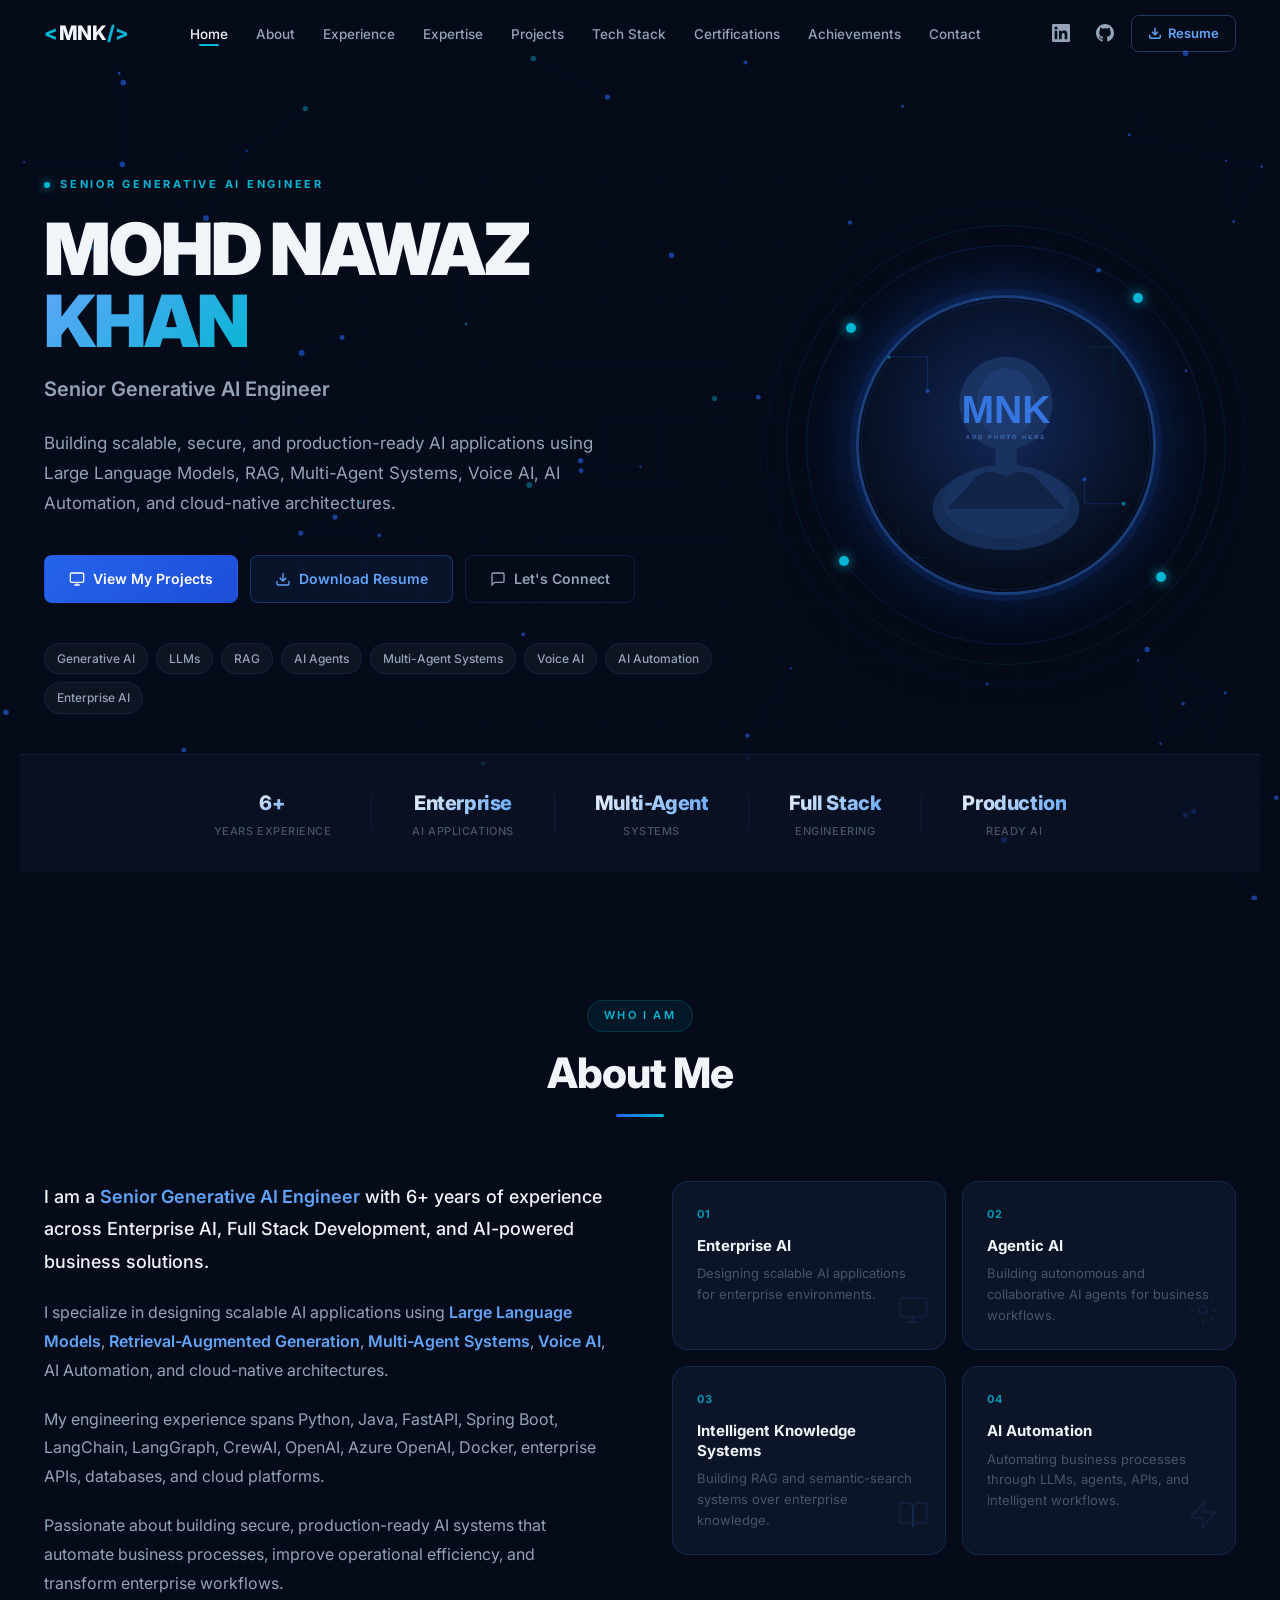
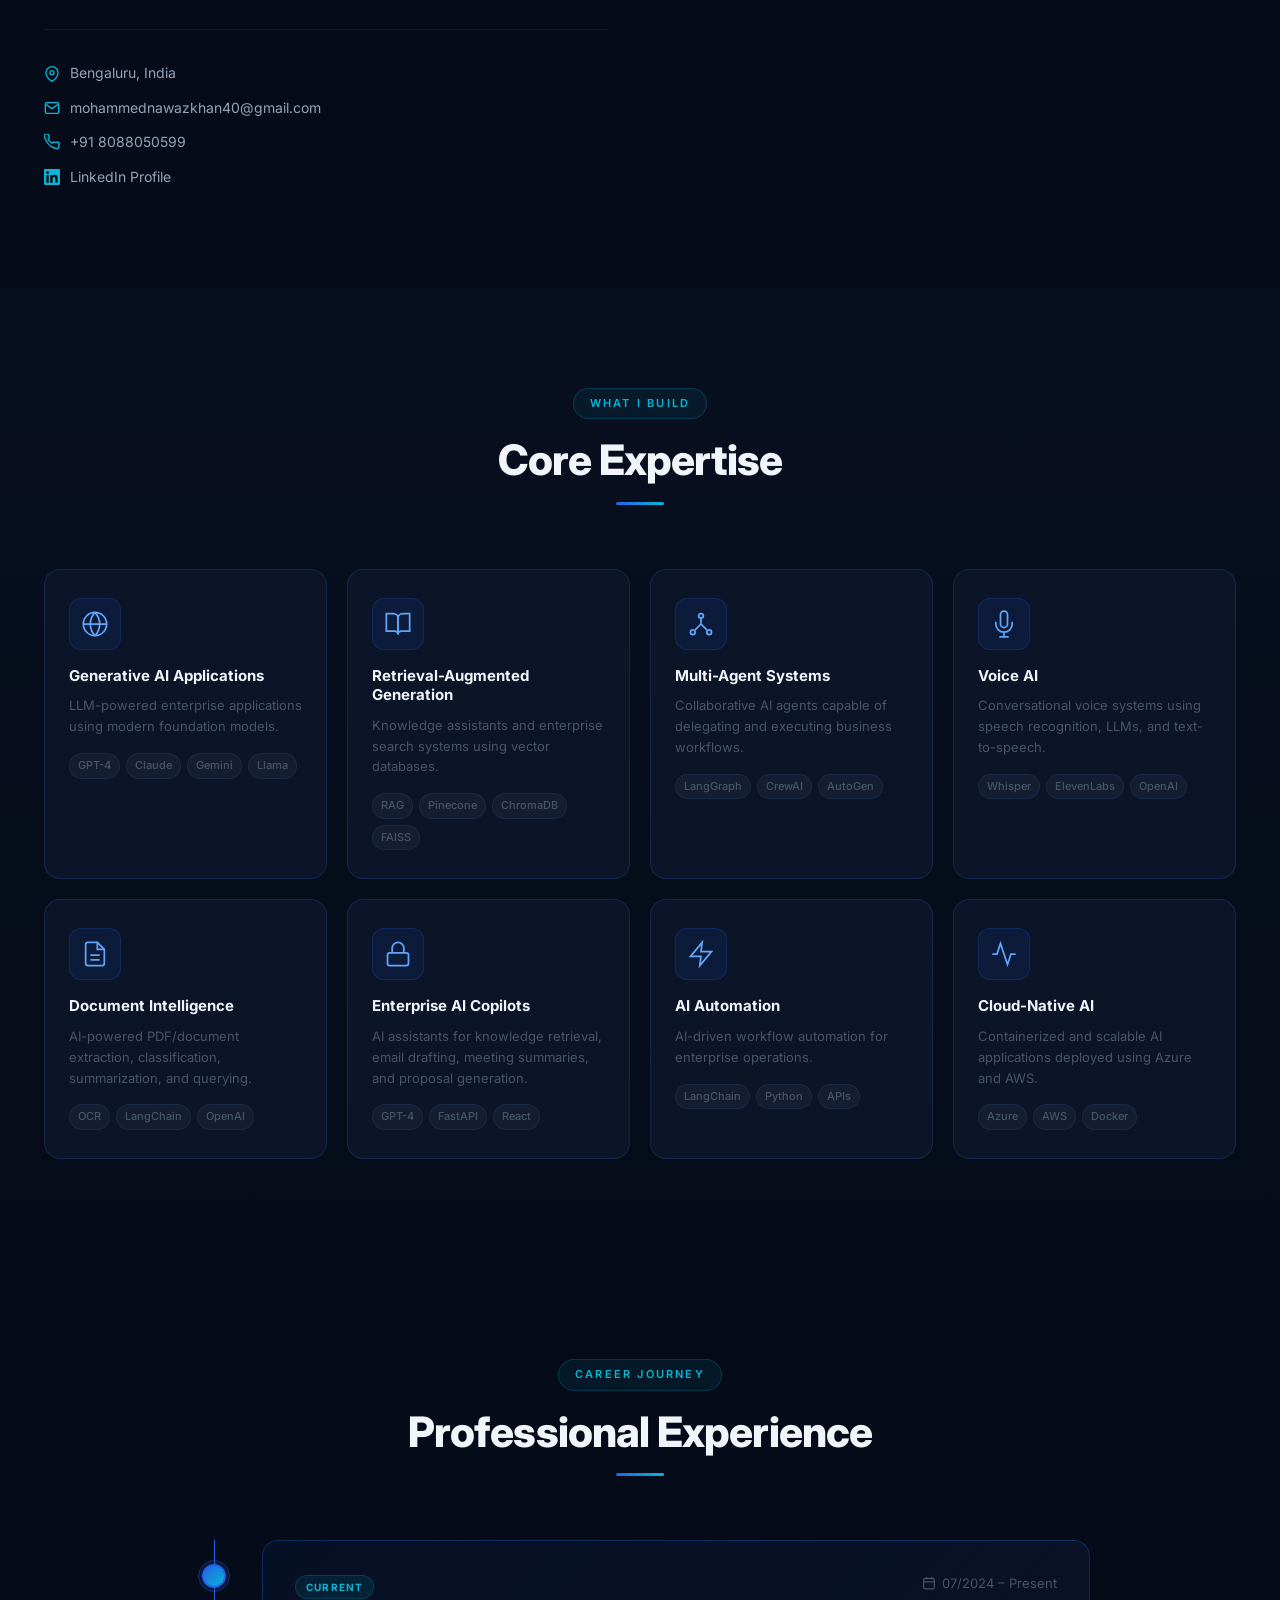
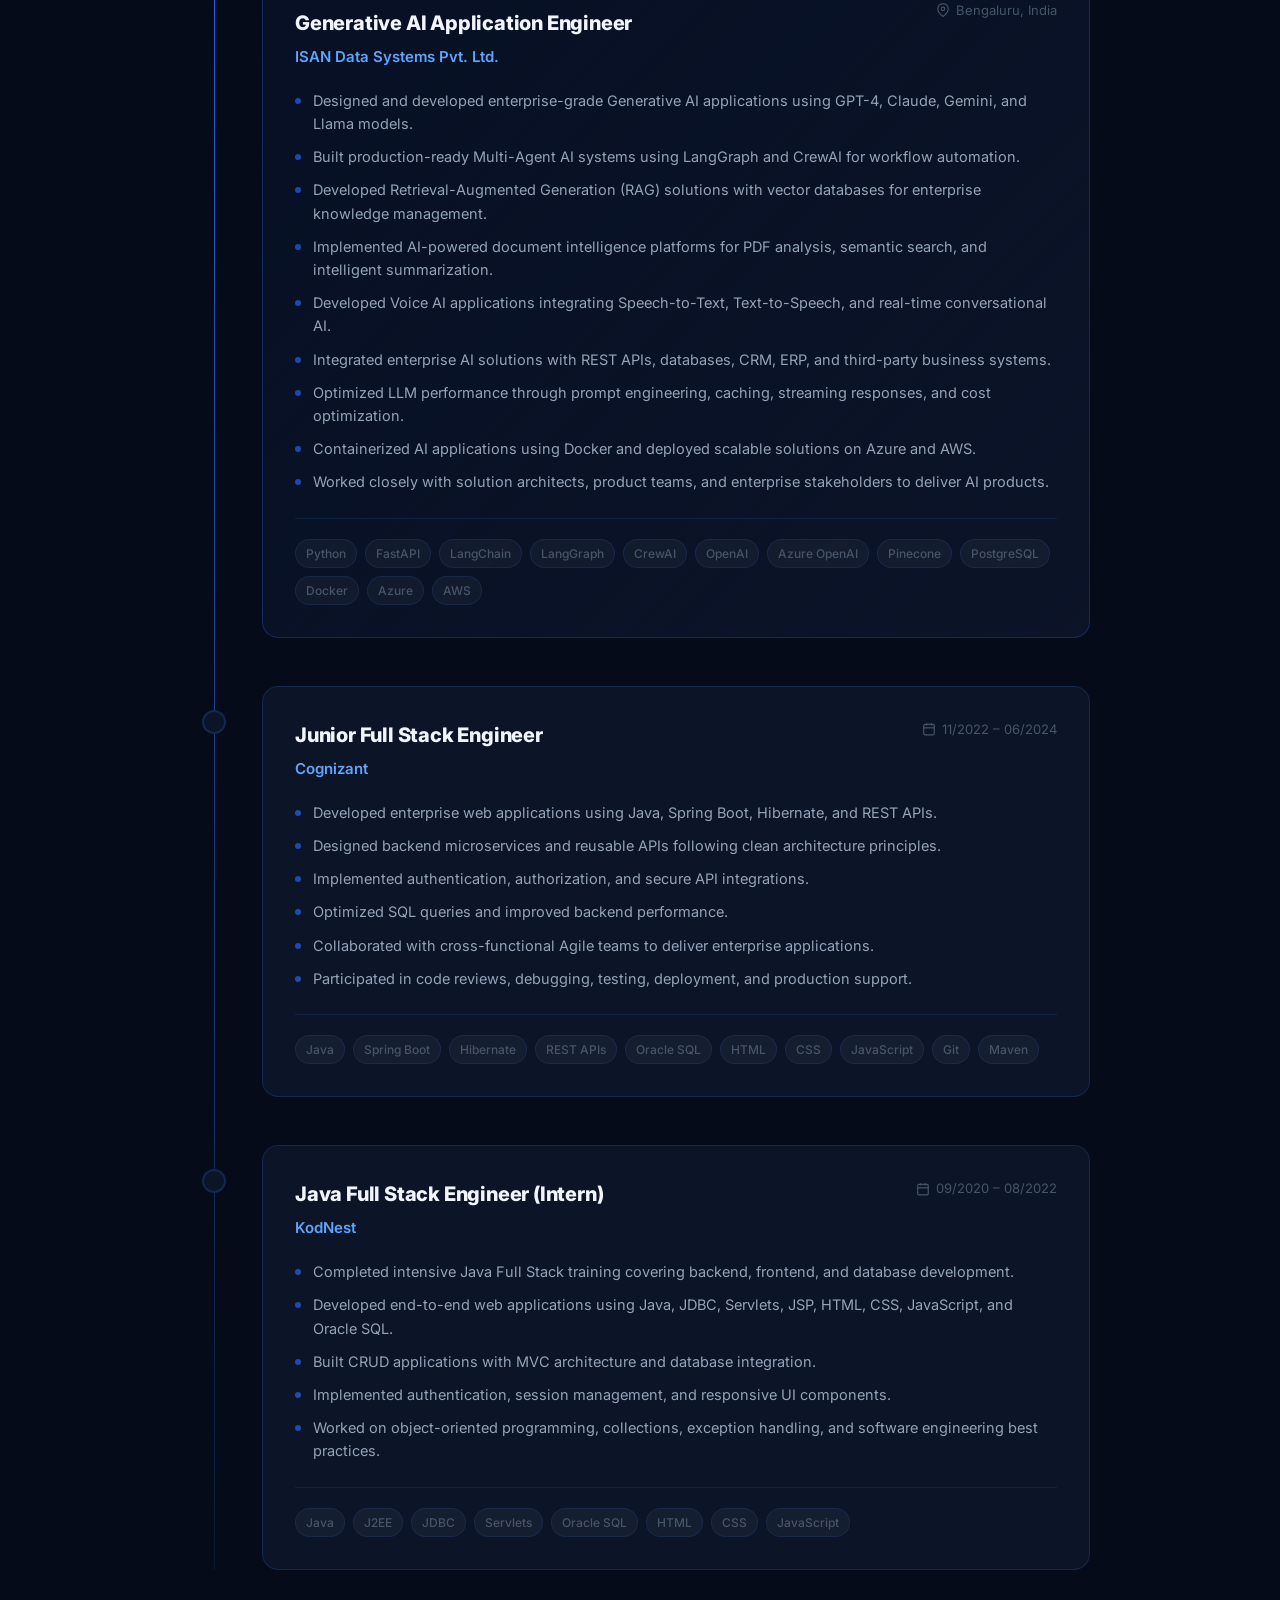
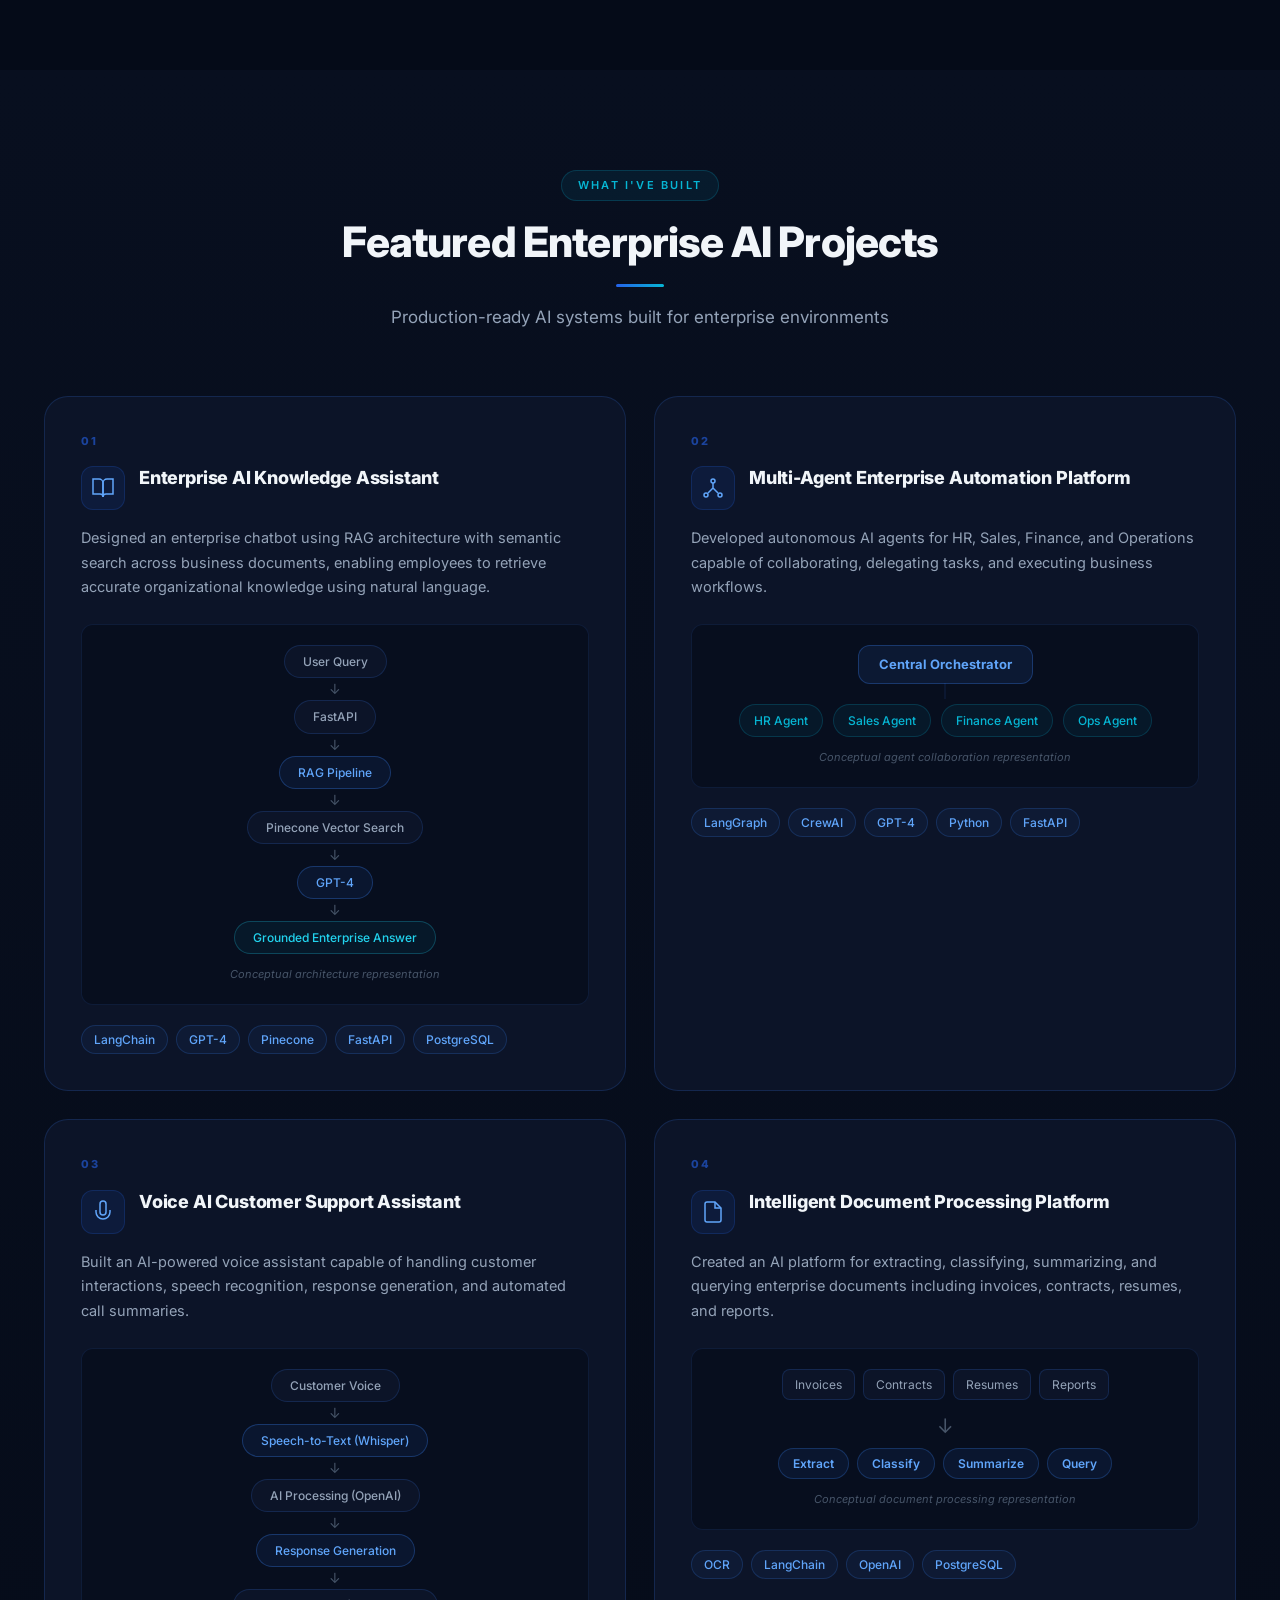
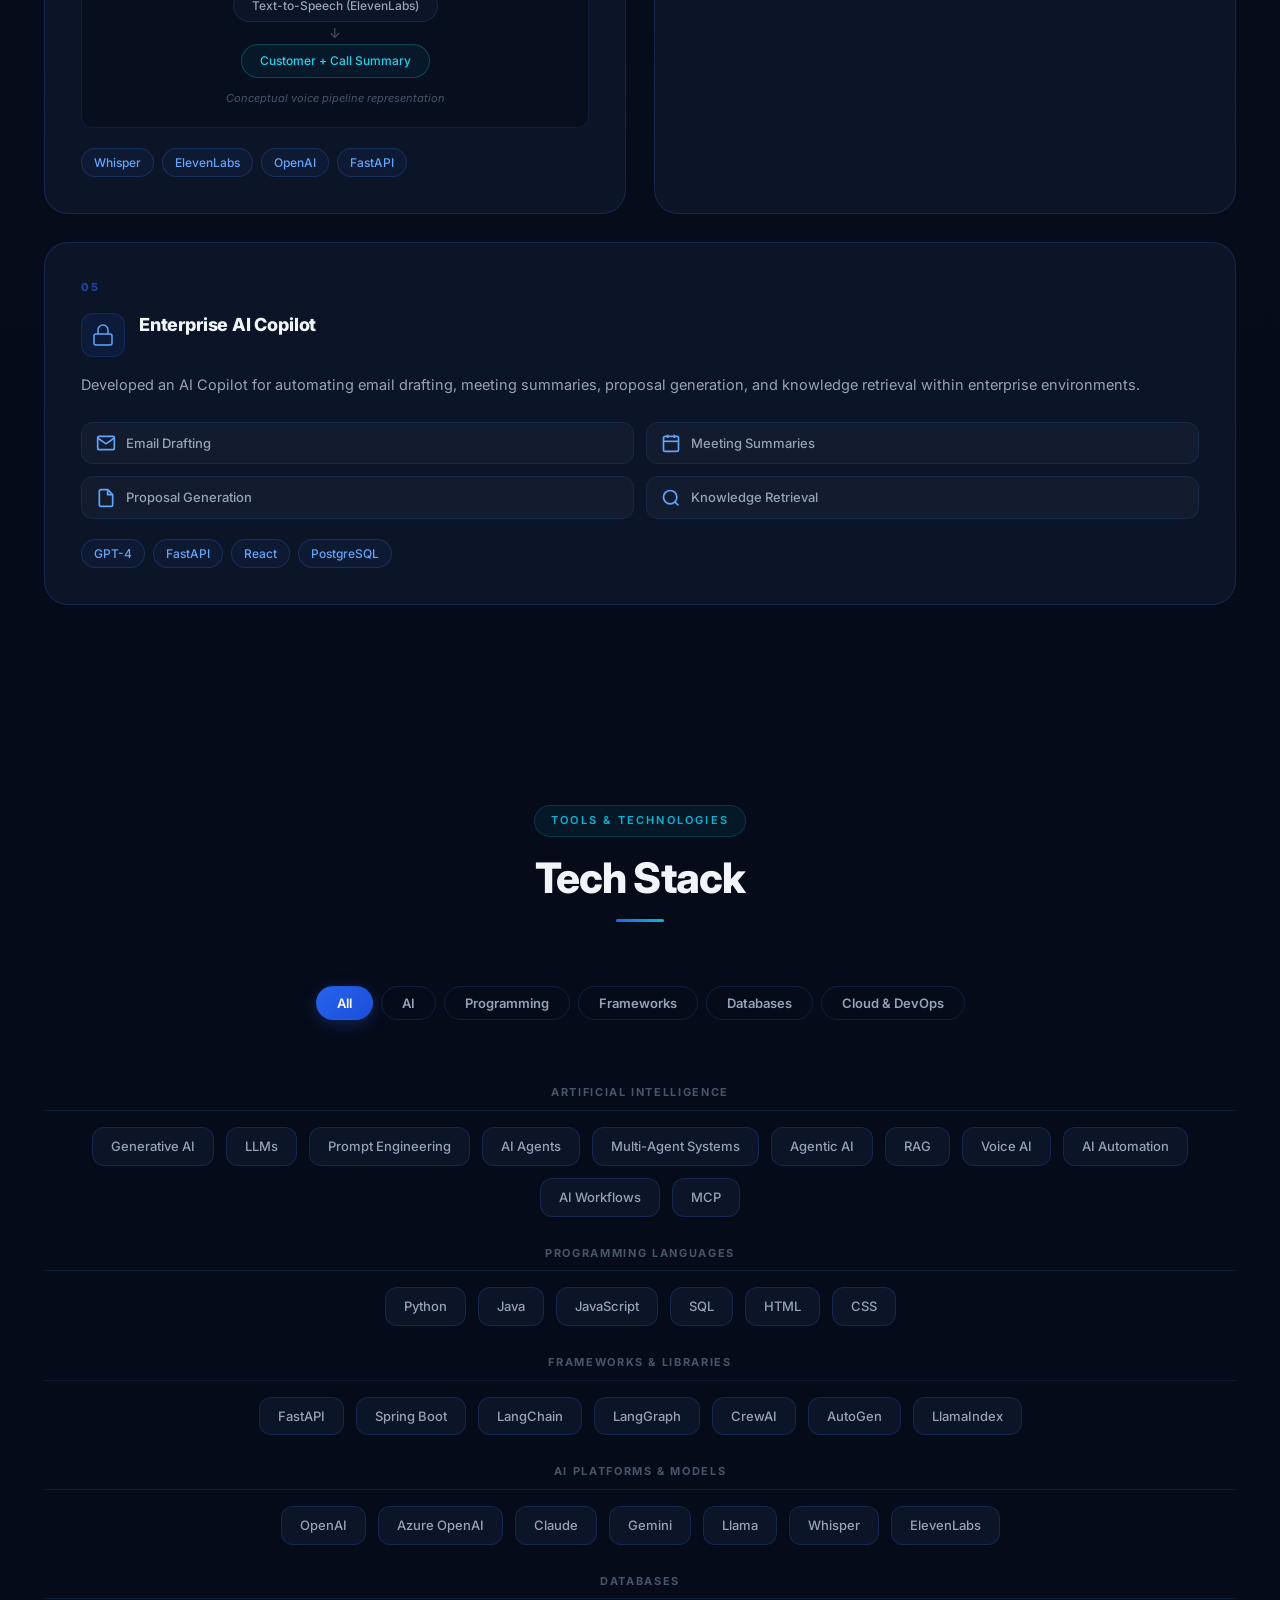
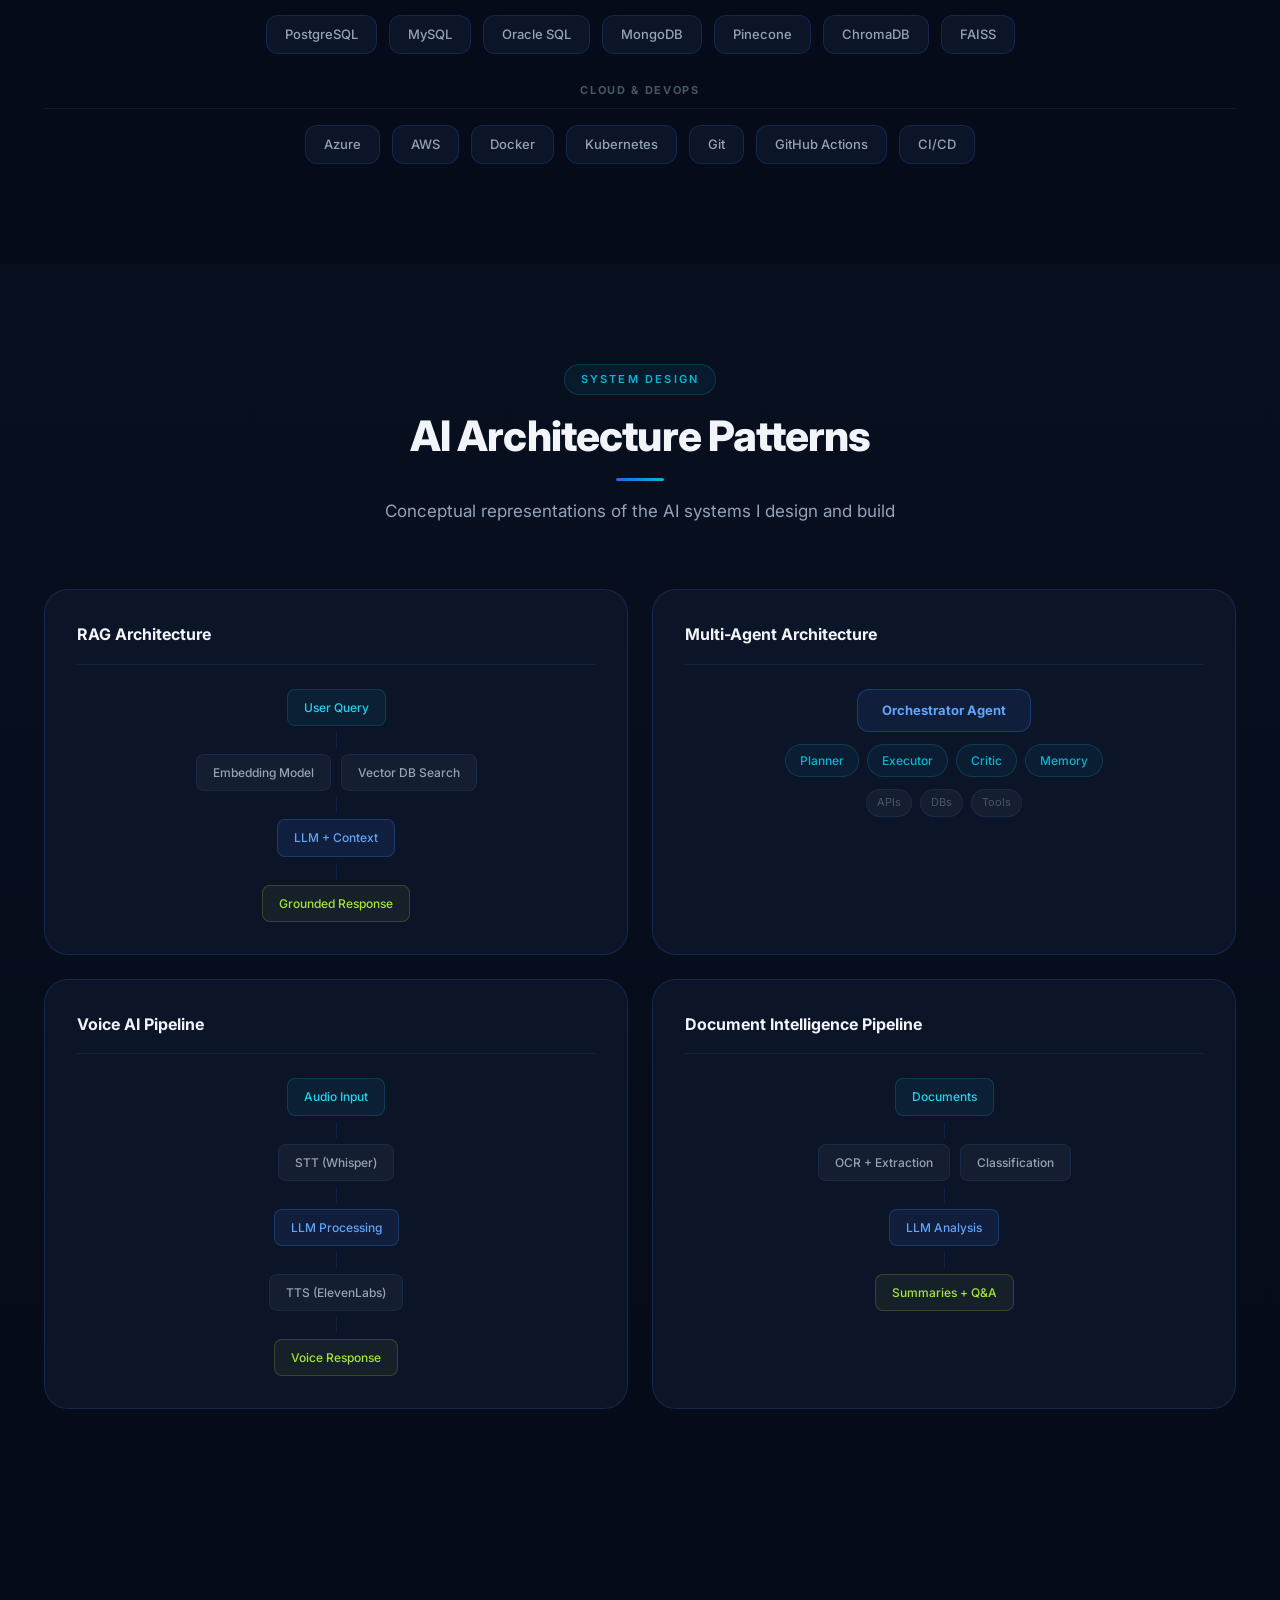
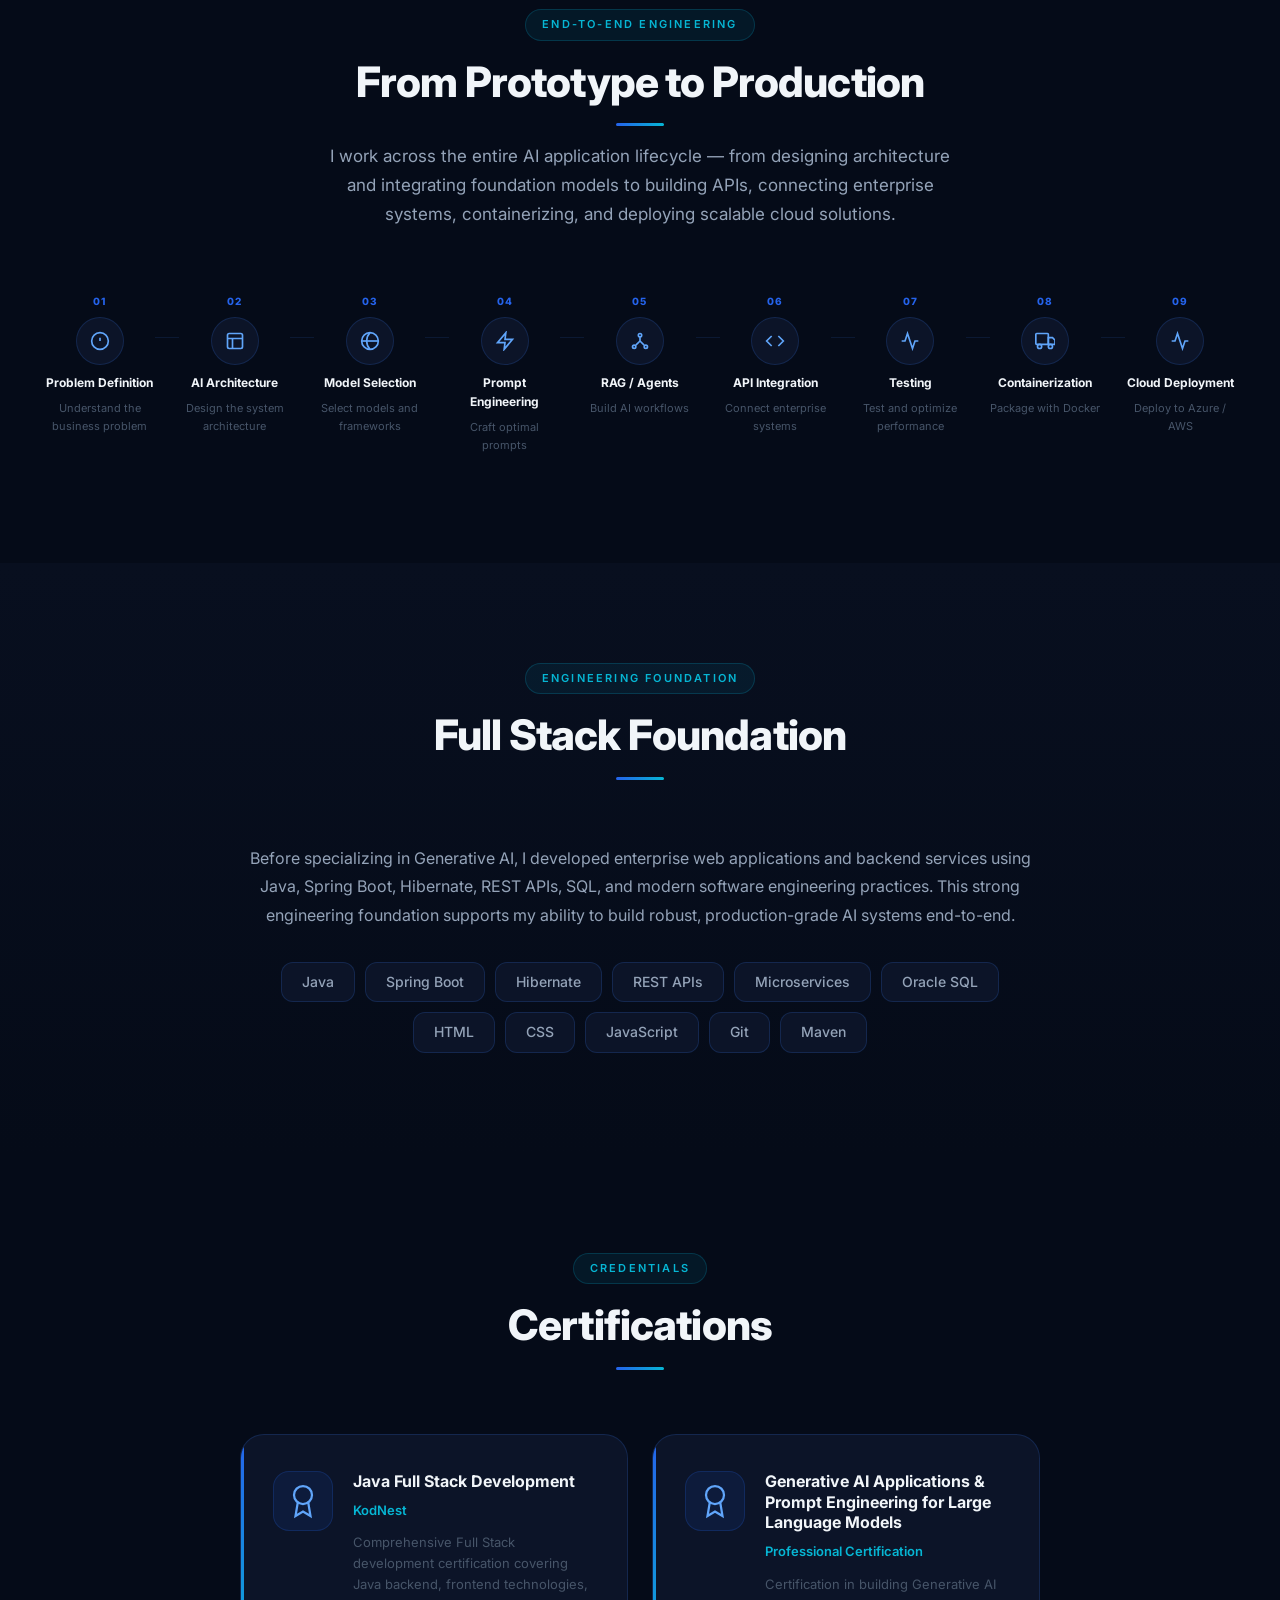
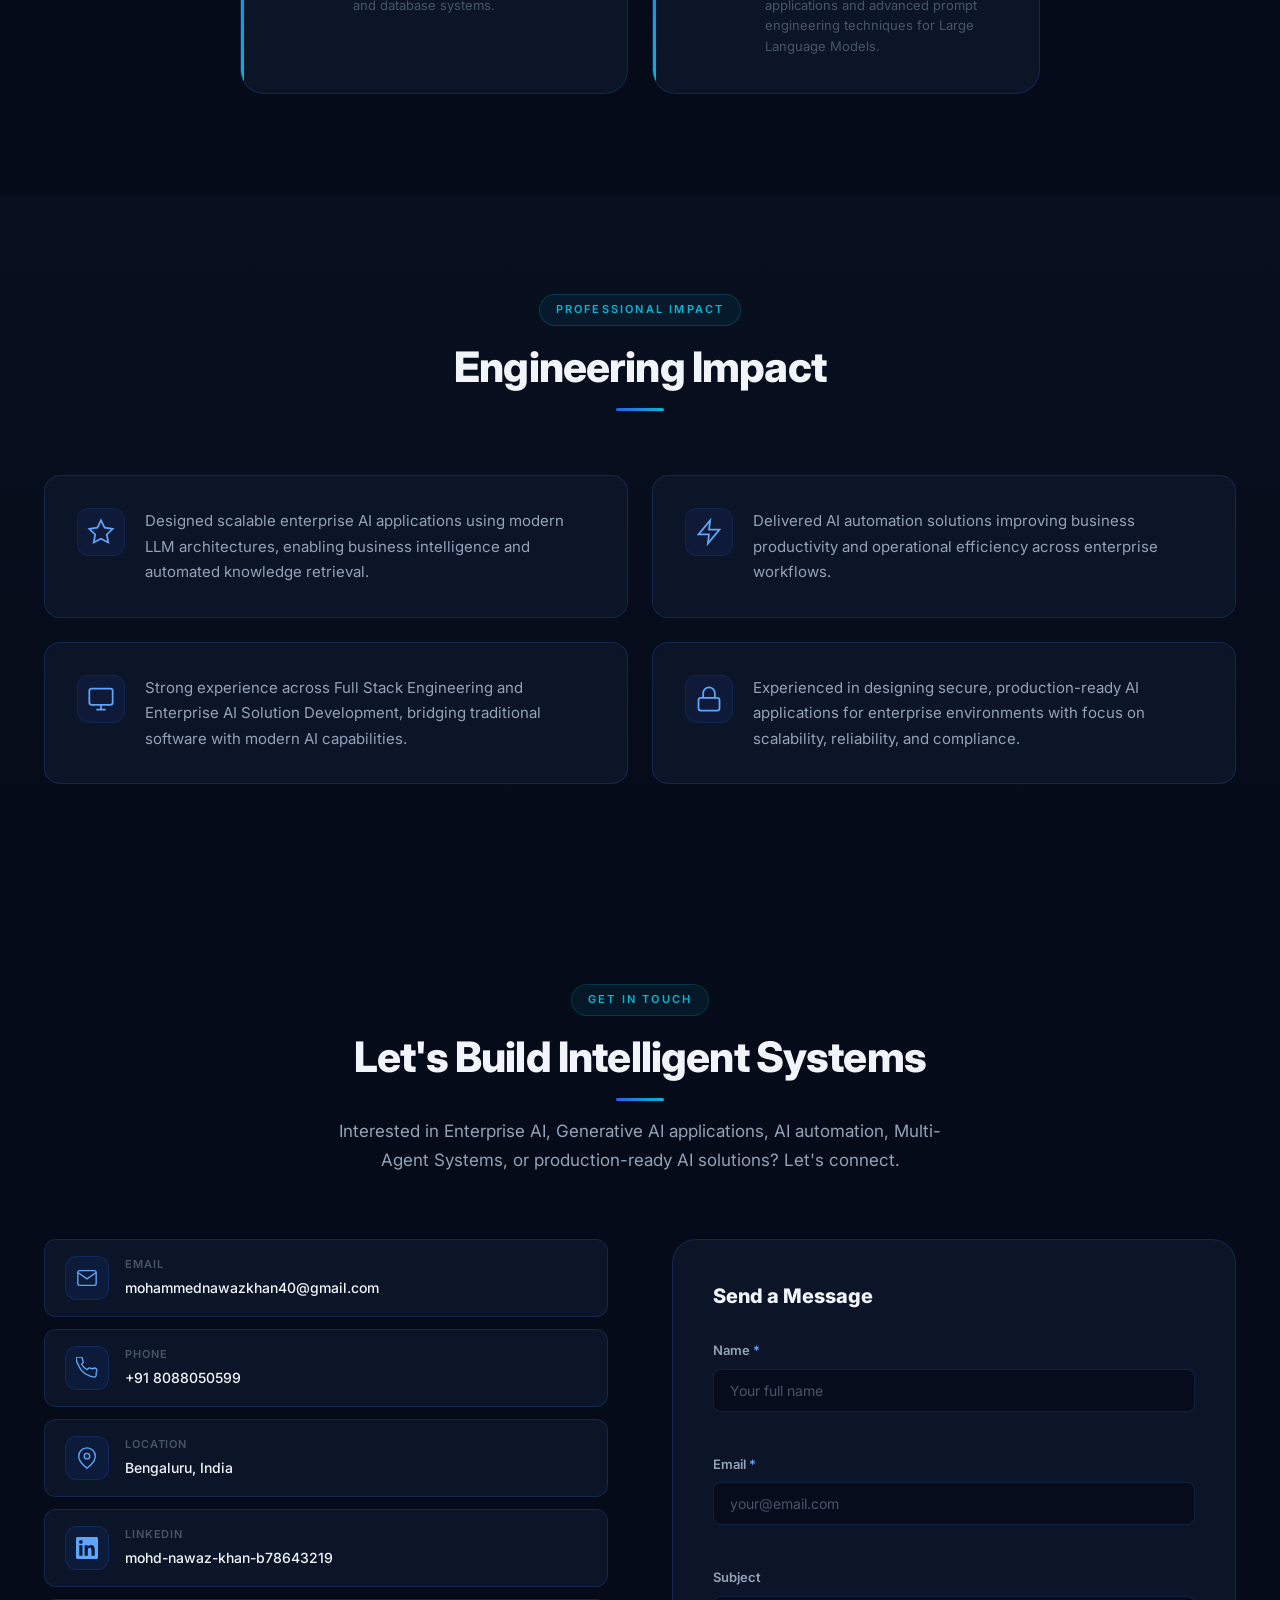
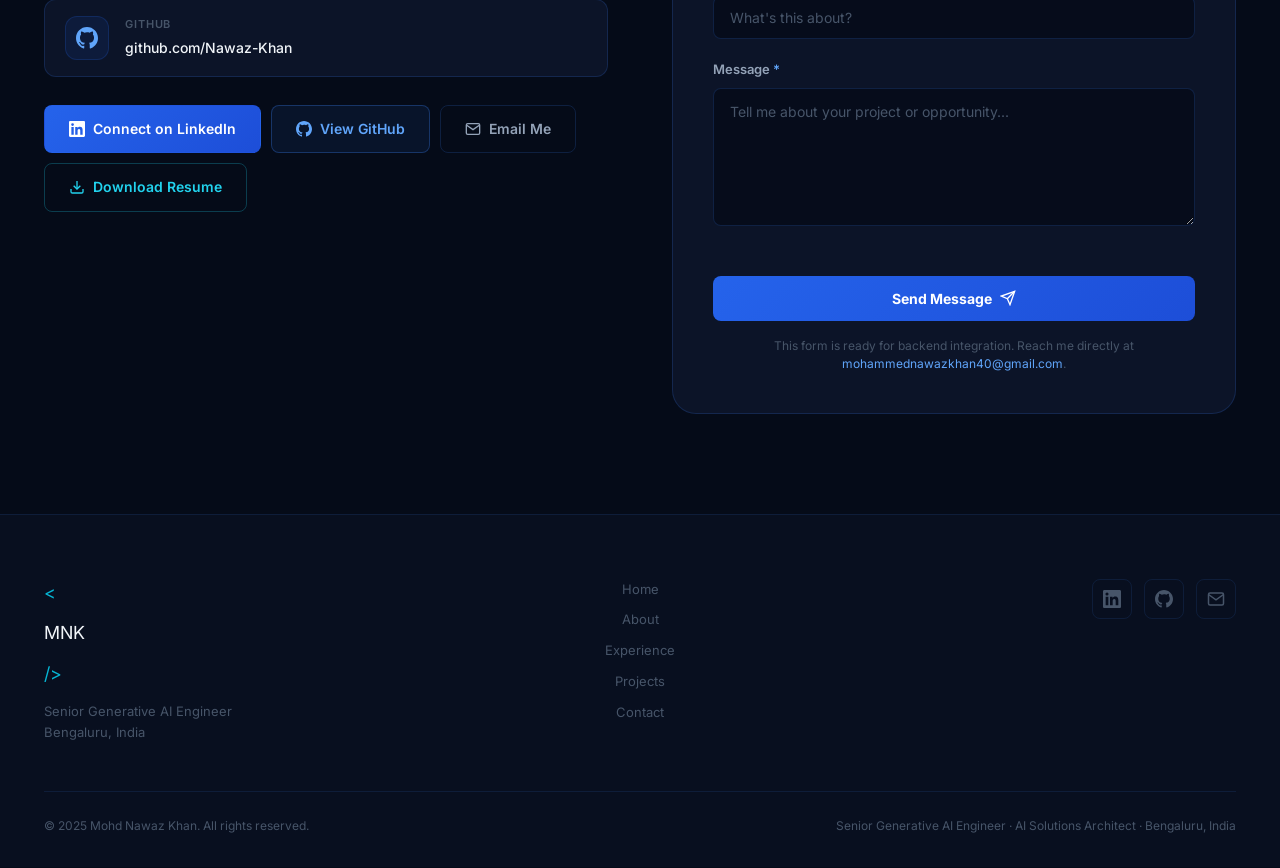
==== index.html @ f666294d "Update live URL to GitHub Pages domain" ====
<!DOCTYPE html>
<html lang="en">
<head>
  <meta charset="UTF-8" />
  <meta name="viewport" content="width=device-width, initial-scale=1.0" />
  <title>Mohd Nawaz Khan | Senior Generative AI Engineer | AI Solutions Architect</title>
  <meta name="description" content="Portfolio of Mohd Nawaz Khan, Senior Generative AI Engineer and AI Solutions Architect specializing in Enterprise AI, LLMs, RAG, Multi-Agent Systems, Voice AI, AI Automation, Full Stack Engineering, and cloud-native AI applications." />
  <meta name="keywords" content="Mohd Nawaz Khan, Generative AI Engineer, AI Solutions Architect, Enterprise AI, LLM, RAG, Multi-Agent Systems, Voice AI, LangChain, LangGraph, CrewAI, OpenAI, Azure AI, FastAPI, Python, Bengaluru" />
  <meta name="author" content="Mohd Nawaz Khan" />
  <meta name="robots" content="index, follow" />

  <!-- Open Graph -->
  <meta property="og:type" content="website" />
  <meta property="og:url" content="https://mohammednawazkhan40.github.io/portfolio/" />
  <meta property="og:title" content="Mohd Nawaz Khan | Senior Generative AI Engineer" />
  <meta property="og:description" content="Senior Generative AI Engineer and AI Solutions Architect building production-ready Enterprise AI systems." />
  <meta property="og:image" content="assets/profile.jpg" />

  <!-- Twitter/X -->
  <meta name="twitter:card" content="summary_large_image" />
  <meta name="twitter:title" content="Mohd Nawaz Khan | Senior Generative AI Engineer" />
  <meta name="twitter:description" content="Senior Generative AI Engineer and AI Solutions Architect building production-ready Enterprise AI systems." />
  <meta name="twitter:image" content="assets/profile.jpg" />

  <!-- Favicon -->
  <link rel="icon" type="image/svg+xml" href="assets/favicon.svg" />

  <!-- Fonts -->
  <link rel="preconnect" href="https://fonts.googleapis.com" />
  <link rel="preconnect" href="https://fonts.gstatic.com" crossorigin />
  <link href="https://fonts.googleapis.com/css2?family=Inter:wght@300;400;500;600;700;800;900&family=Manrope:wght@300;400;500;600;700;800&display=swap" rel="stylesheet" />

  <!-- Stylesheets -->
  <link rel="stylesheet" href="styles.css" />
  <link rel="stylesheet" href="animations.css" />
</head>
<body>

  <!-- ═══════════════════════════════════════════ NAVIGATION ═══ -->
  <nav class="navbar" id="navbar" role="navigation" aria-label="Main navigation">
    <div class="nav-container">
      <a href="#home" class="nav-logo" aria-label="Mohd Nawaz Khan - Home">
        <span class="logo-bracket">&lt;</span>
        <span class="logo-text">MNK</span>
        <span class="logo-bracket">/&gt;</span>
      </a>

      <ul class="nav-links" id="navLinks" role="list">
        <li><a href="#home" class="nav-link active">Home</a></li>
        <li><a href="#about" class="nav-link">About</a></li>
        <li><a href="#experience" class="nav-link">Experience</a></li>
        <li><a href="#expertise" class="nav-link">Expertise</a></li>
        <li><a href="#projects" class="nav-link">Projects</a></li>
        <li><a href="#techstack" class="nav-link">Tech Stack</a></li>
        <li><a href="#certifications" class="nav-link">Certifications</a></li>
        <li><a href="#achievements" class="nav-link">Achievements</a></li>
        <li><a href="#contact" class="nav-link">Contact</a></li>
      </ul>

      <div class="nav-actions">
        <a href="https://www.linkedin.com/in/mohd-nawaz-khan-b78643219" target="_blank" rel="noopener noreferrer" class="nav-icon-btn" aria-label="LinkedIn Profile">
          <svg width="18" height="18" viewBox="0 0 24 24" fill="currentColor" aria-hidden="true"><path d="M20.447 20.452h-3.554v-5.569c0-1.328-.027-3.037-1.852-3.037-1.853 0-2.136 1.445-2.136 2.939v5.667H9.351V9h3.414v1.561h.046c.477-.9 1.637-1.85 3.37-1.85 3.601 0 4.267 2.37 4.267 5.455v6.286zM5.337 7.433a2.062 2.062 0 01-2.063-2.065 2.064 2.064 0 112.063 2.065zm1.782 13.019H3.555V9h3.564v11.452zM22.225 0H1.771C.792 0 0 .774 0 1.729v20.542C0 23.227.792 24 1.771 24h20.451C23.2 24 24 23.227 24 22.271V1.729C24 .774 23.2 0 22.222 0h.003z"/></svg>
        </a>
        <a href="https://github.com/Nawaz-Khan" target="_blank" rel="noopener noreferrer" class="nav-icon-btn" aria-label="GitHub Profile">
          <svg width="18" height="18" viewBox="0 0 24 24" fill="currentColor" aria-hidden="true"><path d="M12 0C5.374 0 0 5.373 0 12c0 5.302 3.438 9.8 8.207 11.387.599.111.793-.261.793-.577v-2.234c-3.338.726-4.033-1.416-4.033-1.416-.546-1.387-1.333-1.756-1.333-1.756-1.089-.745.083-.729.083-.729 1.205.084 1.839 1.237 1.839 1.237 1.07 1.834 2.807 1.304 3.492.997.107-.775.418-1.305.762-1.604-2.665-.305-5.467-1.334-5.467-5.931 0-1.311.469-2.381 1.236-3.221-.124-.303-.535-1.524.117-3.176 0 0 1.008-.322 3.301 1.23A11.509 11.509 0 0112 5.803c1.02.005 2.047.138 3.006.404 2.291-1.552 3.297-1.23 3.297-1.23.653 1.653.242 2.874.118 3.176.77.84 1.235 1.911 1.235 3.221 0 4.609-2.807 5.624-5.479 5.921.43.372.823 1.102.823 2.222v3.293c0 .319.192.694.801.576C20.566 21.797 24 17.3 24 12c0-6.627-5.373-12-12-12z"/></svg>
        </a>
        <a href="assets/resume.pdf" download="Mohd_Nawaz_Khan_Resume.pdf" class="btn-resume" aria-label="Download Resume">
          <svg width="14" height="14" viewBox="0 0 24 24" fill="none" stroke="currentColor" stroke-width="2.5" aria-hidden="true"><path d="M21 15v4a2 2 0 01-2 2H5a2 2 0 01-2-2v-4"/><polyline points="7 10 12 15 17 10"/><line x1="12" y1="15" x2="12" y2="3"/></svg>
          Resume
        </a>
      </div>

      <button class="hamburger" id="hamburger" aria-label="Toggle navigation menu" aria-expanded="false" aria-controls="navLinks">
        <span></span><span></span><span></span>
      </button>
    </div>
  </nav>

  <!-- Mobile Nav Overlay -->
  <div class="mobile-nav-overlay" id="mobileNavOverlay" role="dialog" aria-modal="true" aria-label="Mobile navigation">
    <div class="mobile-nav-content">
      <button class="mobile-nav-close" id="mobileNavClose" aria-label="Close navigation">
        <svg width="24" height="24" viewBox="0 0 24 24" fill="none" stroke="currentColor" stroke-width="2"><line x1="18" y1="6" x2="6" y2="18"/><line x1="6" y1="6" x2="18" y2="18"/></svg>
      </button>
      <ul role="list">
        <li><a href="#home" class="mobile-nav-link">Home</a></li>
        <li><a href="#about" class="mobile-nav-link">About</a></li>
        <li><a href="#experience" class="mobile-nav-link">Experience</a></li>
        <li><a href="#expertise" class="mobile-nav-link">Expertise</a></li>
        <li><a href="#projects" class="mobile-nav-link">Projects</a></li>
        <li><a href="#techstack" class="mobile-nav-link">Tech Stack</a></li>
        <li><a href="#certifications" class="mobile-nav-link">Certifications</a></li>
        <li><a href="#achievements" class="mobile-nav-link">Achievements</a></li>
        <li><a href="#contact" class="mobile-nav-link">Contact</a></li>
      </ul>
      <div class="mobile-nav-actions">
        <a href="https://www.linkedin.com/in/mohd-nawaz-khan-b78643219" target="_blank" rel="noopener noreferrer" class="btn-primary">LinkedIn</a>
        <a href="https://github.com/Nawaz-Khan" target="_blank" rel="noopener noreferrer" class="btn-secondary">GitHub</a>
        <a href="assets/resume.pdf" download="Mohd_Nawaz_Khan_Resume.pdf" class="btn-resume-mobile">Download Resume</a>
      </div>
    </div>
  </div>

  <main>

    <!-- ═══════════════════════════════════════════ HERO ═══════ -->
    <section id="home" class="hero-section" aria-label="Hero">
      <div class="hero-bg">
        <canvas id="heroCanvas" aria-hidden="true"></canvas>
        <div class="hero-grid" aria-hidden="true"></div>
      </div>

      <div class="hero-container">
        <div class="hero-content" data-animate="fade-up">
          <div class="hero-eyebrow">
            <span class="eyebrow-dot" aria-hidden="true"></span>
            SENIOR GENERATIVE AI ENGINEER
          </div>

          <h1 class="hero-name">MOHD NAWAZ<br /><span class="name-accent">KHAN</span></h1>

          <div class="hero-titles" aria-label="Professional titles">
            <div class="title-rotator">
              <span class="title-item active">Senior Generative AI Engineer</span>
              <span class="title-item">AI Solutions Architect</span>
              <span class="title-item">Enterprise AI Specialist</span>
              <span class="title-item">Multi-Agent Systems Engineer</span>
              <span class="title-item">Voice AI Developer</span>
            </div>
          </div>

          <p class="hero-description">
            Building scalable, secure, and production-ready AI applications using Large Language Models, RAG, Multi-Agent Systems, Voice AI, AI Automation, and cloud-native architectures.
          </p>

          <div class="hero-cta" role="group" aria-label="Call to action buttons">
            <a href="#projects" class="btn-primary">
              <svg width="16" height="16" viewBox="0 0 24 24" fill="none" stroke="currentColor" stroke-width="2" aria-hidden="true"><rect x="2" y="3" width="20" height="14" rx="2"/><path d="M8 21h8M12 17v4"/></svg>
              View My Projects
            </a>
            <a href="assets/resume.pdf" download="Mohd_Nawaz_Khan_Resume.pdf" class="btn-secondary">
              <svg width="16" height="16" viewBox="0 0 24 24" fill="none" stroke="currentColor" stroke-width="2" aria-hidden="true"><path d="M21 15v4a2 2 0 01-2 2H5a2 2 0 01-2-2v-4"/><polyline points="7 10 12 15 17 10"/><line x1="12" y1="15" x2="12" y2="3"/></svg>
              Download Resume
            </a>
            <a href="#contact" class="btn-ghost">
              <svg width="16" height="16" viewBox="0 0 24 24" fill="none" stroke="currentColor" stroke-width="2" aria-hidden="true"><path d="M21 15a2 2 0 01-2 2H7l-4 4V5a2 2 0 012-2h14a2 2 0 012 2z"/></svg>
              Let's Connect
            </a>
          </div>

          <div class="hero-badges" role="list" aria-label="Core capabilities">
            <span class="badge" role="listitem">Generative AI</span>
            <span class="badge" role="listitem">LLMs</span>
            <span class="badge" role="listitem">RAG</span>
            <span class="badge" role="listitem">AI Agents</span>
            <span class="badge" role="listitem">Multi-Agent Systems</span>
            <span class="badge" role="listitem">Voice AI</span>
            <span class="badge" role="listitem">AI Automation</span>
            <span class="badge" role="listitem">Enterprise AI</span>
          </div>
        </div>

        <div class="hero-image-wrapper" data-animate="fade-left">
          <div class="hero-image-frame" aria-label="Profile photograph of Mohd Nawaz Khan">
            <div class="image-glow" aria-hidden="true"></div>
            <div class="image-ring ring-1" aria-hidden="true"></div>
            <div class="image-ring ring-2" aria-hidden="true"></div>
            <div class="image-ring ring-3" aria-hidden="true"></div>
            <div class="image-container">
              <img src="assets/profile.jpg" alt="Mohd Nawaz Khan - Senior Generative AI Engineer" class="profile-image" loading="eager" onerror="this.onerror=null;this.src='assets/profile-placeholder.svg'" />
            </div>
            <div class="image-nodes" aria-hidden="true">
              <span class="node node-1"></span>
              <span class="node node-2"></span>
              <span class="node node-3"></span>
              <span class="node node-4"></span>
            </div>
          </div>
        </div>
      </div>

      <!-- Metrics Strip -->
      <div class="metrics-strip" role="list" aria-label="Professional metrics">
        <div class="metric-item" role="listitem">
          <span class="metric-value">6+</span>
          <span class="metric-label">Years Experience</span>
        </div>
        <div class="metric-divider" aria-hidden="true"></div>
        <div class="metric-item" role="listitem">
          <span class="metric-value">Enterprise</span>
          <span class="metric-label">AI Applications</span>
        </div>
        <div class="metric-divider" aria-hidden="true"></div>
        <div class="metric-item" role="listitem">
          <span class="metric-value">Multi-Agent</span>
          <span class="metric-label">Systems</span>
        </div>
        <div class="metric-divider" aria-hidden="true"></div>
        <div class="metric-item" role="listitem">
          <span class="metric-value">Full Stack</span>
          <span class="metric-label">Engineering</span>
        </div>
        <div class="metric-divider" aria-hidden="true"></div>
        <div class="metric-item" role="listitem">
          <span class="metric-value">Production</span>
          <span class="metric-label">Ready AI</span>
        </div>
      </div>
    </section>

    <!-- ═══════════════════════════════════════════ ABOUT ══════ -->
    <section id="about" class="section" aria-labelledby="about-heading">
      <div class="container">
        <div class="section-header" data-animate="fade-up">
          <span class="section-tag">Who I Am</span>
          <h2 id="about-heading" class="section-title">About Me</h2>
          <div class="section-line" aria-hidden="true"></div>
        </div>

        <div class="about-grid">
          <div class="about-text" data-animate="fade-up">
            <p class="about-lead">
              I am a <strong>Senior Generative AI Engineer</strong> with 6+ years of experience across Enterprise AI, Full Stack Development, and AI-powered business solutions.
            </p>
            <p>
              I specialize in designing scalable AI applications using <strong>Large Language Models</strong>, <strong>Retrieval-Augmented Generation</strong>, <strong>Multi-Agent Systems</strong>, <strong>Voice AI</strong>, AI Automation, and cloud-native architectures.
            </p>
            <p>
              My engineering experience spans Python, Java, FastAPI, Spring Boot, LangChain, LangGraph, CrewAI, OpenAI, Azure OpenAI, Docker, enterprise APIs, databases, and cloud platforms.
            </p>
            <p>
              Passionate about building secure, production-ready AI systems that automate business processes, improve operational efficiency, and transform enterprise workflows.
            </p>

            <div class="about-info" role="list" aria-label="Contact information">
              <div class="info-item" role="listitem">
                <svg width="16" height="16" viewBox="0 0 24 24" fill="none" stroke="currentColor" stroke-width="2" aria-hidden="true"><path d="M21 10c0 7-9 13-9 13s-9-6-9-13a9 9 0 0118 0z"/><circle cx="12" cy="10" r="3"/></svg>
                <span>Bengaluru, India</span>
              </div>
              <div class="info-item" role="listitem">
                <svg width="16" height="16" viewBox="0 0 24 24" fill="none" stroke="currentColor" stroke-width="2" aria-hidden="true"><path d="M4 4h16c1.1 0 2 .9 2 2v12c0 1.1-.9 2-2 2H4c-1.1 0-2-.9-2-2V6c0-1.1.9-2 2-2z"/><polyline points="22,6 12,13 2,6"/></svg>
                <a href="mailto:mohammednawazkhan40@gmail.com">mohammednawazkhan40@gmail.com</a>
              </div>
              <div class="info-item" role="listitem">
                <svg width="16" height="16" viewBox="0 0 24 24" fill="none" stroke="currentColor" stroke-width="2" aria-hidden="true"><path d="M22 16.92v3a2 2 0 01-2.18 2 19.79 19.79 0 01-8.63-3.07A19.5 19.5 0 013.07 9.81 19.79 19.79 0 01.07 1.18 2 2 0 012.03 0h3a2 2 0 012 1.72c.127.96.361 1.903.7 2.81a2 2 0 01-.45 2.11L6.09 7.91a16 16 0 006 6l1.27-1.27a2 2 0 012.11-.45c.907.339 1.85.573 2.81.7A2 2 0 0122 16.92z"/></svg>
                <a href="tel:+918088050599">+91 8088050599</a>
              </div>
              <div class="info-item" role="listitem">
                <svg width="16" height="16" viewBox="0 0 24 24" fill="currentColor" aria-hidden="true"><path d="M20.447 20.452h-3.554v-5.569c0-1.328-.027-3.037-1.852-3.037-1.853 0-2.136 1.445-2.136 2.939v5.667H9.351V9h3.414v1.561h.046c.477-.9 1.637-1.85 3.37-1.85 3.601 0 4.267 2.37 4.267 5.455v6.286zM5.337 7.433a2.062 2.062 0 01-2.063-2.065 2.064 2.064 0 112.063 2.065zm1.782 13.019H3.555V9h3.564v11.452zM22.225 0H1.771C.792 0 0 .774 0 1.729v20.542C0 23.227.792 24 1.771 24h20.451C23.2 24 24 23.227 24 22.271V1.729C24 .774 23.2 0 22.222 0h.003z"/></svg>
                <a href="https://www.linkedin.com/in/mohd-nawaz-khan-b78643219" target="_blank" rel="noopener noreferrer">LinkedIn Profile</a>
              </div>
            </div>
          </div>

          <div class="about-cards" data-animate="fade-up" data-delay="200">
            <article class="capability-card">
              <div class="capability-number">01</div>
              <h3 class="capability-title">Enterprise AI</h3>
              <p class="capability-desc">Designing scalable AI applications for enterprise environments.</p>
              <div class="capability-icon" aria-hidden="true">
                <svg width="32" height="32" viewBox="0 0 24 24" fill="none" stroke="currentColor" stroke-width="1.5"><rect x="2" y="3" width="20" height="14" rx="2"/><path d="M8 21h8M12 17v4"/></svg>
              </div>
            </article>
            <article class="capability-card">
              <div class="capability-number">02</div>
              <h3 class="capability-title">Agentic AI</h3>
              <p class="capability-desc">Building autonomous and collaborative AI agents for business workflows.</p>
              <div class="capability-icon" aria-hidden="true">
                <svg width="32" height="32" viewBox="0 0 24 24" fill="none" stroke="currentColor" stroke-width="1.5"><circle cx="12" cy="12" r="3"/><path d="M12 2v3M12 19v3M4.22 4.22l2.12 2.12M17.66 17.66l2.12 2.12M2 12h3M19 12h3M4.22 19.78l2.12-2.12M17.66 6.34l2.12-2.12"/></svg>
              </div>
            </article>
            <article class="capability-card">
              <div class="capability-number">03</div>
              <h3 class="capability-title">Intelligent Knowledge Systems</h3>
              <p class="capability-desc">Building RAG and semantic-search systems over enterprise knowledge.</p>
              <div class="capability-icon" aria-hidden="true">
                <svg width="32" height="32" viewBox="0 0 24 24" fill="none" stroke="currentColor" stroke-width="1.5"><path d="M2 3h6a4 4 0 014 4v14a3 3 0 00-3-3H2z"/><path d="M22 3h-6a4 4 0 00-4 4v14a3 3 0 013-3h7z"/></svg>
              </div>
            </article>
            <article class="capability-card">
              <div class="capability-number">04</div>
              <h3 class="capability-title">AI Automation</h3>
              <p class="capability-desc">Automating business processes through LLMs, agents, APIs, and intelligent workflows.</p>
              <div class="capability-icon" aria-hidden="true">
                <svg width="32" height="32" viewBox="0 0 24 24" fill="none" stroke="currentColor" stroke-width="1.5"><path d="M13 2L3 14h9l-1 8 10-12h-9l1-8z"/></svg>
              </div>
            </article>
          </div>
        </div>
      </div>
    </section>

    <!-- ═══════════════════════════════════════════ EXPERTISE ══ -->
    <section id="expertise" class="section section-alt" aria-labelledby="expertise-heading">
      <div class="container">
        <div class="section-header" data-animate="fade-up">
          <span class="section-tag">What I Build</span>
          <h2 id="expertise-heading" class="section-title">Core Expertise</h2>
          <div class="section-line" aria-hidden="true"></div>
        </div>

        <div class="expertise-grid">

          <article class="expertise-card" data-animate="fade-up" data-delay="0">
            <div class="expertise-card-inner">
              <div class="expertise-icon" aria-hidden="true">
                <svg width="28" height="28" viewBox="0 0 24 24" fill="none" stroke="currentColor" stroke-width="1.5"><circle cx="12" cy="12" r="10"/><path d="M12 2a14.5 14.5 0 000 20M12 2a14.5 14.5 0 010 20M2 12h20"/></svg>
              </div>
              <h3>Generative AI Applications</h3>
              <p>LLM-powered enterprise applications using modern foundation models.</p>
              <div class="expertise-tags">
                <span>GPT-4</span><span>Claude</span><span>Gemini</span><span>Llama</span>
              </div>
            </div>
          </article>

          <article class="expertise-card" data-animate="fade-up" data-delay="50">
            <div class="expertise-card-inner">
              <div class="expertise-icon" aria-hidden="true">
                <svg width="28" height="28" viewBox="0 0 24 24" fill="none" stroke="currentColor" stroke-width="1.5"><path d="M2 3h6a4 4 0 014 4v14a3 3 0 00-3-3H2z"/><path d="M22 3h-6a4 4 0 00-4 4v14a3 3 0 013-3h7z"/></svg>
              </div>
              <h3>Retrieval-Augmented Generation</h3>
              <p>Knowledge assistants and enterprise search systems using vector databases.</p>
              <div class="expertise-tags">
                <span>RAG</span><span>Pinecone</span><span>ChromaDB</span><span>FAISS</span>
              </div>
            </div>
          </article>

          <article class="expertise-card" data-animate="fade-up" data-delay="100">
            <div class="expertise-card-inner">
              <div class="expertise-icon" aria-hidden="true">
                <svg width="28" height="28" viewBox="0 0 24 24" fill="none" stroke="currentColor" stroke-width="1.5"><circle cx="12" cy="5" r="2"/><circle cx="5" cy="19" r="2"/><circle cx="19" cy="19" r="2"/><path d="M12 7v5M12 12l-5 5M12 12l5 5"/></svg>
              </div>
              <h3>Multi-Agent Systems</h3>
              <p>Collaborative AI agents capable of delegating and executing business workflows.</p>
              <div class="expertise-tags">
                <span>LangGraph</span><span>CrewAI</span><span>AutoGen</span>
              </div>
            </div>
          </article>

          <article class="expertise-card" data-animate="fade-up" data-delay="150">
            <div class="expertise-card-inner">
              <div class="expertise-icon" aria-hidden="true">
                <svg width="28" height="28" viewBox="0 0 24 24" fill="none" stroke="currentColor" stroke-width="1.5"><path d="M12 1a3 3 0 00-3 3v8a3 3 0 006 0V4a3 3 0 00-3-3z"/><path d="M19 10v2a7 7 0 01-14 0v-2M12 19v4M8 23h8"/></svg>
              </div>
              <h3>Voice AI</h3>
              <p>Conversational voice systems using speech recognition, LLMs, and text-to-speech.</p>
              <div class="expertise-tags">
                <span>Whisper</span><span>ElevenLabs</span><span>OpenAI</span>
              </div>
            </div>
          </article>

          <article class="expertise-card" data-animate="fade-up" data-delay="200">
            <div class="expertise-card-inner">
              <div class="expertise-icon" aria-hidden="true">
                <svg width="28" height="28" viewBox="0 0 24 24" fill="none" stroke="currentColor" stroke-width="1.5"><path d="M14 2H6a2 2 0 00-2 2v16a2 2 0 002 2h12a2 2 0 002-2V8z"/><polyline points="14 2 14 8 20 8"/><line x1="16" y1="13" x2="8" y2="13"/><line x1="16" y1="17" x2="8" y2="17"/></svg>
              </div>
              <h3>Document Intelligence</h3>
              <p>AI-powered PDF/document extraction, classification, summarization, and querying.</p>
              <div class="expertise-tags">
                <span>OCR</span><span>LangChain</span><span>OpenAI</span>
              </div>
            </div>
          </article>

          <article class="expertise-card" data-animate="fade-up" data-delay="250">
            <div class="expertise-card-inner">
              <div class="expertise-icon" aria-hidden="true">
                <svg width="28" height="28" viewBox="0 0 24 24" fill="none" stroke="currentColor" stroke-width="1.5"><rect x="3" y="11" width="18" height="11" rx="2"/><path d="M7 11V7a5 5 0 0110 0v4"/></svg>
              </div>
              <h3>Enterprise AI Copilots</h3>
              <p>AI assistants for knowledge retrieval, email drafting, meeting summaries, and proposal generation.</p>
              <div class="expertise-tags">
                <span>GPT-4</span><span>FastAPI</span><span>React</span>
              </div>
            </div>
          </article>

          <article class="expertise-card" data-animate="fade-up" data-delay="300">
            <div class="expertise-card-inner">
              <div class="expertise-icon" aria-hidden="true">
                <svg width="28" height="28" viewBox="0 0 24 24" fill="none" stroke="currentColor" stroke-width="1.5"><path d="M13 2L3 14h9l-1 8 10-12h-9l1-8z"/></svg>
              </div>
              <h3>AI Automation</h3>
              <p>AI-driven workflow automation for enterprise operations.</p>
              <div class="expertise-tags">
                <span>LangChain</span><span>Python</span><span>APIs</span>
              </div>
            </div>
          </article>

          <article class="expertise-card" data-animate="fade-up" data-delay="350">
            <div class="expertise-card-inner">
              <div class="expertise-icon" aria-hidden="true">
                <svg width="28" height="28" viewBox="0 0 24 24" fill="none" stroke="currentColor" stroke-width="1.5"><polyline points="22 12 18 12 15 21 9 3 6 12 2 12"/></svg>
              </div>
              <h3>Cloud-Native AI</h3>
              <p>Containerized and scalable AI applications deployed using Azure and AWS.</p>
              <div class="expertise-tags">
                <span>Azure</span><span>AWS</span><span>Docker</span>
              </div>
            </div>
          </article>

        </div>
      </div>
    </section>

    <!-- ═══════════════════════════════════════════ EXPERIENCE ═ -->
    <section id="experience" class="section" aria-labelledby="experience-heading">
      <div class="container">
        <div class="section-header" data-animate="fade-up">
          <span class="section-tag">Career Journey</span>
          <h2 id="experience-heading" class="section-title">Professional Experience</h2>
          <div class="section-line" aria-hidden="true"></div>
        </div>

        <div class="timeline" role="list">

          <!-- Job 1 -->
          <article class="timeline-item current" role="listitem" data-animate="fade-up">
            <div class="timeline-marker" aria-hidden="true">
              <div class="marker-dot"></div>
              <div class="marker-pulse"></div>
            </div>
            <div class="timeline-card">
              <div class="timeline-header">
                <div class="timeline-title-group">
                  <span class="timeline-badge current-badge">Current</span>
                  <h3 class="timeline-role">Generative AI Application Engineer</h3>
                  <div class="timeline-company">ISAN Data Systems Pvt. Ltd.</div>
                </div>
                <div class="timeline-meta">
                  <span class="timeline-period">
                    <svg width="14" height="14" viewBox="0 0 24 24" fill="none" stroke="currentColor" stroke-width="2" aria-hidden="true"><rect x="3" y="4" width="18" height="18" rx="2"/><line x1="16" y1="2" x2="16" y2="6"/><line x1="8" y1="2" x2="8" y2="6"/><line x1="3" y1="10" x2="21" y2="10"/></svg>
                    07/2024 – Present
                  </span>
                  <span class="timeline-location">
                    <svg width="14" height="14" viewBox="0 0 24 24" fill="none" stroke="currentColor" stroke-width="2" aria-hidden="true"><path d="M21 10c0 7-9 13-9 13s-9-6-9-13a9 9 0 0118 0z"/><circle cx="12" cy="10" r="3"/></svg>
                    Bengaluru, India
                  </span>
                </div>
              </div>
              <ul class="timeline-responsibilities" role="list">
                <li>Designed and developed enterprise-grade Generative AI applications using GPT-4, Claude, Gemini, and Llama models.</li>
                <li>Built production-ready Multi-Agent AI systems using LangGraph and CrewAI for workflow automation.</li>
                <li>Developed Retrieval-Augmented Generation (RAG) solutions with vector databases for enterprise knowledge management.</li>
                <li>Implemented AI-powered document intelligence platforms for PDF analysis, semantic search, and intelligent summarization.</li>
                <li>Developed Voice AI applications integrating Speech-to-Text, Text-to-Speech, and real-time conversational AI.</li>
                <li>Integrated enterprise AI solutions with REST APIs, databases, CRM, ERP, and third-party business systems.</li>
                <li>Optimized LLM performance through prompt engineering, caching, streaming responses, and cost optimization.</li>
                <li>Containerized AI applications using Docker and deployed scalable solutions on Azure and AWS.</li>
                <li>Worked closely with solution architects, product teams, and enterprise stakeholders to deliver AI products.</li>
              </ul>
              <div class="timeline-env">
                <span class="env-tag">Python</span><span class="env-tag">FastAPI</span><span class="env-tag">LangChain</span><span class="env-tag">LangGraph</span><span class="env-tag">CrewAI</span><span class="env-tag">OpenAI</span><span class="env-tag">Azure OpenAI</span><span class="env-tag">Pinecone</span><span class="env-tag">PostgreSQL</span><span class="env-tag">Docker</span><span class="env-tag">Azure</span><span class="env-tag">AWS</span>
              </div>
            </div>
          </article>

          <!-- Job 2 -->
          <article class="timeline-item" role="listitem" data-animate="fade-up" data-delay="100">
            <div class="timeline-marker" aria-hidden="true">
              <div class="marker-dot"></div>
            </div>
            <div class="timeline-card">
              <div class="timeline-header">
                <div class="timeline-title-group">
                  <h3 class="timeline-role">Junior Full Stack Engineer</h3>
                  <div class="timeline-company">Cognizant</div>
                </div>
                <div class="timeline-meta">
                  <span class="timeline-period">
                    <svg width="14" height="14" viewBox="0 0 24 24" fill="none" stroke="currentColor" stroke-width="2" aria-hidden="true"><rect x="3" y="4" width="18" height="18" rx="2"/><line x1="16" y1="2" x2="16" y2="6"/><line x1="8" y1="2" x2="8" y2="6"/><line x1="3" y1="10" x2="21" y2="10"/></svg>
                    11/2022 – 06/2024
                  </span>
                </div>
              </div>
              <ul class="timeline-responsibilities" role="list">
                <li>Developed enterprise web applications using Java, Spring Boot, Hibernate, and REST APIs.</li>
                <li>Designed backend microservices and reusable APIs following clean architecture principles.</li>
                <li>Implemented authentication, authorization, and secure API integrations.</li>
                <li>Optimized SQL queries and improved backend performance.</li>
                <li>Collaborated with cross-functional Agile teams to deliver enterprise applications.</li>
                <li>Participated in code reviews, debugging, testing, deployment, and production support.</li>
              </ul>
              <div class="timeline-env">
                <span class="env-tag">Java</span><span class="env-tag">Spring Boot</span><span class="env-tag">Hibernate</span><span class="env-tag">REST APIs</span><span class="env-tag">Oracle SQL</span><span class="env-tag">HTML</span><span class="env-tag">CSS</span><span class="env-tag">JavaScript</span><span class="env-tag">Git</span><span class="env-tag">Maven</span>
              </div>
            </div>
          </article>

          <!-- Job 3 -->
          <article class="timeline-item" role="listitem" data-animate="fade-up" data-delay="200">
            <div class="timeline-marker" aria-hidden="true">
              <div class="marker-dot"></div>
            </div>
            <div class="timeline-card">
              <div class="timeline-header">
                <div class="timeline-title-group">
                  <h3 class="timeline-role">Java Full Stack Engineer (Intern)</h3>
                  <div class="timeline-company">KodNest</div>
                </div>
                <div class="timeline-meta">
                  <span class="timeline-period">
                    <svg width="14" height="14" viewBox="0 0 24 24" fill="none" stroke="currentColor" stroke-width="2" aria-hidden="true"><rect x="3" y="4" width="18" height="18" rx="2"/><line x1="16" y1="2" x2="16" y2="6"/><line x1="8" y1="2" x2="8" y2="6"/><line x1="3" y1="10" x2="21" y2="10"/></svg>
                    09/2020 – 08/2022
                  </span>
                </div>
              </div>
              <ul class="timeline-responsibilities" role="list">
                <li>Completed intensive Java Full Stack training covering backend, frontend, and database development.</li>
                <li>Developed end-to-end web applications using Java, JDBC, Servlets, JSP, HTML, CSS, JavaScript, and Oracle SQL.</li>
                <li>Built CRUD applications with MVC architecture and database integration.</li>
                <li>Implemented authentication, session management, and responsive UI components.</li>
                <li>Worked on object-oriented programming, collections, exception handling, and software engineering best practices.</li>
              </ul>
              <div class="timeline-env">
                <span class="env-tag">Java</span><span class="env-tag">J2EE</span><span class="env-tag">JDBC</span><span class="env-tag">Servlets</span><span class="env-tag">Oracle SQL</span><span class="env-tag">HTML</span><span class="env-tag">CSS</span><span class="env-tag">JavaScript</span>
              </div>
            </div>
          </article>

        </div>
      </div>
    </section>

    <!-- ═══════════════════════════════════════════ PROJECTS ═══ -->
    <section id="projects" class="section section-alt" aria-labelledby="projects-heading">
      <div class="container">
        <div class="section-header" data-animate="fade-up">
          <span class="section-tag">What I've Built</span>
          <h2 id="projects-heading" class="section-title">Featured Enterprise AI Projects</h2>
          <div class="section-line" aria-hidden="true"></div>
          <p class="section-subtitle">Production-ready AI systems built for enterprise environments</p>
        </div>

        <div class="projects-grid">

          <!-- Project 01 -->
          <article class="project-card" data-animate="fade-up" data-delay="0">
            <div class="project-number">01</div>
            <div class="project-content">
              <div class="project-header">
                <div class="project-icon" aria-hidden="true">
                  <svg width="24" height="24" viewBox="0 0 24 24" fill="none" stroke="currentColor" stroke-width="1.5"><path d="M2 3h6a4 4 0 014 4v14a3 3 0 00-3-3H2z"/><path d="M22 3h-6a4 4 0 00-4 4v14a3 3 0 013-3h7z"/></svg>
                </div>
                <h3 class="project-title">Enterprise AI Knowledge Assistant</h3>
              </div>
              <p class="project-description">Designed an enterprise chatbot using RAG architecture with semantic search across business documents, enabling employees to retrieve accurate organizational knowledge using natural language.</p>

              <div class="project-architecture" aria-label="Architecture diagram for Enterprise AI Knowledge Assistant">
                <div class="arch-flow">
                  <div class="arch-node">User Query</div>
                  <div class="arch-arrow">↓</div>
                  <div class="arch-node">FastAPI</div>
                  <div class="arch-arrow">↓</div>
                  <div class="arch-node highlight">RAG Pipeline</div>
                  <div class="arch-arrow">↓</div>
                  <div class="arch-node">Pinecone Vector Search</div>
                  <div class="arch-arrow">↓</div>
                  <div class="arch-node highlight">GPT-4</div>
                  <div class="arch-arrow">↓</div>
                  <div class="arch-node result">Grounded Enterprise Answer</div>
                </div>
                <p class="arch-caption">Conceptual architecture representation</p>
              </div>

              <div class="project-stack">
                <span class="stack-tag">LangChain</span><span class="stack-tag">GPT-4</span><span class="stack-tag">Pinecone</span><span class="stack-tag">FastAPI</span><span class="stack-tag">PostgreSQL</span>
              </div>
            </div>
          </article>

          <!-- Project 02 -->
          <article class="project-card" data-animate="fade-up" data-delay="100">
            <div class="project-number">02</div>
            <div class="project-content">
              <div class="project-header">
                <div class="project-icon" aria-hidden="true">
                  <svg width="24" height="24" viewBox="0 0 24 24" fill="none" stroke="currentColor" stroke-width="1.5"><circle cx="12" cy="5" r="2"/><circle cx="5" cy="19" r="2"/><circle cx="19" cy="19" r="2"/><path d="M12 7v5M12 12l-5 5M12 12l5 5"/></svg>
                </div>
                <h3 class="project-title">Multi-Agent Enterprise Automation Platform</h3>
              </div>
              <p class="project-description">Developed autonomous AI agents for HR, Sales, Finance, and Operations capable of collaborating, delegating tasks, and executing business workflows.</p>

              <div class="project-architecture agent-arch" aria-label="Multi-agent architecture diagram">
                <div class="agent-orchestrator">Central Orchestrator</div>
                <div class="agent-connections" aria-hidden="true">
                  <div class="agent-node">HR Agent</div>
                  <div class="agent-node">Sales Agent</div>
                  <div class="agent-node">Finance Agent</div>
                  <div class="agent-node">Ops Agent</div>
                </div>
                <p class="arch-caption">Conceptual agent collaboration representation</p>
              </div>

              <div class="project-stack">
                <span class="stack-tag">LangGraph</span><span class="stack-tag">CrewAI</span><span class="stack-tag">GPT-4</span><span class="stack-tag">Python</span><span class="stack-tag">FastAPI</span>
              </div>
            </div>
          </article>

          <!-- Project 03 -->
          <article class="project-card" data-animate="fade-up" data-delay="200">
            <div class="project-number">03</div>
            <div class="project-content">
              <div class="project-header">
                <div class="project-icon" aria-hidden="true">
                  <svg width="24" height="24" viewBox="0 0 24 24" fill="none" stroke="currentColor" stroke-width="1.5"><path d="M12 1a3 3 0 00-3 3v8a3 3 0 006 0V4a3 3 0 00-3-3z"/><path d="M19 10v2a7 7 0 01-14 0v-2"/></svg>
                </div>
                <h3 class="project-title">Voice AI Customer Support Assistant</h3>
              </div>
              <p class="project-description">Built an AI-powered voice assistant capable of handling customer interactions, speech recognition, response generation, and automated call summaries.</p>

              <div class="project-architecture" aria-label="Voice AI pipeline diagram">
                <div class="arch-flow voice-flow">
                  <div class="arch-node">Customer Voice</div>
                  <div class="arch-arrow">↓</div>
                  <div class="arch-node highlight">Speech-to-Text (Whisper)</div>
                  <div class="arch-arrow">↓</div>
                  <div class="arch-node">AI Processing (OpenAI)</div>
                  <div class="arch-arrow">↓</div>
                  <div class="arch-node highlight">Response Generation</div>
                  <div class="arch-arrow">↓</div>
                  <div class="arch-node">Text-to-Speech (ElevenLabs)</div>
                  <div class="arch-arrow">↓</div>
                  <div class="arch-node result">Customer + Call Summary</div>
                </div>
                <p class="arch-caption">Conceptual voice pipeline representation</p>
              </div>

              <div class="project-stack">
                <span class="stack-tag">Whisper</span><span class="stack-tag">ElevenLabs</span><span class="stack-tag">OpenAI</span><span class="stack-tag">FastAPI</span>
              </div>
            </div>
          </article>

          <!-- Project 04 -->
          <article class="project-card" data-animate="fade-up" data-delay="300">
            <div class="project-number">04</div>
            <div class="project-content">
              <div class="project-header">
                <div class="project-icon" aria-hidden="true">
                  <svg width="24" height="24" viewBox="0 0 24 24" fill="none" stroke="currentColor" stroke-width="1.5"><path d="M14 2H6a2 2 0 00-2 2v16a2 2 0 002 2h12a2 2 0 002-2V8z"/><polyline points="14 2 14 8 20 8"/></svg>
                </div>
                <h3 class="project-title">Intelligent Document Processing Platform</h3>
              </div>
              <p class="project-description">Created an AI platform for extracting, classifying, summarizing, and querying enterprise documents including invoices, contracts, resumes, and reports.</p>

              <div class="project-architecture doc-arch" aria-label="Document intelligence platform diagram">
                <div class="doc-types">
                  <span class="doc-type">Invoices</span>
                  <span class="doc-type">Contracts</span>
                  <span class="doc-type">Resumes</span>
                  <span class="doc-type">Reports</span>
                </div>
                <div class="doc-arrow">↓</div>
                <div class="doc-capabilities">
                  <span class="doc-cap">Extract</span>
                  <span class="doc-cap">Classify</span>
                  <span class="doc-cap">Summarize</span>
                  <span class="doc-cap">Query</span>
                </div>
                <p class="arch-caption">Conceptual document processing representation</p>
              </div>

              <div class="project-stack">
                <span class="stack-tag">OCR</span><span class="stack-tag">LangChain</span><span class="stack-tag">OpenAI</span><span class="stack-tag">PostgreSQL</span>
              </div>
            </div>
          </article>

          <!-- Project 05 -->
          <article class="project-card project-card-wide" data-animate="fade-up" data-delay="400">
            <div class="project-number">05</div>
            <div class="project-content">
              <div class="project-header">
                <div class="project-icon" aria-hidden="true">
                  <svg width="24" height="24" viewBox="0 0 24 24" fill="none" stroke="currentColor" stroke-width="1.5"><rect x="3" y="11" width="18" height="11" rx="2"/><path d="M7 11V7a5 5 0 0110 0v4"/></svg>
                </div>
                <h3 class="project-title">Enterprise AI Copilot</h3>
              </div>
              <p class="project-description">Developed an AI Copilot for automating email drafting, meeting summaries, proposal generation, and knowledge retrieval within enterprise environments.</p>

              <div class="copilot-capabilities" aria-label="Copilot capabilities">
                <div class="copilot-cap">
                  <svg width="20" height="20" viewBox="0 0 24 24" fill="none" stroke="currentColor" stroke-width="2" aria-hidden="true"><path d="M4 4h16c1.1 0 2 .9 2 2v12c0 1.1-.9 2-2 2H4c-1.1 0-2-.9-2-2V6c0-1.1.9-2 2-2z"/><polyline points="22,6 12,13 2,6"/></svg>
                  Email Drafting
                </div>
                <div class="copilot-cap">
                  <svg width="20" height="20" viewBox="0 0 24 24" fill="none" stroke="currentColor" stroke-width="2" aria-hidden="true"><rect x="3" y="4" width="18" height="18" rx="2"/><line x1="16" y1="2" x2="16" y2="6"/><line x1="8" y1="2" x2="8" y2="6"/><line x1="3" y1="10" x2="21" y2="10"/></svg>
                  Meeting Summaries
                </div>
                <div class="copilot-cap">
                  <svg width="20" height="20" viewBox="0 0 24 24" fill="none" stroke="currentColor" stroke-width="2" aria-hidden="true"><path d="M14 2H6a2 2 0 00-2 2v16a2 2 0 002 2h12a2 2 0 002-2V8z"/><polyline points="14 2 14 8 20 8"/></svg>
                  Proposal Generation
                </div>
                <div class="copilot-cap">
                  <svg width="20" height="20" viewBox="0 0 24 24" fill="none" stroke="currentColor" stroke-width="2" aria-hidden="true"><circle cx="11" cy="11" r="8"/><line x1="21" y1="21" x2="16.65" y2="16.65"/></svg>
                  Knowledge Retrieval
                </div>
              </div>

              <div class="project-stack">
                <span class="stack-tag">GPT-4</span><span class="stack-tag">FastAPI</span><span class="stack-tag">React</span><span class="stack-tag">PostgreSQL</span>
              </div>
            </div>
          </article>

        </div>
      </div>
    </section>

    <!-- ═══════════════════════════════════════════ TECH STACK ═ -->
    <section id="techstack" class="section" aria-labelledby="techstack-heading">
      <div class="container">
        <div class="section-header" data-animate="fade-up">
          <span class="section-tag">Tools & Technologies</span>
          <h2 id="techstack-heading" class="section-title">Tech Stack</h2>
          <div class="section-line" aria-hidden="true"></div>
        </div>

        <div class="tech-filters" role="tablist" aria-label="Technology categories" data-animate="fade-up">
          <button class="tech-filter active" data-filter="all" role="tab" aria-selected="true" aria-controls="tech-grid">All</button>
          <button class="tech-filter" data-filter="ai" role="tab" aria-selected="false" aria-controls="tech-grid">AI</button>
          <button class="tech-filter" data-filter="programming" role="tab" aria-selected="false" aria-controls="tech-grid">Programming</button>
          <button class="tech-filter" data-filter="frameworks" role="tab" aria-selected="false" aria-controls="tech-grid">Frameworks</button>
          <button class="tech-filter" data-filter="databases" role="tab" aria-selected="false" aria-controls="tech-grid">Databases</button>
          <button class="tech-filter" data-filter="cloud" role="tab" aria-selected="false" aria-controls="tech-grid">Cloud & DevOps</button>
        </div>

        <div class="tech-grid" id="tech-grid" role="tabpanel" aria-label="Technology list" data-animate="fade-up">

          <!-- AI -->
          <div class="tech-category-label" data-category="ai">Artificial Intelligence</div>
          <span class="tech-tag" data-category="ai">Generative AI</span>
          <span class="tech-tag" data-category="ai">LLMs</span>
          <span class="tech-tag" data-category="ai">Prompt Engineering</span>
          <span class="tech-tag" data-category="ai">AI Agents</span>
          <span class="tech-tag" data-category="ai">Multi-Agent Systems</span>
          <span class="tech-tag" data-category="ai">Agentic AI</span>
          <span class="tech-tag" data-category="ai">RAG</span>
          <span class="tech-tag" data-category="ai">Voice AI</span>
          <span class="tech-tag" data-category="ai">AI Automation</span>
          <span class="tech-tag" data-category="ai">AI Workflows</span>
          <span class="tech-tag" data-category="ai">MCP</span>

          <!-- Programming -->
          <div class="tech-category-label" data-category="programming">Programming Languages</div>
          <span class="tech-tag" data-category="programming">Python</span>
          <span class="tech-tag" data-category="programming">Java</span>
          <span class="tech-tag" data-category="programming">JavaScript</span>
          <span class="tech-tag" data-category="programming">SQL</span>
          <span class="tech-tag" data-category="programming">HTML</span>
          <span class="tech-tag" data-category="programming">CSS</span>

          <!-- Frameworks -->
          <div class="tech-category-label" data-category="frameworks">Frameworks & Libraries</div>
          <span class="tech-tag" data-category="frameworks">FastAPI</span>
          <span class="tech-tag" data-category="frameworks">Spring Boot</span>
          <span class="tech-tag" data-category="frameworks">LangChain</span>
          <span class="tech-tag" data-category="frameworks">LangGraph</span>
          <span class="tech-tag" data-category="frameworks">CrewAI</span>
          <span class="tech-tag" data-category="frameworks">AutoGen</span>
          <span class="tech-tag" data-category="frameworks">LlamaIndex</span>

          <!-- AI Platforms -->
          <div class="tech-category-label" data-category="ai">AI Platforms & Models</div>
          <span class="tech-tag" data-category="ai">OpenAI</span>
          <span class="tech-tag" data-category="ai">Azure OpenAI</span>
          <span class="tech-tag" data-category="ai">Claude</span>
          <span class="tech-tag" data-category="ai">Gemini</span>
          <span class="tech-tag" data-category="ai">Llama</span>
          <span class="tech-tag" data-category="ai">Whisper</span>
          <span class="tech-tag" data-category="ai">ElevenLabs</span>

          <!-- Databases -->
          <div class="tech-category-label" data-category="databases">Databases</div>
          <span class="tech-tag" data-category="databases">PostgreSQL</span>
          <span class="tech-tag" data-category="databases">MySQL</span>
          <span class="tech-tag" data-category="databases">Oracle SQL</span>
          <span class="tech-tag" data-category="databases">MongoDB</span>
          <span class="tech-tag" data-category="databases">Pinecone</span>
          <span class="tech-tag" data-category="databases">ChromaDB</span>
          <span class="tech-tag" data-category="databases">FAISS</span>

          <!-- Cloud -->
          <div class="tech-category-label" data-category="cloud">Cloud & DevOps</div>
          <span class="tech-tag" data-category="cloud">Azure</span>
          <span class="tech-tag" data-category="cloud">AWS</span>
          <span class="tech-tag" data-category="cloud">Docker</span>
          <span class="tech-tag" data-category="cloud">Kubernetes</span>
          <span class="tech-tag" data-category="cloud">Git</span>
          <span class="tech-tag" data-category="cloud">GitHub Actions</span>
          <span class="tech-tag" data-category="cloud">CI/CD</span>

        </div>
      </div>
    </section>

    <!-- ═══════════════════════════════════════════ ARCHITECTURE ═ -->
    <section id="architecture" class="section section-alt" aria-labelledby="arch-heading">
      <div class="container">
        <div class="section-header" data-animate="fade-up">
          <span class="section-tag">System Design</span>
          <h2 id="arch-heading" class="section-title">AI Architecture Patterns</h2>
          <div class="section-line" aria-hidden="true"></div>
          <p class="section-subtitle">Conceptual representations of the AI systems I design and build</p>
        </div>

        <div class="arch-showcase-grid">

          <article class="arch-card" data-animate="fade-up" data-delay="0">
            <h3 class="arch-card-title">RAG Architecture</h3>
            <div class="arch-diagram" aria-label="RAG architecture conceptual diagram">
              <div class="arch-layer">
                <div class="arch-box input">User Query</div>
              </div>
              <div class="arch-connector" aria-hidden="true"></div>
              <div class="arch-layer">
                <div class="arch-box process">Embedding Model</div>
                <div class="arch-box process">Vector DB Search</div>
              </div>
              <div class="arch-connector" aria-hidden="true"></div>
              <div class="arch-layer">
                <div class="arch-box model">LLM + Context</div>
              </div>
              <div class="arch-connector" aria-hidden="true"></div>
              <div class="arch-layer">
                <div class="arch-box output">Grounded Response</div>
              </div>
            </div>
          </article>

          <article class="arch-card" data-animate="fade-up" data-delay="100">
            <h3 class="arch-card-title">Multi-Agent Architecture</h3>
            <div class="arch-diagram multi-agent-diag" aria-label="Multi-agent architecture conceptual diagram">
              <div class="ma-orchestrator">Orchestrator Agent</div>
              <div class="ma-agents">
                <div class="ma-agent">Planner</div>
                <div class="ma-agent">Executor</div>
                <div class="ma-agent">Critic</div>
                <div class="ma-agent">Memory</div>
              </div>
              <div class="ma-tools">
                <span>APIs</span><span>DBs</span><span>Tools</span>
              </div>
            </div>
          </article>

          <article class="arch-card" data-animate="fade-up" data-delay="200">
            <h3 class="arch-card-title">Voice AI Pipeline</h3>
            <div class="arch-diagram" aria-label="Voice AI pipeline conceptual diagram">
              <div class="arch-layer">
                <div class="arch-box input">Audio Input</div>
              </div>
              <div class="arch-connector" aria-hidden="true"></div>
              <div class="arch-layer">
                <div class="arch-box process">STT (Whisper)</div>
              </div>
              <div class="arch-connector" aria-hidden="true"></div>
              <div class="arch-layer">
                <div class="arch-box model">LLM Processing</div>
              </div>
              <div class="arch-connector" aria-hidden="true"></div>
              <div class="arch-layer">
                <div class="arch-box process">TTS (ElevenLabs)</div>
              </div>
              <div class="arch-connector" aria-hidden="true"></div>
              <div class="arch-layer">
                <div class="arch-box output">Voice Response</div>
              </div>
            </div>
          </article>

          <article class="arch-card" data-animate="fade-up" data-delay="300">
            <h3 class="arch-card-title">Document Intelligence Pipeline</h3>
            <div class="arch-diagram" aria-label="Document intelligence pipeline conceptual diagram">
              <div class="arch-layer">
                <div class="arch-box input">Documents</div>
              </div>
              <div class="arch-connector" aria-hidden="true"></div>
              <div class="arch-layer">
                <div class="arch-box process">OCR + Extraction</div>
                <div class="arch-box process">Classification</div>
              </div>
              <div class="arch-connector" aria-hidden="true"></div>
              <div class="arch-layer">
                <div class="arch-box model">LLM Analysis</div>
              </div>
              <div class="arch-connector" aria-hidden="true"></div>
              <div class="arch-layer">
                <div class="arch-box output">Summaries + Q&amp;A</div>
              </div>
            </div>
          </article>

        </div>
      </div>
    </section>

    <!-- ═══════════════════════════════════════════ AI LIFECYCLE ═ -->
    <section id="workflow" class="section" aria-labelledby="workflow-heading">
      <div class="container">
        <div class="section-header" data-animate="fade-up">
          <span class="section-tag">End-to-End Engineering</span>
          <h2 id="workflow-heading" class="section-title">From Prototype to Production</h2>
          <div class="section-line" aria-hidden="true"></div>
          <p class="section-subtitle">I work across the entire AI application lifecycle — from designing architecture and integrating foundation models to building APIs, connecting enterprise systems, containerizing, and deploying scalable cloud solutions.</p>
        </div>

        <div class="workflow-steps" role="list" data-animate="fade-up">
          <div class="workflow-step" role="listitem">
            <div class="step-number">01</div>
            <div class="step-content">
              <div class="step-icon" aria-hidden="true"><svg width="20" height="20" viewBox="0 0 24 24" fill="none" stroke="currentColor" stroke-width="2"><circle cx="12" cy="12" r="10"/><line x1="12" y1="8" x2="12" y2="12"/><line x1="12" y1="16" x2="12.01" y2="16"/></svg></div>
              <h3>Problem Definition</h3>
              <p>Understand the business problem</p>
            </div>
          </div>
          <div class="workflow-connector" aria-hidden="true"></div>
          <div class="workflow-step" role="listitem">
            <div class="step-number">02</div>
            <div class="step-content">
              <div class="step-icon" aria-hidden="true"><svg width="20" height="20" viewBox="0 0 24 24" fill="none" stroke="currentColor" stroke-width="2"><rect x="3" y="3" width="18" height="18" rx="2"/><path d="M3 9h18M9 21V9"/></svg></div>
              <h3>AI Architecture</h3>
              <p>Design the system architecture</p>
            </div>
          </div>
          <div class="workflow-connector" aria-hidden="true"></div>
          <div class="workflow-step" role="listitem">
            <div class="step-number">03</div>
            <div class="step-content">
              <div class="step-icon" aria-hidden="true"><svg width="20" height="20" viewBox="0 0 24 24" fill="none" stroke="currentColor" stroke-width="2"><circle cx="12" cy="12" r="10"/><path d="M12 2a14.5 14.5 0 000 20"/><path d="M2 12h20"/></svg></div>
              <h3>Model Selection</h3>
              <p>Select models and frameworks</p>
            </div>
          </div>
          <div class="workflow-connector" aria-hidden="true"></div>
          <div class="workflow-step" role="listitem">
            <div class="step-number">04</div>
            <div class="step-content">
              <div class="step-icon" aria-hidden="true"><svg width="20" height="20" viewBox="0 0 24 24" fill="none" stroke="currentColor" stroke-width="2"><path d="M13 2L3 14h9l-1 8 10-12h-9l1-8z"/></svg></div>
              <h3>Prompt Engineering</h3>
              <p>Craft optimal prompts</p>
            </div>
          </div>
          <div class="workflow-connector" aria-hidden="true"></div>
          <div class="workflow-step" role="listitem">
            <div class="step-number">05</div>
            <div class="step-content">
              <div class="step-icon" aria-hidden="true"><svg width="20" height="20" viewBox="0 0 24 24" fill="none" stroke="currentColor" stroke-width="2"><circle cx="12" cy="5" r="2"/><circle cx="5" cy="19" r="2"/><circle cx="19" cy="19" r="2"/><path d="M12 7v5M12 12l-5 5M12 12l5 5"/></svg></div>
              <h3>RAG / Agents</h3>
              <p>Build AI workflows</p>
            </div>
          </div>
          <div class="workflow-connector" aria-hidden="true"></div>
          <div class="workflow-step" role="listitem">
            <div class="step-number">06</div>
            <div class="step-content">
              <div class="step-icon" aria-hidden="true"><svg width="20" height="20" viewBox="0 0 24 24" fill="none" stroke="currentColor" stroke-width="2"><polyline points="16 18 22 12 16 6"/><polyline points="8 6 2 12 8 18"/></svg></div>
              <h3>API Integration</h3>
              <p>Connect enterprise systems</p>
            </div>
          </div>
          <div class="workflow-connector" aria-hidden="true"></div>
          <div class="workflow-step" role="listitem">
            <div class="step-number">07</div>
            <div class="step-content">
              <div class="step-icon" aria-hidden="true"><svg width="20" height="20" viewBox="0 0 24 24" fill="none" stroke="currentColor" stroke-width="2"><polyline points="22 12 18 12 15 21 9 3 6 12 2 12"/></svg></div>
              <h3>Testing</h3>
              <p>Test and optimize performance</p>
            </div>
          </div>
          <div class="workflow-connector" aria-hidden="true"></div>
          <div class="workflow-step" role="listitem">
            <div class="step-number">08</div>
            <div class="step-content">
              <div class="step-icon" aria-hidden="true"><svg width="20" height="20" viewBox="0 0 24 24" fill="none" stroke="currentColor" stroke-width="2"><rect x="1" y="3" width="15" height="13" rx="1"/><path d="M16 8h5l3 3v5h-8V8z"/><circle cx="5.5" cy="18.5" r="2.5"/><circle cx="18.5" cy="18.5" r="2.5"/></svg></div>
              <h3>Containerization</h3>
              <p>Package with Docker</p>
            </div>
          </div>
          <div class="workflow-connector" aria-hidden="true"></div>
          <div class="workflow-step" role="listitem">
            <div class="step-number">09</div>
            <div class="step-content">
              <div class="step-icon" aria-hidden="true"><svg width="20" height="20" viewBox="0 0 24 24" fill="none" stroke="currentColor" stroke-width="2"><polyline points="22 12 18 12 15 21 9 3 6 12 2 12"/></svg></div>
              <h3>Cloud Deployment</h3>
              <p>Deploy to Azure / AWS</p>
            </div>
          </div>
        </div>
      </div>
    </section>

    <!-- ═══════════════════════════════════════════ FULL STACK ══ -->
    <section id="fullstack" class="section section-alt" aria-labelledby="fullstack-heading">
      <div class="container">
        <div class="section-header" data-animate="fade-up">
          <span class="section-tag">Engineering Foundation</span>
          <h2 id="fullstack-heading" class="section-title">Full Stack Foundation</h2>
          <div class="section-line" aria-hidden="true"></div>
        </div>

        <div class="fullstack-content" data-animate="fade-up">
          <p class="fullstack-desc">
            Before specializing in Generative AI, I developed enterprise web applications and backend services using Java, Spring Boot, Hibernate, REST APIs, SQL, and modern software engineering practices. This strong engineering foundation supports my ability to build robust, production-grade AI systems end-to-end.
          </p>
          <div class="fullstack-tags">
            <span class="fs-tag">Java</span>
            <span class="fs-tag">Spring Boot</span>
            <span class="fs-tag">Hibernate</span>
            <span class="fs-tag">REST APIs</span>
            <span class="fs-tag">Microservices</span>
            <span class="fs-tag">Oracle SQL</span>
            <span class="fs-tag">HTML</span>
            <span class="fs-tag">CSS</span>
            <span class="fs-tag">JavaScript</span>
            <span class="fs-tag">Git</span>
            <span class="fs-tag">Maven</span>
          </div>
        </div>
      </div>
    </section>

    <!-- ═══════════════════════════════════════════ CERTIFICATIONS ═ -->
    <section id="certifications" class="section" aria-labelledby="cert-heading">
      <div class="container">
        <div class="section-header" data-animate="fade-up">
          <span class="section-tag">Credentials</span>
          <h2 id="cert-heading" class="section-title">Certifications</h2>
          <div class="section-line" aria-hidden="true"></div>
        </div>

        <div class="certs-grid">
          <article class="cert-card" data-animate="fade-up" data-delay="0">
            <div class="cert-icon" aria-hidden="true">
              <svg width="36" height="36" viewBox="0 0 24 24" fill="none" stroke="currentColor" stroke-width="1.5"><circle cx="12" cy="8" r="6"/><path d="M15.477 12.89L17 22l-5-3-5 3 1.523-9.11"/></svg>
            </div>
            <div class="cert-content">
              <h3 class="cert-title">Java Full Stack Development</h3>
              <div class="cert-issuer">KodNest</div>
              <p class="cert-desc">Comprehensive Full Stack development certification covering Java backend, frontend technologies, and database systems.</p>
            </div>
          </article>

          <article class="cert-card" data-animate="fade-up" data-delay="100">
            <div class="cert-icon" aria-hidden="true">
              <svg width="36" height="36" viewBox="0 0 24 24" fill="none" stroke="currentColor" stroke-width="1.5"><circle cx="12" cy="8" r="6"/><path d="M15.477 12.89L17 22l-5-3-5 3 1.523-9.11"/></svg>
            </div>
            <div class="cert-content">
              <h3 class="cert-title">Generative AI Applications &amp; Prompt Engineering for Large Language Models</h3>
              <div class="cert-issuer">Professional Certification</div>
              <p class="cert-desc">Certification in building Generative AI applications and advanced prompt engineering techniques for Large Language Models.</p>
            </div>
          </article>
        </div>
      </div>
    </section>

    <!-- ═══════════════════════════════════════════ ACHIEVEMENTS ═ -->
    <section id="achievements" class="section section-alt" aria-labelledby="achievements-heading">
      <div class="container">
        <div class="section-header" data-animate="fade-up">
          <span class="section-tag">Professional Impact</span>
          <h2 id="achievements-heading" class="section-title">Engineering Impact</h2>
          <div class="section-line" aria-hidden="true"></div>
        </div>

        <div class="achievements-grid">
          <article class="achievement-card" data-animate="fade-up" data-delay="0">
            <div class="achievement-icon" aria-hidden="true">
              <svg width="28" height="28" viewBox="0 0 24 24" fill="none" stroke="currentColor" stroke-width="1.5"><polygon points="12 2 15.09 8.26 22 9.27 17 14.14 18.18 21.02 12 17.77 5.82 21.02 7 14.14 2 9.27 8.91 8.26 12 2"/></svg>
            </div>
            <p>Designed scalable enterprise AI applications using modern LLM architectures, enabling business intelligence and automated knowledge retrieval.</p>
          </article>

          <article class="achievement-card" data-animate="fade-up" data-delay="100">
            <div class="achievement-icon" aria-hidden="true">
              <svg width="28" height="28" viewBox="0 0 24 24" fill="none" stroke="currentColor" stroke-width="1.5"><path d="M13 2L3 14h9l-1 8 10-12h-9l1-8z"/></svg>
            </div>
            <p>Delivered AI automation solutions improving business productivity and operational efficiency across enterprise workflows.</p>
          </article>

          <article class="achievement-card" data-animate="fade-up" data-delay="200">
            <div class="achievement-icon" aria-hidden="true">
              <svg width="28" height="28" viewBox="0 0 24 24" fill="none" stroke="currentColor" stroke-width="1.5"><rect x="2" y="3" width="20" height="14" rx="2"/><path d="M8 21h8M12 17v4"/></svg>
            </div>
            <p>Strong experience across Full Stack Engineering and Enterprise AI Solution Development, bridging traditional software with modern AI capabilities.</p>
          </article>

          <article class="achievement-card" data-animate="fade-up" data-delay="300">
            <div class="achievement-icon" aria-hidden="true">
              <svg width="28" height="28" viewBox="0 0 24 24" fill="none" stroke="currentColor" stroke-width="1.5"><rect x="3" y="11" width="18" height="11" rx="2"/><path d="M7 11V7a5 5 0 0110 0v4"/></svg>
            </div>
            <p>Experienced in designing secure, production-ready AI applications for enterprise environments with focus on scalability, reliability, and compliance.</p>
          </article>
        </div>
      </div>
    </section>

    <!-- ═══════════════════════════════════════════ CONTACT ═════ -->
    <section id="contact" class="section" aria-labelledby="contact-heading">
      <div class="container">
        <div class="section-header" data-animate="fade-up">
          <span class="section-tag">Get In Touch</span>
          <h2 id="contact-heading" class="section-title">Let's Build Intelligent Systems</h2>
          <div class="section-line" aria-hidden="true"></div>
          <p class="section-subtitle">Interested in Enterprise AI, Generative AI applications, AI automation, Multi-Agent Systems, or production-ready AI solutions? Let's connect.</p>
        </div>

        <div class="contact-grid">
          <div class="contact-info" data-animate="fade-up">

            <div class="contact-cards">
              <a href="mailto:mohammednawazkhan40@gmail.com" class="contact-card">
                <div class="contact-card-icon" aria-hidden="true">
                  <svg width="22" height="22" viewBox="0 0 24 24" fill="none" stroke="currentColor" stroke-width="1.5"><path d="M4 4h16c1.1 0 2 .9 2 2v12c0 1.1-.9 2-2 2H4c-1.1 0-2-.9-2-2V6c0-1.1.9-2 2-2z"/><polyline points="22,6 12,13 2,6"/></svg>
                </div>
                <div>
                  <div class="contact-card-label">Email</div>
                  <div class="contact-card-value">mohammednawazkhan40@gmail.com</div>
                </div>
              </a>

              <a href="tel:+918088050599" class="contact-card">
                <div class="contact-card-icon" aria-hidden="true">
                  <svg width="22" height="22" viewBox="0 0 24 24" fill="none" stroke="currentColor" stroke-width="1.5"><path d="M22 16.92v3a2 2 0 01-2.18 2 19.79 19.79 0 01-8.63-3.07A19.5 19.5 0 013.07 9.81 19.79 19.79 0 01.07 1.18 2 2 0 012.03 0h3a2 2 0 012 1.72c.127.96.361 1.903.7 2.81a2 2 0 01-.45 2.11L6.09 7.91a16 16 0 006 6l1.27-1.27a2 2 0 012.11-.45c.907.339 1.85.573 2.81.7A2 2 0 0122 16.92z"/></svg>
                </div>
                <div>
                  <div class="contact-card-label">Phone</div>
                  <div class="contact-card-value">+91 8088050599</div>
                </div>
              </a>

              <div class="contact-card no-link">
                <div class="contact-card-icon" aria-hidden="true">
                  <svg width="22" height="22" viewBox="0 0 24 24" fill="none" stroke="currentColor" stroke-width="1.5"><path d="M21 10c0 7-9 13-9 13s-9-6-9-13a9 9 0 0118 0z"/><circle cx="12" cy="10" r="3"/></svg>
                </div>
                <div>
                  <div class="contact-card-label">Location</div>
                  <div class="contact-card-value">Bengaluru, India</div>
                </div>
              </div>

              <a href="https://www.linkedin.com/in/mohd-nawaz-khan-b78643219" target="_blank" rel="noopener noreferrer" class="contact-card">
                <div class="contact-card-icon" aria-hidden="true">
                  <svg width="22" height="22" viewBox="0 0 24 24" fill="currentColor"><path d="M20.447 20.452h-3.554v-5.569c0-1.328-.027-3.037-1.852-3.037-1.853 0-2.136 1.445-2.136 2.939v5.667H9.351V9h3.414v1.561h.046c.477-.9 1.637-1.85 3.37-1.85 3.601 0 4.267 2.37 4.267 5.455v6.286zM5.337 7.433a2.062 2.062 0 01-2.063-2.065 2.064 2.064 0 112.063 2.065zm1.782 13.019H3.555V9h3.564v11.452zM22.225 0H1.771C.792 0 0 .774 0 1.729v20.542C0 23.227.792 24 1.771 24h20.451C23.2 24 24 23.227 24 22.271V1.729C24 .774 23.2 0 22.222 0h.003z"/></svg>
                </div>
                <div>
                  <div class="contact-card-label">LinkedIn</div>
                  <div class="contact-card-value">mohd-nawaz-khan-b78643219</div>
                </div>
              </a>

              <a href="https://github.com/Nawaz-Khan" target="_blank" rel="noopener noreferrer" class="contact-card">
                <div class="contact-card-icon" aria-hidden="true">
                  <svg width="22" height="22" viewBox="0 0 24 24" fill="currentColor"><path d="M12 0C5.374 0 0 5.373 0 12c0 5.302 3.438 9.8 8.207 11.387.599.111.793-.261.793-.577v-2.234c-3.338.726-4.033-1.416-4.033-1.416-.546-1.387-1.333-1.756-1.333-1.756-1.089-.745.083-.729.083-.729 1.205.084 1.839 1.237 1.839 1.237 1.07 1.834 2.807 1.304 3.492.997.107-.775.418-1.305.762-1.604-2.665-.305-5.467-1.334-5.467-5.931 0-1.311.469-2.381 1.236-3.221-.124-.303-.535-1.524.117-3.176 0 0 1.008-.322 3.301 1.23A11.509 11.509 0 0112 5.803c1.02.005 2.047.138 3.006.404 2.291-1.552 3.297-1.23 3.297-1.23.653 1.653.242 2.874.118 3.176.77.84 1.235 1.911 1.235 3.221 0 4.609-2.807 5.624-5.479 5.921.43.372.823 1.102.823 2.222v3.293c0 .319.192.694.801.576C20.566 21.797 24 17.3 24 12c0-6.627-5.373-12-12-12z"/></svg>
                </div>
                <div>
                  <div class="contact-card-label">GitHub</div>
                  <div class="contact-card-value">github.com/Nawaz-Khan</div>
                </div>
              </a>
            </div>

            <div class="contact-buttons">
              <a href="https://www.linkedin.com/in/mohd-nawaz-khan-b78643219" target="_blank" rel="noopener noreferrer" class="btn-primary">
                <svg width="16" height="16" viewBox="0 0 24 24" fill="currentColor" aria-hidden="true"><path d="M20.447 20.452h-3.554v-5.569c0-1.328-.027-3.037-1.852-3.037-1.853 0-2.136 1.445-2.136 2.939v5.667H9.351V9h3.414v1.561h.046c.477-.9 1.637-1.85 3.37-1.85 3.601 0 4.267 2.37 4.267 5.455v6.286zM5.337 7.433a2.062 2.062 0 01-2.063-2.065 2.064 2.064 0 112.063 2.065zm1.782 13.019H3.555V9h3.564v11.452zM22.225 0H1.771C.792 0 0 .774 0 1.729v20.542C0 23.227.792 24 1.771 24h20.451C23.2 24 24 23.227 24 22.271V1.729C24 .774 23.2 0 22.222 0h.003z"/></svg>
                Connect on LinkedIn
              </a>
              <a href="https://github.com/Nawaz-Khan" target="_blank" rel="noopener noreferrer" class="btn-secondary">
                <svg width="16" height="16" viewBox="0 0 24 24" fill="currentColor" aria-hidden="true"><path d="M12 0C5.374 0 0 5.373 0 12c0 5.302 3.438 9.8 8.207 11.387.599.111.793-.261.793-.577v-2.234c-3.338.726-4.033-1.416-4.033-1.416-.546-1.387-1.333-1.756-1.333-1.756-1.089-.745.083-.729.083-.729 1.205.084 1.839 1.237 1.839 1.237 1.07 1.834 2.807 1.304 3.492.997.107-.775.418-1.305.762-1.604-2.665-.305-5.467-1.334-5.467-5.931 0-1.311.469-2.381 1.236-3.221-.124-.303-.535-1.524.117-3.176 0 0 1.008-.322 3.301 1.23A11.509 11.509 0 0112 5.803c1.02.005 2.047.138 3.006.404 2.291-1.552 3.297-1.23 3.297-1.23.653 1.653.242 2.874.118 3.176.77.84 1.235 1.911 1.235 3.221 0 4.609-2.807 5.624-5.479 5.921.43.372.823 1.102.823 2.222v3.293c0 .319.192.694.801.576C20.566 21.797 24 17.3 24 12c0-6.627-5.373-12-12-12z"/></svg>
                View GitHub
              </a>
              <a href="mailto:mohammednawazkhan40@gmail.com" class="btn-ghost">
                <svg width="16" height="16" viewBox="0 0 24 24" fill="none" stroke="currentColor" stroke-width="2" aria-hidden="true"><path d="M4 4h16c1.1 0 2 .9 2 2v12c0 1.1-.9 2-2 2H4c-1.1 0-2-.9-2-2V6c0-1.1.9-2 2-2z"/><polyline points="22,6 12,13 2,6"/></svg>
                Email Me
              </a>
              <a href="assets/resume.pdf" download="Mohd_Nawaz_Khan_Resume.pdf" class="btn-resume-lg">
                <svg width="16" height="16" viewBox="0 0 24 24" fill="none" stroke="currentColor" stroke-width="2" aria-hidden="true"><path d="M21 15v4a2 2 0 01-2 2H5a2 2 0 01-2-2v-4"/><polyline points="7 10 12 15 17 10"/><line x1="12" y1="15" x2="12" y2="3"/></svg>
                Download Resume
              </a>
            </div>

          </div>

          <div class="contact-form-wrapper" data-animate="fade-up" data-delay="200">
            <form class="contact-form" id="contactForm" novalidate aria-label="Contact form">
              <h3 class="form-title">Send a Message</h3>

              <div class="form-group">
                <label for="contactName" class="form-label">Name <span aria-hidden="true">*</span></label>
                <input type="text" id="contactName" name="name" class="form-input" placeholder="Your full name" required autocomplete="name" />
                <span class="form-error" id="nameError" role="alert" aria-live="polite"></span>
              </div>

              <div class="form-group">
                <label for="contactEmail" class="form-label">Email <span aria-hidden="true">*</span></label>
                <input type="email" id="contactEmail" name="email" class="form-input" placeholder="your@email.com" required autocomplete="email" />
                <span class="form-error" id="emailError" role="alert" aria-live="polite"></span>
              </div>

              <div class="form-group">
                <label for="contactSubject" class="form-label">Subject</label>
                <input type="text" id="contactSubject" name="subject" class="form-input" placeholder="What's this about?" autocomplete="off" />
              </div>

              <div class="form-group">
                <label for="contactMessage" class="form-label">Message <span aria-hidden="true">*</span></label>
                <textarea id="contactMessage" name="message" class="form-textarea" placeholder="Tell me about your project or opportunity..." rows="5" required></textarea>
                <span class="form-error" id="messageError" role="alert" aria-live="polite"></span>
              </div>

              <button type="submit" class="btn-submit" id="submitBtn">
                <span class="btn-text">Send Message</span>
                <svg width="16" height="16" viewBox="0 0 24 24" fill="none" stroke="currentColor" stroke-width="2" aria-hidden="true"><line x1="22" y1="2" x2="11" y2="13"/><polygon points="22 2 15 22 11 13 2 9 22 2"/></svg>
              </button>
              <p class="form-note">This form is ready for backend integration. Reach me directly at <a href="mailto:mohammednawazkhan40@gmail.com">mohammednawazkhan40@gmail.com</a>.</p>
            </form>
          </div>
        </div>
      </div>
    </section>

  </main>

  <!-- ═══════════════════════════════════════════ FOOTER ════════ -->
  <footer class="footer" role="contentinfo">
    <div class="container">
      <div class="footer-content">
        <div class="footer-brand">
          <span class="logo-bracket">&lt;</span><span class="logo-text">MNK</span><span class="logo-bracket">/&gt;</span>
          <p>Senior Generative AI Engineer<br />Bengaluru, India</p>
        </div>
        <div class="footer-links">
          <a href="#home">Home</a>
          <a href="#about">About</a>
          <a href="#experience">Experience</a>
          <a href="#projects">Projects</a>
          <a href="#contact">Contact</a>
        </div>
        <div class="footer-social">
          <a href="https://www.linkedin.com/in/mohd-nawaz-khan-b78643219" target="_blank" rel="noopener noreferrer" aria-label="LinkedIn">
            <svg width="18" height="18" viewBox="0 0 24 24" fill="currentColor" aria-hidden="true"><path d="M20.447 20.452h-3.554v-5.569c0-1.328-.027-3.037-1.852-3.037-1.853 0-2.136 1.445-2.136 2.939v5.667H9.351V9h3.414v1.561h.046c.477-.9 1.637-1.85 3.37-1.85 3.601 0 4.267 2.37 4.267 5.455v6.286zM5.337 7.433a2.062 2.062 0 01-2.063-2.065 2.064 2.064 0 112.063 2.065zm1.782 13.019H3.555V9h3.564v11.452zM22.225 0H1.771C.792 0 0 .774 0 1.729v20.542C0 23.227.792 24 1.771 24h20.451C23.2 24 24 23.227 24 22.271V1.729C24 .774 23.2 0 22.222 0h.003z"/></svg>
          </a>
          <a href="https://github.com/Nawaz-Khan" target="_blank" rel="noopener noreferrer" aria-label="GitHub">
            <svg width="18" height="18" viewBox="0 0 24 24" fill="currentColor" aria-hidden="true"><path d="M12 0C5.374 0 0 5.373 0 12c0 5.302 3.438 9.8 8.207 11.387.599.111.793-.261.793-.577v-2.234c-3.338.726-4.033-1.416-4.033-1.416-.546-1.387-1.333-1.756-1.333-1.756-1.089-.745.083-.729.083-.729 1.205.084 1.839 1.237 1.839 1.237 1.07 1.834 2.807 1.304 3.492.997.107-.775.418-1.305.762-1.604-2.665-.305-5.467-1.334-5.467-5.931 0-1.311.469-2.381 1.236-3.221-.124-.303-.535-1.524.117-3.176 0 0 1.008-.322 3.301 1.23A11.509 11.509 0 0112 5.803c1.02.005 2.047.138 3.006.404 2.291-1.552 3.297-1.23 3.297-1.23.653 1.653.242 2.874.118 3.176.77.84 1.235 1.911 1.235 3.221 0 4.609-2.807 5.624-5.479 5.921.43.372.823 1.102.823 2.222v3.293c0 .319.192.694.801.576C20.566 21.797 24 17.3 24 12c0-6.627-5.373-12-12-12z"/></svg>
          </a>
          <a href="mailto:mohammednawazkhan40@gmail.com" aria-label="Email">
            <svg width="18" height="18" viewBox="0 0 24 24" fill="none" stroke="currentColor" stroke-width="2" aria-hidden="true"><path d="M4 4h16c1.1 0 2 .9 2 2v12c0 1.1-.9 2-2 2H4c-1.1 0-2-.9-2-2V6c0-1.1.9-2 2-2z"/><polyline points="22,6 12,13 2,6"/></svg>
          </a>
        </div>
      </div>
      <div class="footer-bottom">
        <p>&copy; 2025 Mohd Nawaz Khan. All rights reserved.</p>
        <p>Senior Generative AI Engineer · AI Solutions Architect · Bengaluru, India</p>
      </div>
    </div>
  </footer>

  <!-- Back to Top -->
  <button class="back-to-top" id="backToTop" aria-label="Back to top">
    <svg width="18" height="18" viewBox="0 0 24 24" fill="none" stroke="currentColor" stroke-width="2.5" aria-hidden="true"><polyline points="18 15 12 9 6 15"/></svg>
  </button>

  <script src="main.js" defer></script>
  <script src="projects.js" defer></script>
</body>
</html>
---- styles.css ----
/* ═══════════════════════════════════════════════════════════════
   MOHD NAWAZ KHAN — PREMIUM PORTFOLIO
   Design System: Enterprise AI · Dark Navy · Professional Blue
   ═══════════════════════════════════════════════════════════════ */

/* ──────────────── CSS CUSTOM PROPERTIES ────────────────────── */
:root {
  /* Colors */
  --bg-primary: #050b18;
  --bg-secondary: #080f1f;
  --bg-card: #0c1428;
  --bg-card-hover: #0f1a32;
  --bg-glass: rgba(12, 20, 40, 0.7);

  --blue-primary: #2563eb;
  --blue-light: #3b82f6;
  --blue-lighter: #60a5fa;
  --cyan-accent: #06b6d4;
  --cyan-light: #22d3ee;

  --text-primary: #f1f5f9;
  --text-secondary: #94a3b8;
  --text-muted: #475569;
  --text-accent: #60a5fa;

  --border-subtle: rgba(59, 130, 246, 0.12);
  --border-card: rgba(59, 130, 246, 0.18);
  --border-hover: rgba(59, 130, 246, 0.4);

  --glow-blue: rgba(37, 99, 235, 0.3);
  --glow-cyan: rgba(6, 182, 212, 0.2);

  /* Typography */
  --font-primary: 'Inter', 'Manrope', -apple-system, BlinkMacSystemFont, 'Segoe UI', sans-serif;

  /* Spacing */
  --section-padding: 100px 0;
  --container-max: 1240px;
  --container-padding: 0 24px;

  /* Transitions */
  --transition-fast: 0.15s ease;
  --transition-base: 0.25s ease;
  --transition-slow: 0.4s ease;

  /* Radius */
  --radius-sm: 8px;
  --radius-md: 12px;
  --radius-lg: 16px;
  --radius-xl: 24px;
  --radius-full: 9999px;

  /* Shadows */
  --shadow-card: 0 4px 24px rgba(0, 0, 0, 0.4), 0 0 0 1px rgba(59, 130, 246, 0.1);
  --shadow-card-hover: 0 8px 48px rgba(0, 0, 0, 0.5), 0 0 0 1px rgba(59, 130, 246, 0.25), 0 0 32px rgba(37, 99, 235, 0.15);
  --shadow-glow: 0 0 40px rgba(37, 99, 235, 0.2);
}

/* ──────────────── RESET & BASE ──────────────────────────────── */
*, *::before, *::after {
  box-sizing: border-box;
  margin: 0;
  padding: 0;
}

html {
  scroll-behavior: smooth;
  scroll-padding-top: 72px;
  -webkit-text-size-adjust: 100%;
}

body {
  font-family: var(--font-primary);
  background-color: var(--bg-primary);
  color: var(--text-primary);
  line-height: 1.6;
  -webkit-font-smoothing: antialiased;
  -moz-osx-font-smoothing: grayscale;
  overflow-x: hidden;
}

img { display: block; max-width: 100%; height: auto; }
a { color: inherit; text-decoration: none; }
ul, ol { list-style: none; }
button { cursor: pointer; border: none; background: none; font-family: inherit; }
input, textarea, select { font-family: inherit; }

/* ──────────────── UTILITY ───────────────────────────────────── */
.container {
  max-width: var(--container-max);
  margin: 0 auto;
  padding: var(--container-padding);
}

.section {
  padding: var(--section-padding);
  position: relative;
}

.section-alt {
  background: linear-gradient(180deg, var(--bg-secondary) 0%, var(--bg-primary) 100%);
}

.section-header {
  text-align: center;
  margin-bottom: 64px;
}

.section-tag {
  display: inline-block;
  font-size: 11px;
  font-weight: 600;
  letter-spacing: 0.2em;
  text-transform: uppercase;
  color: var(--cyan-accent);
  background: rgba(6, 182, 212, 0.08);
  border: 1px solid rgba(6, 182, 212, 0.2);
  padding: 6px 16px;
  border-radius: var(--radius-full);
  margin-bottom: 16px;
}

.section-title {
  font-size: clamp(28px, 4vw, 42px);
  font-weight: 800;
  color: var(--text-primary);
  line-height: 1.2;
  letter-spacing: -0.02em;
  margin-bottom: 16px;
}

.section-subtitle {
  font-size: 17px;
  color: var(--text-secondary);
  max-width: 640px;
  margin: 0 auto;
  line-height: 1.7;
}

.section-line {
  width: 48px;
  height: 3px;
  background: linear-gradient(90deg, var(--blue-primary), var(--cyan-accent));
  border-radius: var(--radius-full);
  margin: 16px auto;
}

/* ──────────────── NAVIGATION ────────────────────────────────── */
.navbar {
  position: fixed;
  top: 0;
  left: 0;
  right: 0;
  z-index: 1000;
  height: 68px;
  display: flex;
  align-items: center;
  transition: background var(--transition-base), backdrop-filter var(--transition-base), border-color var(--transition-base);
  border-bottom: 1px solid transparent;
}

.navbar.scrolled {
  background: rgba(5, 11, 24, 0.92);
  backdrop-filter: blur(20px);
  -webkit-backdrop-filter: blur(20px);
  border-bottom-color: var(--border-subtle);
}

.nav-container {
  max-width: var(--container-max);
  margin: 0 auto;
  padding: 0 24px;
  width: 100%;
  display: flex;
  align-items: center;
  gap: 32px;
}

.nav-logo {
  display: flex;
  align-items: center;
  gap: 1px;
  font-size: 20px;
  font-weight: 800;
  letter-spacing: -0.02em;
  flex-shrink: 0;
}
.logo-bracket { color: var(--cyan-accent); }
.logo-text { color: var(--text-primary); }

.nav-links {
  display: flex;
  align-items: center;
  gap: 4px;
  flex: 1;
  justify-content: center;
}

.nav-link {
  font-size: 13.5px;
  font-weight: 500;
  color: var(--text-secondary);
  padding: 6px 12px;
  border-radius: var(--radius-sm);
  transition: color var(--transition-fast), background var(--transition-fast);
  position: relative;
  white-space: nowrap;
}

.nav-link::after {
  content: '';
  position: absolute;
  bottom: 2px;
  left: 50%;
  transform: translateX(-50%);
  width: 0;
  height: 2px;
  background: var(--cyan-accent);
  border-radius: var(--radius-full);
  transition: width var(--transition-base);
}

.nav-link:hover,
.nav-link.active {
  color: var(--text-primary);
}

.nav-link:hover::after,
.nav-link.active::after {
  width: 20px;
}

.nav-actions {
  display: flex;
  align-items: center;
  gap: 8px;
  flex-shrink: 0;
}

.nav-icon-btn {
  display: flex;
  align-items: center;
  justify-content: center;
  width: 36px;
  height: 36px;
  border-radius: var(--radius-sm);
  color: var(--text-secondary);
  transition: color var(--transition-fast), background var(--transition-fast);
}
.nav-icon-btn:hover {
  color: var(--text-primary);
  background: rgba(255,255,255,0.06);
}

.btn-resume {
  display: flex;
  align-items: center;
  gap: 6px;
  font-size: 13px;
  font-weight: 600;
  color: var(--blue-lighter);
  border: 1px solid rgba(96, 165, 250, 0.3);
  padding: 7px 16px;
  border-radius: var(--radius-sm);
  transition: all var(--transition-fast);
  white-space: nowrap;
}
.btn-resume:hover {
  background: rgba(96, 165, 250, 0.1);
  border-color: var(--blue-lighter);
  color: var(--text-primary);
}

.hamburger {
  display: none;
  flex-direction: column;
  gap: 5px;
  width: 32px;
  padding: 4px;
  margin-left: auto;
}
.hamburger span {
  display: block;
  height: 2px;
  background: var(--text-secondary);
  border-radius: var(--radius-full);
  transition: all var(--transition-base);
}
.hamburger.active span:nth-child(1) { transform: rotate(45deg) translate(5px, 5px); }
.hamburger.active span:nth-child(2) { opacity: 0; }
.hamburger.active span:nth-child(3) { transform: rotate(-45deg) translate(5px, -5px); }

/* ──────────────── MOBILE NAV ────────────────────────────────── */
.mobile-nav-overlay {
  display: none;
  position: fixed;
  inset: 0;
  z-index: 999;
  background: rgba(5, 11, 24, 0.98);
  backdrop-filter: blur(20px);
}
.mobile-nav-overlay.open { display: flex; }
.mobile-nav-content {
  width: 100%;
  padding: 80px 32px 40px;
  display: flex;
  flex-direction: column;
  gap: 8px;
  overflow-y: auto;
}
.mobile-nav-close {
  position: absolute;
  top: 20px;
  right: 24px;
  color: var(--text-secondary);
  width: 40px;
  height: 40px;
  display: flex;
  align-items: center;
  justify-content: center;
  border-radius: var(--radius-sm);
}
.mobile-nav-link {
  display: block;
  font-size: 22px;
  font-weight: 700;
  color: var(--text-secondary);
  padding: 12px 0;
  border-bottom: 1px solid var(--border-subtle);
  transition: color var(--transition-fast);
}
.mobile-nav-link:hover { color: var(--text-primary); }
.mobile-nav-actions {
  display: flex;
  flex-direction: column;
  gap: 12px;
  margin-top: 32px;
}

/* ──────────────── BUTTONS ───────────────────────────────────── */
.btn-primary {
  display: inline-flex;
  align-items: center;
  gap: 8px;
  font-size: 14px;
  font-weight: 600;
  color: #fff;
  background: linear-gradient(135deg, var(--blue-primary) 0%, #1d4ed8 100%);
  padding: 12px 24px;
  border-radius: var(--radius-sm);
  transition: all var(--transition-base);
  border: 1px solid transparent;
  white-space: nowrap;
}
.btn-primary:hover {
  transform: translateY(-2px);
  box-shadow: 0 8px 24px rgba(37, 99, 235, 0.4);
  background: linear-gradient(135deg, var(--blue-light) 0%, var(--blue-primary) 100%);
}

.btn-secondary {
  display: inline-flex;
  align-items: center;
  gap: 8px;
  font-size: 14px;
  font-weight: 600;
  color: var(--blue-lighter);
  background: rgba(59, 130, 246, 0.08);
  border: 1px solid rgba(59, 130, 246, 0.3);
  padding: 12px 24px;
  border-radius: var(--radius-sm);
  transition: all var(--transition-base);
  white-space: nowrap;
}
.btn-secondary:hover {
  background: rgba(59, 130, 246, 0.15);
  border-color: var(--blue-light);
  color: #fff;
  transform: translateY(-2px);
}

.btn-ghost {
  display: inline-flex;
  align-items: center;
  gap: 8px;
  font-size: 14px;
  font-weight: 600;
  color: var(--text-secondary);
  border: 1px solid var(--border-card);
  padding: 12px 24px;
  border-radius: var(--radius-sm);
  transition: all var(--transition-base);
  white-space: nowrap;
}
.btn-ghost:hover {
  color: var(--text-primary);
  border-color: var(--border-hover);
  background: rgba(255,255,255,0.04);
  transform: translateY(-2px);
}

.btn-resume-mobile,
.btn-resume-lg {
  display: inline-flex;
  align-items: center;
  justify-content: center;
  gap: 8px;
  font-size: 14px;
  font-weight: 600;
  color: var(--cyan-light);
  border: 1px solid rgba(34, 211, 238, 0.25);
  padding: 12px 24px;
  border-radius: var(--radius-sm);
  transition: all var(--transition-base);
}
.btn-resume-mobile:hover,
.btn-resume-lg:hover {
  background: rgba(34, 211, 238, 0.08);
  border-color: var(--cyan-light);
  color: #fff;
  transform: translateY(-2px);
}

/* ──────────────── HERO SECTION ──────────────────────────────── */
.hero-section {
  position: relative;
  min-height: 100vh;
  display: flex;
  flex-direction: column;
  align-items: center;
  justify-content: center;
  overflow: hidden;
  padding-top: 68px;
}

.hero-bg {
  position: absolute;
  inset: 0;
  z-index: 0;
}

#heroCanvas {
  position: absolute;
  inset: 0;
  width: 100%;
  height: 100%;
}

.hero-grid {
  position: absolute;
  inset: 0;
  background-image:
    linear-gradient(rgba(37, 99, 235, 0.04) 1px, transparent 1px),
    linear-gradient(90deg, rgba(37, 99, 235, 0.04) 1px, transparent 1px);
  background-size: 60px 60px;
  mask-image: radial-gradient(ellipse 80% 80% at 50% 50%, black 0%, transparent 100%);
}

.hero-container {
  position: relative;
  z-index: 1;
  max-width: var(--container-max);
  margin: 0 auto;
  padding: 80px 24px 40px;
  display: grid;
  grid-template-columns: 1fr 460px;
  gap: 64px;
  align-items: center;
  width: 100%;
}

.hero-eyebrow {
  display: flex;
  align-items: center;
  gap: 10px;
  font-size: 11px;
  font-weight: 700;
  letter-spacing: 0.25em;
  text-transform: uppercase;
  color: var(--cyan-accent);
  margin-bottom: 20px;
}

.eyebrow-dot {
  width: 6px;
  height: 6px;
  border-radius: 50%;
  background: var(--cyan-accent);
  box-shadow: 0 0 8px var(--cyan-accent);
  animation: pulse-dot 2s ease-in-out infinite;
}

@keyframes pulse-dot {
  0%, 100% { opacity: 1; box-shadow: 0 0 8px var(--cyan-accent); }
  50% { opacity: 0.6; box-shadow: 0 0 16px var(--cyan-accent); }
}

.hero-name {
  font-size: clamp(44px, 6vw, 72px);
  font-weight: 900;
  line-height: 1.0;
  letter-spacing: -0.03em;
  color: var(--text-primary);
  margin-bottom: 16px;
}

.name-accent {
  background: linear-gradient(135deg, var(--blue-lighter) 0%, var(--cyan-accent) 100%);
  -webkit-background-clip: text;
  -webkit-text-fill-color: transparent;
  background-clip: text;
}

.hero-titles {
  height: 32px;
  overflow: hidden;
  margin-bottom: 24px;
}

.title-rotator {
  display: flex;
  flex-direction: column;
  animation: rotate-titles 12s ease-in-out infinite;
}

.title-item {
  font-size: 20px;
  font-weight: 600;
  color: var(--text-secondary);
  height: 32px;
  line-height: 32px;
  white-space: nowrap;
}

@keyframes rotate-titles {
  0%, 18% { transform: translateY(0); }
  20%, 38% { transform: translateY(-32px); }
  40%, 58% { transform: translateY(-64px); }
  60%, 78% { transform: translateY(-96px); }
  80%, 98% { transform: translateY(-128px); }
  100% { transform: translateY(0); }
}

.hero-description {
  font-size: 17px;
  color: var(--text-secondary);
  line-height: 1.75;
  max-width: 560px;
  margin-bottom: 36px;
}

.hero-cta {
  display: flex;
  align-items: center;
  gap: 12px;
  flex-wrap: wrap;
  margin-bottom: 40px;
}

.hero-badges {
  display: flex;
  flex-wrap: wrap;
  gap: 8px;
}

.badge {
  font-size: 12px;
  font-weight: 500;
  color: var(--text-secondary);
  background: rgba(255, 255, 255, 0.04);
  border: 1px solid var(--border-subtle);
  padding: 5px 12px;
  border-radius: var(--radius-full);
  transition: all var(--transition-fast);
}
.badge:hover {
  color: var(--blue-lighter);
  border-color: rgba(96, 165, 250, 0.3);
  background: rgba(96, 165, 250, 0.06);
}

/* ──────────────── HERO IMAGE ────────────────────────────────── */
.hero-image-wrapper {
  display: flex;
  justify-content: center;
  align-items: center;
}

.hero-image-frame {
  position: relative;
  width: 380px;
  height: 380px;
  display: flex;
  align-items: center;
  justify-content: center;
}

.image-glow {
  position: absolute;
  inset: -20px;
  border-radius: 50%;
  background: radial-gradient(ellipse, rgba(37, 99, 235, 0.25) 0%, transparent 70%);
  animation: glow-pulse 3s ease-in-out infinite;
}

@keyframes glow-pulse {
  0%, 100% { opacity: 0.7; transform: scale(1); }
  50% { opacity: 1; transform: scale(1.05); }
}

.image-ring {
  position: absolute;
  border-radius: 50%;
  border: 1px solid;
  animation: ring-rotate 20s linear infinite;
}
.ring-1 {
  width: 400px; height: 400px;
  border-color: rgba(37, 99, 235, 0.2);
  animation-duration: 30s;
}
.ring-2 {
  width: 440px; height: 440px;
  border-color: rgba(6, 182, 212, 0.12);
  animation-duration: 20s;
  animation-direction: reverse;
}
.ring-3 {
  width: 480px; height: 480px;
  border-color: rgba(37, 99, 235, 0.08);
  animation-duration: 40s;
}

@keyframes ring-rotate {
  from { transform: rotate(0deg); }
  to { transform: rotate(360deg); }
}

.image-container {
  width: 300px;
  height: 300px;
  border-radius: 50%;
  overflow: hidden;
  border: 3px solid rgba(59, 130, 246, 0.4);
  box-shadow:
    0 0 0 6px rgba(37, 99, 235, 0.1),
    0 0 60px rgba(37, 99, 235, 0.3),
    0 24px 80px rgba(0, 0, 0, 0.6);
  position: relative;
  z-index: 2;
}

.profile-image {
  width: 100%;
  height: 100%;
  object-fit: cover;
  object-position: center top;
  transition: transform 0.6s ease;
}
.hero-image-frame:hover .profile-image { transform: scale(1.04); }

.image-nodes {
  position: absolute;
  inset: 0;
  z-index: 3;
  pointer-events: none;
}

.node {
  position: absolute;
  width: 10px;
  height: 10px;
  border-radius: 50%;
  background: var(--cyan-accent);
  box-shadow: 0 0 12px var(--cyan-accent);
  animation: node-pulse 2s ease-in-out infinite;
}
.node-1 { top: 18%; left: 8%; animation-delay: 0s; }
.node-2 { top: 10%; right: 14%; animation-delay: 0.5s; }
.node-3 { bottom: 18%; left: 6%; animation-delay: 1s; }
.node-4 { bottom: 14%; right: 8%; animation-delay: 1.5s; }

@keyframes node-pulse {
  0%, 100% { opacity: 0.6; transform: scale(1); }
  50% { opacity: 1; transform: scale(1.4); }
}

/* ──────────────── METRICS STRIP ─────────────────────────────── */
.metrics-strip {
  position: relative;
  z-index: 1;
  width: 100%;
  max-width: var(--container-max);
  margin: 0 auto 0;
  padding: 32px 24px;
  display: flex;
  align-items: center;
  justify-content: center;
  gap: 0;
  background: rgba(12, 20, 40, 0.6);
  border-top: 1px solid var(--border-subtle);
  backdrop-filter: blur(10px);
}

.metric-item {
  display: flex;
  flex-direction: column;
  align-items: center;
  padding: 0 40px;
  gap: 4px;
}

.metric-value {
  font-size: 20px;
  font-weight: 800;
  color: var(--text-primary);
  letter-spacing: -0.02em;
  background: linear-gradient(135deg, var(--text-primary) 0%, var(--blue-lighter) 100%);
  -webkit-background-clip: text;
  -webkit-text-fill-color: transparent;
  background-clip: text;
}

.metric-label {
  font-size: 11px;
  color: var(--text-muted);
  font-weight: 500;
  letter-spacing: 0.05em;
  text-transform: uppercase;
  white-space: nowrap;
}

.metric-divider {
  width: 1px;
  height: 36px;
  background: var(--border-subtle);
}

/* ──────────────── ABOUT SECTION ─────────────────────────────── */
.about-grid {
  display: grid;
  grid-template-columns: 1fr 1fr;
  gap: 64px;
  align-items: start;
}

.about-text p {
  font-size: 16px;
  color: var(--text-secondary);
  line-height: 1.8;
  margin-bottom: 20px;
}

.about-lead {
  font-size: 18px !important;
  color: var(--text-primary) !important;
  font-weight: 500;
}

.about-lead strong, .about-text strong {
  color: var(--blue-lighter);
  font-weight: 600;
}

.about-info {
  display: flex;
  flex-direction: column;
  gap: 12px;
  margin-top: 32px;
  padding-top: 32px;
  border-top: 1px solid var(--border-subtle);
}

.info-item {
  display: flex;
  align-items: center;
  gap: 10px;
  font-size: 14px;
  color: var(--text-secondary);
}
.info-item svg { color: var(--cyan-accent); flex-shrink: 0; }
.info-item a { color: var(--text-secondary); transition: color var(--transition-fast); }
.info-item a:hover { color: var(--blue-lighter); }

.about-cards {
  display: grid;
  grid-template-columns: 1fr 1fr;
  gap: 16px;
}

.capability-card {
  background: var(--bg-card);
  border: 1px solid var(--border-card);
  border-radius: var(--radius-lg);
  padding: 24px;
  position: relative;
  overflow: hidden;
  transition: all var(--transition-base);
}
.capability-card::before {
  content: '';
  position: absolute;
  inset: 0;
  background: linear-gradient(135deg, rgba(37, 99, 235, 0.05) 0%, transparent 60%);
  opacity: 0;
  transition: opacity var(--transition-base);
}
.capability-card:hover {
  border-color: var(--border-hover);
  transform: translateY(-4px);
  box-shadow: var(--shadow-card-hover);
}
.capability-card:hover::before { opacity: 1; }

.capability-number {
  font-size: 11px;
  font-weight: 700;
  letter-spacing: 0.1em;
  color: var(--cyan-accent);
  margin-bottom: 12px;
  opacity: 0.8;
}

.capability-title {
  font-size: 15px;
  font-weight: 700;
  color: var(--text-primary);
  margin-bottom: 8px;
  line-height: 1.3;
}

.capability-desc {
  font-size: 13px;
  color: var(--text-muted);
  line-height: 1.6;
}

.capability-icon {
  position: absolute;
  bottom: 16px;
  right: 16px;
  color: rgba(59, 130, 246, 0.1);
}

/* ──────────────── EXPERTISE SECTION ─────────────────────────── */
.expertise-grid {
  display: grid;
  grid-template-columns: repeat(4, 1fr);
  gap: 20px;
}

.expertise-card {
  background: var(--bg-card);
  border: 1px solid var(--border-card);
  border-radius: var(--radius-lg);
  overflow: hidden;
  transition: all var(--transition-base);
  position: relative;
}

.expertise-card::after {
  content: '';
  position: absolute;
  bottom: 0;
  left: 0;
  right: 0;
  height: 2px;
  background: linear-gradient(90deg, var(--blue-primary), var(--cyan-accent));
  transform: scaleX(0);
  transition: transform var(--transition-base);
}

.expertise-card:hover {
  transform: translateY(-6px);
  box-shadow: var(--shadow-card-hover);
  border-color: var(--border-hover);
}
.expertise-card:hover::after { transform: scaleX(1); }

.expertise-card-inner {
  padding: 28px 24px;
}

.expertise-icon {
  width: 52px;
  height: 52px;
  display: flex;
  align-items: center;
  justify-content: center;
  background: rgba(37, 99, 235, 0.1);
  border: 1px solid rgba(37, 99, 235, 0.2);
  border-radius: var(--radius-md);
  color: var(--blue-lighter);
  margin-bottom: 16px;
}

.expertise-card h3 {
  font-size: 15px;
  font-weight: 700;
  color: var(--text-primary);
  margin-bottom: 10px;
  line-height: 1.3;
}

.expertise-card p {
  font-size: 13px;
  color: var(--text-muted);
  line-height: 1.6;
  margin-bottom: 16px;
}

.expertise-tags {
  display: flex;
  flex-wrap: wrap;
  gap: 6px;
}
.expertise-tags span {
  font-size: 11px;
  font-weight: 500;
  color: var(--text-muted);
  background: rgba(255,255,255,0.04);
  border: 1px solid var(--border-subtle);
  padding: 3px 8px;
  border-radius: var(--radius-full);
}

/* ──────────────── EXPERIENCE TIMELINE ───────────────────────── */
.timeline {
  position: relative;
  max-width: 900px;
  margin: 0 auto;
}

.timeline::before {
  content: '';
  position: absolute;
  left: 24px;
  top: 0;
  bottom: 0;
  width: 1px;
  background: linear-gradient(180deg, var(--blue-primary) 0%, var(--border-subtle) 100%);
}

.timeline-item {
  position: relative;
  padding-left: 72px;
  margin-bottom: 48px;
}
.timeline-item:last-child { margin-bottom: 0; }

.timeline-marker {
  position: absolute;
  left: 12px;
  top: 24px;
  z-index: 1;
}

.marker-dot {
  width: 24px;
  height: 24px;
  border-radius: 50%;
  background: var(--bg-card);
  border: 2px solid var(--border-card);
  position: relative;
}

.timeline-item.current .marker-dot {
  border-color: var(--blue-primary);
  background: linear-gradient(135deg, var(--blue-primary), var(--cyan-accent));
  box-shadow: 0 0 0 4px rgba(37, 99, 235, 0.15);
}

.marker-pulse {
  position: absolute;
  inset: -4px;
  border-radius: 50%;
  border: 1px solid rgba(37, 99, 235, 0.3);
  animation: marker-pulse 2s ease-in-out infinite;
}
@keyframes marker-pulse {
  0%, 100% { opacity: 1; transform: scale(1); }
  50% { opacity: 0; transform: scale(1.5); }
}

.timeline-card {
  background: var(--bg-card);
  border: 1px solid var(--border-card);
  border-radius: var(--radius-lg);
  padding: 32px;
  transition: all var(--transition-base);
}
.timeline-card:hover {
  border-color: var(--border-hover);
  box-shadow: var(--shadow-card-hover);
}

.timeline-item.current .timeline-card {
  border-color: rgba(37, 99, 235, 0.3);
  background: linear-gradient(135deg, rgba(37, 99, 235, 0.06) 0%, var(--bg-card) 100%);
}

.timeline-header {
  display: flex;
  justify-content: space-between;
  align-items: flex-start;
  gap: 16px;
  margin-bottom: 20px;
  flex-wrap: wrap;
}

.timeline-badge {
  display: inline-block;
  font-size: 10px;
  font-weight: 700;
  letter-spacing: 0.12em;
  text-transform: uppercase;
  color: var(--cyan-accent);
  background: rgba(6, 182, 212, 0.1);
  border: 1px solid rgba(6, 182, 212, 0.2);
  padding: 3px 10px;
  border-radius: var(--radius-full);
  margin-bottom: 8px;
}

.timeline-role {
  font-size: 20px;
  font-weight: 800;
  color: var(--text-primary);
  margin-bottom: 6px;
  letter-spacing: -0.01em;
}

.timeline-company {
  font-size: 15px;
  font-weight: 600;
  color: var(--blue-lighter);
}

.timeline-meta {
  display: flex;
  flex-direction: column;
  align-items: flex-end;
  gap: 6px;
}

.timeline-period,
.timeline-location {
  display: flex;
  align-items: center;
  gap: 6px;
  font-size: 13px;
  color: var(--text-muted);
  white-space: nowrap;
}
.timeline-period svg, .timeline-location svg { color: var(--text-muted); }

.timeline-responsibilities {
  display: flex;
  flex-direction: column;
  gap: 10px;
  margin-bottom: 24px;
}

.timeline-responsibilities li {
  position: relative;
  padding-left: 18px;
  font-size: 14.5px;
  color: var(--text-secondary);
  line-height: 1.6;
}
.timeline-responsibilities li::before {
  content: '';
  position: absolute;
  left: 0;
  top: 9px;
  width: 6px;
  height: 6px;
  border-radius: 50%;
  background: var(--blue-primary);
  opacity: 0.7;
}

.timeline-env {
  display: flex;
  flex-wrap: wrap;
  gap: 8px;
  padding-top: 20px;
  border-top: 1px solid var(--border-subtle);
}

.env-tag {
  font-size: 12px;
  font-weight: 500;
  color: var(--text-muted);
  background: rgba(255,255,255,0.04);
  border: 1px solid var(--border-subtle);
  padding: 4px 10px;
  border-radius: var(--radius-full);
  transition: all var(--transition-fast);
}
.env-tag:hover {
  color: var(--blue-lighter);
  border-color: rgba(96, 165, 250, 0.3);
}

/* ──────────────── PROJECTS ──────────────────────────────────── */
.projects-grid {
  display: grid;
  grid-template-columns: 1fr 1fr;
  gap: 28px;
}

.project-card-wide {
  grid-column: 1 / -1;
}

.project-card {
  background: var(--bg-card);
  border: 1px solid var(--border-card);
  border-radius: var(--radius-xl);
  padding: 36px;
  position: relative;
  overflow: hidden;
  transition: all var(--transition-base);
}
.project-card::before {
  content: '';
  position: absolute;
  top: 0;
  left: 0;
  right: 0;
  height: 2px;
  background: linear-gradient(90deg, var(--blue-primary) 0%, var(--cyan-accent) 100%);
  transform: scaleX(0);
  transition: transform var(--transition-slow);
}
.project-card:hover {
  transform: translateY(-6px);
  border-color: var(--border-hover);
  box-shadow: var(--shadow-card-hover);
}
.project-card:hover::before { transform: scaleX(1); }

.project-number {
  font-size: 11px;
  font-weight: 800;
  letter-spacing: 0.2em;
  color: var(--blue-primary);
  opacity: 0.6;
  margin-bottom: 16px;
}

.project-header {
  display: flex;
  align-items: flex-start;
  gap: 14px;
  margin-bottom: 16px;
}

.project-icon {
  width: 44px;
  height: 44px;
  flex-shrink: 0;
  display: flex;
  align-items: center;
  justify-content: center;
  background: rgba(37, 99, 235, 0.1);
  border: 1px solid rgba(37, 99, 235, 0.2);
  border-radius: var(--radius-md);
  color: var(--blue-lighter);
}

.project-title {
  font-size: 18px;
  font-weight: 800;
  color: var(--text-primary);
  line-height: 1.3;
  letter-spacing: -0.01em;
}

.project-description {
  font-size: 14.5px;
  color: var(--text-secondary);
  line-height: 1.7;
  margin-bottom: 24px;
}

/* Architecture diagrams */
.project-architecture {
  background: rgba(5, 11, 24, 0.6);
  border: 1px solid var(--border-subtle);
  border-radius: var(--radius-md);
  padding: 20px;
  margin-bottom: 20px;
}

.arch-flow {
  display: flex;
  flex-direction: column;
  align-items: center;
  gap: 4px;
}

.arch-node {
  font-size: 12px;
  font-weight: 500;
  color: var(--text-secondary);
  background: var(--bg-card);
  border: 1px solid var(--border-card);
  padding: 6px 18px;
  border-radius: var(--radius-full);
  white-space: nowrap;
}
.arch-node.highlight {
  color: var(--blue-lighter);
  border-color: rgba(59, 130, 246, 0.3);
  background: rgba(59, 130, 246, 0.08);
}
.arch-node.result {
  color: var(--cyan-light);
  border-color: rgba(34, 211, 238, 0.25);
  background: rgba(6, 182, 212, 0.06);
}
.arch-arrow {
  font-size: 14px;
  color: var(--text-muted);
  line-height: 1;
}

.arch-caption {
  font-size: 11px;
  color: var(--text-muted);
  text-align: center;
  margin-top: 12px;
  font-style: italic;
}

/* Multi-agent architecture */
.agent-arch {
  text-align: center;
}
.agent-orchestrator {
  display: inline-block;
  font-size: 13px;
  font-weight: 700;
  color: var(--blue-lighter);
  background: rgba(59, 130, 246, 0.1);
  border: 1px solid rgba(59, 130, 246, 0.3);
  padding: 8px 20px;
  border-radius: var(--radius-md);
  margin-bottom: 16px;
  position: relative;
}
.agent-orchestrator::after {
  content: '';
  position: absolute;
  bottom: -16px;
  left: 50%;
  width: 1px;
  height: 16px;
  background: var(--border-card);
  transform: translateX(-50%);
}
.agent-connections {
  display: flex;
  justify-content: center;
  gap: 10px;
  flex-wrap: wrap;
  padding-top: 4px;
}
.agent-node {
  font-size: 12px;
  font-weight: 500;
  color: var(--cyan-accent);
  background: rgba(6, 182, 212, 0.06);
  border: 1px solid rgba(6, 182, 212, 0.2);
  padding: 6px 14px;
  border-radius: var(--radius-full);
}

/* Document intelligence */
.doc-arch { text-align: center; }
.doc-types {
  display: flex;
  justify-content: center;
  gap: 8px;
  flex-wrap: wrap;
  margin-bottom: 10px;
}
.doc-type {
  font-size: 12px;
  color: var(--text-secondary);
  background: var(--bg-card);
  border: 1px solid var(--border-card);
  padding: 5px 12px;
  border-radius: var(--radius-sm);
}
.doc-arrow {
  font-size: 20px;
  color: var(--text-muted);
  margin: 6px 0;
}
.doc-capabilities {
  display: flex;
  justify-content: center;
  gap: 8px;
  flex-wrap: wrap;
}
.doc-cap {
  font-size: 12px;
  font-weight: 600;
  color: var(--blue-lighter);
  background: rgba(59, 130, 246, 0.08);
  border: 1px solid rgba(59, 130, 246, 0.25);
  padding: 5px 14px;
  border-radius: var(--radius-full);
}

/* Copilot capabilities */
.copilot-capabilities {
  display: grid;
  grid-template-columns: 1fr 1fr;
  gap: 12px;
  margin-bottom: 20px;
}
.copilot-cap {
  display: flex;
  align-items: center;
  gap: 10px;
  font-size: 13px;
  font-weight: 500;
  color: var(--text-secondary);
  background: rgba(255,255,255,0.03);
  border: 1px solid var(--border-subtle);
  padding: 10px 14px;
  border-radius: var(--radius-md);
}
.copilot-cap svg { color: var(--blue-lighter); flex-shrink: 0; }

.project-stack {
  display: flex;
  flex-wrap: wrap;
  gap: 8px;
}
.stack-tag {
  font-size: 12px;
  font-weight: 500;
  color: var(--blue-lighter);
  background: rgba(59, 130, 246, 0.06);
  border: 1px solid rgba(59, 130, 246, 0.2);
  padding: 4px 12px;
  border-radius: var(--radius-full);
  transition: all var(--transition-fast);
}
.stack-tag:hover {
  background: rgba(59, 130, 246, 0.12);
  color: #fff;
}

/* ──────────────── TECH STACK ────────────────────────────────── */
.tech-filters {
  display: flex;
  align-items: center;
  justify-content: center;
  gap: 8px;
  flex-wrap: wrap;
  margin-bottom: 48px;
}

.tech-filter {
  font-size: 13px;
  font-weight: 600;
  color: var(--text-secondary);
  background: transparent;
  border: 1px solid var(--border-card);
  padding: 8px 20px;
  border-radius: var(--radius-full);
  transition: all var(--transition-fast);
}
.tech-filter:hover {
  color: var(--text-primary);
  border-color: var(--border-hover);
}
.tech-filter.active {
  color: #fff;
  background: linear-gradient(135deg, var(--blue-primary), #1d4ed8);
  border-color: transparent;
  box-shadow: 0 4px 16px rgba(37, 99, 235, 0.3);
}

.tech-grid {
  display: flex;
  flex-wrap: wrap;
  gap: 12px;
  justify-content: center;
  align-items: center;
}

.tech-category-label {
  width: 100%;
  font-size: 11px;
  font-weight: 700;
  letter-spacing: 0.15em;
  text-transform: uppercase;
  color: var(--text-muted);
  margin-top: 16px;
  margin-bottom: 4px;
  padding-bottom: 8px;
  border-bottom: 1px solid var(--border-subtle);
  text-align: center;
}

.tech-tag {
  font-size: 13px;
  font-weight: 500;
  color: var(--text-secondary);
  background: var(--bg-card);
  border: 1px solid var(--border-card);
  padding: 8px 18px;
  border-radius: var(--radius-md);
  cursor: default;
  transition: all var(--transition-fast);
}
.tech-tag:hover {
  color: var(--text-primary);
  border-color: var(--border-hover);
  background: var(--bg-card-hover);
  transform: translateY(-2px);
  box-shadow: 0 4px 16px rgba(37, 99, 235, 0.15);
}
.tech-tag.hidden { display: none; }
.tech-category-label.hidden { display: none; }

/* ──────────────── ARCHITECTURE SHOWCASE ────────────────────── */
.arch-showcase-grid {
  display: grid;
  grid-template-columns: repeat(2, 1fr);
  gap: 24px;
}

.arch-card {
  background: var(--bg-card);
  border: 1px solid var(--border-card);
  border-radius: var(--radius-xl);
  padding: 32px;
  transition: all var(--transition-base);
}
.arch-card:hover {
  border-color: var(--border-hover);
  box-shadow: var(--shadow-card-hover);
}

.arch-card-title {
  font-size: 16px;
  font-weight: 700;
  color: var(--text-primary);
  margin-bottom: 24px;
  padding-bottom: 16px;
  border-bottom: 1px solid var(--border-subtle);
}

.arch-diagram {
  display: flex;
  flex-direction: column;
  align-items: center;
  gap: 6px;
}

.arch-layer {
  display: flex;
  gap: 10px;
  justify-content: center;
}

.arch-box {
  font-size: 12px;
  font-weight: 500;
  padding: 8px 16px;
  border-radius: var(--radius-sm);
  white-space: nowrap;
  text-align: center;
}
.arch-box.input {
  color: var(--cyan-light);
  background: rgba(6, 182, 212, 0.08);
  border: 1px solid rgba(6, 182, 212, 0.2);
}
.arch-box.process {
  color: var(--text-secondary);
  background: rgba(255,255,255,0.04);
  border: 1px solid var(--border-subtle);
}
.arch-box.model {
  color: var(--blue-lighter);
  background: rgba(59, 130, 246, 0.08);
  border: 1px solid rgba(59, 130, 246, 0.25);
}
.arch-box.output {
  color: #a3e635;
  background: rgba(163, 230, 53, 0.06);
  border: 1px solid rgba(163, 230, 53, 0.2);
}

.arch-connector {
  width: 1px;
  height: 16px;
  background: var(--border-subtle);
}

/* Multi-agent diagram */
.multi-agent-diag {
  gap: 12px;
}
.ma-orchestrator {
  font-size: 13px;
  font-weight: 700;
  color: var(--blue-lighter);
  background: rgba(59, 130, 246, 0.1);
  border: 1px solid rgba(59, 130, 246, 0.3);
  padding: 10px 24px;
  border-radius: var(--radius-md);
}
.ma-agents {
  display: flex;
  gap: 8px;
  flex-wrap: wrap;
  justify-content: center;
}
.ma-agent {
  font-size: 12px;
  font-weight: 500;
  color: var(--cyan-accent);
  background: rgba(6, 182, 212, 0.06);
  border: 1px solid rgba(6, 182, 212, 0.2);
  padding: 6px 14px;
  border-radius: var(--radius-full);
}
.ma-tools {
  display: flex;
  gap: 8px;
}
.ma-tools span {
  font-size: 11px;
  color: var(--text-muted);
  background: rgba(255,255,255,0.04);
  border: 1px solid var(--border-subtle);
  padding: 4px 10px;
  border-radius: var(--radius-full);
}

/* ──────────────── WORKFLOW ──────────────────────────────────── */
.workflow-steps {
  display: flex;
  align-items: flex-start;
  gap: 0;
  overflow-x: auto;
  padding-bottom: 8px;
  -webkit-overflow-scrolling: touch;
}

.workflow-step {
  display: flex;
  flex-direction: column;
  align-items: center;
  min-width: 110px;
  flex: 1;
}

.step-number {
  font-size: 10px;
  font-weight: 800;
  letter-spacing: 0.1em;
  color: var(--blue-primary);
  margin-bottom: 8px;
}

.step-content {
  display: flex;
  flex-direction: column;
  align-items: center;
  text-align: center;
  gap: 8px;
}

.step-icon {
  width: 48px;
  height: 48px;
  display: flex;
  align-items: center;
  justify-content: center;
  background: var(--bg-card);
  border: 1px solid var(--border-card);
  border-radius: 50%;
  color: var(--blue-lighter);
  transition: all var(--transition-base);
}
.workflow-step:hover .step-icon {
  background: rgba(37, 99, 235, 0.1);
  border-color: rgba(59, 130, 246, 0.4);
  box-shadow: 0 0 20px rgba(37, 99, 235, 0.2);
}

.step-content h3 {
  font-size: 12px;
  font-weight: 700;
  color: var(--text-primary);
}

.step-content p {
  font-size: 11px;
  color: var(--text-muted);
}

.workflow-connector {
  flex: 0 0 24px;
  height: 1px;
  background: var(--border-subtle);
  margin-top: 44px;
  flex-shrink: 0;
}

/* ──────────────── FULL STACK ────────────────────────────────── */
.fullstack-content {
  max-width: 800px;
  margin: 0 auto;
  text-align: center;
}

.fullstack-desc {
  font-size: 16px;
  color: var(--text-secondary);
  line-height: 1.8;
  margin-bottom: 32px;
}

.fullstack-tags {
  display: flex;
  flex-wrap: wrap;
  gap: 10px;
  justify-content: center;
}

.fs-tag {
  font-size: 14px;
  font-weight: 500;
  color: var(--text-secondary);
  background: var(--bg-card);
  border: 1px solid var(--border-card);
  padding: 8px 20px;
  border-radius: var(--radius-md);
  transition: all var(--transition-fast);
}
.fs-tag:hover {
  color: var(--text-primary);
  border-color: var(--border-hover);
  transform: translateY(-2px);
}

/* ──────────────── CERTIFICATIONS ────────────────────────────── */
.certs-grid {
  display: grid;
  grid-template-columns: 1fr 1fr;
  gap: 24px;
  max-width: 800px;
  margin: 0 auto;
}

.cert-card {
  background: var(--bg-card);
  border: 1px solid var(--border-card);
  border-radius: var(--radius-xl);
  padding: 36px 32px;
  display: flex;
  gap: 20px;
  align-items: flex-start;
  transition: all var(--transition-base);
  position: relative;
  overflow: hidden;
}
.cert-card::before {
  content: '';
  position: absolute;
  top: 0;
  left: 0;
  width: 3px;
  height: 100%;
  background: linear-gradient(180deg, var(--blue-primary), var(--cyan-accent));
}
.cert-card:hover {
  border-color: var(--border-hover);
  transform: translateY(-4px);
  box-shadow: var(--shadow-card-hover);
}

.cert-icon {
  width: 60px;
  height: 60px;
  flex-shrink: 0;
  display: flex;
  align-items: center;
  justify-content: center;
  background: rgba(37, 99, 235, 0.1);
  border: 1px solid rgba(37, 99, 235, 0.2);
  border-radius: var(--radius-lg);
  color: var(--blue-lighter);
}

.cert-title {
  font-size: 16px;
  font-weight: 700;
  color: var(--text-primary);
  margin-bottom: 8px;
  line-height: 1.3;
}

.cert-issuer {
  font-size: 13px;
  font-weight: 600;
  color: var(--cyan-accent);
  margin-bottom: 12px;
}

.cert-desc {
  font-size: 13px;
  color: var(--text-muted);
  line-height: 1.6;
}

/* ──────────────── ACHIEVEMENTS ──────────────────────────────── */
.achievements-grid {
  display: grid;
  grid-template-columns: repeat(2, 1fr);
  gap: 24px;
}

.achievement-card {
  background: var(--bg-card);
  border: 1px solid var(--border-card);
  border-radius: var(--radius-lg);
  padding: 32px;
  display: flex;
  gap: 20px;
  align-items: flex-start;
  transition: all var(--transition-base);
}
.achievement-card:hover {
  border-color: var(--border-hover);
  transform: translateY(-4px);
  box-shadow: var(--shadow-card-hover);
}

.achievement-icon {
  width: 48px;
  height: 48px;
  flex-shrink: 0;
  display: flex;
  align-items: center;
  justify-content: center;
  background: rgba(37, 99, 235, 0.08);
  border: 1px solid rgba(37, 99, 235, 0.15);
  border-radius: var(--radius-md);
  color: var(--blue-lighter);
}

.achievement-card p {
  font-size: 15px;
  color: var(--text-secondary);
  line-height: 1.7;
}

/* ──────────────── CONTACT ───────────────────────────────────── */
.contact-grid {
  display: grid;
  grid-template-columns: 1fr 1fr;
  gap: 64px;
  align-items: start;
}

.contact-cards {
  display: flex;
  flex-direction: column;
  gap: 12px;
  margin-bottom: 28px;
}

.contact-card {
  display: flex;
  align-items: center;
  gap: 16px;
  background: var(--bg-card);
  border: 1px solid var(--border-card);
  border-radius: var(--radius-md);
  padding: 16px 20px;
  transition: all var(--transition-base);
  text-decoration: none;
}
.contact-card:not(.no-link):hover {
  border-color: var(--border-hover);
  background: var(--bg-card-hover);
  transform: translateX(4px);
}

.contact-card-icon {
  width: 44px;
  height: 44px;
  flex-shrink: 0;
  display: flex;
  align-items: center;
  justify-content: center;
  background: rgba(37, 99, 235, 0.1);
  border: 1px solid rgba(37, 99, 235, 0.2);
  border-radius: var(--radius-md);
  color: var(--blue-lighter);
}

.contact-card-label {
  font-size: 11px;
  font-weight: 600;
  letter-spacing: 0.08em;
  text-transform: uppercase;
  color: var(--text-muted);
  margin-bottom: 3px;
}

.contact-card-value {
  font-size: 14px;
  font-weight: 500;
  color: var(--text-primary);
  word-break: break-all;
}

.contact-buttons {
  display: flex;
  flex-wrap: wrap;
  gap: 10px;
}

/* Contact Form */
.contact-form-wrapper {
  background: var(--bg-card);
  border: 1px solid var(--border-card);
  border-radius: var(--radius-xl);
  padding: 40px;
}

.form-title {
  font-size: 20px;
  font-weight: 800;
  color: var(--text-primary);
  margin-bottom: 28px;
}

.form-group {
  margin-bottom: 20px;
}

.form-label {
  display: block;
  font-size: 13px;
  font-weight: 600;
  color: var(--text-secondary);
  margin-bottom: 8px;
}
.form-label span { color: var(--blue-lighter); }

.form-input,
.form-textarea {
  width: 100%;
  background: rgba(5, 11, 24, 0.8);
  border: 1px solid var(--border-card);
  border-radius: var(--radius-sm);
  padding: 12px 16px;
  font-size: 14px;
  color: var(--text-primary);
  transition: all var(--transition-fast);
  outline: none;
}

.form-input::placeholder,
.form-textarea::placeholder {
  color: var(--text-muted);
}

.form-input:focus,
.form-textarea:focus {
  border-color: var(--blue-primary);
  box-shadow: 0 0 0 3px rgba(37, 99, 235, 0.15);
  background: rgba(8, 15, 31, 0.9);
}

.form-input.error,
.form-textarea.error {
  border-color: #ef4444;
}

.form-textarea { resize: vertical; min-height: 120px; line-height: 1.6; }

.form-error {
  display: block;
  font-size: 12px;
  color: #ef4444;
  margin-top: 6px;
  min-height: 16px;
}

.btn-submit {
  display: inline-flex;
  align-items: center;
  gap: 8px;
  font-size: 14px;
  font-weight: 700;
  color: #fff;
  background: linear-gradient(135deg, var(--blue-primary) 0%, #1d4ed8 100%);
  border: none;
  padding: 14px 28px;
  border-radius: var(--radius-sm);
  cursor: pointer;
  transition: all var(--transition-base);
  width: 100%;
  justify-content: center;
  margin-bottom: 16px;
}
.btn-submit:hover {
  transform: translateY(-2px);
  box-shadow: 0 8px 24px rgba(37, 99, 235, 0.4);
}
.btn-submit:disabled {
  opacity: 0.6;
  cursor: not-allowed;
  transform: none;
}

.form-note {
  font-size: 12px;
  color: var(--text-muted);
  text-align: center;
  line-height: 1.5;
}
.form-note a { color: var(--blue-lighter); }

/* ──────────────── FOOTER ────────────────────────────────────── */
.footer {
  background: var(--bg-secondary);
  border-top: 1px solid var(--border-subtle);
  padding: 64px 0 32px;
}

.footer-content {
  display: grid;
  grid-template-columns: 1fr auto 1fr;
  align-items: start;
  gap: 40px;
  margin-bottom: 48px;
}

.footer-brand {
  display: flex;
  flex-direction: column;
  gap: 12px;
}
.footer-brand .logo-bracket { font-size: 18px; }
.footer-brand .logo-text { font-size: 18px; }
.footer-brand p {
  font-size: 13px;
  color: var(--text-muted);
  line-height: 1.6;
}

.footer-links {
  display: flex;
  flex-direction: column;
  gap: 10px;
  align-items: center;
}
.footer-links a {
  font-size: 13px;
  color: var(--text-muted);
  transition: color var(--transition-fast);
}
.footer-links a:hover { color: var(--text-primary); }

.footer-social {
  display: flex;
  gap: 12px;
  justify-content: flex-end;
  align-items: center;
}
.footer-social a {
  width: 40px;
  height: 40px;
  display: flex;
  align-items: center;
  justify-content: center;
  border: 1px solid var(--border-subtle);
  border-radius: var(--radius-sm);
  color: var(--text-muted);
  transition: all var(--transition-fast);
}
.footer-social a:hover {
  color: var(--text-primary);
  border-color: var(--border-hover);
  background: rgba(255,255,255,0.04);
}

.footer-bottom {
  display: flex;
  justify-content: space-between;
  align-items: center;
  padding-top: 24px;
  border-top: 1px solid var(--border-subtle);
  gap: 16px;
  flex-wrap: wrap;
}
.footer-bottom p {
  font-size: 12px;
  color: var(--text-muted);
}

/* ──────────────── BACK TO TOP ───────────────────────────────── */
.back-to-top {
  position: fixed;
  bottom: 32px;
  right: 32px;
  z-index: 100;
  width: 44px;
  height: 44px;
  display: flex;
  align-items: center;
  justify-content: center;
  background: var(--bg-card);
  border: 1px solid var(--border-card);
  border-radius: var(--radius-md);
  color: var(--text-secondary);
  transition: all var(--transition-base);
  opacity: 0;
  pointer-events: none;
  transform: translateY(8px);
}
.back-to-top.visible {
  opacity: 1;
  pointer-events: auto;
  transform: translateY(0);
}
.back-to-top:hover {
  color: var(--text-primary);
  border-color: var(--border-hover);
  background: var(--bg-card-hover);
  transform: translateY(-2px);
}

/* ──────────────── RESPONSIVE ────────────────────────────────── */
@media (max-width: 1200px) {
  .expertise-grid { grid-template-columns: repeat(3, 1fr); }
  .hero-container { grid-template-columns: 1fr 380px; gap: 48px; }
}

@media (max-width: 1024px) {
  .nav-links { display: none; }
  .hamburger { display: flex; }
  .nav-actions .nav-icon-btn { display: none; }

  .hero-container {
    grid-template-columns: 1fr;
    text-align: center;
    gap: 48px;
  }
  .hero-content { order: 2; }
  .hero-image-wrapper { order: 1; }
  .hero-description { margin: 0 auto 36px; }
  .hero-badges { justify-content: center; }
  .hero-cta { justify-content: center; }
  .hero-eyebrow { justify-content: center; }

  .about-grid { grid-template-columns: 1fr; }
  .expertise-grid { grid-template-columns: repeat(2, 1fr); }
  .projects-grid { grid-template-columns: 1fr; }
  .project-card-wide { grid-column: 1; }
  .arch-showcase-grid { grid-template-columns: 1fr; }
  .contact-grid { grid-template-columns: 1fr; }
  .certs-grid { grid-template-columns: 1fr; }
  .achievements-grid { grid-template-columns: 1fr; }
  .footer-content { grid-template-columns: 1fr; text-align: center; }
  .footer-social { justify-content: center; }
  .footer-links { flex-direction: row; flex-wrap: wrap; justify-content: center; }
}

@media (max-width: 768px) {
  :root { --section-padding: 72px 0; }

  .hero-name { font-size: 48px; }
  .hero-image-frame { width: 280px; height: 280px; }
  .image-container { width: 240px; height: 240px; }
  .ring-1 { width: 300px; height: 300px; }
  .ring-2 { width: 340px; height: 340px; }
  .ring-3 { width: 380px; height: 380px; }

  .metrics-strip {
    flex-wrap: wrap;
    gap: 16px;
    justify-content: center;
  }
  .metric-divider { display: none; }
  .metric-item { padding: 0 20px; }

  .expertise-grid { grid-template-columns: 1fr 1fr; }
  .about-cards { grid-template-columns: 1fr; }

  .timeline::before { left: 16px; }
  .timeline-item { padding-left: 52px; }
  .timeline-marker { left: 4px; }
  .timeline-header { flex-direction: column; gap: 12px; }
  .timeline-meta { align-items: flex-start; }

  .workflow-steps {
    flex-direction: column;
    align-items: center;
    gap: 24px;
  }
  .workflow-connector {
    width: 1px;
    height: 24px;
    margin: 0;
  }
  .workflow-step { min-width: unset; width: 100%; max-width: 300px; }

  .contact-form-wrapper { padding: 28px 24px; }

  .footer-bottom { flex-direction: column; text-align: center; }
}

@media (max-width: 480px) {
  .hero-name { font-size: 38px; }
  .hero-cta { flex-direction: column; }
  .hero-cta .btn-primary,
  .hero-cta .btn-secondary,
  .hero-cta .btn-ghost { width: 100%; justify-content: center; }

  .expertise-grid { grid-template-columns: 1fr; }
  .section-title { font-size: 28px; }
  .copilot-capabilities { grid-template-columns: 1fr; }
  .nav-actions .btn-resume { display: none; }
}

/* ──────────────── SCROLLBAR ─────────────────────────────────── */
::-webkit-scrollbar { width: 6px; height: 6px; }
::-webkit-scrollbar-track { background: var(--bg-primary); }
::-webkit-scrollbar-thumb { background: var(--border-card); border-radius: 3px; }
::-webkit-scrollbar-thumb:hover { background: var(--blue-primary); }

/* ──────────────── FOCUS STYLES ──────────────────────────────── */
:focus-visible {
  outline: 2px solid var(--blue-lighter);
  outline-offset: 3px;
  border-radius: 4px;
}

/* ──────────────── SELECTION ─────────────────────────────────── */
::selection {
  background: rgba(37, 99, 235, 0.3);
  color: var(--text-primary);
}
---- animations.css ----
/* ═══════════════════════════════════════════════════════════════
   ANIMATIONS.CSS — Premium Subtle Animations
   ═══════════════════════════════════════════════════════════════ */

/* ──────────────── SCROLL REVEAL BASE ───────────────────────── */
[data-animate] {
  opacity: 0;
  transform: translateY(32px);
  transition: opacity 0.65s cubic-bezier(0.16, 1, 0.3, 1),
              transform 0.65s cubic-bezier(0.16, 1, 0.3, 1);
}

[data-animate="fade-left"] {
  transform: translateX(32px);
}

[data-animate="fade-right"] {
  transform: translateX(-32px);
}

[data-animate="fade-scale"] {
  transform: scale(0.95) translateY(16px);
}

[data-animate].in-view {
  opacity: 1;
  transform: none;
}

/* Staggered delay support */
[data-delay="0"]  { transition-delay: 0ms; }
[data-delay="50"] { transition-delay: 50ms; }
[data-delay="100"] { transition-delay: 100ms; }
[data-delay="150"] { transition-delay: 150ms; }
[data-delay="200"] { transition-delay: 200ms; }
[data-delay="250"] { transition-delay: 250ms; }
[data-delay="300"] { transition-delay: 300ms; }
[data-delay="350"] { transition-delay: 350ms; }
[data-delay="400"] { transition-delay: 400ms; }
[data-delay="500"] { transition-delay: 500ms; }

/* ──────────────── HERO ENTRANCE ─────────────────────────────── */
.hero-content {
  animation: hero-enter 0.9s cubic-bezier(0.16, 1, 0.3, 1) both;
}

.hero-image-wrapper {
  animation: hero-image-enter 1.1s cubic-bezier(0.16, 1, 0.3, 1) 0.2s both;
}

@keyframes hero-enter {
  from {
    opacity: 0;
    transform: translateY(40px);
  }
  to {
    opacity: 1;
    transform: translateY(0);
  }
}

@keyframes hero-image-enter {
  from {
    opacity: 0;
    transform: translateX(40px);
  }
  to {
    opacity: 1;
    transform: translateX(0);
  }
}

.metrics-strip {
  animation: slide-up 0.8s cubic-bezier(0.16, 1, 0.3, 1) 0.5s both;
}

@keyframes slide-up {
  from {
    opacity: 0;
    transform: translateY(20px);
  }
  to {
    opacity: 1;
    transform: translateY(0);
  }
}

/* ──────────────── CARD HOVER SHIMMER ────────────────────────── */
@keyframes shimmer {
  0% { background-position: -400px 0; }
  100% { background-position: 400px 0; }
}

.project-card:hover .project-icon,
.expertise-card:hover .expertise-icon {
  animation: icon-glow 1.5s ease-in-out infinite alternate;
}

@keyframes icon-glow {
  from {
    box-shadow: 0 0 8px rgba(37, 99, 235, 0.2);
  }
  to {
    box-shadow: 0 0 20px rgba(37, 99, 235, 0.4);
  }
}

/* ──────────────── SKELETON LOADING ──────────────────────────── */
.skeleton {
  background: linear-gradient(90deg,
    rgba(255,255,255,0.03) 25%,
    rgba(255,255,255,0.07) 50%,
    rgba(255,255,255,0.03) 75%
  );
  background-size: 400px 100%;
  animation: shimmer 1.5s infinite;
}

/* ──────────────── TIMELINE ENTRY ────────────────────────────── */
.timeline-item {
  opacity: 0;
  transform: translateX(-20px);
  transition: opacity 0.6s cubic-bezier(0.16, 1, 0.3, 1),
              transform 0.6s cubic-bezier(0.16, 1, 0.3, 1);
}

.timeline-item.in-view {
  opacity: 1;
  transform: translateX(0);
}

/* ──────────────── TECH TAG FILTER ANIMATION ─────────────────── */
.tech-tag {
  transition: opacity 0.25s ease, transform 0.25s ease,
              color 0.15s ease, border-color 0.15s ease,
              background 0.15s ease, box-shadow 0.15s ease;
}

.tech-tag.filtering-out {
  opacity: 0;
  transform: scale(0.85);
}

.tech-tag.filtering-in {
  animation: tag-pop 0.3s cubic-bezier(0.34, 1.56, 0.64, 1) both;
}

@keyframes tag-pop {
  from {
    opacity: 0;
    transform: scale(0.8);
  }
  to {
    opacity: 1;
    transform: scale(1);
  }
}

/* ──────────────── TYPEWRITER CURSOR ─────────────────────────── */
.hero-titles .title-rotator::after {
  content: '';
  display: inline-block;
  width: 2px;
  height: 20px;
  background: var(--cyan-accent);
  margin-left: 4px;
  vertical-align: middle;
  animation: cursor-blink 1s step-end infinite;
}

@keyframes cursor-blink {
  0%, 100% { opacity: 1; }
  50% { opacity: 0; }
}

/* ──────────────── FLOATING PARTICLES (Canvas fallback) ─────── */
@keyframes float-particle {
  0%, 100% { transform: translateY(0px) translateX(0px); opacity: 0.4; }
  33% { transform: translateY(-20px) translateX(10px); opacity: 0.8; }
  66% { transform: translateY(10px) translateX(-15px); opacity: 0.3; }
}

/* ──────────────── PAGE TRANSITION ───────────────────────────── */
body {
  animation: page-enter 0.5s ease both;
}

@keyframes page-enter {
  from { opacity: 0; }
  to { opacity: 1; }
}

/* ──────────────── GRADIENT BORDER ANIMATION ─────────────────── */
@keyframes border-flow {
  0% { background-position: 0% 50%; }
  50% { background-position: 100% 50%; }
  100% { background-position: 0% 50%; }
}

/* ──────────────── CONTACT CARD HOVER ───────────────────────── */
.contact-card {
  transition: transform 0.2s cubic-bezier(0.16, 1, 0.3, 1),
              border-color 0.2s ease,
              background 0.2s ease,
              box-shadow 0.2s ease;
}

/* ──────────────── SECTION DIVIDER ANIMATION ────────────────── */
.section-line {
  animation: line-expand 0.8s cubic-bezier(0.16, 1, 0.3, 1) both;
}

@keyframes line-expand {
  from { width: 0; opacity: 0; }
  to { width: 48px; opacity: 1; }
}

/* ──────────────── ACHIEVEMENT ICON HOVER ────────────────────── */
.achievement-card:hover .achievement-icon {
  background: rgba(37, 99, 235, 0.15);
  border-color: rgba(37, 99, 235, 0.3);
  transition: all 0.25s ease;
}

/* ──────────────── BTN CLICK FEEDBACK ───────────────────────── */
.btn-primary:active,
.btn-secondary:active,
.btn-ghost:active {
  transform: translateY(0) scale(0.98);
  transition: transform 0.1s ease;
}

/* ──────────────── FORM SUCCESS STATE ───────────────────────── */
@keyframes form-success {
  0% { transform: scale(0.8); opacity: 0; }
  50% { transform: scale(1.05); }
  100% { transform: scale(1); opacity: 1; }
}

.form-success-msg {
  animation: form-success 0.4s cubic-bezier(0.34, 1.56, 0.64, 1) both;
}

/* ──────────────── REDUCE MOTION ─────────────────────────────── */
@media (prefers-reduced-motion: reduce) {
  *,
  *::before,
  *::after {
    animation-duration: 0.01ms !important;
    animation-iteration-count: 1 !important;
    transition-duration: 0.01ms !important;
  }

  [data-animate] {
    opacity: 1;
    transform: none;
  }

  .timeline-item {
    opacity: 1;
    transform: none;
  }

  html { scroll-behavior: auto; }
}
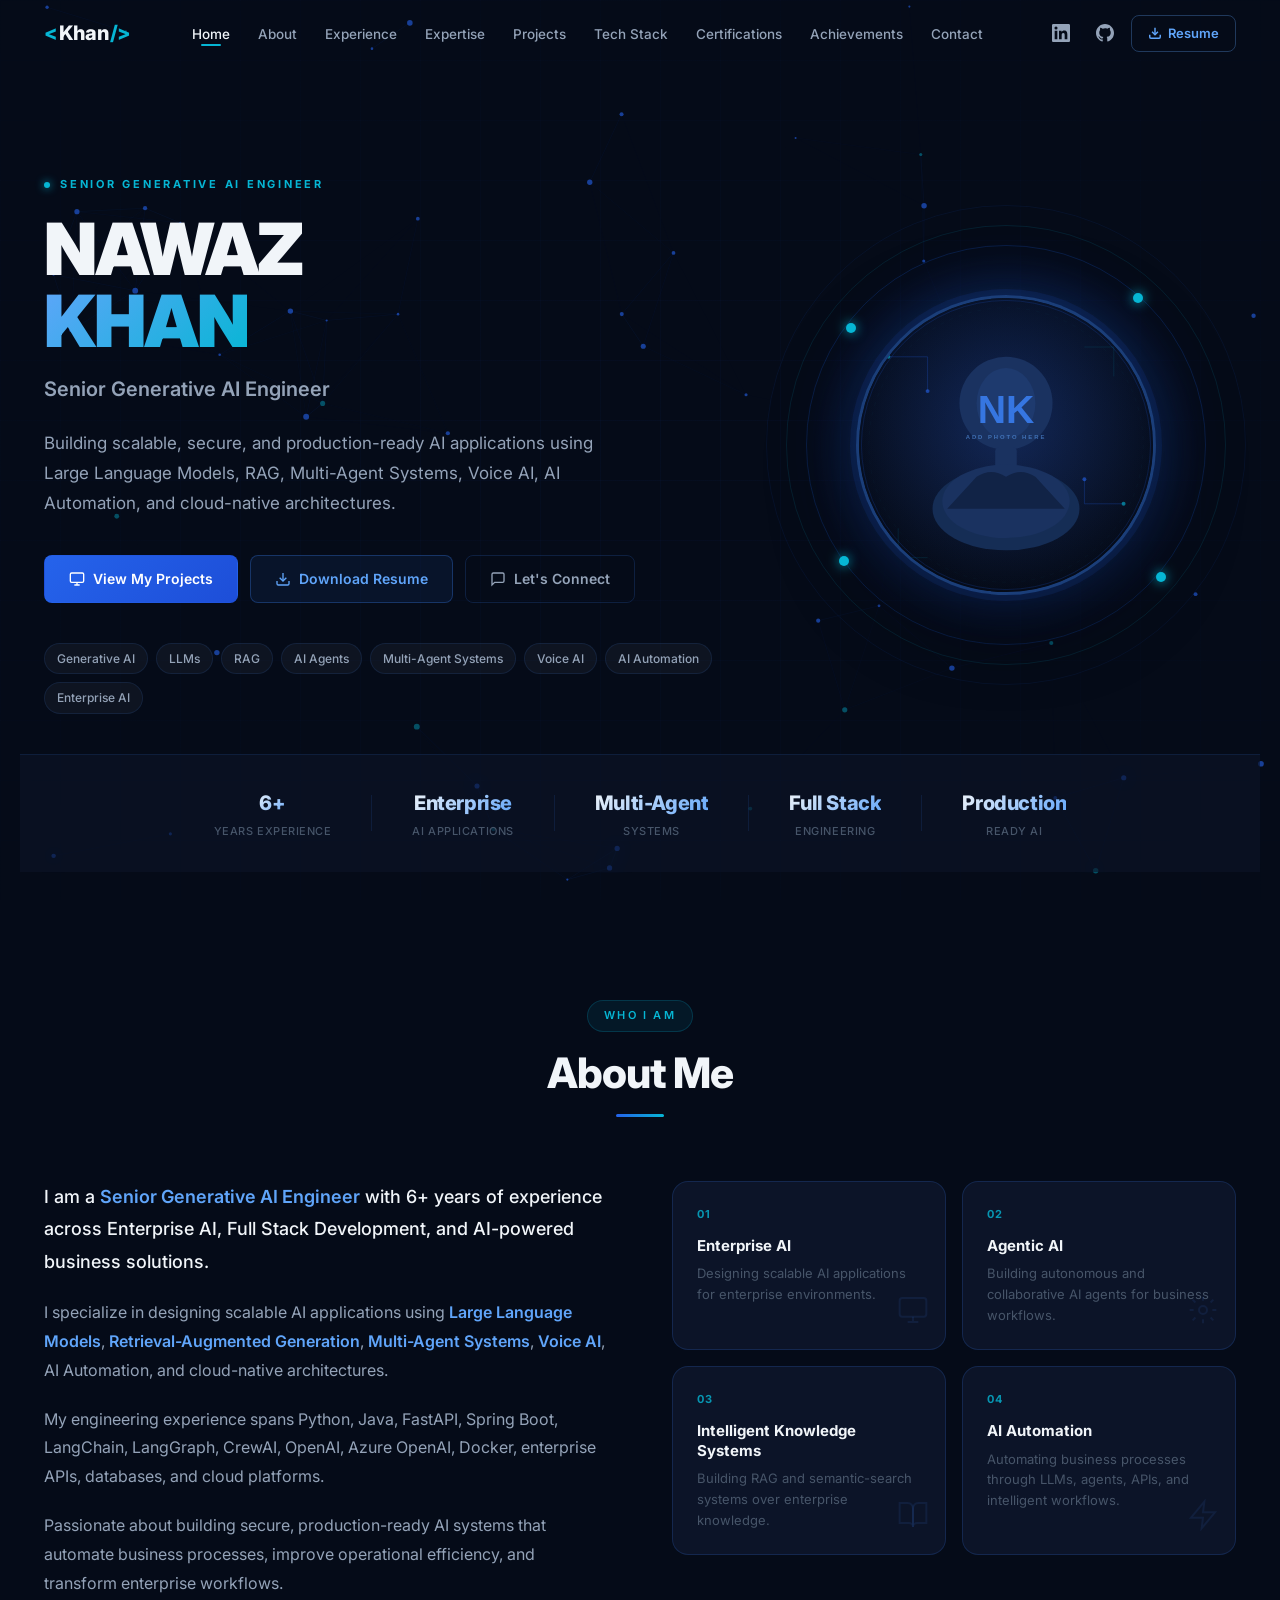
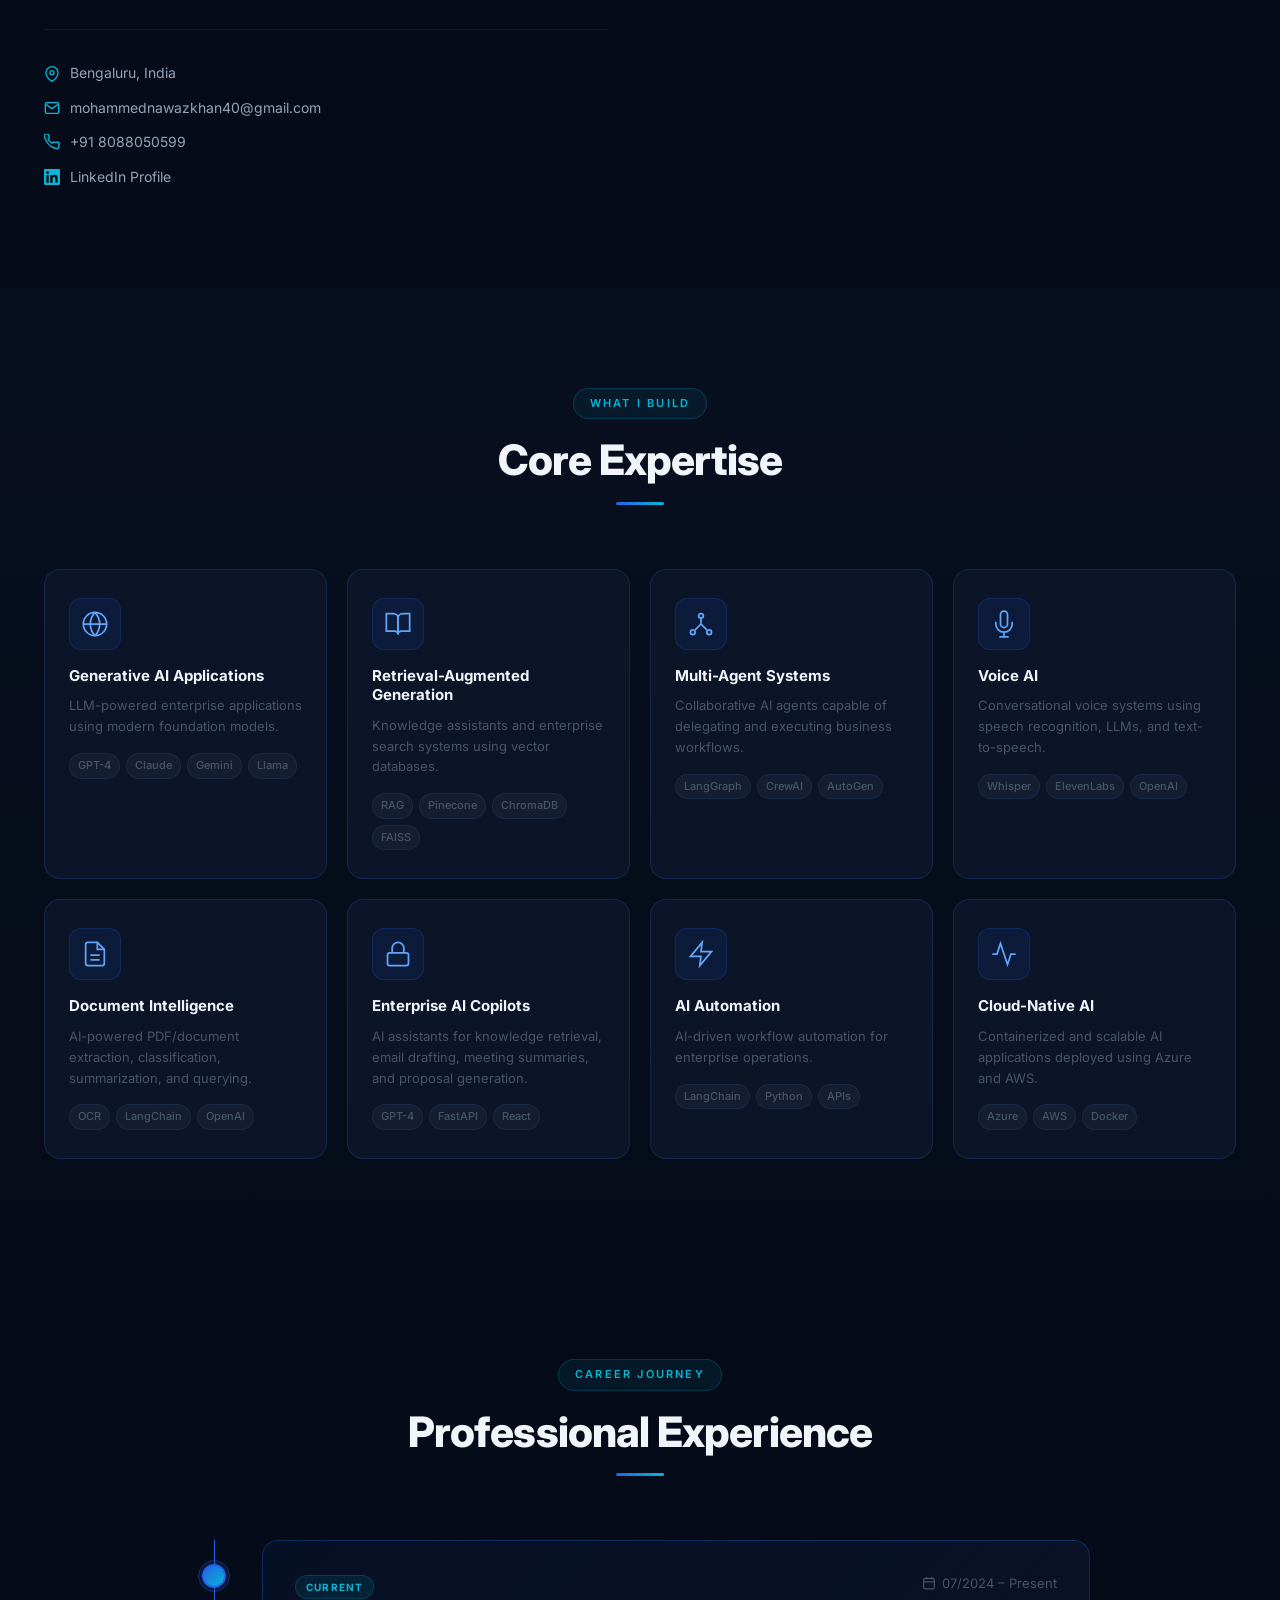
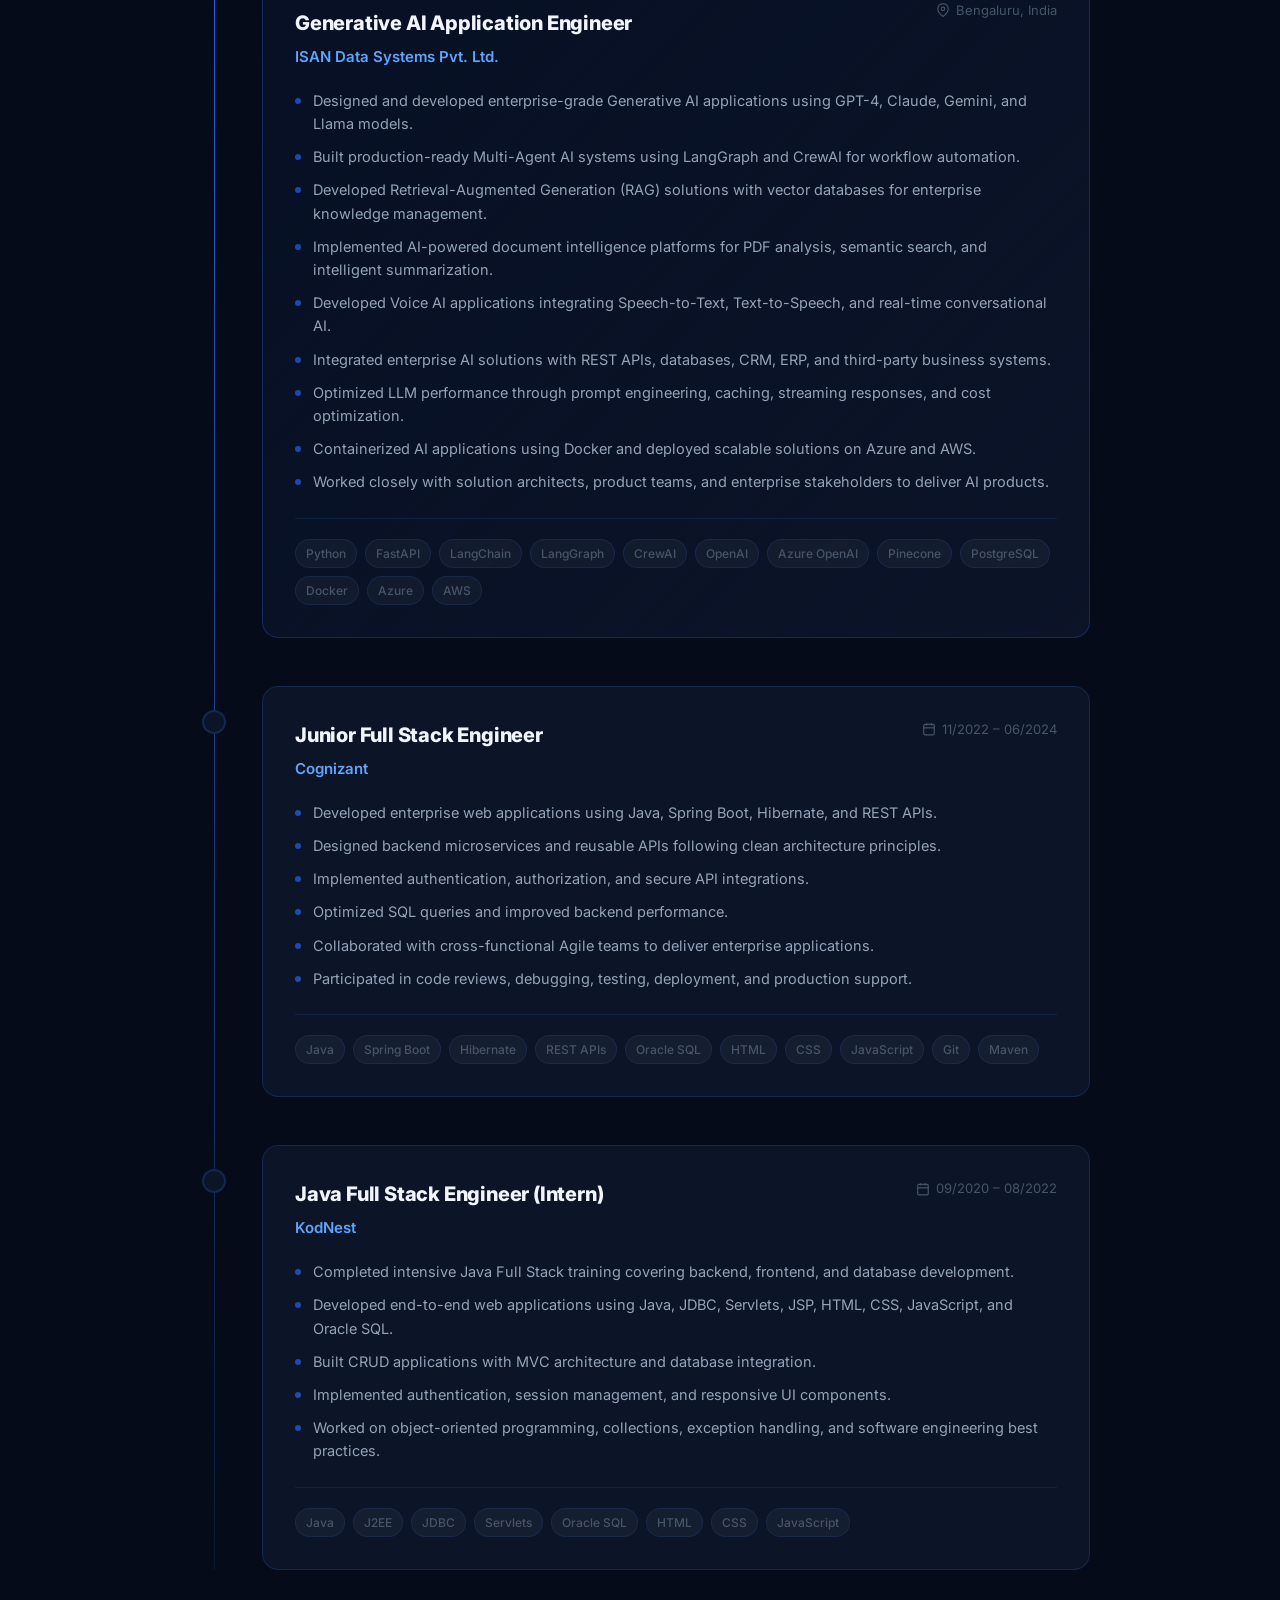
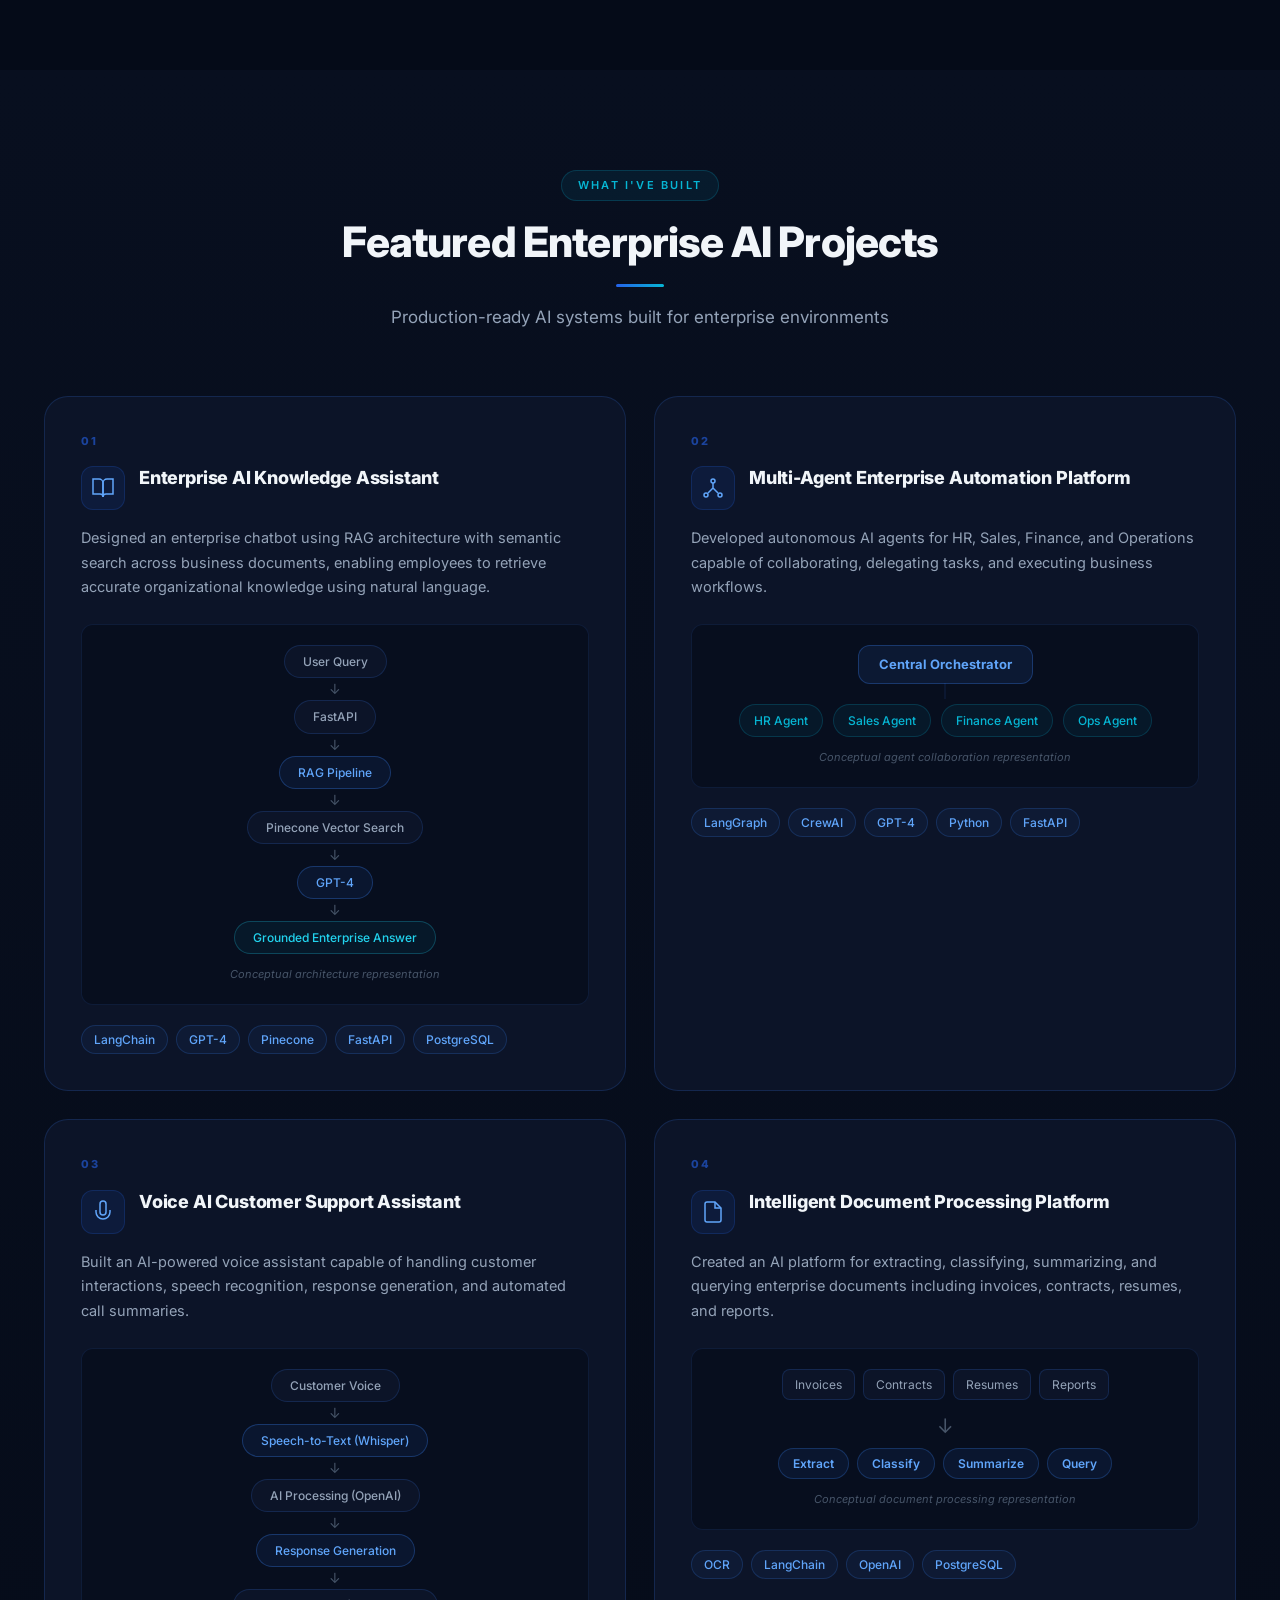
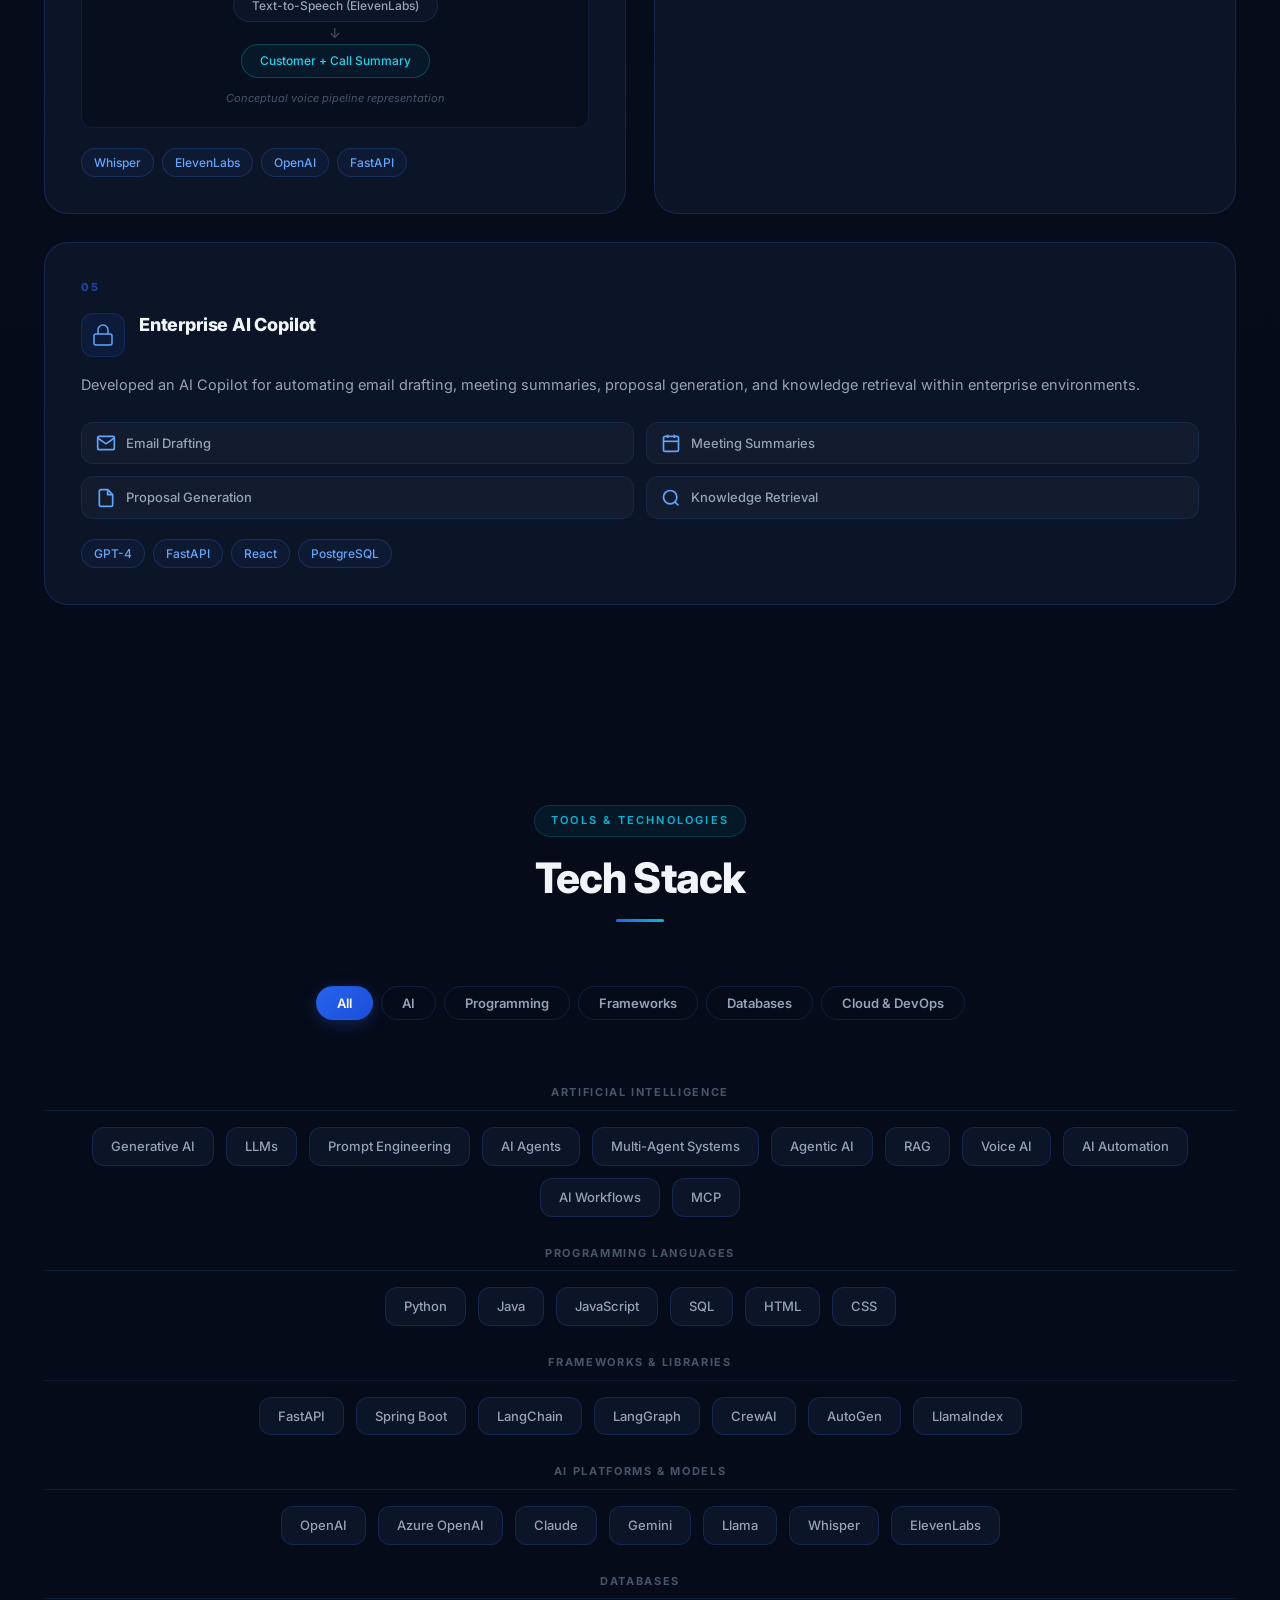
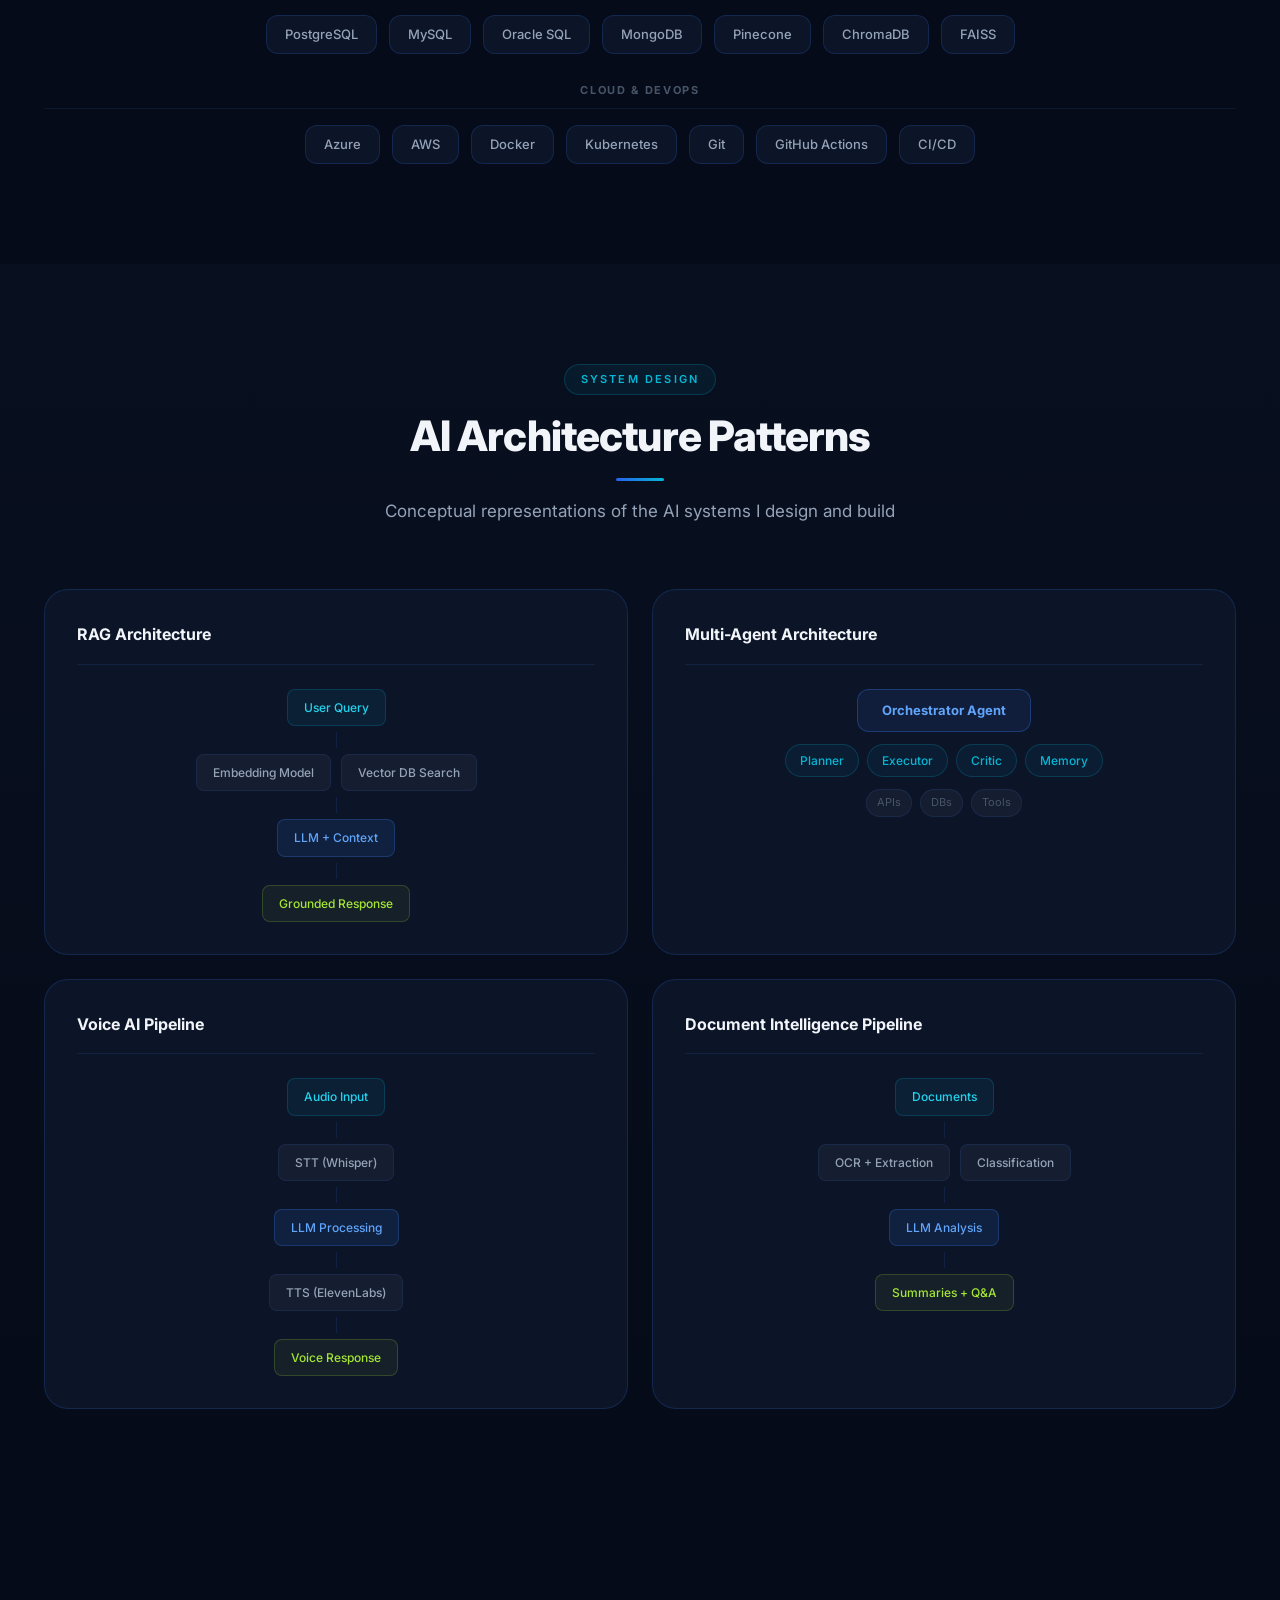
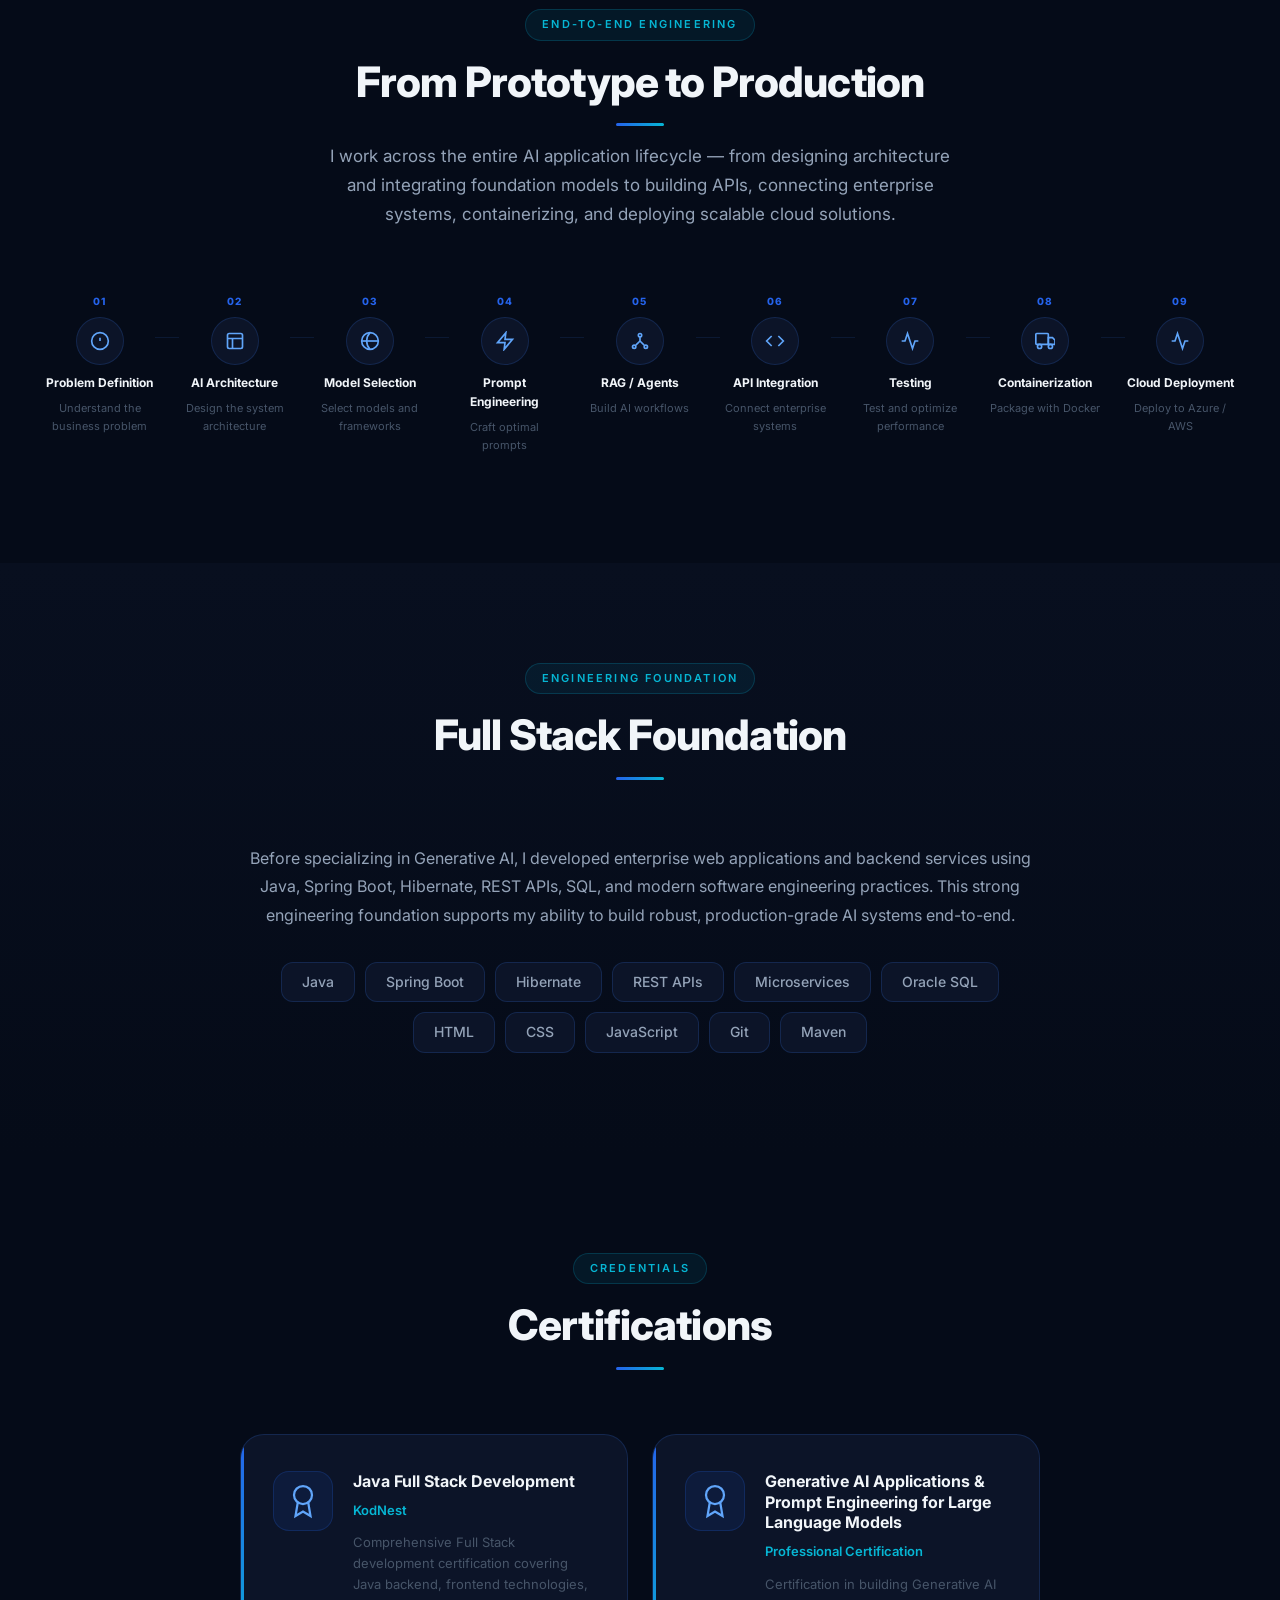
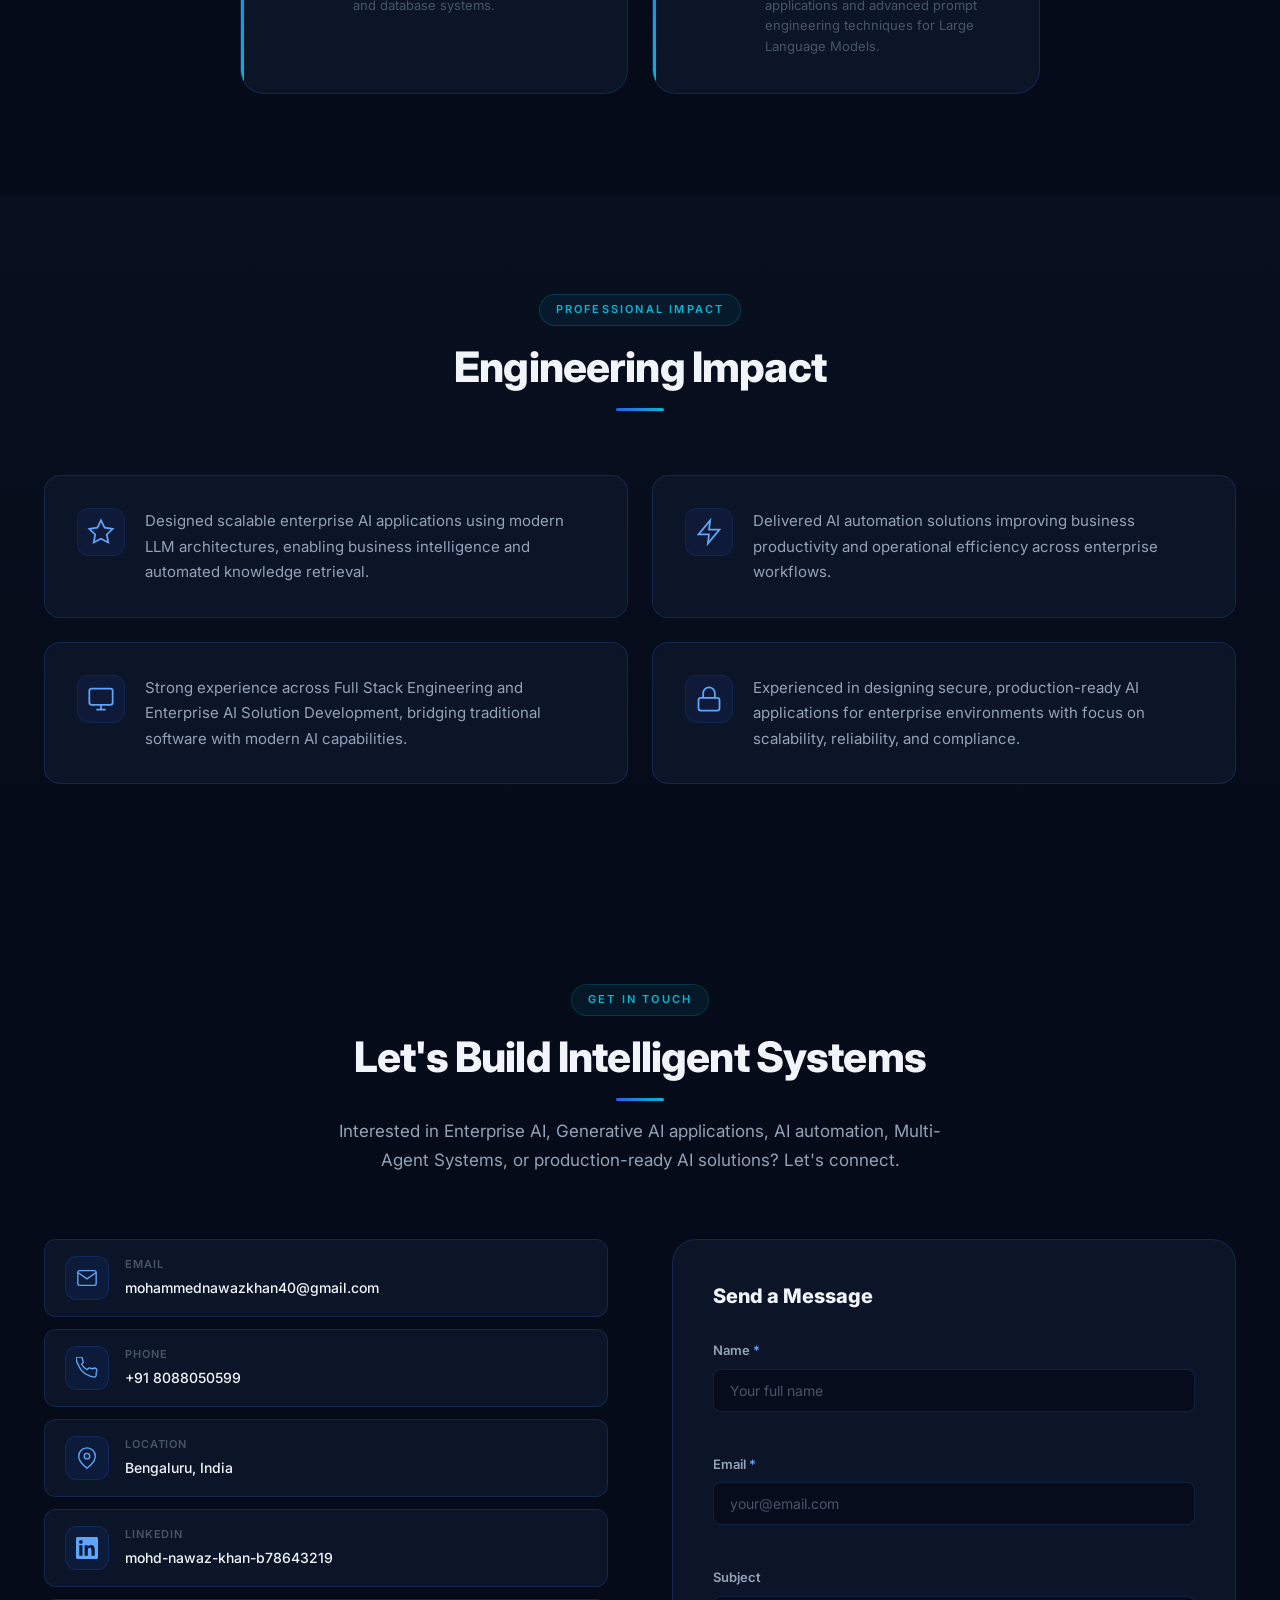
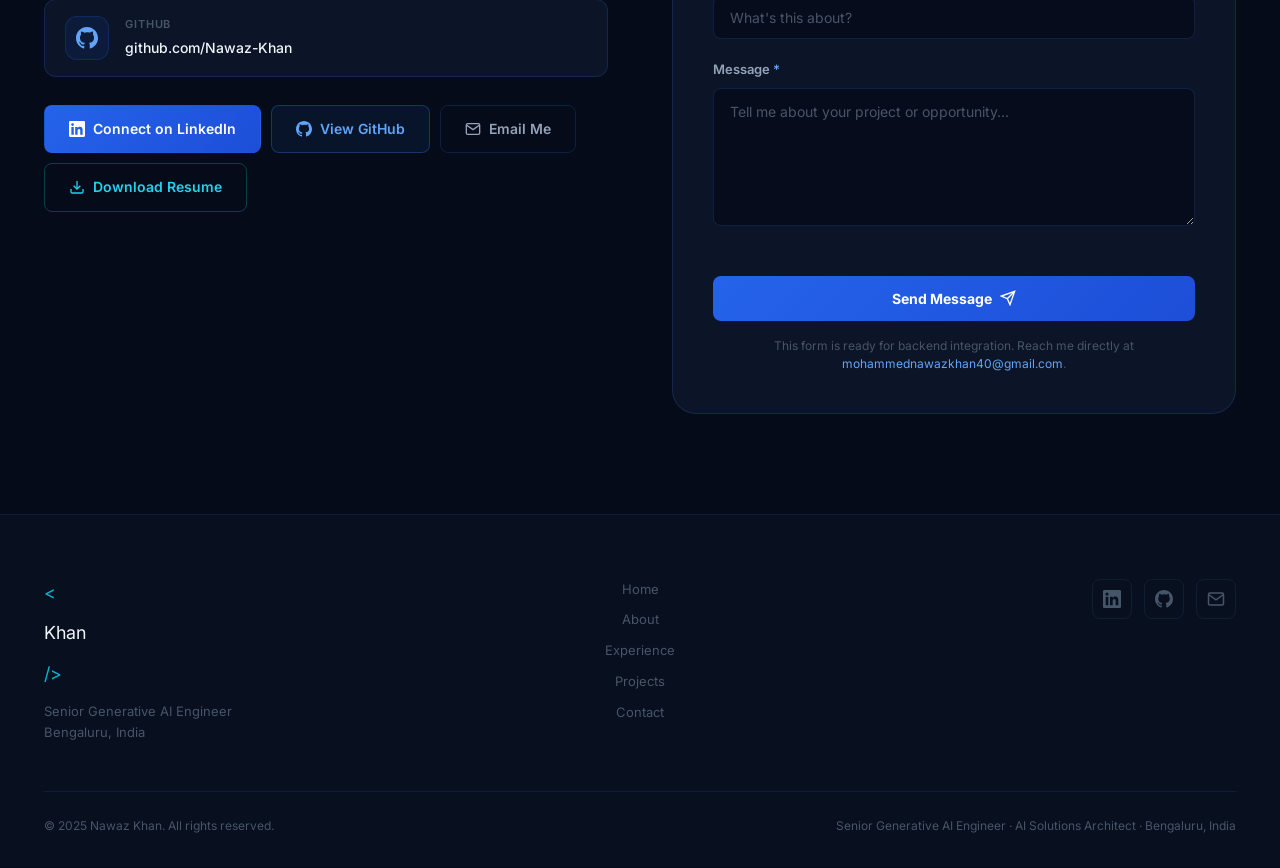
==== commit 3af4c24a: "Update: name to Nawaz Khan, logo to Khan, add banner slot, update favicon" ====
--- a/index.html
+++ b/index.html
@@ -3,22 +3,22 @@
 <head>
   <meta charset="UTF-8" />
   <meta name="viewport" content="width=device-width, initial-scale=1.0" />
-  <title>Mohd Nawaz Khan | Senior Generative AI Engineer | AI Solutions Architect</title>
-  <meta name="description" content="Portfolio of Mohd Nawaz Khan, Senior Generative AI Engineer and AI Solutions Architect specializing in Enterprise AI, LLMs, RAG, Multi-Agent Systems, Voice AI, AI Automation, Full Stack Engineering, and cloud-native AI applications." />
-  <meta name="keywords" content="Mohd Nawaz Khan, Generative AI Engineer, AI Solutions Architect, Enterprise AI, LLM, RAG, Multi-Agent Systems, Voice AI, LangChain, LangGraph, CrewAI, OpenAI, Azure AI, FastAPI, Python, Bengaluru" />
-  <meta name="author" content="Mohd Nawaz Khan" />
+  <title>Nawaz Khan | Senior Generative AI Engineer | AI Solutions Architect</title>
+  <meta name="description" content="Portfolio of Nawaz Khan, Senior Generative AI Engineer and AI Solutions Architect specializing in Enterprise AI, LLMs, RAG, Multi-Agent Systems, Voice AI, AI Automation, Full Stack Engineering, and cloud-native AI applications." />
+  <meta name="keywords" content="Nawaz Khan, Generative AI Engineer, AI Solutions Architect, Enterprise AI, LLM, RAG, Multi-Agent Systems, Voice AI, LangChain, LangGraph, CrewAI, OpenAI, Azure AI, FastAPI, Python, Bengaluru" />
+  <meta name="author" content="Nawaz Khan" />
   <meta name="robots" content="index, follow" />
 
   <!-- Open Graph -->
   <meta property="og:type" content="website" />
   <meta property="og:url" content="https://mohammednawazkhan40.github.io/portfolio/" />
-  <meta property="og:title" content="Mohd Nawaz Khan | Senior Generative AI Engineer" />
+  <meta property="og:title" content="Nawaz Khan | Senior Generative AI Engineer" />
   <meta property="og:description" content="Senior Generative AI Engineer and AI Solutions Architect building production-ready Enterprise AI systems." />
   <meta property="og:image" content="assets/profile.jpg" />
 
   <!-- Twitter/X -->
   <meta name="twitter:card" content="summary_large_image" />
-  <meta name="twitter:title" content="Mohd Nawaz Khan | Senior Generative AI Engineer" />
+  <meta name="twitter:title" content="Nawaz Khan | Senior Generative AI Engineer" />
   <meta name="twitter:description" content="Senior Generative AI Engineer and AI Solutions Architect building production-ready Enterprise AI systems." />
   <meta name="twitter:image" content="assets/profile.jpg" />
 
@@ -39,9 +39,9 @@
   <!-- ═══════════════════════════════════════════ NAVIGATION ═══ -->
   <nav class="navbar" id="navbar" role="navigation" aria-label="Main navigation">
     <div class="nav-container">
-      <a href="#home" class="nav-logo" aria-label="Mohd Nawaz Khan - Home">
+      <a href="#home" class="nav-logo" aria-label="Nawaz Khan - Home">
         <span class="logo-bracket">&lt;</span>
-        <span class="logo-text">MNK</span>
+        <span class="logo-text">Khan</span>
         <span class="logo-bracket">/&gt;</span>
       </a>
 
@@ -64,7 +64,7 @@
         <a href="https://github.com/Nawaz-Khan" target="_blank" rel="noopener noreferrer" class="nav-icon-btn" aria-label="GitHub Profile">
           <svg width="18" height="18" viewBox="0 0 24 24" fill="currentColor" aria-hidden="true"><path d="M12 0C5.374 0 0 5.373 0 12c0 5.302 3.438 9.8 8.207 11.387.599.111.793-.261.793-.577v-2.234c-3.338.726-4.033-1.416-4.033-1.416-.546-1.387-1.333-1.756-1.333-1.756-1.089-.745.083-.729.083-.729 1.205.084 1.839 1.237 1.839 1.237 1.07 1.834 2.807 1.304 3.492.997.107-.775.418-1.305.762-1.604-2.665-.305-5.467-1.334-5.467-5.931 0-1.311.469-2.381 1.236-3.221-.124-.303-.535-1.524.117-3.176 0 0 1.008-.322 3.301 1.23A11.509 11.509 0 0112 5.803c1.02.005 2.047.138 3.006.404 2.291-1.552 3.297-1.23 3.297-1.23.653 1.653.242 2.874.118 3.176.77.84 1.235 1.911 1.235 3.221 0 4.609-2.807 5.624-5.479 5.921.43.372.823 1.102.823 2.222v3.293c0 .319.192.694.801.576C20.566 21.797 24 17.3 24 12c0-6.627-5.373-12-12-12z"/></svg>
         </a>
-        <a href="assets/resume.pdf" download="Mohd_Nawaz_Khan_Resume.pdf" class="btn-resume" aria-label="Download Resume">
+        <a href="assets/resume.pdf" download="Nawaz_Khan_Resume.pdf" class="btn-resume" aria-label="Download Resume">
           <svg width="14" height="14" viewBox="0 0 24 24" fill="none" stroke="currentColor" stroke-width="2.5" aria-hidden="true"><path d="M21 15v4a2 2 0 01-2 2H5a2 2 0 01-2-2v-4"/><polyline points="7 10 12 15 17 10"/><line x1="12" y1="15" x2="12" y2="3"/></svg>
           Resume
         </a>
@@ -96,7 +96,7 @@
       <div class="mobile-nav-actions">
         <a href="https://www.linkedin.com/in/mohd-nawaz-khan-b78643219" target="_blank" rel="noopener noreferrer" class="btn-primary">LinkedIn</a>
         <a href="https://github.com/Nawaz-Khan" target="_blank" rel="noopener noreferrer" class="btn-secondary">GitHub</a>
-        <a href="assets/resume.pdf" download="Mohd_Nawaz_Khan_Resume.pdf" class="btn-resume-mobile">Download Resume</a>
+        <a href="assets/resume.pdf" download="Nawaz_Khan_Resume.pdf" class="btn-resume-mobile">Download Resume</a>
       </div>
     </div>
   </div>
@@ -117,7 +117,7 @@
             SENIOR GENERATIVE AI ENGINEER
           </div>
 
-          <h1 class="hero-name">MOHD NAWAZ<br /><span class="name-accent">KHAN</span></h1>
+          <h1 class="hero-name">NAWAZ<br /><span class="name-accent">KHAN</span></h1>
 
           <div class="hero-titles" aria-label="Professional titles">
             <div class="title-rotator">
@@ -138,7 +138,7 @@
               <svg width="16" height="16" viewBox="0 0 24 24" fill="none" stroke="currentColor" stroke-width="2" aria-hidden="true"><rect x="2" y="3" width="20" height="14" rx="2"/><path d="M8 21h8M12 17v4"/></svg>
               View My Projects
             </a>
-            <a href="assets/resume.pdf" download="Mohd_Nawaz_Khan_Resume.pdf" class="btn-secondary">
+            <a href="assets/resume.pdf" download="Nawaz_Khan_Resume.pdf" class="btn-secondary">
               <svg width="16" height="16" viewBox="0 0 24 24" fill="none" stroke="currentColor" stroke-width="2" aria-hidden="true"><path d="M21 15v4a2 2 0 01-2 2H5a2 2 0 01-2-2v-4"/><polyline points="7 10 12 15 17 10"/><line x1="12" y1="15" x2="12" y2="3"/></svg>
               Download Resume
             </a>
@@ -161,13 +161,13 @@
         </div>
 
         <div class="hero-image-wrapper" data-animate="fade-left">
-          <div class="hero-image-frame" aria-label="Profile photograph of Mohd Nawaz Khan">
+          <div class="hero-image-frame" aria-label="Profile photograph of Nawaz Khan">
             <div class="image-glow" aria-hidden="true"></div>
             <div class="image-ring ring-1" aria-hidden="true"></div>
             <div class="image-ring ring-2" aria-hidden="true"></div>
             <div class="image-ring ring-3" aria-hidden="true"></div>
             <div class="image-container">
-              <img src="assets/profile.jpg" alt="Mohd Nawaz Khan - Senior Generative AI Engineer" class="profile-image" loading="eager" onerror="this.onerror=null;this.src='assets/profile-placeholder.svg'" />
+              <img src="assets/profile.jpg" alt="Nawaz Khan - Senior Generative AI Engineer" class="profile-image" loading="eager" onerror="this.onerror=null;this.src='assets/profile-placeholder.svg'" />
             </div>
             <div class="image-nodes" aria-hidden="true">
               <span class="node node-1"></span>
@@ -206,6 +206,12 @@
           <span class="metric-label">Ready AI</span>
         </div>
       </div>
+
+      <!-- AI Engineer Banner -->
+      <div class="hero-banner" data-animate="fade-up">
+        <img src="assets/banner.jpg" alt="AI Engineer | Generative AI, RAG, LLM Enterprise Solution Architect &amp; Consultant" class="hero-banner-img" loading="eager" onerror="this.style.display='none'" />
+      </div>
+
     </section>
 
     <!-- ═══════════════════════════════════════════ ABOUT ══════ -->
@@ -1182,7 +1188,7 @@
                 <svg width="16" height="16" viewBox="0 0 24 24" fill="none" stroke="currentColor" stroke-width="2" aria-hidden="true"><path d="M4 4h16c1.1 0 2 .9 2 2v12c0 1.1-.9 2-2 2H4c-1.1 0-2-.9-2-2V6c0-1.1.9-2 2-2z"/><polyline points="22,6 12,13 2,6"/></svg>
                 Email Me
               </a>
-              <a href="assets/resume.pdf" download="Mohd_Nawaz_Khan_Resume.pdf" class="btn-resume-lg">
+              <a href="assets/resume.pdf" download="Nawaz_Khan_Resume.pdf" class="btn-resume-lg">
                 <svg width="16" height="16" viewBox="0 0 24 24" fill="none" stroke="currentColor" stroke-width="2" aria-hidden="true"><path d="M21 15v4a2 2 0 01-2 2H5a2 2 0 01-2-2v-4"/><polyline points="7 10 12 15 17 10"/><line x1="12" y1="15" x2="12" y2="3"/></svg>
                 Download Resume
               </a>
@@ -1235,7 +1241,7 @@
     <div class="container">
       <div class="footer-content">
         <div class="footer-brand">
-          <span class="logo-bracket">&lt;</span><span class="logo-text">MNK</span><span class="logo-bracket">/&gt;</span>
+          <span class="logo-bracket">&lt;</span><span class="logo-text">Khan</span><span class="logo-bracket">/&gt;</span>
           <p>Senior Generative AI Engineer<br />Bengaluru, India</p>
         </div>
         <div class="footer-links">
@@ -1258,7 +1264,7 @@
         </div>
       </div>
       <div class="footer-bottom">
-        <p>&copy; 2025 Mohd Nawaz Khan. All rights reserved.</p>
+        <p>&copy; 2025 Nawaz Khan. All rights reserved.</p>
         <p>Senior Generative AI Engineer · AI Solutions Architect · Bengaluru, India</p>
       </div>
     </div>
--- a/styles.css
+++ b/styles.css
@@ -2159,3 +2159,48 @@
   background: rgba(37, 99, 235, 0.3);
   color: var(--text-primary);
 }
+
+/* ──────────────── HERO BANNER (AI Engineer Banner Image) ─────── */
+.hero-banner {
+  position: relative;
+  z-index: 1;
+  width: 100%;
+  max-width: var(--container-max);
+  margin: 0 auto;
+  padding: 0 0 0;
+  overflow: hidden;
+}
+
+.hero-banner-img {
+  width: 100%;
+  height: auto;
+  max-height: 140px;
+  object-fit: cover;
+  object-position: center;
+  display: block;
+  border-top: 1px solid var(--border-subtle);
+  filter: brightness(0.92) contrast(1.05);
+  transition: filter var(--transition-base);
+}
+
+.hero-banner-img:hover {
+  filter: brightness(1) contrast(1.05);
+}
+
+@media (max-width: 768px) {
+  .hero-banner-img {
+    max-height: 90px;
+  }
+}
+
+@media (max-width: 480px) {
+  .hero-banner-img {
+    max-height: 60px;
+    object-position: left center;
+  }
+}
+
+/* ──────────────── LOGO SIZE TWEAK for Khan (longer text) ────── */
+.nav-logo .logo-text {
+  letter-spacing: -0.01em;
+}
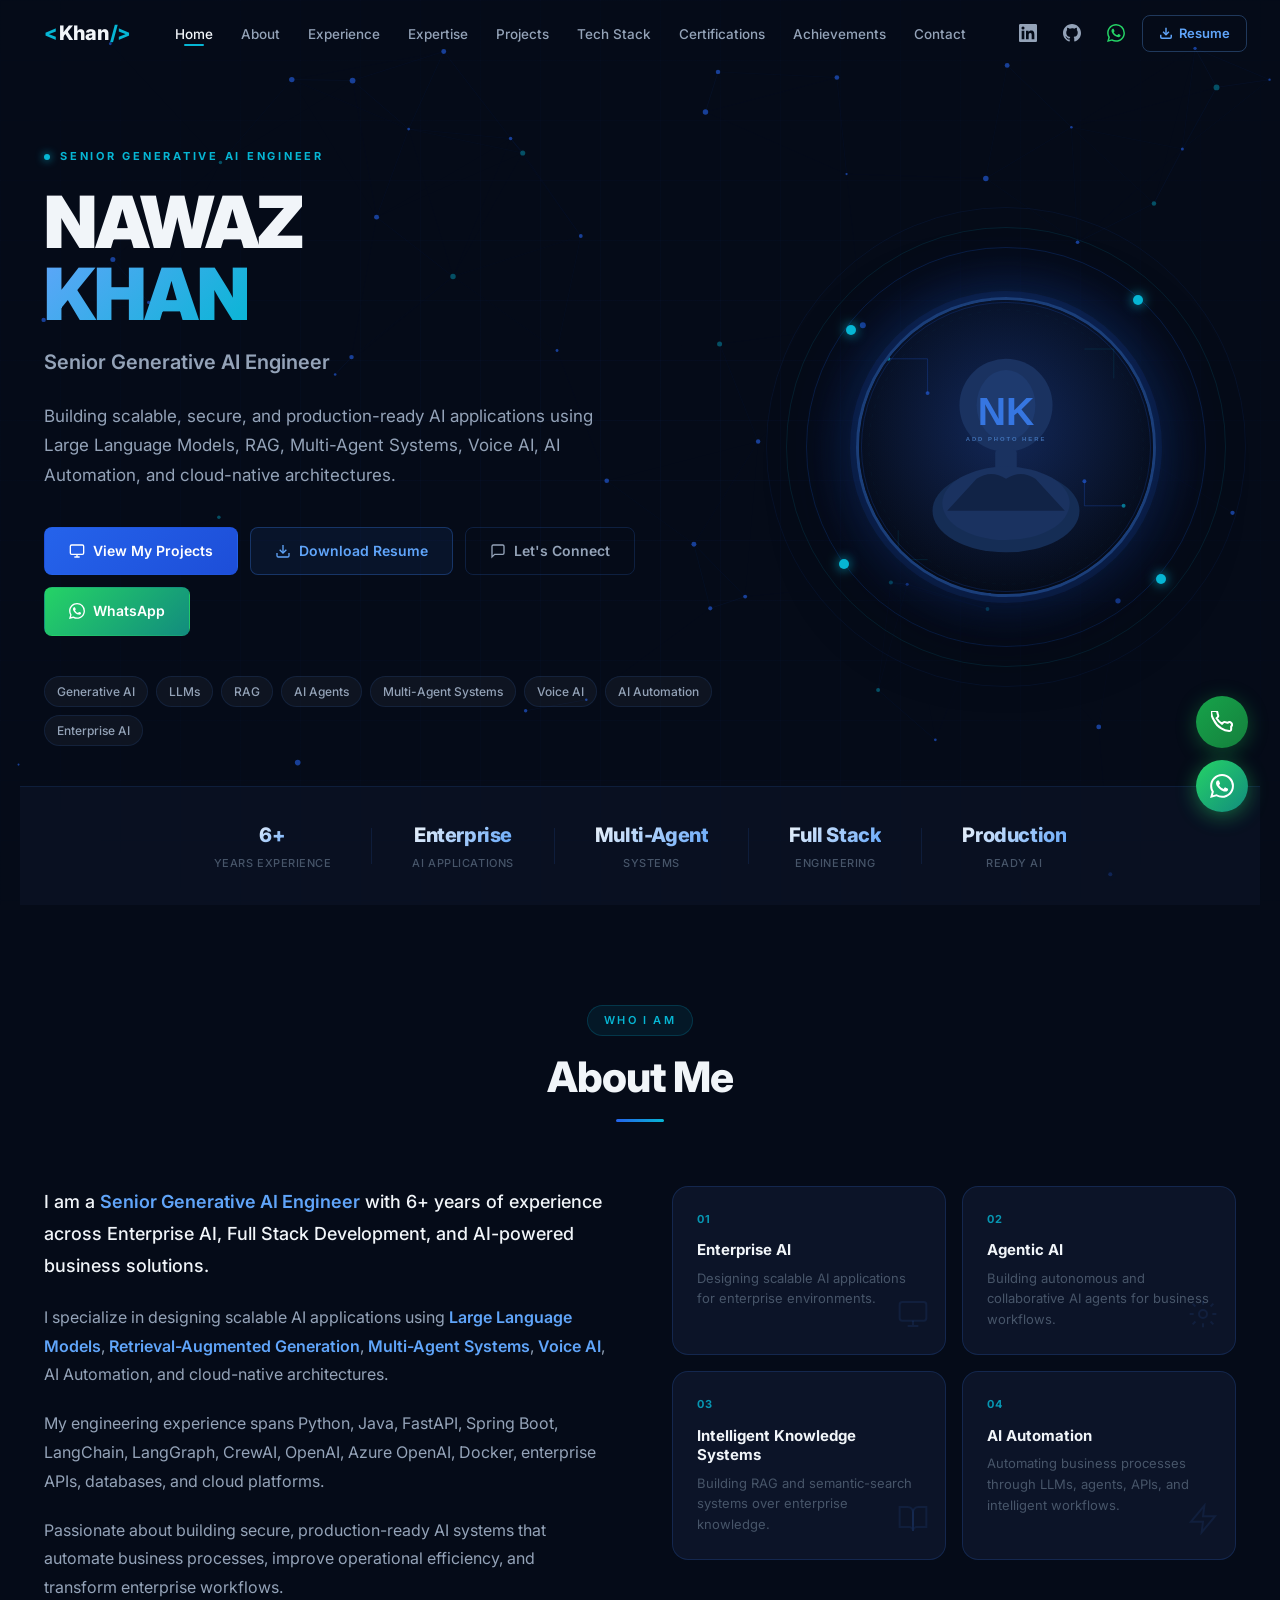
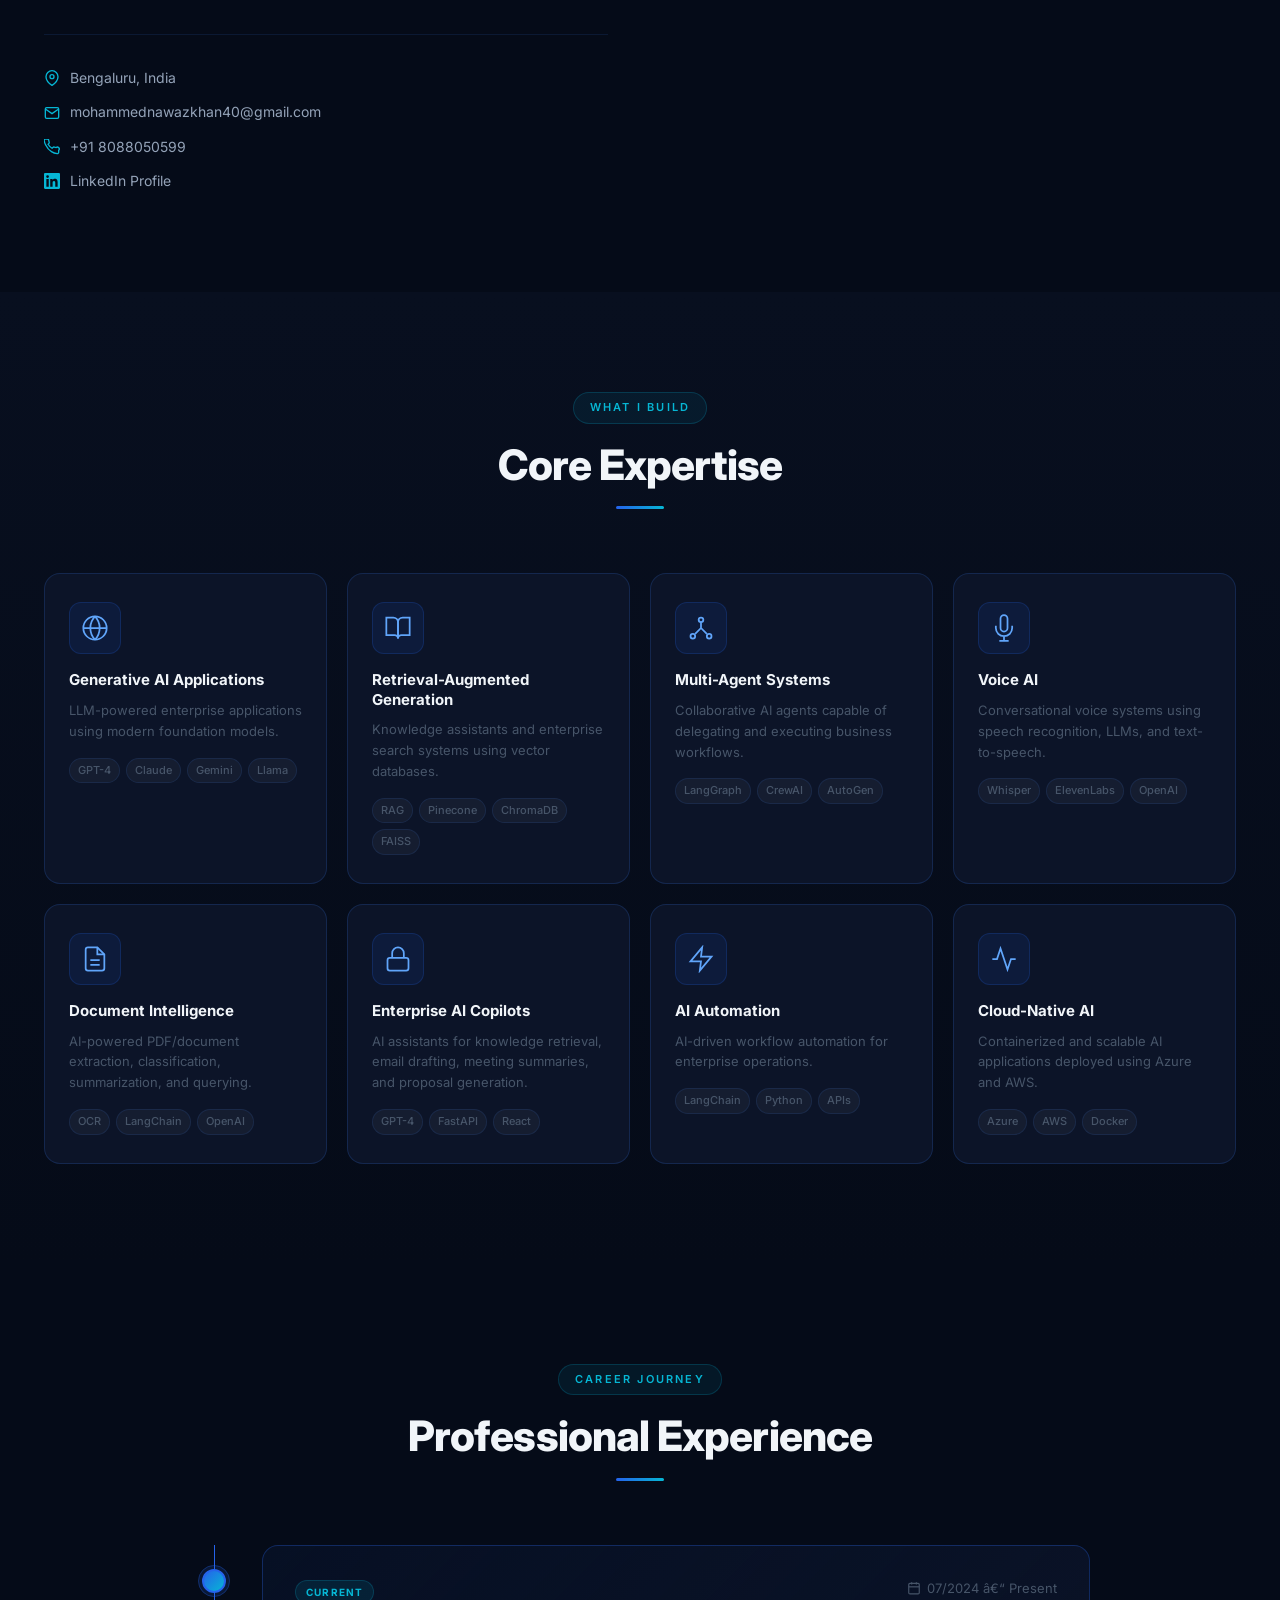
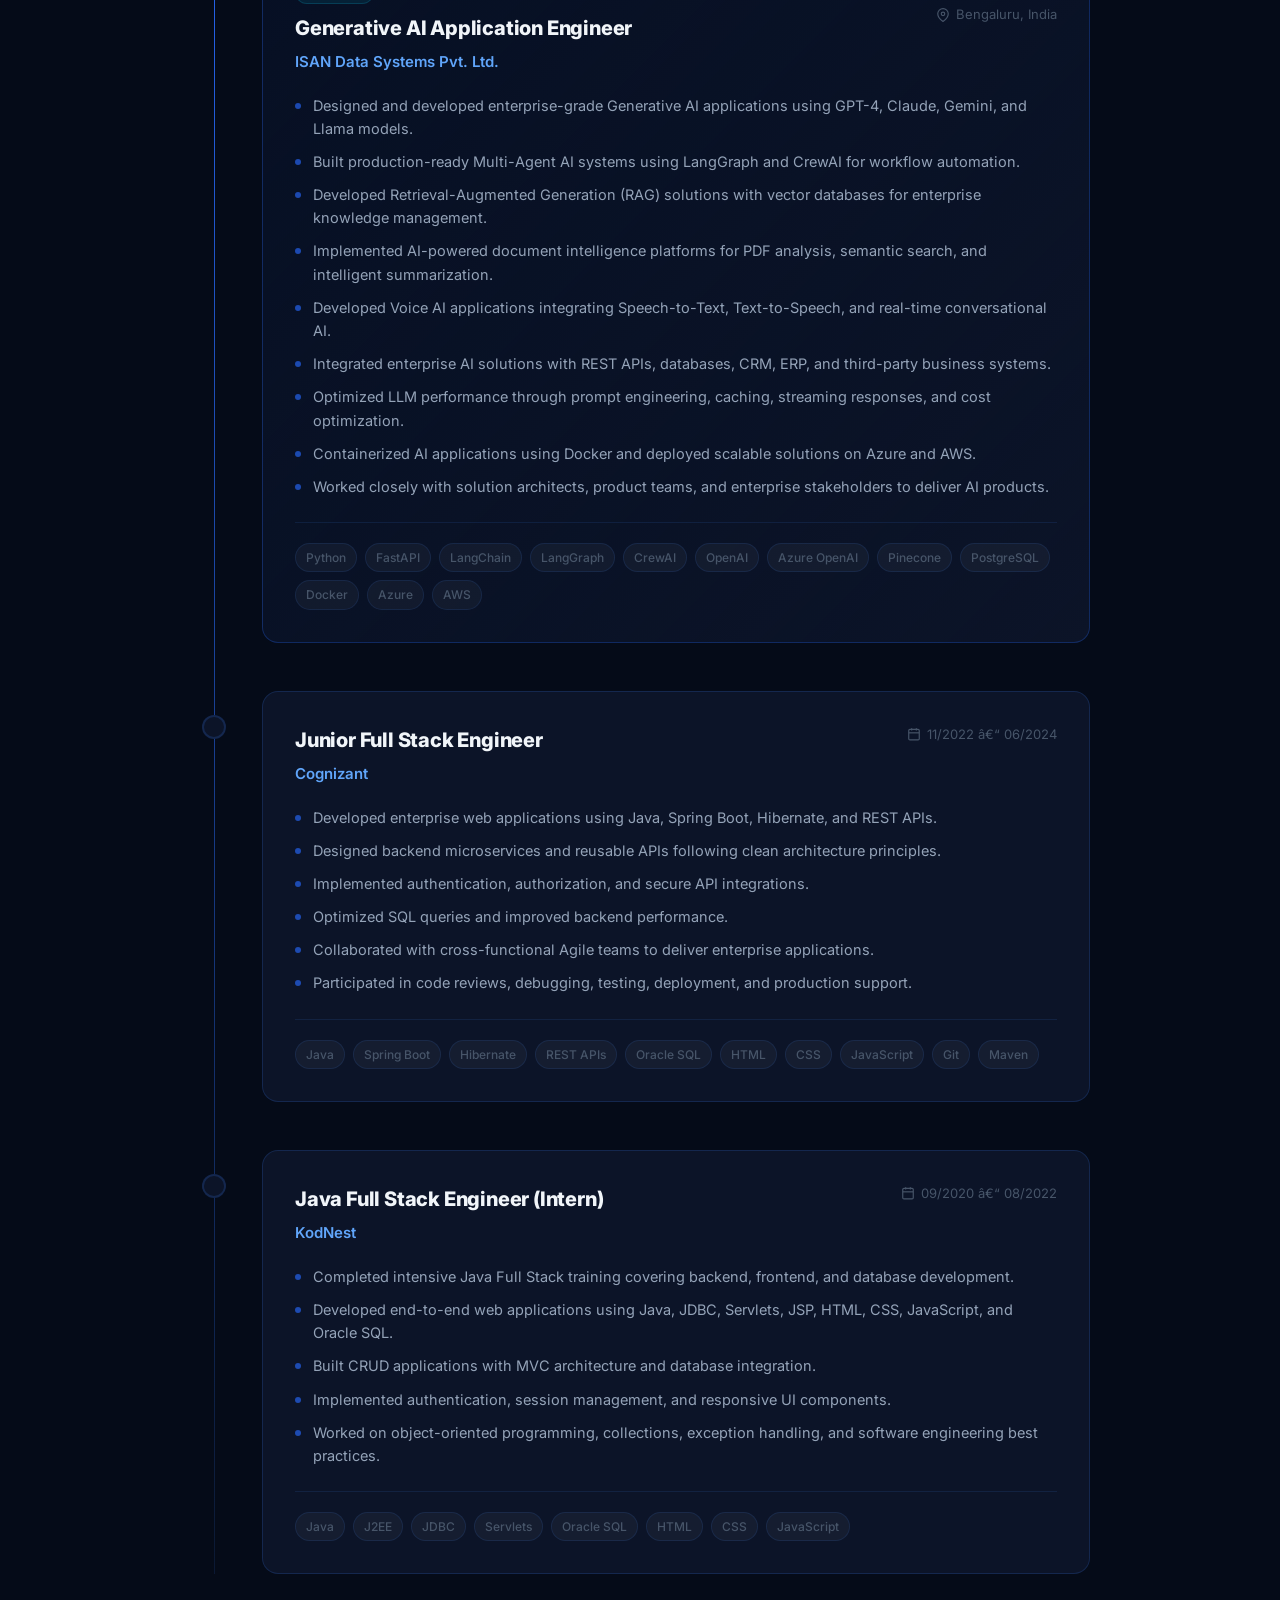
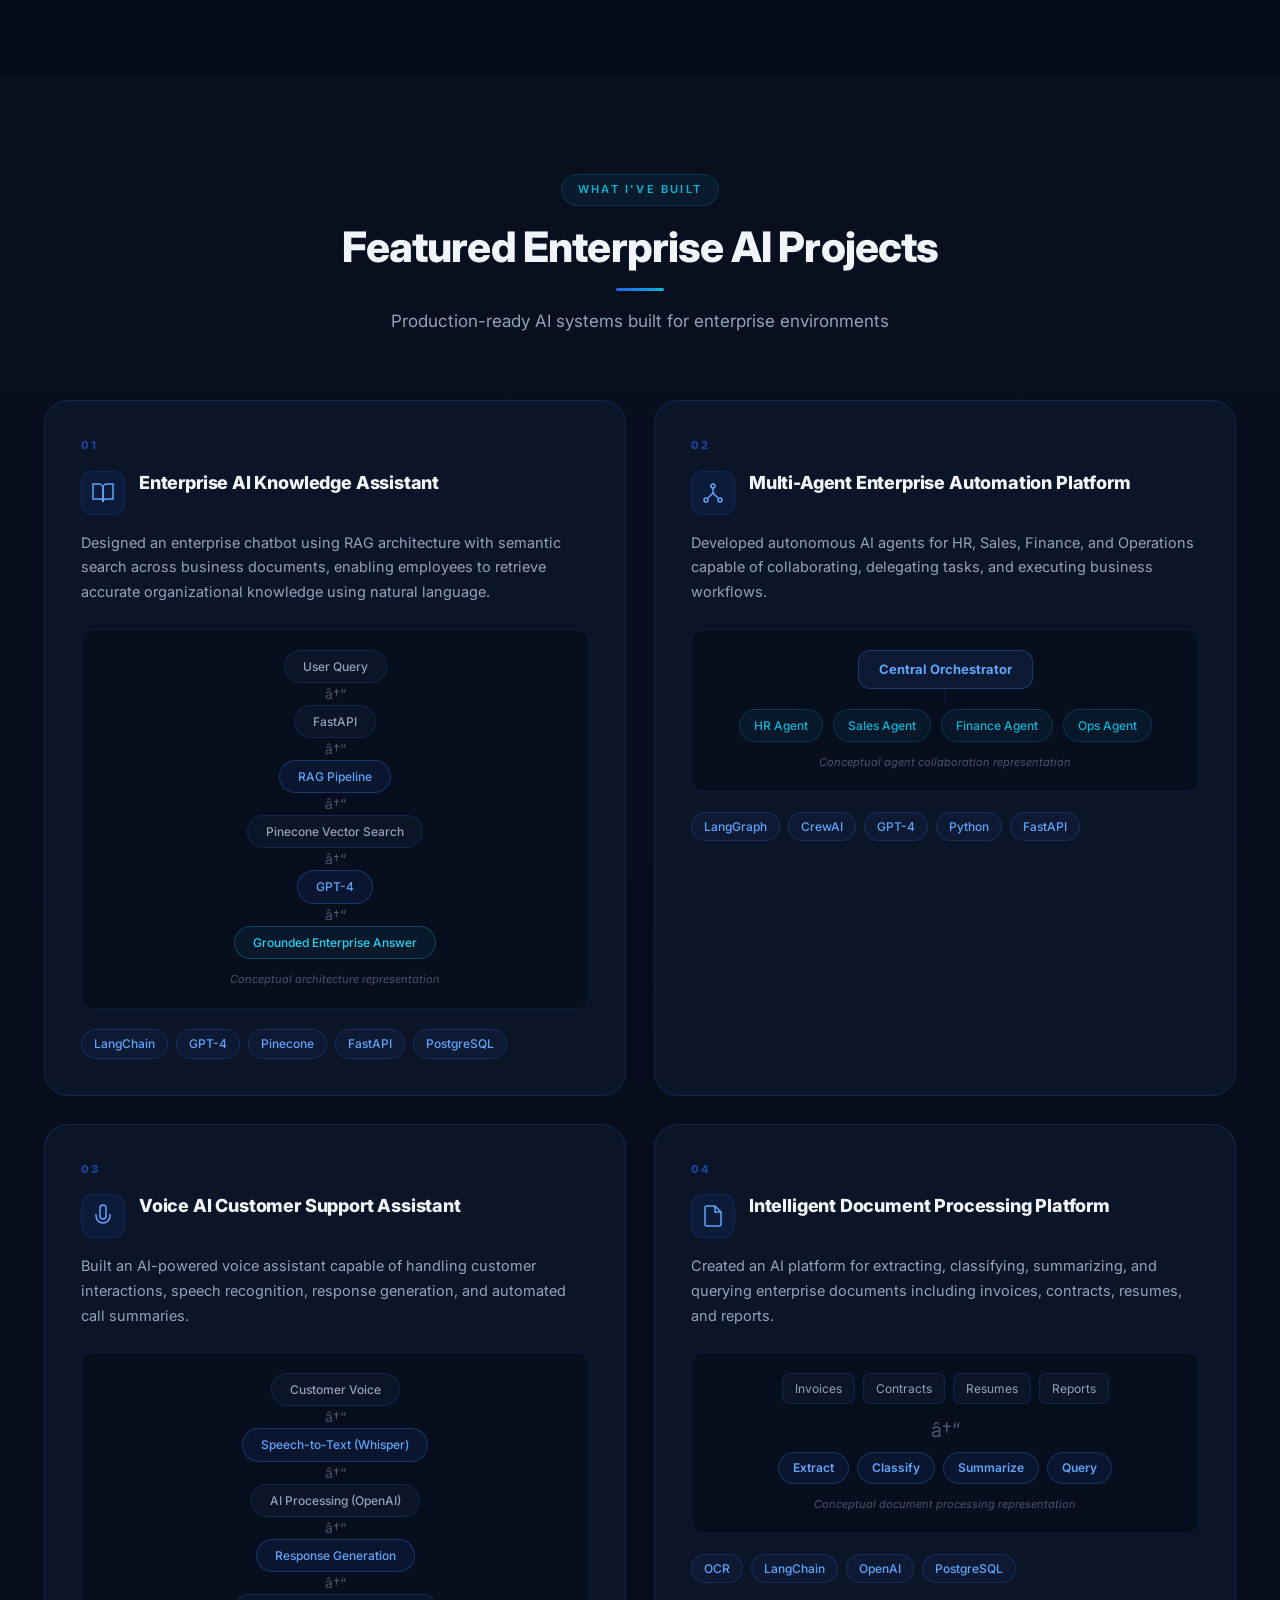
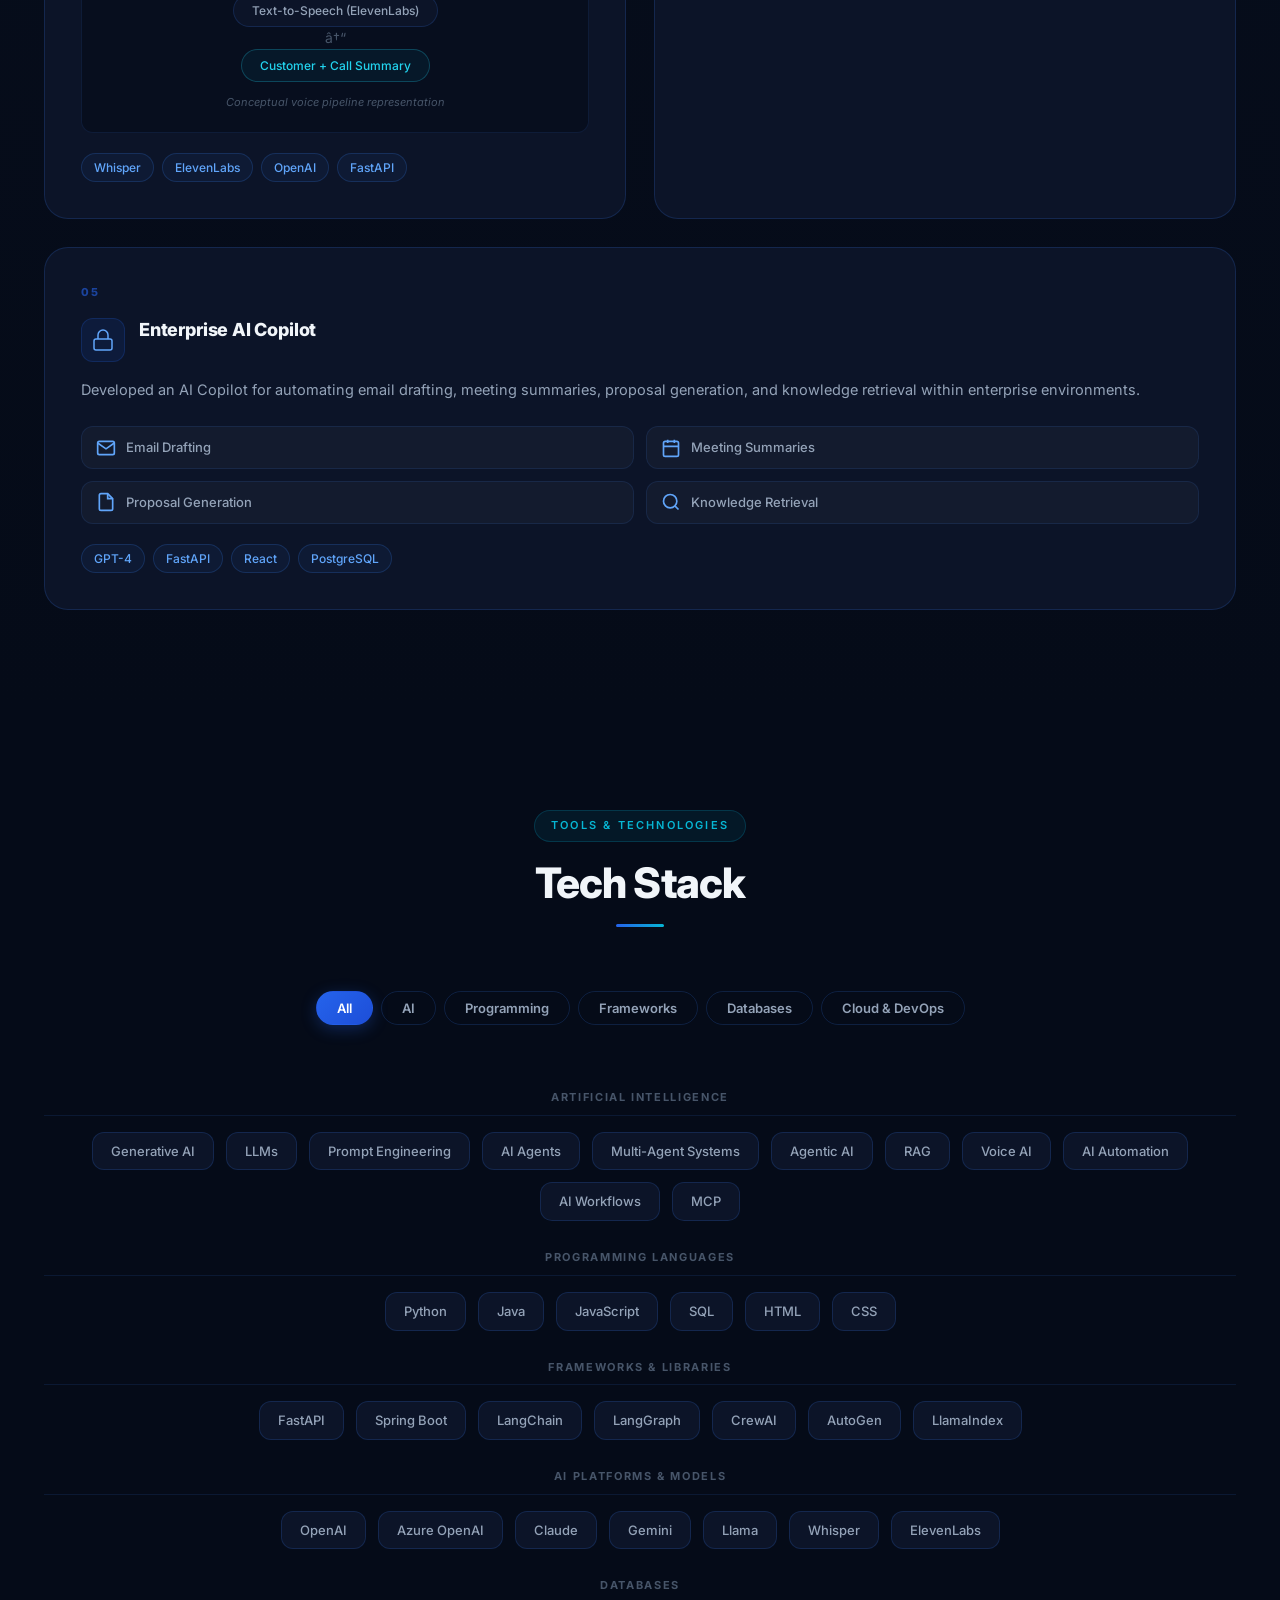
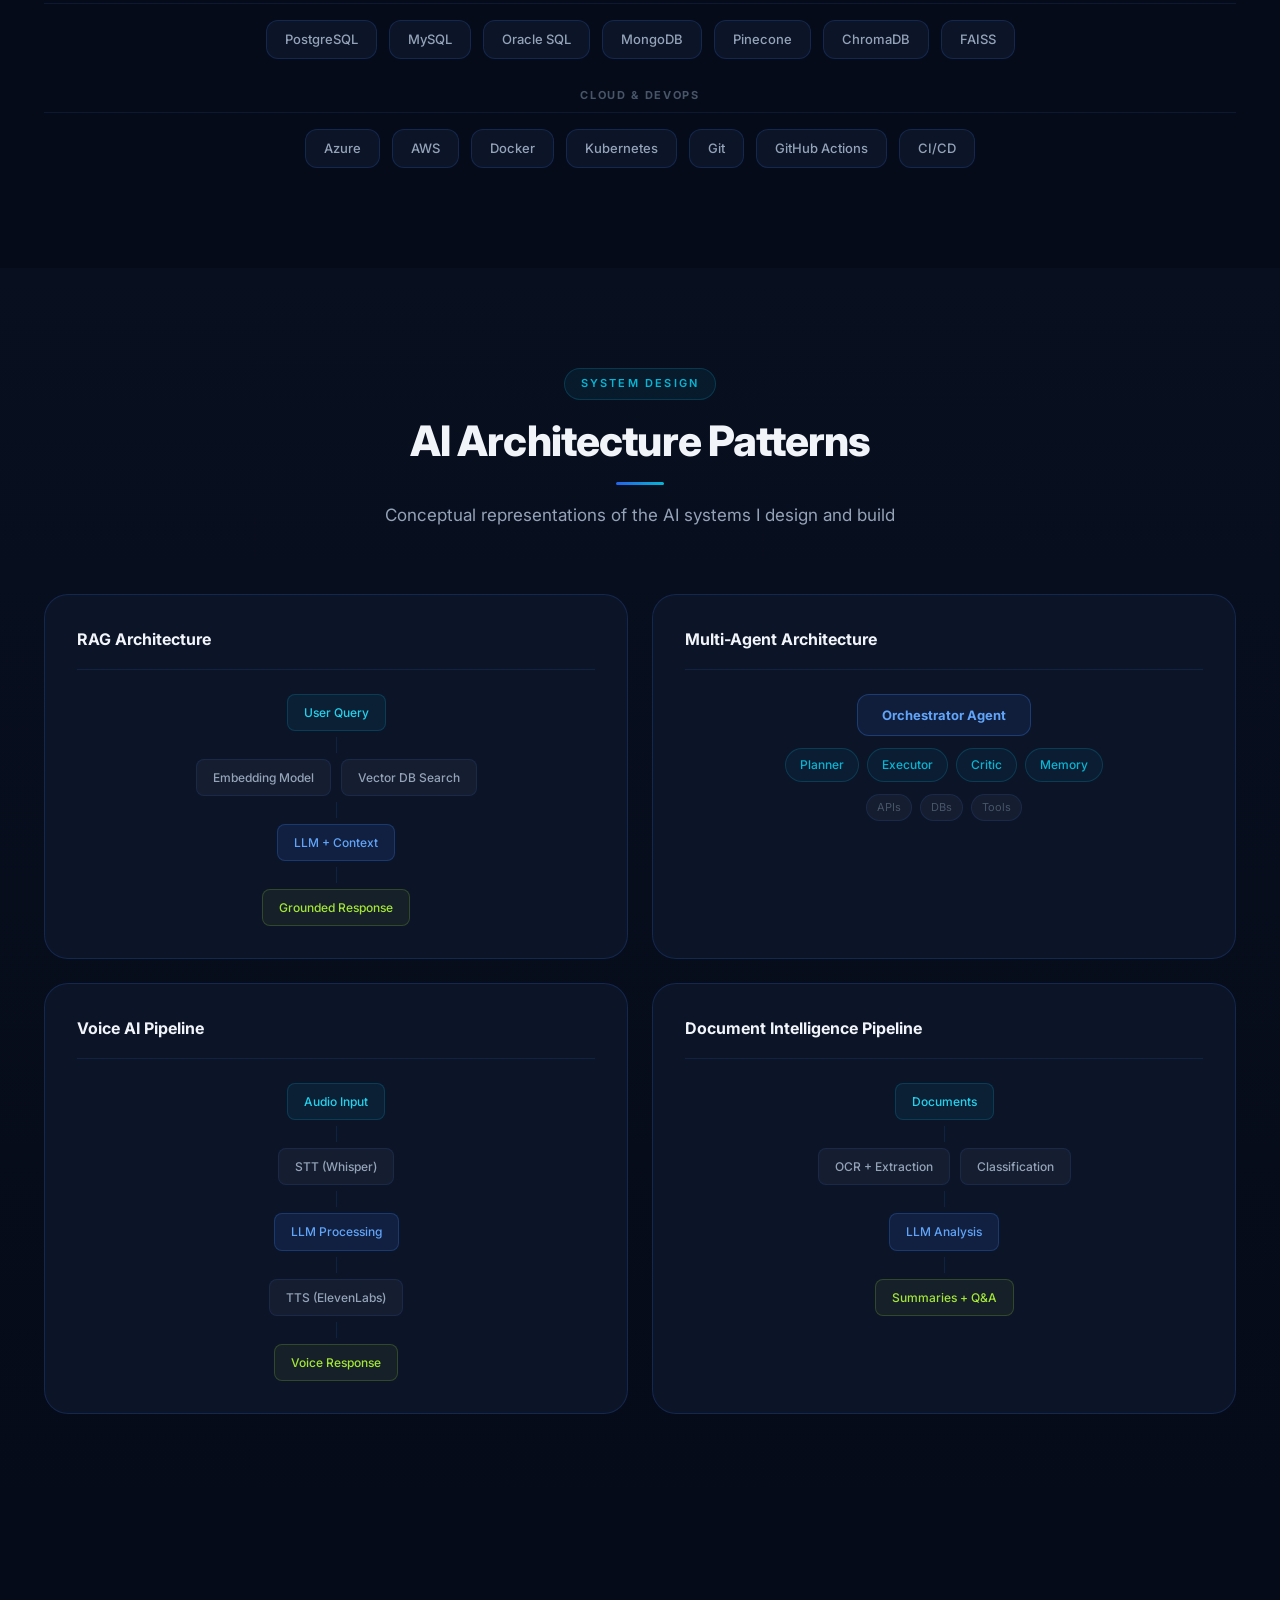
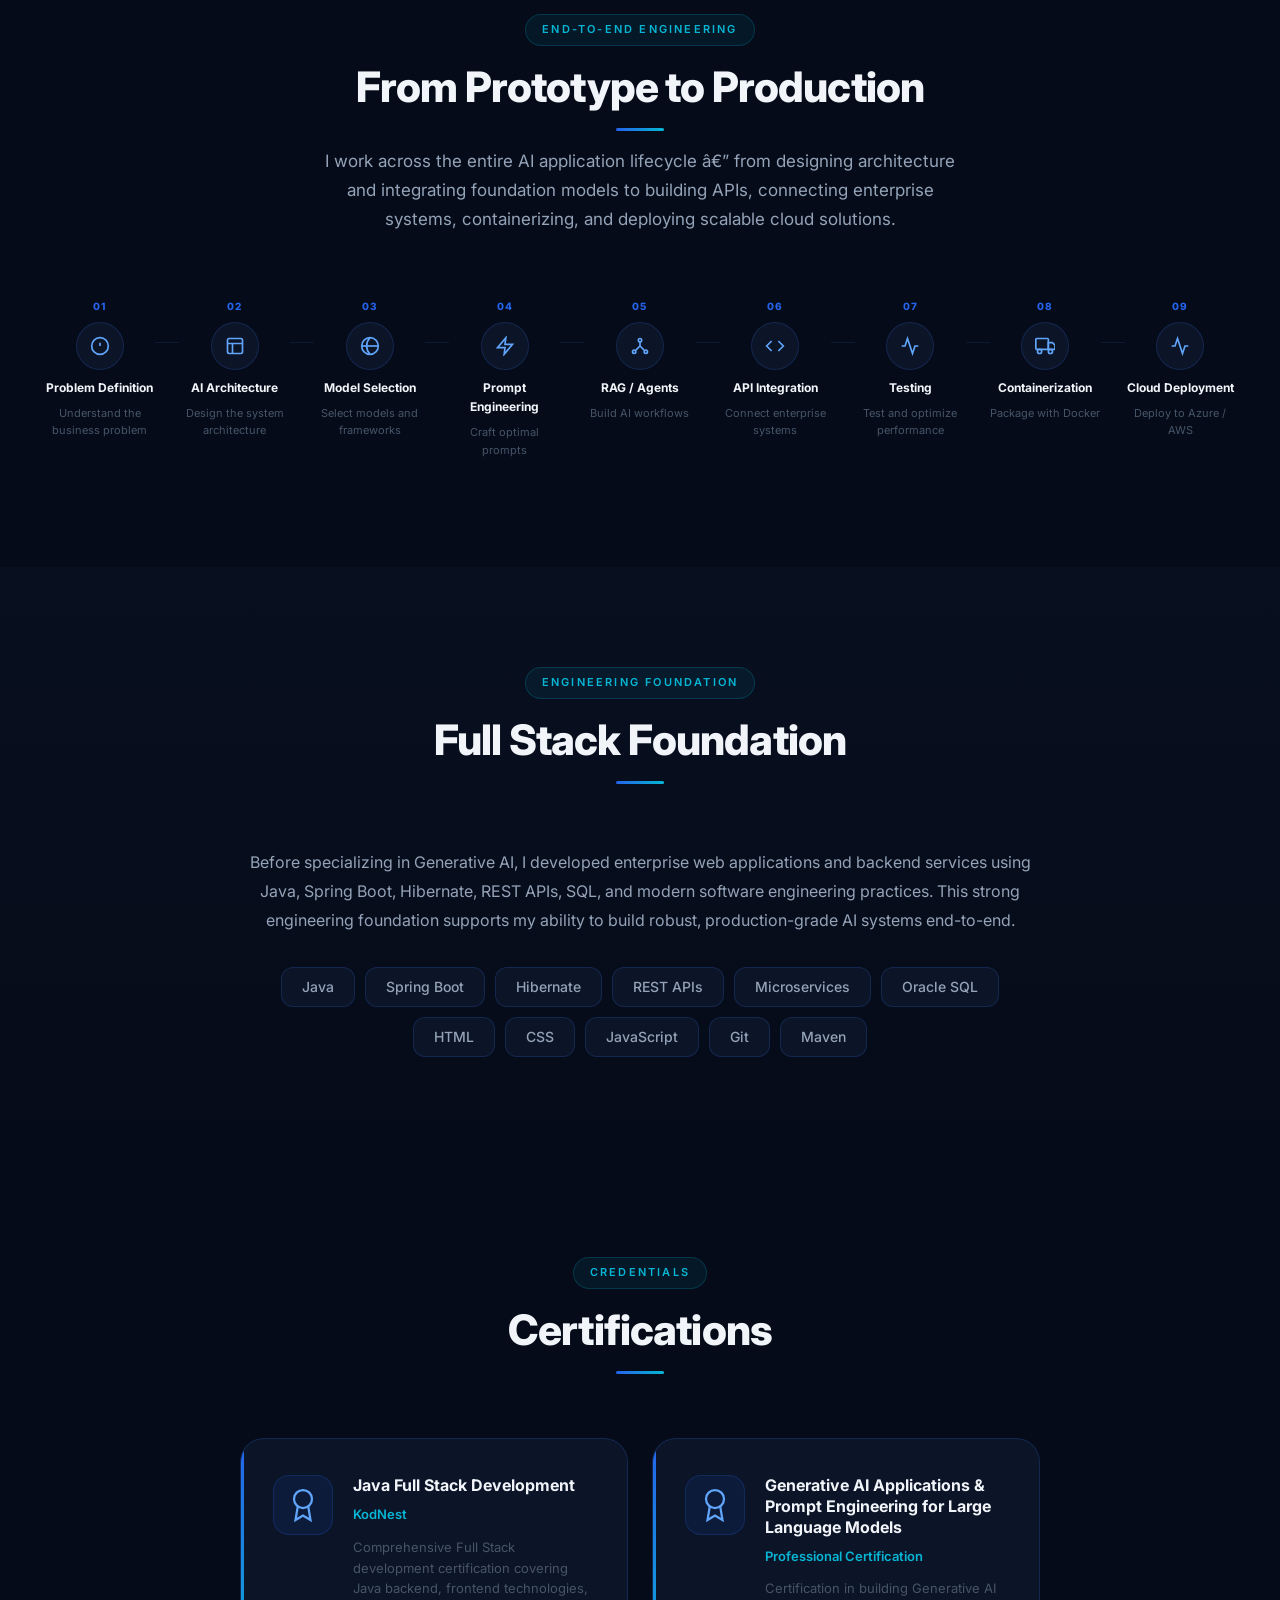
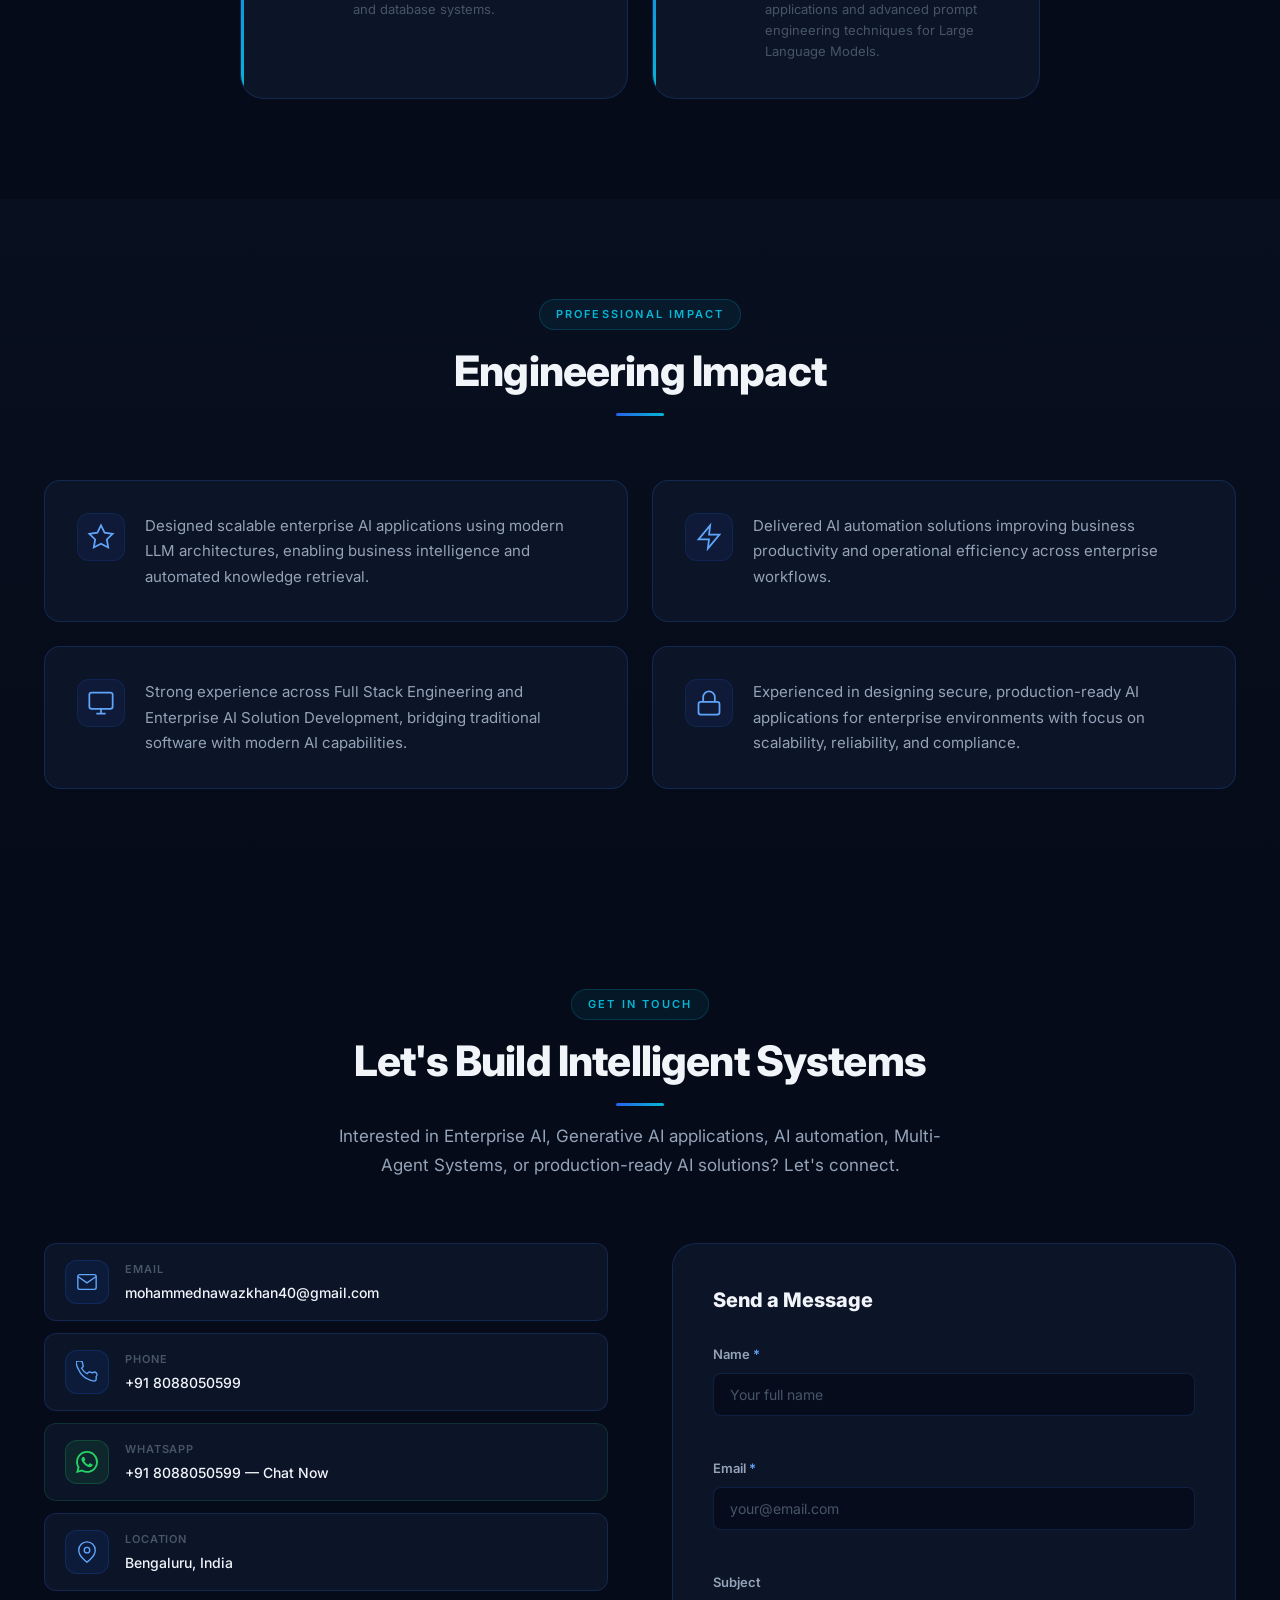
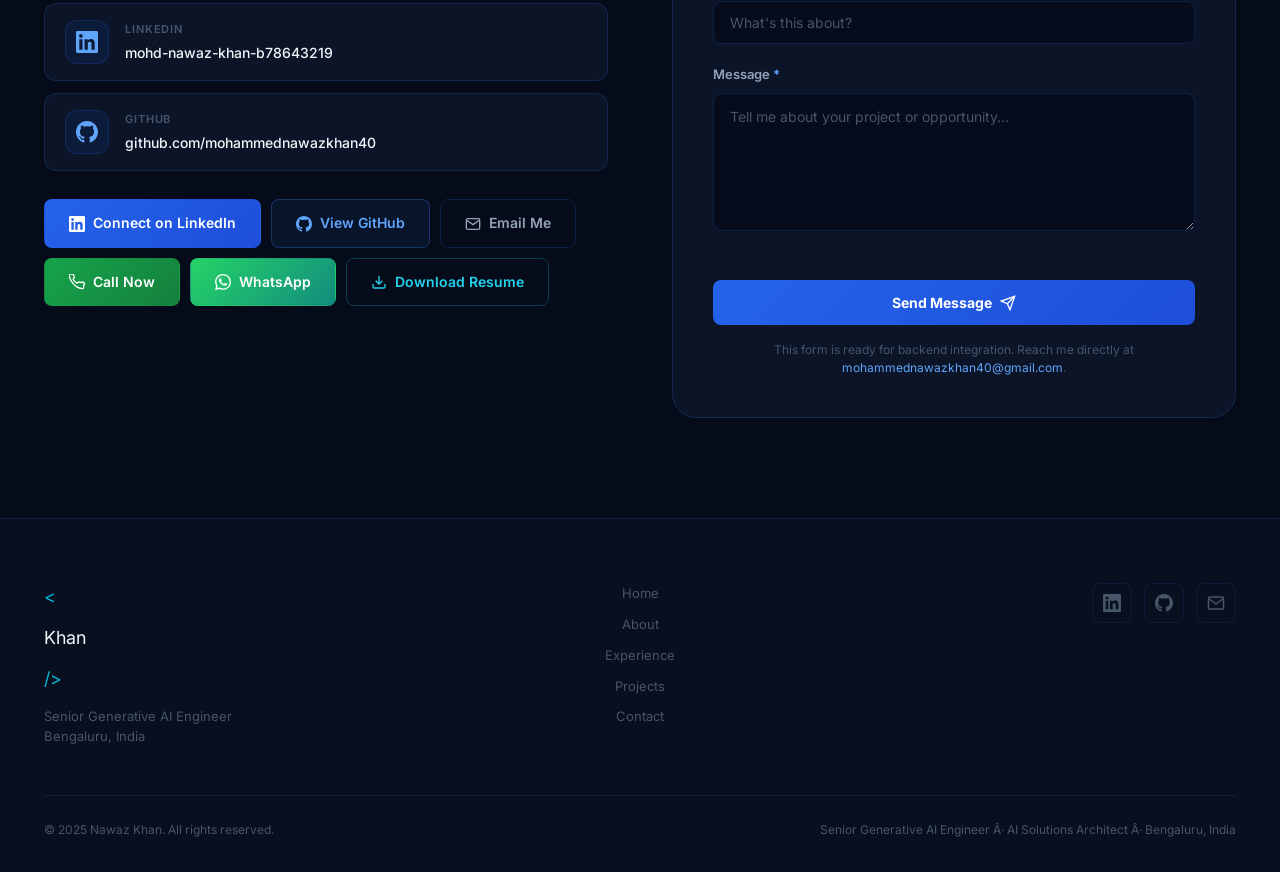
==== commit 5029ccf9: "Fix GitHub URL, add Call Now + WhatsApp buttons and floating widgets" ====
--- a/index.html
+++ b/index.html
@@ -1,4 +1,4 @@
-<!DOCTYPE html>
+﻿<!DOCTYPE html>
 <html lang="en">
 <head>
   <meta charset="UTF-8" />
@@ -36,7 +36,7 @@
 </head>
 <body>
 
-  <!-- ═══════════════════════════════════════════ NAVIGATION ═══ -->
+  <!-- â•â•â•â•â•â•â•â•â•â•â•â•â•â•â•â•â•â•â•â•â•â•â•â•â•â•â•â•â•â•â•â•â•â•â•â•â•â•â•â•â•â•â• NAVIGATION â•â•â• -->
   <nav class="navbar" id="navbar" role="navigation" aria-label="Main navigation">
     <div class="nav-container">
       <a href="#home" class="nav-logo" aria-label="Nawaz Khan - Home">
@@ -61,8 +61,11 @@
         <a href="https://www.linkedin.com/in/mohd-nawaz-khan-b78643219" target="_blank" rel="noopener noreferrer" class="nav-icon-btn" aria-label="LinkedIn Profile">
           <svg width="18" height="18" viewBox="0 0 24 24" fill="currentColor" aria-hidden="true"><path d="M20.447 20.452h-3.554v-5.569c0-1.328-.027-3.037-1.852-3.037-1.853 0-2.136 1.445-2.136 2.939v5.667H9.351V9h3.414v1.561h.046c.477-.9 1.637-1.85 3.37-1.85 3.601 0 4.267 2.37 4.267 5.455v6.286zM5.337 7.433a2.062 2.062 0 01-2.063-2.065 2.064 2.064 0 112.063 2.065zm1.782 13.019H3.555V9h3.564v11.452zM22.225 0H1.771C.792 0 0 .774 0 1.729v20.542C0 23.227.792 24 1.771 24h20.451C23.2 24 24 23.227 24 22.271V1.729C24 .774 23.2 0 22.222 0h.003z"/></svg>
         </a>
-        <a href="https://github.com/Nawaz-Khan" target="_blank" rel="noopener noreferrer" class="nav-icon-btn" aria-label="GitHub Profile">
+        <a href="https://github.com/mohammednawazkhan40" target="_blank" rel="noopener noreferrer" class="nav-icon-btn" aria-label="GitHub Profile">
           <svg width="18" height="18" viewBox="0 0 24 24" fill="currentColor" aria-hidden="true"><path d="M12 0C5.374 0 0 5.373 0 12c0 5.302 3.438 9.8 8.207 11.387.599.111.793-.261.793-.577v-2.234c-3.338.726-4.033-1.416-4.033-1.416-.546-1.387-1.333-1.756-1.333-1.756-1.089-.745.083-.729.083-.729 1.205.084 1.839 1.237 1.839 1.237 1.07 1.834 2.807 1.304 3.492.997.107-.775.418-1.305.762-1.604-2.665-.305-5.467-1.334-5.467-5.931 0-1.311.469-2.381 1.236-3.221-.124-.303-.535-1.524.117-3.176 0 0 1.008-.322 3.301 1.23A11.509 11.509 0 0112 5.803c1.02.005 2.047.138 3.006.404 2.291-1.552 3.297-1.23 3.297-1.23.653 1.653.242 2.874.118 3.176.77.84 1.235 1.911 1.235 3.221 0 4.609-2.807 5.624-5.479 5.921.43.372.823 1.102.823 2.222v3.293c0 .319.192.694.801.576C20.566 21.797 24 17.3 24 12c0-6.627-5.373-12-12-12z"/></svg>
+        </a>
+        <a href="https://wa.me/918088050599?text=Hi%20Nawaz%2C%20I%20came%20across%20your%20portfolio%20and%20would%20like%20to%20connect!" target="_blank" rel="noopener noreferrer" class="nav-icon-btn nav-whatsapp" aria-label="WhatsApp">
+          <svg width="18" height="18" viewBox="0 0 24 24" fill="currentColor" aria-hidden="true"><path d="M17.472 14.382c-.297-.149-1.758-.867-2.03-.967-.273-.099-.471-.148-.67.15-.197.297-.767.966-.94 1.164-.173.199-.347.223-.644.075-.297-.15-1.255-.463-2.39-1.475-.883-.788-1.48-1.761-1.653-2.059-.173-.297-.018-.458.13-.606.134-.133.298-.347.446-.52.149-.174.198-.298.298-.497.099-.198.05-.371-.025-.52-.075-.149-.669-1.612-.916-2.207-.242-.579-.487-.5-.669-.51-.173-.008-.371-.01-.57-.01-.198 0-.52.074-.792.372-.272.297-1.04 1.016-1.04 2.479 0 1.462 1.065 2.875 1.213 3.074.149.198 2.096 3.2 5.077 4.487.709.306 1.262.489 1.694.625.712.227 1.36.195 1.871.118.571-.085 1.758-.719 2.006-1.413.248-.694.248-1.289.173-1.413-.074-.124-.272-.198-.57-.347m-5.421 7.403h-.004a9.87 9.87 0 01-5.031-1.378l-.361-.214-3.741.982.998-3.648-.235-.374a9.86 9.86 0 01-1.51-5.26c.001-5.45 4.436-9.884 9.888-9.884 2.64 0 5.122 1.03 6.988 2.898a9.825 9.825 0 012.893 6.994c-.003 5.45-4.437 9.884-9.885 9.884m8.413-18.297A11.815 11.815 0 0012.05 0C5.495 0 .16 5.335.157 11.892c0 2.096.547 4.142 1.588 5.945L.057 24l6.305-1.654a11.882 11.882 0 005.683 1.448h.005c6.554 0 11.89-5.335 11.893-11.893a11.821 11.821 0 00-3.48-8.413z"/></svg>
         </a>
         <a href="assets/resume.pdf" download="Nawaz_Khan_Resume.pdf" class="btn-resume" aria-label="Download Resume">
           <svg width="14" height="14" viewBox="0 0 24 24" fill="none" stroke="currentColor" stroke-width="2.5" aria-hidden="true"><path d="M21 15v4a2 2 0 01-2 2H5a2 2 0 01-2-2v-4"/><polyline points="7 10 12 15 17 10"/><line x1="12" y1="15" x2="12" y2="3"/></svg>
@@ -95,7 +98,7 @@
       </ul>
       <div class="mobile-nav-actions">
         <a href="https://www.linkedin.com/in/mohd-nawaz-khan-b78643219" target="_blank" rel="noopener noreferrer" class="btn-primary">LinkedIn</a>
-        <a href="https://github.com/Nawaz-Khan" target="_blank" rel="noopener noreferrer" class="btn-secondary">GitHub</a>
+        <a href="https://github.com/mohammednawazkhan40" target="_blank" rel="noopener noreferrer" class="btn-secondary">GitHub</a>
         <a href="assets/resume.pdf" download="Nawaz_Khan_Resume.pdf" class="btn-resume-mobile">Download Resume</a>
       </div>
     </div>
@@ -103,7 +106,7 @@
 
   <main>
 
-    <!-- ═══════════════════════════════════════════ HERO ═══════ -->
+    <!-- â•â•â•â•â•â•â•â•â•â•â•â•â•â•â•â•â•â•â•â•â•â•â•â•â•â•â•â•â•â•â•â•â•â•â•â•â•â•â•â•â•â•â• HERO â•â•â•â•â•â•â• -->
     <section id="home" class="hero-section" aria-label="Hero">
       <div class="hero-bg">
         <canvas id="heroCanvas" aria-hidden="true"></canvas>
@@ -146,6 +149,10 @@
               <svg width="16" height="16" viewBox="0 0 24 24" fill="none" stroke="currentColor" stroke-width="2" aria-hidden="true"><path d="M21 15a2 2 0 01-2 2H7l-4 4V5a2 2 0 012-2h14a2 2 0 012 2z"/></svg>
               Let's Connect
             </a>
+            <a href="https://wa.me/918088050599?text=Hi%20Nawaz%2C%20I%20came%20across%20your%20portfolio%20and%20would%20like%20to%20connect!" target="_blank" rel="noopener noreferrer" class="btn-whatsapp">
+              <svg width="16" height="16" viewBox="0 0 24 24" fill="currentColor" aria-hidden="true"><path d="M17.472 14.382c-.297-.149-1.758-.867-2.03-.967-.273-.099-.471-.148-.67.15-.197.297-.767.966-.94 1.164-.173.199-.347.223-.644.075-.297-.15-1.255-.463-2.39-1.475-.883-.788-1.48-1.761-1.653-2.059-.173-.297-.018-.458.13-.606.134-.133.298-.347.446-.52.149-.174.198-.298.298-.497.099-.198.05-.371-.025-.52-.075-.149-.669-1.612-.916-2.207-.242-.579-.487-.5-.669-.51-.173-.008-.371-.01-.57-.01-.198 0-.52.074-.792.372-.272.297-1.04 1.016-1.04 2.479 0 1.462 1.065 2.875 1.213 3.074.149.198 2.096 3.2 5.077 4.487.709.306 1.262.489 1.694.625.712.227 1.36.195 1.871.118.571-.085 1.758-.719 2.006-1.413.248-.694.248-1.289.173-1.413-.074-.124-.272-.198-.57-.347m-5.421 7.403h-.004a9.87 9.87 0 01-5.031-1.378l-.361-.214-3.741.982.998-3.648-.235-.374a9.86 9.86 0 01-1.51-5.26c.001-5.45 4.436-9.884 9.888-9.884 2.64 0 5.122 1.03 6.988 2.898a9.825 9.825 0 012.893 6.994c-.003 5.45-4.437 9.884-9.885 9.884m8.413-18.297A11.815 11.815 0 0012.05 0C5.495 0 .16 5.335.157 11.892c0 2.096.547 4.142 1.588 5.945L.057 24l6.305-1.654a11.882 11.882 0 005.683 1.448h.005c6.554 0 11.89-5.335 11.893-11.893a11.821 11.821 0 00-3.48-8.413z"/></svg>
+              WhatsApp
+            </a>
           </div>
 
           <div class="hero-badges" role="list" aria-label="Core capabilities">
@@ -214,7 +221,7 @@
 
     </section>
 
-    <!-- ═══════════════════════════════════════════ ABOUT ══════ -->
+    <!-- â•â•â•â•â•â•â•â•â•â•â•â•â•â•â•â•â•â•â•â•â•â•â•â•â•â•â•â•â•â•â•â•â•â•â•â•â•â•â•â•â•â•â• ABOUT â•â•â•â•â•â• -->
     <section id="about" class="section" aria-labelledby="about-heading">
       <div class="container">
         <div class="section-header" data-animate="fade-up">
@@ -296,7 +303,7 @@
       </div>
     </section>
 
-    <!-- ═══════════════════════════════════════════ EXPERTISE ══ -->
+    <!-- â•â•â•â•â•â•â•â•â•â•â•â•â•â•â•â•â•â•â•â•â•â•â•â•â•â•â•â•â•â•â•â•â•â•â•â•â•â•â•â•â•â•â• EXPERTISE â•â• -->
     <section id="expertise" class="section section-alt" aria-labelledby="expertise-heading">
       <div class="container">
         <div class="section-header" data-animate="fade-up">
@@ -415,7 +422,7 @@
       </div>
     </section>
 
-    <!-- ═══════════════════════════════════════════ EXPERIENCE ═ -->
+    <!-- â•â•â•â•â•â•â•â•â•â•â•â•â•â•â•â•â•â•â•â•â•â•â•â•â•â•â•â•â•â•â•â•â•â•â•â•â•â•â•â•â•â•â• EXPERIENCE â• -->
     <section id="experience" class="section" aria-labelledby="experience-heading">
       <div class="container">
         <div class="section-header" data-animate="fade-up">
@@ -442,7 +449,7 @@
                 <div class="timeline-meta">
                   <span class="timeline-period">
                     <svg width="14" height="14" viewBox="0 0 24 24" fill="none" stroke="currentColor" stroke-width="2" aria-hidden="true"><rect x="3" y="4" width="18" height="18" rx="2"/><line x1="16" y1="2" x2="16" y2="6"/><line x1="8" y1="2" x2="8" y2="6"/><line x1="3" y1="10" x2="21" y2="10"/></svg>
-                    07/2024 – Present
+                    07/2024 â€“ Present
                   </span>
                   <span class="timeline-location">
                     <svg width="14" height="14" viewBox="0 0 24 24" fill="none" stroke="currentColor" stroke-width="2" aria-hidden="true"><path d="M21 10c0 7-9 13-9 13s-9-6-9-13a9 9 0 0118 0z"/><circle cx="12" cy="10" r="3"/></svg>
@@ -481,7 +488,7 @@
                 <div class="timeline-meta">
                   <span class="timeline-period">
                     <svg width="14" height="14" viewBox="0 0 24 24" fill="none" stroke="currentColor" stroke-width="2" aria-hidden="true"><rect x="3" y="4" width="18" height="18" rx="2"/><line x1="16" y1="2" x2="16" y2="6"/><line x1="8" y1="2" x2="8" y2="6"/><line x1="3" y1="10" x2="21" y2="10"/></svg>
-                    11/2022 – 06/2024
+                    11/2022 â€“ 06/2024
                   </span>
                 </div>
               </div>
@@ -513,7 +520,7 @@
                 <div class="timeline-meta">
                   <span class="timeline-period">
                     <svg width="14" height="14" viewBox="0 0 24 24" fill="none" stroke="currentColor" stroke-width="2" aria-hidden="true"><rect x="3" y="4" width="18" height="18" rx="2"/><line x1="16" y1="2" x2="16" y2="6"/><line x1="8" y1="2" x2="8" y2="6"/><line x1="3" y1="10" x2="21" y2="10"/></svg>
-                    09/2020 – 08/2022
+                    09/2020 â€“ 08/2022
                   </span>
                 </div>
               </div>
@@ -534,7 +541,7 @@
       </div>
     </section>
 
-    <!-- ═══════════════════════════════════════════ PROJECTS ═══ -->
+    <!-- â•â•â•â•â•â•â•â•â•â•â•â•â•â•â•â•â•â•â•â•â•â•â•â•â•â•â•â•â•â•â•â•â•â•â•â•â•â•â•â•â•â•â• PROJECTS â•â•â• -->
     <section id="projects" class="section section-alt" aria-labelledby="projects-heading">
       <div class="container">
         <div class="section-header" data-animate="fade-up">
@@ -561,15 +568,15 @@
               <div class="project-architecture" aria-label="Architecture diagram for Enterprise AI Knowledge Assistant">
                 <div class="arch-flow">
                   <div class="arch-node">User Query</div>
-                  <div class="arch-arrow">↓</div>
+                  <div class="arch-arrow">â†“</div>
                   <div class="arch-node">FastAPI</div>
-                  <div class="arch-arrow">↓</div>
+                  <div class="arch-arrow">â†“</div>
                   <div class="arch-node highlight">RAG Pipeline</div>
-                  <div class="arch-arrow">↓</div>
+                  <div class="arch-arrow">â†“</div>
                   <div class="arch-node">Pinecone Vector Search</div>
-                  <div class="arch-arrow">↓</div>
+                  <div class="arch-arrow">â†“</div>
                   <div class="arch-node highlight">GPT-4</div>
-                  <div class="arch-arrow">↓</div>
+                  <div class="arch-arrow">â†“</div>
                   <div class="arch-node result">Grounded Enterprise Answer</div>
                 </div>
                 <p class="arch-caption">Conceptual architecture representation</p>
@@ -625,15 +632,15 @@
               <div class="project-architecture" aria-label="Voice AI pipeline diagram">
                 <div class="arch-flow voice-flow">
                   <div class="arch-node">Customer Voice</div>
-                  <div class="arch-arrow">↓</div>
+                  <div class="arch-arrow">â†“</div>
                   <div class="arch-node highlight">Speech-to-Text (Whisper)</div>
-                  <div class="arch-arrow">↓</div>
+                  <div class="arch-arrow">â†“</div>
                   <div class="arch-node">AI Processing (OpenAI)</div>
-                  <div class="arch-arrow">↓</div>
+                  <div class="arch-arrow">â†“</div>
                   <div class="arch-node highlight">Response Generation</div>
-                  <div class="arch-arrow">↓</div>
+                  <div class="arch-arrow">â†“</div>
                   <div class="arch-node">Text-to-Speech (ElevenLabs)</div>
-                  <div class="arch-arrow">↓</div>
+                  <div class="arch-arrow">â†“</div>
                   <div class="arch-node result">Customer + Call Summary</div>
                 </div>
                 <p class="arch-caption">Conceptual voice pipeline representation</p>
@@ -664,7 +671,7 @@
                   <span class="doc-type">Resumes</span>
                   <span class="doc-type">Reports</span>
                 </div>
-                <div class="doc-arrow">↓</div>
+                <div class="doc-arrow">â†“</div>
                 <div class="doc-capabilities">
                   <span class="doc-cap">Extract</span>
                   <span class="doc-cap">Classify</span>
@@ -721,7 +728,7 @@
       </div>
     </section>
 
-    <!-- ═══════════════════════════════════════════ TECH STACK ═ -->
+    <!-- â•â•â•â•â•â•â•â•â•â•â•â•â•â•â•â•â•â•â•â•â•â•â•â•â•â•â•â•â•â•â•â•â•â•â•â•â•â•â•â•â•â•â• TECH STACK â• -->
     <section id="techstack" class="section" aria-labelledby="techstack-heading">
       <div class="container">
         <div class="section-header" data-animate="fade-up">
@@ -808,7 +815,7 @@
       </div>
     </section>
 
-    <!-- ═══════════════════════════════════════════ ARCHITECTURE ═ -->
+    <!-- â•â•â•â•â•â•â•â•â•â•â•â•â•â•â•â•â•â•â•â•â•â•â•â•â•â•â•â•â•â•â•â•â•â•â•â•â•â•â•â•â•â•â• ARCHITECTURE â• -->
     <section id="architecture" class="section section-alt" aria-labelledby="arch-heading">
       <div class="container">
         <div class="section-header" data-animate="fade-up">
@@ -909,14 +916,14 @@
       </div>
     </section>
 
-    <!-- ═══════════════════════════════════════════ AI LIFECYCLE ═ -->
+    <!-- â•â•â•â•â•â•â•â•â•â•â•â•â•â•â•â•â•â•â•â•â•â•â•â•â•â•â•â•â•â•â•â•â•â•â•â•â•â•â•â•â•â•â• AI LIFECYCLE â• -->
     <section id="workflow" class="section" aria-labelledby="workflow-heading">
       <div class="container">
         <div class="section-header" data-animate="fade-up">
           <span class="section-tag">End-to-End Engineering</span>
           <h2 id="workflow-heading" class="section-title">From Prototype to Production</h2>
           <div class="section-line" aria-hidden="true"></div>
-          <p class="section-subtitle">I work across the entire AI application lifecycle — from designing architecture and integrating foundation models to building APIs, connecting enterprise systems, containerizing, and deploying scalable cloud solutions.</p>
+          <p class="section-subtitle">I work across the entire AI application lifecycle â€” from designing architecture and integrating foundation models to building APIs, connecting enterprise systems, containerizing, and deploying scalable cloud solutions.</p>
         </div>
 
         <div class="workflow-steps" role="list" data-animate="fade-up">
@@ -1004,7 +1011,7 @@
       </div>
     </section>
 
-    <!-- ═══════════════════════════════════════════ FULL STACK ══ -->
+    <!-- â•â•â•â•â•â•â•â•â•â•â•â•â•â•â•â•â•â•â•â•â•â•â•â•â•â•â•â•â•â•â•â•â•â•â•â•â•â•â•â•â•â•â• FULL STACK â•â• -->
     <section id="fullstack" class="section section-alt" aria-labelledby="fullstack-heading">
       <div class="container">
         <div class="section-header" data-animate="fade-up">
@@ -1034,7 +1041,7 @@
       </div>
     </section>
 
-    <!-- ═══════════════════════════════════════════ CERTIFICATIONS ═ -->
+    <!-- â•â•â•â•â•â•â•â•â•â•â•â•â•â•â•â•â•â•â•â•â•â•â•â•â•â•â•â•â•â•â•â•â•â•â•â•â•â•â•â•â•â•â• CERTIFICATIONS â• -->
     <section id="certifications" class="section" aria-labelledby="cert-heading">
       <div class="container">
         <div class="section-header" data-animate="fade-up">
@@ -1069,7 +1076,7 @@
       </div>
     </section>
 
-    <!-- ═══════════════════════════════════════════ ACHIEVEMENTS ═ -->
+    <!-- â•â•â•â•â•â•â•â•â•â•â•â•â•â•â•â•â•â•â•â•â•â•â•â•â•â•â•â•â•â•â•â•â•â•â•â•â•â•â•â•â•â•â• ACHIEVEMENTS â• -->
     <section id="achievements" class="section section-alt" aria-labelledby="achievements-heading">
       <div class="container">
         <div class="section-header" data-animate="fade-up">
@@ -1110,7 +1117,7 @@
       </div>
     </section>
 
-    <!-- ═══════════════════════════════════════════ CONTACT ═════ -->
+    <!-- â•â•â•â•â•â•â•â•â•â•â•â•â•â•â•â•â•â•â•â•â•â•â•â•â•â•â•â•â•â•â•â•â•â•â•â•â•â•â•â•â•â•â• CONTACT â•â•â•â•â• -->
     <section id="contact" class="section" aria-labelledby="contact-heading">
       <div class="container">
         <div class="section-header" data-animate="fade-up">
@@ -1144,6 +1151,16 @@
                 </div>
               </a>
 
+              <a href="https://wa.me/918088050599?text=Hi%20Nawaz%2C%20I%20came%20across%20your%20portfolio%20and%20would%20like%20to%20connect!" target="_blank" rel="noopener noreferrer" class="contact-card contact-card-whatsapp">
+                <div class="contact-card-icon contact-card-icon-whatsapp" aria-hidden="true">
+                  <svg width="22" height="22" viewBox="0 0 24 24" fill="currentColor"><path d="M17.472 14.382c-.297-.149-1.758-.867-2.03-.967-.273-.099-.471-.148-.67.15-.197.297-.767.966-.94 1.164-.173.199-.347.223-.644.075-.297-.15-1.255-.463-2.39-1.475-.883-.788-1.48-1.761-1.653-2.059-.173-.297-.018-.458.13-.606.134-.133.298-.347.446-.52.149-.174.198-.298.298-.497.099-.198.05-.371-.025-.52-.075-.149-.669-1.612-.916-2.207-.242-.579-.487-.5-.669-.51-.173-.008-.371-.01-.57-.01-.198 0-.52.074-.792.372-.272.297-1.04 1.016-1.04 2.479 0 1.462 1.065 2.875 1.213 3.074.149.198 2.096 3.2 5.077 4.487.709.306 1.262.489 1.694.625.712.227 1.36.195 1.871.118.571-.085 1.758-.719 2.006-1.413.248-.694.248-1.289.173-1.413-.074-.124-.272-.198-.57-.347m-5.421 7.403h-.004a9.87 9.87 0 01-5.031-1.378l-.361-.214-3.741.982.998-3.648-.235-.374a9.86 9.86 0 01-1.51-5.26c.001-5.45 4.436-9.884 9.888-9.884 2.64 0 5.122 1.03 6.988 2.898a9.825 9.825 0 012.893 6.994c-.003 5.45-4.437 9.884-9.885 9.884m8.413-18.297A11.815 11.815 0 0012.05 0C5.495 0 .16 5.335.157 11.892c0 2.096.547 4.142 1.588 5.945L.057 24l6.305-1.654a11.882 11.882 0 005.683 1.448h.005c6.554 0 11.89-5.335 11.893-11.893a11.821 11.821 0 00-3.48-8.413z"/></svg>
+                </div>
+                <div>
+                  <div class="contact-card-label">WhatsApp</div>
+                  <div class="contact-card-value">+91 8088050599 — Chat Now</div>
+                </div>
+              </a>
+
               <div class="contact-card no-link">
                 <div class="contact-card-icon" aria-hidden="true">
                   <svg width="22" height="22" viewBox="0 0 24 24" fill="none" stroke="currentColor" stroke-width="1.5"><path d="M21 10c0 7-9 13-9 13s-9-6-9-13a9 9 0 0118 0z"/><circle cx="12" cy="10" r="3"/></svg>
@@ -1164,13 +1181,13 @@
                 </div>
               </a>
 
-              <a href="https://github.com/Nawaz-Khan" target="_blank" rel="noopener noreferrer" class="contact-card">
+              <a href="https://github.com/mohammednawazkhan40" target="_blank" rel="noopener noreferrer" class="contact-card">
                 <div class="contact-card-icon" aria-hidden="true">
                   <svg width="22" height="22" viewBox="0 0 24 24" fill="currentColor"><path d="M12 0C5.374 0 0 5.373 0 12c0 5.302 3.438 9.8 8.207 11.387.599.111.793-.261.793-.577v-2.234c-3.338.726-4.033-1.416-4.033-1.416-.546-1.387-1.333-1.756-1.333-1.756-1.089-.745.083-.729.083-.729 1.205.084 1.839 1.237 1.839 1.237 1.07 1.834 2.807 1.304 3.492.997.107-.775.418-1.305.762-1.604-2.665-.305-5.467-1.334-5.467-5.931 0-1.311.469-2.381 1.236-3.221-.124-.303-.535-1.524.117-3.176 0 0 1.008-.322 3.301 1.23A11.509 11.509 0 0112 5.803c1.02.005 2.047.138 3.006.404 2.291-1.552 3.297-1.23 3.297-1.23.653 1.653.242 2.874.118 3.176.77.84 1.235 1.911 1.235 3.221 0 4.609-2.807 5.624-5.479 5.921.43.372.823 1.102.823 2.222v3.293c0 .319.192.694.801.576C20.566 21.797 24 17.3 24 12c0-6.627-5.373-12-12-12z"/></svg>
                 </div>
                 <div>
                   <div class="contact-card-label">GitHub</div>
-                  <div class="contact-card-value">github.com/Nawaz-Khan</div>
+                  <div class="contact-card-value">github.com/mohammednawazkhan40</div>
                 </div>
               </a>
             </div>
@@ -1180,7 +1197,7 @@
                 <svg width="16" height="16" viewBox="0 0 24 24" fill="currentColor" aria-hidden="true"><path d="M20.447 20.452h-3.554v-5.569c0-1.328-.027-3.037-1.852-3.037-1.853 0-2.136 1.445-2.136 2.939v5.667H9.351V9h3.414v1.561h.046c.477-.9 1.637-1.85 3.37-1.85 3.601 0 4.267 2.37 4.267 5.455v6.286zM5.337 7.433a2.062 2.062 0 01-2.063-2.065 2.064 2.064 0 112.063 2.065zm1.782 13.019H3.555V9h3.564v11.452zM22.225 0H1.771C.792 0 0 .774 0 1.729v20.542C0 23.227.792 24 1.771 24h20.451C23.2 24 24 23.227 24 22.271V1.729C24 .774 23.2 0 22.222 0h.003z"/></svg>
                 Connect on LinkedIn
               </a>
-              <a href="https://github.com/Nawaz-Khan" target="_blank" rel="noopener noreferrer" class="btn-secondary">
+              <a href="https://github.com/mohammednawazkhan40" target="_blank" rel="noopener noreferrer" class="btn-secondary">
                 <svg width="16" height="16" viewBox="0 0 24 24" fill="currentColor" aria-hidden="true"><path d="M12 0C5.374 0 0 5.373 0 12c0 5.302 3.438 9.8 8.207 11.387.599.111.793-.261.793-.577v-2.234c-3.338.726-4.033-1.416-4.033-1.416-.546-1.387-1.333-1.756-1.333-1.756-1.089-.745.083-.729.083-.729 1.205.084 1.839 1.237 1.839 1.237 1.07 1.834 2.807 1.304 3.492.997.107-.775.418-1.305.762-1.604-2.665-.305-5.467-1.334-5.467-5.931 0-1.311.469-2.381 1.236-3.221-.124-.303-.535-1.524.117-3.176 0 0 1.008-.322 3.301 1.23A11.509 11.509 0 0112 5.803c1.02.005 2.047.138 3.006.404 2.291-1.552 3.297-1.23 3.297-1.23.653 1.653.242 2.874.118 3.176.77.84 1.235 1.911 1.235 3.221 0 4.609-2.807 5.624-5.479 5.921.43.372.823 1.102.823 2.222v3.293c0 .319.192.694.801.576C20.566 21.797 24 17.3 24 12c0-6.627-5.373-12-12-12z"/></svg>
                 View GitHub
               </a>
@@ -1188,6 +1205,14 @@
                 <svg width="16" height="16" viewBox="0 0 24 24" fill="none" stroke="currentColor" stroke-width="2" aria-hidden="true"><path d="M4 4h16c1.1 0 2 .9 2 2v12c0 1.1-.9 2-2 2H4c-1.1 0-2-.9-2-2V6c0-1.1.9-2 2-2z"/><polyline points="22,6 12,13 2,6"/></svg>
                 Email Me
               </a>
+              <a href="tel:+918088050599" class="btn-call">
+                <svg width="16" height="16" viewBox="0 0 24 24" fill="none" stroke="currentColor" stroke-width="2" aria-hidden="true"><path d="M22 16.92v3a2 2 0 01-2.18 2 19.79 19.79 0 01-8.63-3.07A19.5 19.5 0 013.07 9.81 19.79 19.79 0 01.07 1.18 2 2 0 012.03 0h3a2 2 0 012 1.72c.127.96.361 1.903.7 2.81a2 2 0 01-.45 2.11L6.09 7.91a16 16 0 006 6l1.27-1.27a2 2 0 012.11-.45c.907.339 1.85.573 2.81.7A2 2 0 0122 16.92z"/></svg>
+                Call Now
+              </a>
+              <a href="https://wa.me/918088050599?text=Hi%20Nawaz%2C%20I%20came%20across%20your%20portfolio%20and%20would%20like%20to%20connect!" target="_blank" rel="noopener noreferrer" class="btn-whatsapp">
+                <svg width="16" height="16" viewBox="0 0 24 24" fill="currentColor" aria-hidden="true"><path d="M17.472 14.382c-.297-.149-1.758-.867-2.03-.967-.273-.099-.471-.148-.67.15-.197.297-.767.966-.94 1.164-.173.199-.347.223-.644.075-.297-.15-1.255-.463-2.39-1.475-.883-.788-1.48-1.761-1.653-2.059-.173-.297-.018-.458.13-.606.134-.133.298-.347.446-.52.149-.174.198-.298.298-.497.099-.198.05-.371-.025-.52-.075-.149-.669-1.612-.916-2.207-.242-.579-.487-.5-.669-.51-.173-.008-.371-.01-.57-.01-.198 0-.52.074-.792.372-.272.297-1.04 1.016-1.04 2.479 0 1.462 1.065 2.875 1.213 3.074.149.198 2.096 3.2 5.077 4.487.709.306 1.262.489 1.694.625.712.227 1.36.195 1.871.118.571-.085 1.758-.719 2.006-1.413.248-.694.248-1.289.173-1.413-.074-.124-.272-.198-.57-.347m-5.421 7.403h-.004a9.87 9.87 0 01-5.031-1.378l-.361-.214-3.741.982.998-3.648-.235-.374a9.86 9.86 0 01-1.51-5.26c.001-5.45 4.436-9.884 9.888-9.884 2.64 0 5.122 1.03 6.988 2.898a9.825 9.825 0 012.893 6.994c-.003 5.45-4.437 9.884-9.885 9.884m8.413-18.297A11.815 11.815 0 0012.05 0C5.495 0 .16 5.335.157 11.892c0 2.096.547 4.142 1.588 5.945L.057 24l6.305-1.654a11.882 11.882 0 005.683 1.448h.005c6.554 0 11.89-5.335 11.893-11.893a11.821 11.821 0 00-3.48-8.413z"/></svg>
+                WhatsApp
+              </a>
               <a href="assets/resume.pdf" download="Nawaz_Khan_Resume.pdf" class="btn-resume-lg">
                 <svg width="16" height="16" viewBox="0 0 24 24" fill="none" stroke="currentColor" stroke-width="2" aria-hidden="true"><path d="M21 15v4a2 2 0 01-2 2H5a2 2 0 01-2-2v-4"/><polyline points="7 10 12 15 17 10"/><line x1="12" y1="15" x2="12" y2="3"/></svg>
                 Download Resume
@@ -1236,7 +1261,7 @@
 
   </main>
 
-  <!-- ═══════════════════════════════════════════ FOOTER ════════ -->
+  <!-- â•â•â•â•â•â•â•â•â•â•â•â•â•â•â•â•â•â•â•â•â•â•â•â•â•â•â•â•â•â•â•â•â•â•â•â•â•â•â•â•â•â•â• FOOTER â•â•â•â•â•â•â•â• -->
   <footer class="footer" role="contentinfo">
     <div class="container">
       <div class="footer-content">
@@ -1255,7 +1280,7 @@
           <a href="https://www.linkedin.com/in/mohd-nawaz-khan-b78643219" target="_blank" rel="noopener noreferrer" aria-label="LinkedIn">
             <svg width="18" height="18" viewBox="0 0 24 24" fill="currentColor" aria-hidden="true"><path d="M20.447 20.452h-3.554v-5.569c0-1.328-.027-3.037-1.852-3.037-1.853 0-2.136 1.445-2.136 2.939v5.667H9.351V9h3.414v1.561h.046c.477-.9 1.637-1.85 3.37-1.85 3.601 0 4.267 2.37 4.267 5.455v6.286zM5.337 7.433a2.062 2.062 0 01-2.063-2.065 2.064 2.064 0 112.063 2.065zm1.782 13.019H3.555V9h3.564v11.452zM22.225 0H1.771C.792 0 0 .774 0 1.729v20.542C0 23.227.792 24 1.771 24h20.451C23.2 24 24 23.227 24 22.271V1.729C24 .774 23.2 0 22.222 0h.003z"/></svg>
           </a>
-          <a href="https://github.com/Nawaz-Khan" target="_blank" rel="noopener noreferrer" aria-label="GitHub">
+          <a href="https://github.com/mohammednawazkhan40" target="_blank" rel="noopener noreferrer" aria-label="GitHub">
             <svg width="18" height="18" viewBox="0 0 24 24" fill="currentColor" aria-hidden="true"><path d="M12 0C5.374 0 0 5.373 0 12c0 5.302 3.438 9.8 8.207 11.387.599.111.793-.261.793-.577v-2.234c-3.338.726-4.033-1.416-4.033-1.416-.546-1.387-1.333-1.756-1.333-1.756-1.089-.745.083-.729.083-.729 1.205.084 1.839 1.237 1.839 1.237 1.07 1.834 2.807 1.304 3.492.997.107-.775.418-1.305.762-1.604-2.665-.305-5.467-1.334-5.467-5.931 0-1.311.469-2.381 1.236-3.221-.124-.303-.535-1.524.117-3.176 0 0 1.008-.322 3.301 1.23A11.509 11.509 0 0112 5.803c1.02.005 2.047.138 3.006.404 2.291-1.552 3.297-1.23 3.297-1.23.653 1.653.242 2.874.118 3.176.77.84 1.235 1.911 1.235 3.221 0 4.609-2.807 5.624-5.479 5.921.43.372.823 1.102.823 2.222v3.293c0 .319.192.694.801.576C20.566 21.797 24 17.3 24 12c0-6.627-5.373-12-12-12z"/></svg>
           </a>
           <a href="mailto:mohammednawazkhan40@gmail.com" aria-label="Email">
@@ -1265,7 +1290,7 @@
       </div>
       <div class="footer-bottom">
         <p>&copy; 2025 Nawaz Khan. All rights reserved.</p>
-        <p>Senior Generative AI Engineer · AI Solutions Architect · Bengaluru, India</p>
+        <p>Senior Generative AI Engineer Â· AI Solutions Architect Â· Bengaluru, India</p>
       </div>
     </div>
   </footer>
@@ -1275,7 +1300,20 @@
     <svg width="18" height="18" viewBox="0 0 24 24" fill="none" stroke="currentColor" stroke-width="2.5" aria-hidden="true"><polyline points="18 15 12 9 6 15"/></svg>
   </button>
 
+  <!-- Floating Call Now Button -->
+  <a href="tel:+918088050599" class="call-float" aria-label="Call Nawaz Khan">
+    <svg width="22" height="22" viewBox="0 0 24 24" fill="none" stroke="currentColor" stroke-width="2.2" aria-hidden="true"><path d="M22 16.92v3a2 2 0 01-2.18 2 19.79 19.79 0 01-8.63-3.07A19.5 19.5 0 013.07 9.81 19.79 19.79 0 01.07 1.18 2 2 0 012.03 0h3a2 2 0 012 1.72c.127.96.361 1.903.7 2.81a2 2 0 01-.45 2.11L6.09 7.91a16 16 0 006 6l1.27-1.27a2 2 0 012.11-.45c.907.339 1.85.573 2.81.7A2 2 0 0122 16.92z"/></svg>
+    <span class="call-float-tooltip">Call Now</span>
+  </a>
+
+  <!-- Floating WhatsApp Button -->
+  <a href="https://wa.me/918088050599?text=Hi%20Nawaz%2C%20I%20came%20across%20your%20portfolio%20and%20would%20like%20to%20connect!" target="_blank" rel="noopener noreferrer" class="whatsapp-float" aria-label="Chat on WhatsApp">
+    <svg width="24" height="24" viewBox="0 0 24 24" fill="currentColor" aria-hidden="true"><path d="M17.472 14.382c-.297-.149-1.758-.867-2.03-.967-.273-.099-.471-.148-.67.15-.197.297-.767.966-.94 1.164-.173.199-.347.223-.644.075-.297-.15-1.255-.463-2.39-1.475-.883-.788-1.48-1.761-1.653-2.059-.173-.297-.018-.458.13-.606.134-.133.298-.347.446-.52.149-.174.198-.298.298-.497.099-.198.05-.371-.025-.52-.075-.149-.669-1.612-.916-2.207-.242-.579-.487-.5-.669-.51-.173-.008-.371-.01-.57-.01-.198 0-.52.074-.792.372-.272.297-1.04 1.016-1.04 2.479 0 1.462 1.065 2.875 1.213 3.074.149.198 2.096 3.2 5.077 4.487.709.306 1.262.489 1.694.625.712.227 1.36.195 1.871.118.571-.085 1.758-.719 2.006-1.413.248-.694.248-1.289.173-1.413-.074-.124-.272-.198-.57-.347m-5.421 7.403h-.004a9.87 9.87 0 01-5.031-1.378l-.361-.214-3.741.982.998-3.648-.235-.374a9.86 9.86 0 01-1.51-5.26c.001-5.45 4.436-9.884 9.888-9.884 2.64 0 5.122 1.03 6.988 2.898a9.825 9.825 0 012.893 6.994c-.003 5.45-4.437 9.884-9.885 9.884m8.413-18.297A11.815 11.815 0 0012.05 0C5.495 0 .16 5.335.157 11.892c0 2.096.547 4.142 1.588 5.945L.057 24l6.305-1.654a11.882 11.882 0 005.683 1.448h.005c6.554 0 11.89-5.335 11.893-11.893a11.821 11.821 0 00-3.48-8.413z"/></svg>
+    <span class="whatsapp-float-tooltip">WhatsApp</span>
+  </a>
+
   <script src="main.js" defer></script>
   <script src="projects.js" defer></script>
 </body>
 </html>
+
--- a/styles.css
+++ b/styles.css
@@ -2204,3 +2204,161 @@
 .nav-logo .logo-text {
   letter-spacing: -0.01em;
 }
+
+/* ──────────────── CALL NOW BUTTON ───────────────────────────── */
+.btn-call {
+  display: inline-flex;
+  align-items: center;
+  gap: 8px;
+  font-size: 14px;
+  font-weight: 600;
+  color: #fff;
+  background: linear-gradient(135deg, #16a34a 0%, #15803d 100%);
+  border: 1px solid transparent;
+  padding: 12px 24px;
+  border-radius: var(--radius-sm);
+  transition: all var(--transition-base);
+  white-space: nowrap;
+  text-decoration: none;
+}
+.btn-call:hover {
+  transform: translateY(-2px);
+  box-shadow: 0 8px 24px rgba(22, 163, 74, 0.35);
+  background: linear-gradient(135deg, #22c55e 0%, #16a34a 100%);
+}
+
+/* ──────────────── WHATSAPP BUTTON ───────────────────────────── */
+.btn-whatsapp {
+  display: inline-flex;
+  align-items: center;
+  gap: 8px;
+  font-size: 14px;
+  font-weight: 600;
+  color: #fff;
+  background: linear-gradient(135deg, #25d366 0%, #128c7e 100%);
+  border: 1px solid transparent;
+  padding: 12px 24px;
+  border-radius: var(--radius-sm);
+  transition: all var(--transition-base);
+  white-space: nowrap;
+  text-decoration: none;
+}
+.btn-whatsapp:hover {
+  transform: translateY(-2px);
+  box-shadow: 0 8px 24px rgba(37, 211, 102, 0.35);
+  background: linear-gradient(135deg, #2edb6f 0%, #25d366 100%);
+}
+
+/* ──────────────── NAVBAR WHATSAPP ICON ──────────────────────── */
+.nav-whatsapp {
+  color: #25d366 !important;
+}
+.nav-whatsapp:hover {
+  background: rgba(37, 211, 102, 0.1) !important;
+  color: #2edb6f !important;
+}
+
+/* ──────────────── WHATSAPP CONTACT CARD ─────────────────────── */
+.contact-card-whatsapp {
+  border-color: rgba(37, 211, 102, 0.15) !important;
+}
+.contact-card-whatsapp:hover {
+  border-color: rgba(37, 211, 102, 0.4) !important;
+  background: rgba(37, 211, 102, 0.04) !important;
+}
+.contact-card-icon-whatsapp {
+  background: rgba(37, 211, 102, 0.1) !important;
+  border-color: rgba(37, 211, 102, 0.2) !important;
+  color: #25d366 !important;
+}
+
+/* ──────────────── FLOATING WHATSAPP BUTTON (always visible) ─── */
+.whatsapp-float {
+  position: fixed;
+  bottom: 88px;
+  right: 32px;
+  z-index: 100;
+  width: 52px;
+  height: 52px;
+  display: flex;
+  align-items: center;
+  justify-content: center;
+  background: linear-gradient(135deg, #25d366, #128c7e);
+  border-radius: 50%;
+  box-shadow: 0 4px 20px rgba(37, 211, 102, 0.45);
+  transition: all var(--transition-base);
+  text-decoration: none;
+}
+.whatsapp-float:hover {
+  transform: translateY(-3px) scale(1.05);
+  box-shadow: 0 8px 30px rgba(37, 211, 102, 0.55);
+}
+.whatsapp-float svg {
+  color: #fff;
+}
+.whatsapp-float-tooltip {
+  position: absolute;
+  right: 60px;
+  background: rgba(5, 11, 24, 0.92);
+  color: #f1f5f9;
+  font-size: 12px;
+  font-weight: 600;
+  padding: 6px 12px;
+  border-radius: var(--radius-sm);
+  border: 1px solid rgba(37, 211, 102, 0.2);
+  white-space: nowrap;
+  opacity: 0;
+  pointer-events: none;
+  transition: opacity var(--transition-fast);
+}
+.whatsapp-float:hover .whatsapp-float-tooltip {
+  opacity: 1;
+}
+
+/* ──────────────── FLOATING CALL BUTTON ──────────────────────── */
+.call-float {
+  position: fixed;
+  bottom: 152px;
+  right: 32px;
+  z-index: 100;
+  width: 52px;
+  height: 52px;
+  display: flex;
+  align-items: center;
+  justify-content: center;
+  background: linear-gradient(135deg, #16a34a, #15803d);
+  border-radius: 50%;
+  box-shadow: 0 4px 20px rgba(22, 163, 74, 0.4);
+  transition: all var(--transition-base);
+  text-decoration: none;
+}
+.call-float:hover {
+  transform: translateY(-3px) scale(1.05);
+  box-shadow: 0 8px 30px rgba(22, 163, 74, 0.5);
+}
+.call-float svg {
+  color: #fff;
+}
+.call-float-tooltip {
+  position: absolute;
+  right: 60px;
+  background: rgba(5, 11, 24, 0.92);
+  color: #f1f5f9;
+  font-size: 12px;
+  font-weight: 600;
+  padding: 6px 12px;
+  border-radius: var(--radius-sm);
+  border: 1px solid rgba(22, 163, 74, 0.2);
+  white-space: nowrap;
+  opacity: 0;
+  pointer-events: none;
+  transition: opacity var(--transition-fast);
+}
+.call-float:hover .call-float-tooltip {
+  opacity: 1;
+}
+
+@media (max-width: 480px) {
+  .whatsapp-float { bottom: 80px; right: 16px; width: 46px; height: 46px; }
+  .call-float     { bottom: 140px; right: 16px; width: 46px; height: 46px; }
+}
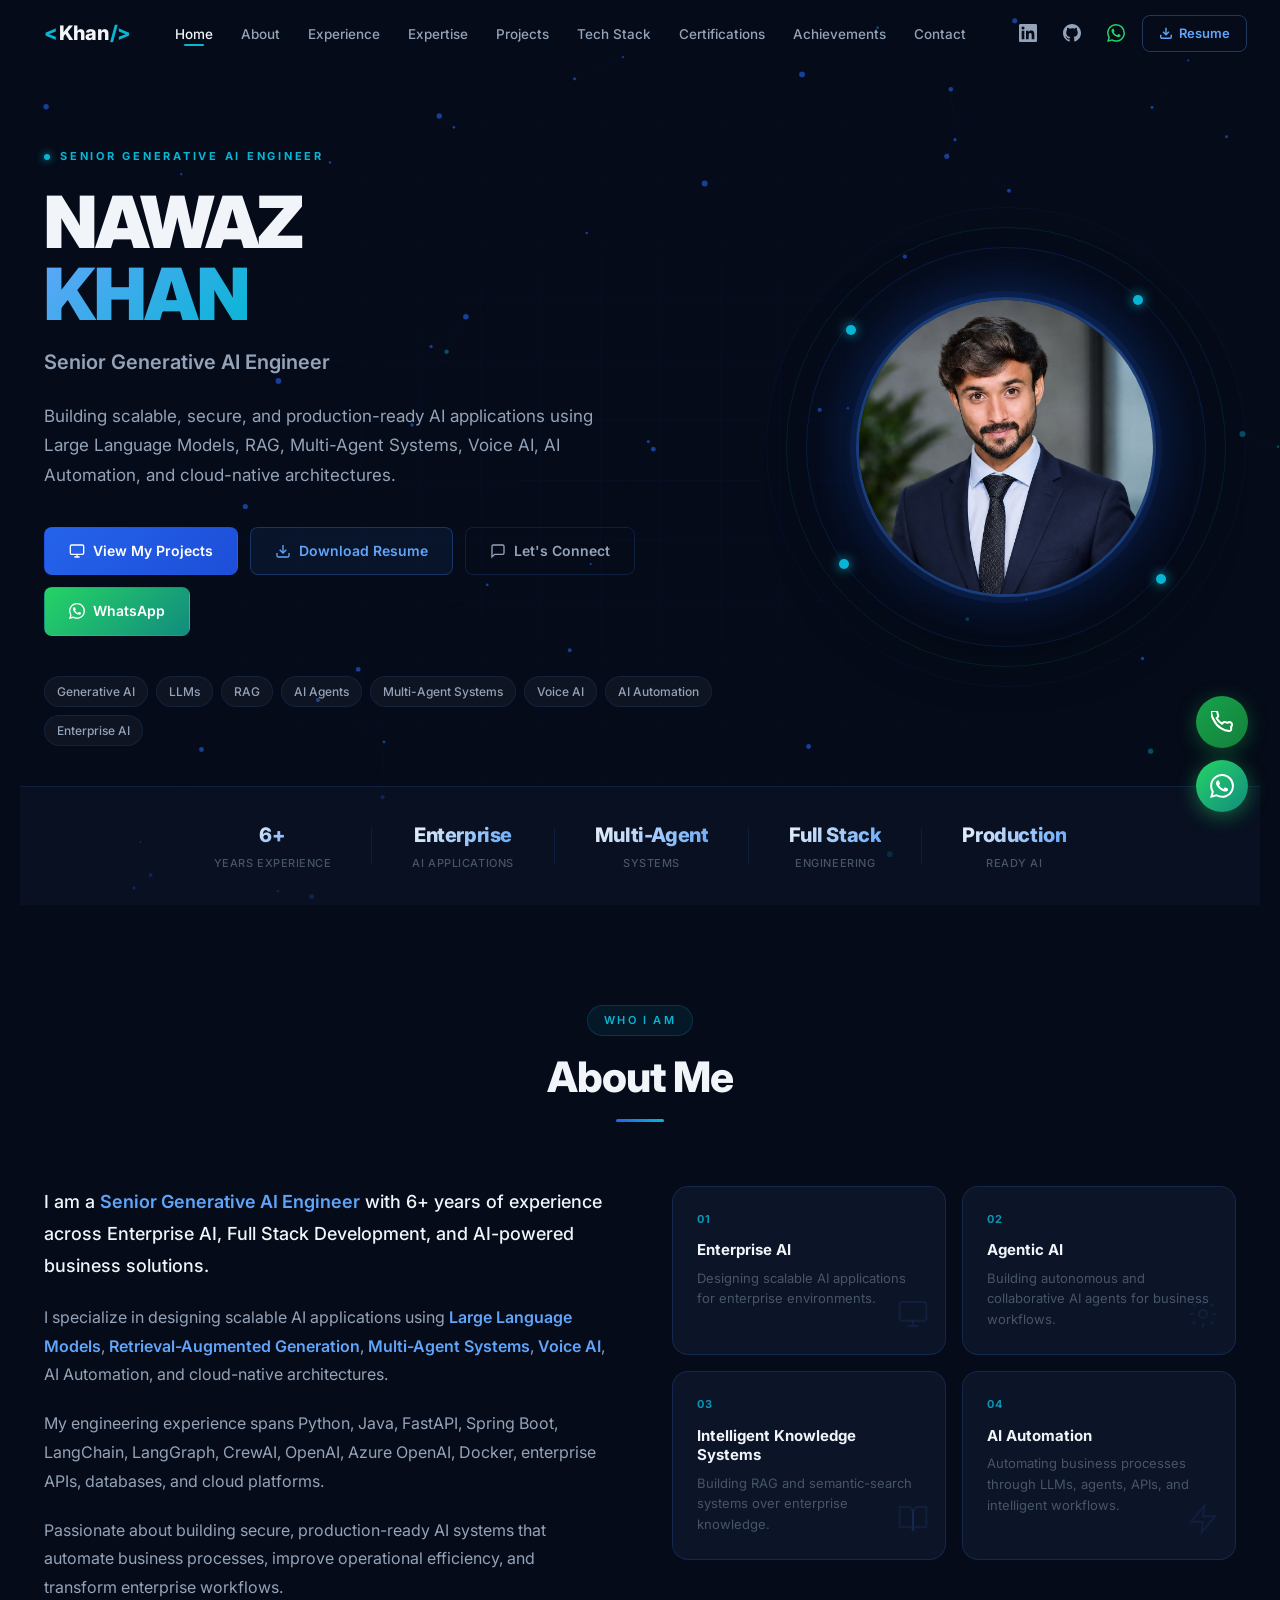
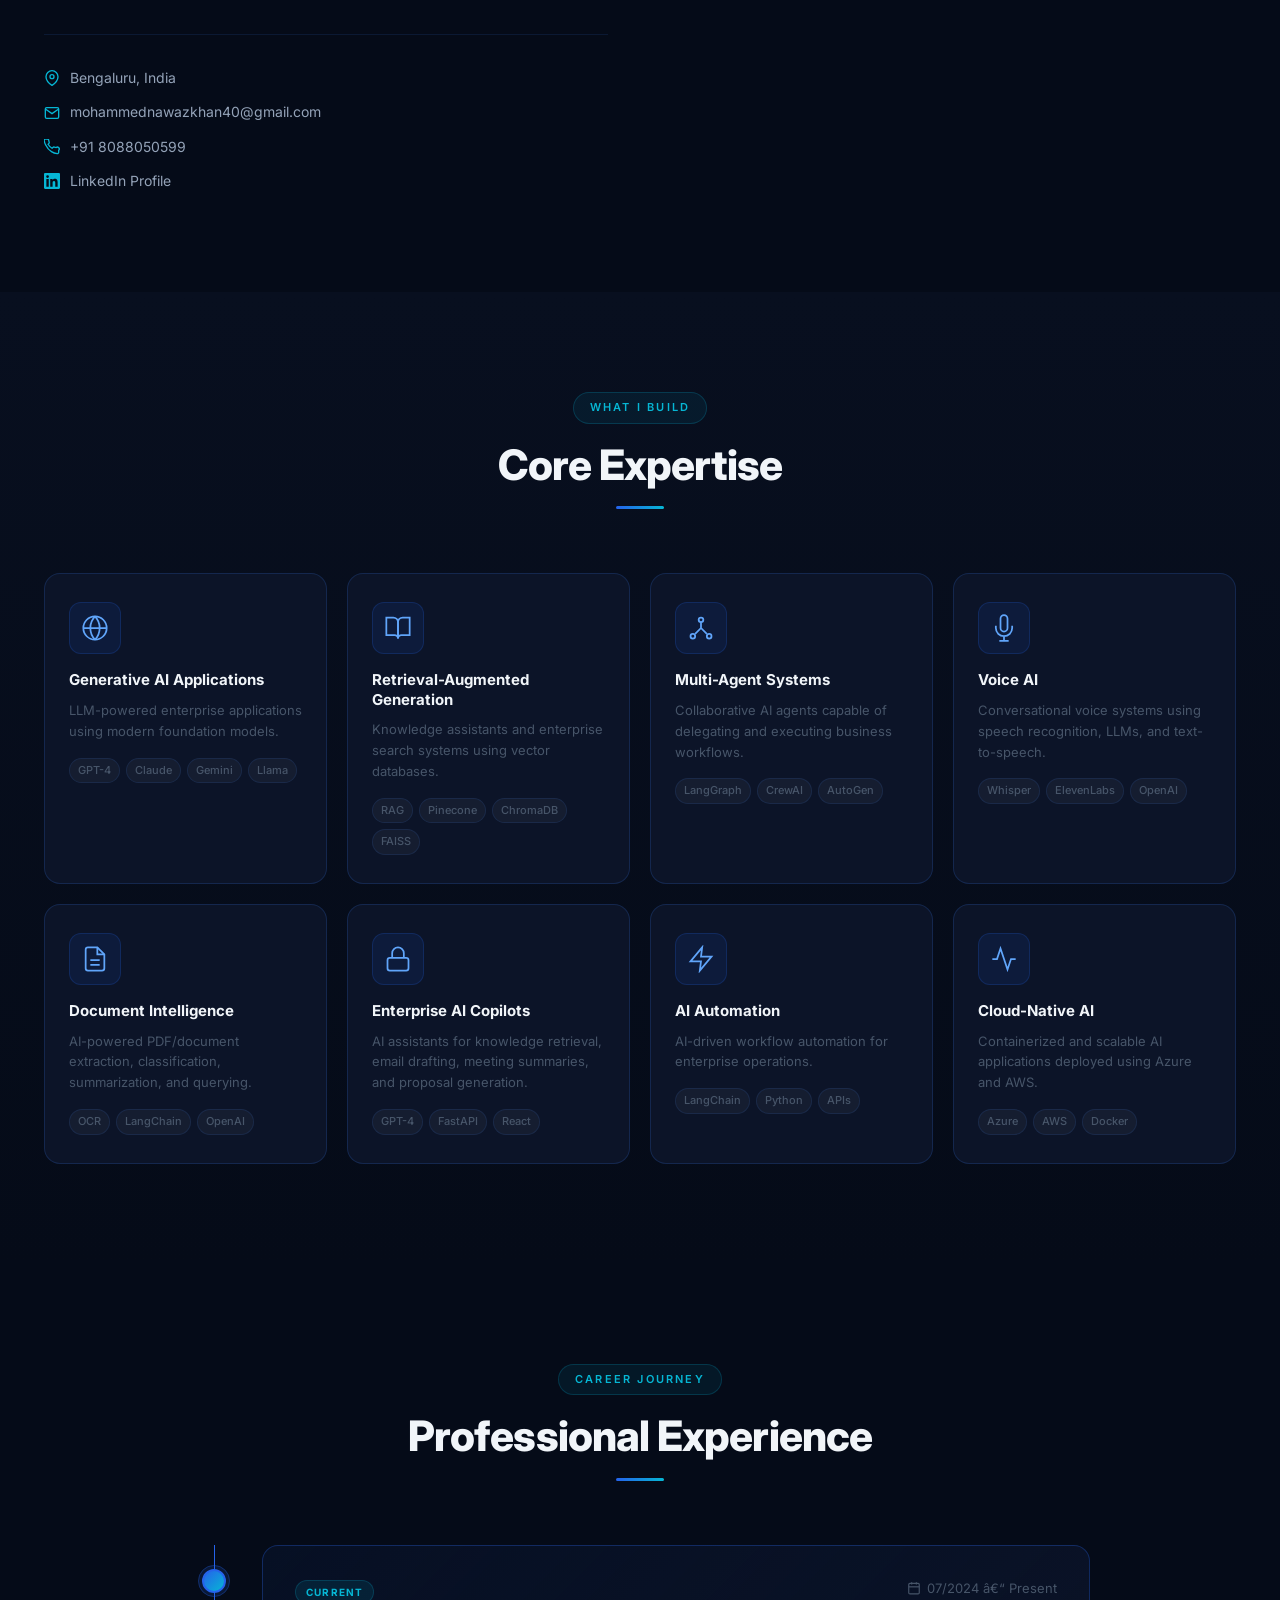
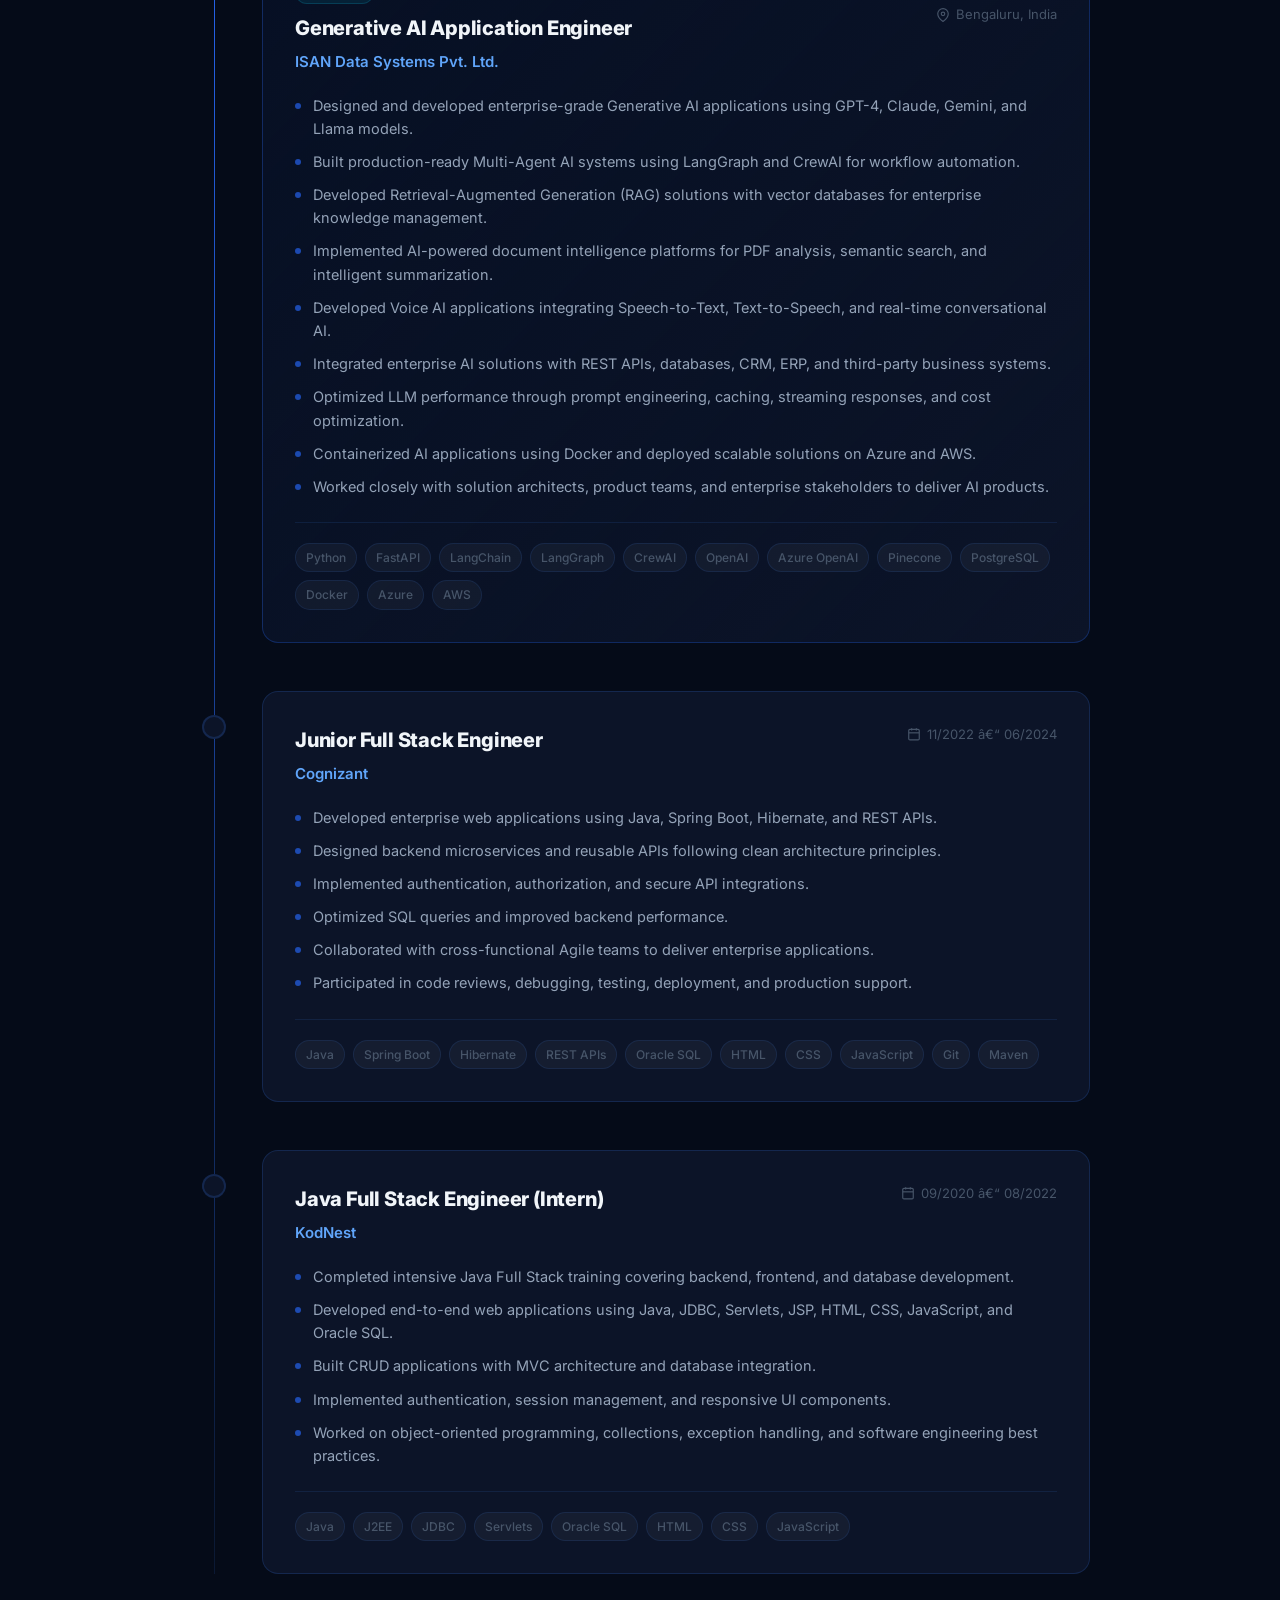
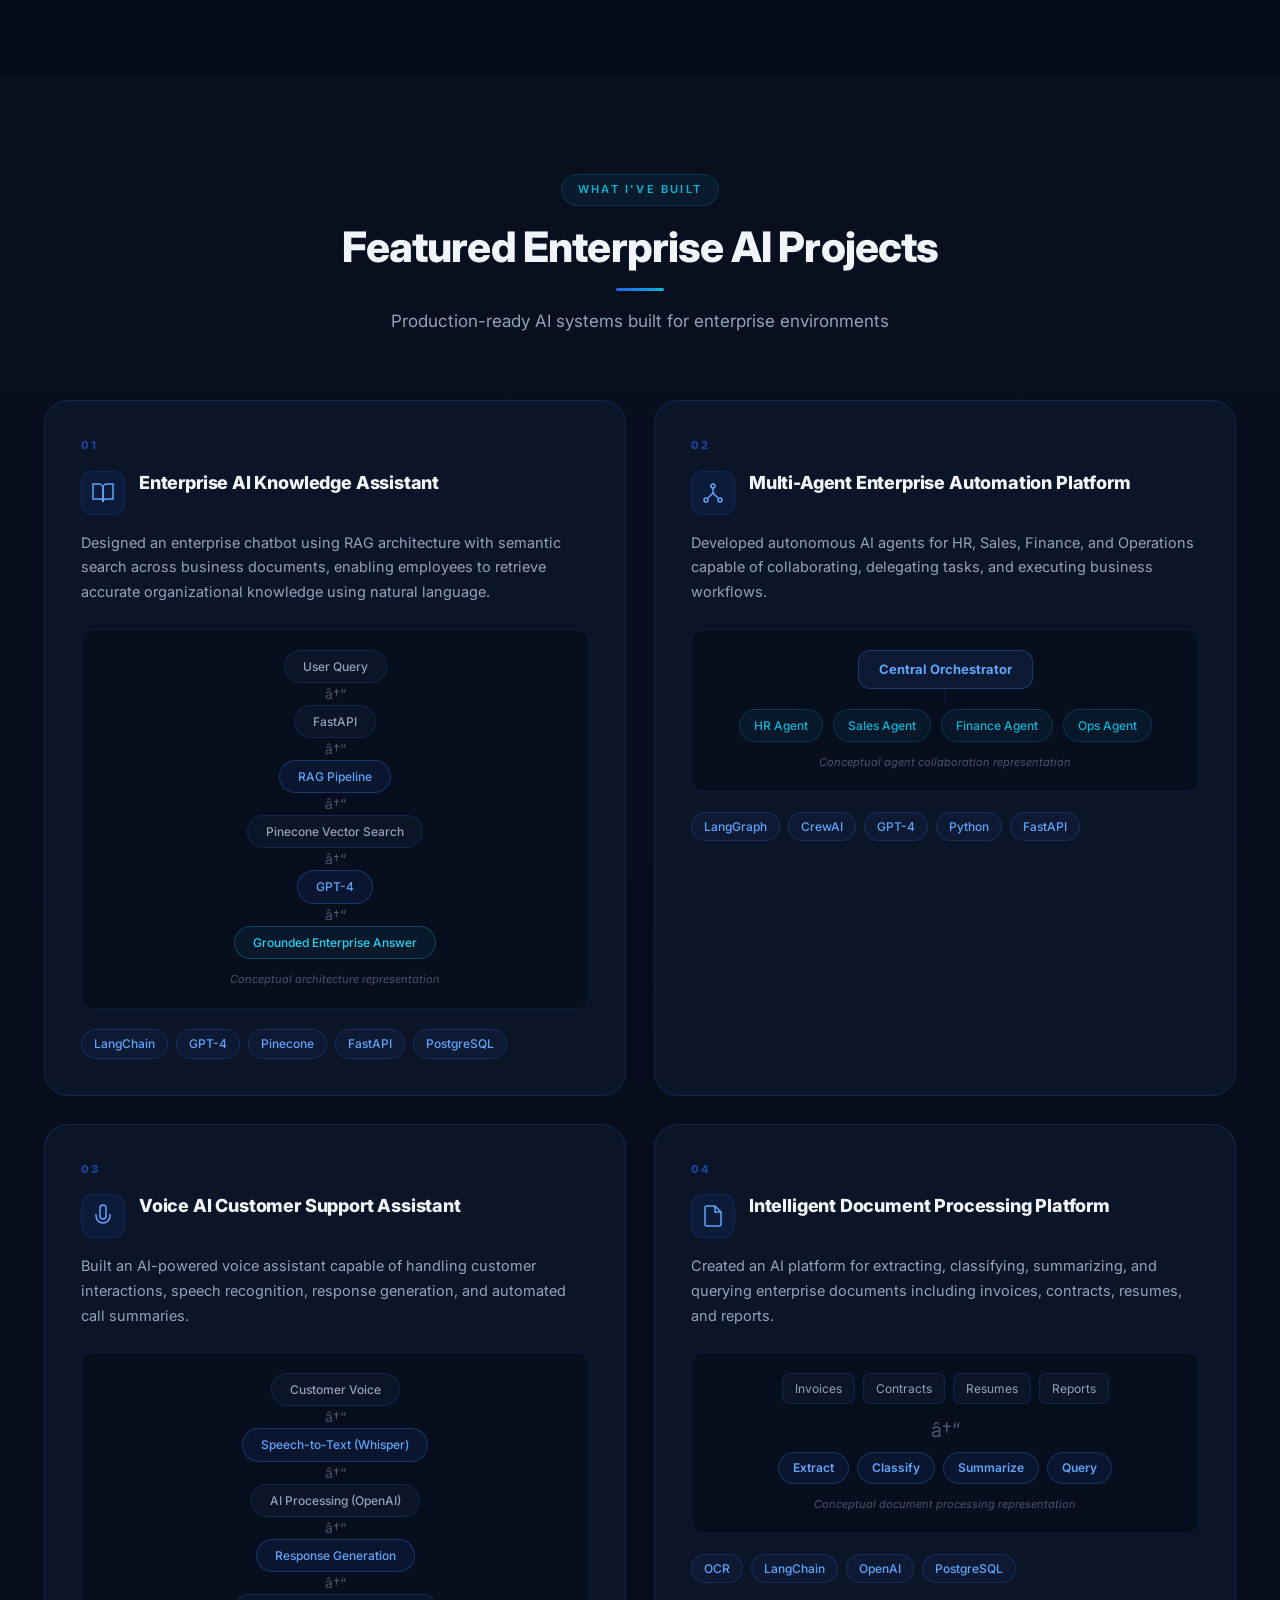
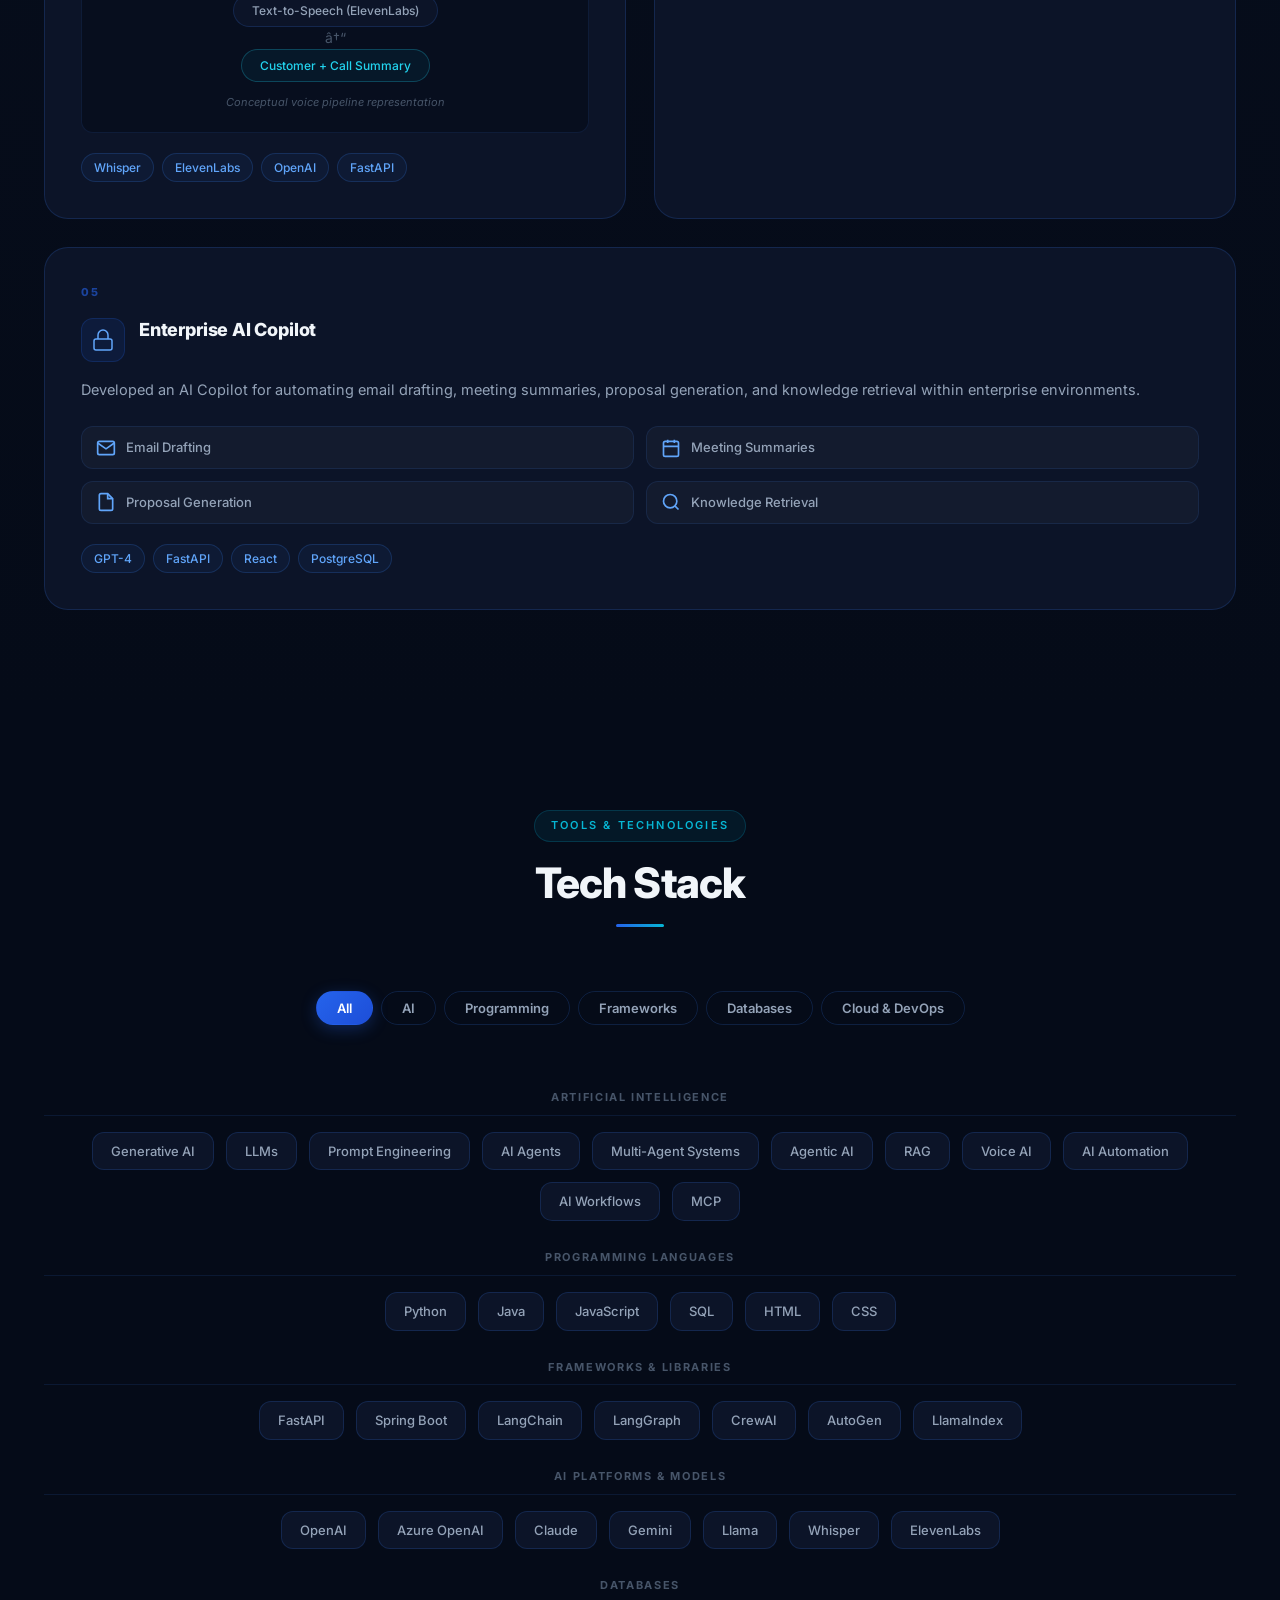
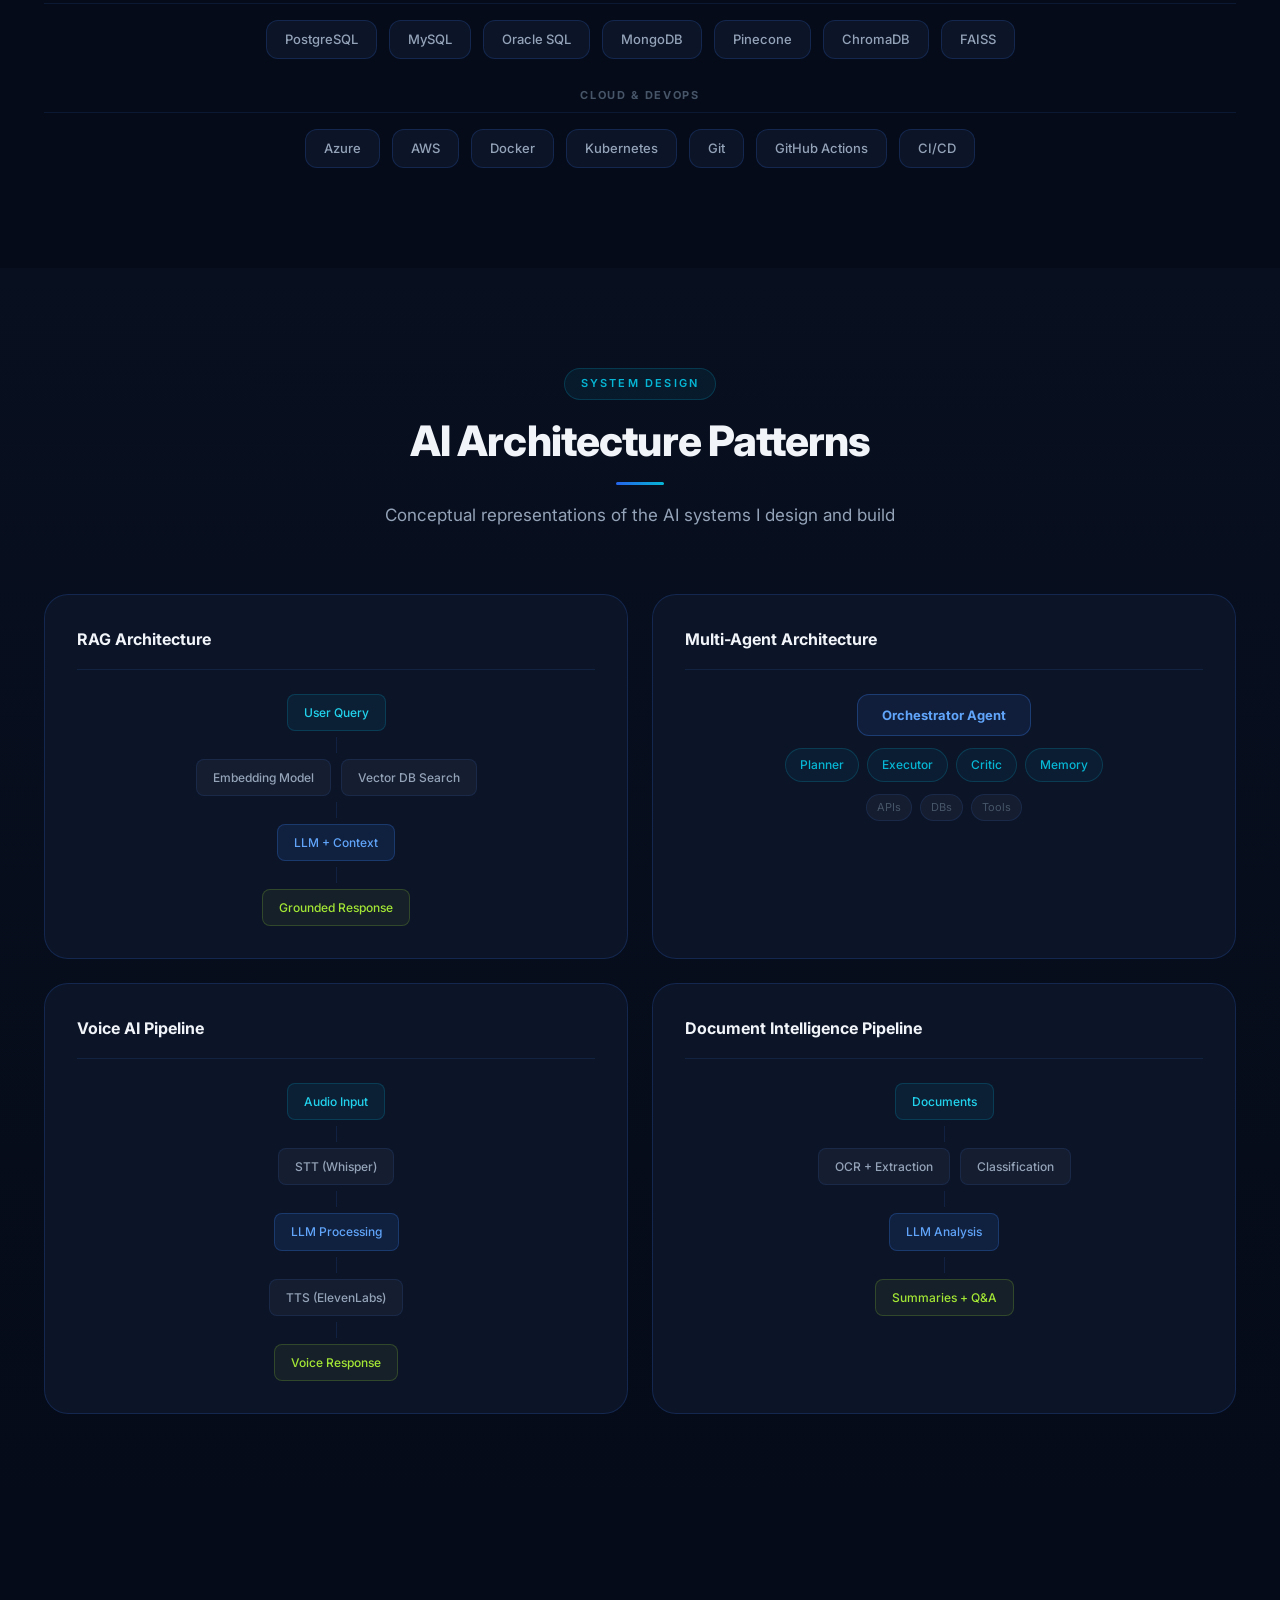
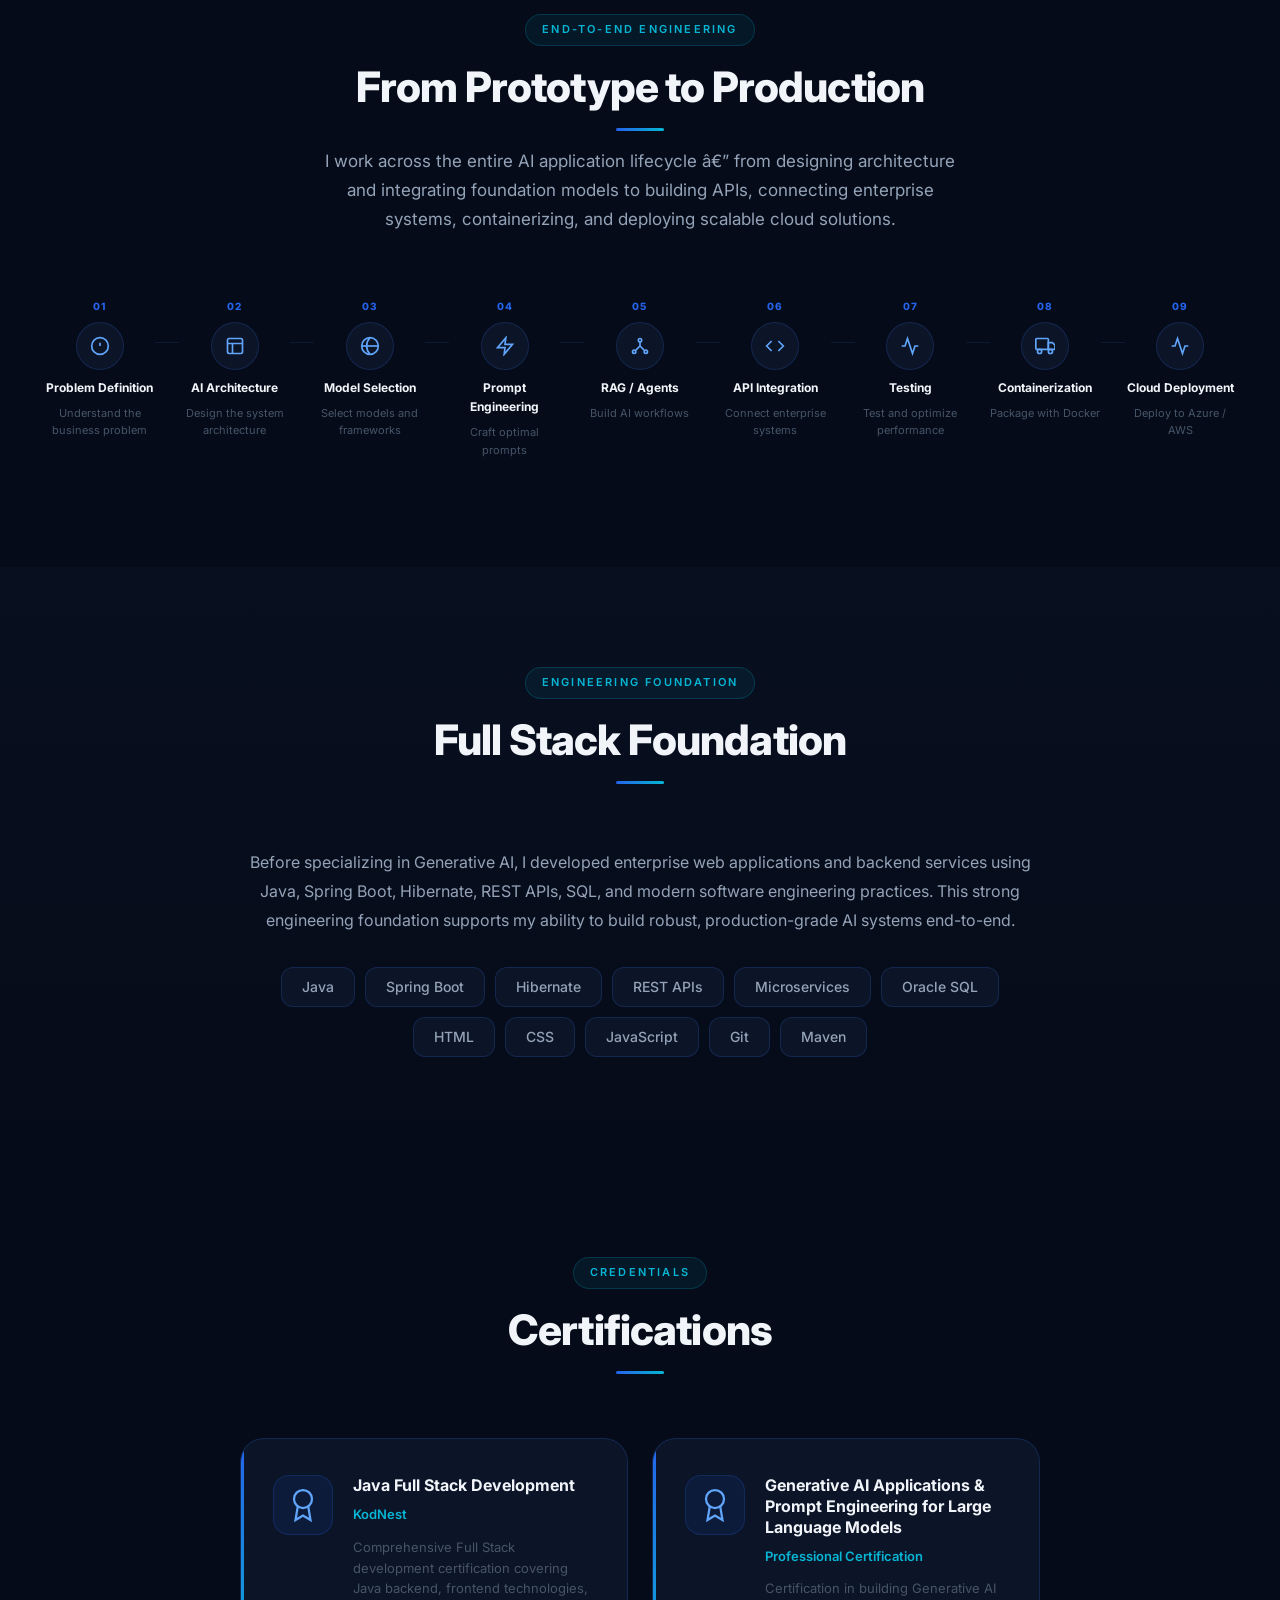
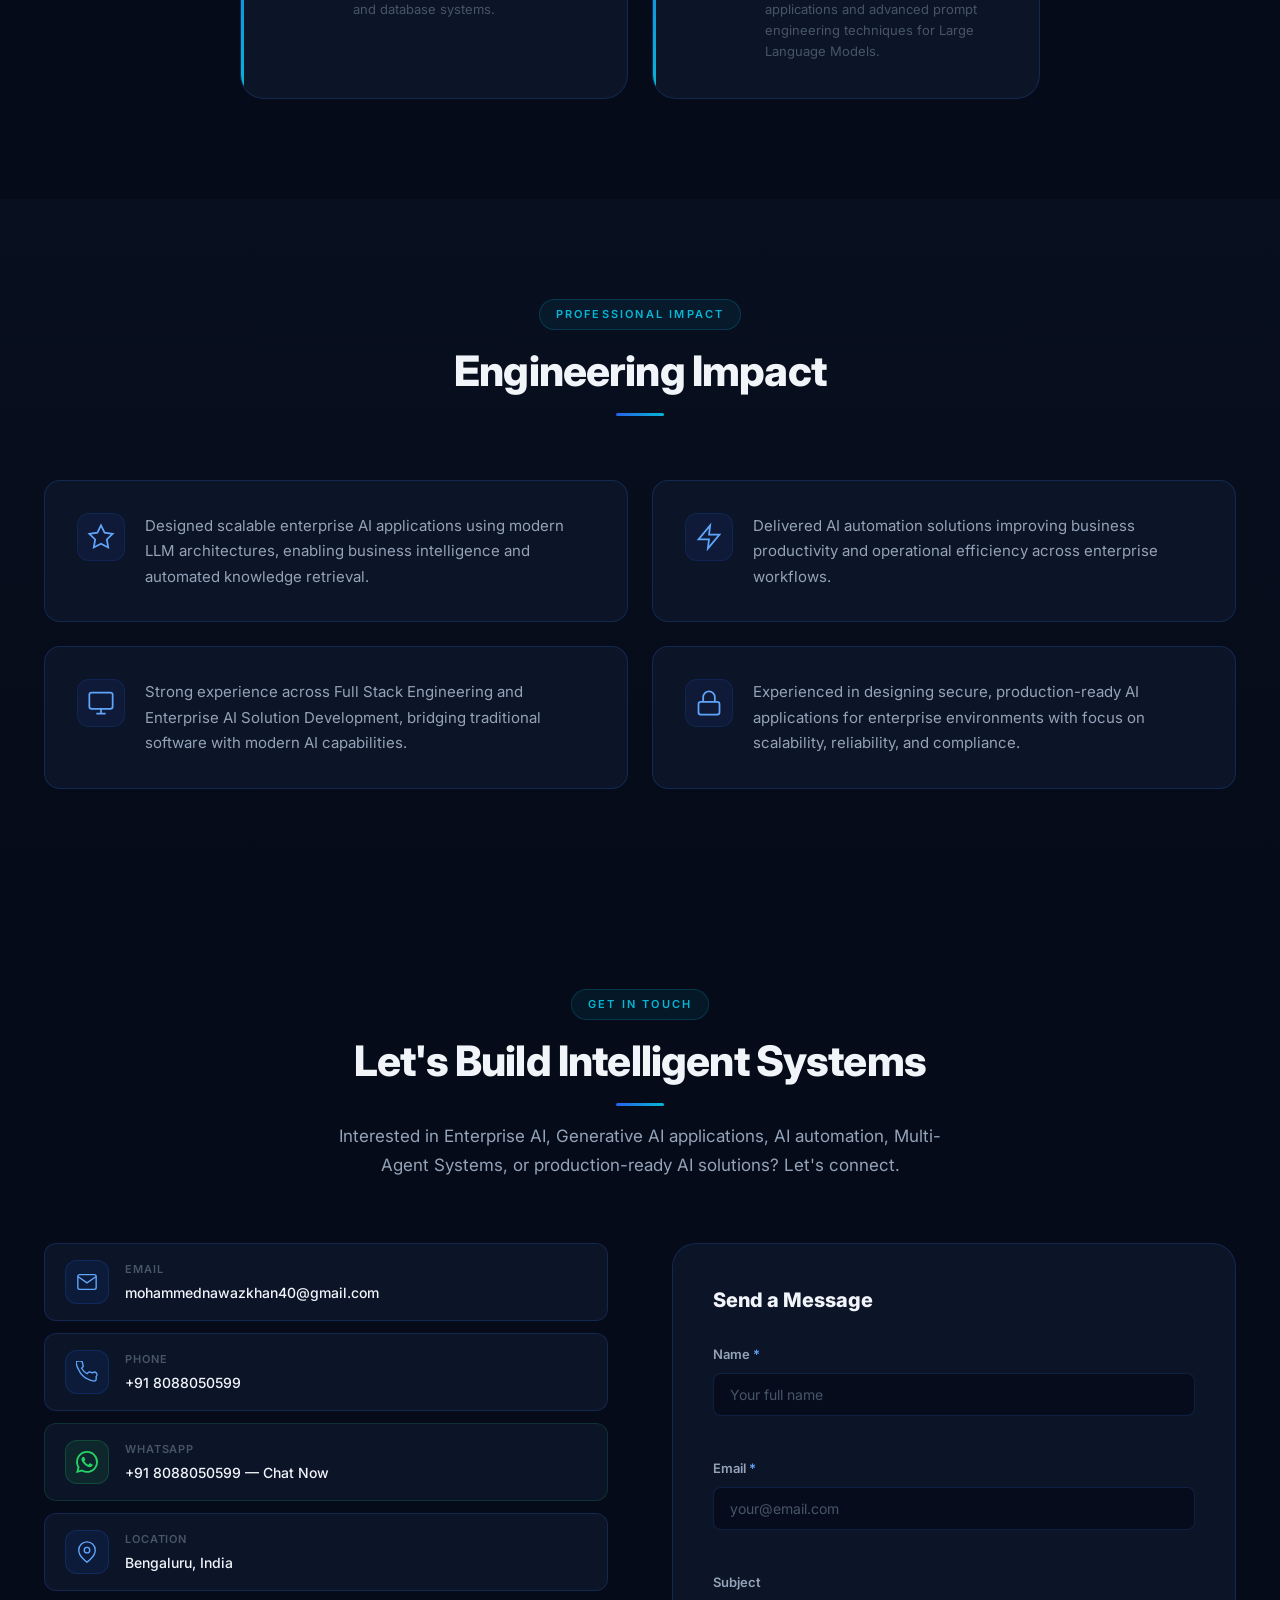
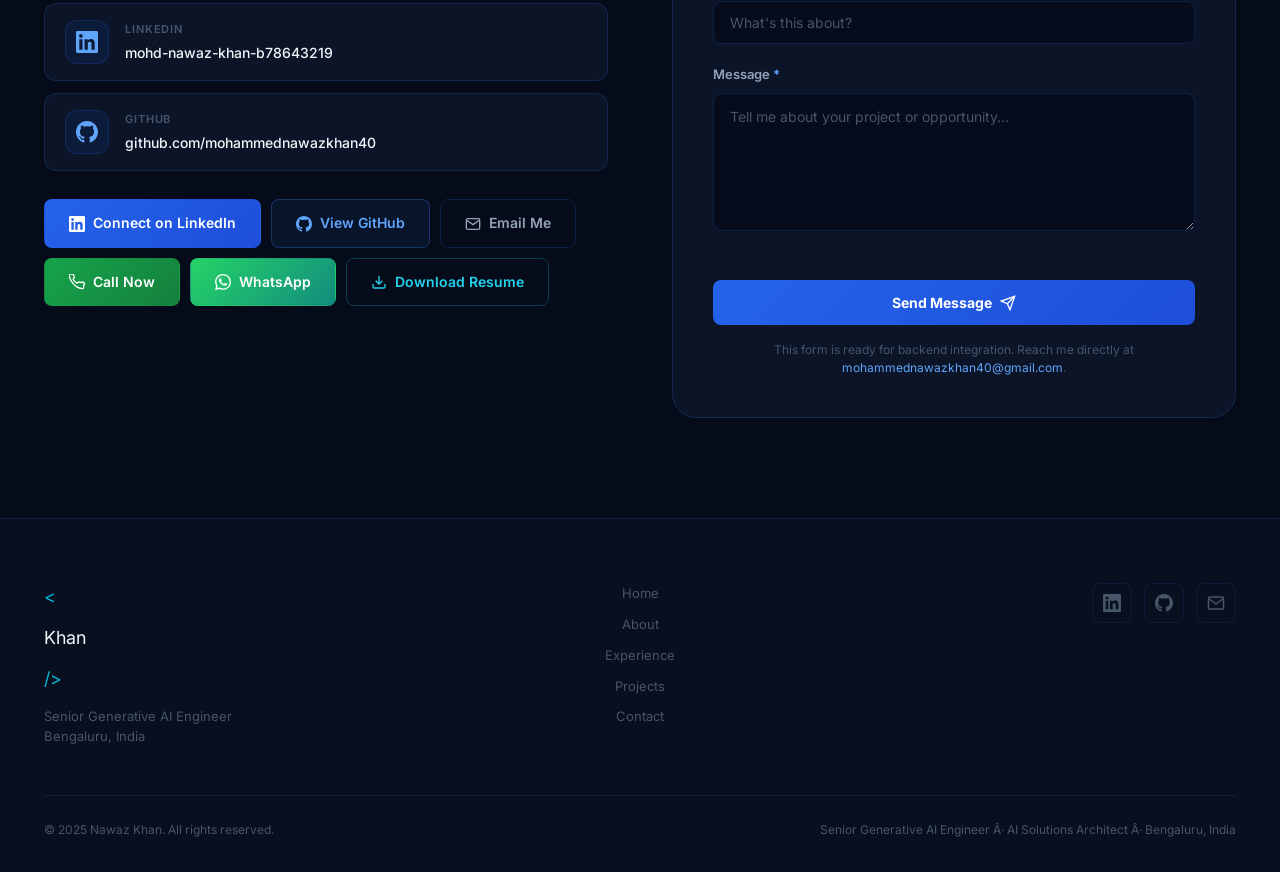
==== commit 2faaaa26: "Bust profile image cache - force reload of profile.jpg" ====
--- a/index.html
+++ b/index.html
@@ -14,7 +14,7 @@
   <meta property="og:url" content="https://mohammednawazkhan40.github.io/portfolio/" />
   <meta property="og:title" content="Nawaz Khan | Senior Generative AI Engineer" />
   <meta property="og:description" content="Senior Generative AI Engineer and AI Solutions Architect building production-ready Enterprise AI systems." />
-  <meta property="og:image" content="assets/profile.jpg" />
+  <meta property="og:image" content="assets/profile.jpg?v=2" />
 
   <!-- Twitter/X -->
   <meta name="twitter:card" content="summary_large_image" />
@@ -174,7 +174,7 @@
             <div class="image-ring ring-2" aria-hidden="true"></div>
             <div class="image-ring ring-3" aria-hidden="true"></div>
             <div class="image-container">
-              <img src="assets/profile.jpg" alt="Nawaz Khan - Senior Generative AI Engineer" class="profile-image" loading="eager" onerror="this.onerror=null;this.src='assets/profile-placeholder.svg'" />
+              <img src="assets/profile.jpg?v=2" alt="Nawaz Khan - Senior Generative AI Engineer" class="profile-image" loading="eager" onerror="this.onerror=null;this.src='assets/profile-placeholder.svg'" />
             </div>
             <div class="image-nodes" aria-hidden="true">
               <span class="node node-1"></span>
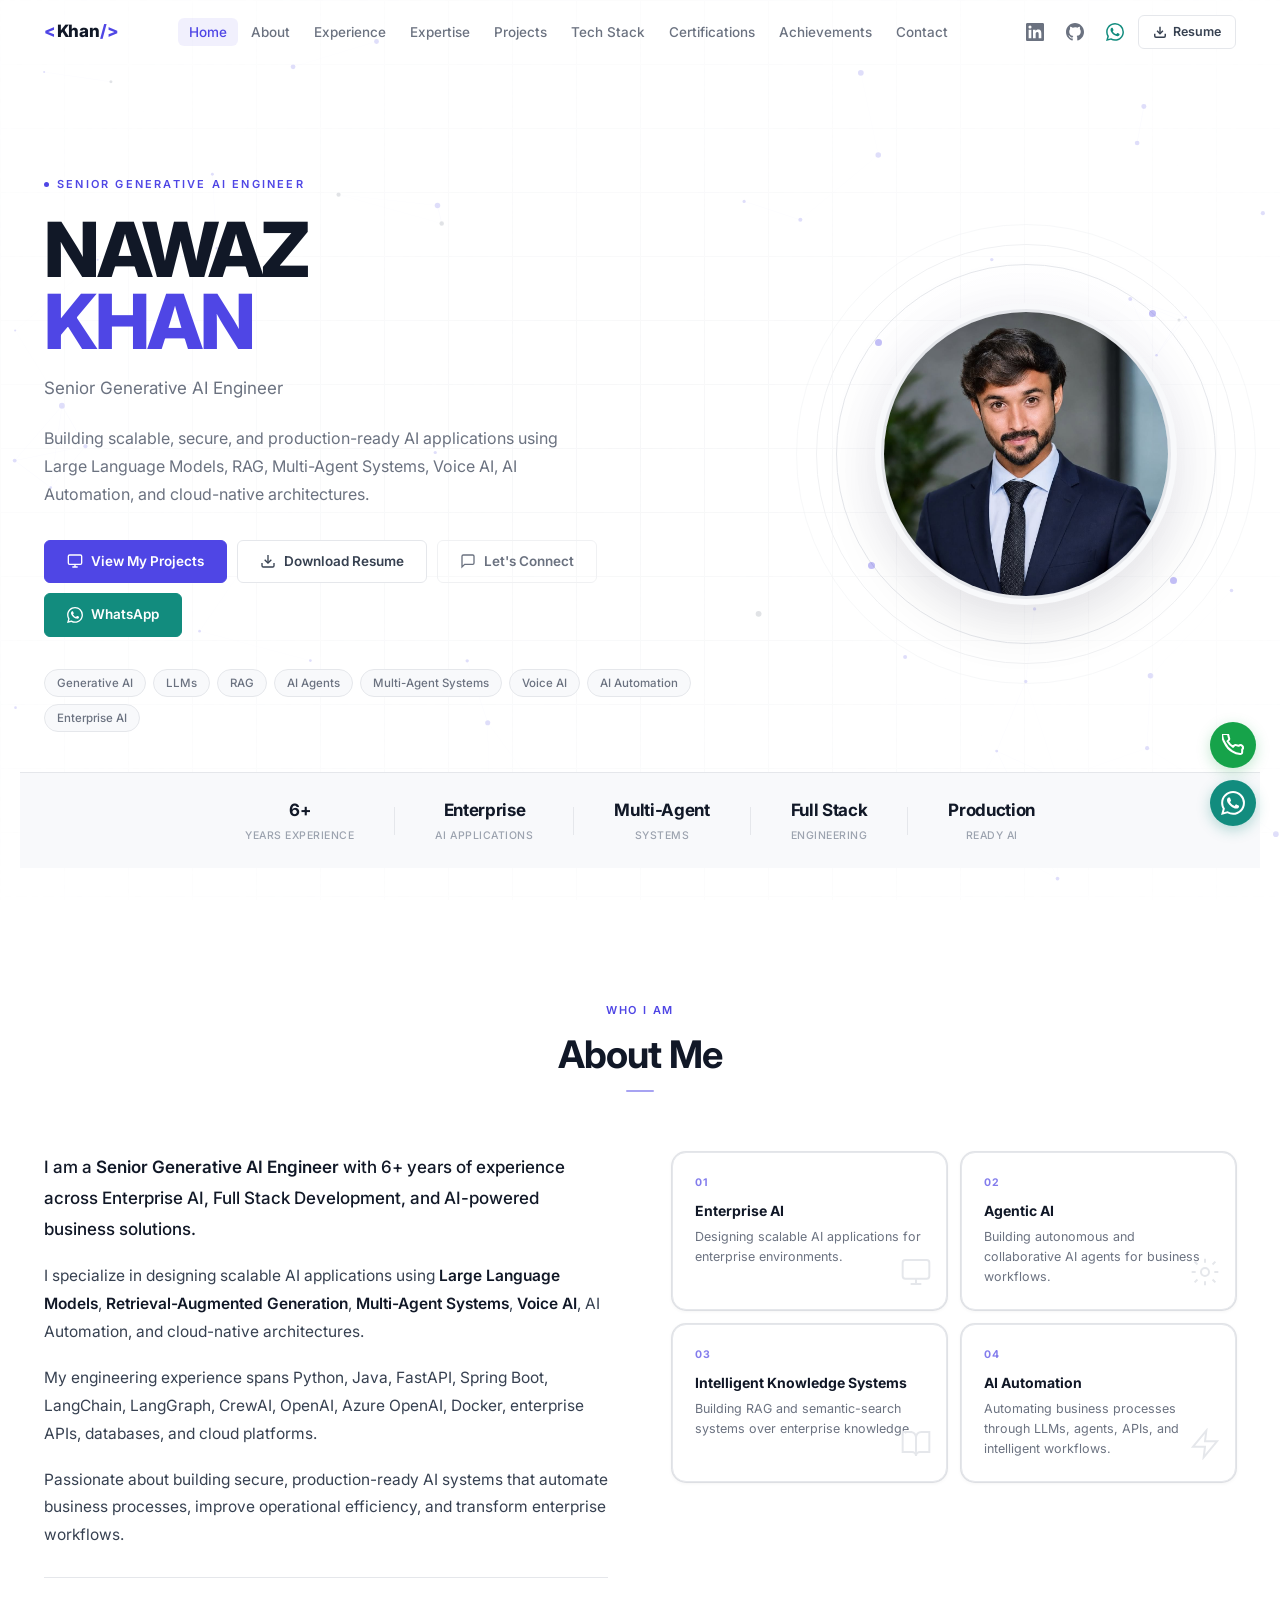
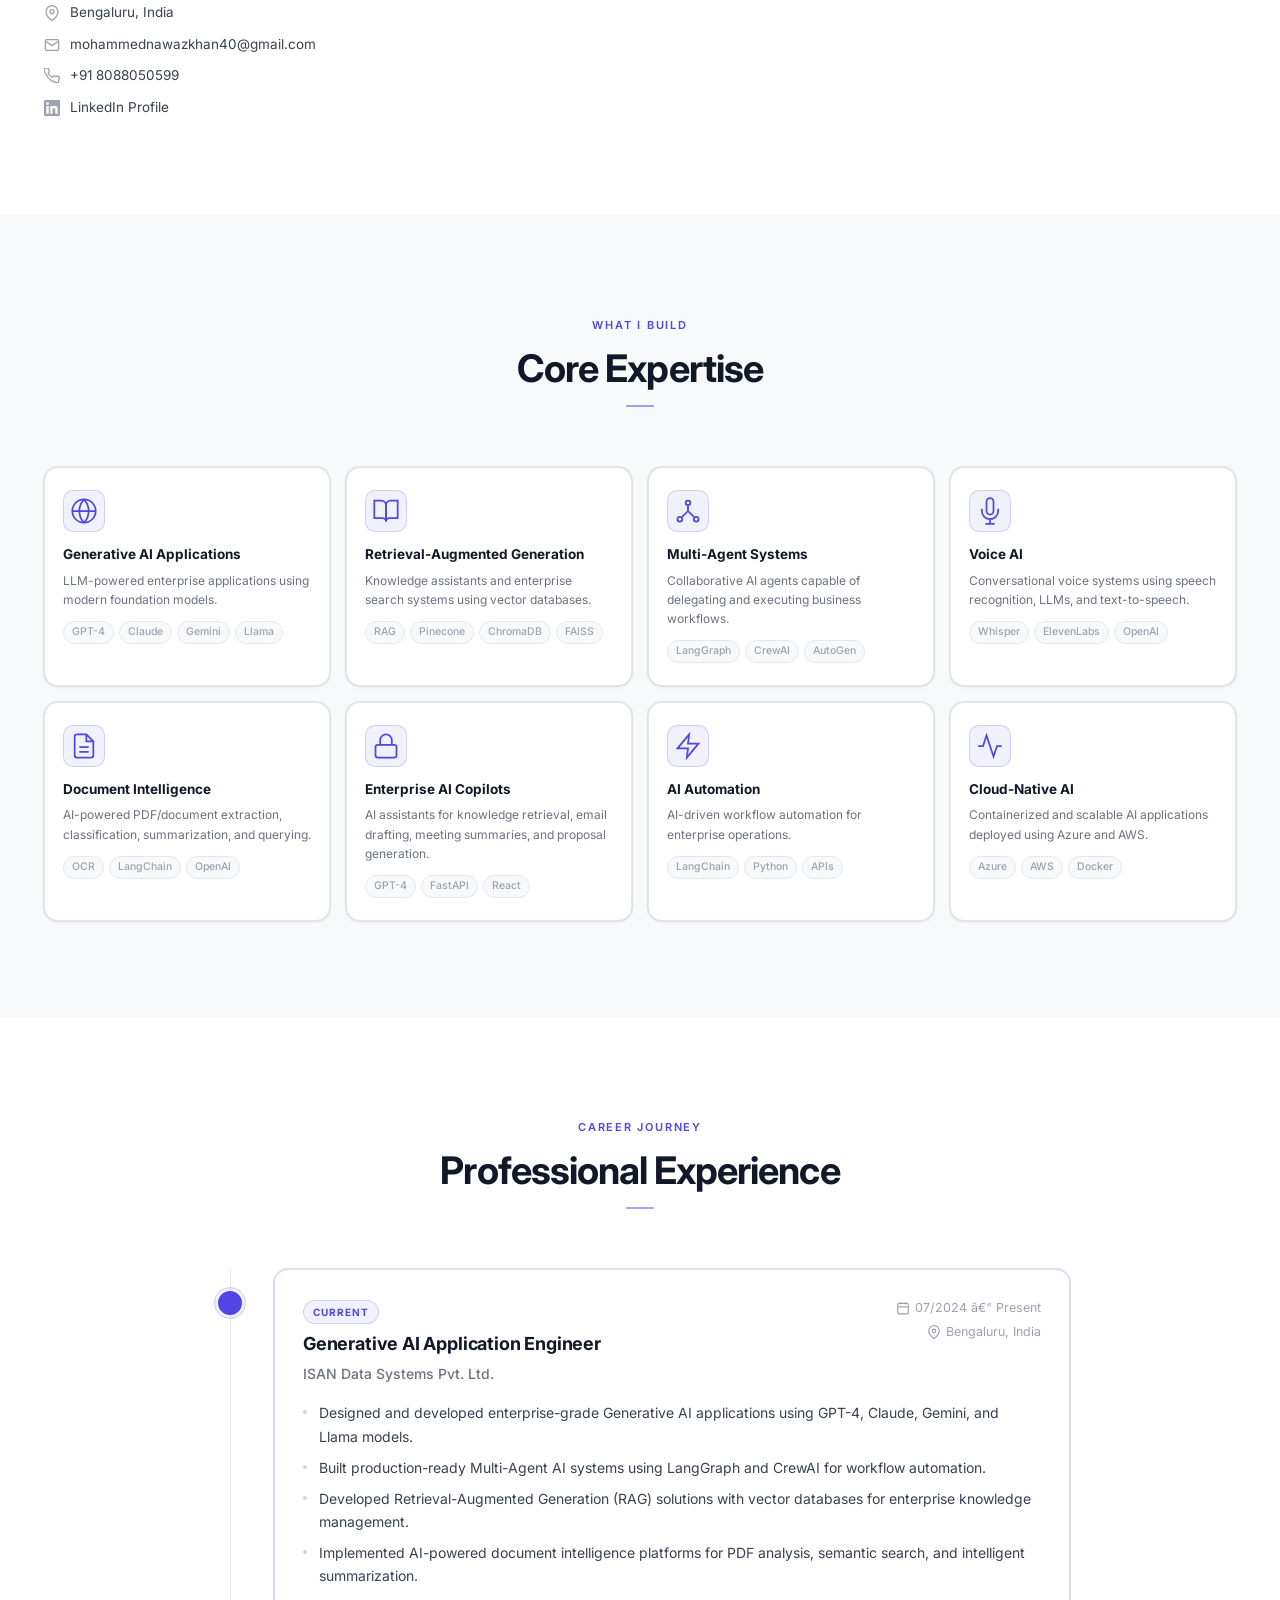
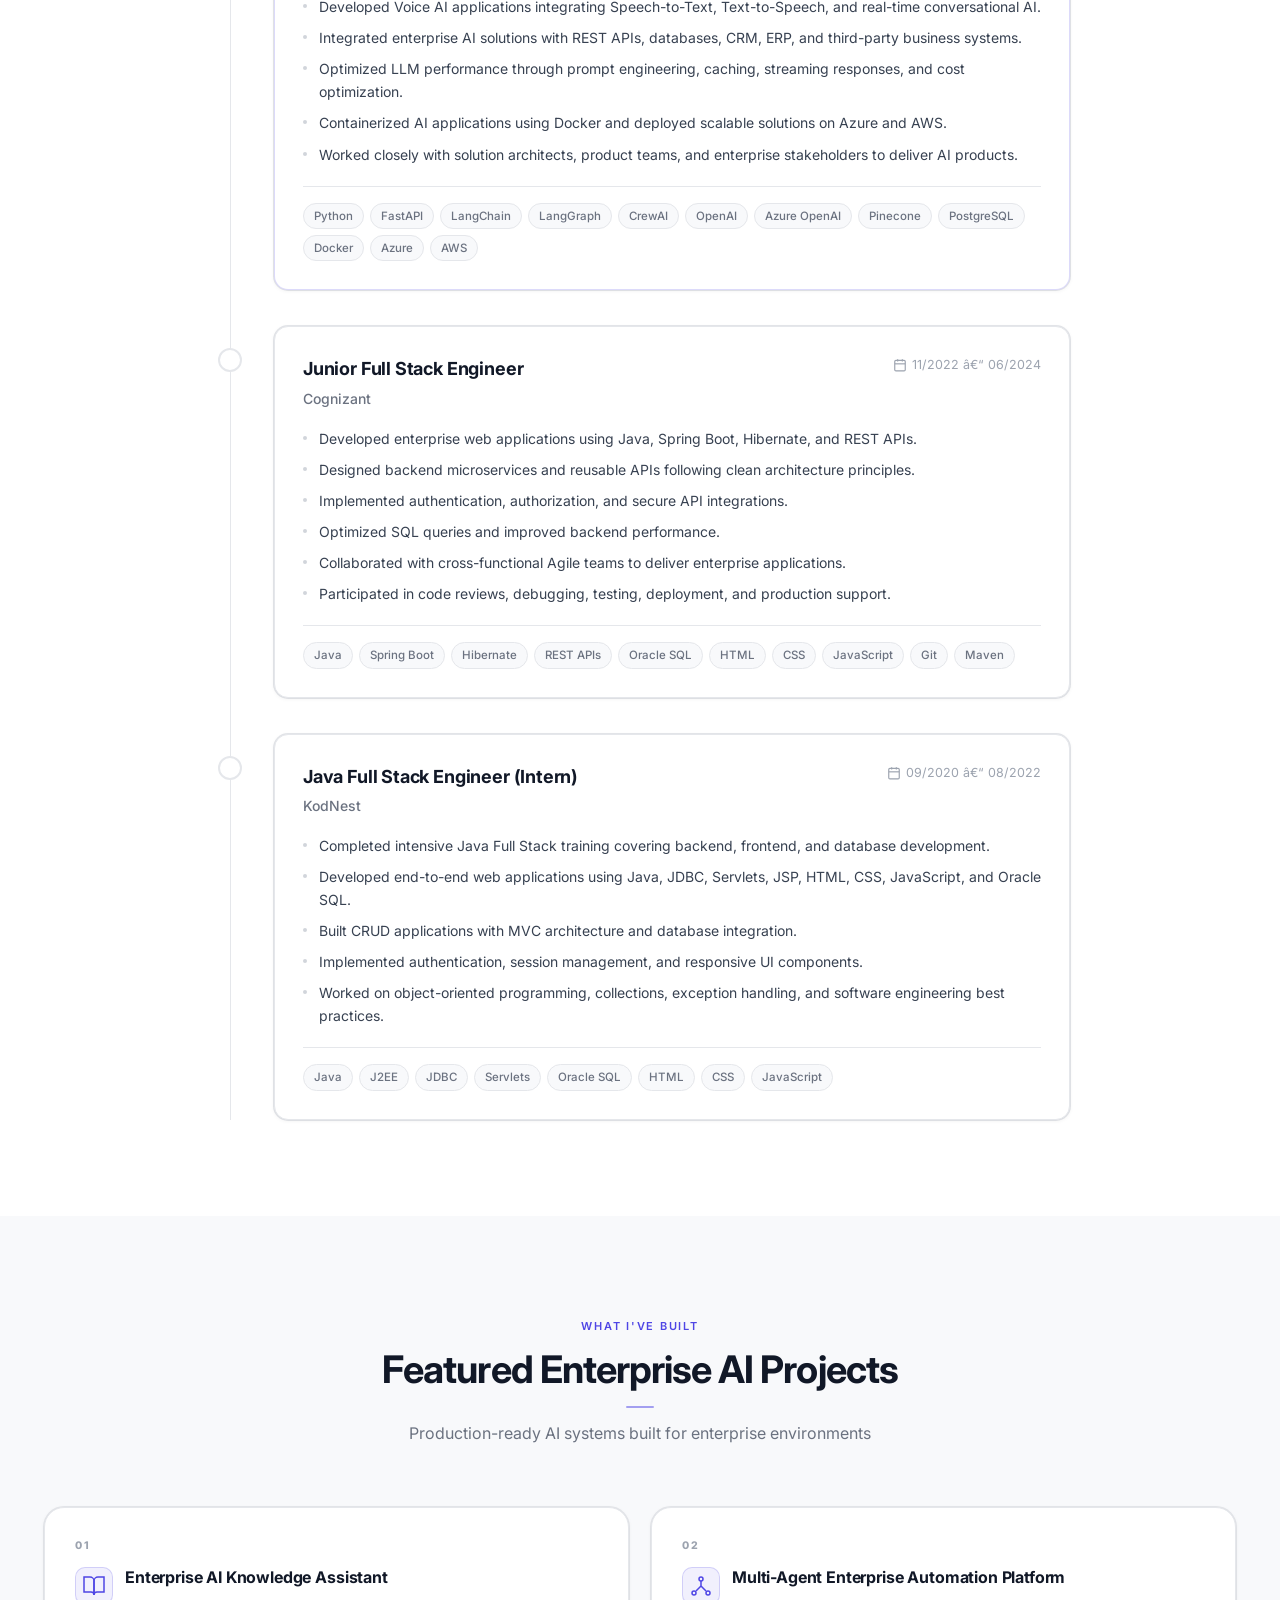
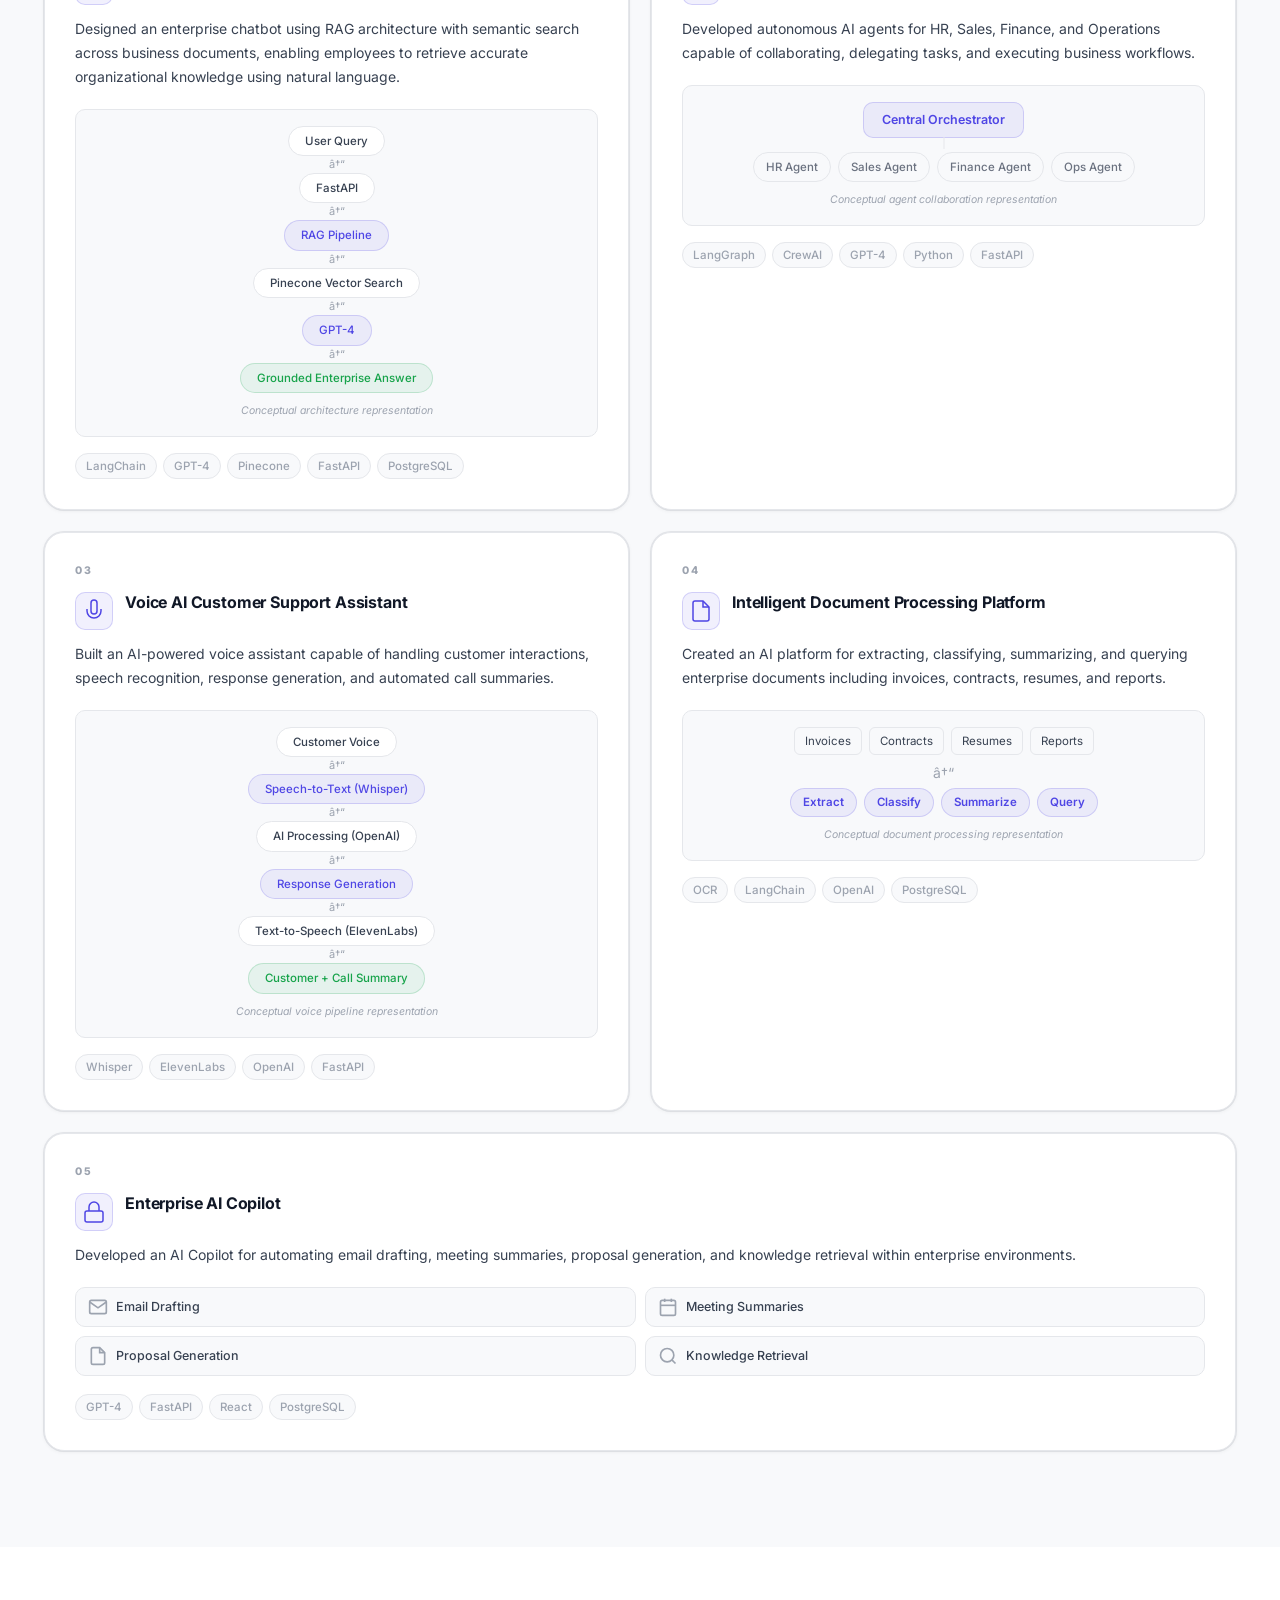
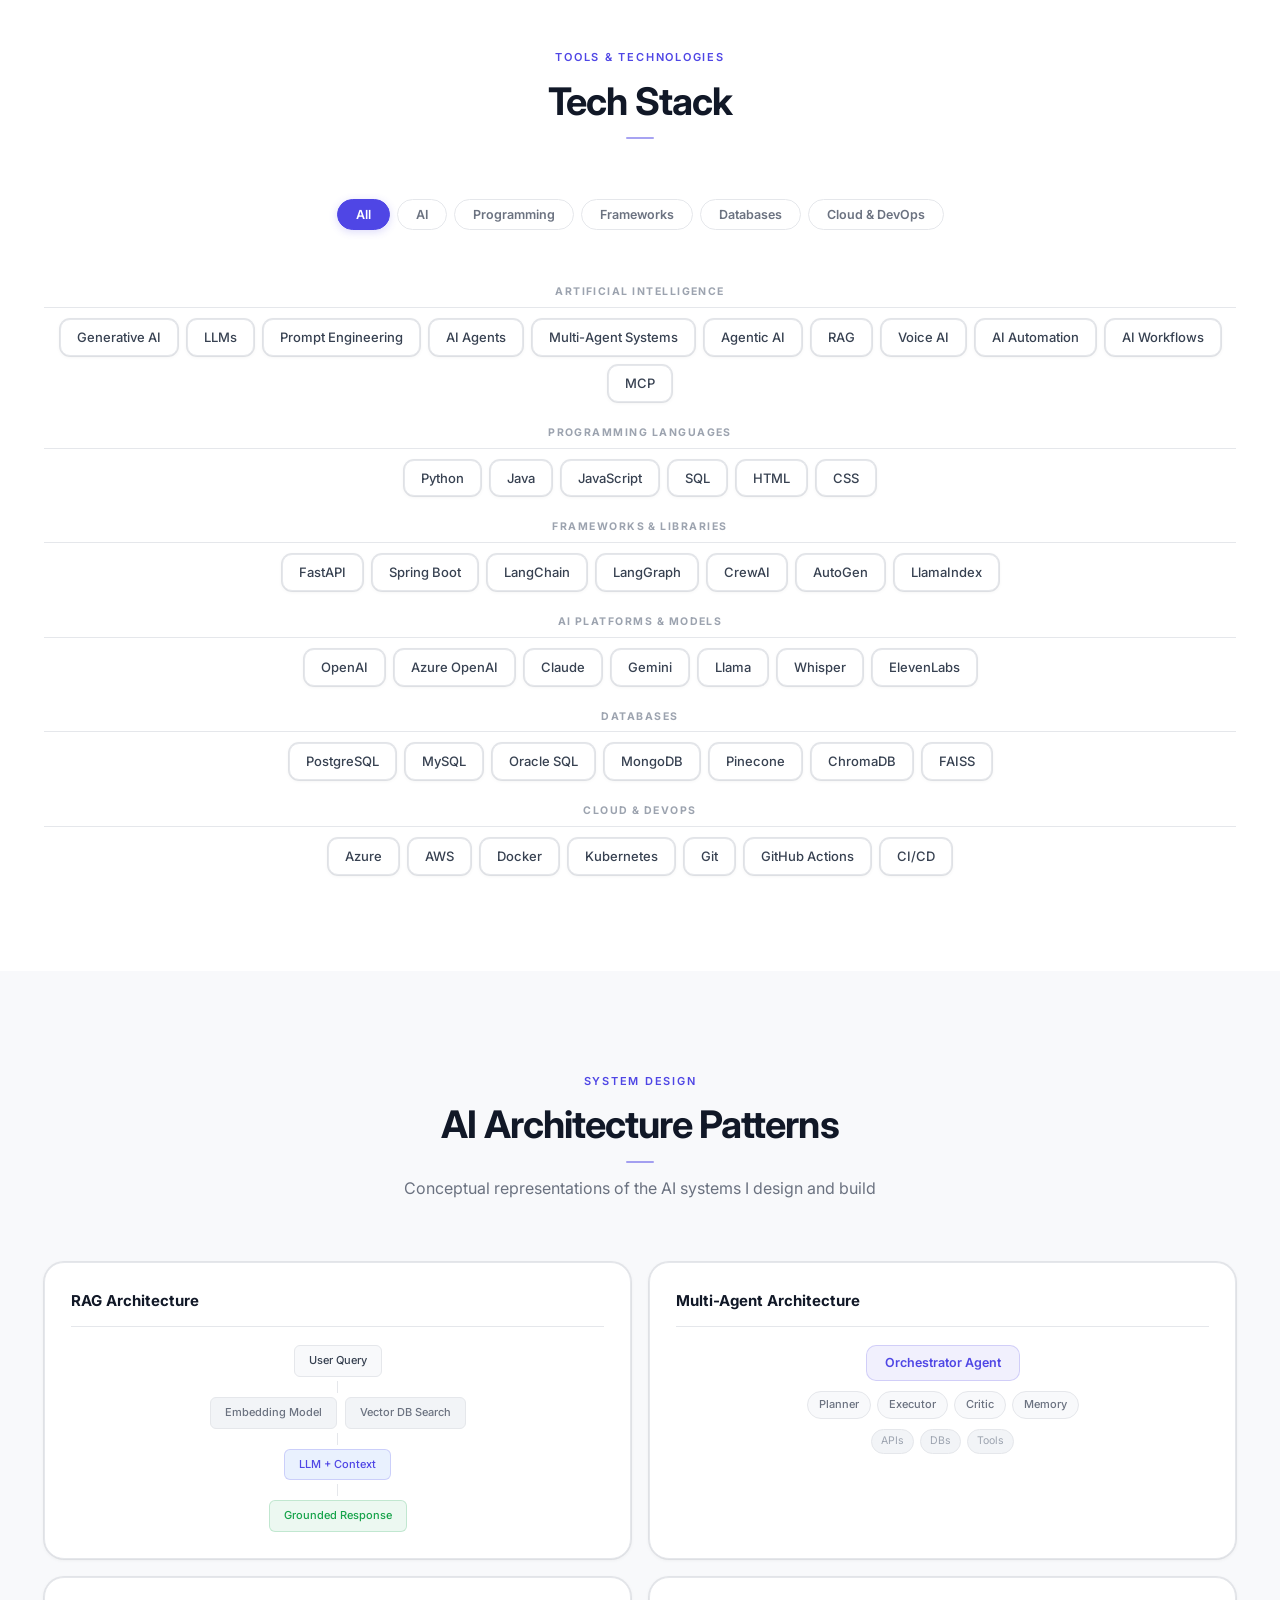
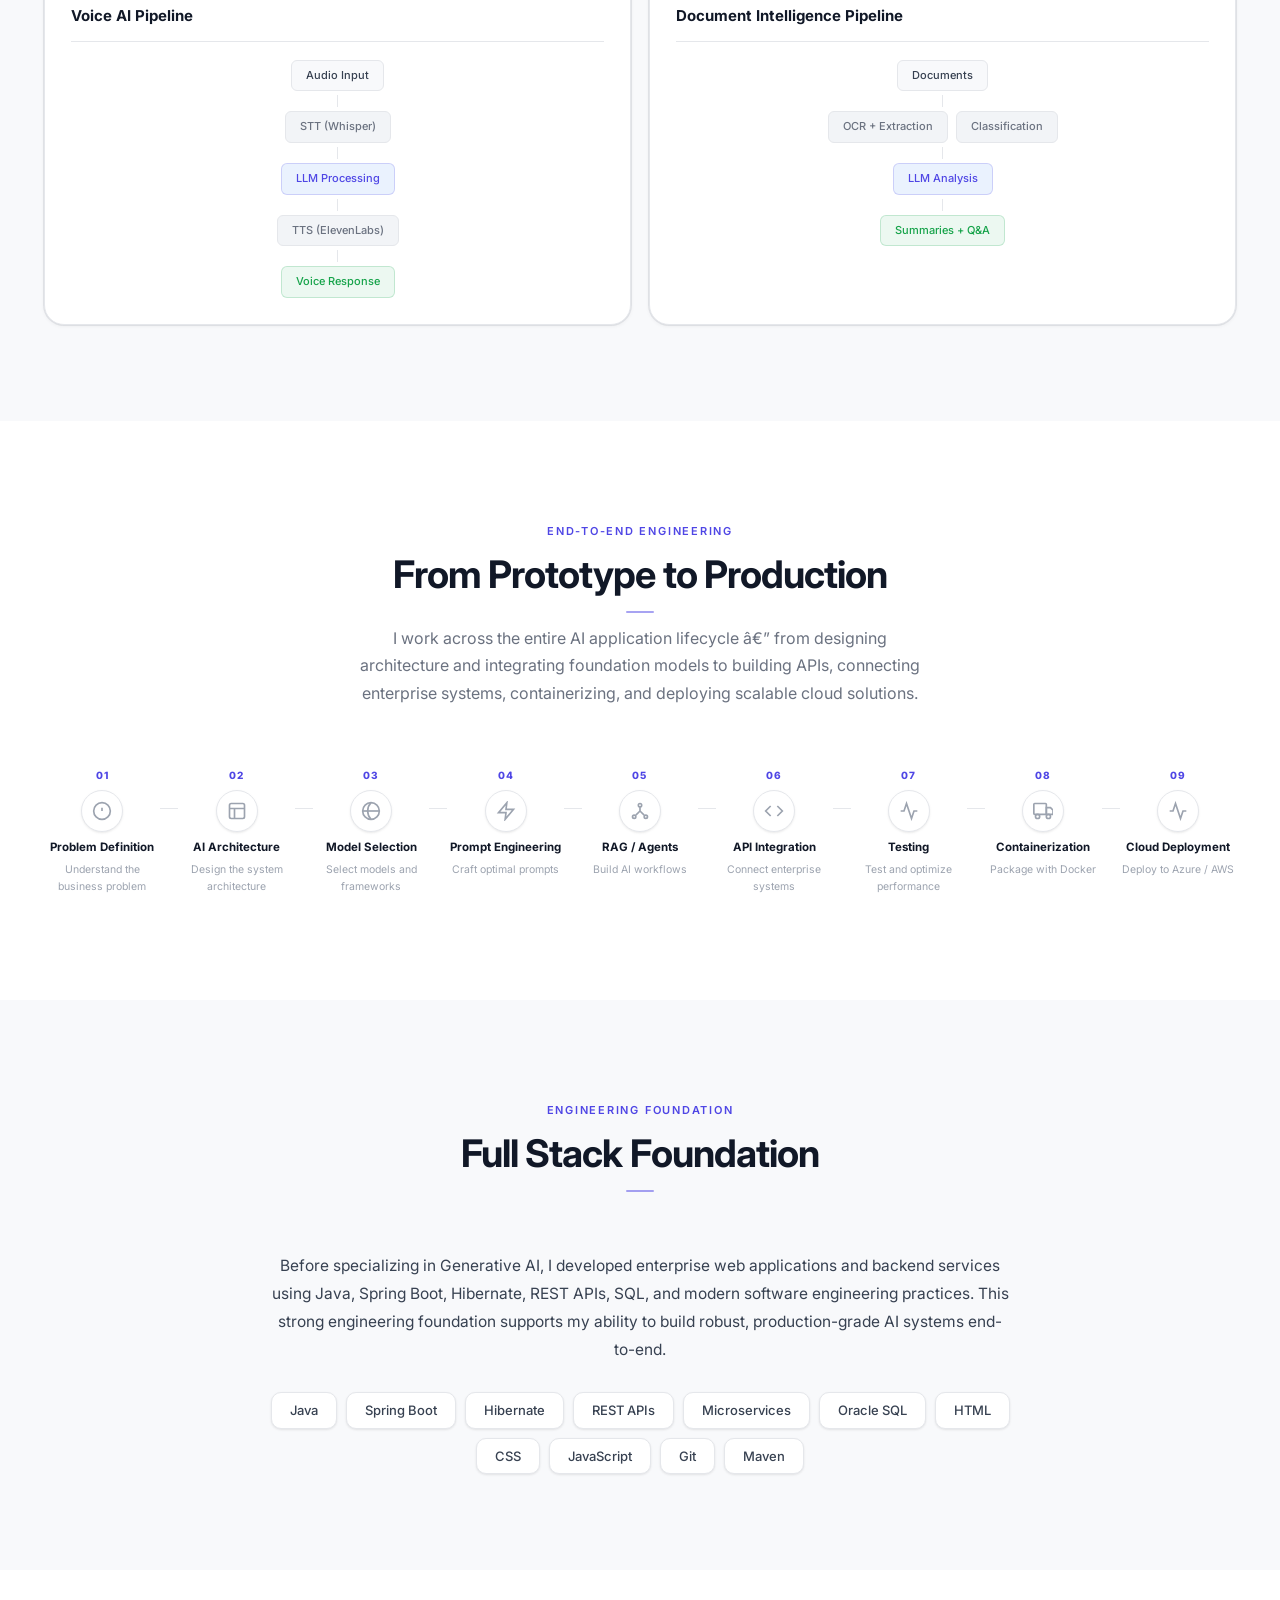
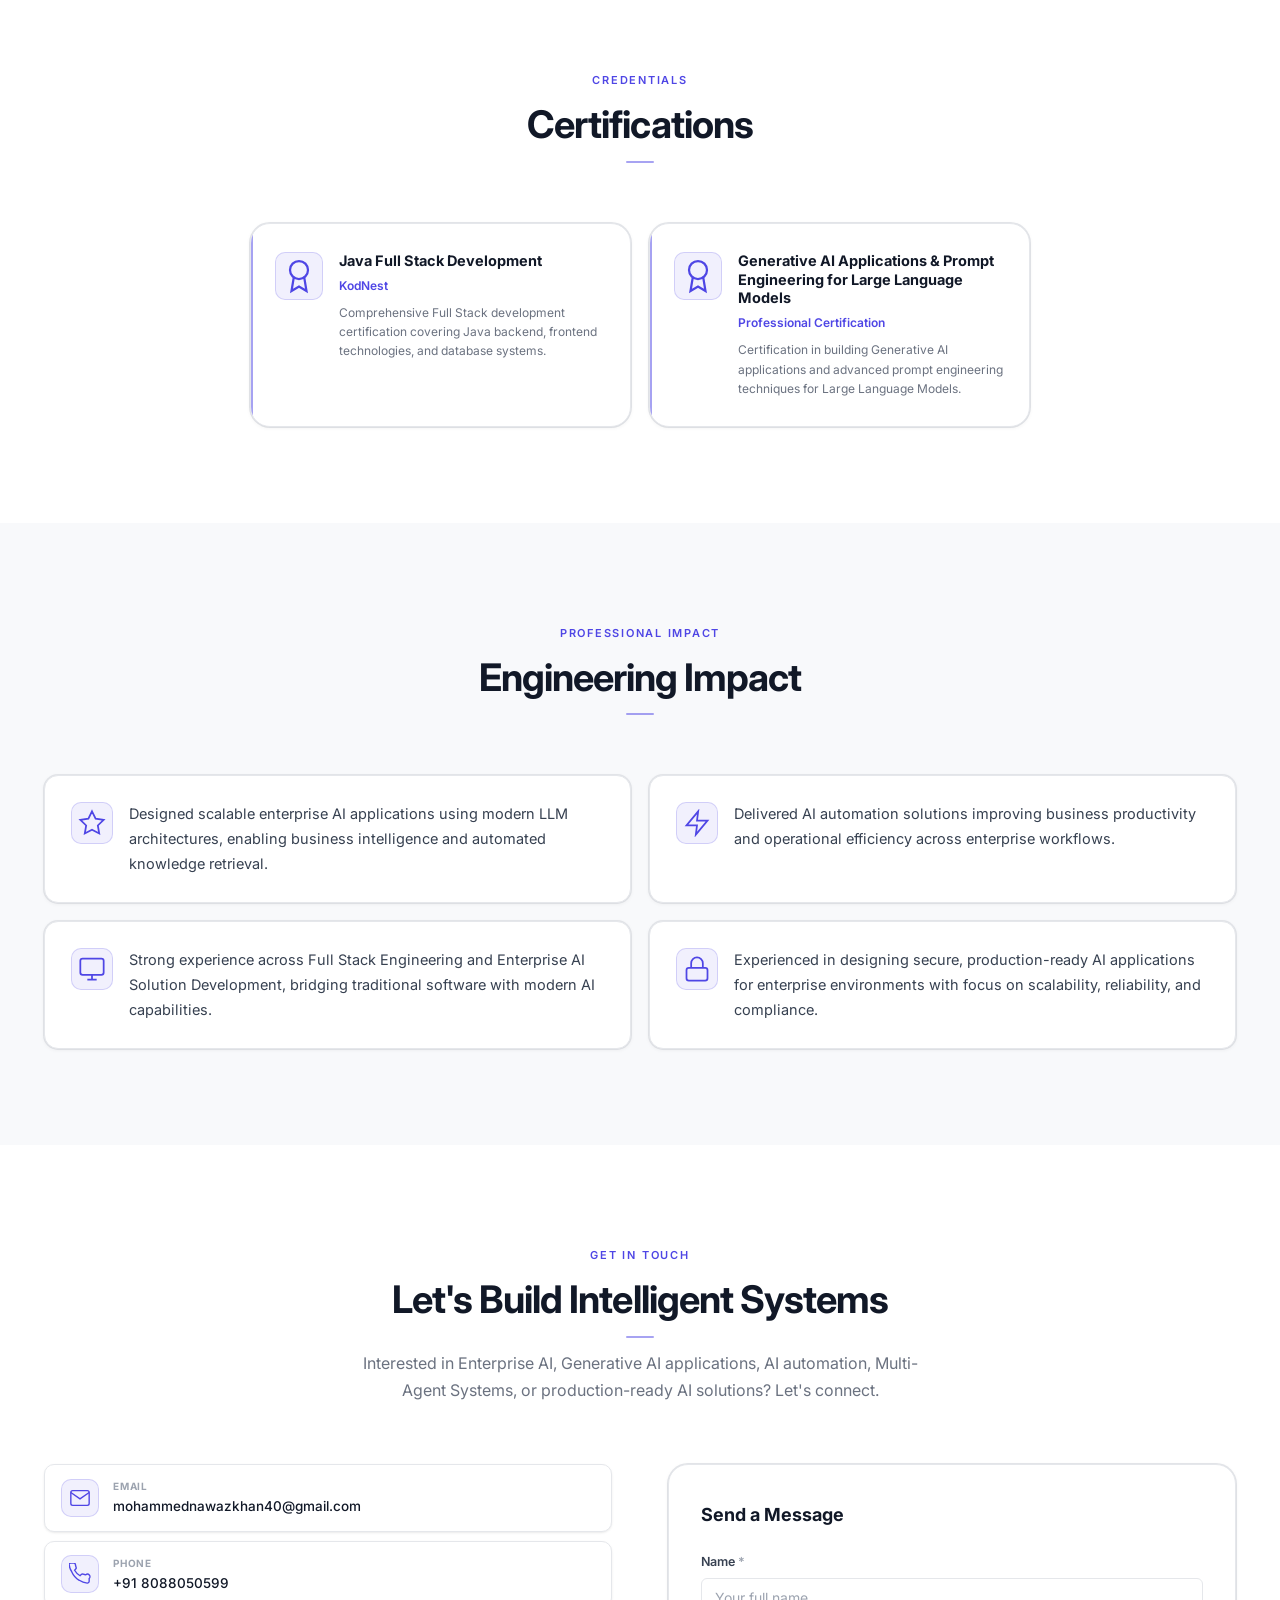
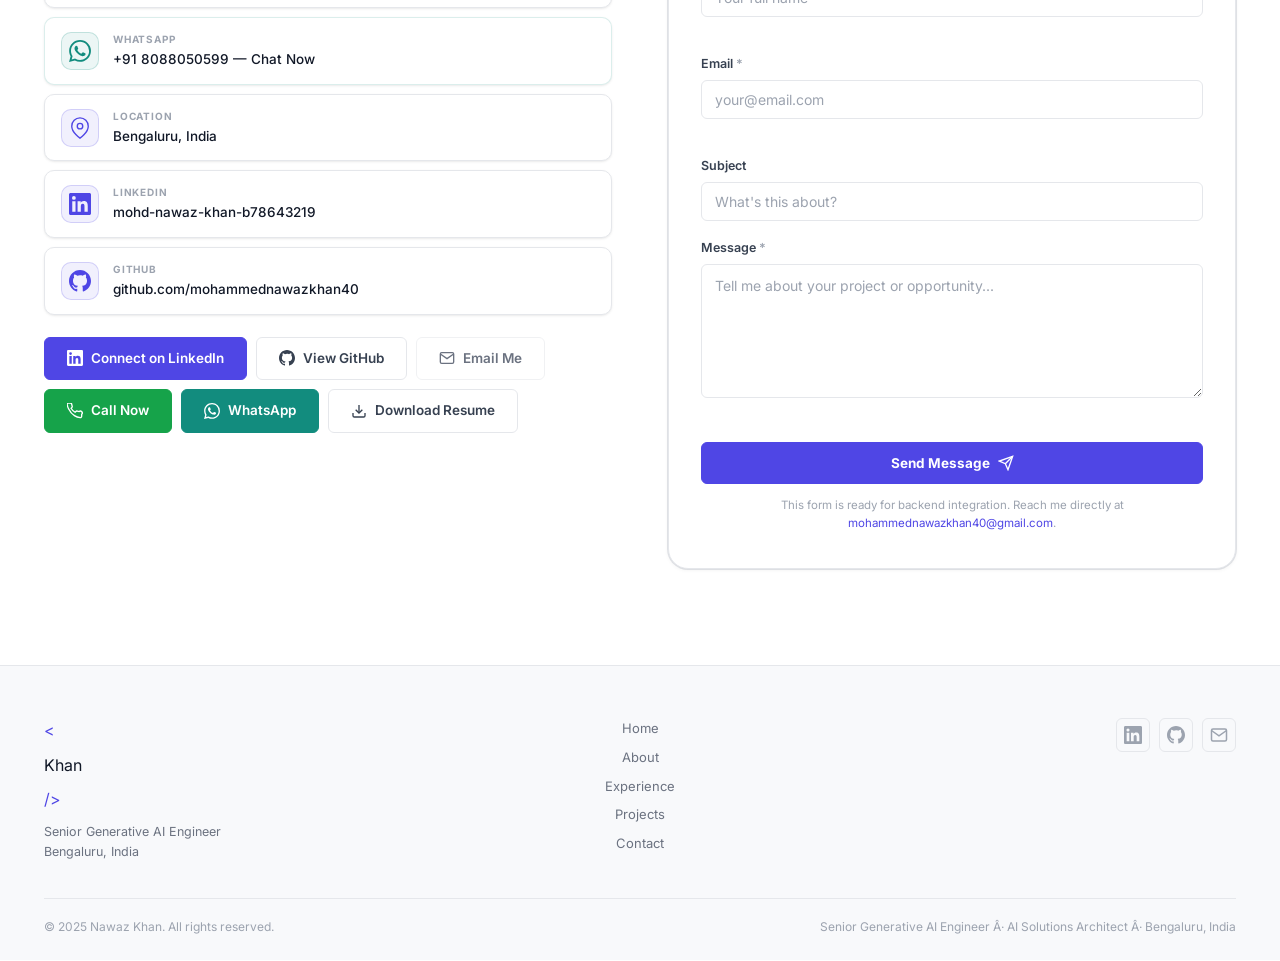
==== commit f0e5cc04: "Add resume HTML from CV content, fix all Download Resume buttons" ====
--- a/index.html
+++ b/index.html
@@ -67,7 +67,7 @@
         <a href="https://wa.me/918088050599?text=Hi%20Nawaz%2C%20I%20came%20across%20your%20portfolio%20and%20would%20like%20to%20connect!" target="_blank" rel="noopener noreferrer" class="nav-icon-btn nav-whatsapp" aria-label="WhatsApp">
           <svg width="18" height="18" viewBox="0 0 24 24" fill="currentColor" aria-hidden="true"><path d="M17.472 14.382c-.297-.149-1.758-.867-2.03-.967-.273-.099-.471-.148-.67.15-.197.297-.767.966-.94 1.164-.173.199-.347.223-.644.075-.297-.15-1.255-.463-2.39-1.475-.883-.788-1.48-1.761-1.653-2.059-.173-.297-.018-.458.13-.606.134-.133.298-.347.446-.52.149-.174.198-.298.298-.497.099-.198.05-.371-.025-.52-.075-.149-.669-1.612-.916-2.207-.242-.579-.487-.5-.669-.51-.173-.008-.371-.01-.57-.01-.198 0-.52.074-.792.372-.272.297-1.04 1.016-1.04 2.479 0 1.462 1.065 2.875 1.213 3.074.149.198 2.096 3.2 5.077 4.487.709.306 1.262.489 1.694.625.712.227 1.36.195 1.871.118.571-.085 1.758-.719 2.006-1.413.248-.694.248-1.289.173-1.413-.074-.124-.272-.198-.57-.347m-5.421 7.403h-.004a9.87 9.87 0 01-5.031-1.378l-.361-.214-3.741.982.998-3.648-.235-.374a9.86 9.86 0 01-1.51-5.26c.001-5.45 4.436-9.884 9.888-9.884 2.64 0 5.122 1.03 6.988 2.898a9.825 9.825 0 012.893 6.994c-.003 5.45-4.437 9.884-9.885 9.884m8.413-18.297A11.815 11.815 0 0012.05 0C5.495 0 .16 5.335.157 11.892c0 2.096.547 4.142 1.588 5.945L.057 24l6.305-1.654a11.882 11.882 0 005.683 1.448h.005c6.554 0 11.89-5.335 11.893-11.893a11.821 11.821 0 00-3.48-8.413z"/></svg>
         </a>
-        <a href="assets/resume.pdf" download="Nawaz_Khan_Resume.pdf" class="btn-resume" aria-label="Download Resume">
+        <a href="assets/resume.html" target="_blank" rel="noopener noreferrer" class="btn-resume" aria-label="Download Resume">
           <svg width="14" height="14" viewBox="0 0 24 24" fill="none" stroke="currentColor" stroke-width="2.5" aria-hidden="true"><path d="M21 15v4a2 2 0 01-2 2H5a2 2 0 01-2-2v-4"/><polyline points="7 10 12 15 17 10"/><line x1="12" y1="15" x2="12" y2="3"/></svg>
           Resume
         </a>
@@ -99,7 +99,7 @@
       <div class="mobile-nav-actions">
         <a href="https://www.linkedin.com/in/mohd-nawaz-khan-b78643219" target="_blank" rel="noopener noreferrer" class="btn-primary">LinkedIn</a>
         <a href="https://github.com/mohammednawazkhan40" target="_blank" rel="noopener noreferrer" class="btn-secondary">GitHub</a>
-        <a href="assets/resume.pdf" download="Nawaz_Khan_Resume.pdf" class="btn-resume-mobile">Download Resume</a>
+        <a href="assets/resume.html" target="_blank" rel="noopener noreferrer" class="btn-resume-mobile">Download Resume</a>
       </div>
     </div>
   </div>
@@ -141,7 +141,7 @@
               <svg width="16" height="16" viewBox="0 0 24 24" fill="none" stroke="currentColor" stroke-width="2" aria-hidden="true"><rect x="2" y="3" width="20" height="14" rx="2"/><path d="M8 21h8M12 17v4"/></svg>
               View My Projects
             </a>
-            <a href="assets/resume.pdf" download="Nawaz_Khan_Resume.pdf" class="btn-secondary">
+            <a href="assets/resume.html" target="_blank" rel="noopener noreferrer" class="btn-secondary">
               <svg width="16" height="16" viewBox="0 0 24 24" fill="none" stroke="currentColor" stroke-width="2" aria-hidden="true"><path d="M21 15v4a2 2 0 01-2 2H5a2 2 0 01-2-2v-4"/><polyline points="7 10 12 15 17 10"/><line x1="12" y1="15" x2="12" y2="3"/></svg>
               Download Resume
             </a>
@@ -1213,7 +1213,7 @@
                 <svg width="16" height="16" viewBox="0 0 24 24" fill="currentColor" aria-hidden="true"><path d="M17.472 14.382c-.297-.149-1.758-.867-2.03-.967-.273-.099-.471-.148-.67.15-.197.297-.767.966-.94 1.164-.173.199-.347.223-.644.075-.297-.15-1.255-.463-2.39-1.475-.883-.788-1.48-1.761-1.653-2.059-.173-.297-.018-.458.13-.606.134-.133.298-.347.446-.52.149-.174.198-.298.298-.497.099-.198.05-.371-.025-.52-.075-.149-.669-1.612-.916-2.207-.242-.579-.487-.5-.669-.51-.173-.008-.371-.01-.57-.01-.198 0-.52.074-.792.372-.272.297-1.04 1.016-1.04 2.479 0 1.462 1.065 2.875 1.213 3.074.149.198 2.096 3.2 5.077 4.487.709.306 1.262.489 1.694.625.712.227 1.36.195 1.871.118.571-.085 1.758-.719 2.006-1.413.248-.694.248-1.289.173-1.413-.074-.124-.272-.198-.57-.347m-5.421 7.403h-.004a9.87 9.87 0 01-5.031-1.378l-.361-.214-3.741.982.998-3.648-.235-.374a9.86 9.86 0 01-1.51-5.26c.001-5.45 4.436-9.884 9.888-9.884 2.64 0 5.122 1.03 6.988 2.898a9.825 9.825 0 012.893 6.994c-.003 5.45-4.437 9.884-9.885 9.884m8.413-18.297A11.815 11.815 0 0012.05 0C5.495 0 .16 5.335.157 11.892c0 2.096.547 4.142 1.588 5.945L.057 24l6.305-1.654a11.882 11.882 0 005.683 1.448h.005c6.554 0 11.89-5.335 11.893-11.893a11.821 11.821 0 00-3.48-8.413z"/></svg>
                 WhatsApp
               </a>
-              <a href="assets/resume.pdf" download="Nawaz_Khan_Resume.pdf" class="btn-resume-lg">
+              <a href="assets/resume.html" target="_blank" rel="noopener noreferrer" class="btn-resume-lg">
                 <svg width="16" height="16" viewBox="0 0 24 24" fill="none" stroke="currentColor" stroke-width="2" aria-hidden="true"><path d="M21 15v4a2 2 0 01-2 2H5a2 2 0 01-2-2v-4"/><polyline points="7 10 12 15 17 10"/><line x1="12" y1="15" x2="12" y2="3"/></svg>
                 Download Resume
               </a>
@@ -1317,3 +1317,4 @@
 </body>
 </html>
 
+
--- a/styles.css
+++ b/styles.css
@@ -1,71 +1,79 @@
 /* ═══════════════════════════════════════════════════════════════
-   MOHD NAWAZ KHAN — PREMIUM PORTFOLIO
-   Design System: Enterprise AI · Dark Navy · Professional Blue
+   NAWAZ KHAN — PORTFOLIO
+   Theme: Professional Light — Clean · Refined · Enterprise
+   Inspired by: Linear, Stripe, top-tier consulting
    ═══════════════════════════════════════════════════════════════ */
 
 /* ──────────────── CSS CUSTOM PROPERTIES ────────────────────── */
 :root {
-  /* Colors */
-  --bg-primary: #050b18;
-  --bg-secondary: #080f1f;
-  --bg-card: #0c1428;
-  --bg-card-hover: #0f1a32;
-  --bg-glass: rgba(12, 20, 40, 0.7);
-
-  --blue-primary: #2563eb;
-  --blue-light: #3b82f6;
-  --blue-lighter: #60a5fa;
-  --cyan-accent: #06b6d4;
-  --cyan-light: #22d3ee;
-
-  --text-primary: #f1f5f9;
-  --text-secondary: #94a3b8;
-  --text-muted: #475569;
-  --text-accent: #60a5fa;
-
-  --border-subtle: rgba(59, 130, 246, 0.12);
-  --border-card: rgba(59, 130, 246, 0.18);
-  --border-hover: rgba(59, 130, 246, 0.4);
-
-  --glow-blue: rgba(37, 99, 235, 0.3);
-  --glow-cyan: rgba(6, 182, 212, 0.2);
+  /* Backgrounds */
+  --bg-primary:      #ffffff;
+  --bg-secondary:    #f8f9fb;
+  --bg-tertiary:     #f2f4f7;
+  --bg-card:         #ffffff;
+  --bg-card-hover:   #fafbfc;
+  --bg-surface:      #f5f6f8;
+  --bg-nav:          rgba(255, 255, 255, 0.92);
+
+  /* Accent — single controlled indigo */
+  --accent:          #4f46e5;
+  --accent-hover:    #4338ca;
+  --accent-light:    #6366f1;
+  --accent-dim:      rgba(79, 70, 229, 0.08);
+  --accent-border:   rgba(79, 70, 229, 0.2);
+
+  /* Text */
+  --text-primary:    #111827;
+  --text-secondary:  #374151;
+  --text-tertiary:   #6b7280;
+  --text-muted:      #9ca3af;
+  --text-accent:     #4f46e5;
+
+  /* Borders */
+  --border-subtle:   #f0f1f3;
+  --border-card:     #e5e7eb;
+  --border-hover:    #d1d5db;
+  --border-strong:   #9ca3af;
+
+  /* Status */
+  --green:           #16a34a;
+  --green-dim:       rgba(22, 163, 74, 0.08);
+  --green-border:    rgba(22, 163, 74, 0.2);
+  --whatsapp:        #128c7e;
 
   /* Typography */
   --font-primary: 'Inter', 'Manrope', -apple-system, BlinkMacSystemFont, 'Segoe UI', sans-serif;
 
   /* Spacing */
-  --section-padding: 100px 0;
-  --container-max: 1240px;
+  --section-padding:   96px 0;
+  --container-max:     1240px;
   --container-padding: 0 24px;
 
   /* Transitions */
-  --transition-fast: 0.15s ease;
-  --transition-base: 0.25s ease;
-  --transition-slow: 0.4s ease;
+  --transition-fast:   0.14s ease;
+  --transition-base:   0.22s ease;
+  --transition-slow:   0.36s ease;
 
   /* Radius */
-  --radius-sm: 8px;
-  --radius-md: 12px;
-  --radius-lg: 16px;
-  --radius-xl: 24px;
+  --radius-sm:   6px;
+  --radius-md:   10px;
+  --radius-lg:   14px;
+  --radius-xl:   20px;
   --radius-full: 9999px;
 
   /* Shadows */
-  --shadow-card: 0 4px 24px rgba(0, 0, 0, 0.4), 0 0 0 1px rgba(59, 130, 246, 0.1);
-  --shadow-card-hover: 0 8px 48px rgba(0, 0, 0, 0.5), 0 0 0 1px rgba(59, 130, 246, 0.25), 0 0 32px rgba(37, 99, 235, 0.15);
-  --shadow-glow: 0 0 40px rgba(37, 99, 235, 0.2);
+  --shadow-sm:          0 1px 3px rgba(0,0,0,0.06), 0 1px 2px rgba(0,0,0,0.04);
+  --shadow-card:        0 1px 4px rgba(0,0,0,0.06), 0 0 0 1px var(--border-card);
+  --shadow-card-hover:  0 8px 24px rgba(0,0,0,0.10), 0 0 0 1px var(--border-hover);
+  --shadow-nav:         0 1px 0 var(--border-subtle);
 }
 
 /* ──────────────── RESET & BASE ──────────────────────────────── */
-*, *::before, *::after {
-  box-sizing: border-box;
-  margin: 0;
-  padding: 0;
-}
+*, *::before, *::after { box-sizing: border-box; margin: 0; padding: 0; }
 
 html {
   scroll-behavior: smooth;
-  scroll-padding-top: 72px;
+  scroll-padding-top: 64px;
   -webkit-text-size-adjust: 100%;
 }
 
@@ -79,11 +87,11 @@
   overflow-x: hidden;
 }
 
-img { display: block; max-width: 100%; height: auto; }
-a { color: inherit; text-decoration: none; }
-ul, ol { list-style: none; }
+img   { display: block; max-width: 100%; height: auto; }
+a     { color: inherit; text-decoration: none; }
+ul,ol { list-style: none; }
 button { cursor: pointer; border: none; background: none; font-family: inherit; }
-input, textarea, select { font-family: inherit; }
+input, textarea { font-family: inherit; }
 
 /* ──────────────── UTILITY ───────────────────────────────────── */
 .container {
@@ -92,198 +100,115 @@
   padding: var(--container-padding);
 }
 
-.section {
-  padding: var(--section-padding);
-  position: relative;
-}
-
-.section-alt {
-  background: linear-gradient(180deg, var(--bg-secondary) 0%, var(--bg-primary) 100%);
-}
-
-.section-header {
-  text-align: center;
-  margin-bottom: 64px;
-}
+.section     { padding: var(--section-padding); position: relative; }
+.section-alt { background: var(--bg-secondary); }
+
+.section-header { text-align: center; margin-bottom: 60px; }
 
 .section-tag {
   display: inline-block;
-  font-size: 11px;
-  font-weight: 600;
-  letter-spacing: 0.2em;
-  text-transform: uppercase;
-  color: var(--cyan-accent);
-  background: rgba(6, 182, 212, 0.08);
-  border: 1px solid rgba(6, 182, 212, 0.2);
-  padding: 6px 16px;
-  border-radius: var(--radius-full);
-  margin-bottom: 16px;
+  font-size: 11px; font-weight: 600;
+  letter-spacing: 0.16em; text-transform: uppercase;
+  color: var(--accent);
+  margin-bottom: 12px;
 }
 
 .section-title {
-  font-size: clamp(28px, 4vw, 42px);
-  font-weight: 800;
-  color: var(--text-primary);
-  line-height: 1.2;
-  letter-spacing: -0.02em;
-  margin-bottom: 16px;
+  font-size: clamp(26px, 3.2vw, 38px);
+  font-weight: 700; color: var(--text-primary);
+  line-height: 1.18; letter-spacing: -0.025em;
+  margin-bottom: 14px;
 }
 
 .section-subtitle {
-  font-size: 17px;
-  color: var(--text-secondary);
-  max-width: 640px;
-  margin: 0 auto;
-  line-height: 1.7;
+  font-size: 16px; color: var(--text-tertiary);
+  max-width: 560px; margin: 0 auto; line-height: 1.7;
 }
 
 .section-line {
-  width: 48px;
-  height: 3px;
-  background: linear-gradient(90deg, var(--blue-primary), var(--cyan-accent));
-  border-radius: var(--radius-full);
-  margin: 16px auto;
+  width: 28px; height: 2px;
+  background: var(--accent); border-radius: var(--radius-full);
+  margin: 12px auto; opacity: 0.5;
 }
 
 /* ──────────────── NAVIGATION ────────────────────────────────── */
 .navbar {
-  position: fixed;
-  top: 0;
-  left: 0;
-  right: 0;
-  z-index: 1000;
-  height: 68px;
-  display: flex;
-  align-items: center;
-  transition: background var(--transition-base), backdrop-filter var(--transition-base), border-color var(--transition-base);
-  border-bottom: 1px solid transparent;
+  position: fixed; top: 0; left: 0; right: 0;
+  z-index: 1000; height: 64px;
+  display: flex; align-items: center;
+  transition: background var(--transition-base),
+              box-shadow var(--transition-base);
 }
 
 .navbar.scrolled {
-  background: rgba(5, 11, 24, 0.92);
-  backdrop-filter: blur(20px);
-  -webkit-backdrop-filter: blur(20px);
-  border-bottom-color: var(--border-subtle);
+  background: var(--bg-nav);
+  backdrop-filter: blur(12px);
+  -webkit-backdrop-filter: blur(12px);
+  box-shadow: var(--shadow-nav);
 }
 
 .nav-container {
-  max-width: var(--container-max);
-  margin: 0 auto;
-  padding: 0 24px;
-  width: 100%;
-  display: flex;
-  align-items: center;
-  gap: 32px;
+  max-width: var(--container-max); margin: 0 auto;
+  padding: 0 24px; width: 100%;
+  display: flex; align-items: center; gap: 24px;
 }
 
 .nav-logo {
-  display: flex;
-  align-items: center;
-  gap: 1px;
-  font-size: 20px;
-  font-weight: 800;
-  letter-spacing: -0.02em;
-  flex-shrink: 0;
-}
-.logo-bracket { color: var(--cyan-accent); }
-.logo-text { color: var(--text-primary); }
+  display: flex; align-items: center; gap: 1px;
+  font-size: 17px; font-weight: 800;
+  letter-spacing: -0.02em; flex-shrink: 0;
+}
+.logo-bracket { color: var(--accent); }
+.logo-text    { color: var(--text-primary); }
 
 .nav-links {
-  display: flex;
-  align-items: center;
-  gap: 4px;
-  flex: 1;
-  justify-content: center;
+  display: flex; align-items: center; gap: 2px;
+  flex: 1; justify-content: center;
 }
 
 .nav-link {
-  font-size: 13.5px;
-  font-weight: 500;
-  color: var(--text-secondary);
-  padding: 6px 12px;
-  border-radius: var(--radius-sm);
+  font-size: 13.5px; font-weight: 500;
+  color: var(--text-tertiary);
+  padding: 6px 11px; border-radius: var(--radius-sm);
   transition: color var(--transition-fast), background var(--transition-fast);
-  position: relative;
   white-space: nowrap;
 }
-
-.nav-link::after {
-  content: '';
-  position: absolute;
-  bottom: 2px;
-  left: 50%;
-  transform: translateX(-50%);
-  width: 0;
-  height: 2px;
-  background: var(--cyan-accent);
-  border-radius: var(--radius-full);
-  transition: width var(--transition-base);
-}
-
-.nav-link:hover,
-.nav-link.active {
-  color: var(--text-primary);
-}
-
-.nav-link:hover::after,
-.nav-link.active::after {
-  width: 20px;
-}
-
-.nav-actions {
-  display: flex;
-  align-items: center;
-  gap: 8px;
-  flex-shrink: 0;
-}
+.nav-link:hover { color: var(--text-primary); background: var(--bg-tertiary); }
+.nav-link.active { color: var(--text-accent); background: var(--accent-dim); }
+
+.nav-actions { display: flex; align-items: center; gap: 6px; flex-shrink: 0; }
 
 .nav-icon-btn {
-  display: flex;
-  align-items: center;
-  justify-content: center;
-  width: 36px;
-  height: 36px;
-  border-radius: var(--radius-sm);
-  color: var(--text-secondary);
-  transition: color var(--transition-fast), background var(--transition-fast);
-}
-.nav-icon-btn:hover {
-  color: var(--text-primary);
-  background: rgba(255,255,255,0.06);
-}
+  width: 34px; height: 34px;
+  display: flex; align-items: center; justify-content: center;
+  border-radius: var(--radius-sm); color: var(--text-tertiary);
+  transition: all var(--transition-fast);
+}
+.nav-icon-btn:hover { color: var(--text-primary); background: var(--bg-tertiary); }
+
+.nav-whatsapp       { color: var(--whatsapp) !important; }
+.nav-whatsapp:hover { background: var(--green-dim) !important; }
 
 .btn-resume {
-  display: flex;
-  align-items: center;
-  gap: 6px;
-  font-size: 13px;
-  font-weight: 600;
-  color: var(--blue-lighter);
-  border: 1px solid rgba(96, 165, 250, 0.3);
-  padding: 7px 16px;
-  border-radius: var(--radius-sm);
-  transition: all var(--transition-fast);
-  white-space: nowrap;
+  display: flex; align-items: center; gap: 6px;
+  font-size: 12.5px; font-weight: 600; color: var(--text-secondary);
+  border: 1px solid var(--border-card);
+  padding: 6px 14px; border-radius: var(--radius-sm);
+  background: var(--bg-primary);
+  transition: all var(--transition-fast); white-space: nowrap;
 }
 .btn-resume:hover {
-  background: rgba(96, 165, 250, 0.1);
-  border-color: var(--blue-lighter);
-  color: var(--text-primary);
+  border-color: var(--border-hover); color: var(--text-primary);
+  box-shadow: var(--shadow-sm);
 }
 
 .hamburger {
-  display: none;
-  flex-direction: column;
-  gap: 5px;
-  width: 32px;
-  padding: 4px;
-  margin-left: auto;
+  display: none; flex-direction: column; gap: 5px;
+  width: 32px; padding: 4px; margin-left: auto;
 }
 .hamburger span {
-  display: block;
-  height: 2px;
-  background: var(--text-secondary);
-  border-radius: var(--radius-full);
+  display: block; height: 1.5px;
+  background: var(--text-tertiary); border-radius: var(--radius-full);
   transition: all var(--transition-base);
 }
 .hamburger.active span:nth-child(1) { transform: rotate(45deg) translate(5px, 5px); }
@@ -292,1766 +217,870 @@
 
 /* ──────────────── MOBILE NAV ────────────────────────────────── */
 .mobile-nav-overlay {
-  display: none;
-  position: fixed;
-  inset: 0;
-  z-index: 999;
-  background: rgba(5, 11, 24, 0.98);
-  backdrop-filter: blur(20px);
+  display: none; position: fixed; inset: 0; z-index: 999;
+  background: rgba(255,255,255,0.98);
+  backdrop-filter: blur(12px);
 }
 .mobile-nav-overlay.open { display: flex; }
 .mobile-nav-content {
-  width: 100%;
-  padding: 80px 32px 40px;
-  display: flex;
-  flex-direction: column;
-  gap: 8px;
+  width: 100%; padding: 80px 32px 40px;
+  display: flex; flex-direction: column; gap: 2px;
   overflow-y: auto;
 }
 .mobile-nav-close {
-  position: absolute;
-  top: 20px;
-  right: 24px;
-  color: var(--text-secondary);
-  width: 40px;
-  height: 40px;
-  display: flex;
-  align-items: center;
-  justify-content: center;
-  border-radius: var(--radius-sm);
+  position: absolute; top: 18px; right: 22px;
+  color: var(--text-tertiary); width: 40px; height: 40px;
+  display: flex; align-items: center; justify-content: center;
 }
 .mobile-nav-link {
-  display: block;
-  font-size: 22px;
-  font-weight: 700;
-  color: var(--text-secondary);
-  padding: 12px 0;
+  display: block; font-size: 20px; font-weight: 600;
+  color: var(--text-secondary); padding: 12px 0;
   border-bottom: 1px solid var(--border-subtle);
   transition: color var(--transition-fast);
 }
 .mobile-nav-link:hover { color: var(--text-primary); }
-.mobile-nav-actions {
-  display: flex;
-  flex-direction: column;
-  gap: 12px;
-  margin-top: 32px;
-}
+.mobile-nav-actions { display: flex; flex-direction: column; gap: 10px; margin-top: 28px; }
 
 /* ──────────────── BUTTONS ───────────────────────────────────── */
 .btn-primary {
-  display: inline-flex;
-  align-items: center;
-  gap: 8px;
-  font-size: 14px;
-  font-weight: 600;
-  color: #fff;
-  background: linear-gradient(135deg, var(--blue-primary) 0%, #1d4ed8 100%);
-  padding: 12px 24px;
-  border-radius: var(--radius-sm);
+  display: inline-flex; align-items: center; gap: 8px;
+  font-size: 13.5px; font-weight: 600; color: #fff;
+  background: var(--accent);
+  padding: 10px 22px; border-radius: var(--radius-sm);
+  border: 1px solid var(--accent);
+  transition: all var(--transition-base); white-space: nowrap;
+}
+.btn-primary:hover {
+  background: var(--accent-hover); border-color: var(--accent-hover);
+  transform: translateY(-1px); box-shadow: 0 4px 12px rgba(79,70,229,0.25);
+}
+
+.btn-secondary {
+  display: inline-flex; align-items: center; gap: 8px;
+  font-size: 13.5px; font-weight: 600; color: var(--text-secondary);
+  background: var(--bg-primary); border: 1px solid var(--border-card);
+  padding: 10px 22px; border-radius: var(--radius-sm);
+  transition: all var(--transition-base); white-space: nowrap;
+}
+.btn-secondary:hover {
+  color: var(--text-primary); border-color: var(--border-hover);
+  box-shadow: var(--shadow-sm); transform: translateY(-1px);
+}
+
+.btn-ghost {
+  display: inline-flex; align-items: center; gap: 8px;
+  font-size: 13.5px; font-weight: 600; color: var(--text-tertiary);
+  background: transparent; border: 1px solid var(--border-subtle);
+  padding: 10px 22px; border-radius: var(--radius-sm);
+  transition: all var(--transition-base); white-space: nowrap;
+}
+.btn-ghost:hover {
+  color: var(--text-secondary); border-color: var(--border-card);
+  background: var(--bg-secondary); transform: translateY(-1px);
+}
+
+.btn-resume-mobile, .btn-resume-lg {
+  display: inline-flex; align-items: center; justify-content: center; gap: 8px;
+  font-size: 13.5px; font-weight: 600; color: var(--text-secondary);
+  background: var(--bg-primary); border: 1px solid var(--border-card);
+  padding: 10px 22px; border-radius: var(--radius-sm);
   transition: all var(--transition-base);
-  border: 1px solid transparent;
-  white-space: nowrap;
-}
-.btn-primary:hover {
-  transform: translateY(-2px);
-  box-shadow: 0 8px 24px rgba(37, 99, 235, 0.4);
-  background: linear-gradient(135deg, var(--blue-light) 0%, var(--blue-primary) 100%);
-}
-
-.btn-secondary {
-  display: inline-flex;
-  align-items: center;
-  gap: 8px;
-  font-size: 14px;
-  font-weight: 600;
-  color: var(--blue-lighter);
-  background: rgba(59, 130, 246, 0.08);
-  border: 1px solid rgba(59, 130, 246, 0.3);
-  padding: 12px 24px;
-  border-radius: var(--radius-sm);
-  transition: all var(--transition-base);
-  white-space: nowrap;
-}
-.btn-secondary:hover {
-  background: rgba(59, 130, 246, 0.15);
-  border-color: var(--blue-light);
-  color: #fff;
-  transform: translateY(-2px);
-}
-
-.btn-ghost {
-  display: inline-flex;
-  align-items: center;
-  gap: 8px;
-  font-size: 14px;
-  font-weight: 600;
-  color: var(--text-secondary);
-  border: 1px solid var(--border-card);
-  padding: 12px 24px;
-  border-radius: var(--radius-sm);
-  transition: all var(--transition-base);
-  white-space: nowrap;
-}
-.btn-ghost:hover {
-  color: var(--text-primary);
-  border-color: var(--border-hover);
-  background: rgba(255,255,255,0.04);
-  transform: translateY(-2px);
-}
-
-.btn-resume-mobile,
-.btn-resume-lg {
-  display: inline-flex;
-  align-items: center;
-  justify-content: center;
-  gap: 8px;
-  font-size: 14px;
-  font-weight: 600;
-  color: var(--cyan-light);
-  border: 1px solid rgba(34, 211, 238, 0.25);
-  padding: 12px 24px;
-  border-radius: var(--radius-sm);
-  transition: all var(--transition-base);
-}
-.btn-resume-mobile:hover,
-.btn-resume-lg:hover {
-  background: rgba(34, 211, 238, 0.08);
-  border-color: var(--cyan-light);
-  color: #fff;
-  transform: translateY(-2px);
-}
-
-/* ──────────────── HERO SECTION ──────────────────────────────── */
+}
+.btn-resume-mobile:hover, .btn-resume-lg:hover {
+  color: var(--text-primary); border-color: var(--border-hover);
+  box-shadow: var(--shadow-sm); transform: translateY(-1px);
+}
+
+.btn-call {
+  display: inline-flex; align-items: center; gap: 8px;
+  font-size: 13.5px; font-weight: 600; color: #fff;
+  background: #16a34a; border: 1px solid #16a34a;
+  padding: 10px 22px; border-radius: var(--radius-sm);
+  transition: all var(--transition-base); white-space: nowrap;
+}
+.btn-call:hover {
+  background: #15803d; border-color: #15803d;
+  transform: translateY(-1px); box-shadow: 0 4px 12px rgba(22,163,74,0.2);
+}
+
+.btn-whatsapp {
+  display: inline-flex; align-items: center; gap: 8px;
+  font-size: 13.5px; font-weight: 600; color: #fff;
+  background: #128c7e; border: 1px solid #128c7e;
+  padding: 10px 22px; border-radius: var(--radius-sm);
+  transition: all var(--transition-base); white-space: nowrap;
+}
+.btn-whatsapp:hover {
+  background: #0e7267; border-color: #0e7267;
+  transform: translateY(-1px); box-shadow: 0 4px 12px rgba(18,140,126,0.2);
+}
+
+/* ──────────────── HERO ──────────────────────────────────────── */
 .hero-section {
-  position: relative;
-  min-height: 100vh;
-  display: flex;
-  flex-direction: column;
-  align-items: center;
-  justify-content: center;
-  overflow: hidden;
-  padding-top: 68px;
-}
-
-.hero-bg {
-  position: absolute;
-  inset: 0;
-  z-index: 0;
-}
-
-#heroCanvas {
-  position: absolute;
-  inset: 0;
-  width: 100%;
-  height: 100%;
-}
+  position: relative; min-height: 100vh;
+  display: flex; flex-direction: column;
+  align-items: center; justify-content: center;
+  overflow: hidden; padding-top: 64px;
+  background: var(--bg-primary);
+}
+
+.hero-bg { position: absolute; inset: 0; z-index: 0; }
+
+#heroCanvas { position: absolute; inset: 0; width: 100%; height: 100%; }
 
 .hero-grid {
-  position: absolute;
-  inset: 0;
+  position: absolute; inset: 0;
   background-image:
-    linear-gradient(rgba(37, 99, 235, 0.04) 1px, transparent 1px),
-    linear-gradient(90deg, rgba(37, 99, 235, 0.04) 1px, transparent 1px);
-  background-size: 60px 60px;
-  mask-image: radial-gradient(ellipse 80% 80% at 50% 50%, black 0%, transparent 100%);
+    linear-gradient(var(--border-subtle) 1px, transparent 1px),
+    linear-gradient(90deg, var(--border-subtle) 1px, transparent 1px);
+  background-size: 64px 64px;
+  mask-image: radial-gradient(ellipse 75% 75% at 50% 50%, black 0%, transparent 100%);
+  opacity: 0.6;
 }
 
 .hero-container {
-  position: relative;
-  z-index: 1;
-  max-width: var(--container-max);
-  margin: 0 auto;
+  position: relative; z-index: 1;
+  max-width: var(--container-max); margin: 0 auto;
   padding: 80px 24px 40px;
-  display: grid;
-  grid-template-columns: 1fr 460px;
-  gap: 64px;
-  align-items: center;
-  width: 100%;
+  display: grid; grid-template-columns: 1fr 420px;
+  gap: 80px; align-items: center; width: 100%;
 }
 
 .hero-eyebrow {
-  display: flex;
-  align-items: center;
-  gap: 10px;
-  font-size: 11px;
-  font-weight: 700;
-  letter-spacing: 0.25em;
-  text-transform: uppercase;
-  color: var(--cyan-accent);
-  margin-bottom: 20px;
+  display: flex; align-items: center; gap: 8px;
+  font-size: 11px; font-weight: 600;
+  letter-spacing: 0.2em; text-transform: uppercase;
+  color: var(--accent); margin-bottom: 20px;
 }
 
 .eyebrow-dot {
-  width: 6px;
-  height: 6px;
-  border-radius: 50%;
-  background: var(--cyan-accent);
-  box-shadow: 0 0 8px var(--cyan-accent);
-  animation: pulse-dot 2s ease-in-out infinite;
+  width: 5px; height: 5px; border-radius: 50%;
+  background: var(--accent);
+  animation: pulse-dot 2.5s ease-in-out infinite;
 }
 
 @keyframes pulse-dot {
-  0%, 100% { opacity: 1; box-shadow: 0 0 8px var(--cyan-accent); }
-  50% { opacity: 0.6; box-shadow: 0 0 16px var(--cyan-accent); }
+  0%, 100% { opacity: 1; }
+  50%       { opacity: 0.3; }
 }
 
 .hero-name {
-  font-size: clamp(44px, 6vw, 72px);
-  font-weight: 900;
-  line-height: 1.0;
-  letter-spacing: -0.03em;
-  color: var(--text-primary);
+  font-size: clamp(48px, 6.5vw, 76px);
+  font-weight: 800; line-height: 0.95;
+  letter-spacing: -0.04em; color: var(--text-primary);
   margin-bottom: 16px;
 }
 
-.name-accent {
-  background: linear-gradient(135deg, var(--blue-lighter) 0%, var(--cyan-accent) 100%);
-  -webkit-background-clip: text;
-  -webkit-text-fill-color: transparent;
-  background-clip: text;
-}
-
-.hero-titles {
-  height: 32px;
-  overflow: hidden;
-  margin-bottom: 24px;
-}
+.name-accent { color: var(--accent); }
+
+.hero-titles { height: 28px; overflow: hidden; margin-bottom: 22px; }
 
 .title-rotator {
-  display: flex;
-  flex-direction: column;
+  display: flex; flex-direction: column;
   animation: rotate-titles 12s ease-in-out infinite;
 }
 
 .title-item {
-  font-size: 20px;
-  font-weight: 600;
-  color: var(--text-secondary);
-  height: 32px;
-  line-height: 32px;
-  white-space: nowrap;
+  font-size: 17px; font-weight: 400;
+  color: var(--text-tertiary);
+  height: 28px; line-height: 28px; white-space: nowrap;
 }
 
 @keyframes rotate-titles {
-  0%, 18% { transform: translateY(0); }
-  20%, 38% { transform: translateY(-32px); }
-  40%, 58% { transform: translateY(-64px); }
-  60%, 78% { transform: translateY(-96px); }
-  80%, 98% { transform: translateY(-128px); }
-  100% { transform: translateY(0); }
+  0%,18%  { transform: translateY(0); }
+  20%,38% { transform: translateY(-28px); }
+  40%,58% { transform: translateY(-56px); }
+  60%,78% { transform: translateY(-84px); }
+  80%,98% { transform: translateY(-112px); }
+  100%    { transform: translateY(0); }
 }
 
 .hero-description {
-  font-size: 17px;
-  color: var(--text-secondary);
-  line-height: 1.75;
-  max-width: 560px;
-  margin-bottom: 36px;
+  font-size: 16px; color: var(--text-tertiary);
+  line-height: 1.75; max-width: 520px; margin-bottom: 32px;
 }
 
 .hero-cta {
-  display: flex;
-  align-items: center;
-  gap: 12px;
-  flex-wrap: wrap;
-  margin-bottom: 40px;
-}
-
-.hero-badges {
-  display: flex;
-  flex-wrap: wrap;
-  gap: 8px;
-}
+  display: flex; align-items: center; gap: 10px;
+  flex-wrap: wrap; margin-bottom: 32px;
+}
+
+.hero-badges { display: flex; flex-wrap: wrap; gap: 7px; }
 
 .badge {
-  font-size: 12px;
-  font-weight: 500;
-  color: var(--text-secondary);
-  background: rgba(255, 255, 255, 0.04);
-  border: 1px solid var(--border-subtle);
-  padding: 5px 12px;
-  border-radius: var(--radius-full);
+  font-size: 11.5px; font-weight: 500; color: var(--text-tertiary);
+  background: var(--bg-secondary); border: 1px solid var(--border-card);
+  padding: 4px 12px; border-radius: var(--radius-full);
   transition: all var(--transition-fast);
 }
 .badge:hover {
-  color: var(--blue-lighter);
-  border-color: rgba(96, 165, 250, 0.3);
-  background: rgba(96, 165, 250, 0.06);
+  color: var(--text-primary); border-color: var(--border-hover);
+  background: var(--bg-tertiary);
 }
 
 /* ──────────────── HERO IMAGE ────────────────────────────────── */
 .hero-image-wrapper {
-  display: flex;
-  justify-content: center;
-  align-items: center;
+  display: flex; justify-content: center; align-items: center;
 }
 
 .hero-image-frame {
-  position: relative;
-  width: 380px;
-  height: 380px;
-  display: flex;
-  align-items: center;
-  justify-content: center;
+  position: relative; width: 360px; height: 360px;
+  display: flex; align-items: center; justify-content: center;
 }
 
 .image-glow {
-  position: absolute;
-  inset: -20px;
-  border-radius: 50%;
-  background: radial-gradient(ellipse, rgba(37, 99, 235, 0.25) 0%, transparent 70%);
-  animation: glow-pulse 3s ease-in-out infinite;
-}
-
-@keyframes glow-pulse {
-  0%, 100% { opacity: 0.7; transform: scale(1); }
-  50% { opacity: 1; transform: scale(1.05); }
+  position: absolute; inset: -20px; border-radius: 50%;
+  background: radial-gradient(ellipse, rgba(79,70,229,0.07) 0%, transparent 70%);
 }
 
 .image-ring {
-  position: absolute;
-  border-radius: 50%;
-  border: 1px solid;
-  animation: ring-rotate 20s linear infinite;
-}
-.ring-1 {
-  width: 400px; height: 400px;
-  border-color: rgba(37, 99, 235, 0.2);
-  animation-duration: 30s;
-}
-.ring-2 {
-  width: 440px; height: 440px;
-  border-color: rgba(6, 182, 212, 0.12);
-  animation-duration: 20s;
-  animation-direction: reverse;
-}
-.ring-3 {
-  width: 480px; height: 480px;
-  border-color: rgba(37, 99, 235, 0.08);
-  animation-duration: 40s;
-}
+  position: absolute; border-radius: 50%; border: 1px solid;
+  animation: ring-rotate 40s linear infinite;
+}
+.ring-1 { width: 380px; height: 380px; border-color: var(--border-card); animation-duration: 45s; }
+.ring-2 { width: 420px; height: 420px; border-color: var(--border-subtle); animation-duration: 30s; animation-direction: reverse; }
+.ring-3 { width: 460px; height: 460px; border-color: var(--border-subtle); animation-duration: 55s; opacity: 0.5; }
 
 @keyframes ring-rotate {
   from { transform: rotate(0deg); }
-  to { transform: rotate(360deg); }
+  to   { transform: rotate(360deg); }
 }
 
 .image-container {
-  width: 300px;
-  height: 300px;
-  border-radius: 50%;
-  overflow: hidden;
-  border: 3px solid rgba(59, 130, 246, 0.4);
-  box-shadow:
-    0 0 0 6px rgba(37, 99, 235, 0.1),
-    0 0 60px rgba(37, 99, 235, 0.3),
-    0 24px 80px rgba(0, 0, 0, 0.6);
-  position: relative;
-  z-index: 2;
+  width: 290px; height: 290px;
+  border-radius: 50%; overflow: hidden;
+  border: 3px solid var(--border-card);
+  box-shadow: 0 0 0 6px var(--bg-secondary), 0 20px 60px rgba(0,0,0,0.12);
+  position: relative; z-index: 2;
 }
 
 .profile-image {
-  width: 100%;
-  height: 100%;
-  object-fit: cover;
-  object-position: center top;
+  width: 100%; height: 100%;
+  object-fit: cover; object-position: center top;
   transition: transform 0.6s ease;
 }
-.hero-image-frame:hover .profile-image { transform: scale(1.04); }
-
-.image-nodes {
-  position: absolute;
-  inset: 0;
-  z-index: 3;
-  pointer-events: none;
-}
+.hero-image-frame:hover .profile-image { transform: scale(1.03); }
+
+.image-nodes { position: absolute; inset: 0; z-index: 3; pointer-events: none; }
 
 .node {
-  position: absolute;
-  width: 10px;
-  height: 10px;
-  border-radius: 50%;
-  background: var(--cyan-accent);
-  box-shadow: 0 0 12px var(--cyan-accent);
-  animation: node-pulse 2s ease-in-out infinite;
-}
-.node-1 { top: 18%; left: 8%; animation-delay: 0s; }
-.node-2 { top: 10%; right: 14%; animation-delay: 0.5s; }
-.node-3 { bottom: 18%; left: 6%; animation-delay: 1s; }
-.node-4 { bottom: 14%; right: 8%; animation-delay: 1.5s; }
+  position: absolute; width: 7px; height: 7px; border-radius: 50%;
+  background: var(--accent); opacity: 0.35;
+  animation: node-pulse 3s ease-in-out infinite;
+}
+.node-1 { top: 18%; left: 8%;  animation-delay: 0s; }
+.node-2 { top: 10%; right: 14%; animation-delay: 0.9s; }
+.node-3 { bottom: 18%; left: 6%; animation-delay: 1.8s; }
+.node-4 { bottom: 14%; right: 8%; animation-delay: 2.7s; }
 
 @keyframes node-pulse {
-  0%, 100% { opacity: 0.6; transform: scale(1); }
-  50% { opacity: 1; transform: scale(1.4); }
+  0%,100% { opacity: 0.2; transform: scale(1); }
+  50%     { opacity: 0.5; transform: scale(1.3); }
 }
 
 /* ──────────────── METRICS STRIP ─────────────────────────────── */
 .metrics-strip {
-  position: relative;
-  z-index: 1;
-  width: 100%;
-  max-width: var(--container-max);
-  margin: 0 auto 0;
-  padding: 32px 24px;
-  display: flex;
-  align-items: center;
-  justify-content: center;
-  gap: 0;
-  background: rgba(12, 20, 40, 0.6);
-  border-top: 1px solid var(--border-subtle);
-  backdrop-filter: blur(10px);
+  position: relative; z-index: 1;
+  width: 100%; max-width: var(--container-max);
+  margin: 0 auto; padding: 24px 24px;
+  display: flex; align-items: center; justify-content: center;
+  background: var(--bg-secondary);
+  border-top: 1px solid var(--border-card);
 }
 
 .metric-item {
-  display: flex;
-  flex-direction: column;
-  align-items: center;
-  padding: 0 40px;
-  gap: 4px;
+  display: flex; flex-direction: column; align-items: center;
+  padding: 0 40px; gap: 3px;
 }
 
 .metric-value {
-  font-size: 20px;
-  font-weight: 800;
-  color: var(--text-primary);
+  font-size: 17px; font-weight: 700; color: var(--text-primary);
   letter-spacing: -0.02em;
-  background: linear-gradient(135deg, var(--text-primary) 0%, var(--blue-lighter) 100%);
-  -webkit-background-clip: text;
-  -webkit-text-fill-color: transparent;
-  background-clip: text;
 }
 
 .metric-label {
-  font-size: 11px;
-  color: var(--text-muted);
-  font-weight: 500;
-  letter-spacing: 0.05em;
-  text-transform: uppercase;
-  white-space: nowrap;
-}
-
-.metric-divider {
-  width: 1px;
-  height: 36px;
-  background: var(--border-subtle);
-}
+  font-size: 10.5px; color: var(--text-muted);
+  font-weight: 500; letter-spacing: 0.05em;
+  text-transform: uppercase; white-space: nowrap;
+}
+
+.metric-divider { width: 1px; height: 28px; background: var(--border-card); }
+
+/* ──────────────── HERO BANNER ───────────────────────────────── */
+.hero-banner {
+  position: relative; z-index: 1;
+  width: 100%; max-width: var(--container-max);
+  margin: 0 auto; overflow: hidden;
+}
+
+.hero-banner-img {
+  width: 100%; height: auto; max-height: 110px;
+  object-fit: cover; object-position: center;
+  display: block;
+  border-top: 1px solid var(--border-card);
+  filter: brightness(1) saturate(0.9) contrast(0.95);
+  transition: filter var(--transition-base);
+}
+.hero-banner-img:hover { filter: brightness(1.02) saturate(1); }
+
+@media (max-width: 768px) { .hero-banner-img { max-height: 64px; } }
+@media (max-width: 480px) { .hero-banner-img { max-height: 48px; } }
 
 /* ──────────────── ABOUT SECTION ─────────────────────────────── */
-.about-grid {
-  display: grid;
-  grid-template-columns: 1fr 1fr;
-  gap: 64px;
-  align-items: start;
-}
-
-.about-text p {
-  font-size: 16px;
-  color: var(--text-secondary);
-  line-height: 1.8;
-  margin-bottom: 20px;
-}
-
-.about-lead {
-  font-size: 18px !important;
-  color: var(--text-primary) !important;
-  font-weight: 500;
-}
-
-.about-lead strong, .about-text strong {
-  color: var(--blue-lighter);
-  font-weight: 600;
-}
+.about-grid { display: grid; grid-template-columns: 1fr 1fr; gap: 64px; align-items: start; }
+
+.about-text p { font-size: 15.5px; color: var(--text-secondary); line-height: 1.8; margin-bottom: 18px; }
+.about-lead { font-size: 17px !important; color: var(--text-primary) !important; font-weight: 500; }
+.about-lead strong, .about-text strong { color: var(--text-primary); font-weight: 600; }
 
 .about-info {
-  display: flex;
-  flex-direction: column;
-  gap: 12px;
-  margin-top: 32px;
-  padding-top: 32px;
-  border-top: 1px solid var(--border-subtle);
-}
-
+  display: flex; flex-direction: column; gap: 10px;
+  margin-top: 28px; padding-top: 24px;
+  border-top: 1px solid var(--border-card);
+}
 .info-item {
-  display: flex;
-  align-items: center;
-  gap: 10px;
-  font-size: 14px;
-  color: var(--text-secondary);
-}
-.info-item svg { color: var(--cyan-accent); flex-shrink: 0; }
+  display: flex; align-items: center; gap: 10px;
+  font-size: 13.5px; color: var(--text-secondary);
+}
+.info-item svg { color: var(--text-muted); flex-shrink: 0; }
 .info-item a { color: var(--text-secondary); transition: color var(--transition-fast); }
-.info-item a:hover { color: var(--blue-lighter); }
-
-.about-cards {
-  display: grid;
-  grid-template-columns: 1fr 1fr;
-  gap: 16px;
-}
+.info-item a:hover { color: var(--accent); }
+
+.about-cards { display: grid; grid-template-columns: 1fr 1fr; gap: 14px; }
 
 .capability-card {
-  background: var(--bg-card);
-  border: 1px solid var(--border-card);
-  border-radius: var(--radius-lg);
-  padding: 24px;
-  position: relative;
-  overflow: hidden;
+  background: var(--bg-card); border: 1px solid var(--border-card);
+  border-radius: var(--radius-lg); padding: 22px;
+  position: relative; overflow: hidden;
   transition: all var(--transition-base);
-}
-.capability-card::before {
-  content: '';
-  position: absolute;
-  inset: 0;
-  background: linear-gradient(135deg, rgba(37, 99, 235, 0.05) 0%, transparent 60%);
-  opacity: 0;
-  transition: opacity var(--transition-base);
+  box-shadow: var(--shadow-card);
 }
 .capability-card:hover {
   border-color: var(--border-hover);
-  transform: translateY(-4px);
+  transform: translateY(-3px); box-shadow: var(--shadow-card-hover);
+}
+
+.capability-number { font-size: 10.5px; font-weight: 700; letter-spacing: 0.1em; color: var(--accent); margin-bottom: 10px; opacity: 0.7; }
+.capability-title  { font-size: 14px; font-weight: 700; color: var(--text-primary); margin-bottom: 7px; line-height: 1.3; }
+.capability-desc   { font-size: 12.5px; color: var(--text-tertiary); line-height: 1.6; }
+.capability-icon   { position: absolute; bottom: 14px; right: 14px; color: var(--border-card); }
+
+/* ──────────────── EXPERTISE ─────────────────────────────────── */
+.expertise-grid { display: grid; grid-template-columns: repeat(4,1fr); gap: 16px; }
+
+.expertise-card {
+  background: var(--bg-card); border: 1px solid var(--border-card);
+  border-radius: var(--radius-lg); overflow: hidden;
+  transition: all var(--transition-base); position: relative;
+  box-shadow: var(--shadow-card);
+}
+.expertise-card::after {
+  content: ''; position: absolute; bottom: 0; left: 0; right: 0; height: 2px;
+  background: var(--accent); transform: scaleX(0); transition: transform var(--transition-base);
+}
+.expertise-card:hover {
+  transform: translateY(-4px); box-shadow: var(--shadow-card-hover);
+  border-color: var(--border-hover);
+}
+.expertise-card:hover::after { transform: scaleX(1); }
+
+.expertise-card-inner { padding: 22px 18px; }
+
+.expertise-icon {
+  width: 42px; height: 42px;
+  display: flex; align-items: center; justify-content: center;
+  background: var(--accent-dim); border: 1px solid var(--accent-border);
+  border-radius: var(--radius-md); color: var(--accent);
+  margin-bottom: 14px;
+}
+
+.expertise-card h3 { font-size: 13.5px; font-weight: 700; color: var(--text-primary); margin-bottom: 7px; line-height: 1.3; }
+.expertise-card p  { font-size: 12px; color: var(--text-tertiary); line-height: 1.6; margin-bottom: 12px; }
+
+.expertise-tags { display: flex; flex-wrap: wrap; gap: 5px; }
+.expertise-tags span {
+  font-size: 10.5px; font-weight: 500; color: var(--text-muted);
+  background: var(--bg-secondary); border: 1px solid var(--border-card);
+  padding: 2px 8px; border-radius: var(--radius-full);
+}
+
+/* ──────────────── TIMELINE ──────────────────────────────────── */
+.timeline { position: relative; max-width: 860px; margin: 0 auto; }
+.timeline::before {
+  content: ''; position: absolute; left: 20px; top: 0; bottom: 0; width: 1px;
+  background: var(--border-card);
+}
+
+.timeline-item { position: relative; padding-left: 64px; margin-bottom: 36px; }
+.timeline-item:last-child { margin-bottom: 0; }
+
+.timeline-marker { position: absolute; left: 8px; top: 22px; z-index: 1; }
+
+.marker-dot {
+  width: 24px; height: 24px; border-radius: 50%;
+  background: var(--bg-primary); border: 2px solid var(--border-card);
+}
+.timeline-item.current .marker-dot {
+  background: var(--accent); border-color: var(--accent);
+  box-shadow: 0 0 0 4px var(--accent-dim);
+}
+
+.marker-pulse {
+  position: absolute; inset: -4px; border-radius: 50%;
+  border: 1px solid var(--accent-border);
+  animation: marker-pulse 2.5s ease-in-out infinite;
+}
+@keyframes marker-pulse {
+  0%,100% { opacity: 0.8; transform: scale(1); }
+  50%     { opacity: 0; transform: scale(1.7); }
+}
+
+.timeline-card {
+  background: var(--bg-card); border: 1px solid var(--border-card);
+  border-radius: var(--radius-lg); padding: 28px;
+  box-shadow: var(--shadow-card); transition: all var(--transition-base);
+}
+.timeline-card:hover { border-color: var(--border-hover); box-shadow: var(--shadow-card-hover); }
+.timeline-item.current .timeline-card { border-color: var(--accent-border); }
+
+.timeline-header {
+  display: flex; justify-content: space-between; align-items: flex-start;
+  gap: 16px; margin-bottom: 16px; flex-wrap: wrap;
+}
+
+.timeline-badge {
+  display: inline-block; font-size: 10px; font-weight: 700;
+  letter-spacing: 0.1em; text-transform: uppercase;
+  color: var(--accent); background: var(--accent-dim);
+  border: 1px solid var(--accent-border);
+  padding: 3px 9px; border-radius: var(--radius-full); margin-bottom: 6px;
+}
+
+.timeline-role    { font-size: 18px; font-weight: 700; color: var(--text-primary); margin-bottom: 4px; letter-spacing: -0.01em; }
+.timeline-company { font-size: 14px; font-weight: 500; color: var(--text-tertiary); }
+
+.timeline-meta { display: flex; flex-direction: column; align-items: flex-end; gap: 4px; }
+.timeline-period, .timeline-location {
+  display: flex; align-items: center; gap: 5px;
+  font-size: 12.5px; color: var(--text-muted); white-space: nowrap;
+}
+
+.timeline-responsibilities { display: flex; flex-direction: column; gap: 8px; margin-bottom: 20px; }
+.timeline-responsibilities li {
+  position: relative; padding-left: 16px;
+  font-size: 14px; color: var(--text-secondary); line-height: 1.65;
+}
+.timeline-responsibilities li::before {
+  content: ''; position: absolute; left: 0; top: 9px;
+  width: 4px; height: 4px; border-radius: 50%; background: var(--border-hover);
+}
+
+.timeline-env {
+  display: flex; flex-wrap: wrap; gap: 6px;
+  padding-top: 16px; border-top: 1px solid var(--border-card);
+}
+.env-tag {
+  font-size: 11.5px; font-weight: 500; color: var(--text-tertiary);
+  background: var(--bg-secondary); border: 1px solid var(--border-card);
+  padding: 3px 10px; border-radius: var(--radius-full);
+  transition: all var(--transition-fast);
+}
+.env-tag:hover { color: var(--text-secondary); border-color: var(--border-hover); }
+
+/* ──────────────── PROJECTS ──────────────────────────────────── */
+.projects-grid { display: grid; grid-template-columns: 1fr 1fr; gap: 22px; }
+.project-card-wide { grid-column: 1 / -1; }
+
+.project-card {
+  background: var(--bg-card); border: 1px solid var(--border-card);
+  border-radius: var(--radius-xl); padding: 30px;
+  position: relative; overflow: hidden;
+  box-shadow: var(--shadow-card); transition: all var(--transition-base);
+}
+.project-card::before {
+  content: ''; position: absolute; top: 0; left: 0; right: 0; height: 2px;
+  background: var(--accent); transform: scaleX(0); transition: transform var(--transition-slow);
+}
+.project-card:hover {
+  transform: translateY(-4px); border-color: var(--border-hover);
   box-shadow: var(--shadow-card-hover);
 }
-.capability-card:hover::before { opacity: 1; }
-
-.capability-number {
-  font-size: 11px;
-  font-weight: 700;
-  letter-spacing: 0.1em;
-  color: var(--cyan-accent);
-  margin-bottom: 12px;
-  opacity: 0.8;
-}
-
-.capability-title {
-  font-size: 15px;
-  font-weight: 700;
-  color: var(--text-primary);
-  margin-bottom: 8px;
-  line-height: 1.3;
-}
-
-.capability-desc {
-  font-size: 13px;
-  color: var(--text-muted);
-  line-height: 1.6;
-}
-
-.capability-icon {
-  position: absolute;
-  bottom: 16px;
-  right: 16px;
-  color: rgba(59, 130, 246, 0.1);
-}
-
-/* ──────────────── EXPERTISE SECTION ─────────────────────────── */
-.expertise-grid {
-  display: grid;
-  grid-template-columns: repeat(4, 1fr);
-  gap: 20px;
-}
-
-.expertise-card {
-  background: var(--bg-card);
-  border: 1px solid var(--border-card);
-  border-radius: var(--radius-lg);
-  overflow: hidden;
-  transition: all var(--transition-base);
+.project-card:hover::before { transform: scaleX(1); }
+
+.project-number { font-size: 10.5px; font-weight: 800; letter-spacing: 0.18em; color: var(--text-muted); margin-bottom: 12px; }
+
+.project-header { display: flex; align-items: flex-start; gap: 12px; margin-bottom: 12px; }
+.project-icon {
+  width: 38px; height: 38px; flex-shrink: 0;
+  display: flex; align-items: center; justify-content: center;
+  background: var(--accent-dim); border: 1px solid var(--accent-border);
+  border-radius: var(--radius-md); color: var(--accent);
+}
+.project-title { font-size: 16px; font-weight: 700; color: var(--text-primary); line-height: 1.3; letter-spacing: -0.01em; }
+.project-description { font-size: 14px; color: var(--text-secondary); line-height: 1.7; margin-bottom: 20px; }
+
+/* Architecture */
+.project-architecture {
+  background: var(--bg-secondary); border: 1px solid var(--border-card);
+  border-radius: var(--radius-md); padding: 16px; margin-bottom: 16px;
+}
+.arch-flow { display: flex; flex-direction: column; align-items: center; gap: 3px; }
+.arch-node {
+  font-size: 11.5px; font-weight: 500; color: var(--text-secondary);
+  background: var(--bg-card); border: 1px solid var(--border-card);
+  padding: 5px 16px; border-radius: var(--radius-full); white-space: nowrap;
+}
+.arch-node.highlight { color: var(--accent); border-color: var(--accent-border); background: var(--accent-dim); }
+.arch-node.result    { color: var(--green); border-color: var(--green-border); background: var(--green-dim); }
+.arch-arrow  { font-size: 11px; color: var(--text-muted); line-height: 1; }
+.arch-caption{ font-size: 10.5px; color: var(--text-muted); text-align: center; margin-top: 10px; font-style: italic; }
+
+.agent-arch { text-align: center; }
+.agent-orchestrator {
+  display: inline-block; font-size: 12.5px; font-weight: 600;
+  color: var(--accent); background: var(--accent-dim);
+  border: 1px solid var(--accent-border);
+  padding: 7px 18px; border-radius: var(--radius-md); margin-bottom: 12px;
   position: relative;
 }
-
-.expertise-card::after {
-  content: '';
-  position: absolute;
-  bottom: 0;
-  left: 0;
-  right: 0;
-  height: 2px;
-  background: linear-gradient(90deg, var(--blue-primary), var(--cyan-accent));
-  transform: scaleX(0);
-  transition: transform var(--transition-base);
-}
-
-.expertise-card:hover {
-  transform: translateY(-6px);
-  box-shadow: var(--shadow-card-hover);
-  border-color: var(--border-hover);
-}
-.expertise-card:hover::after { transform: scaleX(1); }
-
-.expertise-card-inner {
-  padding: 28px 24px;
-}
-
-.expertise-icon {
-  width: 52px;
-  height: 52px;
-  display: flex;
-  align-items: center;
-  justify-content: center;
-  background: rgba(37, 99, 235, 0.1);
-  border: 1px solid rgba(37, 99, 235, 0.2);
-  border-radius: var(--radius-md);
-  color: var(--blue-lighter);
-  margin-bottom: 16px;
-}
-
-.expertise-card h3 {
-  font-size: 15px;
-  font-weight: 700;
-  color: var(--text-primary);
-  margin-bottom: 10px;
-  line-height: 1.3;
-}
-
-.expertise-card p {
-  font-size: 13px;
-  color: var(--text-muted);
-  line-height: 1.6;
-  margin-bottom: 16px;
-}
-
-.expertise-tags {
-  display: flex;
-  flex-wrap: wrap;
-  gap: 6px;
-}
-.expertise-tags span {
-  font-size: 11px;
-  font-weight: 500;
-  color: var(--text-muted);
-  background: rgba(255,255,255,0.04);
-  border: 1px solid var(--border-subtle);
-  padding: 3px 8px;
-  border-radius: var(--radius-full);
-}
-
-/* ──────────────── EXPERIENCE TIMELINE ───────────────────────── */
-.timeline {
-  position: relative;
-  max-width: 900px;
-  margin: 0 auto;
-}
-
-.timeline::before {
-  content: '';
-  position: absolute;
-  left: 24px;
-  top: 0;
-  bottom: 0;
-  width: 1px;
-  background: linear-gradient(180deg, var(--blue-primary) 0%, var(--border-subtle) 100%);
-}
-
-.timeline-item {
-  position: relative;
-  padding-left: 72px;
-  margin-bottom: 48px;
-}
-.timeline-item:last-child { margin-bottom: 0; }
-
-.timeline-marker {
-  position: absolute;
-  left: 12px;
-  top: 24px;
-  z-index: 1;
-}
-
-.marker-dot {
-  width: 24px;
-  height: 24px;
-  border-radius: 50%;
-  background: var(--bg-card);
-  border: 2px solid var(--border-card);
-  position: relative;
-}
-
-.timeline-item.current .marker-dot {
-  border-color: var(--blue-primary);
-  background: linear-gradient(135deg, var(--blue-primary), var(--cyan-accent));
-  box-shadow: 0 0 0 4px rgba(37, 99, 235, 0.15);
-}
-
-.marker-pulse {
-  position: absolute;
-  inset: -4px;
-  border-radius: 50%;
-  border: 1px solid rgba(37, 99, 235, 0.3);
-  animation: marker-pulse 2s ease-in-out infinite;
-}
-@keyframes marker-pulse {
-  0%, 100% { opacity: 1; transform: scale(1); }
-  50% { opacity: 0; transform: scale(1.5); }
-}
-
-.timeline-card {
-  background: var(--bg-card);
-  border: 1px solid var(--border-card);
-  border-radius: var(--radius-lg);
-  padding: 32px;
-  transition: all var(--transition-base);
-}
-.timeline-card:hover {
-  border-color: var(--border-hover);
-  box-shadow: var(--shadow-card-hover);
-}
-
-.timeline-item.current .timeline-card {
-  border-color: rgba(37, 99, 235, 0.3);
-  background: linear-gradient(135deg, rgba(37, 99, 235, 0.06) 0%, var(--bg-card) 100%);
-}
-
-.timeline-header {
-  display: flex;
-  justify-content: space-between;
-  align-items: flex-start;
-  gap: 16px;
-  margin-bottom: 20px;
-  flex-wrap: wrap;
-}
-
-.timeline-badge {
-  display: inline-block;
-  font-size: 10px;
-  font-weight: 700;
-  letter-spacing: 0.12em;
-  text-transform: uppercase;
-  color: var(--cyan-accent);
-  background: rgba(6, 182, 212, 0.1);
-  border: 1px solid rgba(6, 182, 212, 0.2);
-  padding: 3px 10px;
-  border-radius: var(--radius-full);
-  margin-bottom: 8px;
-}
-
-.timeline-role {
-  font-size: 20px;
-  font-weight: 800;
-  color: var(--text-primary);
-  margin-bottom: 6px;
-  letter-spacing: -0.01em;
-}
-
-.timeline-company {
-  font-size: 15px;
-  font-weight: 600;
-  color: var(--blue-lighter);
-}
-
-.timeline-meta {
-  display: flex;
-  flex-direction: column;
-  align-items: flex-end;
-  gap: 6px;
-}
-
-.timeline-period,
-.timeline-location {
-  display: flex;
-  align-items: center;
-  gap: 6px;
-  font-size: 13px;
-  color: var(--text-muted);
-  white-space: nowrap;
-}
-.timeline-period svg, .timeline-location svg { color: var(--text-muted); }
-
-.timeline-responsibilities {
-  display: flex;
-  flex-direction: column;
-  gap: 10px;
-  margin-bottom: 24px;
-}
-
-.timeline-responsibilities li {
-  position: relative;
-  padding-left: 18px;
-  font-size: 14.5px;
-  color: var(--text-secondary);
-  line-height: 1.6;
-}
-.timeline-responsibilities li::before {
-  content: '';
-  position: absolute;
-  left: 0;
-  top: 9px;
-  width: 6px;
-  height: 6px;
-  border-radius: 50%;
-  background: var(--blue-primary);
-  opacity: 0.7;
-}
-
-.timeline-env {
-  display: flex;
-  flex-wrap: wrap;
-  gap: 8px;
-  padding-top: 20px;
-  border-top: 1px solid var(--border-subtle);
-}
-
-.env-tag {
-  font-size: 12px;
-  font-weight: 500;
-  color: var(--text-muted);
-  background: rgba(255,255,255,0.04);
-  border: 1px solid var(--border-subtle);
-  padding: 4px 10px;
-  border-radius: var(--radius-full);
+.agent-orchestrator::after {
+  content: ''; position: absolute; bottom: -12px; left: 50%;
+  width: 1px; height: 12px; background: var(--border-card); transform: translateX(-50%);
+}
+.agent-connections { display: flex; justify-content: center; gap: 7px; flex-wrap: wrap; padding-top: 2px; }
+.agent-node {
+  font-size: 11.5px; font-weight: 500; color: var(--text-tertiary);
+  background: var(--bg-secondary); border: 1px solid var(--border-card);
+  padding: 5px 12px; border-radius: var(--radius-full);
+}
+
+.doc-arch { text-align: center; }
+.doc-types { display: flex; justify-content: center; gap: 7px; flex-wrap: wrap; margin-bottom: 7px; }
+.doc-type {
+  font-size: 11.5px; color: var(--text-secondary);
+  background: var(--bg-secondary); border: 1px solid var(--border-card);
+  padding: 4px 10px; border-radius: var(--radius-sm);
+}
+.doc-arrow { font-size: 14px; color: var(--text-muted); margin: 4px 0; }
+.doc-capabilities { display: flex; justify-content: center; gap: 7px; flex-wrap: wrap; }
+.doc-cap {
+  font-size: 11.5px; font-weight: 600; color: var(--accent);
+  background: var(--accent-dim); border: 1px solid var(--accent-border);
+  padding: 4px 12px; border-radius: var(--radius-full);
+}
+
+.copilot-capabilities { display: grid; grid-template-columns: 1fr 1fr; gap: 9px; margin-bottom: 18px; }
+.copilot-cap {
+  display: flex; align-items: center; gap: 8px;
+  font-size: 12.5px; font-weight: 500; color: var(--text-secondary);
+  background: var(--bg-secondary); border: 1px solid var(--border-card);
+  padding: 9px 12px; border-radius: var(--radius-md);
+}
+.copilot-cap svg { color: var(--text-muted); flex-shrink: 0; }
+
+.project-stack { display: flex; flex-wrap: wrap; gap: 6px; }
+.stack-tag {
+  font-size: 11.5px; font-weight: 500; color: var(--text-muted);
+  background: var(--bg-secondary); border: 1px solid var(--border-card);
+  padding: 3px 10px; border-radius: var(--radius-full);
   transition: all var(--transition-fast);
 }
-.env-tag:hover {
-  color: var(--blue-lighter);
-  border-color: rgba(96, 165, 250, 0.3);
-}
-
-/* ──────────────── PROJECTS ──────────────────────────────────── */
-.projects-grid {
-  display: grid;
-  grid-template-columns: 1fr 1fr;
-  gap: 28px;
-}
-
-.project-card-wide {
-  grid-column: 1 / -1;
-}
-
-.project-card {
-  background: var(--bg-card);
-  border: 1px solid var(--border-card);
-  border-radius: var(--radius-xl);
-  padding: 36px;
-  position: relative;
-  overflow: hidden;
-  transition: all var(--transition-base);
-}
-.project-card::before {
-  content: '';
-  position: absolute;
-  top: 0;
-  left: 0;
-  right: 0;
-  height: 2px;
-  background: linear-gradient(90deg, var(--blue-primary) 0%, var(--cyan-accent) 100%);
-  transform: scaleX(0);
-  transition: transform var(--transition-slow);
-}
-.project-card:hover {
-  transform: translateY(-6px);
-  border-color: var(--border-hover);
-  box-shadow: var(--shadow-card-hover);
-}
-.project-card:hover::before { transform: scaleX(1); }
-
-.project-number {
-  font-size: 11px;
-  font-weight: 800;
-  letter-spacing: 0.2em;
-  color: var(--blue-primary);
-  opacity: 0.6;
-  margin-bottom: 16px;
-}
-
-.project-header {
-  display: flex;
-  align-items: flex-start;
-  gap: 14px;
-  margin-bottom: 16px;
-}
-
-.project-icon {
-  width: 44px;
-  height: 44px;
-  flex-shrink: 0;
-  display: flex;
-  align-items: center;
-  justify-content: center;
-  background: rgba(37, 99, 235, 0.1);
-  border: 1px solid rgba(37, 99, 235, 0.2);
-  border-radius: var(--radius-md);
-  color: var(--blue-lighter);
-}
-
-.project-title {
-  font-size: 18px;
-  font-weight: 800;
-  color: var(--text-primary);
-  line-height: 1.3;
-  letter-spacing: -0.01em;
-}
-
-.project-description {
-  font-size: 14.5px;
-  color: var(--text-secondary);
-  line-height: 1.7;
-  margin-bottom: 24px;
-}
-
-/* Architecture diagrams */
-.project-architecture {
-  background: rgba(5, 11, 24, 0.6);
-  border: 1px solid var(--border-subtle);
-  border-radius: var(--radius-md);
-  padding: 20px;
-  margin-bottom: 20px;
-}
-
-.arch-flow {
-  display: flex;
-  flex-direction: column;
-  align-items: center;
-  gap: 4px;
-}
-
-.arch-node {
-  font-size: 12px;
-  font-weight: 500;
-  color: var(--text-secondary);
-  background: var(--bg-card);
-  border: 1px solid var(--border-card);
-  padding: 6px 18px;
-  border-radius: var(--radius-full);
-  white-space: nowrap;
-}
-.arch-node.highlight {
-  color: var(--blue-lighter);
-  border-color: rgba(59, 130, 246, 0.3);
-  background: rgba(59, 130, 246, 0.08);
-}
-.arch-node.result {
-  color: var(--cyan-light);
-  border-color: rgba(34, 211, 238, 0.25);
-  background: rgba(6, 182, 212, 0.06);
-}
-.arch-arrow {
-  font-size: 14px;
-  color: var(--text-muted);
-  line-height: 1;
-}
-
-.arch-caption {
-  font-size: 11px;
-  color: var(--text-muted);
+.stack-tag:hover { color: var(--text-secondary); border-color: var(--border-hover); }
+
+/* ──────────────── TECH STACK ────────────────────────────────── */
+.tech-filters { display: flex; align-items: center; justify-content: center; gap: 7px; flex-wrap: wrap; margin-bottom: 40px; }
+
+.tech-filter {
+  font-size: 12.5px; font-weight: 600; color: var(--text-tertiary);
+  background: var(--bg-primary); border: 1px solid var(--border-card);
+  padding: 7px 18px; border-radius: var(--radius-full);
+  transition: all var(--transition-fast);
+}
+.tech-filter:hover { color: var(--text-secondary); border-color: var(--border-hover); box-shadow: var(--shadow-sm); }
+.tech-filter.active { color: #fff; background: var(--accent); border-color: var(--accent); box-shadow: 0 2px 8px rgba(79,70,229,0.2); }
+
+.tech-grid { display: flex; flex-wrap: wrap; gap: 9px; justify-content: center; align-items: center; }
+
+.tech-category-label {
+  width: 100%; font-size: 10.5px; font-weight: 700;
+  letter-spacing: 0.14em; text-transform: uppercase;
+  color: var(--text-muted); margin-top: 14px; margin-bottom: 2px;
+  padding-bottom: 6px; border-bottom: 1px solid var(--border-card);
   text-align: center;
-  margin-top: 12px;
-  font-style: italic;
-}
-
-/* Multi-agent architecture */
-.agent-arch {
-  text-align: center;
-}
-.agent-orchestrator {
-  display: inline-block;
-  font-size: 13px;
-  font-weight: 700;
-  color: var(--blue-lighter);
-  background: rgba(59, 130, 246, 0.1);
-  border: 1px solid rgba(59, 130, 246, 0.3);
-  padding: 8px 20px;
-  border-radius: var(--radius-md);
-  margin-bottom: 16px;
-  position: relative;
-}
-.agent-orchestrator::after {
-  content: '';
-  position: absolute;
-  bottom: -16px;
-  left: 50%;
-  width: 1px;
-  height: 16px;
-  background: var(--border-card);
-  transform: translateX(-50%);
-}
-.agent-connections {
-  display: flex;
-  justify-content: center;
-  gap: 10px;
-  flex-wrap: wrap;
-  padding-top: 4px;
-}
-.agent-node {
-  font-size: 12px;
-  font-weight: 500;
-  color: var(--cyan-accent);
-  background: rgba(6, 182, 212, 0.06);
-  border: 1px solid rgba(6, 182, 212, 0.2);
-  padding: 6px 14px;
-  border-radius: var(--radius-full);
-}
-
-/* Document intelligence */
-.doc-arch { text-align: center; }
-.doc-types {
-  display: flex;
-  justify-content: center;
-  gap: 8px;
-  flex-wrap: wrap;
-  margin-bottom: 10px;
-}
-.doc-type {
-  font-size: 12px;
-  color: var(--text-secondary);
-  background: var(--bg-card);
-  border: 1px solid var(--border-card);
-  padding: 5px 12px;
-  border-radius: var(--radius-sm);
-}
-.doc-arrow {
-  font-size: 20px;
-  color: var(--text-muted);
-  margin: 6px 0;
-}
-.doc-capabilities {
-  display: flex;
-  justify-content: center;
-  gap: 8px;
-  flex-wrap: wrap;
-}
-.doc-cap {
-  font-size: 12px;
-  font-weight: 600;
-  color: var(--blue-lighter);
-  background: rgba(59, 130, 246, 0.08);
-  border: 1px solid rgba(59, 130, 246, 0.25);
-  padding: 5px 14px;
-  border-radius: var(--radius-full);
-}
-
-/* Copilot capabilities */
-.copilot-capabilities {
-  display: grid;
-  grid-template-columns: 1fr 1fr;
-  gap: 12px;
-  margin-bottom: 20px;
-}
-.copilot-cap {
-  display: flex;
-  align-items: center;
-  gap: 10px;
-  font-size: 13px;
-  font-weight: 500;
-  color: var(--text-secondary);
-  background: rgba(255,255,255,0.03);
-  border: 1px solid var(--border-subtle);
-  padding: 10px 14px;
-  border-radius: var(--radius-md);
-}
-.copilot-cap svg { color: var(--blue-lighter); flex-shrink: 0; }
-
-.project-stack {
-  display: flex;
-  flex-wrap: wrap;
-  gap: 8px;
-}
-.stack-tag {
-  font-size: 12px;
-  font-weight: 500;
-  color: var(--blue-lighter);
-  background: rgba(59, 130, 246, 0.06);
-  border: 1px solid rgba(59, 130, 246, 0.2);
-  padding: 4px 12px;
-  border-radius: var(--radius-full);
+}
+
+.tech-tag {
+  font-size: 13px; font-weight: 500; color: var(--text-secondary);
+  background: var(--bg-card); border: 1px solid var(--border-card);
+  padding: 7px 16px; border-radius: var(--radius-md);
+  cursor: default; box-shadow: var(--shadow-card);
   transition: all var(--transition-fast);
 }
-.stack-tag:hover {
-  background: rgba(59, 130, 246, 0.12);
-  color: #fff;
-}
-
-/* ──────────────── TECH STACK ────────────────────────────────── */
-.tech-filters {
-  display: flex;
-  align-items: center;
-  justify-content: center;
-  gap: 8px;
-  flex-wrap: wrap;
-  margin-bottom: 48px;
-}
-
-.tech-filter {
-  font-size: 13px;
-  font-weight: 600;
-  color: var(--text-secondary);
-  background: transparent;
-  border: 1px solid var(--border-card);
-  padding: 8px 20px;
-  border-radius: var(--radius-full);
-  transition: all var(--transition-fast);
-}
-.tech-filter:hover {
-  color: var(--text-primary);
-  border-color: var(--border-hover);
-}
-.tech-filter.active {
-  color: #fff;
-  background: linear-gradient(135deg, var(--blue-primary), #1d4ed8);
-  border-color: transparent;
-  box-shadow: 0 4px 16px rgba(37, 99, 235, 0.3);
-}
-
-.tech-grid {
-  display: flex;
-  flex-wrap: wrap;
-  gap: 12px;
-  justify-content: center;
-  align-items: center;
-}
-
-.tech-category-label {
-  width: 100%;
-  font-size: 11px;
-  font-weight: 700;
-  letter-spacing: 0.15em;
-  text-transform: uppercase;
-  color: var(--text-muted);
-  margin-top: 16px;
-  margin-bottom: 4px;
-  padding-bottom: 8px;
-  border-bottom: 1px solid var(--border-subtle);
-  text-align: center;
-}
-
-.tech-tag {
-  font-size: 13px;
-  font-weight: 500;
-  color: var(--text-secondary);
-  background: var(--bg-card);
-  border: 1px solid var(--border-card);
-  padding: 8px 18px;
-  border-radius: var(--radius-md);
-  cursor: default;
-  transition: all var(--transition-fast);
-}
 .tech-tag:hover {
-  color: var(--text-primary);
-  border-color: var(--border-hover);
-  background: var(--bg-card-hover);
-  transform: translateY(-2px);
-  box-shadow: 0 4px 16px rgba(37, 99, 235, 0.15);
+  color: var(--text-primary); border-color: var(--border-hover);
+  box-shadow: var(--shadow-card-hover); transform: translateY(-1px);
 }
 .tech-tag.hidden { display: none; }
 .tech-category-label.hidden { display: none; }
 
 /* ──────────────── ARCHITECTURE SHOWCASE ────────────────────── */
-.arch-showcase-grid {
-  display: grid;
-  grid-template-columns: repeat(2, 1fr);
-  gap: 24px;
-}
+.arch-showcase-grid { display: grid; grid-template-columns: repeat(2,1fr); gap: 18px; }
 
 .arch-card {
-  background: var(--bg-card);
-  border: 1px solid var(--border-card);
-  border-radius: var(--radius-xl);
-  padding: 32px;
-  transition: all var(--transition-base);
-}
-.arch-card:hover {
-  border-color: var(--border-hover);
-  box-shadow: var(--shadow-card-hover);
-}
-
-.arch-card-title {
-  font-size: 16px;
-  font-weight: 700;
-  color: var(--text-primary);
-  margin-bottom: 24px;
-  padding-bottom: 16px;
-  border-bottom: 1px solid var(--border-subtle);
-}
-
-.arch-diagram {
-  display: flex;
-  flex-direction: column;
-  align-items: center;
-  gap: 6px;
-}
-
-.arch-layer {
-  display: flex;
-  gap: 10px;
-  justify-content: center;
-}
-
-.arch-box {
-  font-size: 12px;
-  font-weight: 500;
-  padding: 8px 16px;
-  border-radius: var(--radius-sm);
-  white-space: nowrap;
-  text-align: center;
-}
-.arch-box.input {
-  color: var(--cyan-light);
-  background: rgba(6, 182, 212, 0.08);
-  border: 1px solid rgba(6, 182, 212, 0.2);
-}
-.arch-box.process {
-  color: var(--text-secondary);
-  background: rgba(255,255,255,0.04);
-  border: 1px solid var(--border-subtle);
-}
-.arch-box.model {
-  color: var(--blue-lighter);
-  background: rgba(59, 130, 246, 0.08);
-  border: 1px solid rgba(59, 130, 246, 0.25);
-}
-.arch-box.output {
-  color: #a3e635;
-  background: rgba(163, 230, 53, 0.06);
-  border: 1px solid rgba(163, 230, 53, 0.2);
-}
-
-.arch-connector {
-  width: 1px;
-  height: 16px;
-  background: var(--border-subtle);
-}
-
-/* Multi-agent diagram */
-.multi-agent-diag {
-  gap: 12px;
-}
+  background: var(--bg-card); border: 1px solid var(--border-card);
+  border-radius: var(--radius-xl); padding: 26px;
+  box-shadow: var(--shadow-card); transition: all var(--transition-base);
+}
+.arch-card:hover { border-color: var(--border-hover); box-shadow: var(--shadow-card-hover); }
+
+.arch-card-title { font-size: 15px; font-weight: 700; color: var(--text-primary); margin-bottom: 18px; padding-bottom: 13px; border-bottom: 1px solid var(--border-card); }
+.arch-diagram { display: flex; flex-direction: column; align-items: center; gap: 4px; }
+.arch-layer   { display: flex; gap: 8px; justify-content: center; }
+
+.arch-box { font-size: 11px; font-weight: 500; padding: 6px 14px; border-radius: var(--radius-sm); white-space: nowrap; text-align: center; }
+.arch-box.input  { color: var(--text-secondary); background: var(--bg-secondary); border: 1px solid var(--border-card); }
+.arch-box.process{ color: var(--text-tertiary);  background: var(--bg-tertiary);  border: 1px solid var(--border-card); }
+.arch-box.model  { color: var(--accent);          background: var(--accent-dim);   border: 1px solid var(--accent-border); }
+.arch-box.output { color: var(--green);           background: var(--green-dim);    border: 1px solid var(--green-border); }
+
+.arch-connector { width: 1px; height: 12px; background: var(--border-card); }
+
+.multi-agent-diag { gap: 10px; }
 .ma-orchestrator {
-  font-size: 13px;
-  font-weight: 700;
-  color: var(--blue-lighter);
-  background: rgba(59, 130, 246, 0.1);
-  border: 1px solid rgba(59, 130, 246, 0.3);
-  padding: 10px 24px;
-  border-radius: var(--radius-md);
-}
-.ma-agents {
-  display: flex;
-  gap: 8px;
-  flex-wrap: wrap;
-  justify-content: center;
-}
+  font-size: 12.5px; font-weight: 600; color: var(--accent);
+  background: var(--accent-dim); border: 1px solid var(--accent-border);
+  padding: 7px 18px; border-radius: var(--radius-md);
+}
+.ma-agents { display: flex; gap: 6px; flex-wrap: wrap; justify-content: center; }
 .ma-agent {
-  font-size: 12px;
-  font-weight: 500;
-  color: var(--cyan-accent);
-  background: rgba(6, 182, 212, 0.06);
-  border: 1px solid rgba(6, 182, 212, 0.2);
-  padding: 6px 14px;
-  border-radius: var(--radius-full);
-}
-.ma-tools {
-  display: flex;
-  gap: 8px;
-}
+  font-size: 11px; font-weight: 500; color: var(--text-tertiary);
+  background: var(--bg-secondary); border: 1px solid var(--border-card);
+  padding: 4px 11px; border-radius: var(--radius-full);
+}
+.ma-tools { display: flex; gap: 6px; }
 .ma-tools span {
-  font-size: 11px;
-  color: var(--text-muted);
-  background: rgba(255,255,255,0.04);
-  border: 1px solid var(--border-subtle);
-  padding: 4px 10px;
-  border-radius: var(--radius-full);
+  font-size: 10.5px; color: var(--text-muted);
+  background: var(--bg-tertiary); border: 1px solid var(--border-card);
+  padding: 3px 9px; border-radius: var(--radius-full);
 }
 
 /* ──────────────── WORKFLOW ──────────────────────────────────── */
-.workflow-steps {
-  display: flex;
-  align-items: flex-start;
-  gap: 0;
-  overflow-x: auto;
-  padding-bottom: 8px;
-  -webkit-overflow-scrolling: touch;
-}
-
-.workflow-step {
-  display: flex;
-  flex-direction: column;
-  align-items: center;
-  min-width: 110px;
-  flex: 1;
-}
-
-.step-number {
-  font-size: 10px;
-  font-weight: 800;
-  letter-spacing: 0.1em;
-  color: var(--blue-primary);
-  margin-bottom: 8px;
-}
-
-.step-content {
-  display: flex;
-  flex-direction: column;
-  align-items: center;
-  text-align: center;
-  gap: 8px;
-}
-
+.workflow-steps { display: flex; align-items: flex-start; overflow-x: auto; padding-bottom: 8px; -webkit-overflow-scrolling: touch; }
+.workflow-step  { display: flex; flex-direction: column; align-items: center; min-width: 105px; flex: 1; }
+.step-number    { font-size: 10px; font-weight: 800; letter-spacing: 0.1em; color: var(--accent); margin-bottom: 7px; }
+.step-content   { display: flex; flex-direction: column; align-items: center; text-align: center; gap: 6px; }
 .step-icon {
-  width: 48px;
-  height: 48px;
-  display: flex;
-  align-items: center;
-  justify-content: center;
-  background: var(--bg-card);
-  border: 1px solid var(--border-card);
-  border-radius: 50%;
-  color: var(--blue-lighter);
-  transition: all var(--transition-base);
+  width: 42px; height: 42px;
+  display: flex; align-items: center; justify-content: center;
+  background: var(--bg-card); border: 1px solid var(--border-card);
+  border-radius: 50%; color: var(--text-muted);
+  box-shadow: var(--shadow-sm); transition: all var(--transition-base);
 }
 .workflow-step:hover .step-icon {
-  background: rgba(37, 99, 235, 0.1);
-  border-color: rgba(59, 130, 246, 0.4);
-  box-shadow: 0 0 20px rgba(37, 99, 235, 0.2);
-}
-
-.step-content h3 {
-  font-size: 12px;
-  font-weight: 700;
-  color: var(--text-primary);
-}
-
-.step-content p {
-  font-size: 11px;
-  color: var(--text-muted);
-}
-
-.workflow-connector {
-  flex: 0 0 24px;
-  height: 1px;
-  background: var(--border-subtle);
-  margin-top: 44px;
-  flex-shrink: 0;
-}
+  background: var(--accent-dim); border-color: var(--accent-border); color: var(--accent);
+}
+.step-content h3 { font-size: 11.5px; font-weight: 700; color: var(--text-primary); }
+.step-content p  { font-size: 10.5px; color: var(--text-muted); }
+.workflow-connector { flex: 0 0 18px; height: 1px; background: var(--border-card); margin-top: 41px; flex-shrink: 0; }
 
 /* ──────────────── FULL STACK ────────────────────────────────── */
-.fullstack-content {
-  max-width: 800px;
-  margin: 0 auto;
-  text-align: center;
-}
-
-.fullstack-desc {
-  font-size: 16px;
-  color: var(--text-secondary);
-  line-height: 1.8;
-  margin-bottom: 32px;
-}
-
-.fullstack-tags {
-  display: flex;
-  flex-wrap: wrap;
-  gap: 10px;
-  justify-content: center;
-}
-
+.fullstack-content { max-width: 740px; margin: 0 auto; text-align: center; }
+.fullstack-desc { font-size: 15.5px; color: var(--text-secondary); line-height: 1.8; margin-bottom: 28px; }
+.fullstack-tags { display: flex; flex-wrap: wrap; gap: 9px; justify-content: center; }
 .fs-tag {
-  font-size: 14px;
-  font-weight: 500;
-  color: var(--text-secondary);
-  background: var(--bg-card);
-  border: 1px solid var(--border-card);
-  padding: 8px 20px;
-  border-radius: var(--radius-md);
-  transition: all var(--transition-fast);
-}
-.fs-tag:hover {
-  color: var(--text-primary);
-  border-color: var(--border-hover);
-  transform: translateY(-2px);
-}
+  font-size: 13px; font-weight: 500; color: var(--text-secondary);
+  background: var(--bg-card); border: 1px solid var(--border-card);
+  padding: 7px 18px; border-radius: var(--radius-md);
+  box-shadow: var(--shadow-sm); transition: all var(--transition-fast);
+}
+.fs-tag:hover { color: var(--text-primary); border-color: var(--border-hover); box-shadow: var(--shadow-card-hover); transform: translateY(-1px); }
 
 /* ──────────────── CERTIFICATIONS ────────────────────────────── */
-.certs-grid {
-  display: grid;
-  grid-template-columns: 1fr 1fr;
-  gap: 24px;
-  max-width: 800px;
-  margin: 0 auto;
-}
+.certs-grid { display: grid; grid-template-columns: 1fr 1fr; gap: 18px; max-width: 780px; margin: 0 auto; }
 
 .cert-card {
-  background: var(--bg-card);
-  border: 1px solid var(--border-card);
-  border-radius: var(--radius-xl);
-  padding: 36px 32px;
-  display: flex;
-  gap: 20px;
-  align-items: flex-start;
-  transition: all var(--transition-base);
-  position: relative;
-  overflow: hidden;
+  background: var(--bg-card); border: 1px solid var(--border-card);
+  border-radius: var(--radius-xl); padding: 28px 24px;
+  display: flex; gap: 16px; align-items: flex-start;
+  box-shadow: var(--shadow-card); transition: all var(--transition-base); position: relative; overflow: hidden;
 }
 .cert-card::before {
-  content: '';
-  position: absolute;
-  top: 0;
-  left: 0;
-  width: 3px;
-  height: 100%;
-  background: linear-gradient(180deg, var(--blue-primary), var(--cyan-accent));
-}
-.cert-card:hover {
-  border-color: var(--border-hover);
-  transform: translateY(-4px);
-  box-shadow: var(--shadow-card-hover);
-}
-
-.cert-icon {
-  width: 60px;
-  height: 60px;
-  flex-shrink: 0;
-  display: flex;
-  align-items: center;
-  justify-content: center;
-  background: rgba(37, 99, 235, 0.1);
-  border: 1px solid rgba(37, 99, 235, 0.2);
-  border-radius: var(--radius-lg);
-  color: var(--blue-lighter);
-}
-
-.cert-title {
-  font-size: 16px;
-  font-weight: 700;
-  color: var(--text-primary);
-  margin-bottom: 8px;
-  line-height: 1.3;
-}
-
-.cert-issuer {
-  font-size: 13px;
-  font-weight: 600;
-  color: var(--cyan-accent);
-  margin-bottom: 12px;
-}
-
-.cert-desc {
-  font-size: 13px;
-  color: var(--text-muted);
-  line-height: 1.6;
-}
+  content: ''; position: absolute; top: 0; left: 0;
+  width: 2px; height: 100%; background: var(--accent); opacity: 0.5;
+}
+.cert-card:hover { border-color: var(--border-hover); transform: translateY(-3px); box-shadow: var(--shadow-card-hover); }
+
+.cert-icon { width: 48px; height: 48px; flex-shrink: 0; display: flex; align-items: center; justify-content: center; background: var(--accent-dim); border: 1px solid var(--accent-border); border-radius: var(--radius-md); color: var(--accent); }
+.cert-title  { font-size: 14.5px; font-weight: 700; color: var(--text-primary); margin-bottom: 5px; line-height: 1.3; }
+.cert-issuer { font-size: 12px; font-weight: 600; color: var(--accent); margin-bottom: 8px; }
+.cert-desc   { font-size: 12px; color: var(--text-tertiary); line-height: 1.6; }
 
 /* ──────────────── ACHIEVEMENTS ──────────────────────────────── */
-.achievements-grid {
-  display: grid;
-  grid-template-columns: repeat(2, 1fr);
-  gap: 24px;
-}
+.achievements-grid { display: grid; grid-template-columns: repeat(2,1fr); gap: 18px; }
 
 .achievement-card {
-  background: var(--bg-card);
-  border: 1px solid var(--border-card);
-  border-radius: var(--radius-lg);
-  padding: 32px;
-  display: flex;
-  gap: 20px;
-  align-items: flex-start;
-  transition: all var(--transition-base);
-}
-.achievement-card:hover {
-  border-color: var(--border-hover);
-  transform: translateY(-4px);
-  box-shadow: var(--shadow-card-hover);
-}
-
-.achievement-icon {
-  width: 48px;
-  height: 48px;
-  flex-shrink: 0;
-  display: flex;
-  align-items: center;
-  justify-content: center;
-  background: rgba(37, 99, 235, 0.08);
-  border: 1px solid rgba(37, 99, 235, 0.15);
-  border-radius: var(--radius-md);
-  color: var(--blue-lighter);
-}
-
-.achievement-card p {
-  font-size: 15px;
-  color: var(--text-secondary);
-  line-height: 1.7;
-}
+  background: var(--bg-card); border: 1px solid var(--border-card);
+  border-radius: var(--radius-lg); padding: 26px;
+  display: flex; gap: 16px; align-items: flex-start;
+  box-shadow: var(--shadow-card); transition: all var(--transition-base);
+}
+.achievement-card:hover { border-color: var(--border-hover); transform: translateY(-3px); box-shadow: var(--shadow-card-hover); }
+
+.achievement-icon { width: 42px; height: 42px; flex-shrink: 0; display: flex; align-items: center; justify-content: center; background: var(--accent-dim); border: 1px solid var(--accent-border); border-radius: var(--radius-md); color: var(--accent); }
+.achievement-card p { font-size: 14.5px; color: var(--text-secondary); line-height: 1.7; }
 
 /* ──────────────── CONTACT ───────────────────────────────────── */
-.contact-grid {
-  display: grid;
-  grid-template-columns: 1fr 1fr;
-  gap: 64px;
-  align-items: start;
-}
-
-.contact-cards {
-  display: flex;
-  flex-direction: column;
-  gap: 12px;
-  margin-bottom: 28px;
-}
+.contact-grid { display: grid; grid-template-columns: 1fr 1fr; gap: 56px; align-items: start; }
+.contact-cards { display: flex; flex-direction: column; gap: 9px; margin-bottom: 22px; }
 
 .contact-card {
-  display: flex;
-  align-items: center;
-  gap: 16px;
-  background: var(--bg-card);
-  border: 1px solid var(--border-card);
-  border-radius: var(--radius-md);
-  padding: 16px 20px;
-  transition: all var(--transition-base);
-  text-decoration: none;
-}
-.contact-card:not(.no-link):hover {
-  border-color: var(--border-hover);
-  background: var(--bg-card-hover);
-  transform: translateX(4px);
-}
-
-.contact-card-icon {
-  width: 44px;
-  height: 44px;
-  flex-shrink: 0;
-  display: flex;
-  align-items: center;
-  justify-content: center;
-  background: rgba(37, 99, 235, 0.1);
-  border: 1px solid rgba(37, 99, 235, 0.2);
-  border-radius: var(--radius-md);
-  color: var(--blue-lighter);
-}
-
-.contact-card-label {
-  font-size: 11px;
-  font-weight: 600;
-  letter-spacing: 0.08em;
-  text-transform: uppercase;
-  color: var(--text-muted);
-  margin-bottom: 3px;
-}
-
-.contact-card-value {
-  font-size: 14px;
-  font-weight: 500;
-  color: var(--text-primary);
-  word-break: break-all;
-}
-
-.contact-buttons {
-  display: flex;
-  flex-wrap: wrap;
-  gap: 10px;
-}
+  display: flex; align-items: center; gap: 14px;
+  background: var(--bg-card); border: 1px solid var(--border-card);
+  border-radius: var(--radius-md); padding: 13px 16px;
+  box-shadow: var(--shadow-sm); transition: all var(--transition-base);
+}
+.contact-card:not(.no-link):hover { border-color: var(--border-hover); box-shadow: var(--shadow-card-hover); transform: translateX(3px); }
+
+.contact-card-whatsapp { border-color: rgba(18,140,126,0.15) !important; }
+.contact-card-whatsapp:hover { border-color: rgba(18,140,126,0.3) !important; }
+.contact-card-icon-whatsapp { background: rgba(18,140,126,0.08) !important; border-color: rgba(18,140,126,0.2) !important; color: #128c7e !important; }
+
+.contact-card-icon { width: 38px; height: 38px; flex-shrink: 0; display: flex; align-items: center; justify-content: center; background: var(--accent-dim); border: 1px solid var(--accent-border); border-radius: var(--radius-md); color: var(--accent); }
+.contact-card-label { font-size: 10px; font-weight: 700; letter-spacing: 0.08em; text-transform: uppercase; color: var(--text-muted); margin-bottom: 2px; }
+.contact-card-value { font-size: 13.5px; font-weight: 500; color: var(--text-primary); word-break: break-all; }
+.contact-buttons { display: flex; flex-wrap: wrap; gap: 9px; }
 
 /* Contact Form */
 .contact-form-wrapper {
-  background: var(--bg-card);
-  border: 1px solid var(--border-card);
-  border-radius: var(--radius-xl);
-  padding: 40px;
-}
-
-.form-title {
-  font-size: 20px;
-  font-weight: 800;
-  color: var(--text-primary);
-  margin-bottom: 28px;
-}
-
-.form-group {
-  margin-bottom: 20px;
-}
-
-.form-label {
-  display: block;
-  font-size: 13px;
-  font-weight: 600;
-  color: var(--text-secondary);
-  margin-bottom: 8px;
-}
-.form-label span { color: var(--blue-lighter); }
-
-.form-input,
-.form-textarea {
-  width: 100%;
-  background: rgba(5, 11, 24, 0.8);
-  border: 1px solid var(--border-card);
-  border-radius: var(--radius-sm);
-  padding: 12px 16px;
-  font-size: 14px;
-  color: var(--text-primary);
-  transition: all var(--transition-fast);
-  outline: none;
-}
-
-.form-input::placeholder,
-.form-textarea::placeholder {
-  color: var(--text-muted);
-}
-
-.form-input:focus,
-.form-textarea:focus {
-  border-color: var(--blue-primary);
-  box-shadow: 0 0 0 3px rgba(37, 99, 235, 0.15);
-  background: rgba(8, 15, 31, 0.9);
-}
-
-.form-input.error,
-.form-textarea.error {
-  border-color: #ef4444;
-}
-
-.form-textarea { resize: vertical; min-height: 120px; line-height: 1.6; }
-
-.form-error {
-  display: block;
-  font-size: 12px;
-  color: #ef4444;
-  margin-top: 6px;
-  min-height: 16px;
-}
+  background: var(--bg-card); border: 1px solid var(--border-card);
+  border-radius: var(--radius-xl); padding: 36px 32px;
+  box-shadow: var(--shadow-card);
+}
+.form-title { font-size: 18px; font-weight: 700; color: var(--text-primary); margin-bottom: 22px; }
+.form-group { margin-bottom: 17px; }
+.form-label { display: block; font-size: 12.5px; font-weight: 600; color: var(--text-secondary); margin-bottom: 6px; }
+.form-label span { color: var(--text-muted); }
+
+.form-input, .form-textarea {
+  width: 100%; background: var(--bg-primary);
+  border: 1px solid var(--border-card); border-radius: var(--radius-sm);
+  padding: 10px 13px; font-size: 14px; color: var(--text-primary);
+  transition: all var(--transition-fast); outline: none;
+}
+.form-input::placeholder, .form-textarea::placeholder { color: var(--text-muted); }
+.form-input:focus, .form-textarea:focus {
+  border-color: var(--accent); box-shadow: 0 0 0 3px var(--accent-dim);
+}
+.form-input.error, .form-textarea.error { border-color: #ef4444; }
+.form-textarea { resize: vertical; min-height: 110px; line-height: 1.6; }
+.form-error { display: block; font-size: 11.5px; color: #ef4444; margin-top: 4px; min-height: 16px; }
 
 .btn-submit {
-  display: inline-flex;
-  align-items: center;
-  gap: 8px;
-  font-size: 14px;
-  font-weight: 700;
-  color: #fff;
-  background: linear-gradient(135deg, var(--blue-primary) 0%, #1d4ed8 100%);
-  border: none;
-  padding: 14px 28px;
-  border-radius: var(--radius-sm);
-  cursor: pointer;
-  transition: all var(--transition-base);
-  width: 100%;
-  justify-content: center;
-  margin-bottom: 16px;
-}
-.btn-submit:hover {
-  transform: translateY(-2px);
-  box-shadow: 0 8px 24px rgba(37, 99, 235, 0.4);
-}
-.btn-submit:disabled {
-  opacity: 0.6;
-  cursor: not-allowed;
-  transform: none;
-}
-
-.form-note {
-  font-size: 12px;
-  color: var(--text-muted);
-  text-align: center;
-  line-height: 1.5;
-}
-.form-note a { color: var(--blue-lighter); }
+  display: inline-flex; align-items: center; gap: 8px;
+  font-size: 13.5px; font-weight: 700; color: #fff;
+  background: var(--accent); border: 1px solid var(--accent);
+  padding: 12px 22px; border-radius: var(--radius-sm);
+  cursor: pointer; transition: all var(--transition-base);
+  width: 100%; justify-content: center; margin-bottom: 13px;
+}
+.btn-submit:hover { background: var(--accent-hover); border-color: var(--accent-hover); transform: translateY(-1px); box-shadow: 0 4px 12px rgba(79,70,229,0.22); }
+.btn-submit:disabled { opacity: 0.55; cursor: not-allowed; transform: none; }
+
+.form-note { font-size: 11.5px; color: var(--text-muted); text-align: center; line-height: 1.5; }
+.form-note a { color: var(--accent); }
 
 /* ──────────────── FOOTER ────────────────────────────────────── */
 .footer {
-  background: var(--bg-secondary);
-  border-top: 1px solid var(--border-subtle);
-  padding: 64px 0 32px;
-}
-
-.footer-content {
-  display: grid;
-  grid-template-columns: 1fr auto 1fr;
-  align-items: start;
-  gap: 40px;
-  margin-bottom: 48px;
-}
-
-.footer-brand {
-  display: flex;
-  flex-direction: column;
-  gap: 12px;
-}
-.footer-brand .logo-bracket { font-size: 18px; }
-.footer-brand .logo-text { font-size: 18px; }
-.footer-brand p {
-  font-size: 13px;
-  color: var(--text-muted);
-  line-height: 1.6;
-}
-
-.footer-links {
-  display: flex;
-  flex-direction: column;
-  gap: 10px;
-  align-items: center;
-}
-.footer-links a {
-  font-size: 13px;
-  color: var(--text-muted);
-  transition: color var(--transition-fast);
-}
+  background: var(--bg-secondary); border-top: 1px solid var(--border-card);
+  padding: 52px 0 24px;
+}
+
+.footer-content { display: grid; grid-template-columns: 1fr auto 1fr; align-items: start; gap: 32px; margin-bottom: 36px; }
+.footer-brand   { display: flex; flex-direction: column; gap: 9px; }
+.footer-brand p { font-size: 12.5px; color: var(--text-tertiary); line-height: 1.6; }
+
+.footer-links   { display: flex; flex-direction: column; gap: 8px; align-items: center; }
+.footer-links a { font-size: 13px; color: var(--text-tertiary); transition: color var(--transition-fast); }
 .footer-links a:hover { color: var(--text-primary); }
 
-.footer-social {
-  display: flex;
-  gap: 12px;
-  justify-content: flex-end;
-  align-items: center;
-}
+.footer-social  { display: flex; gap: 9px; justify-content: flex-end; align-items: center; }
 .footer-social a {
-  width: 40px;
-  height: 40px;
-  display: flex;
-  align-items: center;
-  justify-content: center;
-  border: 1px solid var(--border-subtle);
-  border-radius: var(--radius-sm);
-  color: var(--text-muted);
-  transition: all var(--transition-fast);
-}
-.footer-social a:hover {
-  color: var(--text-primary);
-  border-color: var(--border-hover);
-  background: rgba(255,255,255,0.04);
-}
+  width: 34px; height: 34px;
+  display: flex; align-items: center; justify-content: center;
+  border: 1px solid var(--border-card); border-radius: var(--radius-sm);
+  color: var(--text-muted); transition: all var(--transition-fast);
+}
+.footer-social a:hover { color: var(--text-primary); border-color: var(--border-hover); background: var(--bg-tertiary); }
 
 .footer-bottom {
-  display: flex;
-  justify-content: space-between;
-  align-items: center;
-  padding-top: 24px;
-  border-top: 1px solid var(--border-subtle);
-  gap: 16px;
-  flex-wrap: wrap;
-}
-.footer-bottom p {
-  font-size: 12px;
-  color: var(--text-muted);
-}
+  display: flex; justify-content: space-between; align-items: center;
+  padding-top: 18px; border-top: 1px solid var(--border-card);
+  gap: 12px; flex-wrap: wrap;
+}
+.footer-bottom p { font-size: 12px; color: var(--text-muted); }
 
 /* ──────────────── BACK TO TOP ───────────────────────────────── */
 .back-to-top {
-  position: fixed;
-  bottom: 32px;
-  right: 32px;
-  z-index: 100;
-  width: 44px;
-  height: 44px;
-  display: flex;
-  align-items: center;
-  justify-content: center;
-  background: var(--bg-card);
-  border: 1px solid var(--border-card);
-  border-radius: var(--radius-md);
-  color: var(--text-secondary);
+  position: fixed; bottom: 24px; right: 24px; z-index: 100;
+  width: 38px; height: 38px;
+  display: flex; align-items: center; justify-content: center;
+  background: var(--bg-card); border: 1px solid var(--border-card);
+  border-radius: var(--radius-md); color: var(--text-tertiary);
+  box-shadow: var(--shadow-card);
+  opacity: 0; pointer-events: none; transform: translateY(6px);
   transition: all var(--transition-base);
-  opacity: 0;
-  pointer-events: none;
-  transform: translateY(8px);
-}
-.back-to-top.visible {
-  opacity: 1;
-  pointer-events: auto;
-  transform: translateY(0);
-}
-.back-to-top:hover {
-  color: var(--text-primary);
-  border-color: var(--border-hover);
-  background: var(--bg-card-hover);
-  transform: translateY(-2px);
+}
+.back-to-top.visible { opacity: 1; pointer-events: auto; transform: translateY(0); }
+.back-to-top:hover   { color: var(--text-primary); border-color: var(--border-hover); box-shadow: var(--shadow-card-hover); }
+
+/* ──────────────── FLOATING BUTTONS ─────────────────────────── */
+.whatsapp-float {
+  position: fixed; bottom: 74px; right: 24px; z-index: 100;
+  width: 46px; height: 46px;
+  display: flex; align-items: center; justify-content: center;
+  background: #128c7e; border-radius: 50%;
+  box-shadow: 0 4px 14px rgba(18,140,126,0.3);
+  transition: all var(--transition-base);
+}
+.whatsapp-float:hover { transform: translateY(-2px); box-shadow: 0 8px 22px rgba(18,140,126,0.4); background: #0e7267; }
+.whatsapp-float svg { color: #fff; }
+.whatsapp-float-tooltip {
+  position: absolute; right: 54px;
+  background: var(--text-primary); color: var(--bg-primary);
+  font-size: 11.5px; font-weight: 600; padding: 5px 10px;
+  border-radius: var(--radius-sm); white-space: nowrap;
+  opacity: 0; pointer-events: none; transition: opacity var(--transition-fast);
+}
+.whatsapp-float:hover .whatsapp-float-tooltip { opacity: 1; }
+
+.call-float {
+  position: fixed; bottom: 132px; right: 24px; z-index: 100;
+  width: 46px; height: 46px;
+  display: flex; align-items: center; justify-content: center;
+  background: #16a34a; border-radius: 50%;
+  box-shadow: 0 4px 14px rgba(22,163,74,0.25);
+  transition: all var(--transition-base);
+}
+.call-float:hover { transform: translateY(-2px); box-shadow: 0 8px 22px rgba(22,163,74,0.35); background: #15803d; }
+.call-float svg { color: #fff; }
+.call-float-tooltip {
+  position: absolute; right: 54px;
+  background: var(--text-primary); color: var(--bg-primary);
+  font-size: 11.5px; font-weight: 600; padding: 5px 10px;
+  border-radius: var(--radius-sm); white-space: nowrap;
+  opacity: 0; pointer-events: none; transition: opacity var(--transition-fast);
+}
+.call-float:hover .call-float-tooltip { opacity: 1; }
+
+@media (max-width: 480px) {
+  .whatsapp-float { bottom: 68px; right: 14px; width: 42px; height: 42px; }
+  .call-float     { bottom: 122px; right: 14px; width: 42px; height: 42px; }
 }
 
 /* ──────────────── RESPONSIVE ────────────────────────────────── */
 @media (max-width: 1200px) {
-  .expertise-grid { grid-template-columns: repeat(3, 1fr); }
-  .hero-container { grid-template-columns: 1fr 380px; gap: 48px; }
+  .expertise-grid { grid-template-columns: repeat(3,1fr); }
+  .hero-container { grid-template-columns: 1fr 380px; gap: 52px; }
 }
 
 @media (max-width: 1024px) {
@@ -2059,20 +1088,14 @@
   .hamburger { display: flex; }
   .nav-actions .nav-icon-btn { display: none; }
 
-  .hero-container {
-    grid-template-columns: 1fr;
-    text-align: center;
-    gap: 48px;
-  }
+  .hero-container { grid-template-columns: 1fr; text-align: center; gap: 44px; }
   .hero-content { order: 2; }
   .hero-image-wrapper { order: 1; }
-  .hero-description { margin: 0 auto 36px; }
-  .hero-badges { justify-content: center; }
-  .hero-cta { justify-content: center; }
-  .hero-eyebrow { justify-content: center; }
+  .hero-description { margin: 0 auto 28px; }
+  .hero-badges, .hero-cta, .hero-eyebrow { justify-content: center; }
 
   .about-grid { grid-template-columns: 1fr; }
-  .expertise-grid { grid-template-columns: repeat(2, 1fr); }
+  .expertise-grid { grid-template-columns: repeat(2,1fr); }
   .projects-grid { grid-template-columns: 1fr; }
   .project-card-wide { grid-column: 1; }
   .arch-showcase-grid { grid-template-columns: 1fr; }
@@ -2085,280 +1108,50 @@
 }
 
 @media (max-width: 768px) {
-  :root { --section-padding: 72px 0; }
-
-  .hero-name { font-size: 48px; }
-  .hero-image-frame { width: 280px; height: 280px; }
-  .image-container { width: 240px; height: 240px; }
-  .ring-1 { width: 300px; height: 300px; }
-  .ring-2 { width: 340px; height: 340px; }
-  .ring-3 { width: 380px; height: 380px; }
-
-  .metrics-strip {
-    flex-wrap: wrap;
-    gap: 16px;
-    justify-content: center;
-  }
+  :root { --section-padding: 64px 0; }
+  .hero-name { font-size: 44px; }
+  .hero-image-frame { width: 250px; height: 250px; }
+  .image-container { width: 210px; height: 210px; }
+  .ring-1 { width: 270px; height: 270px; }
+  .ring-2 { width: 305px; height: 305px; }
+  .ring-3 { width: 340px; height: 340px; }
+
+  .metrics-strip { flex-wrap: wrap; gap: 12px; justify-content: center; }
   .metric-divider { display: none; }
-  .metric-item { padding: 0 20px; }
-
+  .metric-item { padding: 0 16px; }
+  .about-cards { grid-template-columns: 1fr; }
   .expertise-grid { grid-template-columns: 1fr 1fr; }
-  .about-cards { grid-template-columns: 1fr; }
-
-  .timeline::before { left: 16px; }
-  .timeline-item { padding-left: 52px; }
-  .timeline-marker { left: 4px; }
-  .timeline-header { flex-direction: column; gap: 12px; }
+
+  .timeline::before { left: 12px; }
+  .timeline-item { padding-left: 44px; }
+  .timeline-marker { left: 0; }
+  .timeline-header { flex-direction: column; gap: 10px; }
   .timeline-meta { align-items: flex-start; }
 
-  .workflow-steps {
-    flex-direction: column;
-    align-items: center;
-    gap: 24px;
-  }
-  .workflow-connector {
-    width: 1px;
-    height: 24px;
-    margin: 0;
-  }
-  .workflow-step { min-width: unset; width: 100%; max-width: 300px; }
-
-  .contact-form-wrapper { padding: 28px 24px; }
-
+  .workflow-steps { flex-direction: column; align-items: center; gap: 18px; }
+  .workflow-connector { width: 1px; height: 18px; margin: 0; }
+  .workflow-step { min-width: unset; width: 100%; max-width: 280px; }
+
+  .contact-form-wrapper { padding: 22px 18px; }
   .footer-bottom { flex-direction: column; text-align: center; }
 }
 
 @media (max-width: 480px) {
-  .hero-name { font-size: 38px; }
+  .hero-name { font-size: 34px; }
   .hero-cta { flex-direction: column; }
-  .hero-cta .btn-primary,
-  .hero-cta .btn-secondary,
-  .hero-cta .btn-ghost { width: 100%; justify-content: center; }
-
+  .hero-cta > * { width: 100%; justify-content: center; }
   .expertise-grid { grid-template-columns: 1fr; }
-  .section-title { font-size: 28px; }
+  .section-title { font-size: 24px; }
   .copilot-capabilities { grid-template-columns: 1fr; }
   .nav-actions .btn-resume { display: none; }
 }
 
 /* ──────────────── SCROLLBAR ─────────────────────────────────── */
-::-webkit-scrollbar { width: 6px; height: 6px; }
-::-webkit-scrollbar-track { background: var(--bg-primary); }
-::-webkit-scrollbar-thumb { background: var(--border-card); border-radius: 3px; }
-::-webkit-scrollbar-thumb:hover { background: var(--blue-primary); }
-
-/* ──────────────── FOCUS STYLES ──────────────────────────────── */
-:focus-visible {
-  outline: 2px solid var(--blue-lighter);
-  outline-offset: 3px;
-  border-radius: 4px;
-}
-
-/* ──────────────── SELECTION ─────────────────────────────────── */
-::selection {
-  background: rgba(37, 99, 235, 0.3);
-  color: var(--text-primary);
-}
-
-/* ──────────────── HERO BANNER (AI Engineer Banner Image) ─────── */
-.hero-banner {
-  position: relative;
-  z-index: 1;
-  width: 100%;
-  max-width: var(--container-max);
-  margin: 0 auto;
-  padding: 0 0 0;
-  overflow: hidden;
-}
-
-.hero-banner-img {
-  width: 100%;
-  height: auto;
-  max-height: 140px;
-  object-fit: cover;
-  object-position: center;
-  display: block;
-  border-top: 1px solid var(--border-subtle);
-  filter: brightness(0.92) contrast(1.05);
-  transition: filter var(--transition-base);
-}
-
-.hero-banner-img:hover {
-  filter: brightness(1) contrast(1.05);
-}
-
-@media (max-width: 768px) {
-  .hero-banner-img {
-    max-height: 90px;
-  }
-}
-
-@media (max-width: 480px) {
-  .hero-banner-img {
-    max-height: 60px;
-    object-position: left center;
-  }
-}
-
-/* ──────────────── LOGO SIZE TWEAK for Khan (longer text) ────── */
-.nav-logo .logo-text {
-  letter-spacing: -0.01em;
-}
-
-/* ──────────────── CALL NOW BUTTON ───────────────────────────── */
-.btn-call {
-  display: inline-flex;
-  align-items: center;
-  gap: 8px;
-  font-size: 14px;
-  font-weight: 600;
-  color: #fff;
-  background: linear-gradient(135deg, #16a34a 0%, #15803d 100%);
-  border: 1px solid transparent;
-  padding: 12px 24px;
-  border-radius: var(--radius-sm);
-  transition: all var(--transition-base);
-  white-space: nowrap;
-  text-decoration: none;
-}
-.btn-call:hover {
-  transform: translateY(-2px);
-  box-shadow: 0 8px 24px rgba(22, 163, 74, 0.35);
-  background: linear-gradient(135deg, #22c55e 0%, #16a34a 100%);
-}
-
-/* ──────────────── WHATSAPP BUTTON ───────────────────────────── */
-.btn-whatsapp {
-  display: inline-flex;
-  align-items: center;
-  gap: 8px;
-  font-size: 14px;
-  font-weight: 600;
-  color: #fff;
-  background: linear-gradient(135deg, #25d366 0%, #128c7e 100%);
-  border: 1px solid transparent;
-  padding: 12px 24px;
-  border-radius: var(--radius-sm);
-  transition: all var(--transition-base);
-  white-space: nowrap;
-  text-decoration: none;
-}
-.btn-whatsapp:hover {
-  transform: translateY(-2px);
-  box-shadow: 0 8px 24px rgba(37, 211, 102, 0.35);
-  background: linear-gradient(135deg, #2edb6f 0%, #25d366 100%);
-}
-
-/* ──────────────── NAVBAR WHATSAPP ICON ──────────────────────── */
-.nav-whatsapp {
-  color: #25d366 !important;
-}
-.nav-whatsapp:hover {
-  background: rgba(37, 211, 102, 0.1) !important;
-  color: #2edb6f !important;
-}
-
-/* ──────────────── WHATSAPP CONTACT CARD ─────────────────────── */
-.contact-card-whatsapp {
-  border-color: rgba(37, 211, 102, 0.15) !important;
-}
-.contact-card-whatsapp:hover {
-  border-color: rgba(37, 211, 102, 0.4) !important;
-  background: rgba(37, 211, 102, 0.04) !important;
-}
-.contact-card-icon-whatsapp {
-  background: rgba(37, 211, 102, 0.1) !important;
-  border-color: rgba(37, 211, 102, 0.2) !important;
-  color: #25d366 !important;
-}
-
-/* ──────────────── FLOATING WHATSAPP BUTTON (always visible) ─── */
-.whatsapp-float {
-  position: fixed;
-  bottom: 88px;
-  right: 32px;
-  z-index: 100;
-  width: 52px;
-  height: 52px;
-  display: flex;
-  align-items: center;
-  justify-content: center;
-  background: linear-gradient(135deg, #25d366, #128c7e);
-  border-radius: 50%;
-  box-shadow: 0 4px 20px rgba(37, 211, 102, 0.45);
-  transition: all var(--transition-base);
-  text-decoration: none;
-}
-.whatsapp-float:hover {
-  transform: translateY(-3px) scale(1.05);
-  box-shadow: 0 8px 30px rgba(37, 211, 102, 0.55);
-}
-.whatsapp-float svg {
-  color: #fff;
-}
-.whatsapp-float-tooltip {
-  position: absolute;
-  right: 60px;
-  background: rgba(5, 11, 24, 0.92);
-  color: #f1f5f9;
-  font-size: 12px;
-  font-weight: 600;
-  padding: 6px 12px;
-  border-radius: var(--radius-sm);
-  border: 1px solid rgba(37, 211, 102, 0.2);
-  white-space: nowrap;
-  opacity: 0;
-  pointer-events: none;
-  transition: opacity var(--transition-fast);
-}
-.whatsapp-float:hover .whatsapp-float-tooltip {
-  opacity: 1;
-}
-
-/* ──────────────── FLOATING CALL BUTTON ──────────────────────── */
-.call-float {
-  position: fixed;
-  bottom: 152px;
-  right: 32px;
-  z-index: 100;
-  width: 52px;
-  height: 52px;
-  display: flex;
-  align-items: center;
-  justify-content: center;
-  background: linear-gradient(135deg, #16a34a, #15803d);
-  border-radius: 50%;
-  box-shadow: 0 4px 20px rgba(22, 163, 74, 0.4);
-  transition: all var(--transition-base);
-  text-decoration: none;
-}
-.call-float:hover {
-  transform: translateY(-3px) scale(1.05);
-  box-shadow: 0 8px 30px rgba(22, 163, 74, 0.5);
-}
-.call-float svg {
-  color: #fff;
-}
-.call-float-tooltip {
-  position: absolute;
-  right: 60px;
-  background: rgba(5, 11, 24, 0.92);
-  color: #f1f5f9;
-  font-size: 12px;
-  font-weight: 600;
-  padding: 6px 12px;
-  border-radius: var(--radius-sm);
-  border: 1px solid rgba(22, 163, 74, 0.2);
-  white-space: nowrap;
-  opacity: 0;
-  pointer-events: none;
-  transition: opacity var(--transition-fast);
-}
-.call-float:hover .call-float-tooltip {
-  opacity: 1;
-}
-
-@media (max-width: 480px) {
-  .whatsapp-float { bottom: 80px; right: 16px; width: 46px; height: 46px; }
-  .call-float     { bottom: 140px; right: 16px; width: 46px; height: 46px; }
-}
+::-webkit-scrollbar { width: 5px; height: 5px; }
+::-webkit-scrollbar-track { background: var(--bg-secondary); }
+::-webkit-scrollbar-thumb { background: var(--border-hover); border-radius: 3px; }
+::-webkit-scrollbar-thumb:hover { background: var(--border-strong); }
+
+/* ──────────────── FOCUS & SELECTION ────────────────────────── */
+:focus-visible { outline: 2px solid var(--accent); outline-offset: 3px; border-radius: 4px; }
+::selection    { background: rgba(79,70,229,0.15); color: var(--text-primary); }
--- a/animations.css
+++ b/animations.css
@@ -1,35 +1,24 @@
 /* ═══════════════════════════════════════════════════════════════
-   ANIMATIONS.CSS — Premium Subtle Animations
+   ANIMATIONS.CSS — Subtle Professional Animations (Light Theme)
    ═══════════════════════════════════════════════════════════════ */
 
 /* ──────────────── SCROLL REVEAL BASE ───────────────────────── */
 [data-animate] {
   opacity: 0;
-  transform: translateY(32px);
-  transition: opacity 0.65s cubic-bezier(0.16, 1, 0.3, 1),
-              transform 0.65s cubic-bezier(0.16, 1, 0.3, 1);
+  transform: translateY(24px);
+  transition: opacity 0.6s cubic-bezier(0.16, 1, 0.3, 1),
+              transform 0.6s cubic-bezier(0.16, 1, 0.3, 1);
 }
 
-[data-animate="fade-left"] {
-  transform: translateX(32px);
-}
+[data-animate="fade-left"]  { transform: translateX(24px); }
+[data-animate="fade-right"] { transform: translateX(-24px); }
+[data-animate="fade-scale"] { transform: scale(0.97) translateY(12px); }
 
-[data-animate="fade-right"] {
-  transform: translateX(-32px);
-}
+[data-animate].in-view { opacity: 1; transform: none; }
 
-[data-animate="fade-scale"] {
-  transform: scale(0.95) translateY(16px);
-}
-
-[data-animate].in-view {
-  opacity: 1;
-  transform: none;
-}
-
-/* Staggered delay support */
-[data-delay="0"]  { transition-delay: 0ms; }
-[data-delay="50"] { transition-delay: 50ms; }
+/* Staggered delays */
+[data-delay="0"]   { transition-delay: 0ms; }
+[data-delay="50"]  { transition-delay: 50ms; }
 [data-delay="100"] { transition-delay: 100ms; }
 [data-delay="150"] { transition-delay: 150ms; }
 [data-delay="200"] { transition-delay: 200ms; }
@@ -41,222 +30,106 @@
 
 /* ──────────────── HERO ENTRANCE ─────────────────────────────── */
 .hero-content {
-  animation: hero-enter 0.9s cubic-bezier(0.16, 1, 0.3, 1) both;
+  animation: hero-enter 0.8s cubic-bezier(0.16, 1, 0.3, 1) both;
 }
 
 .hero-image-wrapper {
-  animation: hero-image-enter 1.1s cubic-bezier(0.16, 1, 0.3, 1) 0.2s both;
+  animation: hero-image-enter 1s cubic-bezier(0.16, 1, 0.3, 1) 0.15s both;
 }
 
 @keyframes hero-enter {
-  from {
-    opacity: 0;
-    transform: translateY(40px);
-  }
-  to {
-    opacity: 1;
-    transform: translateY(0);
-  }
+  from { opacity: 0; transform: translateY(32px); }
+  to   { opacity: 1; transform: translateY(0); }
 }
 
 @keyframes hero-image-enter {
-  from {
-    opacity: 0;
-    transform: translateX(40px);
-  }
-  to {
-    opacity: 1;
-    transform: translateX(0);
-  }
+  from { opacity: 0; transform: translateX(32px); }
+  to   { opacity: 1; transform: translateX(0); }
 }
 
 .metrics-strip {
-  animation: slide-up 0.8s cubic-bezier(0.16, 1, 0.3, 1) 0.5s both;
+  animation: slide-up 0.7s cubic-bezier(0.16, 1, 0.3, 1) 0.4s both;
 }
 
 @keyframes slide-up {
-  from {
-    opacity: 0;
-    transform: translateY(20px);
-  }
-  to {
-    opacity: 1;
-    transform: translateY(0);
-  }
+  from { opacity: 0; transform: translateY(16px); }
+  to   { opacity: 1; transform: translateY(0); }
 }
 
-/* ──────────────── CARD HOVER SHIMMER ────────────────────────── */
-@keyframes shimmer {
-  0% { background-position: -400px 0; }
-  100% { background-position: 400px 0; }
+/* ──────────────── TIMELINE REVEAL ──────────────────────────── */
+.timeline-item {
+  opacity: 0;
+  transform: translateX(-16px);
+  transition: opacity 0.55s cubic-bezier(0.16, 1, 0.3, 1),
+              transform 0.55s cubic-bezier(0.16, 1, 0.3, 1);
 }
 
-.project-card:hover .project-icon,
-.expertise-card:hover .expertise-icon {
-  animation: icon-glow 1.5s ease-in-out infinite alternate;
+.timeline-item.in-view { opacity: 1; transform: translateX(0); }
+
+/* ──────────────── TECH TAG FILTER ───────────────────────────── */
+.tech-tag {
+  transition: opacity 0.2s ease, transform 0.2s ease,
+              color 0.14s ease, border-color 0.14s ease,
+              background 0.14s ease, box-shadow 0.14s ease;
 }
 
-@keyframes icon-glow {
-  from {
-    box-shadow: 0 0 8px rgba(37, 99, 235, 0.2);
-  }
-  to {
-    box-shadow: 0 0 20px rgba(37, 99, 235, 0.4);
-  }
-}
-
-/* ──────────────── SKELETON LOADING ──────────────────────────── */
-.skeleton {
-  background: linear-gradient(90deg,
-    rgba(255,255,255,0.03) 25%,
-    rgba(255,255,255,0.07) 50%,
-    rgba(255,255,255,0.03) 75%
-  );
-  background-size: 400px 100%;
-  animation: shimmer 1.5s infinite;
-}
-
-/* ──────────────── TIMELINE ENTRY ────────────────────────────── */
-.timeline-item {
-  opacity: 0;
-  transform: translateX(-20px);
-  transition: opacity 0.6s cubic-bezier(0.16, 1, 0.3, 1),
-              transform 0.6s cubic-bezier(0.16, 1, 0.3, 1);
-}
-
-.timeline-item.in-view {
-  opacity: 1;
-  transform: translateX(0);
-}
-
-/* ──────────────── TECH TAG FILTER ANIMATION ─────────────────── */
-.tech-tag {
-  transition: opacity 0.25s ease, transform 0.25s ease,
-              color 0.15s ease, border-color 0.15s ease,
-              background 0.15s ease, box-shadow 0.15s ease;
-}
-
-.tech-tag.filtering-out {
-  opacity: 0;
-  transform: scale(0.85);
-}
+.tech-tag.filtering-out { opacity: 0; transform: scale(0.88); }
 
 .tech-tag.filtering-in {
-  animation: tag-pop 0.3s cubic-bezier(0.34, 1.56, 0.64, 1) both;
+  animation: tag-pop 0.28s cubic-bezier(0.34, 1.56, 0.64, 1) both;
 }
 
 @keyframes tag-pop {
-  from {
-    opacity: 0;
-    transform: scale(0.8);
-  }
-  to {
-    opacity: 1;
-    transform: scale(1);
-  }
+  from { opacity: 0; transform: scale(0.82); }
+  to   { opacity: 1; transform: scale(1); }
 }
 
-/* ──────────────── TYPEWRITER CURSOR ─────────────────────────── */
-.hero-titles .title-rotator::after {
-  content: '';
-  display: inline-block;
-  width: 2px;
-  height: 20px;
-  background: var(--cyan-accent);
-  margin-left: 4px;
-  vertical-align: middle;
-  animation: cursor-blink 1s step-end infinite;
-}
-
-@keyframes cursor-blink {
-  0%, 100% { opacity: 1; }
-  50% { opacity: 0; }
-}
-
-/* ──────────────── FLOATING PARTICLES (Canvas fallback) ─────── */
-@keyframes float-particle {
-  0%, 100% { transform: translateY(0px) translateX(0px); opacity: 0.4; }
-  33% { transform: translateY(-20px) translateX(10px); opacity: 0.8; }
-  66% { transform: translateY(10px) translateX(-15px); opacity: 0.3; }
-}
-
-/* ──────────────── PAGE TRANSITION ───────────────────────────── */
-body {
-  animation: page-enter 0.5s ease both;
-}
-
-@keyframes page-enter {
-  from { opacity: 0; }
-  to { opacity: 1; }
-}
-
-/* ──────────────── GRADIENT BORDER ANIMATION ─────────────────── */
-@keyframes border-flow {
-  0% { background-position: 0% 50%; }
-  50% { background-position: 100% 50%; }
-  100% { background-position: 0% 50%; }
-}
-
-/* ──────────────── CONTACT CARD HOVER ───────────────────────── */
-.contact-card {
-  transition: transform 0.2s cubic-bezier(0.16, 1, 0.3, 1),
-              border-color 0.2s ease,
-              background 0.2s ease,
-              box-shadow 0.2s ease;
-}
-
-/* ──────────────── SECTION DIVIDER ANIMATION ────────────────── */
+/* ──────────────── SECTION LINE ──────────────────────────────── */
 .section-line {
-  animation: line-expand 0.8s cubic-bezier(0.16, 1, 0.3, 1) both;
+  animation: line-expand 0.7s cubic-bezier(0.16, 1, 0.3, 1) both;
 }
 
 @keyframes line-expand {
   from { width: 0; opacity: 0; }
-  to { width: 48px; opacity: 1; }
+  to   { width: 28px; opacity: 0.5; }
 }
 
-/* ──────────────── ACHIEVEMENT ICON HOVER ────────────────────── */
-.achievement-card:hover .achievement-icon {
-  background: rgba(37, 99, 235, 0.15);
-  border-color: rgba(37, 99, 235, 0.3);
-  transition: all 0.25s ease;
+/* ──────────────── PAGE ENTER ────────────────────────────────── */
+body { animation: page-enter 0.4s ease both; }
+
+@keyframes page-enter {
+  from { opacity: 0; }
+  to   { opacity: 1; }
 }
 
-/* ──────────────── BTN CLICK FEEDBACK ───────────────────────── */
-.btn-primary:active,
-.btn-secondary:active,
-.btn-ghost:active {
-  transform: translateY(0) scale(0.98);
-  transition: transform 0.1s ease;
-}
-
-/* ──────────────── FORM SUCCESS STATE ───────────────────────── */
+/* ──────────────── FORM SUCCESS ──────────────────────────────── */
 @keyframes form-success {
-  0% { transform: scale(0.8); opacity: 0; }
-  50% { transform: scale(1.05); }
+  0%   { transform: scale(0.9); opacity: 0; }
+  60%  { transform: scale(1.02); }
   100% { transform: scale(1); opacity: 1; }
 }
 
-.form-success-msg {
-  animation: form-success 0.4s cubic-bezier(0.34, 1.56, 0.64, 1) both;
+.form-success-msg { animation: form-success 0.35s cubic-bezier(0.34, 1.56, 0.64, 1) both; }
+
+/* ──────────────── CARD ACTIVE STATE ─────────────────────────── */
+.btn-primary:active,
+.btn-secondary:active,
+.btn-ghost:active,
+.btn-call:active,
+.btn-whatsapp:active {
+  transform: translateY(0) scale(0.99);
+  transition: transform 0.08s ease;
 }
 
 /* ──────────────── REDUCE MOTION ─────────────────────────────── */
 @media (prefers-reduced-motion: reduce) {
-  *,
-  *::before,
-  *::after {
+  *, *::before, *::after {
     animation-duration: 0.01ms !important;
     animation-iteration-count: 1 !important;
     transition-duration: 0.01ms !important;
   }
 
-  [data-animate] {
-    opacity: 1;
-    transform: none;
-  }
-
-  .timeline-item {
+  [data-animate], .timeline-item {
     opacity: 1;
     transform: none;
   }
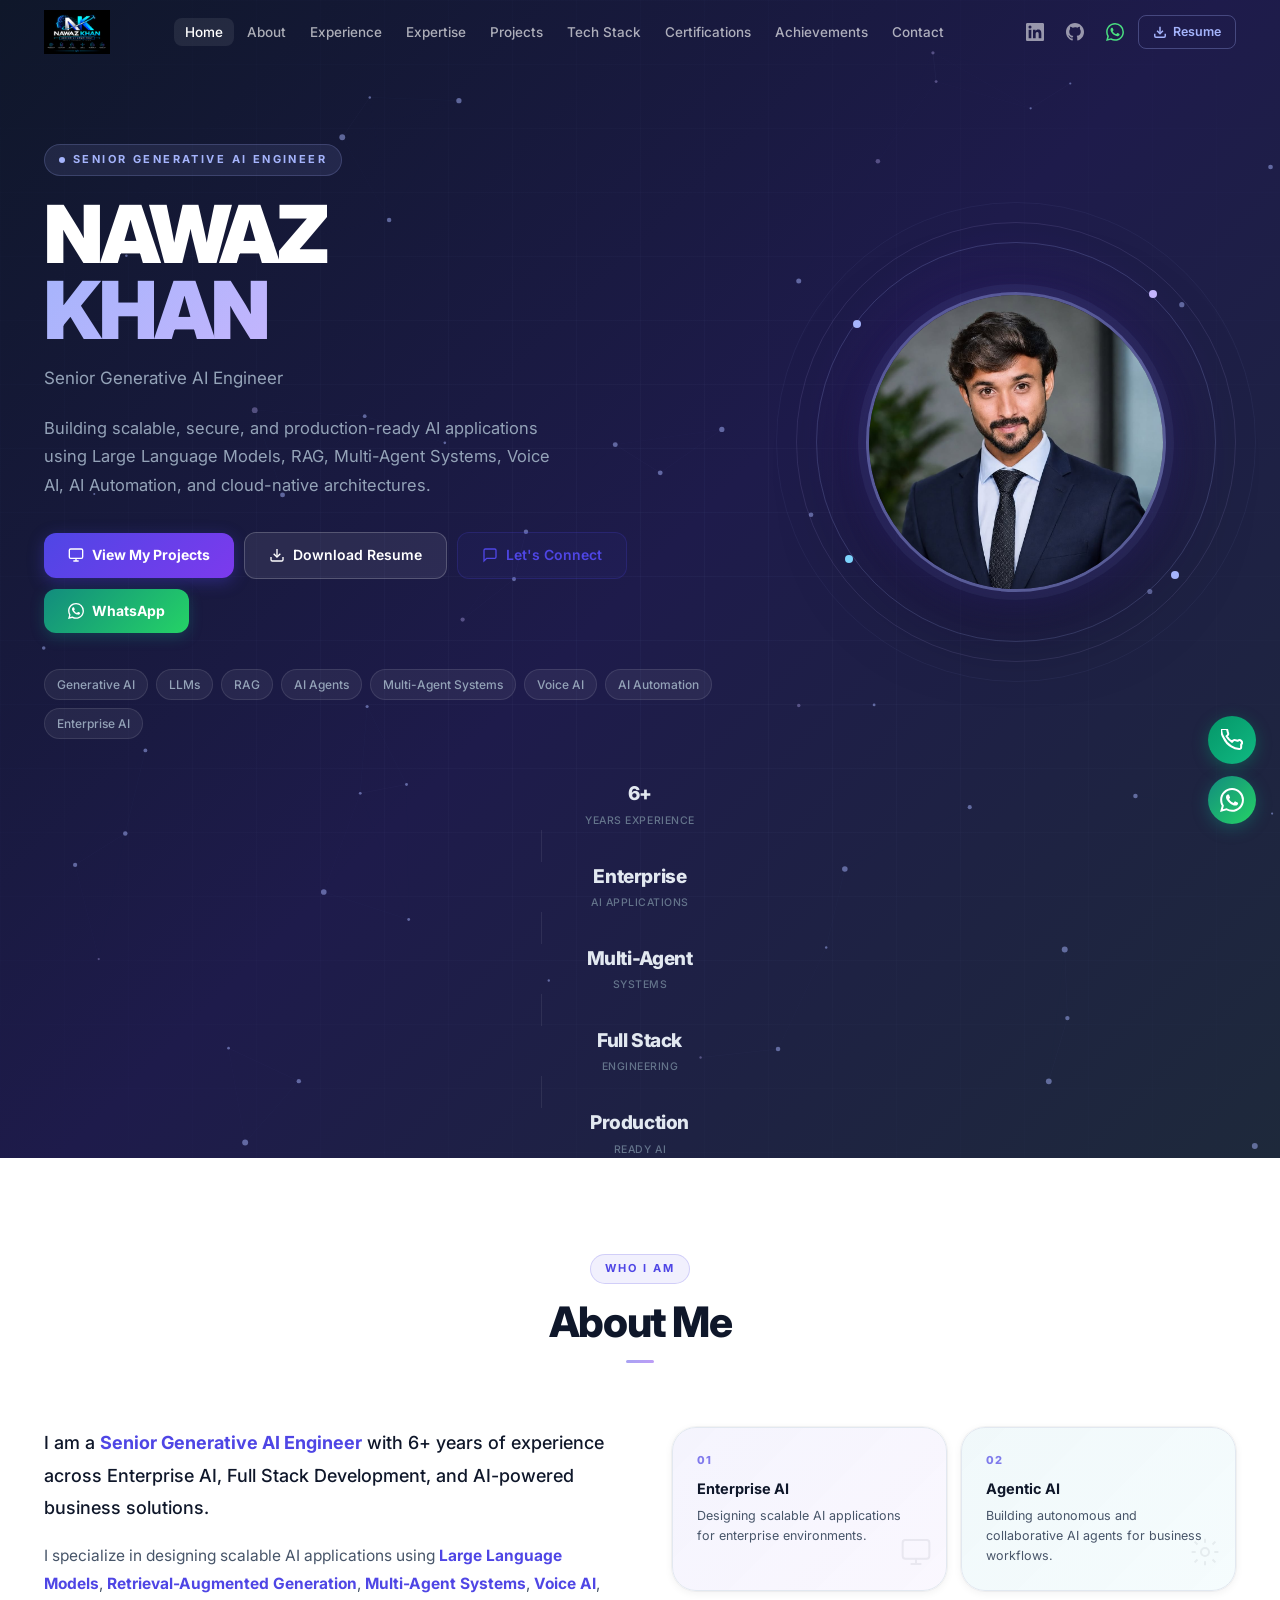
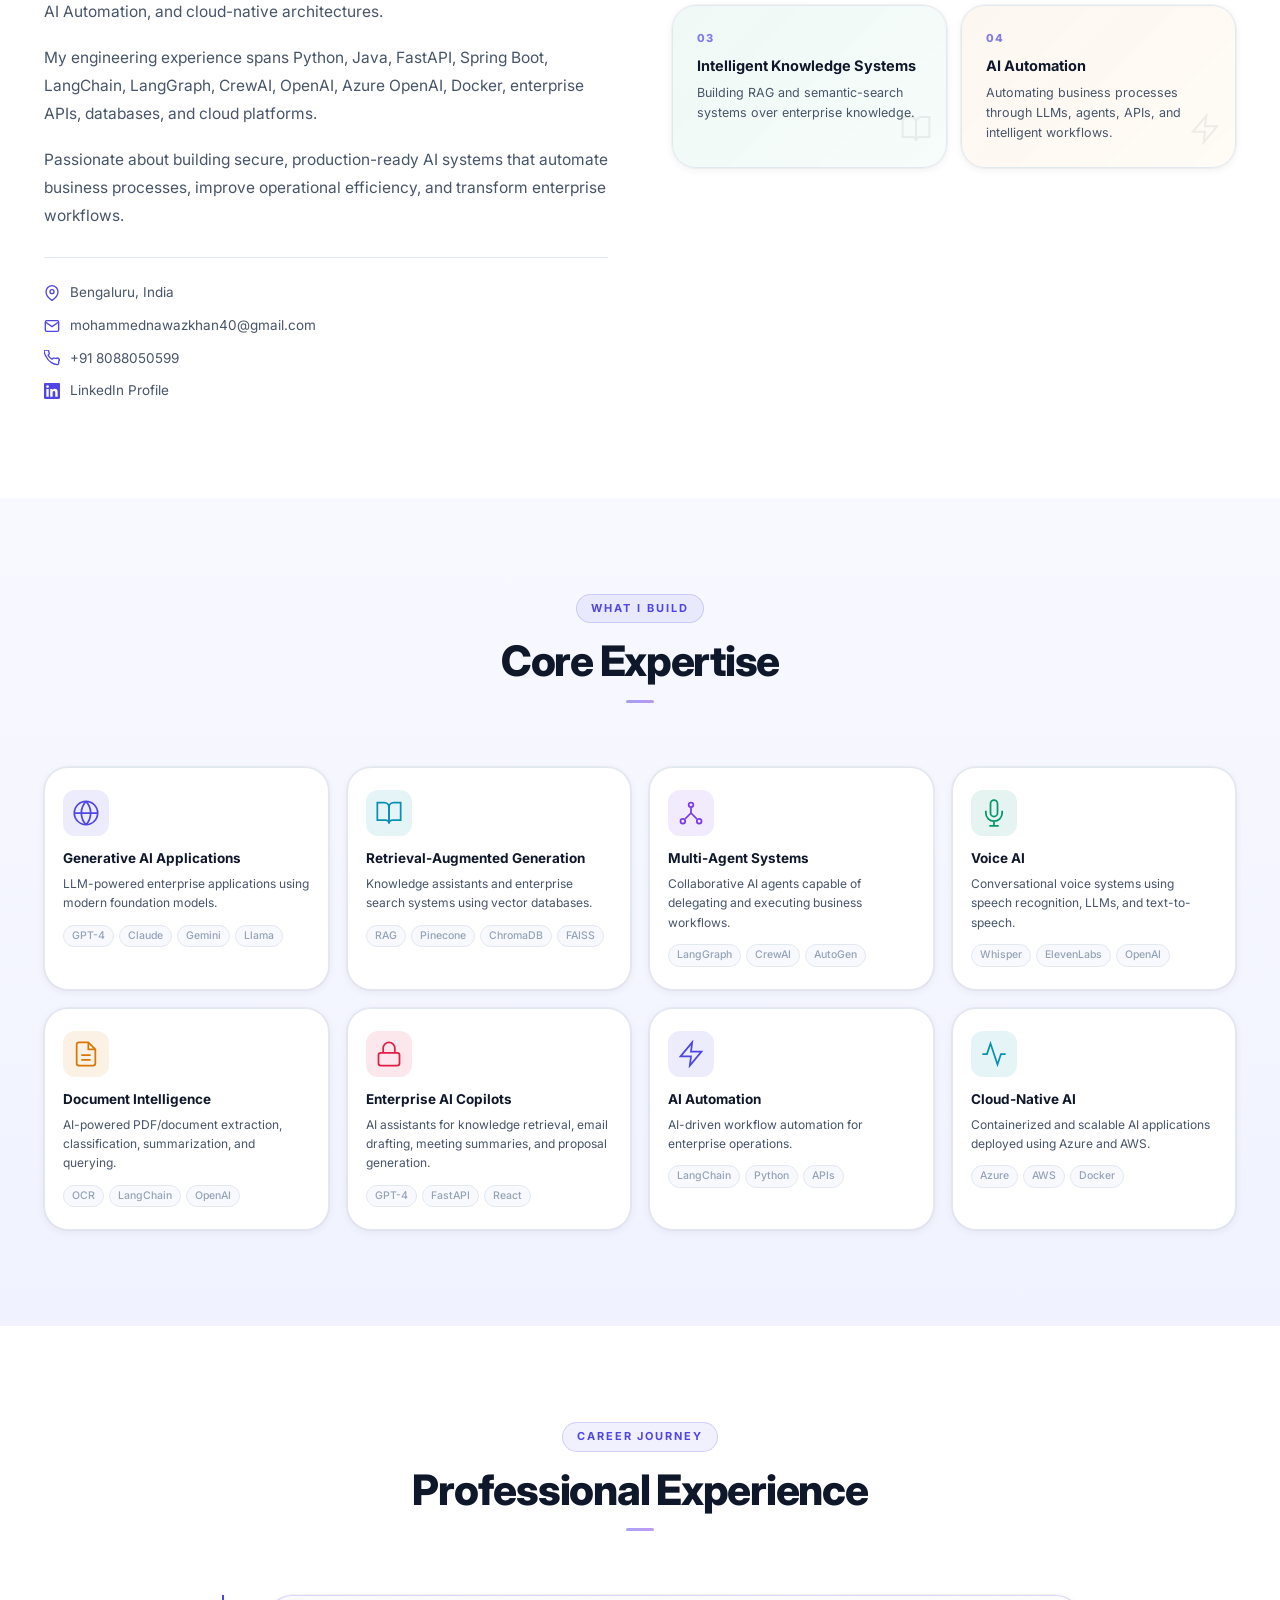
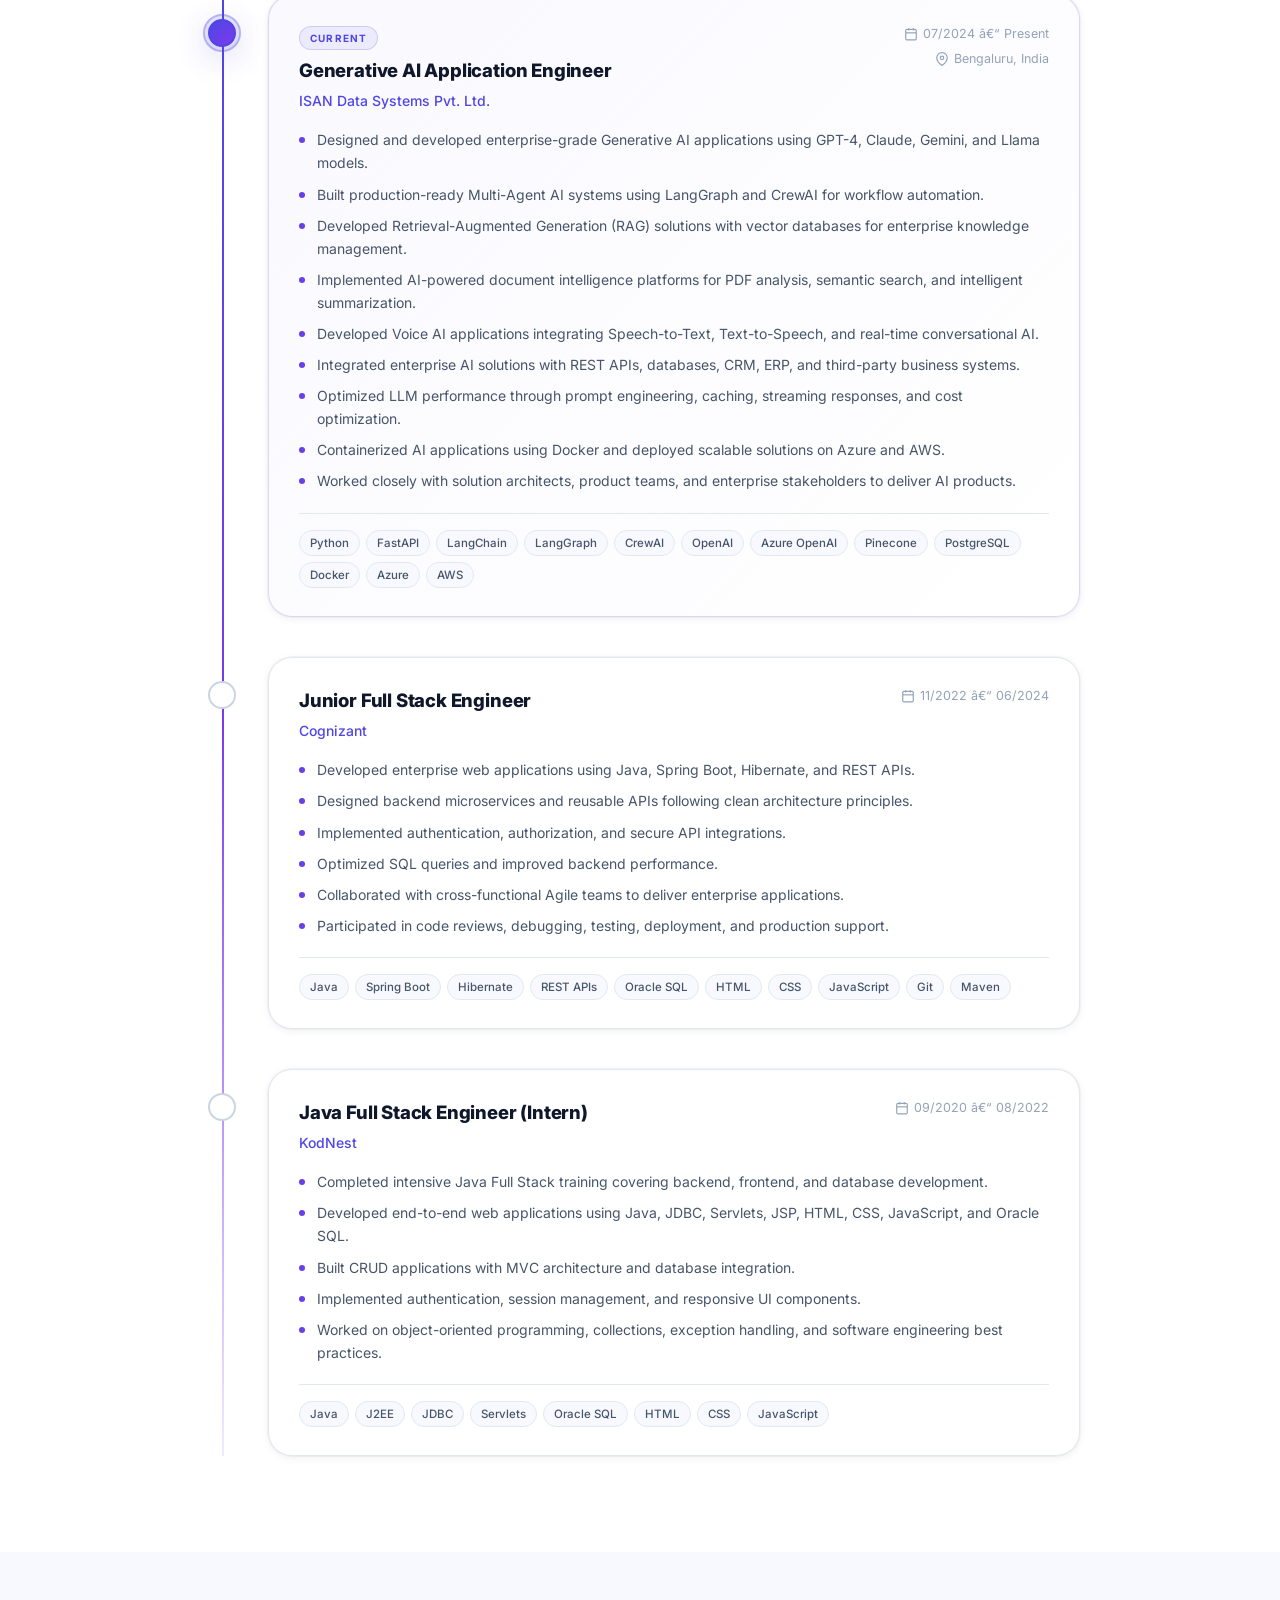
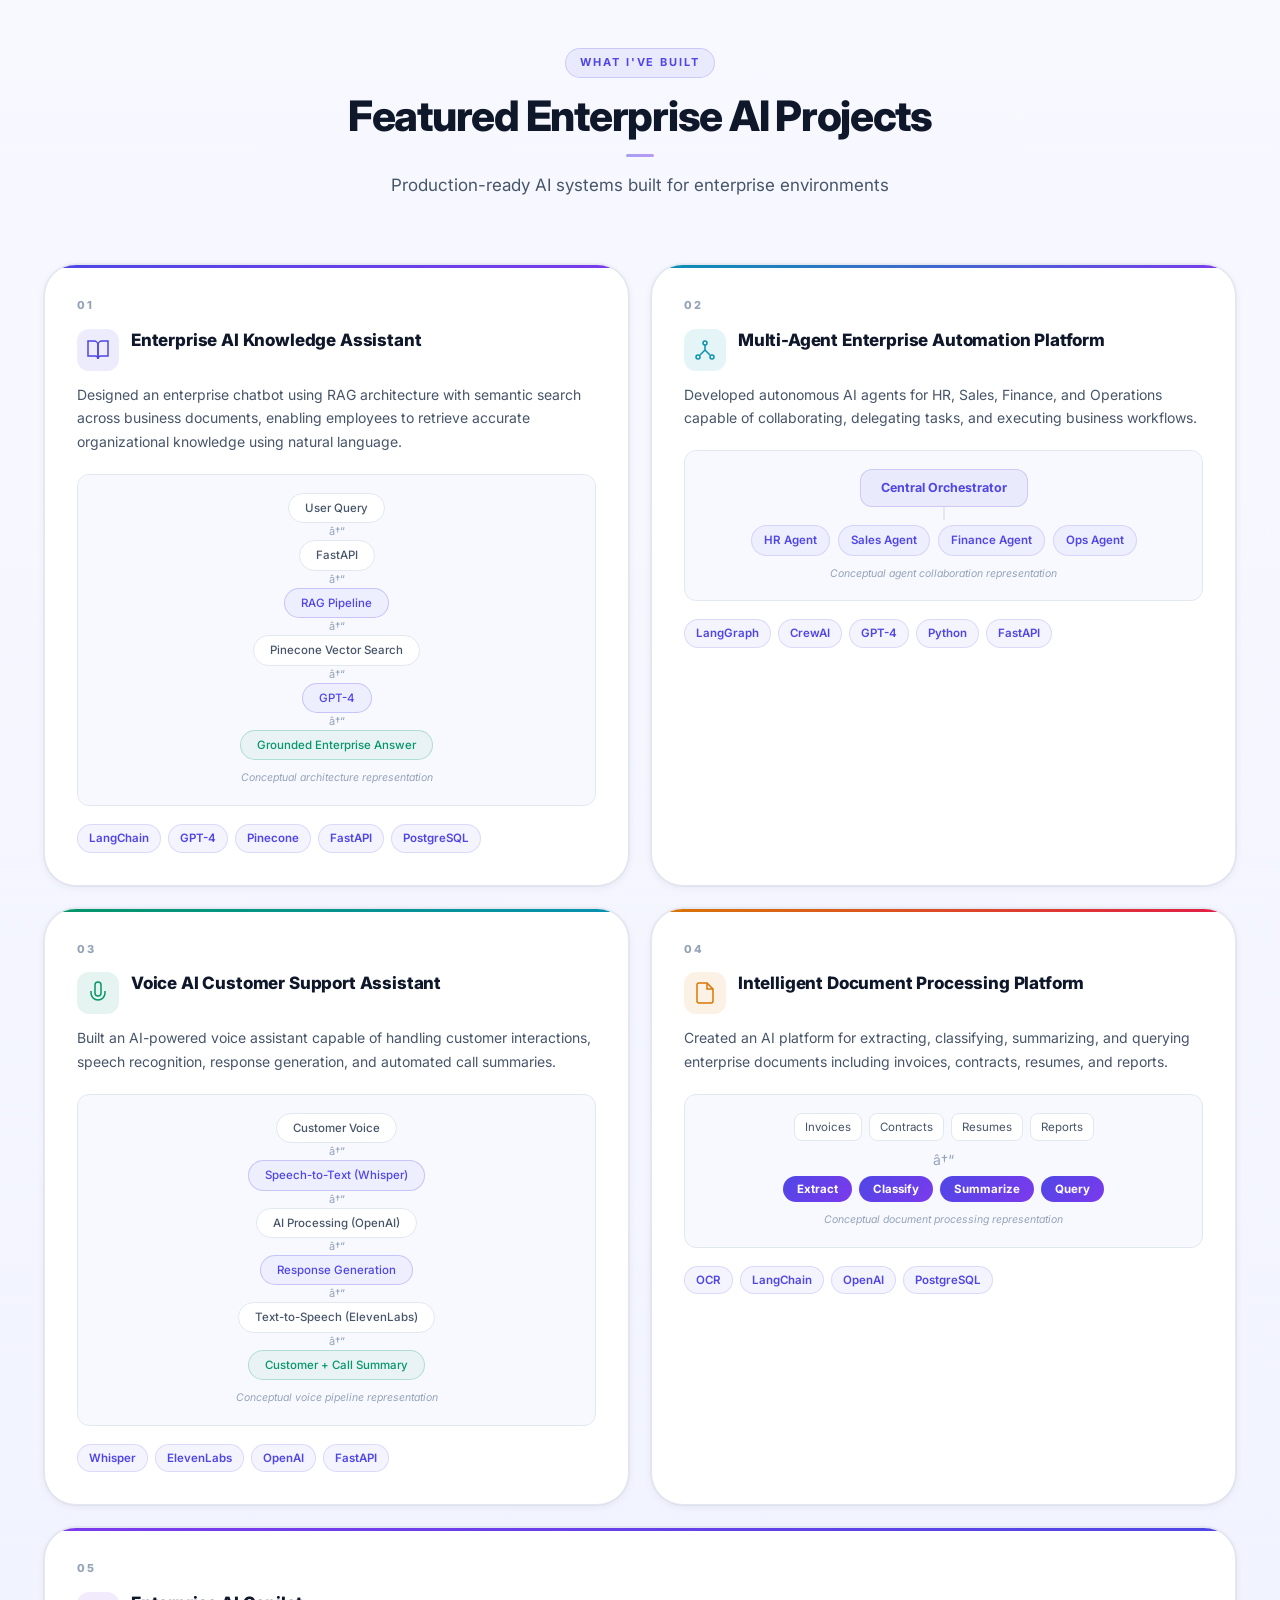
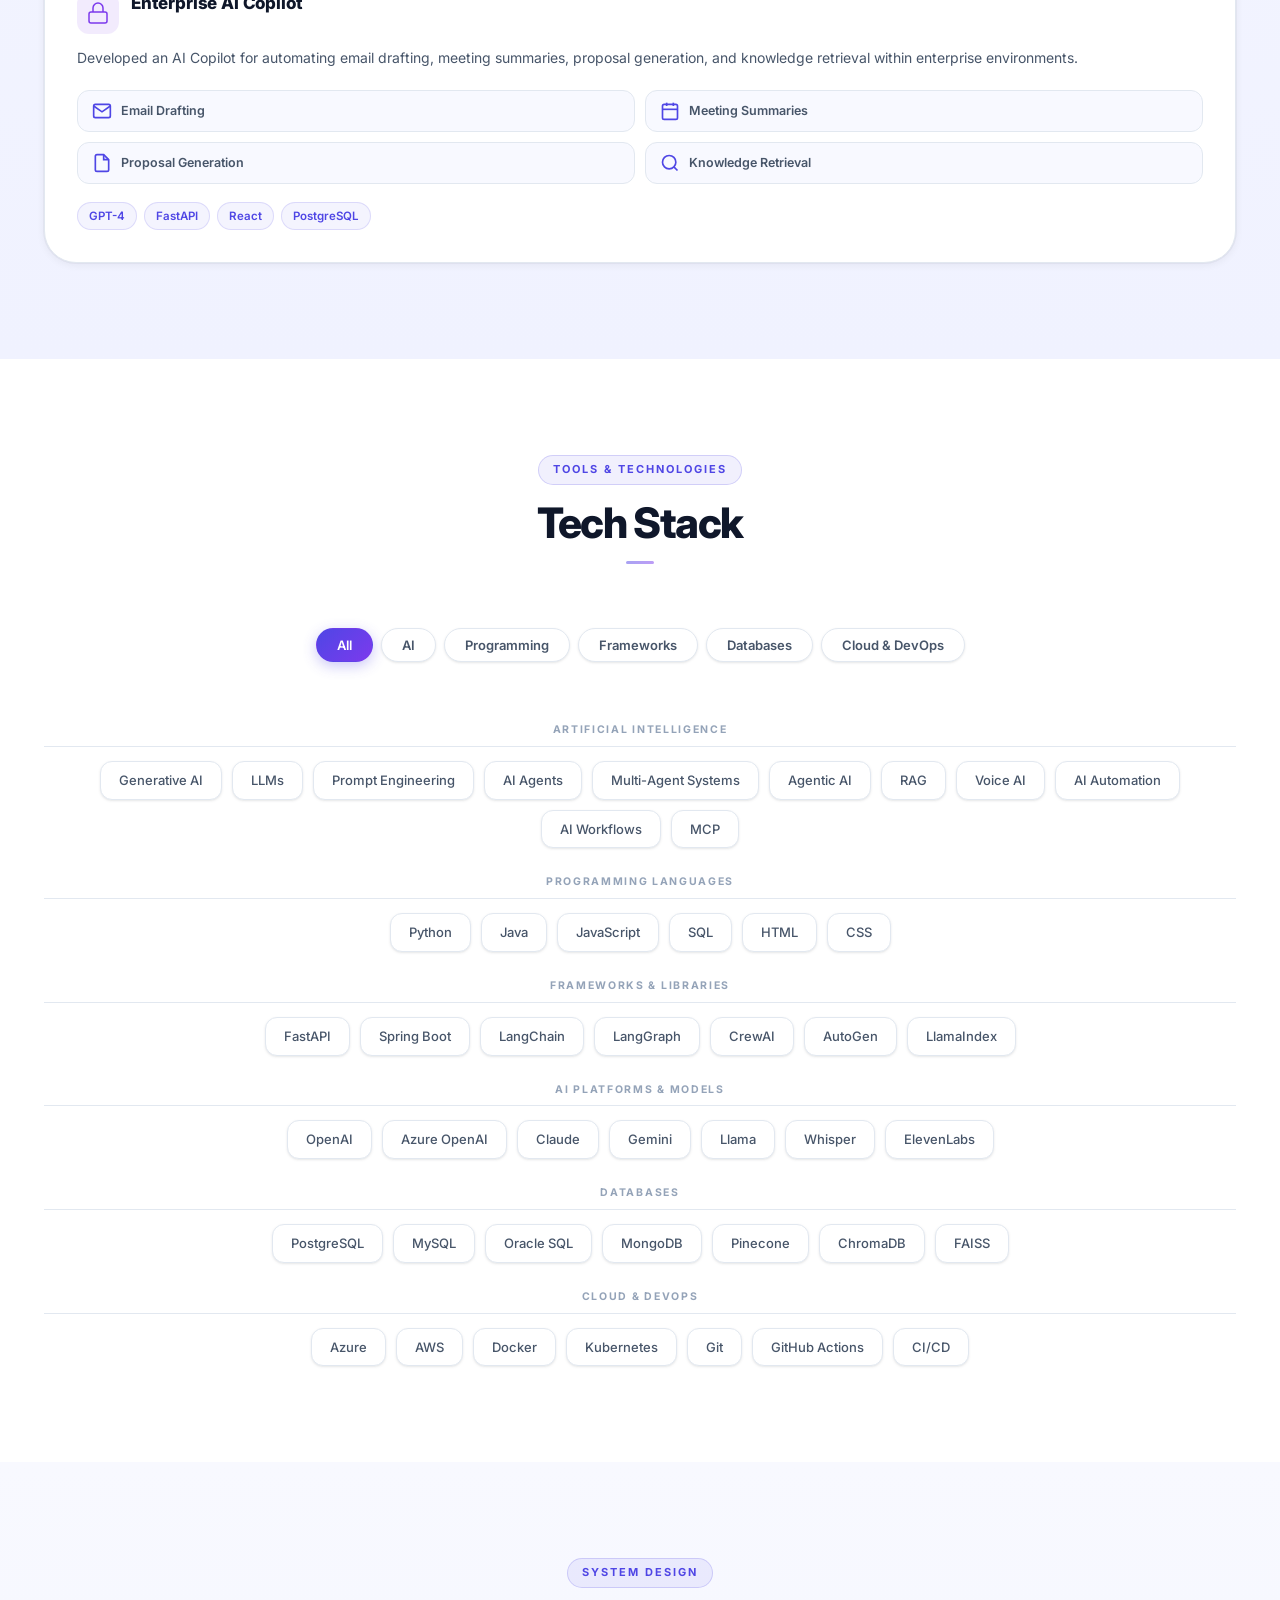
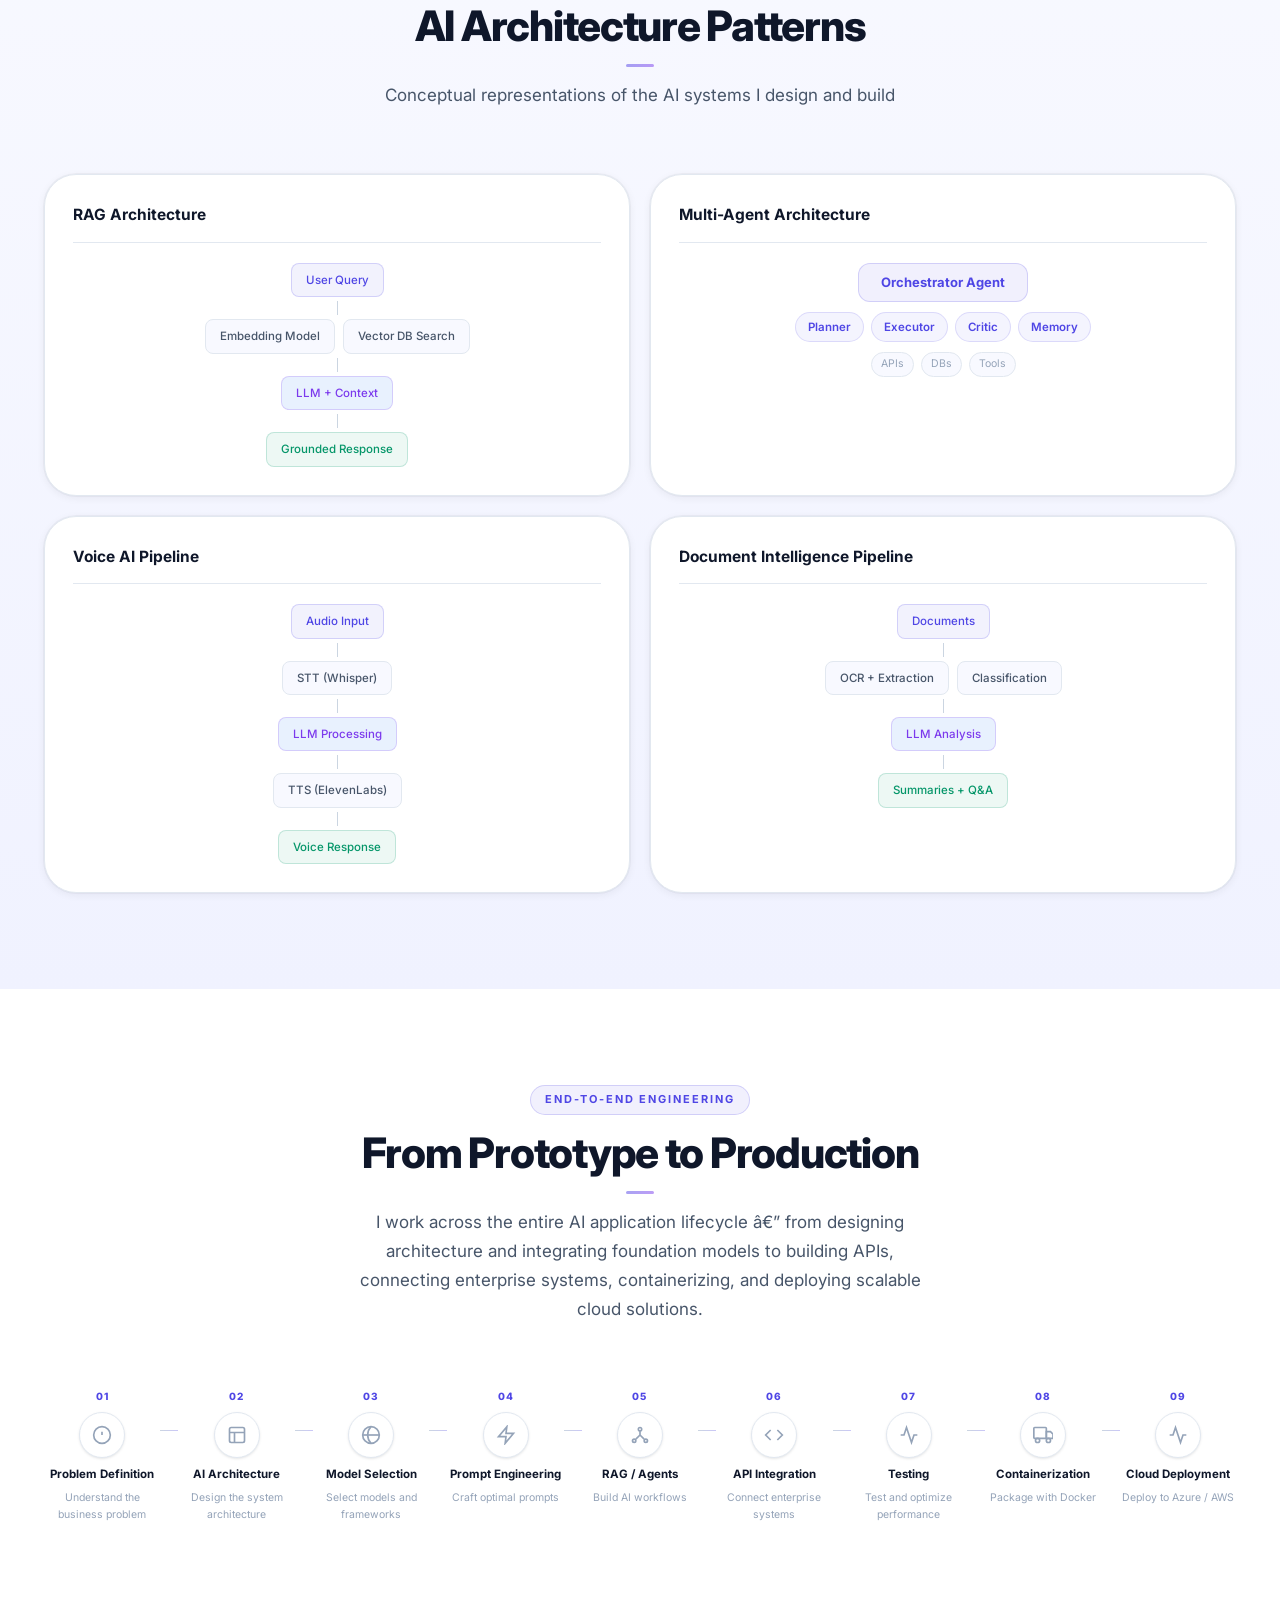
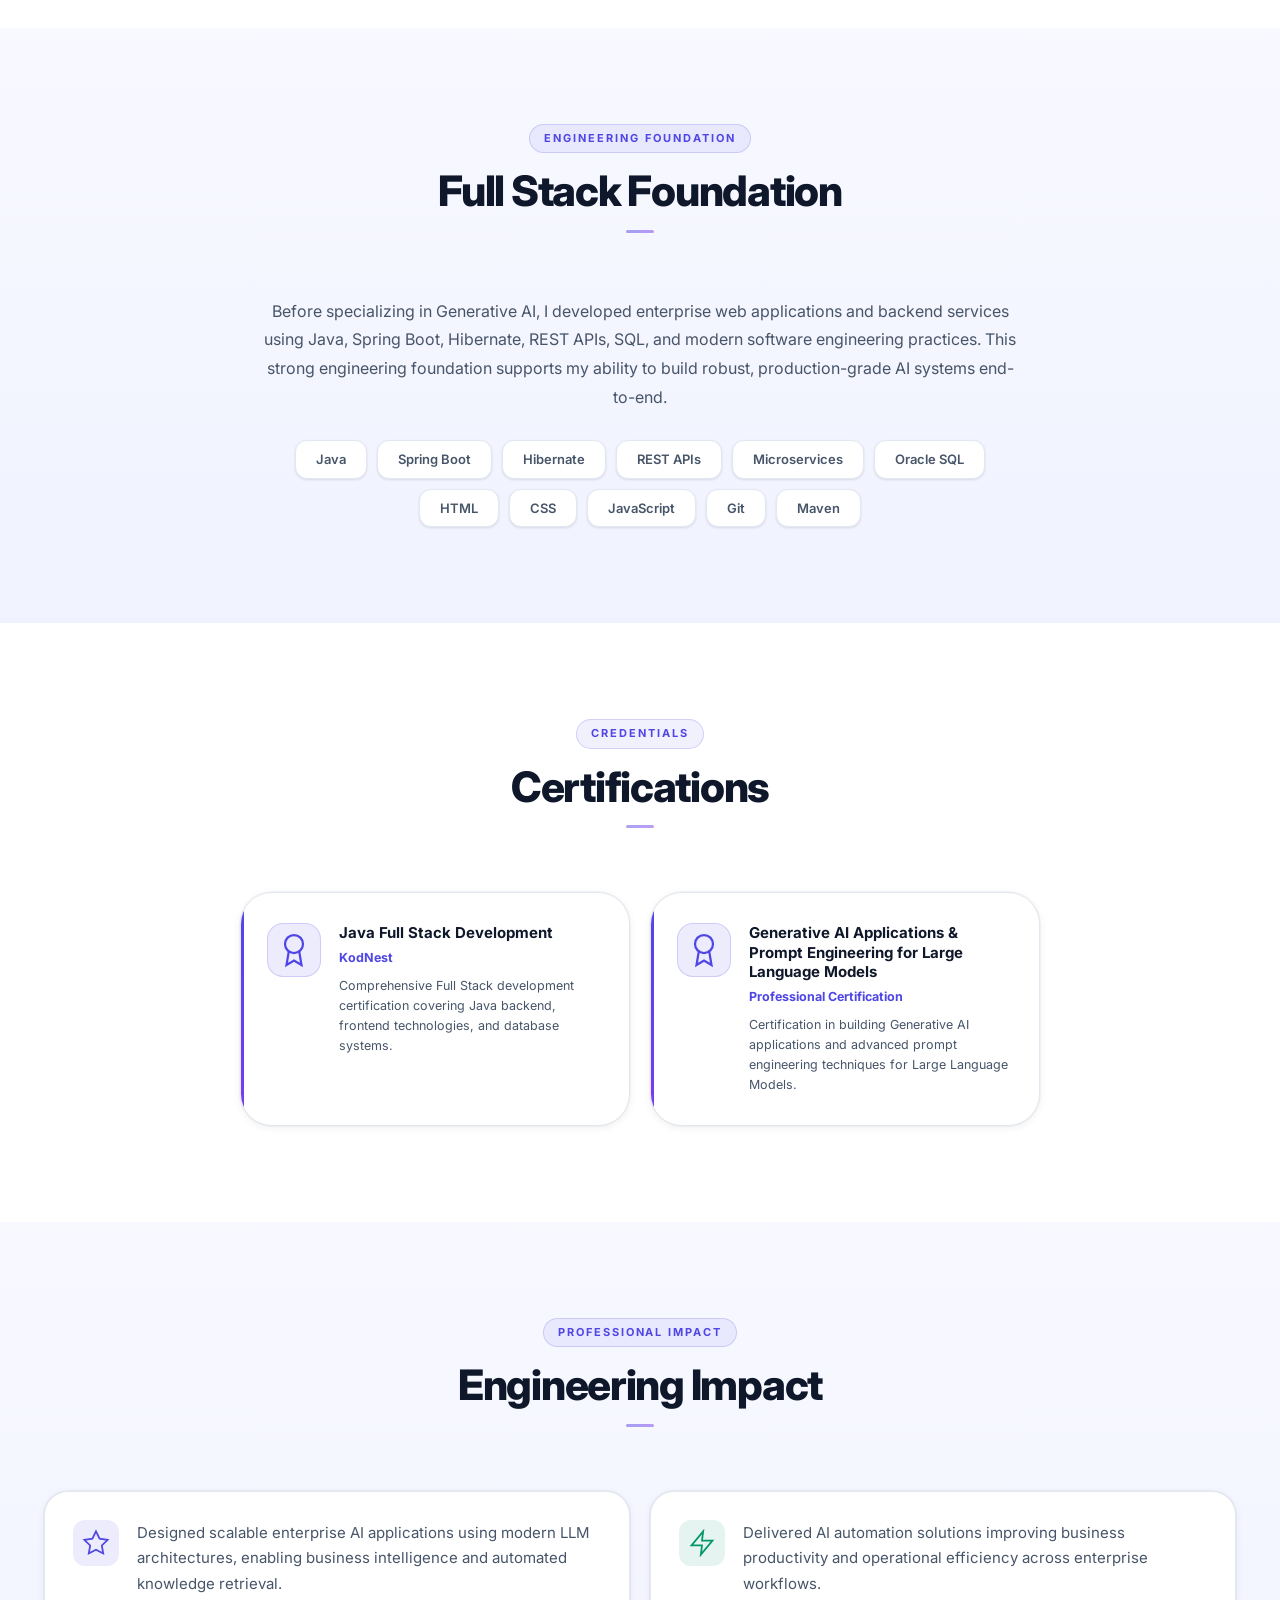
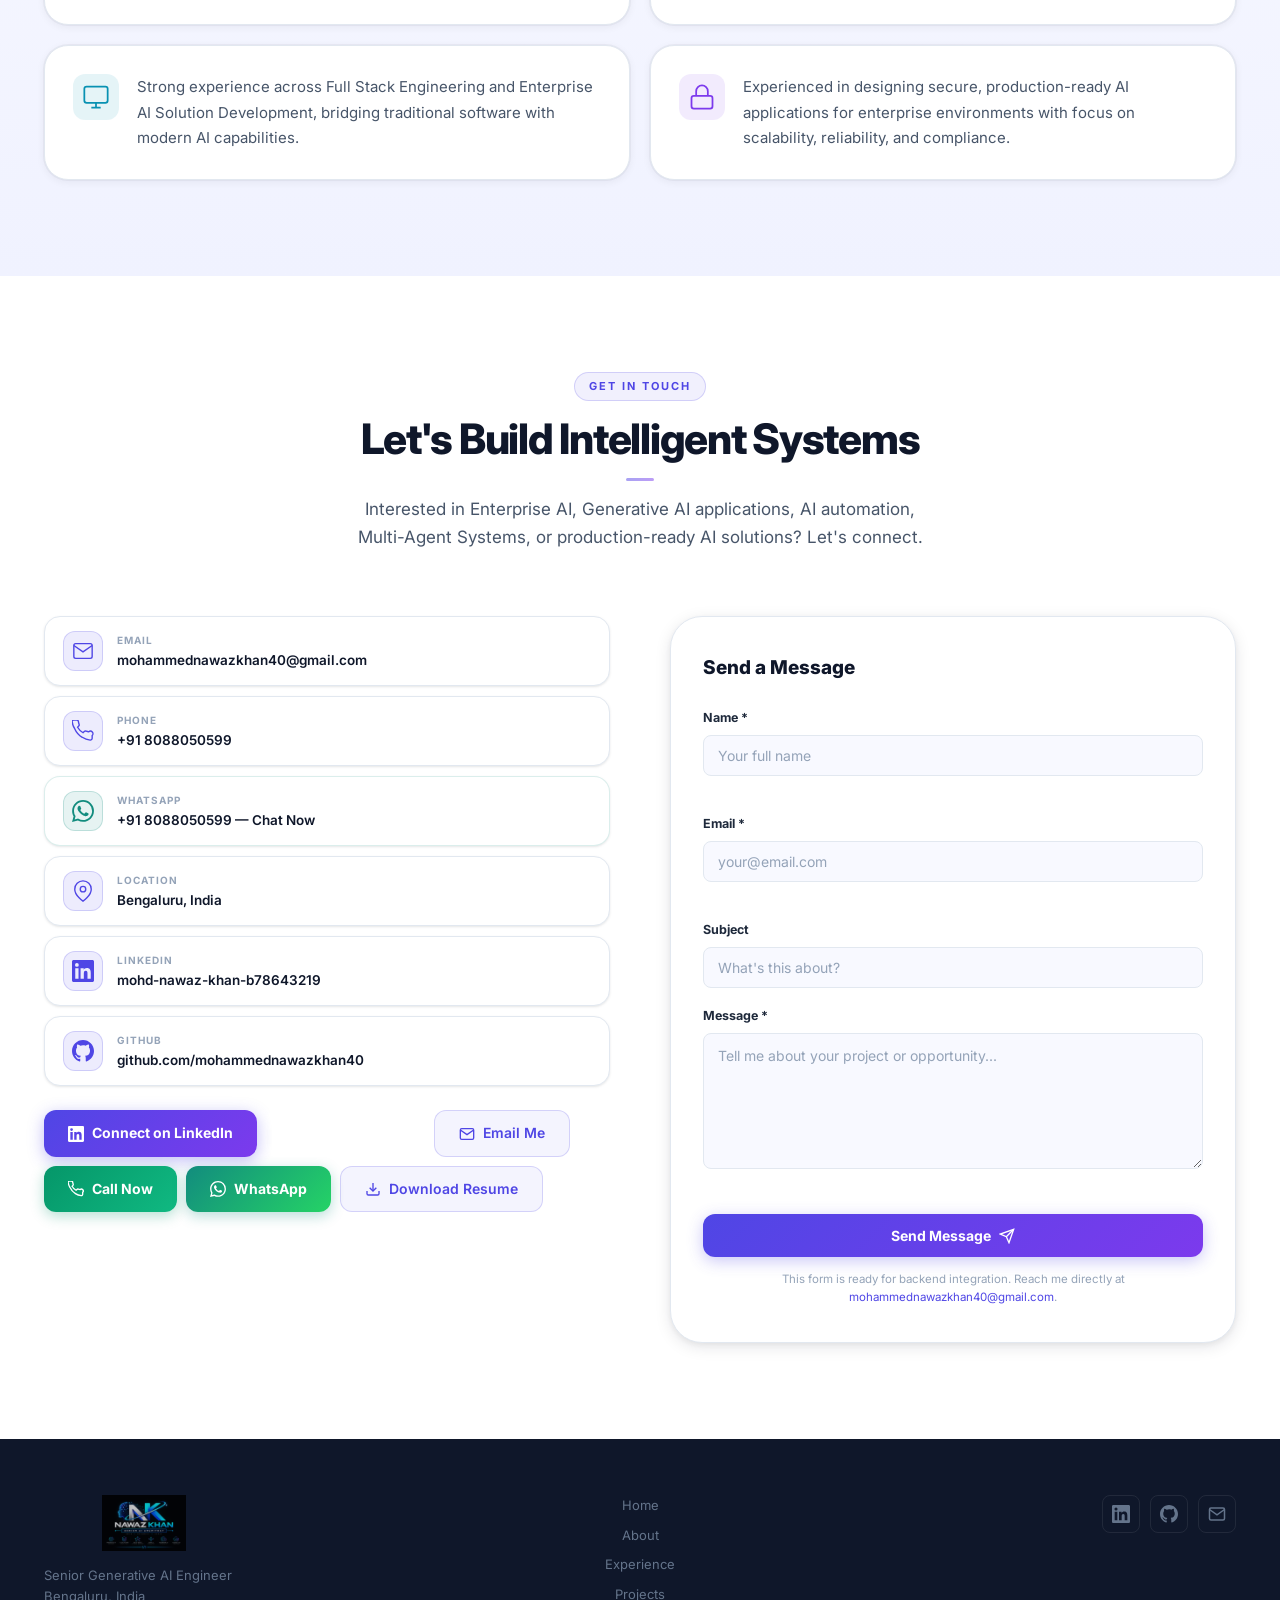
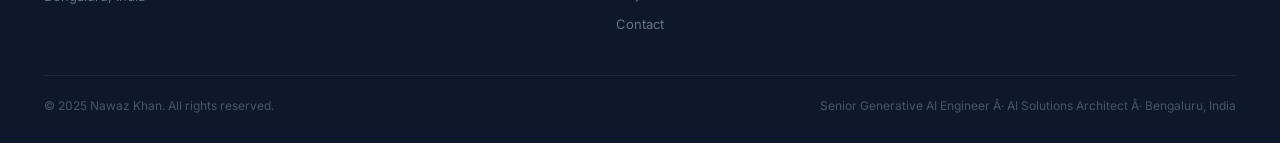
==== commit bd09e999: "Replace Khan text logo with NK brand logo image in navbar and footer" ====
--- a/index.html
+++ b/index.html
@@ -40,9 +40,7 @@
   <nav class="navbar" id="navbar" role="navigation" aria-label="Main navigation">
     <div class="nav-container">
       <a href="#home" class="nav-logo" aria-label="Nawaz Khan - Home">
-        <span class="logo-bracket">&lt;</span>
-        <span class="logo-text">Khan</span>
-        <span class="logo-bracket">/&gt;</span>
+        <img src="assets/logo.png?v=1" alt="Nawaz Khan Logo" class="nav-logo-img" />
       </a>
 
       <ul class="nav-links" id="navLinks" role="list">
@@ -1266,7 +1264,7 @@
     <div class="container">
       <div class="footer-content">
         <div class="footer-brand">
-          <span class="logo-bracket">&lt;</span><span class="logo-text">Khan</span><span class="logo-bracket">/&gt;</span>
+          <img src="assets/logo.png?v=1" alt="Nawaz Khan Logo" class="footer-logo-img" />
           <p>Senior Generative AI Engineer<br />Bengaluru, India</p>
         </div>
         <div class="footer-links">
--- a/styles.css
+++ b/styles.css
@@ -1,1157 +1,765 @@
 /* ═══════════════════════════════════════════════════════════════
-   NAWAZ KHAN — PORTFOLIO
-   Theme: Professional Light — Clean · Refined · Enterprise
-   Inspired by: Linear, Stripe, top-tier consulting
+   NAWAZ KHAN — PREMIUM PORTFOLIO
+   Design: Rich · Colorful · Professional · Enterprise AI
    ═══════════════════════════════════════════════════════════════ */
 
-/* ──────────────── CSS CUSTOM PROPERTIES ────────────────────── */
+/* ──────────────── DESIGN TOKENS ────────────────────────────── */
 :root {
+  /* Core palette */
+  --navy:        #0f172a;
+  --navy-mid:    #1e293b;
+  --navy-light:  #334155;
+
+  --indigo:      #4f46e5;
+  --indigo-dark: #3730a3;
+  --indigo-soft: #6366f1;
+  --indigo-glow: rgba(79,70,229,0.18);
+
+  --violet:      #7c3aed;
+  --violet-soft: #8b5cf6;
+  --cyan:        #0891b2;
+  --cyan-soft:   #06b6d4;
+  --emerald:     #059669;
+  --emerald-soft:#10b981;
+  --amber:       #d97706;
+  --amber-soft:  #f59e0b;
+  --rose:        #e11d48;
+  --rose-soft:   #f43f5e;
+
+  /* Gradient combos */
+  --grad-primary:   linear-gradient(135deg, #4f46e5 0%, #7c3aed 100%);
+  --grad-hero:      linear-gradient(135deg, #0f172a 0%, #1e1b4b 50%, #1e293b 100%);
+  --grad-card-ai:   linear-gradient(135deg, rgba(79,70,229,0.08) 0%, rgba(124,58,237,0.06) 100%);
+  --grad-card-cyan: linear-gradient(135deg, rgba(8,145,178,0.08) 0%, rgba(6,182,212,0.05) 100%);
+  --grad-section:   linear-gradient(180deg, #f8f9ff 0%, #f0f2ff 100%);
+  --grad-dark-section: linear-gradient(135deg, #0f172a 0%, #1e1b4b 100%);
+  --grad-text:      linear-gradient(135deg, #4f46e5, #7c3aed);
+
   /* Backgrounds */
-  --bg-primary:      #ffffff;
-  --bg-secondary:    #f8f9fb;
-  --bg-tertiary:     #f2f4f7;
-  --bg-card:         #ffffff;
-  --bg-card-hover:   #fafbfc;
-  --bg-surface:      #f5f6f8;
-  --bg-nav:          rgba(255, 255, 255, 0.92);
-
-  /* Accent — single controlled indigo */
-  --accent:          #4f46e5;
-  --accent-hover:    #4338ca;
-  --accent-light:    #6366f1;
-  --accent-dim:      rgba(79, 70, 229, 0.08);
-  --accent-border:   rgba(79, 70, 229, 0.2);
+  --bg-hero:     #0f172a;
+  --bg-white:    #ffffff;
+  --bg-light:    #f8f9ff;
+  --bg-mid:      #f0f2ff;
+  --bg-card:     #ffffff;
+  --bg-dark:     #0f172a;
 
   /* Text */
-  --text-primary:    #111827;
-  --text-secondary:  #374151;
-  --text-tertiary:   #6b7280;
-  --text-muted:      #9ca3af;
-  --text-accent:     #4f46e5;
+  --text-on-dark:    #f1f5f9;
+  --text-on-dark-2:  #94a3b8;
+  --text-on-dark-3:  #64748b;
+  --text-dark:       #0f172a;
+  --text-body:       #1e293b;
+  --text-secondary:  #475569;
+  --text-muted:      #94a3b8;
 
   /* Borders */
-  --border-subtle:   #f0f1f3;
-  --border-card:     #e5e7eb;
-  --border-hover:    #d1d5db;
-  --border-strong:   #9ca3af;
-
-  /* Status */
-  --green:           #16a34a;
-  --green-dim:       rgba(22, 163, 74, 0.08);
-  --green-border:    rgba(22, 163, 74, 0.2);
-  --whatsapp:        #128c7e;
-
-  /* Typography */
-  --font-primary: 'Inter', 'Manrope', -apple-system, BlinkMacSystemFont, 'Segoe UI', sans-serif;
-
-  /* Spacing */
-  --section-padding:   96px 0;
-  --container-max:     1240px;
-  --container-padding: 0 24px;
+  --border-light:    #e2e8f0;
+  --border-mid:      #cbd5e1;
+  --border-dark:     rgba(255,255,255,0.1);
+  --border-accent:   rgba(79,70,229,0.25);
+
+  /* Shadows */
+  --shadow-sm:    0 1px 3px rgba(15,23,42,0.08), 0 1px 2px rgba(15,23,42,0.04);
+  --shadow-md:    0 4px 16px rgba(15,23,42,0.10), 0 2px 6px rgba(15,23,42,0.06);
+  --shadow-lg:    0 12px 40px rgba(15,23,42,0.14), 0 4px 12px rgba(15,23,42,0.08);
+  --shadow-xl:    0 24px 64px rgba(15,23,42,0.18);
+  --shadow-glow:  0 8px 32px rgba(79,70,229,0.3);
+  --shadow-card:  0 2px 8px rgba(15,23,42,0.06), 0 0 0 1px rgba(15,23,42,0.04);
+  --shadow-hover: 0 16px 48px rgba(15,23,42,0.14), 0 0 0 1px rgba(79,70,229,0.15);
+
+  /* Font */
+  --font: 'Inter','Manrope',-apple-system,BlinkMacSystemFont,'Segoe UI',sans-serif;
+
+  /* Layout */
+  --max-w:  1240px;
+  --pad:    0 24px;
+  --sec-py: 96px 0;
+
+  /* Radius */
+  --r-sm:   8px;
+  --r-md:   12px;
+  --r-lg:   16px;
+  --r-xl:   24px;
+  --r-2xl:  32px;
+  --r-full: 9999px;
 
   /* Transitions */
-  --transition-fast:   0.14s ease;
-  --transition-base:   0.22s ease;
-  --transition-slow:   0.36s ease;
-
-  /* Radius */
-  --radius-sm:   6px;
-  --radius-md:   10px;
-  --radius-lg:   14px;
-  --radius-xl:   20px;
-  --radius-full: 9999px;
-
-  /* Shadows */
-  --shadow-sm:          0 1px 3px rgba(0,0,0,0.06), 0 1px 2px rgba(0,0,0,0.04);
-  --shadow-card:        0 1px 4px rgba(0,0,0,0.06), 0 0 0 1px var(--border-card);
-  --shadow-card-hover:  0 8px 24px rgba(0,0,0,0.10), 0 0 0 1px var(--border-hover);
-  --shadow-nav:         0 1px 0 var(--border-subtle);
-}
-
-/* ──────────────── RESET & BASE ──────────────────────────────── */
-*, *::before, *::after { box-sizing: border-box; margin: 0; padding: 0; }
-
-html {
-  scroll-behavior: smooth;
-  scroll-padding-top: 64px;
-  -webkit-text-size-adjust: 100%;
-}
-
-body {
-  font-family: var(--font-primary);
-  background-color: var(--bg-primary);
-  color: var(--text-primary);
-  line-height: 1.6;
-  -webkit-font-smoothing: antialiased;
-  -moz-osx-font-smoothing: grayscale;
-  overflow-x: hidden;
-}
-
-img   { display: block; max-width: 100%; height: auto; }
-a     { color: inherit; text-decoration: none; }
-ul,ol { list-style: none; }
-button { cursor: pointer; border: none; background: none; font-family: inherit; }
-input, textarea { font-family: inherit; }
+  --t-fast: 0.15s ease;
+  --t-base: 0.22s ease;
+  --t-slow: 0.38s ease;
+}
+
+/* ──────────────── RESET ─────────────────────────────────────── */
+*,*::before,*::after{box-sizing:border-box;margin:0;padding:0;}
+html{scroll-behavior:smooth;scroll-padding-top:64px;-webkit-text-size-adjust:100%;}
+body{font-family:var(--font);background:var(--bg-white);color:var(--text-body);line-height:1.6;-webkit-font-smoothing:antialiased;overflow-x:hidden;}
+img{display:block;max-width:100%;height:auto;}
+a{color:inherit;text-decoration:none;}
+ul,ol{list-style:none;}
+button{cursor:pointer;border:none;background:none;font-family:inherit;}
+input,textarea{font-family:inherit;}
 
 /* ──────────────── UTILITY ───────────────────────────────────── */
-.container {
-  max-width: var(--container-max);
-  margin: 0 auto;
-  padding: var(--container-padding);
-}
-
-.section     { padding: var(--section-padding); position: relative; }
-.section-alt { background: var(--bg-secondary); }
-
-.section-header { text-align: center; margin-bottom: 60px; }
-
-.section-tag {
-  display: inline-block;
-  font-size: 11px; font-weight: 600;
-  letter-spacing: 0.16em; text-transform: uppercase;
-  color: var(--accent);
-  margin-bottom: 12px;
-}
-
-.section-title {
-  font-size: clamp(26px, 3.2vw, 38px);
-  font-weight: 700; color: var(--text-primary);
-  line-height: 1.18; letter-spacing: -0.025em;
-  margin-bottom: 14px;
-}
-
-.section-subtitle {
-  font-size: 16px; color: var(--text-tertiary);
-  max-width: 560px; margin: 0 auto; line-height: 1.7;
-}
-
-.section-line {
-  width: 28px; height: 2px;
-  background: var(--accent); border-radius: var(--radius-full);
-  margin: 12px auto; opacity: 0.5;
-}
-
-/* ──────────────── NAVIGATION ────────────────────────────────── */
-.navbar {
-  position: fixed; top: 0; left: 0; right: 0;
-  z-index: 1000; height: 64px;
-  display: flex; align-items: center;
-  transition: background var(--transition-base),
-              box-shadow var(--transition-base);
-}
-
-.navbar.scrolled {
-  background: var(--bg-nav);
-  backdrop-filter: blur(12px);
-  -webkit-backdrop-filter: blur(12px);
-  box-shadow: var(--shadow-nav);
-}
-
-.nav-container {
-  max-width: var(--container-max); margin: 0 auto;
-  padding: 0 24px; width: 100%;
-  display: flex; align-items: center; gap: 24px;
-}
-
-.nav-logo {
-  display: flex; align-items: center; gap: 1px;
-  font-size: 17px; font-weight: 800;
-  letter-spacing: -0.02em; flex-shrink: 0;
-}
-.logo-bracket { color: var(--accent); }
-.logo-text    { color: var(--text-primary); }
-
-.nav-links {
-  display: flex; align-items: center; gap: 2px;
-  flex: 1; justify-content: center;
-}
-
-.nav-link {
-  font-size: 13.5px; font-weight: 500;
-  color: var(--text-tertiary);
-  padding: 6px 11px; border-radius: var(--radius-sm);
-  transition: color var(--transition-fast), background var(--transition-fast);
-  white-space: nowrap;
-}
-.nav-link:hover { color: var(--text-primary); background: var(--bg-tertiary); }
-.nav-link.active { color: var(--text-accent); background: var(--accent-dim); }
-
-.nav-actions { display: flex; align-items: center; gap: 6px; flex-shrink: 0; }
-
-.nav-icon-btn {
-  width: 34px; height: 34px;
-  display: flex; align-items: center; justify-content: center;
-  border-radius: var(--radius-sm); color: var(--text-tertiary);
-  transition: all var(--transition-fast);
-}
-.nav-icon-btn:hover { color: var(--text-primary); background: var(--bg-tertiary); }
-
-.nav-whatsapp       { color: var(--whatsapp) !important; }
-.nav-whatsapp:hover { background: var(--green-dim) !important; }
-
-.btn-resume {
-  display: flex; align-items: center; gap: 6px;
-  font-size: 12.5px; font-weight: 600; color: var(--text-secondary);
-  border: 1px solid var(--border-card);
-  padding: 6px 14px; border-radius: var(--radius-sm);
-  background: var(--bg-primary);
-  transition: all var(--transition-fast); white-space: nowrap;
-}
-.btn-resume:hover {
-  border-color: var(--border-hover); color: var(--text-primary);
-  box-shadow: var(--shadow-sm);
-}
-
-.hamburger {
-  display: none; flex-direction: column; gap: 5px;
-  width: 32px; padding: 4px; margin-left: auto;
-}
-.hamburger span {
-  display: block; height: 1.5px;
-  background: var(--text-tertiary); border-radius: var(--radius-full);
-  transition: all var(--transition-base);
-}
-.hamburger.active span:nth-child(1) { transform: rotate(45deg) translate(5px, 5px); }
-.hamburger.active span:nth-child(2) { opacity: 0; }
-.hamburger.active span:nth-child(3) { transform: rotate(-45deg) translate(5px, -5px); }
+.container{max-width:var(--max-w);margin:0 auto;padding:var(--pad);}
+.section{padding:var(--sec-py);position:relative;}
+.section-light{background:var(--grad-section);}
+.section-white{background:var(--bg-white);}
+.section-dark{background:var(--grad-dark-section);}
+
+.section-header{text-align:center;margin-bottom:64px;}
+
+.section-tag{
+  display:inline-flex;align-items:center;gap:6px;
+  font-size:11px;font-weight:700;letter-spacing:0.18em;text-transform:uppercase;
+  color:var(--indigo);
+  background:rgba(79,70,229,0.08);
+  border:1px solid rgba(79,70,229,0.2);
+  padding:5px 14px;border-radius:var(--r-full);
+  margin-bottom:14px;
+}
+.section-tag-dark{color:#a5b4fc;background:rgba(165,180,252,0.1);border-color:rgba(165,180,252,0.2);}
+
+.section-title{
+  font-size:clamp(28px,3.5vw,42px);
+  font-weight:800;letter-spacing:-0.03em;line-height:1.15;
+  color:var(--text-dark);margin-bottom:14px;
+}
+.section-title-dark{color:#f1f5f9;}
+
+.section-subtitle{font-size:17px;color:var(--text-secondary);max-width:580px;margin:0 auto;line-height:1.7;}
+.section-subtitle-dark{color:#94a3b8;}
+
+.section-line{
+  width:48px;height:3px;
+  background:var(--grad-primary);
+  border-radius:var(--r-full);
+  margin:14px auto;
+}
+
+.grad-text{
+  background:var(--grad-text);
+  -webkit-background-clip:text;-webkit-text-fill-color:transparent;
+  background-clip:text;
+}
+
+/* ──────────────── NAVBAR ────────────────────────────────────── */
+.navbar{
+  position:fixed;top:0;left:0;right:0;z-index:1000;height:64px;
+  display:flex;align-items:center;
+  transition:all var(--t-base);
+}
+.navbar.scrolled{
+  background:rgba(15,23,42,0.95);
+  backdrop-filter:blur(16px);-webkit-backdrop-filter:blur(16px);
+  border-bottom:1px solid rgba(255,255,255,0.08);
+  box-shadow:0 4px 24px rgba(0,0,0,0.2);
+}
+
+.nav-container{max-width:var(--max-w);margin:0 auto;padding:0 24px;width:100%;display:flex;align-items:center;gap:24px;}
+
+.nav-logo{display:flex;align-items:center;font-size:18px;font-weight:800;letter-spacing:-0.02em;flex-shrink:0;}
+.logo-bracket{color:#a5b4fc;}
+.logo-text{color:#ffffff;}
+
+.nav-links{display:flex;align-items:center;gap:2px;flex:1;justify-content:center;}
+.nav-link{font-size:13.5px;font-weight:500;color:rgba(255,255,255,0.65);padding:6px 11px;border-radius:var(--r-sm);transition:all var(--t-fast);white-space:nowrap;}
+.nav-link:hover,.nav-link.active{color:#ffffff;}
+.nav-link.active{background:rgba(255,255,255,0.08);}
+
+.nav-actions{display:flex;align-items:center;gap:6px;flex-shrink:0;}
+.nav-icon-btn{width:34px;height:34px;display:flex;align-items:center;justify-content:center;border-radius:var(--r-sm);color:rgba(255,255,255,0.55);transition:all var(--t-fast);}
+.nav-icon-btn:hover{color:#fff;background:rgba(255,255,255,0.08);}
+.nav-whatsapp{color:#4ade80 !important;}
+.nav-whatsapp:hover{background:rgba(74,222,128,0.1) !important;}
+
+.btn-resume{display:flex;align-items:center;gap:6px;font-size:12.5px;font-weight:600;color:#a5b4fc;border:1px solid rgba(165,180,252,0.3);padding:6px 14px;border-radius:var(--r-sm);transition:all var(--t-fast);white-space:nowrap;}
+.btn-resume:hover{color:#fff;border-color:rgba(165,180,252,0.6);background:rgba(165,180,252,0.08);}
+
+.hamburger{display:none;flex-direction:column;gap:5px;width:32px;padding:4px;margin-left:auto;}
+.hamburger span{display:block;height:1.5px;background:rgba(255,255,255,0.7);border-radius:var(--r-full);transition:all var(--t-base);}
+.hamburger.active span:nth-child(1){transform:rotate(45deg) translate(5px,5px);}
+.hamburger.active span:nth-child(2){opacity:0;}
+.hamburger.active span:nth-child(3){transform:rotate(-45deg) translate(5px,-5px);}
 
 /* ──────────────── MOBILE NAV ────────────────────────────────── */
-.mobile-nav-overlay {
-  display: none; position: fixed; inset: 0; z-index: 999;
-  background: rgba(255,255,255,0.98);
-  backdrop-filter: blur(12px);
-}
-.mobile-nav-overlay.open { display: flex; }
-.mobile-nav-content {
-  width: 100%; padding: 80px 32px 40px;
-  display: flex; flex-direction: column; gap: 2px;
-  overflow-y: auto;
-}
-.mobile-nav-close {
-  position: absolute; top: 18px; right: 22px;
-  color: var(--text-tertiary); width: 40px; height: 40px;
-  display: flex; align-items: center; justify-content: center;
-}
-.mobile-nav-link {
-  display: block; font-size: 20px; font-weight: 600;
-  color: var(--text-secondary); padding: 12px 0;
-  border-bottom: 1px solid var(--border-subtle);
-  transition: color var(--transition-fast);
-}
-.mobile-nav-link:hover { color: var(--text-primary); }
-.mobile-nav-actions { display: flex; flex-direction: column; gap: 10px; margin-top: 28px; }
+.mobile-nav-overlay{display:none;position:fixed;inset:0;z-index:999;background:rgba(15,23,42,0.98);backdrop-filter:blur(20px);}
+.mobile-nav-overlay.open{display:flex;}
+.mobile-nav-content{width:100%;padding:80px 32px 40px;display:flex;flex-direction:column;gap:4px;overflow-y:auto;}
+.mobile-nav-close{position:absolute;top:18px;right:22px;color:rgba(255,255,255,0.5);width:40px;height:40px;display:flex;align-items:center;justify-content:center;}
+.mobile-nav-link{display:block;font-size:22px;font-weight:700;color:rgba(255,255,255,0.6);padding:12px 0;border-bottom:1px solid rgba(255,255,255,0.06);transition:color var(--t-fast);}
+.mobile-nav-link:hover{color:#fff;}
+.mobile-nav-actions{display:flex;flex-direction:column;gap:10px;margin-top:28px;}
 
 /* ──────────────── BUTTONS ───────────────────────────────────── */
-.btn-primary {
-  display: inline-flex; align-items: center; gap: 8px;
-  font-size: 13.5px; font-weight: 600; color: #fff;
-  background: var(--accent);
-  padding: 10px 22px; border-radius: var(--radius-sm);
-  border: 1px solid var(--accent);
-  transition: all var(--transition-base); white-space: nowrap;
-}
-.btn-primary:hover {
-  background: var(--accent-hover); border-color: var(--accent-hover);
-  transform: translateY(-1px); box-shadow: 0 4px 12px rgba(79,70,229,0.25);
-}
-
-.btn-secondary {
-  display: inline-flex; align-items: center; gap: 8px;
-  font-size: 13.5px; font-weight: 600; color: var(--text-secondary);
-  background: var(--bg-primary); border: 1px solid var(--border-card);
-  padding: 10px 22px; border-radius: var(--radius-sm);
-  transition: all var(--transition-base); white-space: nowrap;
-}
-.btn-secondary:hover {
-  color: var(--text-primary); border-color: var(--border-hover);
-  box-shadow: var(--shadow-sm); transform: translateY(-1px);
-}
-
-.btn-ghost {
-  display: inline-flex; align-items: center; gap: 8px;
-  font-size: 13.5px; font-weight: 600; color: var(--text-tertiary);
-  background: transparent; border: 1px solid var(--border-subtle);
-  padding: 10px 22px; border-radius: var(--radius-sm);
-  transition: all var(--transition-base); white-space: nowrap;
-}
-.btn-ghost:hover {
-  color: var(--text-secondary); border-color: var(--border-card);
-  background: var(--bg-secondary); transform: translateY(-1px);
-}
-
-.btn-resume-mobile, .btn-resume-lg {
-  display: inline-flex; align-items: center; justify-content: center; gap: 8px;
-  font-size: 13.5px; font-weight: 600; color: var(--text-secondary);
-  background: var(--bg-primary); border: 1px solid var(--border-card);
-  padding: 10px 22px; border-radius: var(--radius-sm);
-  transition: all var(--transition-base);
-}
-.btn-resume-mobile:hover, .btn-resume-lg:hover {
-  color: var(--text-primary); border-color: var(--border-hover);
-  box-shadow: var(--shadow-sm); transform: translateY(-1px);
-}
-
-.btn-call {
-  display: inline-flex; align-items: center; gap: 8px;
-  font-size: 13.5px; font-weight: 600; color: #fff;
-  background: #16a34a; border: 1px solid #16a34a;
-  padding: 10px 22px; border-radius: var(--radius-sm);
-  transition: all var(--transition-base); white-space: nowrap;
-}
-.btn-call:hover {
-  background: #15803d; border-color: #15803d;
-  transform: translateY(-1px); box-shadow: 0 4px 12px rgba(22,163,74,0.2);
-}
-
-.btn-whatsapp {
-  display: inline-flex; align-items: center; gap: 8px;
-  font-size: 13.5px; font-weight: 600; color: #fff;
-  background: #128c7e; border: 1px solid #128c7e;
-  padding: 10px 22px; border-radius: var(--radius-sm);
-  transition: all var(--transition-base); white-space: nowrap;
-}
-.btn-whatsapp:hover {
-  background: #0e7267; border-color: #0e7267;
-  transform: translateY(-1px); box-shadow: 0 4px 12px rgba(18,140,126,0.2);
-}
+.btn-primary{
+  display:inline-flex;align-items:center;gap:8px;
+  font-size:14px;font-weight:700;color:#fff;
+  background:var(--grad-primary);
+  padding:11px 24px;border-radius:var(--r-md);
+  border:none;transition:all var(--t-base);white-space:nowrap;
+  box-shadow:0 4px 16px rgba(79,70,229,0.35);
+}
+.btn-primary:hover{transform:translateY(-2px);box-shadow:0 8px 28px rgba(79,70,229,0.45);}
+
+.btn-secondary{
+  display:inline-flex;align-items:center;gap:8px;
+  font-size:14px;font-weight:600;color:#fff;
+  background:rgba(255,255,255,0.08);
+  border:1px solid rgba(255,255,255,0.2);
+  padding:11px 24px;border-radius:var(--r-md);
+  transition:all var(--t-base);white-space:nowrap;
+  backdrop-filter:blur(8px);
+}
+.btn-secondary:hover{background:rgba(255,255,255,0.14);border-color:rgba(255,255,255,0.35);transform:translateY(-2px);}
+
+.btn-ghost{
+  display:inline-flex;align-items:center;gap:8px;
+  font-size:14px;font-weight:600;color:var(--indigo);
+  background:rgba(79,70,229,0.06);
+  border:1px solid rgba(79,70,229,0.2);
+  padding:11px 24px;border-radius:var(--r-md);
+  transition:all var(--t-base);white-space:nowrap;
+}
+.btn-ghost:hover{background:rgba(79,70,229,0.12);border-color:rgba(79,70,229,0.4);transform:translateY(-2px);}
+
+.btn-resume-mobile,.btn-resume-lg{
+  display:inline-flex;align-items:center;justify-content:center;gap:8px;
+  font-size:14px;font-weight:600;color:var(--indigo);
+  background:rgba(79,70,229,0.06);border:1px solid rgba(79,70,229,0.2);
+  padding:11px 24px;border-radius:var(--r-md);transition:all var(--t-base);
+}
+.btn-resume-mobile:hover,.btn-resume-lg:hover{background:rgba(79,70,229,0.12);border-color:rgba(79,70,229,0.4);transform:translateY(-2px);}
+
+.btn-call{display:inline-flex;align-items:center;gap:8px;font-size:14px;font-weight:700;color:#fff;background:linear-gradient(135deg,#059669,#10b981);padding:11px 24px;border-radius:var(--r-md);border:none;transition:all var(--t-base);box-shadow:0 4px 14px rgba(5,150,105,0.3);}
+.btn-call:hover{transform:translateY(-2px);box-shadow:0 8px 24px rgba(5,150,105,0.4);}
+
+.btn-whatsapp{display:inline-flex;align-items:center;gap:8px;font-size:14px;font-weight:700;color:#fff;background:linear-gradient(135deg,#128c7e,#25d366);padding:11px 24px;border-radius:var(--r-md);border:none;transition:all var(--t-base);box-shadow:0 4px 14px rgba(18,140,126,0.3);}
+.btn-whatsapp:hover{transform:translateY(-2px);box-shadow:0 8px 24px rgba(18,140,126,0.4);}
 
 /* ──────────────── HERO ──────────────────────────────────────── */
-.hero-section {
-  position: relative; min-height: 100vh;
-  display: flex; flex-direction: column;
-  align-items: center; justify-content: center;
-  overflow: hidden; padding-top: 64px;
-  background: var(--bg-primary);
-}
-
-.hero-bg { position: absolute; inset: 0; z-index: 0; }
-
-#heroCanvas { position: absolute; inset: 0; width: 100%; height: 100%; }
-
-.hero-grid {
-  position: absolute; inset: 0;
-  background-image:
-    linear-gradient(var(--border-subtle) 1px, transparent 1px),
-    linear-gradient(90deg, var(--border-subtle) 1px, transparent 1px);
-  background-size: 64px 64px;
-  mask-image: radial-gradient(ellipse 75% 75% at 50% 50%, black 0%, transparent 100%);
-  opacity: 0.6;
-}
-
-.hero-container {
-  position: relative; z-index: 1;
-  max-width: var(--container-max); margin: 0 auto;
-  padding: 80px 24px 40px;
-  display: grid; grid-template-columns: 1fr 420px;
-  gap: 80px; align-items: center; width: 100%;
-}
-
-.hero-eyebrow {
-  display: flex; align-items: center; gap: 8px;
-  font-size: 11px; font-weight: 600;
-  letter-spacing: 0.2em; text-transform: uppercase;
-  color: var(--accent); margin-bottom: 20px;
-}
-
-.eyebrow-dot {
-  width: 5px; height: 5px; border-radius: 50%;
-  background: var(--accent);
-  animation: pulse-dot 2.5s ease-in-out infinite;
-}
-
-@keyframes pulse-dot {
-  0%, 100% { opacity: 1; }
-  50%       { opacity: 0.3; }
-}
-
-.hero-name {
-  font-size: clamp(48px, 6.5vw, 76px);
-  font-weight: 800; line-height: 0.95;
-  letter-spacing: -0.04em; color: var(--text-primary);
-  margin-bottom: 16px;
-}
-
-.name-accent { color: var(--accent); }
-
-.hero-titles { height: 28px; overflow: hidden; margin-bottom: 22px; }
-
-.title-rotator {
-  display: flex; flex-direction: column;
-  animation: rotate-titles 12s ease-in-out infinite;
-}
-
-.title-item {
-  font-size: 17px; font-weight: 400;
-  color: var(--text-tertiary);
-  height: 28px; line-height: 28px; white-space: nowrap;
-}
-
-@keyframes rotate-titles {
-  0%,18%  { transform: translateY(0); }
-  20%,38% { transform: translateY(-28px); }
-  40%,58% { transform: translateY(-56px); }
-  60%,78% { transform: translateY(-84px); }
-  80%,98% { transform: translateY(-112px); }
-  100%    { transform: translateY(0); }
-}
-
-.hero-description {
-  font-size: 16px; color: var(--text-tertiary);
-  line-height: 1.75; max-width: 520px; margin-bottom: 32px;
-}
-
-.hero-cta {
-  display: flex; align-items: center; gap: 10px;
-  flex-wrap: wrap; margin-bottom: 32px;
-}
-
-.hero-badges { display: flex; flex-wrap: wrap; gap: 7px; }
-
-.badge {
-  font-size: 11.5px; font-weight: 500; color: var(--text-tertiary);
-  background: var(--bg-secondary); border: 1px solid var(--border-card);
-  padding: 4px 12px; border-radius: var(--radius-full);
-  transition: all var(--transition-fast);
-}
-.badge:hover {
-  color: var(--text-primary); border-color: var(--border-hover);
-  background: var(--bg-tertiary);
-}
+.hero-section{
+  position:relative;min-height:100vh;
+  display:flex;flex-direction:column;align-items:center;justify-content:center;
+  overflow:hidden;padding-top:64px;
+  background:var(--grad-hero);
+}
+
+.hero-bg{position:absolute;inset:0;z-index:0;}
+#heroCanvas{position:absolute;inset:0;width:100%;height:100%;}
+
+.hero-grid{
+  position:absolute;inset:0;
+  background-image:linear-gradient(rgba(165,180,252,0.04) 1px,transparent 1px),linear-gradient(90deg,rgba(165,180,252,0.04) 1px,transparent 1px);
+  background-size:64px 64px;
+  mask-image:radial-gradient(ellipse 80% 80% at 50% 50%,black 0%,transparent 100%);
+}
+
+/* Decorative blobs */
+.hero-blob-1{position:absolute;top:-10%;right:-5%;width:600px;height:600px;border-radius:50%;background:radial-gradient(circle,rgba(124,58,237,0.18) 0%,transparent 70%);pointer-events:none;}
+.hero-blob-2{position:absolute;bottom:-15%;left:-8%;width:500px;height:500px;border-radius:50%;background:radial-gradient(circle,rgba(8,145,178,0.12) 0%,transparent 70%);pointer-events:none;}
+
+.hero-container{
+  position:relative;z-index:1;
+  max-width:var(--max-w);margin:0 auto;
+  padding:80px 24px 40px;
+  display:grid;grid-template-columns:1fr 440px;
+  gap:72px;align-items:center;width:100%;
+}
+
+.hero-eyebrow{
+  display:inline-flex;align-items:center;gap:8px;
+  font-size:11px;font-weight:700;letter-spacing:0.22em;text-transform:uppercase;
+  color:#a5b4fc;
+  background:rgba(165,180,252,0.1);border:1px solid rgba(165,180,252,0.2);
+  padding:6px 14px;border-radius:var(--r-full);
+  margin-bottom:20px;
+}
+.eyebrow-dot{width:6px;height:6px;border-radius:50%;background:#a5b4fc;animation:pulse-dot 2.5s ease-in-out infinite;}
+@keyframes pulse-dot{0%,100%{opacity:1;transform:scale(1);}50%{opacity:0.4;transform:scale(0.8);}}
+
+.hero-name{
+  font-size:clamp(50px,6.5vw,80px);
+  font-weight:900;line-height:0.95;
+  letter-spacing:-0.04em;color:#fff;
+  margin-bottom:16px;
+}
+.name-accent{
+  background:linear-gradient(135deg,#a5b4fc,#c4b5fd);
+  -webkit-background-clip:text;-webkit-text-fill-color:transparent;background-clip:text;
+}
+
+.hero-titles{height:28px;overflow:hidden;margin-bottom:22px;}
+.title-rotator{display:flex;flex-direction:column;animation:rotate-titles 12s ease-in-out infinite;}
+.title-item{font-size:17px;font-weight:400;color:#94a3b8;height:28px;line-height:28px;white-space:nowrap;}
+@keyframes rotate-titles{0%,18%{transform:translateY(0);}20%,38%{transform:translateY(-28px);}40%,58%{transform:translateY(-56px);}60%,78%{transform:translateY(-84px);}80%,98%{transform:translateY(-112px);}100%{transform:translateY(0);}}
+
+.hero-description{font-size:16.5px;color:#94a3b8;line-height:1.75;max-width:520px;margin-bottom:32px;}
+.hero-cta{display:flex;align-items:center;gap:10px;flex-wrap:wrap;margin-bottom:36px;}
+.hero-badges{display:flex;flex-wrap:wrap;gap:8px;}
+.badge{font-size:12px;font-weight:500;color:#94a3b8;background:rgba(255,255,255,0.06);border:1px solid rgba(255,255,255,0.1);padding:5px 12px;border-radius:var(--r-full);transition:all var(--t-fast);}
+.badge:hover{color:#c4b5fd;border-color:rgba(196,181,253,0.3);}
 
 /* ──────────────── HERO IMAGE ────────────────────────────────── */
-.hero-image-wrapper {
-  display: flex; justify-content: center; align-items: center;
-}
-
-.hero-image-frame {
-  position: relative; width: 360px; height: 360px;
-  display: flex; align-items: center; justify-content: center;
-}
-
-.image-glow {
-  position: absolute; inset: -20px; border-radius: 50%;
-  background: radial-gradient(ellipse, rgba(79,70,229,0.07) 0%, transparent 70%);
-}
-
-.image-ring {
-  position: absolute; border-radius: 50%; border: 1px solid;
-  animation: ring-rotate 40s linear infinite;
-}
-.ring-1 { width: 380px; height: 380px; border-color: var(--border-card); animation-duration: 45s; }
-.ring-2 { width: 420px; height: 420px; border-color: var(--border-subtle); animation-duration: 30s; animation-direction: reverse; }
-.ring-3 { width: 460px; height: 460px; border-color: var(--border-subtle); animation-duration: 55s; opacity: 0.5; }
-
-@keyframes ring-rotate {
-  from { transform: rotate(0deg); }
-  to   { transform: rotate(360deg); }
-}
-
-.image-container {
-  width: 290px; height: 290px;
-  border-radius: 50%; overflow: hidden;
-  border: 3px solid var(--border-card);
-  box-shadow: 0 0 0 6px var(--bg-secondary), 0 20px 60px rgba(0,0,0,0.12);
-  position: relative; z-index: 2;
-}
-
-.profile-image {
-  width: 100%; height: 100%;
-  object-fit: cover; object-position: center top;
-  transition: transform 0.6s ease;
-}
-.hero-image-frame:hover .profile-image { transform: scale(1.03); }
-
-.image-nodes { position: absolute; inset: 0; z-index: 3; pointer-events: none; }
-
-.node {
-  position: absolute; width: 7px; height: 7px; border-radius: 50%;
-  background: var(--accent); opacity: 0.35;
-  animation: node-pulse 3s ease-in-out infinite;
-}
-.node-1 { top: 18%; left: 8%;  animation-delay: 0s; }
-.node-2 { top: 10%; right: 14%; animation-delay: 0.9s; }
-.node-3 { bottom: 18%; left: 6%; animation-delay: 1.8s; }
-.node-4 { bottom: 14%; right: 8%; animation-delay: 2.7s; }
-
-@keyframes node-pulse {
-  0%,100% { opacity: 0.2; transform: scale(1); }
-  50%     { opacity: 0.5; transform: scale(1.3); }
-}
+.hero-image-wrapper{display:flex;justify-content:center;align-items:center;}
+.hero-image-frame{position:relative;width:380px;height:380px;display:flex;align-items:center;justify-content:center;}
+
+.image-glow{
+  position:absolute;inset:-30px;border-radius:50%;
+  background:radial-gradient(ellipse,rgba(124,58,237,0.25) 0%,transparent 70%);
+  animation:glow-pulse 3s ease-in-out infinite;
+}
+@keyframes glow-pulse{0%,100%{opacity:0.7;transform:scale(1);}50%{opacity:1;transform:scale(1.04);}}
+
+.image-ring{position:absolute;border-radius:50%;border:1px solid;animation:ring-rotate 40s linear infinite;}
+.ring-1{width:400px;height:400px;border-color:rgba(165,180,252,0.2);animation-duration:45s;}
+.ring-2{width:440px;height:440px;border-color:rgba(196,181,253,0.12);animation-duration:30s;animation-direction:reverse;}
+.ring-3{width:480px;height:480px;border-color:rgba(165,180,252,0.06);animation-duration:60s;}
+@keyframes ring-rotate{from{transform:rotate(0deg);}to{transform:rotate(360deg);}}
+
+.image-container{
+  width:300px;height:300px;border-radius:50%;overflow:hidden;
+  border:3px solid rgba(165,180,252,0.4);
+  box-shadow:0 0 0 8px rgba(165,180,252,0.06),0 24px 80px rgba(0,0,0,0.5),var(--shadow-glow);
+  position:relative;z-index:2;
+}
+.profile-image{width:100%;height:100%;object-fit:cover;object-position:center top;transition:transform 0.6s ease;}
+.hero-image-frame:hover .profile-image{transform:scale(1.04);}
+
+.image-nodes{position:absolute;inset:0;z-index:3;pointer-events:none;}
+.node{position:absolute;width:8px;height:8px;border-radius:50%;animation:node-pulse 3s ease-in-out infinite;}
+.node-1{top:18%;left:7%;background:#a5b4fc;animation-delay:0s;}
+.node-2{top:10%;right:13%;background:#c4b5fd;animation-delay:0.9s;}
+.node-3{bottom:18%;left:5%;background:#7dd3fc;animation-delay:1.8s;}
+.node-4{bottom:14%;right:7%;background:#a5b4fc;animation-delay:2.7s;}
+@keyframes node-pulse{0%,100%{opacity:0.4;transform:scale(1);}50%{opacity:1;transform:scale(1.5);}};
 
 /* ──────────────── METRICS STRIP ─────────────────────────────── */
-.metrics-strip {
-  position: relative; z-index: 1;
-  width: 100%; max-width: var(--container-max);
-  margin: 0 auto; padding: 24px 24px;
-  display: flex; align-items: center; justify-content: center;
-  background: var(--bg-secondary);
-  border-top: 1px solid var(--border-card);
-}
-
-.metric-item {
-  display: flex; flex-direction: column; align-items: center;
-  padding: 0 40px; gap: 3px;
-}
-
-.metric-value {
-  font-size: 17px; font-weight: 700; color: var(--text-primary);
-  letter-spacing: -0.02em;
-}
-
-.metric-label {
-  font-size: 10.5px; color: var(--text-muted);
-  font-weight: 500; letter-spacing: 0.05em;
-  text-transform: uppercase; white-space: nowrap;
-}
-
-.metric-divider { width: 1px; height: 28px; background: var(--border-card); }
+.metrics-strip{
+  position:relative;z-index:1;
+  width:100%;max-width:var(--max-w);margin:0 auto;
+  padding:28px 24px;
+  display:flex;align-items:center;justify-content:center;
+  background:rgba(255,255,255,0.04);
+  border-top:1px solid rgba(255,255,255,0.08);
+  backdrop-filter:blur(8px);
+}
+.metric-item{display:flex;flex-direction:column;align-items:center;padding:0 44px;gap:3px;}
+.metric-value{font-size:19px;font-weight:800;color:#e2e8f0;letter-spacing:-0.02em;}
+.metric-label{font-size:10.5px;color:#64748b;font-weight:500;letter-spacing:0.05em;text-transform:uppercase;white-space:nowrap;}
+.metric-divider{width:1px;height:32px;background:rgba(255,255,255,0.08);}
 
 /* ──────────────── HERO BANNER ───────────────────────────────── */
-.hero-banner {
-  position: relative; z-index: 1;
-  width: 100%; max-width: var(--container-max);
-  margin: 0 auto; overflow: hidden;
-}
-
-.hero-banner-img {
-  width: 100%; height: auto; max-height: 110px;
-  object-fit: cover; object-position: center;
+.hero-banner{position:relative;z-index:1;width:100%;max-width:var(--max-w);margin:0 auto;overflow:hidden;}
+.hero-banner-img{width:100%;height:auto;max-height:110px;object-fit:cover;display:block;border-top:1px solid rgba(255,255,255,0.06);}
+@media(max-width:768px){.hero-banner-img{max-height:64px;}}
+@media(max-width:480px){.hero-banner-img{max-height:48px;object-position:left center;}}
+
+/* ──────────────── ABOUT ─────────────────────────────────────── */
+.about-grid{display:grid;grid-template-columns:1fr 1fr;gap:64px;align-items:start;}
+
+.about-text p{font-size:15.5px;color:var(--text-secondary);line-height:1.8;margin-bottom:18px;}
+.about-lead{font-size:18px !important;color:var(--text-dark) !important;font-weight:500;}
+.about-lead strong,.about-text strong{color:var(--indigo);font-weight:700;}
+
+.about-info{display:flex;flex-direction:column;gap:11px;margin-top:28px;padding-top:24px;border-top:1px solid var(--border-light);}
+.info-item{display:flex;align-items:center;gap:10px;font-size:13.5px;color:var(--text-secondary);}
+.info-item svg{color:var(--indigo);flex-shrink:0;}
+.info-item a{color:var(--text-secondary);transition:color var(--t-fast);}
+.info-item a:hover{color:var(--indigo);}
+
+.about-cards{display:grid;grid-template-columns:1fr 1fr;gap:14px;}
+
+.capability-card{
+  position:relative;overflow:hidden;
+  border-radius:var(--r-xl);padding:24px;
+  border:1px solid var(--border-light);
+  box-shadow:var(--shadow-card);
+  transition:all var(--t-base);
+}
+.capability-card:nth-child(1){background:linear-gradient(135deg,rgba(79,70,229,0.06) 0%,rgba(124,58,237,0.04) 100%);}
+.capability-card:nth-child(2){background:linear-gradient(135deg,rgba(8,145,178,0.06) 0%,rgba(6,182,212,0.04) 100%);}
+.capability-card:nth-child(3){background:linear-gradient(135deg,rgba(5,150,105,0.06) 0%,rgba(16,185,129,0.04) 100%);}
+.capability-card:nth-child(4){background:linear-gradient(135deg,rgba(217,119,6,0.06) 0%,rgba(245,158,11,0.04) 100%);}
+.capability-card:hover{transform:translateY(-4px);box-shadow:var(--shadow-hover);}
+
+.capability-number{font-size:11px;font-weight:800;letter-spacing:0.12em;color:var(--indigo);margin-bottom:10px;opacity:0.7;}
+.capability-title{font-size:14.5px;font-weight:700;color:var(--text-dark);margin-bottom:7px;line-height:1.3;}
+.capability-desc{font-size:12.5px;color:var(--text-secondary);line-height:1.6;}
+.capability-icon{position:absolute;bottom:14px;right:14px;opacity:0.07;}
+
+/* ──────────────── EXPERTISE ─────────────────────────────────── */
+.expertise-grid{display:grid;grid-template-columns:repeat(4,1fr);gap:18px;}
+
+.expertise-card{
+  background:var(--bg-card);border:1px solid var(--border-light);
+  border-radius:var(--r-xl);overflow:hidden;
+  box-shadow:var(--shadow-card);transition:all var(--t-base);position:relative;
+}
+.expertise-card::before{
+  content:'';position:absolute;top:0;left:0;right:0;height:3px;
+  background:var(--grad-primary);transform:scaleX(0);transition:transform var(--t-base);
+}
+.expertise-card:hover{transform:translateY(-5px);box-shadow:var(--shadow-hover);}
+.expertise-card:hover::before{transform:scaleX(1);}
+
+.expertise-card-inner{padding:22px 18px;}
+.expertise-icon{
+  width:46px;height:46px;border-radius:var(--r-md);
+  display:flex;align-items:center;justify-content:center;
+  margin-bottom:14px;
+}
+/* Color each icon distinctly */
+.expertise-card:nth-child(1) .expertise-icon{background:rgba(79,70,229,0.1);color:var(--indigo);}
+.expertise-card:nth-child(2) .expertise-icon{background:rgba(8,145,178,0.1);color:var(--cyan);}
+.expertise-card:nth-child(3) .expertise-icon{background:rgba(124,58,237,0.1);color:var(--violet);}
+.expertise-card:nth-child(4) .expertise-icon{background:rgba(5,150,105,0.1);color:var(--emerald);}
+.expertise-card:nth-child(5) .expertise-icon{background:rgba(217,119,6,0.1);color:var(--amber);}
+.expertise-card:nth-child(6) .expertise-icon{background:rgba(225,29,72,0.1);color:var(--rose);}
+.expertise-card:nth-child(7) .expertise-icon{background:rgba(79,70,229,0.1);color:var(--indigo);}
+.expertise-card:nth-child(8) .expertise-icon{background:rgba(8,145,178,0.1);color:var(--cyan);}
+
+.expertise-card h3{font-size:13.5px;font-weight:700;color:var(--text-dark);margin-bottom:7px;line-height:1.3;}
+.expertise-card p{font-size:12px;color:var(--text-secondary);line-height:1.6;margin-bottom:12px;}
+.expertise-tags{display:flex;flex-wrap:wrap;gap:5px;}
+.expertise-tags span{font-size:10.5px;font-weight:500;color:var(--text-muted);background:var(--bg-light);border:1px solid var(--border-light);padding:2px 8px;border-radius:var(--r-full);}
+
+/* ──────────────── EXPERIENCE TIMELINE ───────────────────────── */
+.timeline{position:relative;max-width:880px;margin:0 auto;}
+.timeline::before{content:'';position:absolute;left:22px;top:0;bottom:0;width:2px;background:linear-gradient(180deg,var(--indigo),var(--violet),rgba(124,58,237,0.1));}
+
+.timeline-item{position:relative;padding-left:68px;margin-bottom:40px;}
+.timeline-item:last-child{margin-bottom:0;}
+.timeline-marker{position:absolute;left:8px;top:24px;z-index:1;}
+.marker-dot{width:28px;height:28px;border-radius:50%;background:var(--bg-white);border:2.5px solid var(--border-mid);}
+.timeline-item.current .marker-dot{background:var(--grad-primary);border-color:var(--indigo);box-shadow:0 0 0 5px rgba(79,70,229,0.12),var(--shadow-glow);}
+.marker-pulse{position:absolute;inset:-5px;border-radius:50%;border:2px solid rgba(79,70,229,0.3);animation:marker-pulse 2.5s ease-in-out infinite;}
+@keyframes marker-pulse{0%,100%{opacity:0.8;transform:scale(1);}50%{opacity:0;transform:scale(1.8);}}
+
+.timeline-card{
+  background:var(--bg-card);border:1px solid var(--border-light);
+  border-radius:var(--r-xl);padding:28px 30px;
+  box-shadow:var(--shadow-card);transition:all var(--t-base);
+}
+.timeline-card:hover{border-color:rgba(79,70,229,0.2);box-shadow:var(--shadow-hover);}
+.timeline-item.current .timeline-card{border-color:rgba(79,70,229,0.2);background:linear-gradient(135deg,rgba(79,70,229,0.03),var(--bg-white));}
+
+.timeline-header{display:flex;justify-content:space-between;align-items:flex-start;gap:16px;margin-bottom:16px;flex-wrap:wrap;}
+.timeline-badge{display:inline-block;font-size:10px;font-weight:700;letter-spacing:0.12em;text-transform:uppercase;color:var(--indigo);background:rgba(79,70,229,0.08);border:1px solid rgba(79,70,229,0.2);padding:3px 10px;border-radius:var(--r-full);margin-bottom:6px;}
+.timeline-role{font-size:18.5px;font-weight:800;color:var(--text-dark);margin-bottom:4px;letter-spacing:-0.01em;}
+.timeline-company{font-size:14px;font-weight:500;color:var(--indigo);}
+.timeline-meta{display:flex;flex-direction:column;align-items:flex-end;gap:5px;}
+.timeline-period,.timeline-location{display:flex;align-items:center;gap:5px;font-size:12.5px;color:var(--text-muted);white-space:nowrap;}
+
+.timeline-responsibilities{display:flex;flex-direction:column;gap:8px;margin-bottom:20px;}
+.timeline-responsibilities li{position:relative;padding-left:18px;font-size:14px;color:var(--text-secondary);line-height:1.65;}
+.timeline-responsibilities li::before{content:'';position:absolute;left:0;top:9px;width:6px;height:6px;border-radius:50%;background:linear-gradient(135deg,var(--indigo),var(--violet));}
+
+.timeline-env{display:flex;flex-wrap:wrap;gap:6px;padding-top:16px;border-top:1px solid var(--border-light);}
+.env-tag{font-size:11.5px;font-weight:500;color:var(--text-secondary);background:var(--bg-light);border:1px solid var(--border-light);padding:3px 10px;border-radius:var(--r-full);transition:all var(--t-fast);}
+.env-tag:hover{background:rgba(79,70,229,0.06);border-color:rgba(79,70,229,0.2);color:var(--indigo);}
+
+/* ──────────────── PROJECTS ──────────────────────────────────── */
+.projects-grid{display:grid;grid-template-columns:1fr 1fr;gap:22px;}
+.project-card-wide{grid-column:1/-1;}
+
+.project-card{
+  background:var(--bg-card);border:1px solid var(--border-light);
+  border-radius:var(--r-2xl);padding:32px;
+  position:relative;overflow:hidden;
+  box-shadow:var(--shadow-card);transition:all var(--t-base);
+}
+/* Colored top stripe per card */
+.project-card:nth-child(1)::before{content:'';position:absolute;top:0;left:0;right:0;height:3px;background:linear-gradient(90deg,#4f46e5,#7c3aed);}
+.project-card:nth-child(2)::before{content:'';position:absolute;top:0;left:0;right:0;height:3px;background:linear-gradient(90deg,#0891b2,#7c3aed);}
+.project-card:nth-child(3)::before{content:'';position:absolute;top:0;left:0;right:0;height:3px;background:linear-gradient(90deg,#059669,#0891b2);}
+.project-card:nth-child(4)::before{content:'';position:absolute;top:0;left:0;right:0;height:3px;background:linear-gradient(90deg,#d97706,#e11d48);}
+.project-card:nth-child(5)::before{content:'';position:absolute;top:0;left:0;right:0;height:3px;background:linear-gradient(90deg,#7c3aed,#4f46e5);}
+
+.project-card:hover{transform:translateY(-5px);box-shadow:var(--shadow-xl);border-color:rgba(79,70,229,0.15);}
+
+.project-number{font-size:11px;font-weight:800;letter-spacing:0.18em;color:var(--text-muted);margin-bottom:14px;}
+.project-header{display:flex;align-items:flex-start;gap:12px;margin-bottom:12px;}
+.project-icon{width:42px;height:42px;flex-shrink:0;display:flex;align-items:center;justify-content:center;border-radius:var(--r-md);}
+.project-card:nth-child(1) .project-icon{background:rgba(79,70,229,0.1);color:var(--indigo);}
+.project-card:nth-child(2) .project-icon{background:rgba(8,145,178,0.1);color:var(--cyan);}
+.project-card:nth-child(3) .project-icon{background:rgba(5,150,105,0.1);color:var(--emerald);}
+.project-card:nth-child(4) .project-icon{background:rgba(217,119,6,0.1);color:var(--amber);}
+.project-card:nth-child(5) .project-icon{background:rgba(124,58,237,0.1);color:var(--violet);}
+
+.project-title{font-size:17px;font-weight:800;color:var(--text-dark);line-height:1.3;letter-spacing:-0.01em;}
+.project-description{font-size:14px;color:var(--text-secondary);line-height:1.7;margin-bottom:20px;}
+
+.project-architecture{background:var(--bg-light);border:1px solid var(--border-light);border-radius:var(--r-md);padding:18px;margin-bottom:18px;}
+.arch-flow{display:flex;flex-direction:column;align-items:center;gap:3px;}
+.arch-node{font-size:11.5px;font-weight:500;color:var(--text-secondary);background:var(--bg-white);border:1px solid var(--border-light);padding:5px 16px;border-radius:var(--r-full);white-space:nowrap;}
+.arch-node.highlight{color:var(--indigo);border-color:rgba(79,70,229,0.25);background:rgba(79,70,229,0.06);}
+.arch-node.result{color:var(--emerald);border-color:rgba(5,150,105,0.25);background:rgba(5,150,105,0.06);}
+.arch-arrow{font-size:11px;color:var(--text-muted);line-height:1;}
+.arch-caption{font-size:10.5px;color:var(--text-muted);text-align:center;margin-top:10px;font-style:italic;}
+
+.agent-arch{text-align:center;}
+.agent-orchestrator{display:inline-block;font-size:12.5px;font-weight:700;color:var(--indigo);background:rgba(79,70,229,0.08);border:1px solid rgba(79,70,229,0.2);padding:8px 20px;border-radius:var(--r-md);margin-bottom:14px;position:relative;}
+.agent-orchestrator::after{content:'';position:absolute;bottom:-14px;left:50%;width:1px;height:14px;background:var(--border-mid);transform:translateX(-50%);}
+.agent-connections{display:flex;justify-content:center;gap:8px;flex-wrap:wrap;padding-top:4px;}
+.agent-node{font-size:11.5px;font-weight:600;color:var(--indigo);background:rgba(79,70,229,0.06);border:1px solid rgba(79,70,229,0.15);padding:5px 12px;border-radius:var(--r-full);}
+
+.doc-arch{text-align:center;}
+.doc-types{display:flex;justify-content:center;gap:7px;flex-wrap:wrap;margin-bottom:8px;}
+.doc-type{font-size:11.5px;color:var(--text-secondary);background:var(--bg-white);border:1px solid var(--border-light);padding:4px 10px;border-radius:var(--r-sm);}
+.doc-arrow{font-size:14px;color:var(--text-muted);margin:4px 0;}
+.doc-capabilities{display:flex;justify-content:center;gap:7px;flex-wrap:wrap;}
+.doc-cap{font-size:11.5px;font-weight:700;color:#fff;background:var(--grad-primary);padding:4px 14px;border-radius:var(--r-full);}
+
+.copilot-capabilities{display:grid;grid-template-columns:1fr 1fr;gap:10px;margin-bottom:18px;}
+.copilot-cap{display:flex;align-items:center;gap:9px;font-size:12.5px;font-weight:600;color:var(--text-secondary);background:var(--bg-light);border:1px solid var(--border-light);padding:10px 14px;border-radius:var(--r-md);}
+.copilot-cap svg{color:var(--indigo);flex-shrink:0;}
+
+.project-stack{display:flex;flex-wrap:wrap;gap:7px;}
+.stack-tag{font-size:11.5px;font-weight:600;color:var(--indigo);background:rgba(79,70,229,0.06);border:1px solid rgba(79,70,229,0.15);padding:4px 11px;border-radius:var(--r-full);transition:all var(--t-fast);}
+.stack-tag:hover{background:rgba(79,70,229,0.12);color:var(--indigo-dark);}
+
+/* ──────────────── TECH STACK ────────────────────────────────── */
+.tech-filters{display:flex;align-items:center;justify-content:center;gap:8px;flex-wrap:wrap;margin-bottom:44px;}
+.tech-filter{font-size:13px;font-weight:600;color:var(--text-secondary);background:var(--bg-white);border:1.5px solid var(--border-light);padding:8px 20px;border-radius:var(--r-full);transition:all var(--t-fast);box-shadow:var(--shadow-sm);}
+.tech-filter:hover{border-color:rgba(79,70,229,0.3);color:var(--indigo);}
+.tech-filter.active{color:#fff;background:var(--grad-primary);border-color:transparent;box-shadow:0 4px 14px rgba(79,70,229,0.3);}
+
+.tech-grid{display:flex;flex-wrap:wrap;gap:10px;justify-content:center;}
+.tech-category-label{width:100%;font-size:10.5px;font-weight:700;letter-spacing:0.16em;text-transform:uppercase;color:var(--text-muted);margin-top:16px;margin-bottom:4px;padding-bottom:7px;border-bottom:1px solid var(--border-light);text-align:center;}
+.tech-tag{font-size:13px;font-weight:500;color:var(--text-secondary);background:var(--bg-white);border:1.5px solid var(--border-light);padding:8px 18px;border-radius:var(--r-md);cursor:default;box-shadow:var(--shadow-sm);transition:all var(--t-fast);}
+.tech-tag:hover{color:var(--indigo);border-color:rgba(79,70,229,0.3);background:rgba(79,70,229,0.04);transform:translateY(-2px);box-shadow:var(--shadow-md);}
+.tech-tag.hidden{display:none;}
+.tech-category-label.hidden{display:none;}
+
+/* ──────────────── ARCHITECTURE ──────────────────────────────── */
+.arch-showcase-grid{display:grid;grid-template-columns:repeat(2,1fr);gap:20px;}
+.arch-card{background:var(--bg-card);border:1px solid var(--border-light);border-radius:var(--r-2xl);padding:28px;box-shadow:var(--shadow-card);transition:all var(--t-base);}
+.arch-card:hover{border-color:rgba(79,70,229,0.2);box-shadow:var(--shadow-hover);}
+.arch-card-title{font-size:15.5px;font-weight:700;color:var(--text-dark);margin-bottom:20px;padding-bottom:14px;border-bottom:1px solid var(--border-light);}
+.arch-diagram{display:flex;flex-direction:column;align-items:center;gap:4px;}
+.arch-layer{display:flex;gap:8px;justify-content:center;}
+.arch-box{font-size:11.5px;font-weight:500;padding:7px 14px;border-radius:var(--r-sm);white-space:nowrap;}
+.arch-box.input{color:var(--indigo);background:rgba(79,70,229,0.07);border:1px solid rgba(79,70,229,0.2);}
+.arch-box.process{color:var(--text-secondary);background:var(--bg-light);border:1px solid var(--border-light);}
+.arch-box.model{color:var(--violet);background:rgba(124,58,237,0.07);border:1px solid rgba(124,58,237,0.2);}
+.arch-box.output{color:var(--emerald);background:rgba(5,150,105,0.07);border:1px solid rgba(5,150,105,0.2);}
+.arch-connector{width:1px;height:14px;background:var(--border-mid);}
+.multi-agent-diag{gap:10px;}
+.ma-orchestrator{font-size:13px;font-weight:700;color:var(--indigo);background:rgba(79,70,229,0.08);border:1px solid rgba(79,70,229,0.2);padding:8px 22px;border-radius:var(--r-md);}
+.ma-agents{display:flex;gap:7px;flex-wrap:wrap;justify-content:center;}
+.ma-agent{font-size:11.5px;font-weight:600;color:var(--indigo);background:rgba(79,70,229,0.06);border:1px solid rgba(79,70,229,0.15);padding:5px 12px;border-radius:var(--r-full);}
+.ma-tools{display:flex;gap:7px;}
+.ma-tools span{font-size:10.5px;color:var(--text-muted);background:var(--bg-light);border:1px solid var(--border-light);padding:3px 9px;border-radius:var(--r-full);}
+
+/* ──────────────── WORKFLOW ──────────────────────────────────── */
+.workflow-steps{display:flex;align-items:flex-start;overflow-x:auto;padding-bottom:8px;-webkit-overflow-scrolling:touch;}
+.workflow-step{display:flex;flex-direction:column;align-items:center;min-width:108px;flex:1;}
+.step-number{font-size:10px;font-weight:800;letter-spacing:0.1em;color:var(--indigo);margin-bottom:8px;}
+.step-content{display:flex;flex-direction:column;align-items:center;text-align:center;gap:7px;}
+.step-icon{width:46px;height:46px;display:flex;align-items:center;justify-content:center;background:var(--bg-white);border:1.5px solid var(--border-light);border-radius:50%;color:var(--text-muted);box-shadow:var(--shadow-sm);transition:all var(--t-base);}
+.workflow-step:hover .step-icon{background:rgba(79,70,229,0.08);border-color:rgba(79,70,229,0.3);color:var(--indigo);transform:scale(1.08);}
+.step-content h3{font-size:11.5px;font-weight:700;color:var(--text-dark);}
+.step-content p{font-size:10.5px;color:var(--text-muted);}
+.workflow-connector{flex:0 0 18px;height:1.5px;background:linear-gradient(90deg,var(--border-mid),rgba(79,70,229,0.3));margin-top:42px;flex-shrink:0;}
+
+/* ──────────────── FULL STACK ────────────────────────────────── */
+.fullstack-content{max-width:760px;margin:0 auto;text-align:center;}
+.fullstack-desc{font-size:16px;color:var(--text-secondary);line-height:1.8;margin-bottom:28px;}
+.fullstack-tags{display:flex;flex-wrap:wrap;gap:10px;justify-content:center;}
+.fs-tag{font-size:13px;font-weight:600;color:var(--text-secondary);background:var(--bg-white);border:1.5px solid var(--border-light);padding:8px 20px;border-radius:var(--r-md);box-shadow:var(--shadow-sm);transition:all var(--t-fast);}
+.fs-tag:hover{color:var(--indigo);border-color:rgba(79,70,229,0.3);transform:translateY(-2px);box-shadow:var(--shadow-md);}
+
+/* ──────────────── CERTIFICATIONS ────────────────────────────── */
+.certs-grid{display:grid;grid-template-columns:1fr 1fr;gap:20px;max-width:800px;margin:0 auto;}
+.cert-card{background:var(--bg-card);border:1px solid var(--border-light);border-radius:var(--r-2xl);padding:30px 26px;display:flex;gap:18px;align-items:flex-start;box-shadow:var(--shadow-card);transition:all var(--t-base);position:relative;overflow:hidden;}
+.cert-card::before{content:'';position:absolute;top:0;left:0;width:3px;height:100%;background:var(--grad-primary);}
+.cert-card:hover{transform:translateY(-4px);box-shadow:var(--shadow-hover);}
+.cert-icon{width:54px;height:54px;flex-shrink:0;display:flex;align-items:center;justify-content:center;background:rgba(79,70,229,0.1);border:1px solid rgba(79,70,229,0.2);border-radius:var(--r-lg);color:var(--indigo);}
+.cert-title{font-size:15px;font-weight:700;color:var(--text-dark);margin-bottom:5px;line-height:1.3;}
+.cert-issuer{font-size:12.5px;font-weight:700;color:var(--indigo);margin-bottom:8px;}
+.cert-desc{font-size:12.5px;color:var(--text-secondary);line-height:1.6;}
+
+/* ──────────────── ACHIEVEMENTS ──────────────────────────────── */
+.achievements-grid{display:grid;grid-template-columns:repeat(2,1fr);gap:20px;}
+.achievement-card{
+  background:var(--bg-card);border:1px solid var(--border-light);
+  border-radius:var(--r-xl);padding:28px;
+  display:flex;gap:18px;align-items:flex-start;
+  box-shadow:var(--shadow-card);transition:all var(--t-base);
+}
+.achievement-card:hover{transform:translateY(-4px);box-shadow:var(--shadow-hover);}
+.achievement-icon{width:46px;height:46px;flex-shrink:0;display:flex;align-items:center;justify-content:center;border-radius:var(--r-md);}
+.achievement-card:nth-child(1) .achievement-icon{background:rgba(79,70,229,0.1);color:var(--indigo);}
+.achievement-card:nth-child(2) .achievement-icon{background:rgba(5,150,105,0.1);color:var(--emerald);}
+.achievement-card:nth-child(3) .achievement-icon{background:rgba(8,145,178,0.1);color:var(--cyan);}
+.achievement-card:nth-child(4) .achievement-icon{background:rgba(124,58,237,0.1);color:var(--violet);}
+.achievement-card p{font-size:15px;color:var(--text-secondary);line-height:1.7;}
+
+/* ──────────────── CONTACT ───────────────────────────────────── */
+.contact-grid{display:grid;grid-template-columns:1fr 1fr;gap:60px;align-items:start;}
+.contact-cards{display:flex;flex-direction:column;gap:10px;margin-bottom:24px;}
+.contact-card{display:flex;align-items:center;gap:14px;background:var(--bg-white);border:1px solid var(--border-light);border-radius:var(--r-lg);padding:14px 18px;box-shadow:var(--shadow-sm);transition:all var(--t-base);}
+.contact-card:not(.no-link):hover{border-color:rgba(79,70,229,0.25);box-shadow:var(--shadow-md);transform:translateX(4px);}
+.contact-card-whatsapp{border-color:rgba(18,140,126,0.15) !important;}
+.contact-card-whatsapp:hover{border-color:rgba(18,140,126,0.35) !important;}
+.contact-card-icon-whatsapp{background:rgba(18,140,126,0.1) !important;border-color:rgba(18,140,126,0.2) !important;color:#128c7e !important;}
+.contact-card-icon{width:40px;height:40px;flex-shrink:0;display:flex;align-items:center;justify-content:center;background:rgba(79,70,229,0.1);border:1px solid rgba(79,70,229,0.2);border-radius:var(--r-md);color:var(--indigo);}
+.contact-card-label{font-size:10px;font-weight:700;letter-spacing:0.1em;text-transform:uppercase;color:var(--text-muted);margin-bottom:2px;}
+.contact-card-value{font-size:13.5px;font-weight:600;color:var(--text-dark);word-break:break-all;}
+.contact-buttons{display:flex;flex-wrap:wrap;gap:9px;}
+
+.contact-form-wrapper{background:var(--bg-white);border:1.5px solid var(--border-light);border-radius:var(--r-2xl);padding:36px 32px;box-shadow:var(--shadow-md);}
+.form-title{font-size:19px;font-weight:800;color:var(--text-dark);margin-bottom:24px;}
+.form-group{margin-bottom:18px;}
+.form-label{display:block;font-size:12.5px;font-weight:700;color:var(--text-body);margin-bottom:7px;}
+.form-input,.form-textarea{width:100%;background:var(--bg-light);border:1.5px solid var(--border-light);border-radius:var(--r-sm);padding:11px 14px;font-size:14px;color:var(--text-dark);transition:all var(--t-fast);outline:none;}
+.form-input::placeholder,.form-textarea::placeholder{color:var(--text-muted);}
+.form-input:focus,.form-textarea:focus{border-color:var(--indigo);background:#fff;box-shadow:0 0 0 3px rgba(79,70,229,0.1);}
+.form-input.error,.form-textarea.error{border-color:#e11d48;}
+.form-textarea{resize:vertical;min-height:112px;line-height:1.6;}
+.form-error{display:block;font-size:11.5px;color:#e11d48;margin-top:4px;min-height:16px;}
+.btn-submit{display:inline-flex;align-items:center;gap:8px;font-size:14px;font-weight:700;color:#fff;background:var(--grad-primary);border:none;padding:13px 24px;border-radius:var(--r-md);cursor:pointer;transition:all var(--t-base);width:100%;justify-content:center;margin-bottom:14px;box-shadow:0 4px 16px rgba(79,70,229,0.3);}
+.btn-submit:hover{transform:translateY(-2px);box-shadow:0 8px 28px rgba(79,70,229,0.4);}
+.btn-submit:disabled{opacity:0.55;cursor:not-allowed;transform:none;}
+.form-note{font-size:11.5px;color:var(--text-muted);text-align:center;line-height:1.5;}
+.form-note a{color:var(--indigo);}
+
+/* ──────────────── FOOTER ────────────────────────────────────── */
+.footer{background:var(--navy);padding:56px 0 28px;border-top:none;}
+.footer-content{display:grid;grid-template-columns:1fr auto 1fr;align-items:start;gap:36px;margin-bottom:40px;}
+.footer-brand{display:flex;flex-direction:column;gap:10px;}
+.footer-brand .logo-bracket{font-size:18px;}
+.footer-brand .logo-text{font-size:18px;}
+.footer-brand p{font-size:13px;color:#64748b;line-height:1.6;}
+.footer-links{display:flex;flex-direction:column;gap:9px;align-items:center;}
+.footer-links a{font-size:13px;color:#64748b;transition:color var(--t-fast);}
+.footer-links a:hover{color:#a5b4fc;}
+.footer-social{display:flex;gap:10px;justify-content:flex-end;}
+.footer-social a{width:38px;height:38px;display:flex;align-items:center;justify-content:center;border:1px solid rgba(255,255,255,0.08);border-radius:var(--r-sm);color:#64748b;transition:all var(--t-fast);}
+.footer-social a:hover{color:#a5b4fc;border-color:rgba(165,180,252,0.3);background:rgba(165,180,252,0.06);}
+.footer-bottom{display:flex;justify-content:space-between;align-items:center;padding-top:20px;border-top:1px solid rgba(255,255,255,0.06);gap:12px;flex-wrap:wrap;}
+.footer-bottom p{font-size:12px;color:#475569;}
+
+/* ──────────────── BACK TO TOP ───────────────────────────────── */
+.back-to-top{position:fixed;bottom:24px;right:24px;z-index:100;width:40px;height:40px;display:flex;align-items:center;justify-content:center;background:var(--grad-primary);border-radius:var(--r-md);color:#fff;box-shadow:0 4px 16px rgba(79,70,229,0.35);opacity:0;pointer-events:none;transform:translateY(6px);transition:all var(--t-base);}
+.back-to-top.visible{opacity:1;pointer-events:auto;transform:translateY(0);}
+.back-to-top:hover{transform:translateY(-2px);box-shadow:0 8px 24px rgba(79,70,229,0.45);}
+
+/* ──────────────── FLOATING BUTTONS ─────────────────────────── */
+.whatsapp-float{position:fixed;bottom:76px;right:24px;z-index:100;width:48px;height:48px;display:flex;align-items:center;justify-content:center;background:linear-gradient(135deg,#128c7e,#25d366);border-radius:50%;box-shadow:0 4px 16px rgba(18,140,126,0.4);transition:all var(--t-base);}
+.whatsapp-float:hover{transform:translateY(-3px);box-shadow:0 8px 28px rgba(18,140,126,0.5);}
+.whatsapp-float svg{color:#fff;}
+.whatsapp-float-tooltip{position:absolute;right:58px;background:var(--navy);color:#f1f5f9;font-size:11.5px;font-weight:600;padding:5px 11px;border-radius:var(--r-sm);border:1px solid rgba(255,255,255,0.1);white-space:nowrap;opacity:0;pointer-events:none;transition:opacity var(--t-fast);}
+.whatsapp-float:hover .whatsapp-float-tooltip{opacity:1;}
+.call-float{position:fixed;bottom:136px;right:24px;z-index:100;width:48px;height:48px;display:flex;align-items:center;justify-content:center;background:linear-gradient(135deg,#059669,#10b981);border-radius:50%;box-shadow:0 4px 16px rgba(5,150,105,0.4);transition:all var(--t-base);}
+.call-float:hover{transform:translateY(-3px);box-shadow:0 8px 28px rgba(5,150,105,0.5);}
+.call-float svg{color:#fff;}
+.call-float-tooltip{position:absolute;right:58px;background:var(--navy);color:#f1f5f9;font-size:11.5px;font-weight:600;padding:5px 11px;border-radius:var(--r-sm);border:1px solid rgba(255,255,255,0.1);white-space:nowrap;opacity:0;pointer-events:none;transition:opacity var(--t-fast);}
+.call-float:hover .call-float-tooltip{opacity:1;}
+
+@media(max-width:480px){
+  .whatsapp-float{bottom:68px;right:14px;width:44px;height:44px;}
+  .call-float{bottom:122px;right:14px;width:44px;height:44px;}
+}
+
+/* ──────────────── SECTION ALT BACKGROUND FIX ───────────────── */
+.section-alt{background:var(--grad-section);}
+
+/* ──────────────── RESPONSIVE ────────────────────────────────── */
+@media(max-width:1200px){
+  .expertise-grid{grid-template-columns:repeat(3,1fr);}
+  .hero-container{grid-template-columns:1fr 380px;gap:52px;}
+}
+@media(max-width:1024px){
+  .nav-links{display:none;}
+  .hamburger{display:flex;}
+  .nav-actions .nav-icon-btn{display:none;}
+  .hero-container{grid-template-columns:1fr;text-align:center;gap:44px;}
+  .hero-content{order:2;}
+  .hero-image-wrapper{order:1;}
+  .hero-description,.hero-badges,.hero-cta,.hero-eyebrow{margin-left:auto;margin-right:auto;}
+  .hero-badges,.hero-cta,.hero-eyebrow{justify-content:center;}
+  .about-grid{grid-template-columns:1fr;}
+  .expertise-grid{grid-template-columns:repeat(2,1fr);}
+  .projects-grid{grid-template-columns:1fr;}
+  .project-card-wide{grid-column:1;}
+  .arch-showcase-grid{grid-template-columns:1fr;}
+  .contact-grid{grid-template-columns:1fr;}
+  .certs-grid{grid-template-columns:1fr;}
+  .achievements-grid{grid-template-columns:1fr;}
+  .footer-content{grid-template-columns:1fr;text-align:center;}
+  .footer-social{justify-content:center;}
+  .footer-links{flex-direction:row;flex-wrap:wrap;justify-content:center;}
+}
+@media(max-width:768px){
+  :root{--sec-py:64px 0;}
+  .hero-name{font-size:46px;}
+  .hero-image-frame{width:260px;height:260px;}
+  .image-container{width:220px;height:220px;}
+  .ring-1{width:280px;height:280px;}
+  .ring-2{width:316px;height:316px;}
+  .ring-3{width:352px;height:352px;}
+  .metrics-strip{flex-wrap:wrap;gap:14px;justify-content:center;}
+  .metric-divider{display:none;}
+  .metric-item{padding:0 18px;}
+  .about-cards{grid-template-columns:1fr;}
+  .expertise-grid{grid-template-columns:1fr 1fr;}
+  .timeline::before{left:12px;}
+  .timeline-item{padding-left:46px;}
+  .timeline-marker{left:0;}
+  .timeline-header{flex-direction:column;gap:10px;}
+  .timeline-meta{align-items:flex-start;}
+  .workflow-steps{flex-direction:column;align-items:center;gap:20px;}
+  .workflow-connector{width:1px;height:20px;margin:0;}
+  .workflow-step{min-width:unset;width:100%;max-width:280px;}
+  .contact-form-wrapper{padding:24px 20px;}
+  .footer-bottom{flex-direction:column;text-align:center;}
+}
+@media(max-width:480px){
+  .hero-name{font-size:36px;}
+  .hero-cta{flex-direction:column;}
+  .hero-cta>*{width:100%;justify-content:center;}
+  .expertise-grid{grid-template-columns:1fr;}
+  .section-title{font-size:26px;}
+  .copilot-capabilities{grid-template-columns:1fr;}
+  .nav-actions .btn-resume{display:none;}
+}
+
+/* ──────────────── SCROLLBAR ─────────────────────────────────── */
+::-webkit-scrollbar{width:5px;height:5px;}
+::-webkit-scrollbar-track{background:var(--bg-light);}
+::-webkit-scrollbar-thumb{background:rgba(79,70,229,0.25);border-radius:3px;}
+::-webkit-scrollbar-thumb:hover{background:rgba(79,70,229,0.5);}
+
+:focus-visible{outline:2px solid var(--indigo);outline-offset:3px;border-radius:4px;}
+::selection{background:rgba(79,70,229,0.15);color:var(--text-dark);}
+
+/* ──────────────── LOGO IMAGE ────────────────────────────────── */
+.nav-logo-img {
+  height: 44px;
+  width: auto;
+  max-width: 180px;
+  object-fit: contain;
   display: block;
-  border-top: 1px solid var(--border-card);
-  filter: brightness(1) saturate(0.9) contrast(0.95);
-  transition: filter var(--transition-base);
-}
-.hero-banner-img:hover { filter: brightness(1.02) saturate(1); }
-
-@media (max-width: 768px) { .hero-banner-img { max-height: 64px; } }
-@media (max-width: 480px) { .hero-banner-img { max-height: 48px; } }
-
-/* ──────────────── ABOUT SECTION ─────────────────────────────── */
-.about-grid { display: grid; grid-template-columns: 1fr 1fr; gap: 64px; align-items: start; }
-
-.about-text p { font-size: 15.5px; color: var(--text-secondary); line-height: 1.8; margin-bottom: 18px; }
-.about-lead { font-size: 17px !important; color: var(--text-primary) !important; font-weight: 500; }
-.about-lead strong, .about-text strong { color: var(--text-primary); font-weight: 600; }
-
-.about-info {
-  display: flex; flex-direction: column; gap: 10px;
-  margin-top: 28px; padding-top: 24px;
-  border-top: 1px solid var(--border-card);
-}
-.info-item {
-  display: flex; align-items: center; gap: 10px;
-  font-size: 13.5px; color: var(--text-secondary);
-}
-.info-item svg { color: var(--text-muted); flex-shrink: 0; }
-.info-item a { color: var(--text-secondary); transition: color var(--transition-fast); }
-.info-item a:hover { color: var(--accent); }
-
-.about-cards { display: grid; grid-template-columns: 1fr 1fr; gap: 14px; }
-
-.capability-card {
-  background: var(--bg-card); border: 1px solid var(--border-card);
-  border-radius: var(--radius-lg); padding: 22px;
-  position: relative; overflow: hidden;
-  transition: all var(--transition-base);
-  box-shadow: var(--shadow-card);
-}
-.capability-card:hover {
-  border-color: var(--border-hover);
-  transform: translateY(-3px); box-shadow: var(--shadow-card-hover);
-}
-
-.capability-number { font-size: 10.5px; font-weight: 700; letter-spacing: 0.1em; color: var(--accent); margin-bottom: 10px; opacity: 0.7; }
-.capability-title  { font-size: 14px; font-weight: 700; color: var(--text-primary); margin-bottom: 7px; line-height: 1.3; }
-.capability-desc   { font-size: 12.5px; color: var(--text-tertiary); line-height: 1.6; }
-.capability-icon   { position: absolute; bottom: 14px; right: 14px; color: var(--border-card); }
-
-/* ──────────────── EXPERTISE ─────────────────────────────────── */
-.expertise-grid { display: grid; grid-template-columns: repeat(4,1fr); gap: 16px; }
-
-.expertise-card {
-  background: var(--bg-card); border: 1px solid var(--border-card);
-  border-radius: var(--radius-lg); overflow: hidden;
-  transition: all var(--transition-base); position: relative;
-  box-shadow: var(--shadow-card);
-}
-.expertise-card::after {
-  content: ''; position: absolute; bottom: 0; left: 0; right: 0; height: 2px;
-  background: var(--accent); transform: scaleX(0); transition: transform var(--transition-base);
-}
-.expertise-card:hover {
-  transform: translateY(-4px); box-shadow: var(--shadow-card-hover);
-  border-color: var(--border-hover);
-}
-.expertise-card:hover::after { transform: scaleX(1); }
-
-.expertise-card-inner { padding: 22px 18px; }
-
-.expertise-icon {
-  width: 42px; height: 42px;
-  display: flex; align-items: center; justify-content: center;
-  background: var(--accent-dim); border: 1px solid var(--accent-border);
-  border-radius: var(--radius-md); color: var(--accent);
-  margin-bottom: 14px;
-}
-
-.expertise-card h3 { font-size: 13.5px; font-weight: 700; color: var(--text-primary); margin-bottom: 7px; line-height: 1.3; }
-.expertise-card p  { font-size: 12px; color: var(--text-tertiary); line-height: 1.6; margin-bottom: 12px; }
-
-.expertise-tags { display: flex; flex-wrap: wrap; gap: 5px; }
-.expertise-tags span {
-  font-size: 10.5px; font-weight: 500; color: var(--text-muted);
-  background: var(--bg-secondary); border: 1px solid var(--border-card);
-  padding: 2px 8px; border-radius: var(--radius-full);
-}
-
-/* ──────────────── TIMELINE ──────────────────────────────────── */
-.timeline { position: relative; max-width: 860px; margin: 0 auto; }
-.timeline::before {
-  content: ''; position: absolute; left: 20px; top: 0; bottom: 0; width: 1px;
-  background: var(--border-card);
-}
-
-.timeline-item { position: relative; padding-left: 64px; margin-bottom: 36px; }
-.timeline-item:last-child { margin-bottom: 0; }
-
-.timeline-marker { position: absolute; left: 8px; top: 22px; z-index: 1; }
-
-.marker-dot {
-  width: 24px; height: 24px; border-radius: 50%;
-  background: var(--bg-primary); border: 2px solid var(--border-card);
-}
-.timeline-item.current .marker-dot {
-  background: var(--accent); border-color: var(--accent);
-  box-shadow: 0 0 0 4px var(--accent-dim);
-}
-
-.marker-pulse {
-  position: absolute; inset: -4px; border-radius: 50%;
-  border: 1px solid var(--accent-border);
-  animation: marker-pulse 2.5s ease-in-out infinite;
-}
-@keyframes marker-pulse {
-  0%,100% { opacity: 0.8; transform: scale(1); }
-  50%     { opacity: 0; transform: scale(1.7); }
-}
-
-.timeline-card {
-  background: var(--bg-card); border: 1px solid var(--border-card);
-  border-radius: var(--radius-lg); padding: 28px;
-  box-shadow: var(--shadow-card); transition: all var(--transition-base);
-}
-.timeline-card:hover { border-color: var(--border-hover); box-shadow: var(--shadow-card-hover); }
-.timeline-item.current .timeline-card { border-color: var(--accent-border); }
-
-.timeline-header {
-  display: flex; justify-content: space-between; align-items: flex-start;
-  gap: 16px; margin-bottom: 16px; flex-wrap: wrap;
-}
-
-.timeline-badge {
-  display: inline-block; font-size: 10px; font-weight: 700;
-  letter-spacing: 0.1em; text-transform: uppercase;
-  color: var(--accent); background: var(--accent-dim);
-  border: 1px solid var(--accent-border);
-  padding: 3px 9px; border-radius: var(--radius-full); margin-bottom: 6px;
-}
-
-.timeline-role    { font-size: 18px; font-weight: 700; color: var(--text-primary); margin-bottom: 4px; letter-spacing: -0.01em; }
-.timeline-company { font-size: 14px; font-weight: 500; color: var(--text-tertiary); }
-
-.timeline-meta { display: flex; flex-direction: column; align-items: flex-end; gap: 4px; }
-.timeline-period, .timeline-location {
-  display: flex; align-items: center; gap: 5px;
-  font-size: 12.5px; color: var(--text-muted); white-space: nowrap;
-}
-
-.timeline-responsibilities { display: flex; flex-direction: column; gap: 8px; margin-bottom: 20px; }
-.timeline-responsibilities li {
-  position: relative; padding-left: 16px;
-  font-size: 14px; color: var(--text-secondary); line-height: 1.65;
-}
-.timeline-responsibilities li::before {
-  content: ''; position: absolute; left: 0; top: 9px;
-  width: 4px; height: 4px; border-radius: 50%; background: var(--border-hover);
-}
-
-.timeline-env {
-  display: flex; flex-wrap: wrap; gap: 6px;
-  padding-top: 16px; border-top: 1px solid var(--border-card);
-}
-.env-tag {
-  font-size: 11.5px; font-weight: 500; color: var(--text-tertiary);
-  background: var(--bg-secondary); border: 1px solid var(--border-card);
-  padding: 3px 10px; border-radius: var(--radius-full);
-  transition: all var(--transition-fast);
-}
-.env-tag:hover { color: var(--text-secondary); border-color: var(--border-hover); }
-
-/* ──────────────── PROJECTS ──────────────────────────────────── */
-.projects-grid { display: grid; grid-template-columns: 1fr 1fr; gap: 22px; }
-.project-card-wide { grid-column: 1 / -1; }
-
-.project-card {
-  background: var(--bg-card); border: 1px solid var(--border-card);
-  border-radius: var(--radius-xl); padding: 30px;
-  position: relative; overflow: hidden;
-  box-shadow: var(--shadow-card); transition: all var(--transition-base);
-}
-.project-card::before {
-  content: ''; position: absolute; top: 0; left: 0; right: 0; height: 2px;
-  background: var(--accent); transform: scaleX(0); transition: transform var(--transition-slow);
-}
-.project-card:hover {
-  transform: translateY(-4px); border-color: var(--border-hover);
-  box-shadow: var(--shadow-card-hover);
-}
-.project-card:hover::before { transform: scaleX(1); }
-
-.project-number { font-size: 10.5px; font-weight: 800; letter-spacing: 0.18em; color: var(--text-muted); margin-bottom: 12px; }
-
-.project-header { display: flex; align-items: flex-start; gap: 12px; margin-bottom: 12px; }
-.project-icon {
-  width: 38px; height: 38px; flex-shrink: 0;
-  display: flex; align-items: center; justify-content: center;
-  background: var(--accent-dim); border: 1px solid var(--accent-border);
-  border-radius: var(--radius-md); color: var(--accent);
-}
-.project-title { font-size: 16px; font-weight: 700; color: var(--text-primary); line-height: 1.3; letter-spacing: -0.01em; }
-.project-description { font-size: 14px; color: var(--text-secondary); line-height: 1.7; margin-bottom: 20px; }
-
-/* Architecture */
-.project-architecture {
-  background: var(--bg-secondary); border: 1px solid var(--border-card);
-  border-radius: var(--radius-md); padding: 16px; margin-bottom: 16px;
-}
-.arch-flow { display: flex; flex-direction: column; align-items: center; gap: 3px; }
-.arch-node {
-  font-size: 11.5px; font-weight: 500; color: var(--text-secondary);
-  background: var(--bg-card); border: 1px solid var(--border-card);
-  padding: 5px 16px; border-radius: var(--radius-full); white-space: nowrap;
-}
-.arch-node.highlight { color: var(--accent); border-color: var(--accent-border); background: var(--accent-dim); }
-.arch-node.result    { color: var(--green); border-color: var(--green-border); background: var(--green-dim); }
-.arch-arrow  { font-size: 11px; color: var(--text-muted); line-height: 1; }
-.arch-caption{ font-size: 10.5px; color: var(--text-muted); text-align: center; margin-top: 10px; font-style: italic; }
-
-.agent-arch { text-align: center; }
-.agent-orchestrator {
-  display: inline-block; font-size: 12.5px; font-weight: 600;
-  color: var(--accent); background: var(--accent-dim);
-  border: 1px solid var(--accent-border);
-  padding: 7px 18px; border-radius: var(--radius-md); margin-bottom: 12px;
-  position: relative;
-}
-.agent-orchestrator::after {
-  content: ''; position: absolute; bottom: -12px; left: 50%;
-  width: 1px; height: 12px; background: var(--border-card); transform: translateX(-50%);
-}
-.agent-connections { display: flex; justify-content: center; gap: 7px; flex-wrap: wrap; padding-top: 2px; }
-.agent-node {
-  font-size: 11.5px; font-weight: 500; color: var(--text-tertiary);
-  background: var(--bg-secondary); border: 1px solid var(--border-card);
-  padding: 5px 12px; border-radius: var(--radius-full);
-}
-
-.doc-arch { text-align: center; }
-.doc-types { display: flex; justify-content: center; gap: 7px; flex-wrap: wrap; margin-bottom: 7px; }
-.doc-type {
-  font-size: 11.5px; color: var(--text-secondary);
-  background: var(--bg-secondary); border: 1px solid var(--border-card);
-  padding: 4px 10px; border-radius: var(--radius-sm);
-}
-.doc-arrow { font-size: 14px; color: var(--text-muted); margin: 4px 0; }
-.doc-capabilities { display: flex; justify-content: center; gap: 7px; flex-wrap: wrap; }
-.doc-cap {
-  font-size: 11.5px; font-weight: 600; color: var(--accent);
-  background: var(--accent-dim); border: 1px solid var(--accent-border);
-  padding: 4px 12px; border-radius: var(--radius-full);
-}
-
-.copilot-capabilities { display: grid; grid-template-columns: 1fr 1fr; gap: 9px; margin-bottom: 18px; }
-.copilot-cap {
-  display: flex; align-items: center; gap: 8px;
-  font-size: 12.5px; font-weight: 500; color: var(--text-secondary);
-  background: var(--bg-secondary); border: 1px solid var(--border-card);
-  padding: 9px 12px; border-radius: var(--radius-md);
-}
-.copilot-cap svg { color: var(--text-muted); flex-shrink: 0; }
-
-.project-stack { display: flex; flex-wrap: wrap; gap: 6px; }
-.stack-tag {
-  font-size: 11.5px; font-weight: 500; color: var(--text-muted);
-  background: var(--bg-secondary); border: 1px solid var(--border-card);
-  padding: 3px 10px; border-radius: var(--radius-full);
-  transition: all var(--transition-fast);
-}
-.stack-tag:hover { color: var(--text-secondary); border-color: var(--border-hover); }
-
-/* ──────────────── TECH STACK ────────────────────────────────── */
-.tech-filters { display: flex; align-items: center; justify-content: center; gap: 7px; flex-wrap: wrap; margin-bottom: 40px; }
-
-.tech-filter {
-  font-size: 12.5px; font-weight: 600; color: var(--text-tertiary);
-  background: var(--bg-primary); border: 1px solid var(--border-card);
-  padding: 7px 18px; border-radius: var(--radius-full);
-  transition: all var(--transition-fast);
-}
-.tech-filter:hover { color: var(--text-secondary); border-color: var(--border-hover); box-shadow: var(--shadow-sm); }
-.tech-filter.active { color: #fff; background: var(--accent); border-color: var(--accent); box-shadow: 0 2px 8px rgba(79,70,229,0.2); }
-
-.tech-grid { display: flex; flex-wrap: wrap; gap: 9px; justify-content: center; align-items: center; }
-
-.tech-category-label {
-  width: 100%; font-size: 10.5px; font-weight: 700;
-  letter-spacing: 0.14em; text-transform: uppercase;
-  color: var(--text-muted); margin-top: 14px; margin-bottom: 2px;
-  padding-bottom: 6px; border-bottom: 1px solid var(--border-card);
-  text-align: center;
-}
-
-.tech-tag {
-  font-size: 13px; font-weight: 500; color: var(--text-secondary);
-  background: var(--bg-card); border: 1px solid var(--border-card);
-  padding: 7px 16px; border-radius: var(--radius-md);
-  cursor: default; box-shadow: var(--shadow-card);
-  transition: all var(--transition-fast);
-}
-.tech-tag:hover {
-  color: var(--text-primary); border-color: var(--border-hover);
-  box-shadow: var(--shadow-card-hover); transform: translateY(-1px);
-}
-.tech-tag.hidden { display: none; }
-.tech-category-label.hidden { display: none; }
-
-/* ──────────────── ARCHITECTURE SHOWCASE ────────────────────── */
-.arch-showcase-grid { display: grid; grid-template-columns: repeat(2,1fr); gap: 18px; }
-
-.arch-card {
-  background: var(--bg-card); border: 1px solid var(--border-card);
-  border-radius: var(--radius-xl); padding: 26px;
-  box-shadow: var(--shadow-card); transition: all var(--transition-base);
-}
-.arch-card:hover { border-color: var(--border-hover); box-shadow: var(--shadow-card-hover); }
-
-.arch-card-title { font-size: 15px; font-weight: 700; color: var(--text-primary); margin-bottom: 18px; padding-bottom: 13px; border-bottom: 1px solid var(--border-card); }
-.arch-diagram { display: flex; flex-direction: column; align-items: center; gap: 4px; }
-.arch-layer   { display: flex; gap: 8px; justify-content: center; }
-
-.arch-box { font-size: 11px; font-weight: 500; padding: 6px 14px; border-radius: var(--radius-sm); white-space: nowrap; text-align: center; }
-.arch-box.input  { color: var(--text-secondary); background: var(--bg-secondary); border: 1px solid var(--border-card); }
-.arch-box.process{ color: var(--text-tertiary);  background: var(--bg-tertiary);  border: 1px solid var(--border-card); }
-.arch-box.model  { color: var(--accent);          background: var(--accent-dim);   border: 1px solid var(--accent-border); }
-.arch-box.output { color: var(--green);           background: var(--green-dim);    border: 1px solid var(--green-border); }
-
-.arch-connector { width: 1px; height: 12px; background: var(--border-card); }
-
-.multi-agent-diag { gap: 10px; }
-.ma-orchestrator {
-  font-size: 12.5px; font-weight: 600; color: var(--accent);
-  background: var(--accent-dim); border: 1px solid var(--accent-border);
-  padding: 7px 18px; border-radius: var(--radius-md);
-}
-.ma-agents { display: flex; gap: 6px; flex-wrap: wrap; justify-content: center; }
-.ma-agent {
-  font-size: 11px; font-weight: 500; color: var(--text-tertiary);
-  background: var(--bg-secondary); border: 1px solid var(--border-card);
-  padding: 4px 11px; border-radius: var(--radius-full);
-}
-.ma-tools { display: flex; gap: 6px; }
-.ma-tools span {
-  font-size: 10.5px; color: var(--text-muted);
-  background: var(--bg-tertiary); border: 1px solid var(--border-card);
-  padding: 3px 9px; border-radius: var(--radius-full);
-}
-
-/* ──────────────── WORKFLOW ──────────────────────────────────── */
-.workflow-steps { display: flex; align-items: flex-start; overflow-x: auto; padding-bottom: 8px; -webkit-overflow-scrolling: touch; }
-.workflow-step  { display: flex; flex-direction: column; align-items: center; min-width: 105px; flex: 1; }
-.step-number    { font-size: 10px; font-weight: 800; letter-spacing: 0.1em; color: var(--accent); margin-bottom: 7px; }
-.step-content   { display: flex; flex-direction: column; align-items: center; text-align: center; gap: 6px; }
-.step-icon {
-  width: 42px; height: 42px;
-  display: flex; align-items: center; justify-content: center;
-  background: var(--bg-card); border: 1px solid var(--border-card);
-  border-radius: 50%; color: var(--text-muted);
-  box-shadow: var(--shadow-sm); transition: all var(--transition-base);
-}
-.workflow-step:hover .step-icon {
-  background: var(--accent-dim); border-color: var(--accent-border); color: var(--accent);
-}
-.step-content h3 { font-size: 11.5px; font-weight: 700; color: var(--text-primary); }
-.step-content p  { font-size: 10.5px; color: var(--text-muted); }
-.workflow-connector { flex: 0 0 18px; height: 1px; background: var(--border-card); margin-top: 41px; flex-shrink: 0; }
-
-/* ──────────────── FULL STACK ────────────────────────────────── */
-.fullstack-content { max-width: 740px; margin: 0 auto; text-align: center; }
-.fullstack-desc { font-size: 15.5px; color: var(--text-secondary); line-height: 1.8; margin-bottom: 28px; }
-.fullstack-tags { display: flex; flex-wrap: wrap; gap: 9px; justify-content: center; }
-.fs-tag {
-  font-size: 13px; font-weight: 500; color: var(--text-secondary);
-  background: var(--bg-card); border: 1px solid var(--border-card);
-  padding: 7px 18px; border-radius: var(--radius-md);
-  box-shadow: var(--shadow-sm); transition: all var(--transition-fast);
-}
-.fs-tag:hover { color: var(--text-primary); border-color: var(--border-hover); box-shadow: var(--shadow-card-hover); transform: translateY(-1px); }
-
-/* ──────────────── CERTIFICATIONS ────────────────────────────── */
-.certs-grid { display: grid; grid-template-columns: 1fr 1fr; gap: 18px; max-width: 780px; margin: 0 auto; }
-
-.cert-card {
-  background: var(--bg-card); border: 1px solid var(--border-card);
-  border-radius: var(--radius-xl); padding: 28px 24px;
-  display: flex; gap: 16px; align-items: flex-start;
-  box-shadow: var(--shadow-card); transition: all var(--transition-base); position: relative; overflow: hidden;
-}
-.cert-card::before {
-  content: ''; position: absolute; top: 0; left: 0;
-  width: 2px; height: 100%; background: var(--accent); opacity: 0.5;
-}
-.cert-card:hover { border-color: var(--border-hover); transform: translateY(-3px); box-shadow: var(--shadow-card-hover); }
-
-.cert-icon { width: 48px; height: 48px; flex-shrink: 0; display: flex; align-items: center; justify-content: center; background: var(--accent-dim); border: 1px solid var(--accent-border); border-radius: var(--radius-md); color: var(--accent); }
-.cert-title  { font-size: 14.5px; font-weight: 700; color: var(--text-primary); margin-bottom: 5px; line-height: 1.3; }
-.cert-issuer { font-size: 12px; font-weight: 600; color: var(--accent); margin-bottom: 8px; }
-.cert-desc   { font-size: 12px; color: var(--text-tertiary); line-height: 1.6; }
-
-/* ──────────────── ACHIEVEMENTS ──────────────────────────────── */
-.achievements-grid { display: grid; grid-template-columns: repeat(2,1fr); gap: 18px; }
-
-.achievement-card {
-  background: var(--bg-card); border: 1px solid var(--border-card);
-  border-radius: var(--radius-lg); padding: 26px;
-  display: flex; gap: 16px; align-items: flex-start;
-  box-shadow: var(--shadow-card); transition: all var(--transition-base);
-}
-.achievement-card:hover { border-color: var(--border-hover); transform: translateY(-3px); box-shadow: var(--shadow-card-hover); }
-
-.achievement-icon { width: 42px; height: 42px; flex-shrink: 0; display: flex; align-items: center; justify-content: center; background: var(--accent-dim); border: 1px solid var(--accent-border); border-radius: var(--radius-md); color: var(--accent); }
-.achievement-card p { font-size: 14.5px; color: var(--text-secondary); line-height: 1.7; }
-
-/* ──────────────── CONTACT ───────────────────────────────────── */
-.contact-grid { display: grid; grid-template-columns: 1fr 1fr; gap: 56px; align-items: start; }
-.contact-cards { display: flex; flex-direction: column; gap: 9px; margin-bottom: 22px; }
-
-.contact-card {
-  display: flex; align-items: center; gap: 14px;
-  background: var(--bg-card); border: 1px solid var(--border-card);
-  border-radius: var(--radius-md); padding: 13px 16px;
-  box-shadow: var(--shadow-sm); transition: all var(--transition-base);
-}
-.contact-card:not(.no-link):hover { border-color: var(--border-hover); box-shadow: var(--shadow-card-hover); transform: translateX(3px); }
-
-.contact-card-whatsapp { border-color: rgba(18,140,126,0.15) !important; }
-.contact-card-whatsapp:hover { border-color: rgba(18,140,126,0.3) !important; }
-.contact-card-icon-whatsapp { background: rgba(18,140,126,0.08) !important; border-color: rgba(18,140,126,0.2) !important; color: #128c7e !important; }
-
-.contact-card-icon { width: 38px; height: 38px; flex-shrink: 0; display: flex; align-items: center; justify-content: center; background: var(--accent-dim); border: 1px solid var(--accent-border); border-radius: var(--radius-md); color: var(--accent); }
-.contact-card-label { font-size: 10px; font-weight: 700; letter-spacing: 0.08em; text-transform: uppercase; color: var(--text-muted); margin-bottom: 2px; }
-.contact-card-value { font-size: 13.5px; font-weight: 500; color: var(--text-primary); word-break: break-all; }
-.contact-buttons { display: flex; flex-wrap: wrap; gap: 9px; }
-
-/* Contact Form */
-.contact-form-wrapper {
-  background: var(--bg-card); border: 1px solid var(--border-card);
-  border-radius: var(--radius-xl); padding: 36px 32px;
-  box-shadow: var(--shadow-card);
-}
-.form-title { font-size: 18px; font-weight: 700; color: var(--text-primary); margin-bottom: 22px; }
-.form-group { margin-bottom: 17px; }
-.form-label { display: block; font-size: 12.5px; font-weight: 600; color: var(--text-secondary); margin-bottom: 6px; }
-.form-label span { color: var(--text-muted); }
-
-.form-input, .form-textarea {
-  width: 100%; background: var(--bg-primary);
-  border: 1px solid var(--border-card); border-radius: var(--radius-sm);
-  padding: 10px 13px; font-size: 14px; color: var(--text-primary);
-  transition: all var(--transition-fast); outline: none;
-}
-.form-input::placeholder, .form-textarea::placeholder { color: var(--text-muted); }
-.form-input:focus, .form-textarea:focus {
-  border-color: var(--accent); box-shadow: 0 0 0 3px var(--accent-dim);
-}
-.form-input.error, .form-textarea.error { border-color: #ef4444; }
-.form-textarea { resize: vertical; min-height: 110px; line-height: 1.6; }
-.form-error { display: block; font-size: 11.5px; color: #ef4444; margin-top: 4px; min-height: 16px; }
-
-.btn-submit {
-  display: inline-flex; align-items: center; gap: 8px;
-  font-size: 13.5px; font-weight: 700; color: #fff;
-  background: var(--accent); border: 1px solid var(--accent);
-  padding: 12px 22px; border-radius: var(--radius-sm);
-  cursor: pointer; transition: all var(--transition-base);
-  width: 100%; justify-content: center; margin-bottom: 13px;
-}
-.btn-submit:hover { background: var(--accent-hover); border-color: var(--accent-hover); transform: translateY(-1px); box-shadow: 0 4px 12px rgba(79,70,229,0.22); }
-.btn-submit:disabled { opacity: 0.55; cursor: not-allowed; transform: none; }
-
-.form-note { font-size: 11.5px; color: var(--text-muted); text-align: center; line-height: 1.5; }
-.form-note a { color: var(--accent); }
-
-/* ──────────────── FOOTER ────────────────────────────────────── */
-.footer {
-  background: var(--bg-secondary); border-top: 1px solid var(--border-card);
-  padding: 52px 0 24px;
-}
-
-.footer-content { display: grid; grid-template-columns: 1fr auto 1fr; align-items: start; gap: 32px; margin-bottom: 36px; }
-.footer-brand   { display: flex; flex-direction: column; gap: 9px; }
-.footer-brand p { font-size: 12.5px; color: var(--text-tertiary); line-height: 1.6; }
-
-.footer-links   { display: flex; flex-direction: column; gap: 8px; align-items: center; }
-.footer-links a { font-size: 13px; color: var(--text-tertiary); transition: color var(--transition-fast); }
-.footer-links a:hover { color: var(--text-primary); }
-
-.footer-social  { display: flex; gap: 9px; justify-content: flex-end; align-items: center; }
-.footer-social a {
-  width: 34px; height: 34px;
-  display: flex; align-items: center; justify-content: center;
-  border: 1px solid var(--border-card); border-radius: var(--radius-sm);
-  color: var(--text-muted); transition: all var(--transition-fast);
-}
-.footer-social a:hover { color: var(--text-primary); border-color: var(--border-hover); background: var(--bg-tertiary); }
-
-.footer-bottom {
-  display: flex; justify-content: space-between; align-items: center;
-  padding-top: 18px; border-top: 1px solid var(--border-card);
-  gap: 12px; flex-wrap: wrap;
-}
-.footer-bottom p { font-size: 12px; color: var(--text-muted); }
-
-/* ──────────────── BACK TO TOP ───────────────────────────────── */
-.back-to-top {
-  position: fixed; bottom: 24px; right: 24px; z-index: 100;
-  width: 38px; height: 38px;
-  display: flex; align-items: center; justify-content: center;
-  background: var(--bg-card); border: 1px solid var(--border-card);
-  border-radius: var(--radius-md); color: var(--text-tertiary);
-  box-shadow: var(--shadow-card);
-  opacity: 0; pointer-events: none; transform: translateY(6px);
-  transition: all var(--transition-base);
-}
-.back-to-top.visible { opacity: 1; pointer-events: auto; transform: translateY(0); }
-.back-to-top:hover   { color: var(--text-primary); border-color: var(--border-hover); box-shadow: var(--shadow-card-hover); }
-
-/* ──────────────── FLOATING BUTTONS ─────────────────────────── */
-.whatsapp-float {
-  position: fixed; bottom: 74px; right: 24px; z-index: 100;
-  width: 46px; height: 46px;
-  display: flex; align-items: center; justify-content: center;
-  background: #128c7e; border-radius: 50%;
-  box-shadow: 0 4px 14px rgba(18,140,126,0.3);
-  transition: all var(--transition-base);
-}
-.whatsapp-float:hover { transform: translateY(-2px); box-shadow: 0 8px 22px rgba(18,140,126,0.4); background: #0e7267; }
-.whatsapp-float svg { color: #fff; }
-.whatsapp-float-tooltip {
-  position: absolute; right: 54px;
-  background: var(--text-primary); color: var(--bg-primary);
-  font-size: 11.5px; font-weight: 600; padding: 5px 10px;
-  border-radius: var(--radius-sm); white-space: nowrap;
-  opacity: 0; pointer-events: none; transition: opacity var(--transition-fast);
-}
-.whatsapp-float:hover .whatsapp-float-tooltip { opacity: 1; }
-
-.call-float {
-  position: fixed; bottom: 132px; right: 24px; z-index: 100;
-  width: 46px; height: 46px;
-  display: flex; align-items: center; justify-content: center;
-  background: #16a34a; border-radius: 50%;
-  box-shadow: 0 4px 14px rgba(22,163,74,0.25);
-  transition: all var(--transition-base);
-}
-.call-float:hover { transform: translateY(-2px); box-shadow: 0 8px 22px rgba(22,163,74,0.35); background: #15803d; }
-.call-float svg { color: #fff; }
-.call-float-tooltip {
-  position: absolute; right: 54px;
-  background: var(--text-primary); color: var(--bg-primary);
-  font-size: 11.5px; font-weight: 600; padding: 5px 10px;
-  border-radius: var(--radius-sm); white-space: nowrap;
-  opacity: 0; pointer-events: none; transition: opacity var(--transition-fast);
-}
-.call-float:hover .call-float-tooltip { opacity: 1; }
-
-@media (max-width: 480px) {
-  .whatsapp-float { bottom: 68px; right: 14px; width: 42px; height: 42px; }
-  .call-float     { bottom: 122px; right: 14px; width: 42px; height: 42px; }
-}
-
-/* ──────────────── RESPONSIVE ────────────────────────────────── */
-@media (max-width: 1200px) {
-  .expertise-grid { grid-template-columns: repeat(3,1fr); }
-  .hero-container { grid-template-columns: 1fr 380px; gap: 52px; }
-}
-
-@media (max-width: 1024px) {
-  .nav-links { display: none; }
-  .hamburger { display: flex; }
-  .nav-actions .nav-icon-btn { display: none; }
-
-  .hero-container { grid-template-columns: 1fr; text-align: center; gap: 44px; }
-  .hero-content { order: 2; }
-  .hero-image-wrapper { order: 1; }
-  .hero-description { margin: 0 auto 28px; }
-  .hero-badges, .hero-cta, .hero-eyebrow { justify-content: center; }
-
-  .about-grid { grid-template-columns: 1fr; }
-  .expertise-grid { grid-template-columns: repeat(2,1fr); }
-  .projects-grid { grid-template-columns: 1fr; }
-  .project-card-wide { grid-column: 1; }
-  .arch-showcase-grid { grid-template-columns: 1fr; }
-  .contact-grid { grid-template-columns: 1fr; }
-  .certs-grid { grid-template-columns: 1fr; }
-  .achievements-grid { grid-template-columns: 1fr; }
-  .footer-content { grid-template-columns: 1fr; text-align: center; }
-  .footer-social { justify-content: center; }
-  .footer-links { flex-direction: row; flex-wrap: wrap; justify-content: center; }
+  /* Logo has black background — invert slightly for dark navbar */
+  filter: brightness(1.05);
+  transition: opacity var(--t-fast);
+}
+.nav-logo:hover .nav-logo-img {
+  opacity: 0.88;
+}
+
+.footer-logo-img {
+  height: 56px;
+  width: auto;
+  max-width: 200px;
+  object-fit: contain;
+  display: block;
+  margin-bottom: 4px;
+  filter: brightness(0.9) opacity(0.85);
 }
 
 @media (max-width: 768px) {
-  :root { --section-padding: 64px 0; }
-  .hero-name { font-size: 44px; }
-  .hero-image-frame { width: 250px; height: 250px; }
-  .image-container { width: 210px; height: 210px; }
-  .ring-1 { width: 270px; height: 270px; }
-  .ring-2 { width: 305px; height: 305px; }
-  .ring-3 { width: 340px; height: 340px; }
-
-  .metrics-strip { flex-wrap: wrap; gap: 12px; justify-content: center; }
-  .metric-divider { display: none; }
-  .metric-item { padding: 0 16px; }
-  .about-cards { grid-template-columns: 1fr; }
-  .expertise-grid { grid-template-columns: 1fr 1fr; }
-
-  .timeline::before { left: 12px; }
-  .timeline-item { padding-left: 44px; }
-  .timeline-marker { left: 0; }
-  .timeline-header { flex-direction: column; gap: 10px; }
-  .timeline-meta { align-items: flex-start; }
-
-  .workflow-steps { flex-direction: column; align-items: center; gap: 18px; }
-  .workflow-connector { width: 1px; height: 18px; margin: 0; }
-  .workflow-step { min-width: unset; width: 100%; max-width: 280px; }
-
-  .contact-form-wrapper { padding: 22px 18px; }
-  .footer-bottom { flex-direction: column; text-align: center; }
-}
-
-@media (max-width: 480px) {
-  .hero-name { font-size: 34px; }
-  .hero-cta { flex-direction: column; }
-  .hero-cta > * { width: 100%; justify-content: center; }
-  .expertise-grid { grid-template-columns: 1fr; }
-  .section-title { font-size: 24px; }
-  .copilot-capabilities { grid-template-columns: 1fr; }
-  .nav-actions .btn-resume { display: none; }
-}
-
-/* ──────────────── SCROLLBAR ─────────────────────────────────── */
-::-webkit-scrollbar { width: 5px; height: 5px; }
-::-webkit-scrollbar-track { background: var(--bg-secondary); }
-::-webkit-scrollbar-thumb { background: var(--border-hover); border-radius: 3px; }
-::-webkit-scrollbar-thumb:hover { background: var(--border-strong); }
-
-/* ──────────────── FOCUS & SELECTION ────────────────────────── */
-:focus-visible { outline: 2px solid var(--accent); outline-offset: 3px; border-radius: 4px; }
-::selection    { background: rgba(79,70,229,0.15); color: var(--text-primary); }
+  .nav-logo-img  { height: 38px; }
+  .footer-logo-img { height: 48px; }
+}
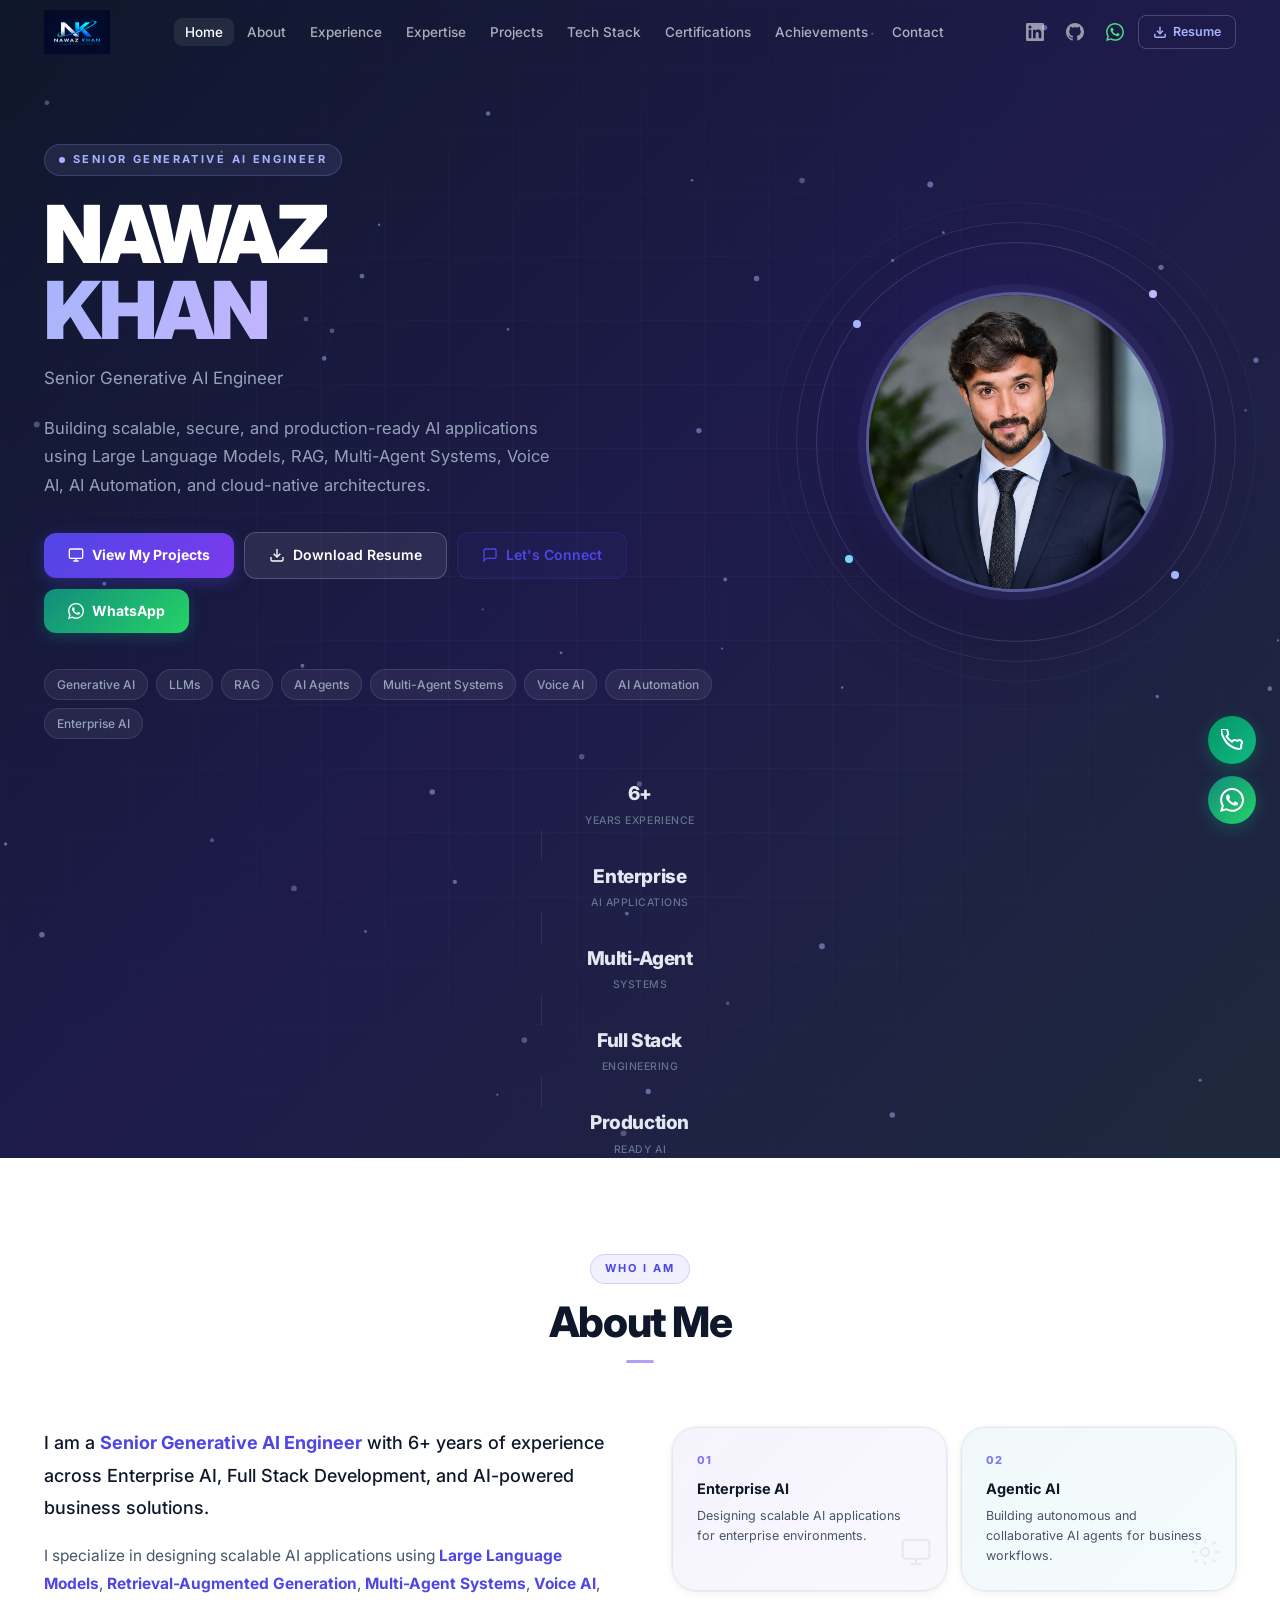
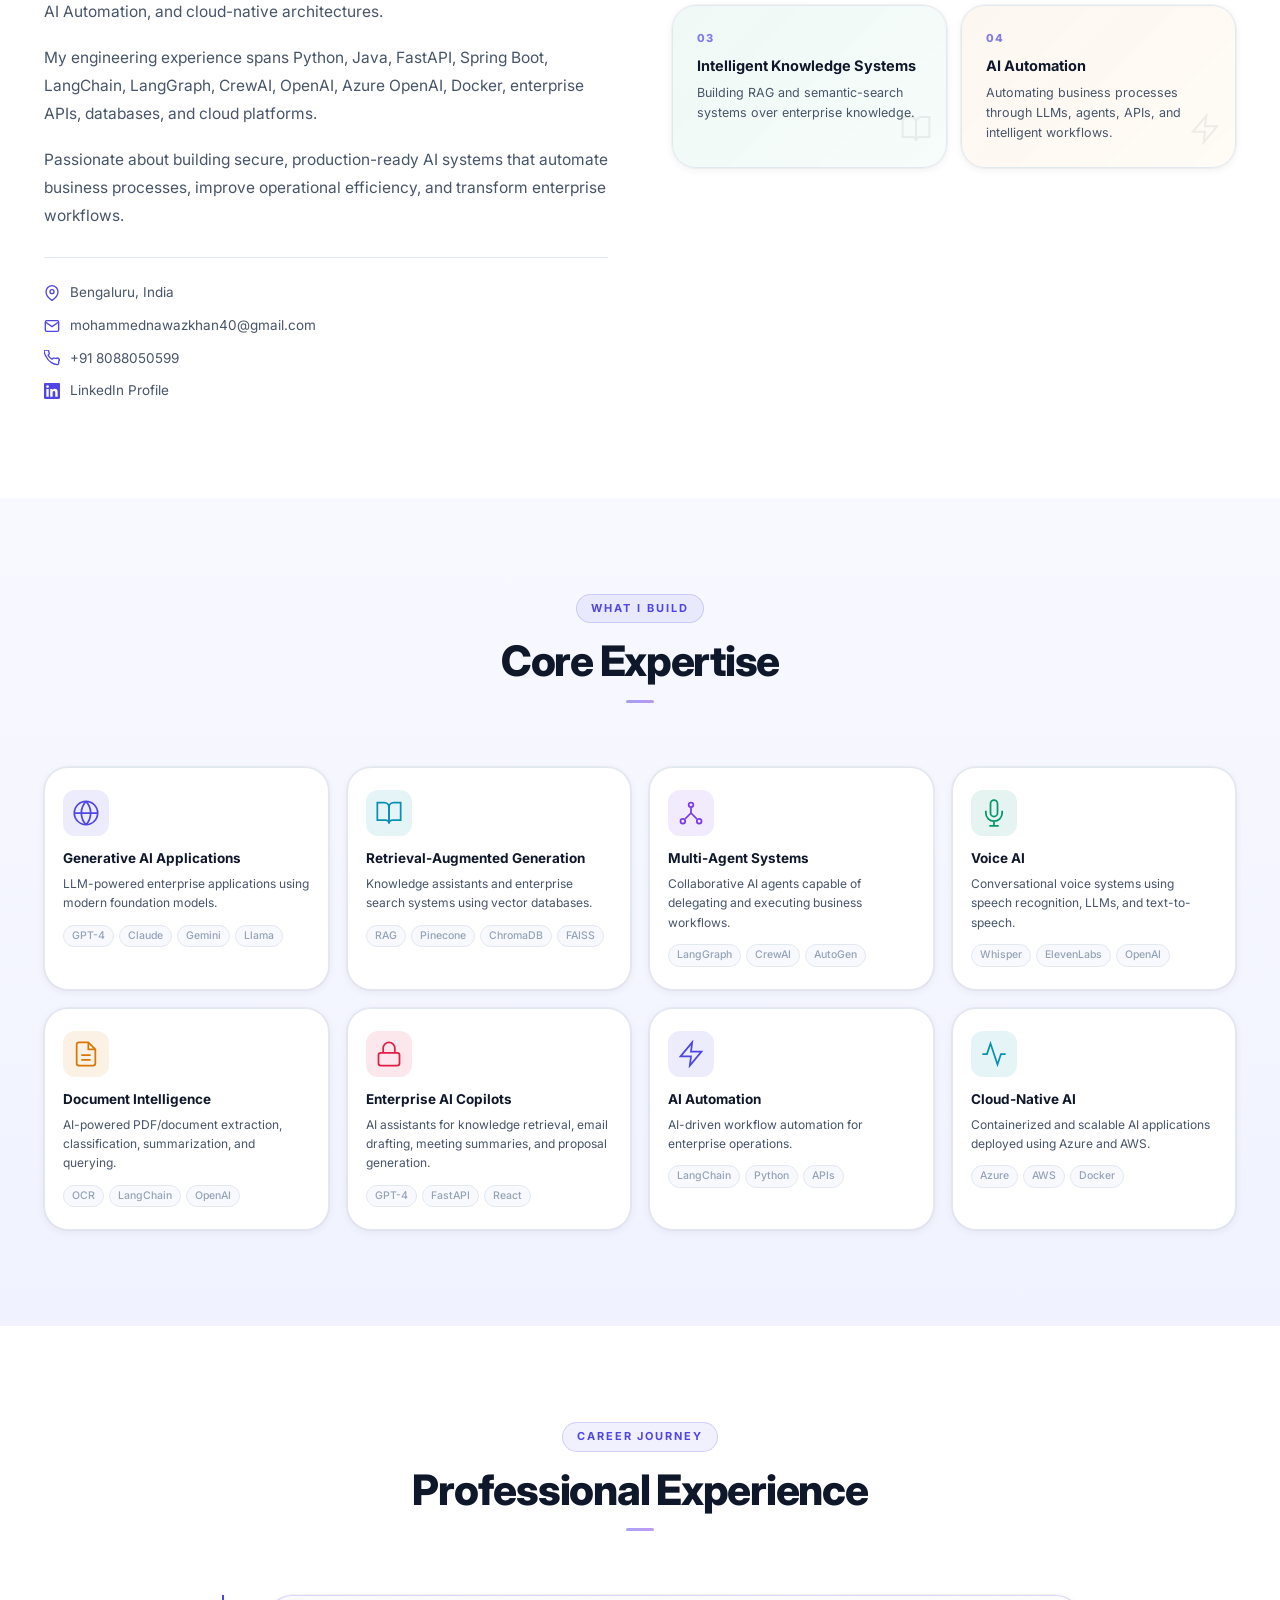
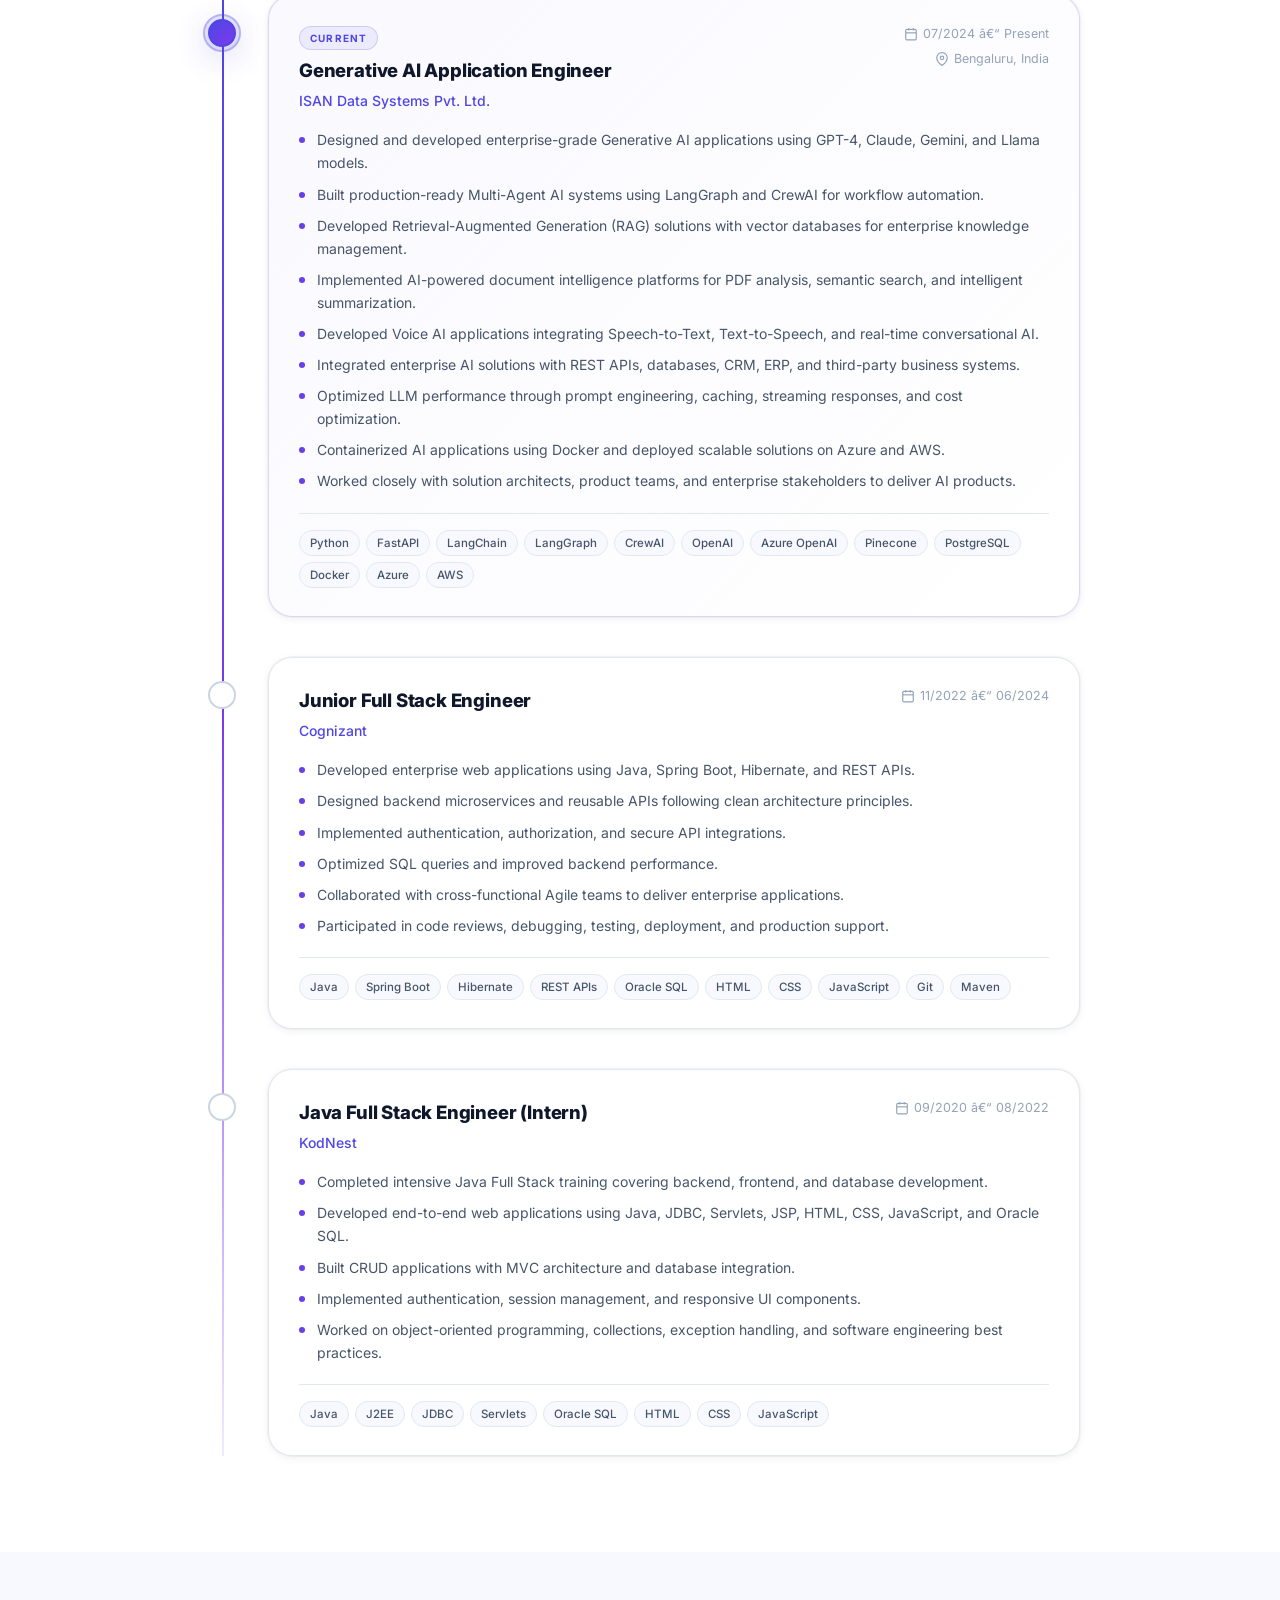
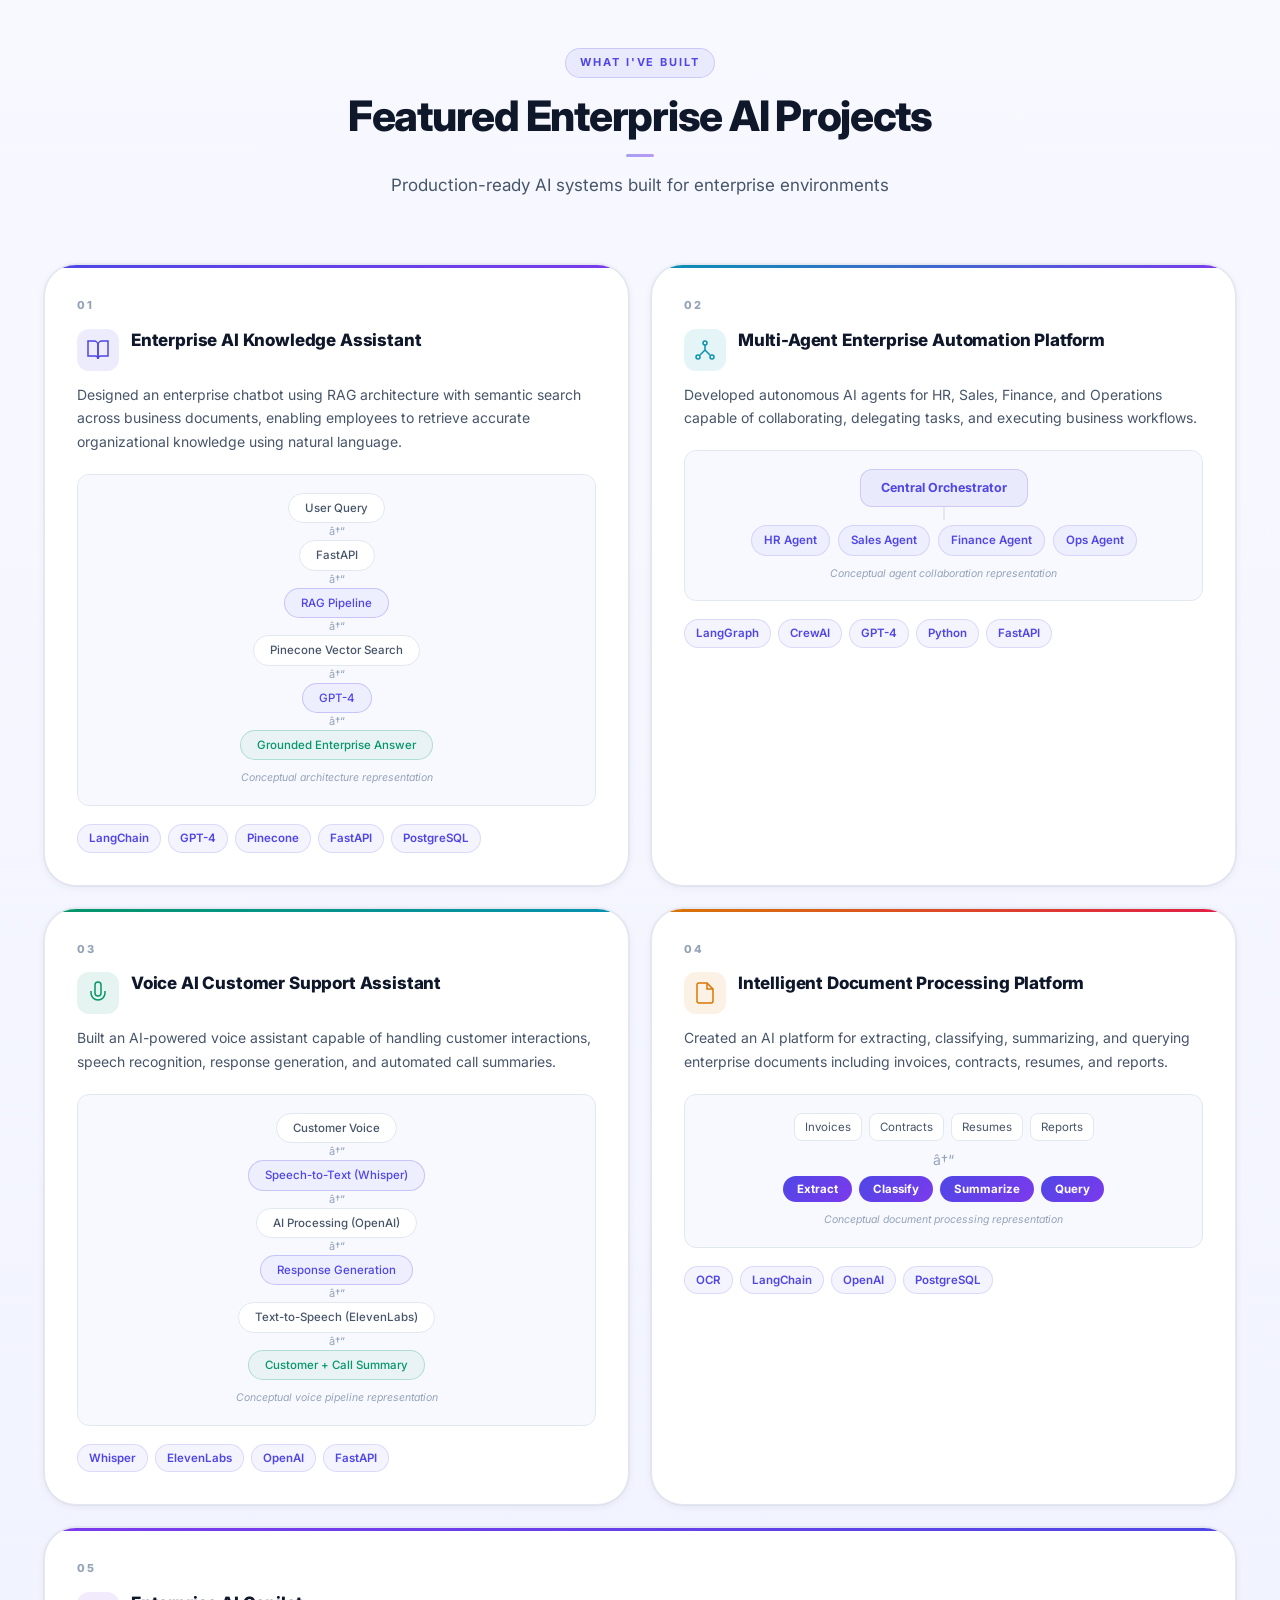
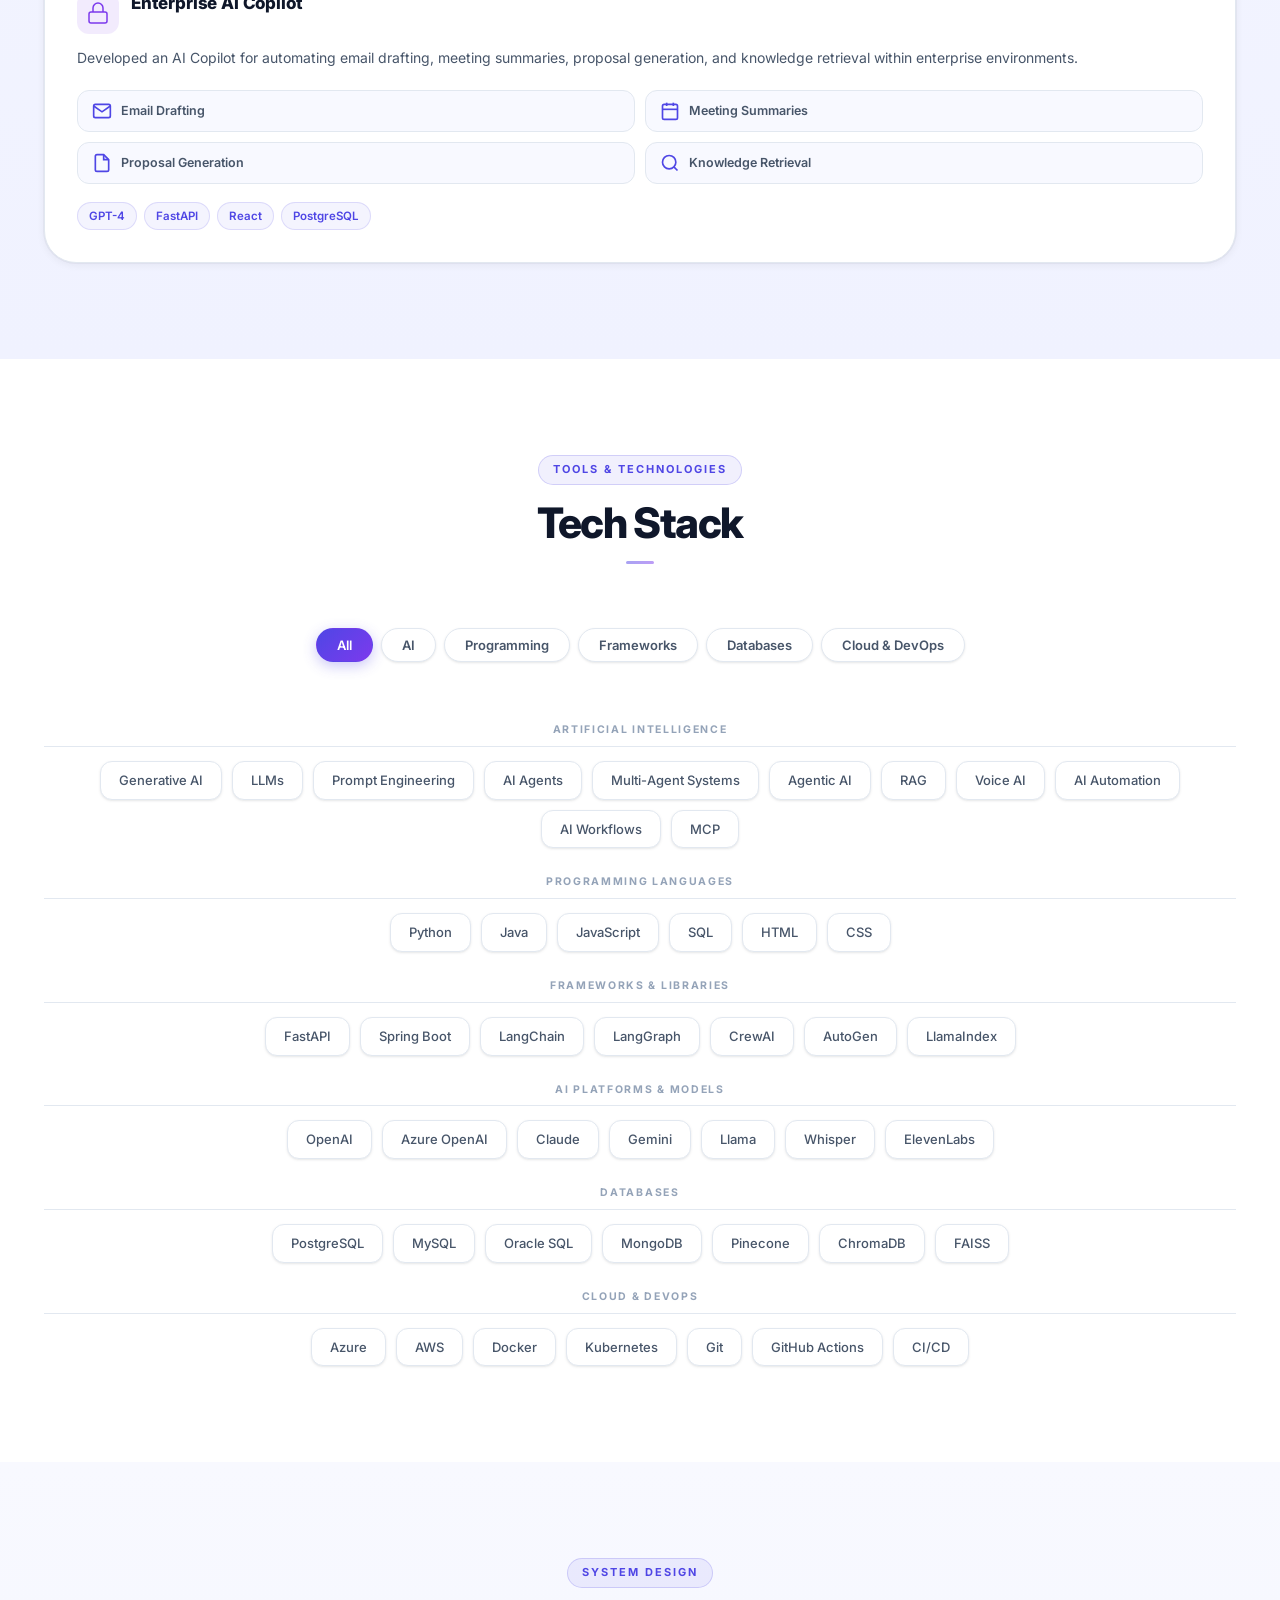
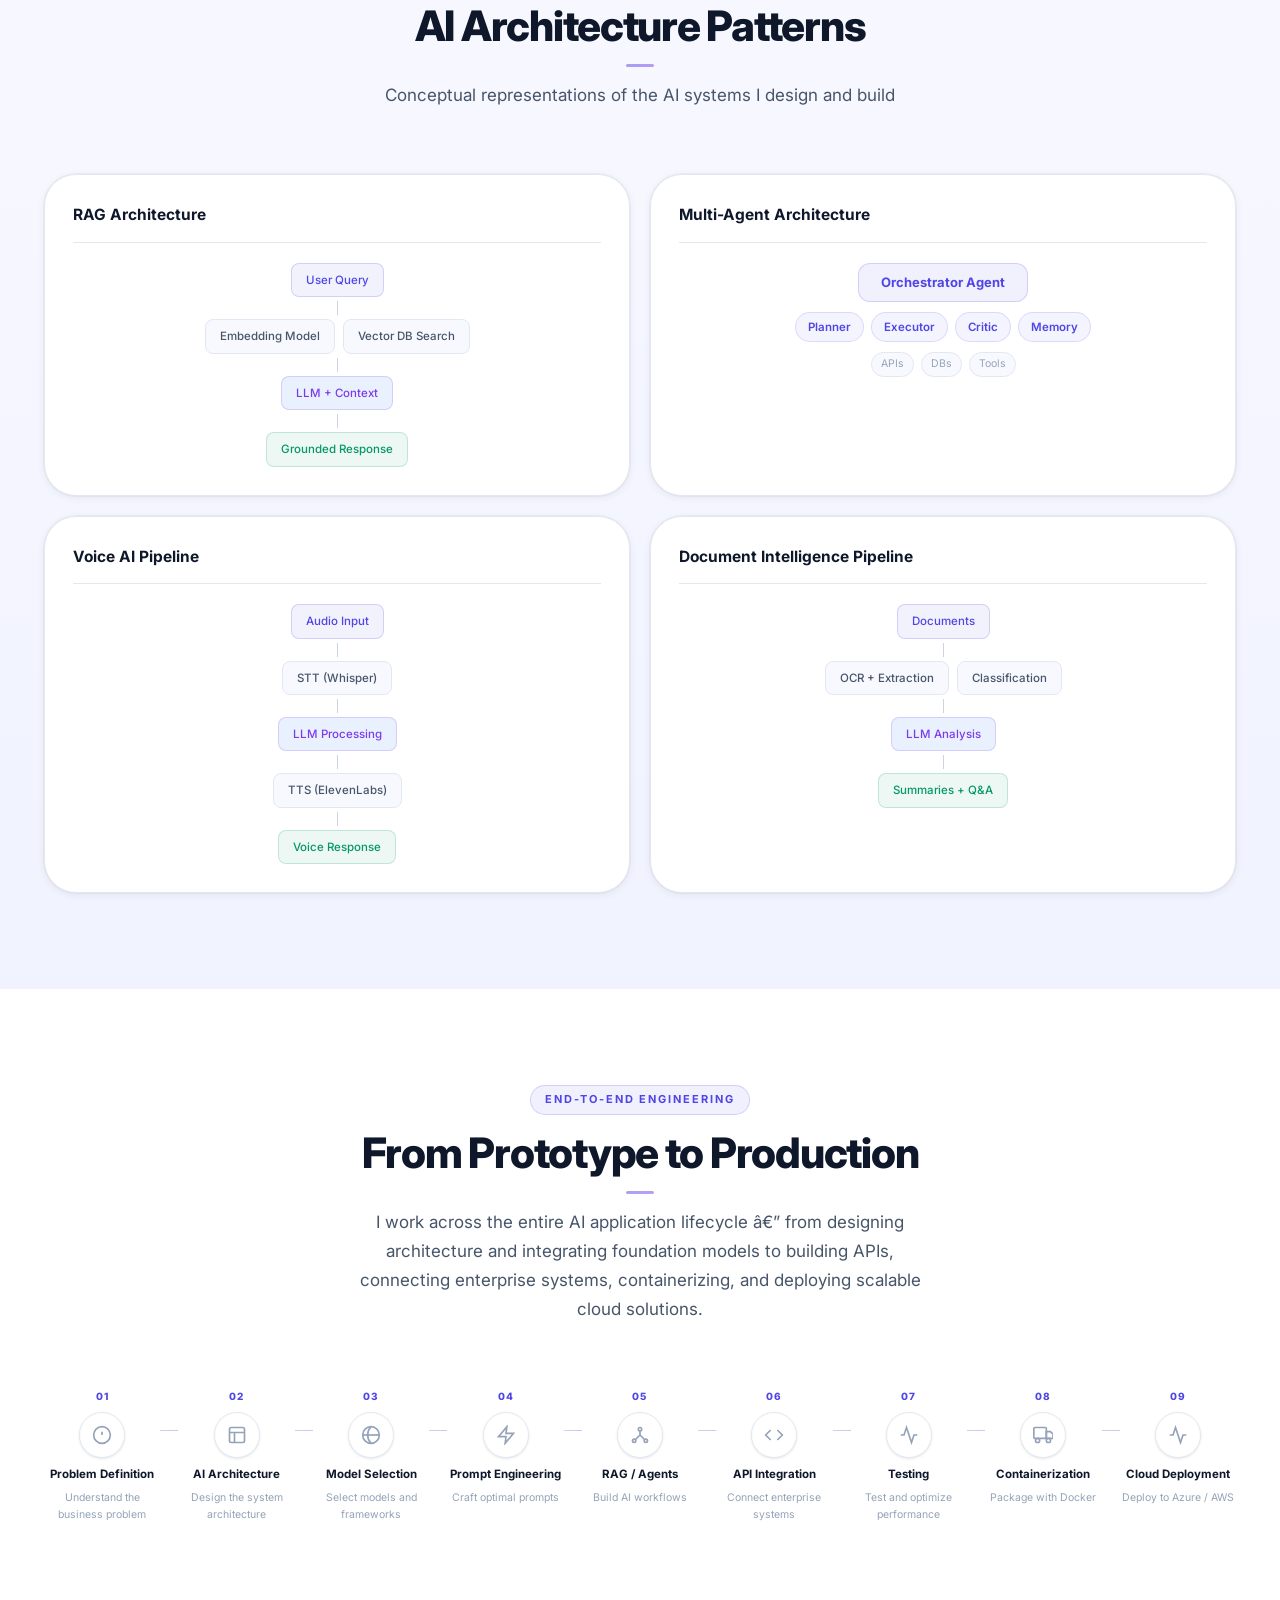
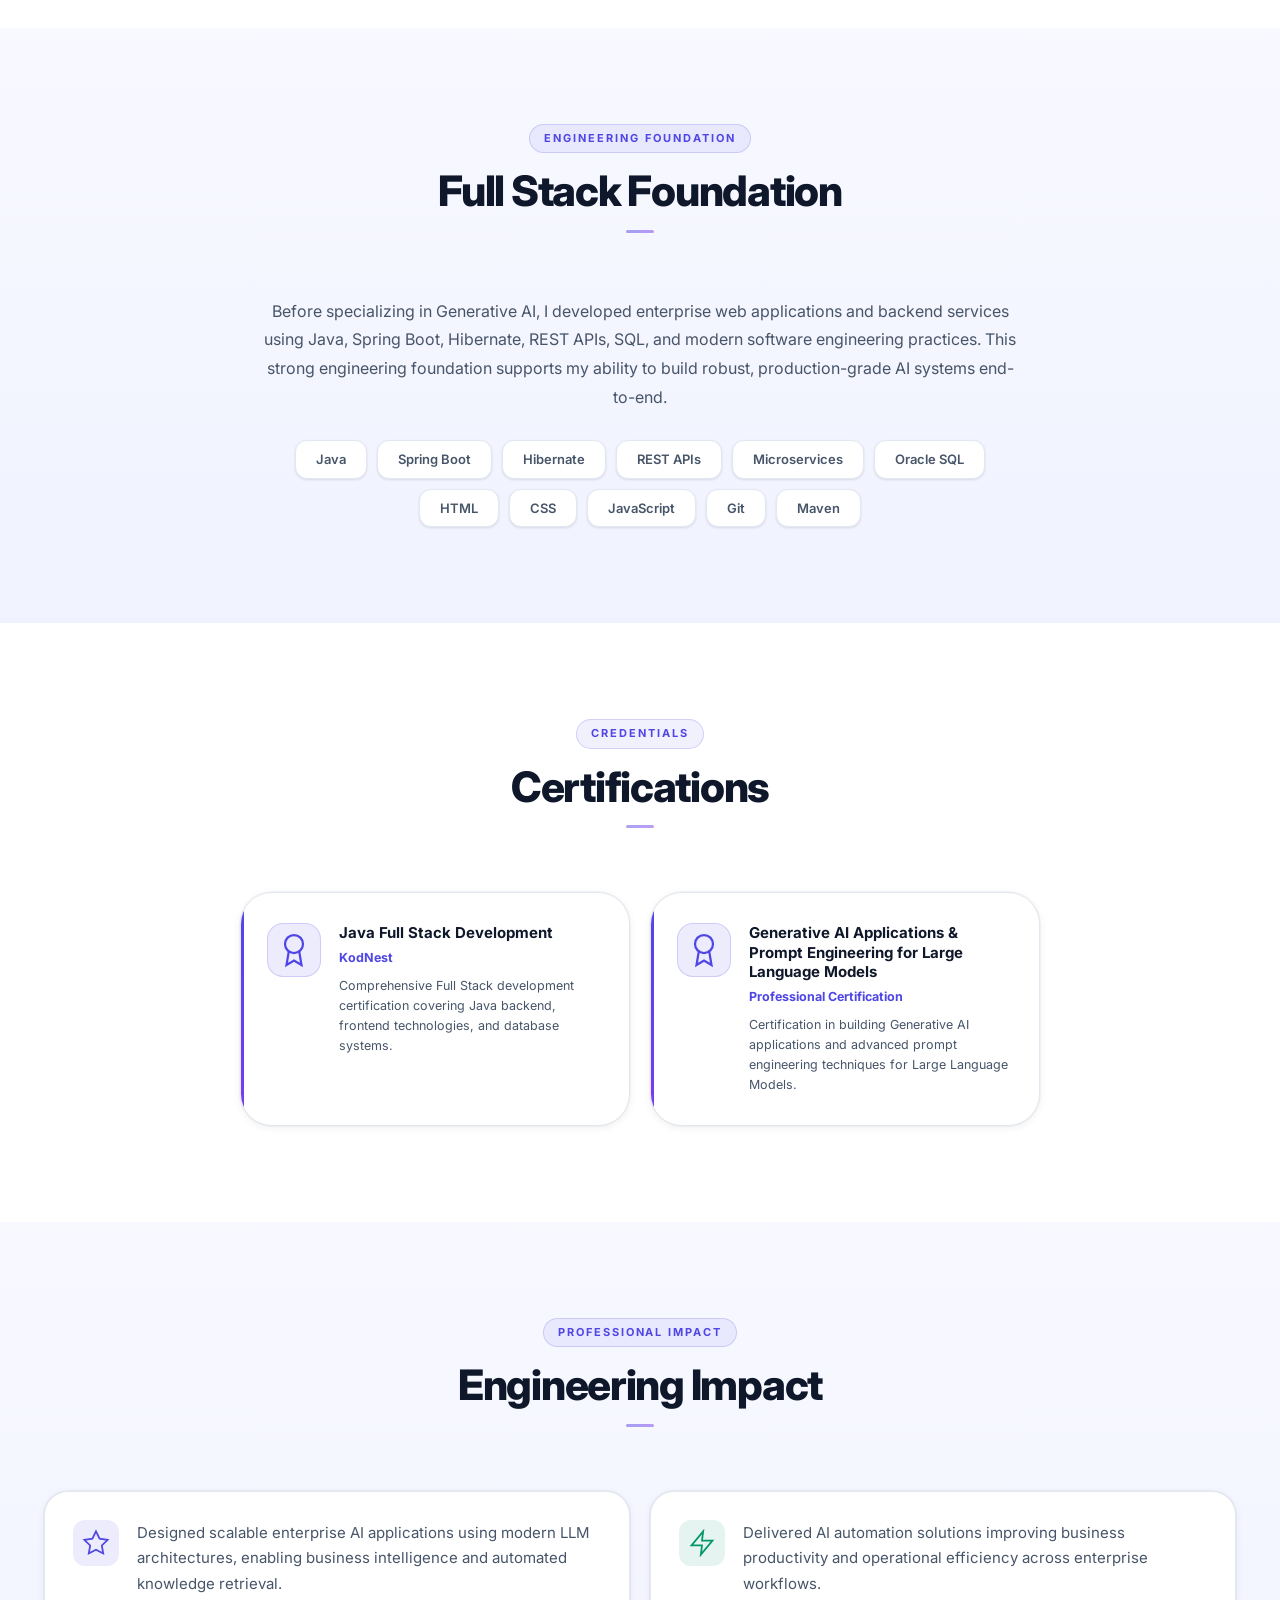
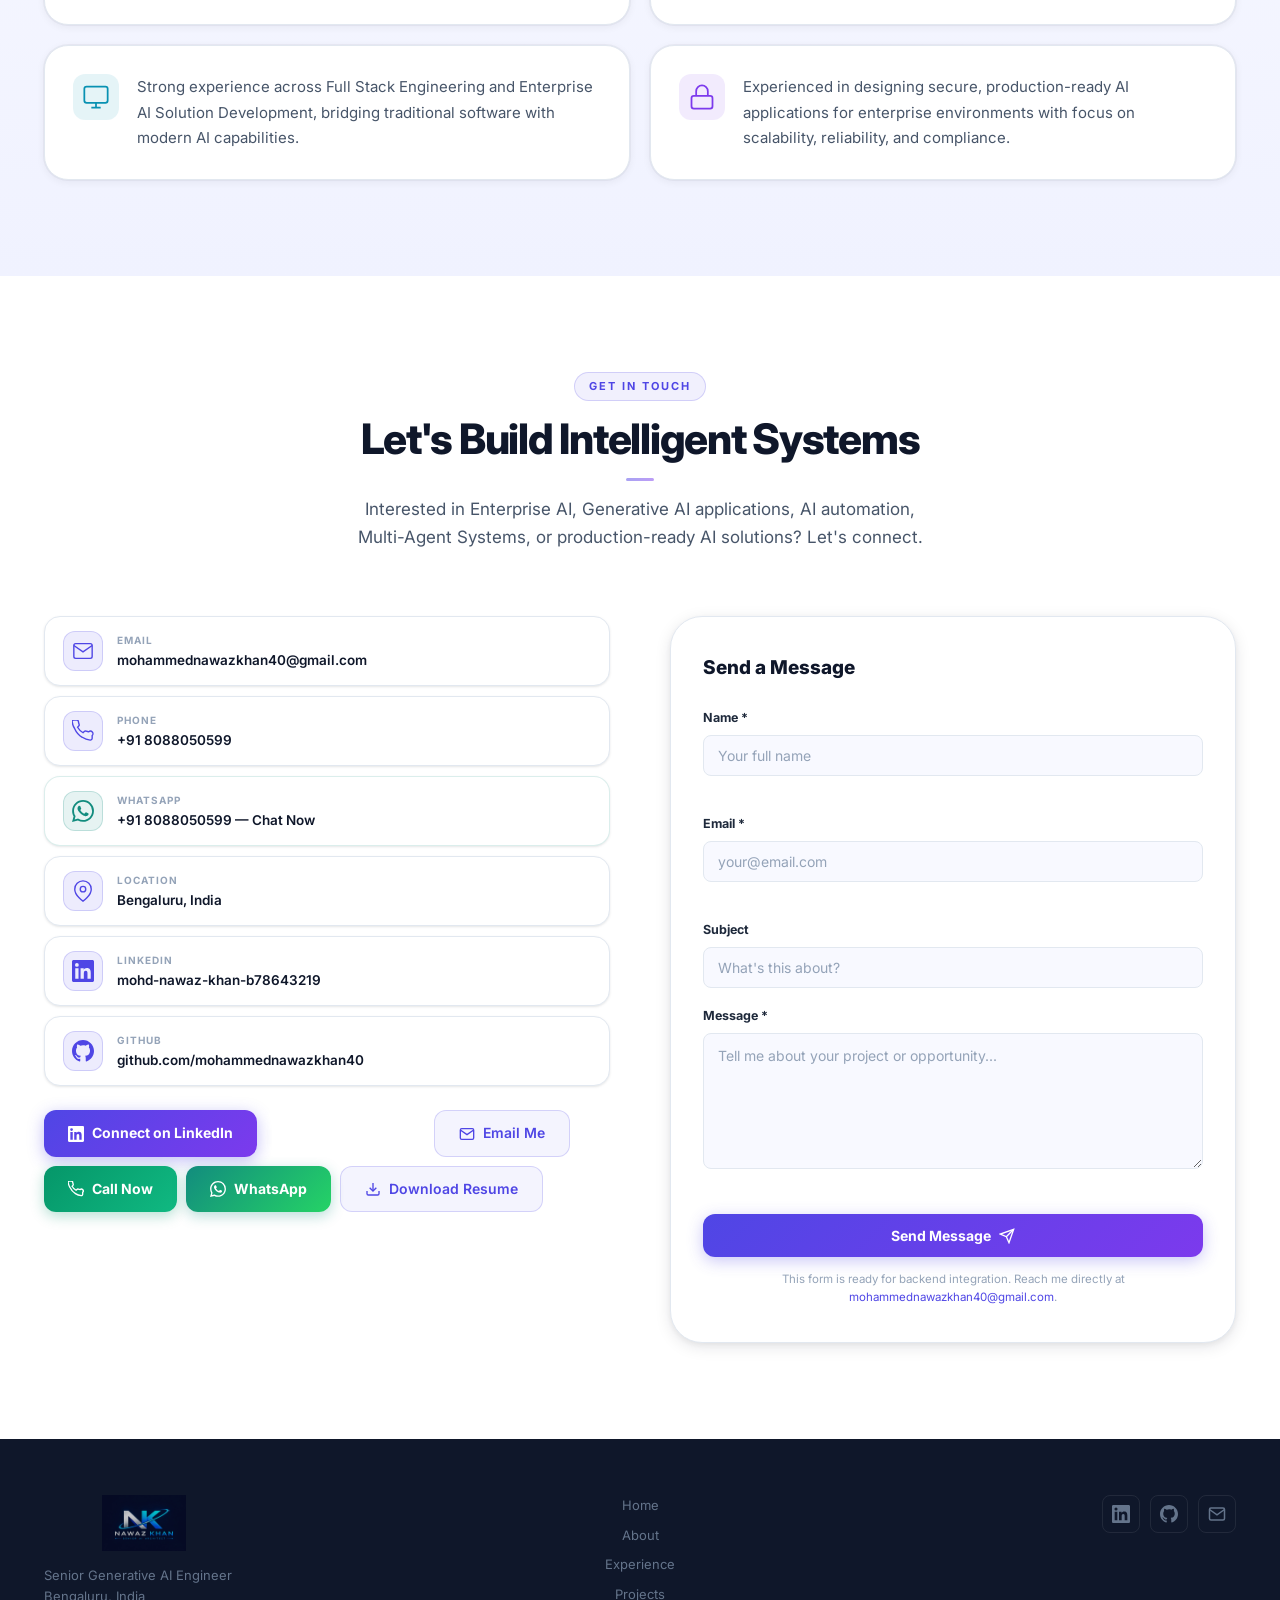
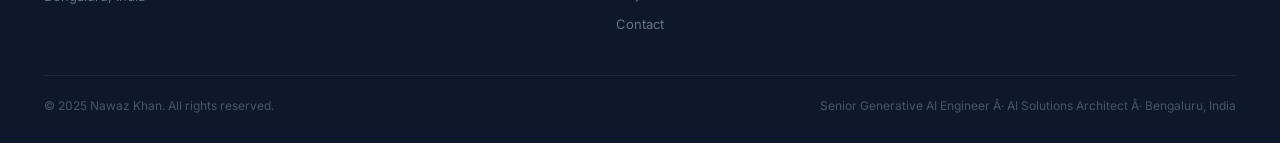
==== commit 1840b713: "Update logo to new NK brand image" ====
--- a/index.html
+++ b/index.html
@@ -40,7 +40,7 @@
   <nav class="navbar" id="navbar" role="navigation" aria-label="Main navigation">
     <div class="nav-container">
       <a href="#home" class="nav-logo" aria-label="Nawaz Khan - Home">
-        <img src="assets/logo.png?v=1" alt="Nawaz Khan Logo" class="nav-logo-img" />
+        <img src="assets/logo.png?v=2" alt="Nawaz Khan Logo" class="nav-logo-img" />
       </a>
 
       <ul class="nav-links" id="navLinks" role="list">
@@ -1264,7 +1264,7 @@
     <div class="container">
       <div class="footer-content">
         <div class="footer-brand">
-          <img src="assets/logo.png?v=1" alt="Nawaz Khan Logo" class="footer-logo-img" />
+          <img src="assets/logo.png?v=2" alt="Nawaz Khan Logo" class="footer-logo-img" />
           <p>Senior Generative AI Engineer<br />Bengaluru, India</p>
         </div>
         <div class="footer-links">
@@ -1316,3 +1316,4 @@
 </html>
 
 
+
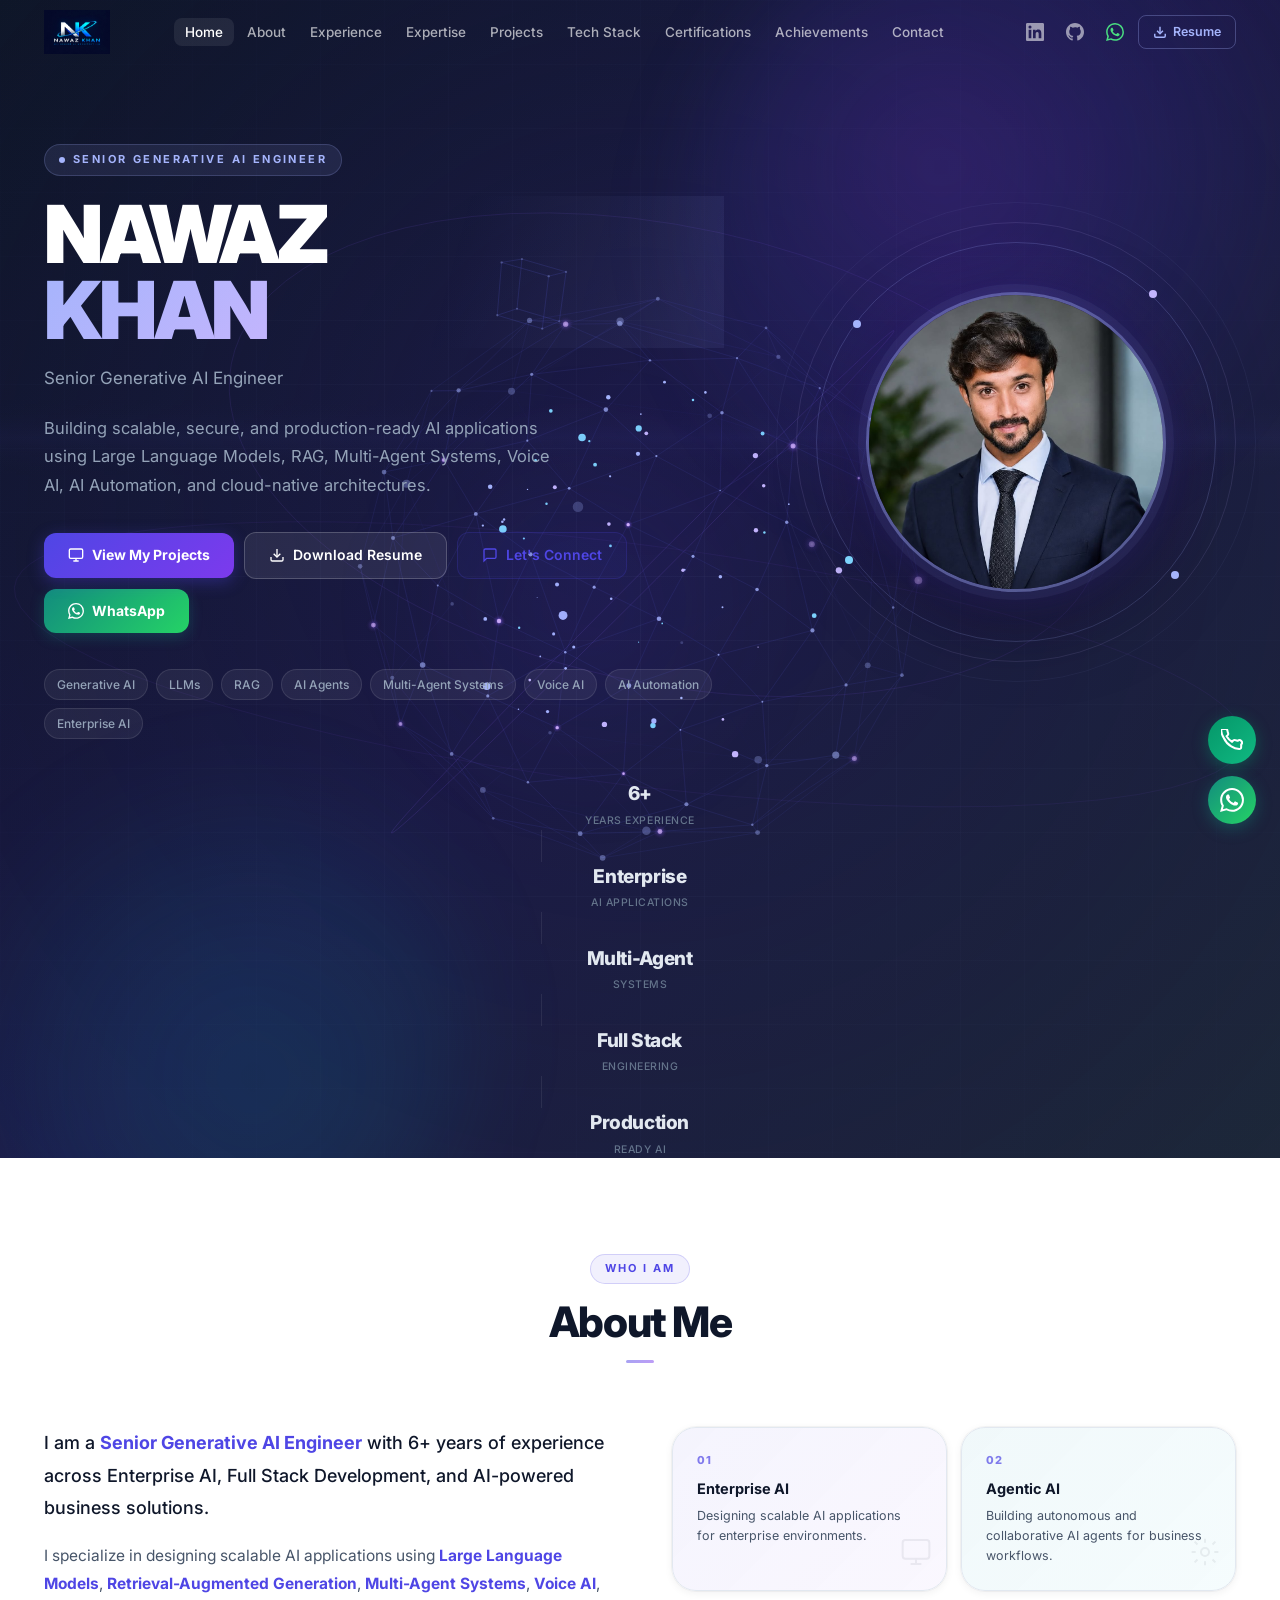
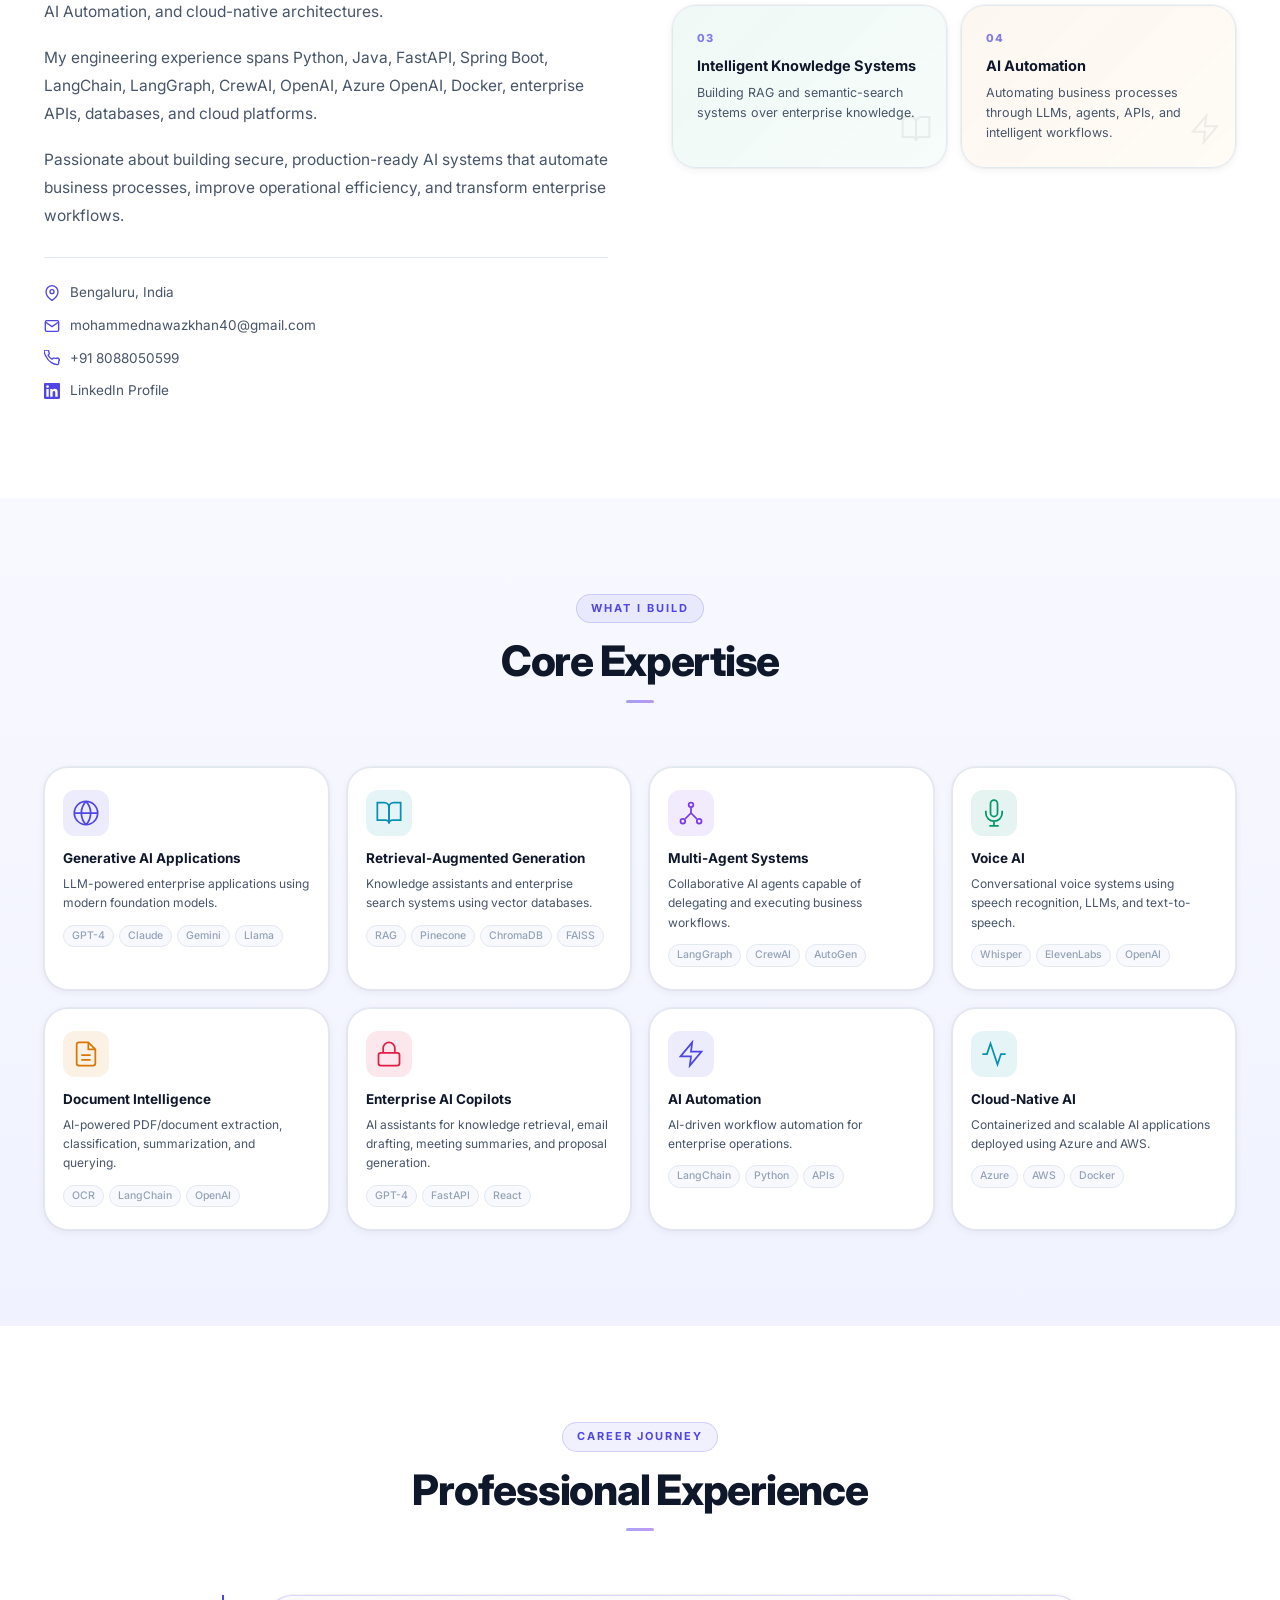
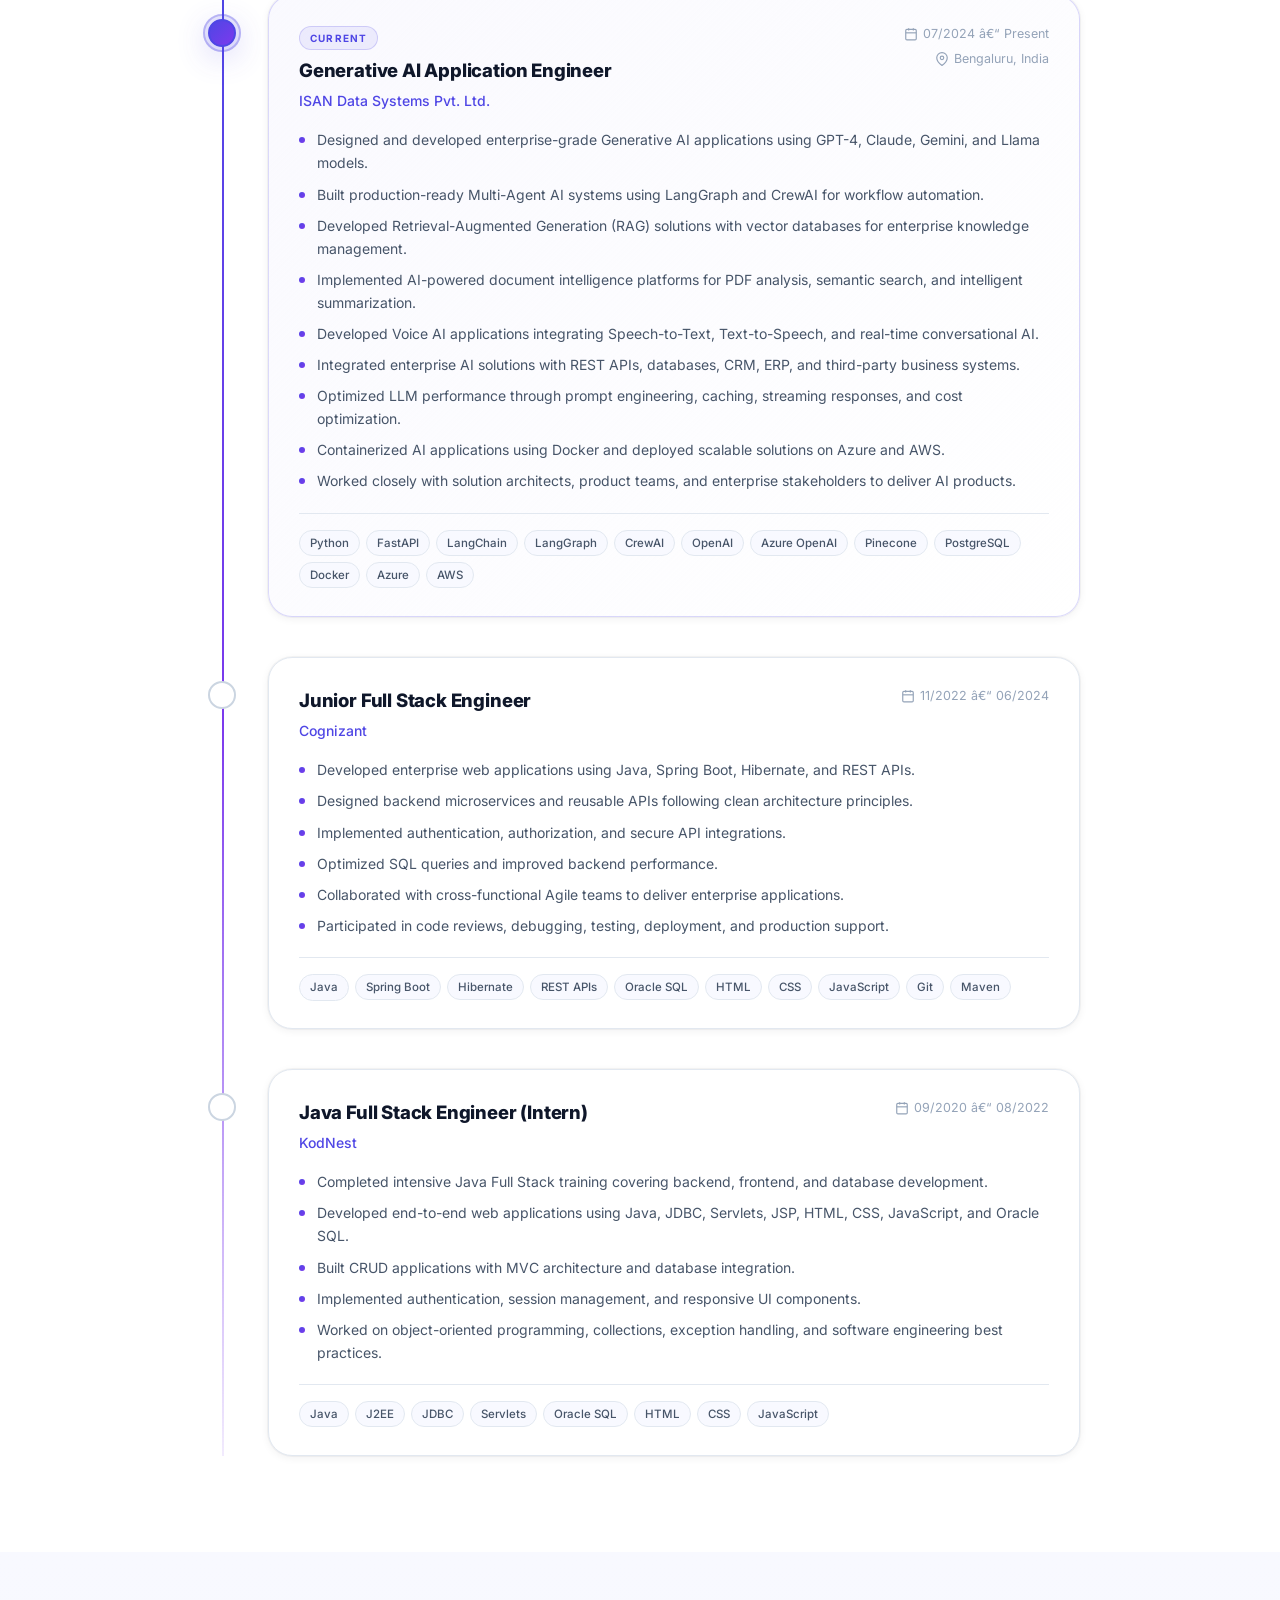
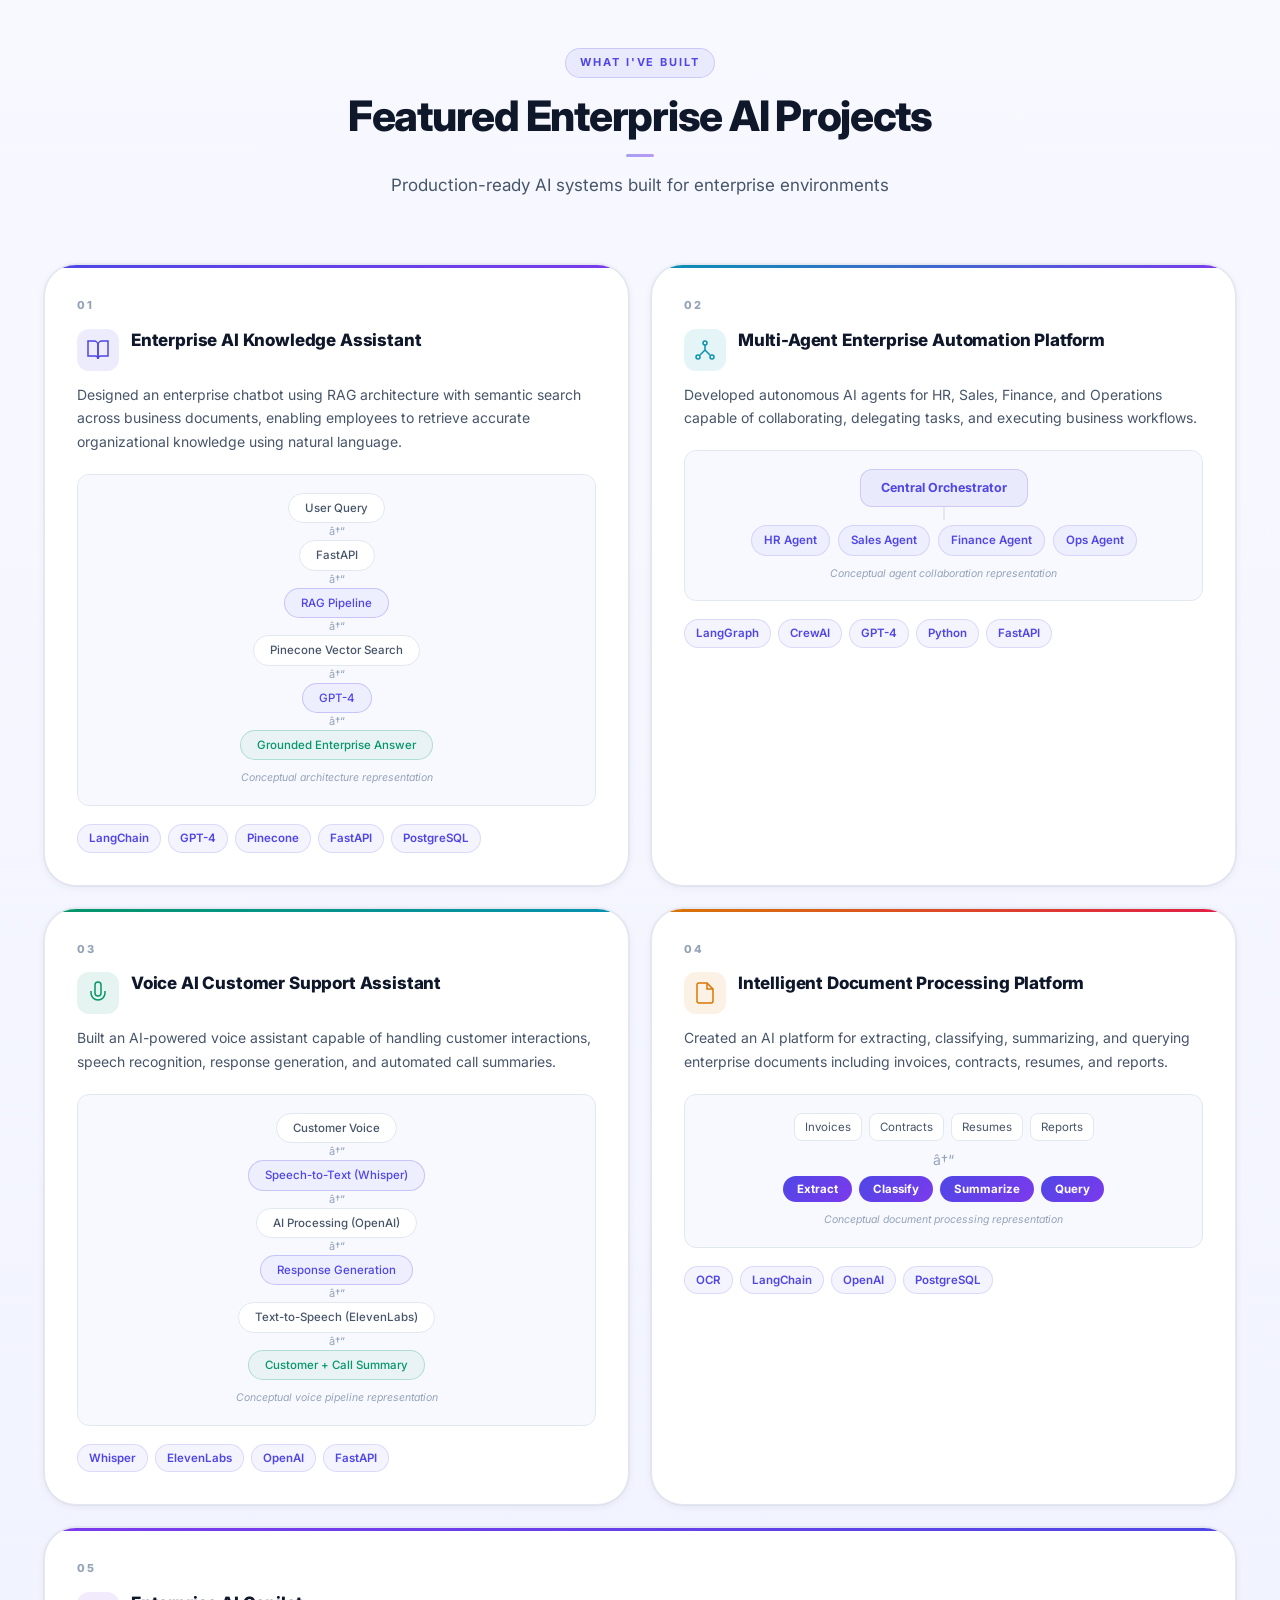
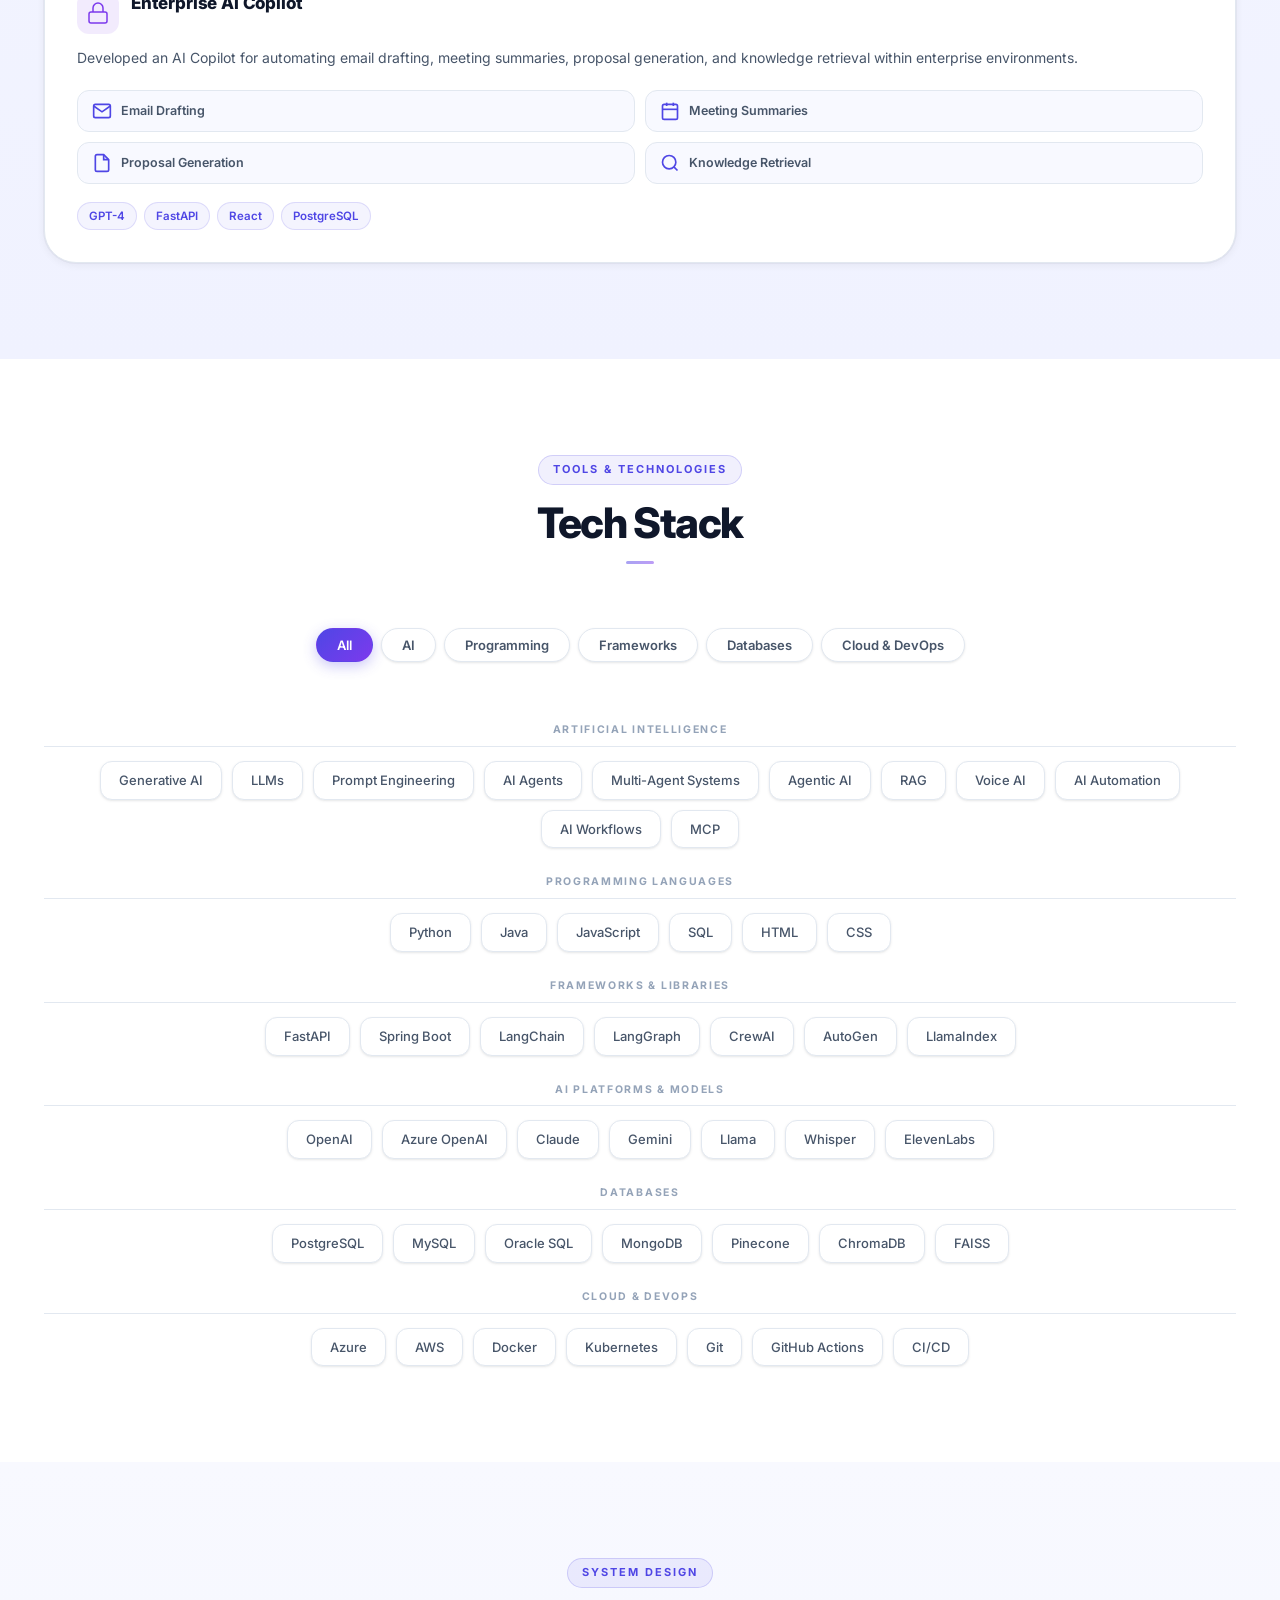
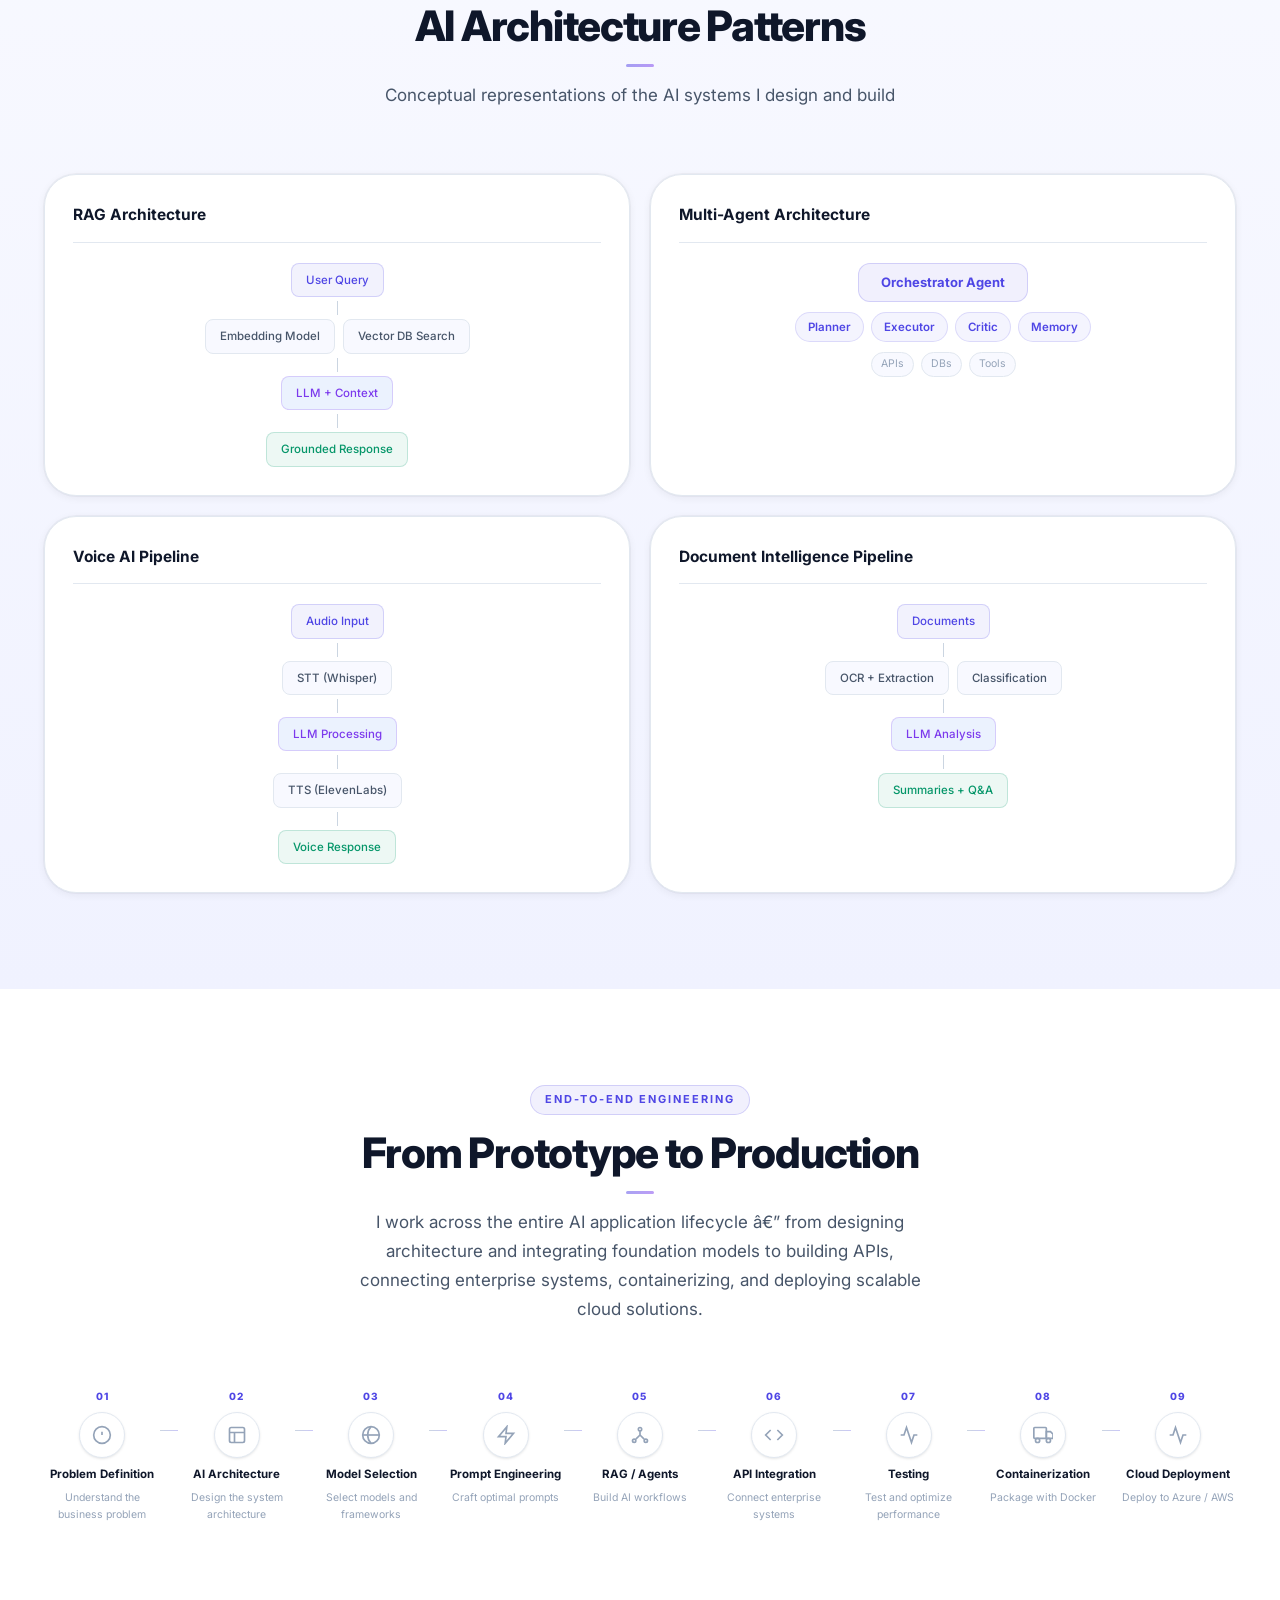
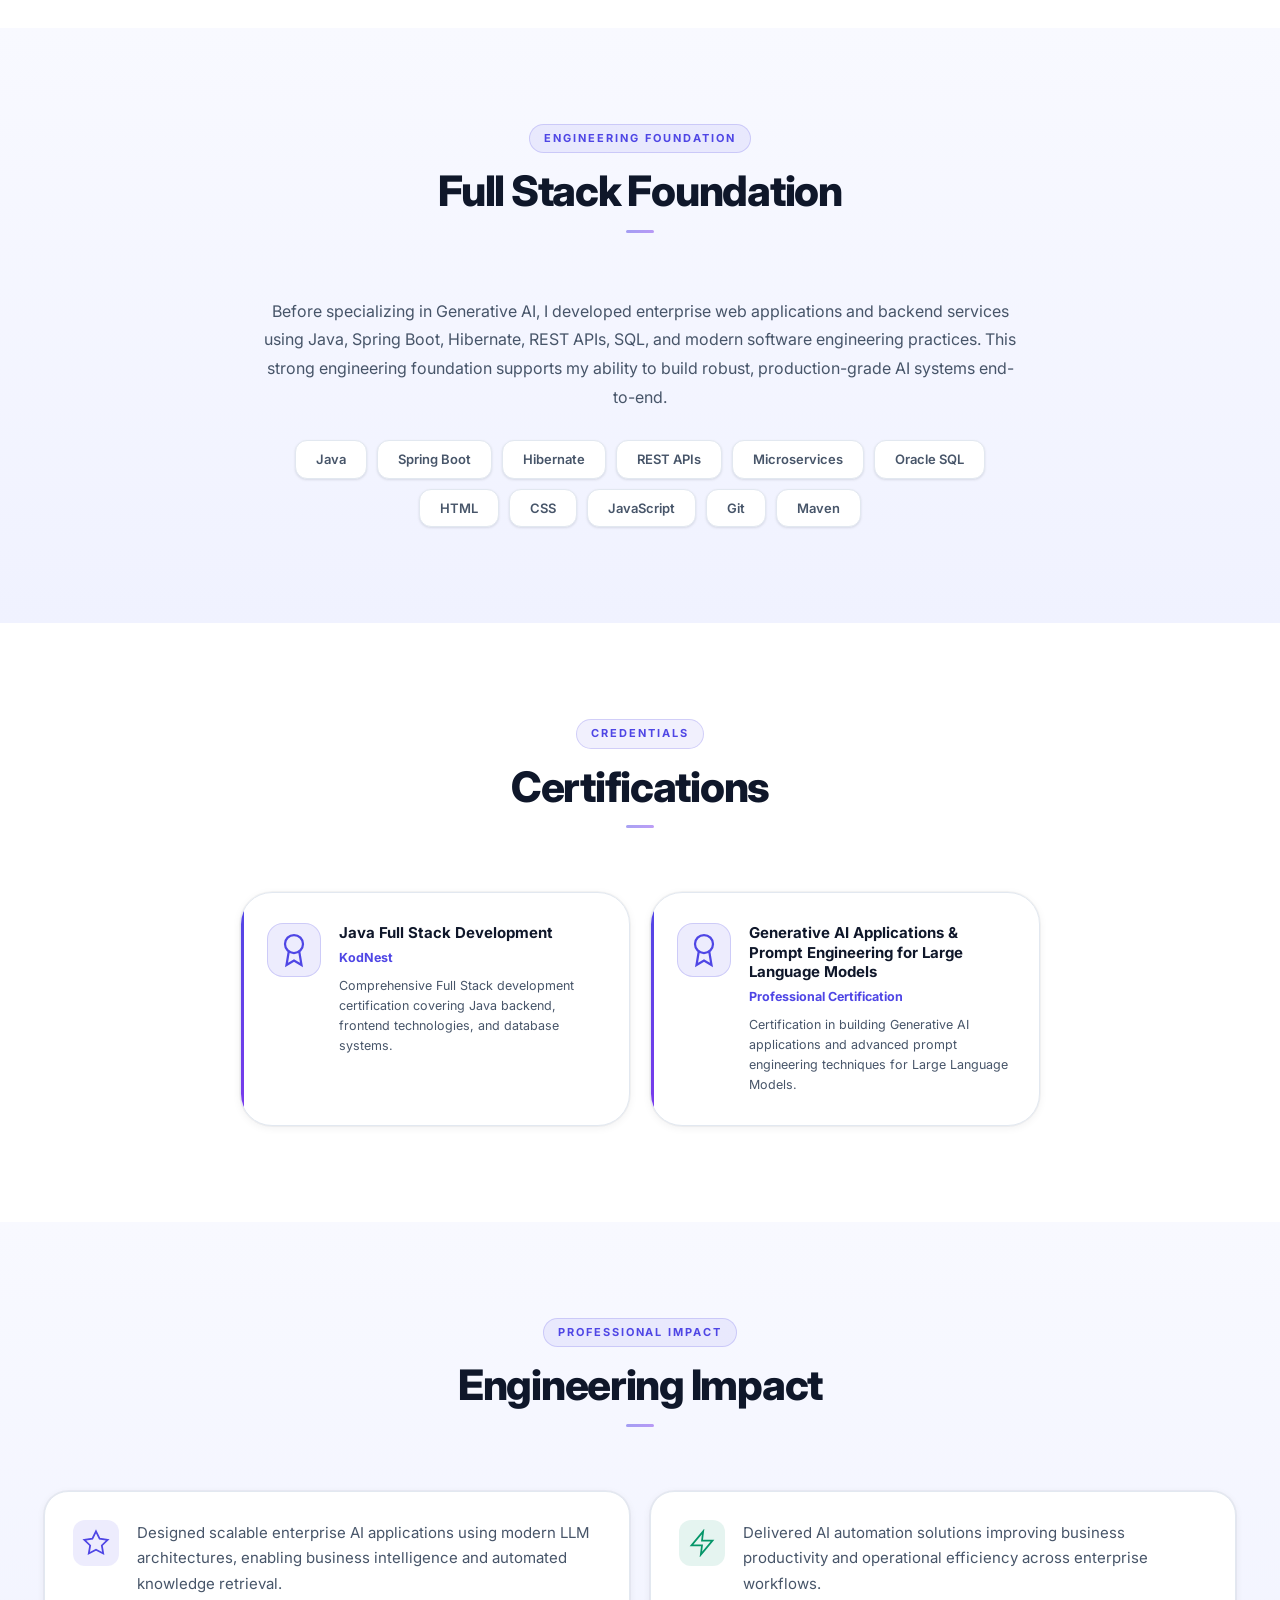
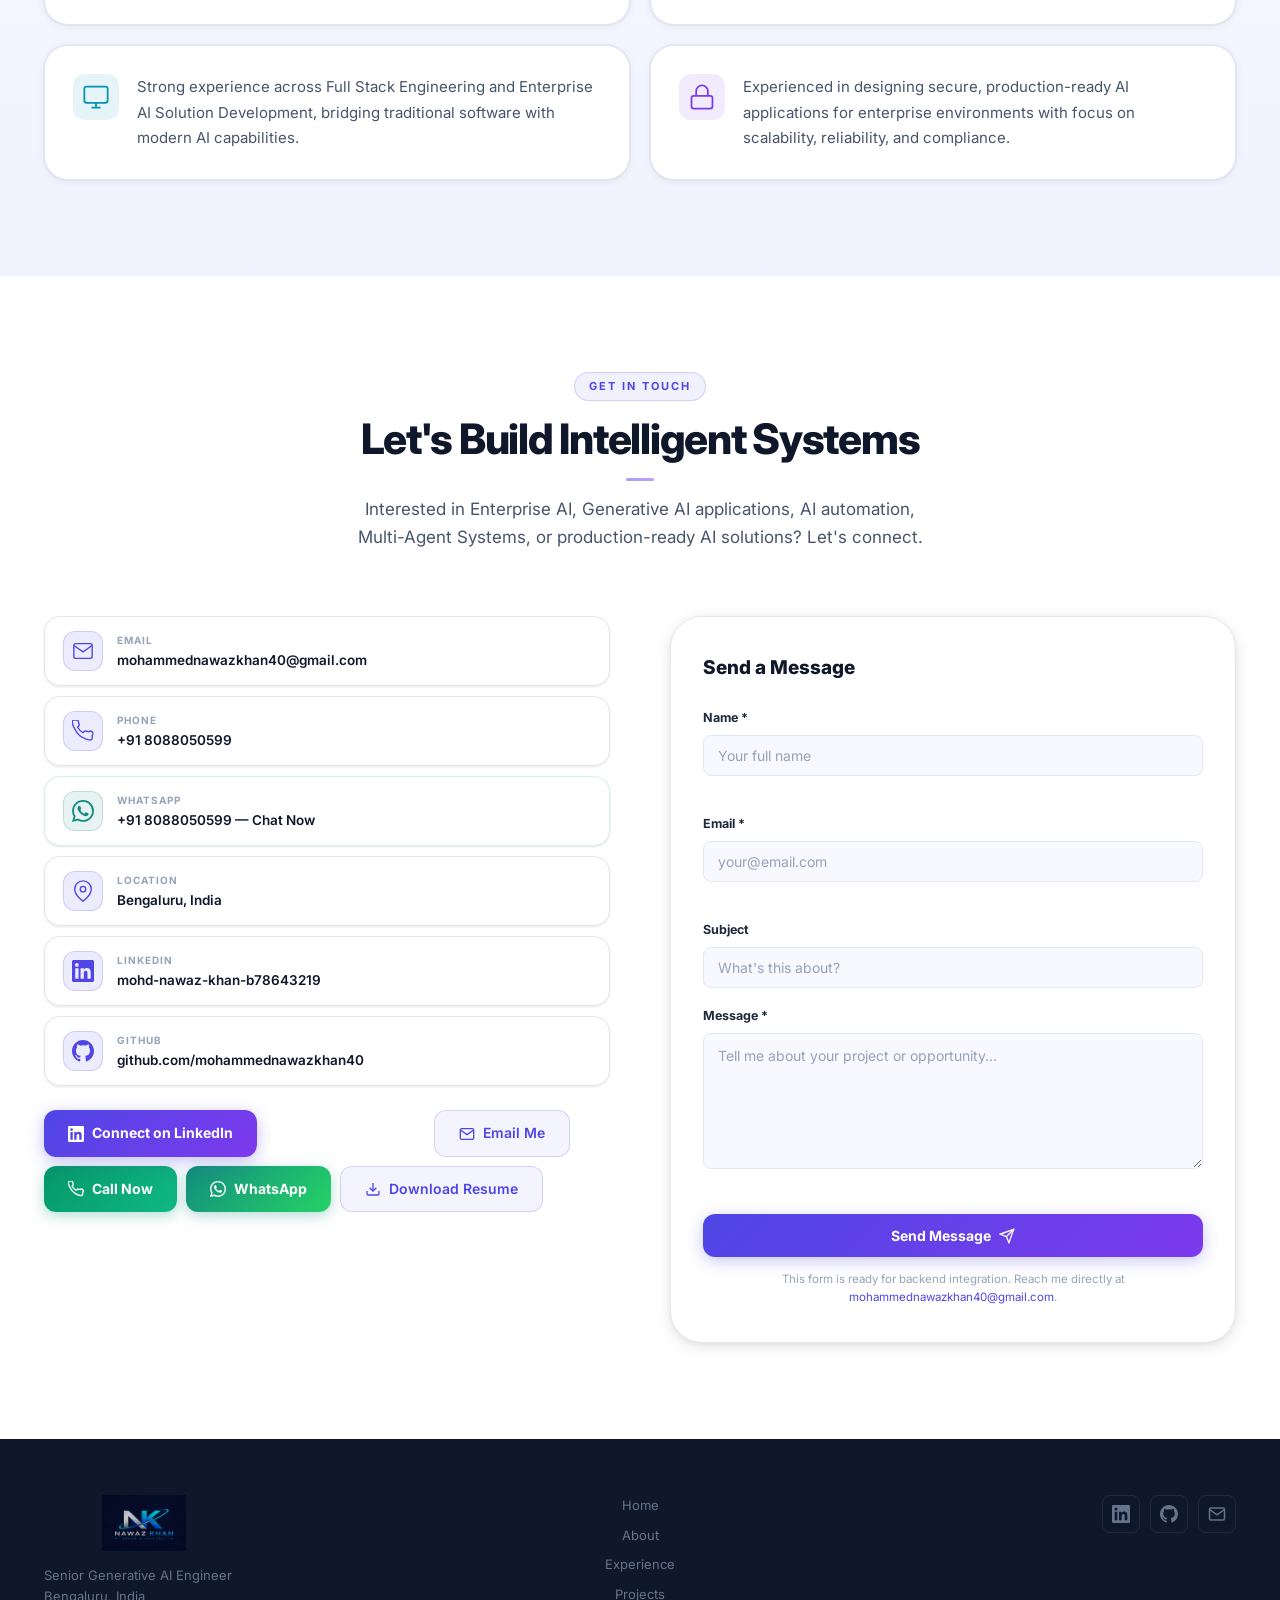
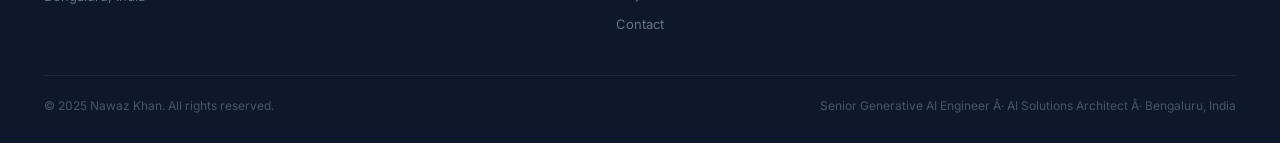
==== commit c4f93599: "Add premium 3D hero: neural sphere, floating geometry, parallax, particle streams, glow effects" ====
--- a/index.html
+++ b/index.html
@@ -109,6 +109,9 @@
       <div class="hero-bg">
         <canvas id="heroCanvas" aria-hidden="true"></canvas>
         <div class="hero-grid" aria-hidden="true"></div>
+        <div class="hero-blob-1" aria-hidden="true"></div>
+        <div class="hero-blob-2" aria-hidden="true"></div>
+        <div class="hero-blob-3" aria-hidden="true"></div>
       </div>
 
       <div class="hero-container">
@@ -1312,6 +1315,7 @@
 
   <script src="main.js" defer></script>
   <script src="projects.js" defer></script>
+  <script src="hero3d.js" defer></script>
 </body>
 </html>
 
--- a/styles.css
+++ b/styles.css
@@ -763,3 +763,215 @@
   .nav-logo-img  { height: 38px; }
   .footer-logo-img { height: 48px; }
 }
+
+/* ═══════════════════════════════════════════════════════════════
+   3D HERO ENHANCEMENTS
+   ═══════════════════════════════════════════════════════════════ */
+
+/* ── BLOB DECORATIONS ─────────────────────────────────────────── */
+.hero-blob-1 {
+  position: absolute;
+  top: -8%;
+  right: -4%;
+  width: min(650px, 55vw);
+  height: min(650px, 55vw);
+  border-radius: 50%;
+  background: radial-gradient(circle at 40% 40%,
+    rgba(124,58,237,0.22) 0%,
+    rgba(79,70,229,0.10) 40%,
+    transparent 70%);
+  pointer-events: none;
+  animation: blob-drift-1 12s ease-in-out infinite alternate;
+  filter: blur(40px);
+}
+
+.hero-blob-2 {
+  position: absolute;
+  bottom: -12%;
+  left: -6%;
+  width: min(550px, 50vw);
+  height: min(550px, 50vw);
+  border-radius: 50%;
+  background: radial-gradient(circle at 60% 60%,
+    rgba(8,145,178,0.18) 0%,
+    rgba(6,182,212,0.08) 40%,
+    transparent 70%);
+  pointer-events: none;
+  animation: blob-drift-2 15s ease-in-out infinite alternate;
+  filter: blur(50px);
+}
+
+.hero-blob-3 {
+  position: absolute;
+  top: 35%;
+  left: 30%;
+  width: min(400px, 40vw);
+  height: min(400px, 40vw);
+  border-radius: 50%;
+  background: radial-gradient(circle,
+    rgba(79,70,229,0.10) 0%,
+    transparent 65%);
+  pointer-events: none;
+  animation: blob-drift-3 18s ease-in-out infinite alternate;
+  filter: blur(60px);
+}
+
+@keyframes blob-drift-1 {
+  from { transform: translate(0,   0)   scale(1); }
+  to   { transform: translate(30px, 20px) scale(1.08); }
+}
+@keyframes blob-drift-2 {
+  from { transform: translate(0,   0)   scale(1); }
+  to   { transform: translate(-20px, -30px) scale(1.06); }
+}
+@keyframes blob-drift-3 {
+  from { transform: translate(0,   0)   scale(1); }
+  to   { transform: translate(20px, -15px) scale(1.12); }
+}
+
+/* ── PARALLAX SMOOTH TRANSITION ──────────────────────────────── */
+.hero-content,
+.hero-image-wrapper {
+  transition: transform 0.12s cubic-bezier(0.25, 0.46, 0.45, 0.94);
+  will-change: transform;
+}
+
+/* ── HERO SECTION DEPTH ───────────────────────────────────────── */
+.hero-section {
+  perspective: 1200px;
+}
+
+/* ── FLOATING BADGE ANIMATION ────────────────────────────────── */
+.hero-eyebrow {
+  animation: float-badge 4s ease-in-out infinite;
+}
+@keyframes float-badge {
+  0%, 100% { transform: translateY(0px); }
+  50%       { transform: translateY(-4px); }
+}
+
+/* ── HERO NAME SHIMMER ────────────────────────────────────────── */
+.hero-name {
+  position: relative;
+}
+.hero-name::after {
+  content: '';
+  position: absolute;
+  inset: 0;
+  background: linear-gradient(105deg,
+    transparent 30%,
+    rgba(165,180,252,0.08) 50%,
+    transparent 70%);
+  background-size: 200% 100%;
+  animation: name-shimmer 4s ease-in-out infinite;
+  pointer-events: none;
+}
+@keyframes name-shimmer {
+  0%   { background-position: 200% 0; }
+  100% { background-position: -200% 0; }
+}
+
+/* ── METRIC ITEMS COUNT-UP GLOW ──────────────────────────────── */
+.metric-value {
+  animation: metric-glow 3s ease-in-out infinite alternate;
+}
+@keyframes metric-glow {
+  from { text-shadow: none; }
+  to   { text-shadow: 0 0 20px rgba(165,180,252,0.4); }
+}
+
+/* ── CTA BUTTON PULSE ────────────────────────────────────────── */
+.btn-primary {
+  position: relative;
+  overflow: hidden;
+}
+.btn-primary::after {
+  content: '';
+  position: absolute;
+  inset: -2px;
+  border-radius: inherit;
+  background: linear-gradient(135deg, #4f46e5, #7c3aed, #4f46e5);
+  background-size: 300% 300%;
+  animation: btn-border-rotate 3s linear infinite;
+  z-index: -1;
+  opacity: 0;
+  transition: opacity 0.2s;
+}
+.btn-primary:hover::after {
+  opacity: 1;
+}
+@keyframes btn-border-rotate {
+  0%   { background-position: 0% 50%; }
+  50%  { background-position: 100% 50%; }
+  100% { background-position: 0% 50%; }
+}
+
+/* ── PROFILE IMAGE 3D TILT ───────────────────────────────────── */
+.hero-image-frame {
+  transform-style: preserve-3d;
+  animation: frame-float 6s ease-in-out infinite;
+}
+@keyframes frame-float {
+  0%, 100% { transform: translateY(0px) rotateX(0deg); }
+  25%       { transform: translateY(-8px) rotateX(1.5deg); }
+  50%       { transform: translateY(-12px) rotateX(0deg); }
+  75%       { transform: translateY(-6px) rotateX(-1.5deg); }
+}
+
+/* ── BADGE STAGGER ANIMATION ─────────────────────────────────── */
+.hero-badges .badge {
+  animation: badge-appear 0.5s cubic-bezier(0.34,1.56,0.64,1) both;
+}
+.hero-badges .badge:nth-child(1) { animation-delay: 0.6s; }
+.hero-badges .badge:nth-child(2) { animation-delay: 0.72s; }
+.hero-badges .badge:nth-child(3) { animation-delay: 0.84s; }
+.hero-badges .badge:nth-child(4) { animation-delay: 0.96s; }
+.hero-badges .badge:nth-child(5) { animation-delay: 1.08s; }
+.hero-badges .badge:nth-child(6) { animation-delay: 1.20s; }
+.hero-badges .badge:nth-child(7) { animation-delay: 1.32s; }
+.hero-badges .badge:nth-child(8) { animation-delay: 1.44s; }
+
+@keyframes badge-appear {
+  from { opacity: 0; transform: scale(0.7) translateY(10px); }
+  to   { opacity: 1; transform: scale(1) translateY(0); }
+}
+
+/* ── HERO GRID SUBTLE MOVE ───────────────────────────────────── */
+.hero-grid {
+  animation: grid-shift 20s linear infinite;
+}
+@keyframes grid-shift {
+  from { background-position: 0 0; }
+  to   { background-position: 64px 64px; }
+}
+
+/* ── SECTION ENTRANCE WITH DEPTH ─────────────────────────────── */
+[data-animate].in-view {
+  opacity: 1;
+  transform: none;
+}
+
+/* ── CARD 3D HOVER ───────────────────────────────────────────── */
+.expertise-card,
+.project-card,
+.timeline-card,
+.cert-card,
+.achievement-card {
+  transform-style: preserve-3d;
+  transition: transform 0.25s cubic-bezier(0.25,0.46,0.45,0.94),
+              box-shadow 0.25s ease,
+              border-color 0.25s ease;
+}
+
+/* ── REDUCE MOTION OVERRIDES ─────────────────────────────────── */
+@media (prefers-reduced-motion: reduce) {
+  .hero-blob-1, .hero-blob-2, .hero-blob-3,
+  .hero-eyebrow, .hero-name::after,
+  .metric-value, .hero-image-frame,
+  .hero-badges .badge, .hero-grid {
+    animation: none !important;
+  }
+  .hero-content, .hero-image-wrapper {
+    transition: none !important;
+  }
+}
